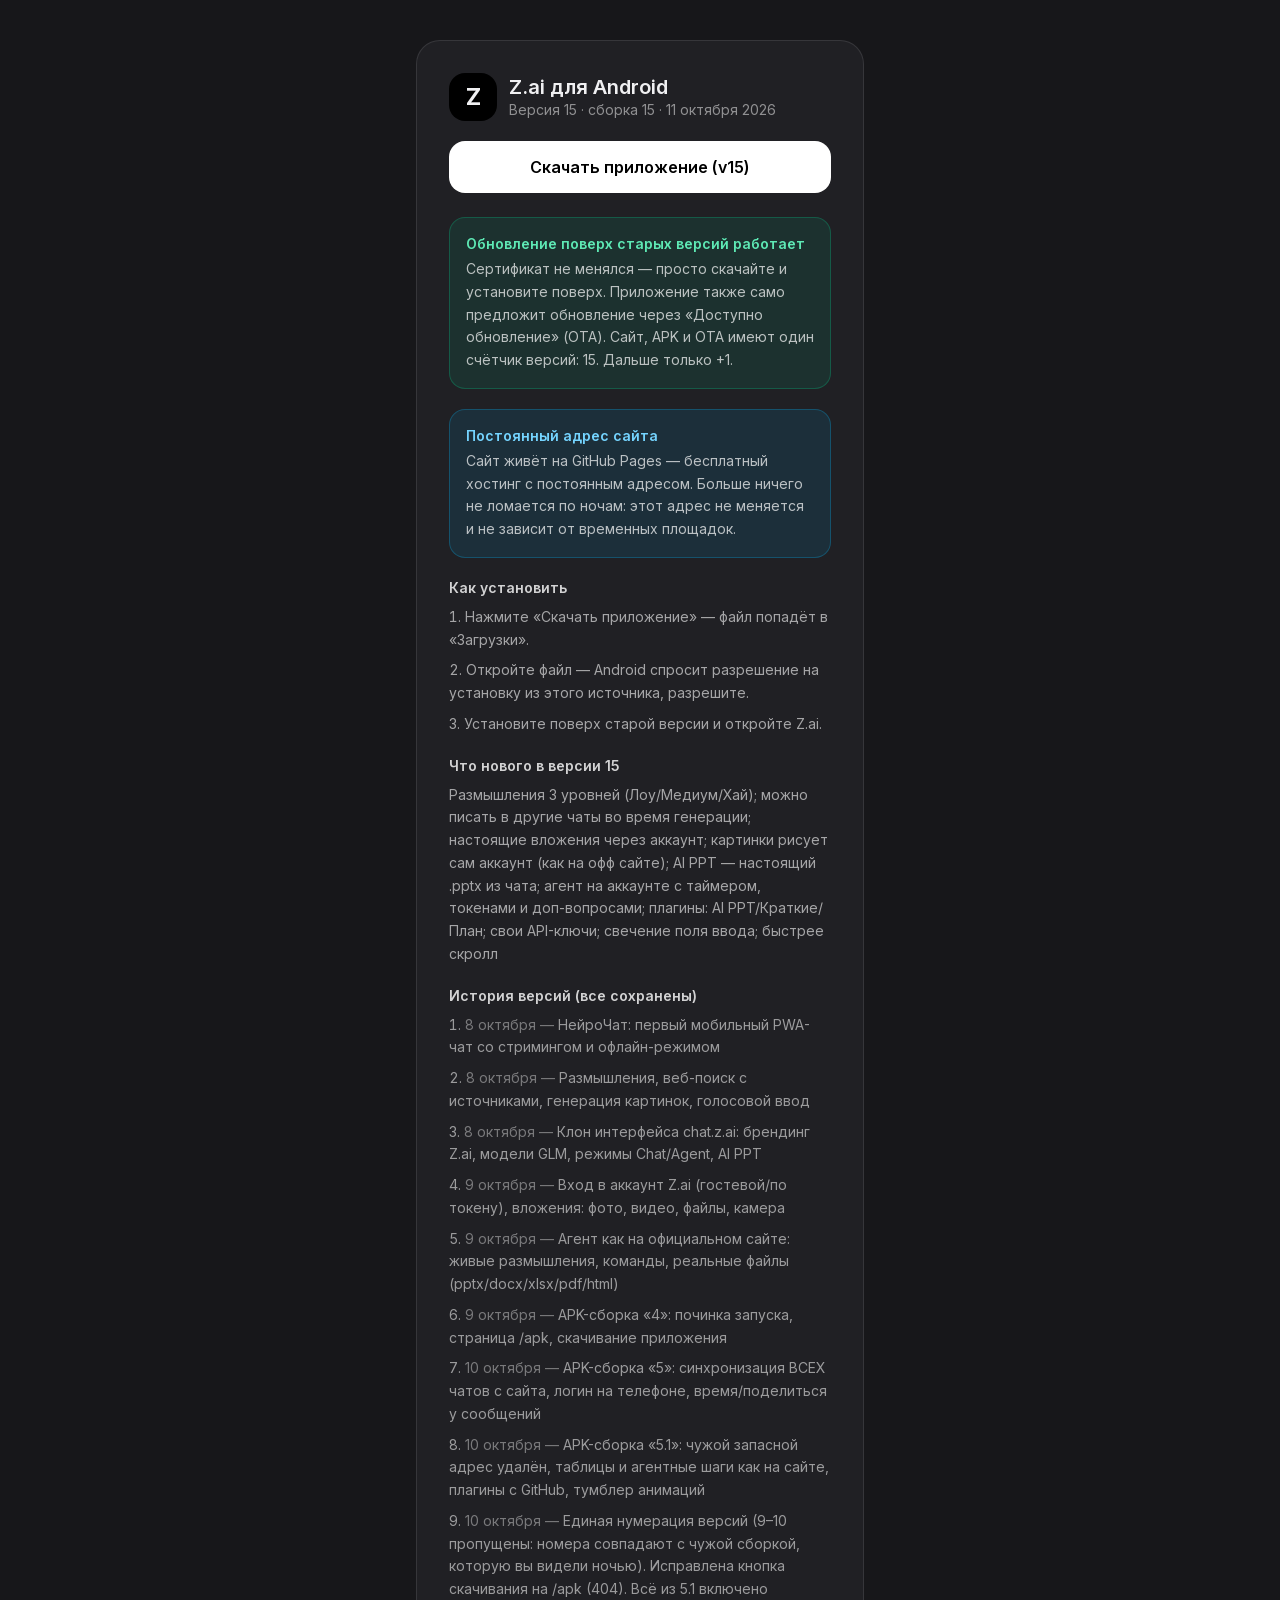
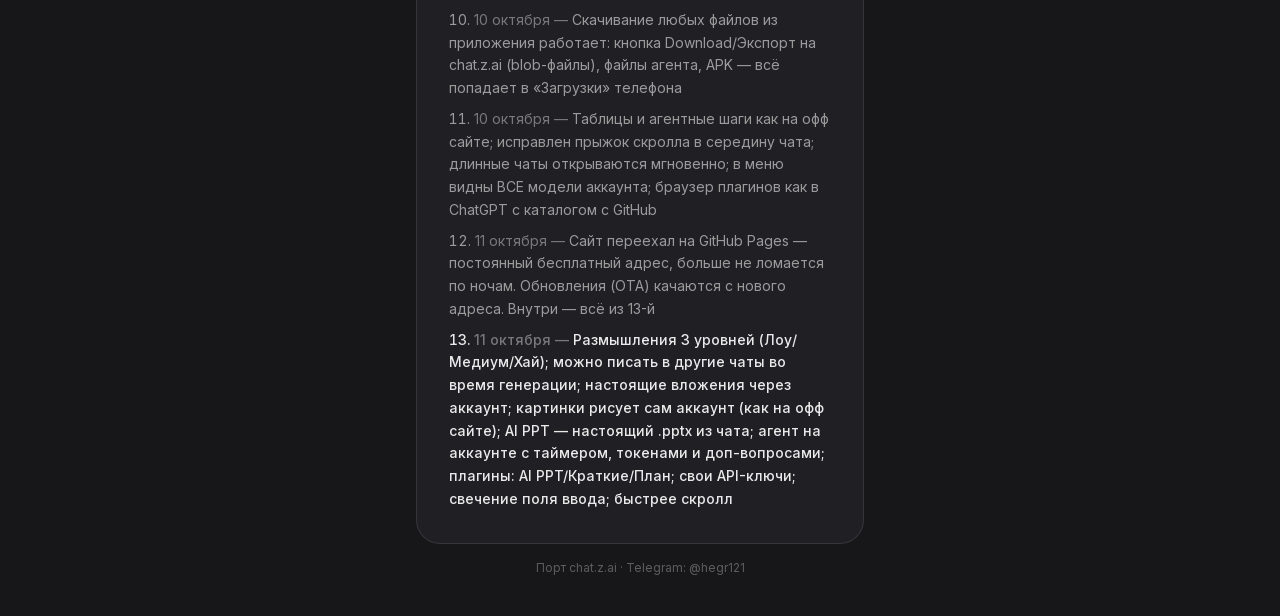
==== apk/index.html @ a21dbff3 "ZaiChat site v15: thinking levels, per-chat gen, account attachments/images, AI PPT, plugins, API ke" ====
<!DOCTYPE html><!--lP8f8WKboZcvRfP_M4YXX--><html lang="ru"><head><meta charSet="utf-8"/><meta name="viewport" content="width=device-width, initial-scale=1, maximum-scale=1, viewport-fit=cover, interactive-widget=resizes-content"/><link rel="preload" href="/_next/static/media/83afe278b6a6bb3c-s.p.3a6ba036.woff2" as="font" crossorigin="" type="font/woff2"/><link rel="preload" href="/_next/static/media/9c72aa0f40e4eef8-s.p.18a48cbc.woff2" as="font" crossorigin="" type="font/woff2"/><link rel="stylesheet" href="/_next/static/chunks/fb846ce9725e7ab9.css" data-precedence="next"/><link rel="stylesheet" href="/_next/static/chunks/ff6df49542fda8ba.css" data-precedence="next"/><link rel="preload" as="script" fetchPriority="low" href="/_next/static/chunks/786dca262d025f5f.js"/><script src="/_next/static/chunks/9a9aa2ad4cd0af8f.js" async=""></script><script src="/_next/static/chunks/05f6a547675409a8.js" async=""></script><script src="/_next/static/chunks/turbopack-af562b177c5a9201.js" async=""></script><script src="/_next/static/chunks/faf623f99a4e5a36.js" async=""></script><script src="/_next/static/chunks/28f1d545190c4591.js" async=""></script><script src="/_next/static/chunks/c4c79d5d0b280aeb.js" async=""></script><script src="/_next/static/chunks/ac47f5bcab0610f4.js" async=""></script><meta name="next-size-adjust" content=""/><meta name="theme-color" media="(prefers-color-scheme: dark)" content="#17171a"/><meta name="theme-color" media="(prefers-color-scheme: light)" content="#ffffff"/><title>Z.ai — AI Chatbot &amp; Agent powered by GLM</title><meta name="description" content="Z.ai на твоём телефоне: чат с GLM-5.3, Agent, выбор модели, размышления, поиск и картинки. Оптимизировано для мобильного, устанавливается как приложение."/><meta name="application-name" content="Z.ai"/><link rel="manifest" href="/manifest.json"/><meta name="keywords" content="Z.ai,GLM,AI чат,ассистент,агент,нейросеть"/><meta name="format-detection" content="telephone=no"/><meta name="mobile-web-app-capable" content="yes"/><meta name="apple-mobile-web-app-title" content="Z.ai"/><meta name="apple-mobile-web-app-status-bar-style" content="black-translucent"/><meta property="og:title" content="Z.ai — AI Chatbot &amp; Agent powered by GLM"/><meta property="og:description" content="Чат с GLM-5.3 / 5.2 / Flash, режим агента, оптимизация под телефон."/><meta property="og:locale" content="ru_RU"/><meta property="og:type" content="website"/><meta name="twitter:card" content="summary"/><meta name="twitter:title" content="Z.ai — AI Chatbot &amp; Agent powered by GLM"/><meta name="twitter:description" content="Чат с GLM-5.3 / 5.2 / Flash, режим агента, оптимизация под телефон."/><link rel="icon" href="/favicon.png" sizes="64x64" type="image/png"/><link rel="icon" href="/icons/icon-192.png" sizes="192x192" type="image/png"/><link rel="apple-touch-icon" href="/icons/apple-touch-icon.png"/><script src="/_next/static/chunks/a6dad97d9634a72d.js" noModule=""></script></head><body class="inter_46b0ff47-module__fANJgG__variable font-sans antialiased bg-background text-foreground"><div hidden=""><!--$--><!--/$--></div><script>((a,b,c,d,e,f,g,h)=>{let i=document.documentElement,j=["light","dark"];function k(b){var c;(Array.isArray(a)?a:[a]).forEach(a=>{let c="class"===a,d=c&&f?e.map(a=>f[a]||a):e;c?(i.classList.remove(...d),i.classList.add(f&&f[b]?f[b]:b)):i.setAttribute(a,b)}),c=b,h&&j.includes(c)&&(i.style.colorScheme=c)}if(d)k(d);else try{let a=localStorage.getItem(b)||c,d=g&&"system"===a?window.matchMedia("(prefers-color-scheme: dark)").matches?"dark":"light":a;k(d)}catch(a){}})("class","theme","dark",null,["light","dark"],null,true,true)</script><main class="min-h-dvh bg-[#17171a] text-[#f0f0f2] flex items-center justify-center px-4 py-10"><div class="w-full max-w-md"><div class="rounded-3xl bg-[#202024] border border-white/10 p-6 sm:p-8"><div class="flex items-center gap-3 mb-5"><div class="w-12 h-12 rounded-2xl bg-black flex items-center justify-center text-2xl font-bold select-none">Z</div><div><h1 class="text-xl font-semibold leading-tight">Z.ai для Android</h1><p class="text-sm text-white/50">Версия <!-- -->15<!-- --> · сборка <!-- -->15<!-- --> · <!-- -->11 октября 2026</p></div></div><a href="/apk/ZaiChat-15.apk" download="ZaiChat-15.apk" class="block w-full text-center rounded-2xl bg-white text-black font-semibold text-base py-3.5 mb-6 active:scale-[0.98] transition">Скачать приложение (v<!-- -->15<!-- -->)</a><div class="rounded-2xl bg-emerald-400/10 border border-emerald-400/25 p-4 mb-5"><p class="text-sm font-semibold text-emerald-300 mb-1">Обновление поверх старых версий работает</p><p class="text-sm text-white/70 leading-relaxed">Сертификат не менялся — просто скачайте и установите поверх. Приложение также само предложит обновление через «Доступно обновление» (OTA). Сайт, APK и OTA имеют один счётчик версий: <!-- -->15<!-- -->. Дальше только +1.</p></div><div class="rounded-2xl bg-sky-400/10 border border-sky-400/25 p-4 mb-5"><p class="text-sm font-semibold text-sky-300 mb-1">Постоянный адрес сайта</p><p class="text-sm text-white/70 leading-relaxed">Сайт живёт на GitHub Pages — бесплатный хостинг с постоянным адресом. Больше ничего не ломается по ночам: этот адрес не меняется и не зависит от временных площадок.</p></div><h2 class="text-sm font-semibold text-white/80 mb-2">Как установить</h2><ol class="text-sm text-white/60 space-y-2 list-decimal list-inside leading-relaxed mb-5"><li>Нажмите «Скачать приложение» — файл попадёт в «Загрузки».</li><li>Откройте файл — Android спросит разрешение на установку из этого источника, разрешите.</li><li>Установите поверх старой версии и откройте Z.ai.</li></ol><h2 class="text-sm font-semibold text-white/80 mb-2">Что нового в версии <!-- -->15</h2><p class="text-sm text-white/60 leading-relaxed mb-5">Размышления 3 уровней (Лоу/Медиум/Хай); можно писать в другие чаты во время генерации; настоящие вложения через аккаунт; картинки рисует сам аккаунт (как на офф сайте); AI PPT — настоящий .pptx из чата; агент на аккаунте с таймером, токенами и доп-вопросами; плагины: AI PPT/Краткие/План; свои API-ключи; свечение поля ввода; быстрее скролл</p><h2 class="text-sm font-semibold text-white/80 mb-2">История версий (все сохранены)</h2><ol class="text-sm text-white/55 space-y-2 list-decimal list-inside leading-relaxed"><li class=""><span class="text-white/40">8 октября<!-- --> — </span>НейроЧат: первый мобильный PWA-чат со стримингом и офлайн-режимом</li><li class=""><span class="text-white/40">8 октября<!-- --> — </span>Размышления, веб-поиск с источниками, генерация картинок, голосовой ввод</li><li class=""><span class="text-white/40">8 октября<!-- --> — </span>Клон интерфейса chat.z.ai: брендинг Z.ai, модели GLM, режимы Chat/Agent, AI PPT</li><li class=""><span class="text-white/40">9 октября<!-- --> — </span>Вход в аккаунт Z.ai (гостевой/по токену), вложения: фото, видео, файлы, камера</li><li class=""><span class="text-white/40">9 октября<!-- --> — </span>Агент как на официальном сайте: живые размышления, команды, реальные файлы (pptx/docx/xlsx/pdf/html)</li><li class=""><span class="text-white/40">9 октября<!-- --> — </span>APK-сборка «4»: починка запуска, страница /apk, скачивание приложения</li><li class=""><span class="text-white/40">10 октября<!-- --> — </span>APK-сборка «5»: синхронизация ВСЕХ чатов с сайта, логин на телефоне, время/поделиться у сообщений</li><li class=""><span class="text-white/40">10 октября<!-- --> — </span>APK-сборка «5.1»: чужой запасной адрес удалён, таблицы и агентные шаги как на сайте, плагины с GitHub, тумблер анимаций</li><li class=""><span class="text-white/40">10 октября<!-- --> — </span>Единая нумерация версий (9–10 пропущены: номера совпадают с чужой сборкой, которую вы видели ночью). Исправлена кнопка скачивания на /apk (404). Всё из 5.1 включено</li><li class=""><span class="text-white/40">10 октября<!-- --> — </span>Скачивание любых файлов из приложения работает: кнопка Download/Экспорт на chat.z.ai (blob-файлы), файлы агента, APK — всё попадает в «Загрузки» телефона</li><li class=""><span class="text-white/40">10 октября<!-- --> — </span>Таблицы и агентные шаги как на офф сайте; исправлен прыжок скролла в середину чата; длинные чаты открываются мгновенно; в меню видны ВСЕ модели аккаунта; браузер плагинов как в ChatGPT с каталогом с GitHub</li><li class=""><span class="text-white/40">11 октября<!-- --> — </span>Сайт переехал на GitHub Pages — постоянный бесплатный адрес, больше не ломается по ночам. Обновления (OTA) качаются с нового адреса. Внутри — всё из 13-й</li><li class="text-white/90 font-medium"><span class="text-white/40">11 октября<!-- --> — </span>Размышления 3 уровней (Лоу/Медиум/Хай); можно писать в другие чаты во время генерации; настоящие вложения через аккаунт; картинки рисует сам аккаунт (как на офф сайте); AI PPT — настоящий .pptx из чата; агент на аккаунте с таймером, токенами и доп-вопросами; плагины: AI PPT/Краткие/План; свои API-ключи; свечение поля ввода; быстрее скролл</li></ol></div><p class="text-center text-xs text-white/30 mt-4">Порт chat.z.ai · Telegram: @hegr121</p></div></main><!--$--><!--/$--><div role="region" aria-label="Notifications (F8)" tabindex="-1" style="pointer-events:none"><ol tabindex="-1" class="fixed top-0 z-[100] flex max-h-screen w-full flex-col-reverse p-4 sm:bottom-0 sm:right-0 sm:top-auto sm:flex-col md:max-w-[420px]"></ol></div><script src="/_next/static/chunks/786dca262d025f5f.js" id="_R_" async=""></script><script>(self.__next_f=self.__next_f||[]).push([0])</script><script>self.__next_f.push([1,"1:\"$Sreact.fragment\"\n2:I[63178,[\"/_next/static/chunks/faf623f99a4e5a36.js\",\"/_next/static/chunks/28f1d545190c4591.js\"],\"ThemeProvider\"]\n3:I[39756,[\"/_next/static/chunks/c4c79d5d0b280aeb.js\"],\"default\"]\n4:I[37457,[\"/_next/static/chunks/c4c79d5d0b280aeb.js\"],\"default\"]\n5:I[77855,[\"/_next/static/chunks/faf623f99a4e5a36.js\",\"/_next/static/chunks/28f1d545190c4591.js\"],\"Toaster\"]\n6:I[47257,[\"/_next/static/chunks/c4c79d5d0b280aeb.js\"],\"ClientPageRoot\"]\n7:I[65212,[\"/_next/static/chunks/faf623f99a4e5a36.js\",\"/_next/static/chunks/28f1d545190c4591.js\",\"/_next/static/chunks/ac47f5bcab0610f4.js\"],\"default\"]\na:I[97367,[\"/_next/static/chunks/c4c79d5d0b280aeb.js\"],\"OutletBoundary\"]\nb:\"$Sreact.suspense\"\nd:I[97367,[\"/_next/static/chunks/c4c79d5d0b280aeb.js\"],\"ViewportBoundary\"]\nf:I[97367,[\"/_next/static/chunks/c4c79d5d0b280aeb.js\"],\"MetadataBoundary\"]\n11:I[68027,[\"/_next/static/chunks/c4c79d5d0b280aeb.js\"],\"default\"]\n:HL[\"/_next/static/chunks/fb846ce9725e7ab9.css\",\"style\"]\n:HL[\"/_next/static/chunks/ff6df49542fda8ba.css\",\"style\"]\n:HL[\"/_next/static/media/83afe278b6a6bb3c-s.p.3a6ba036.woff2\",\"font\",{\"crossOrigin\":\"\",\"type\":\"font/woff2\"}]\n:HL[\"/_next/static/media/9c72aa0f40e4eef8-s.p.18a48cbc.woff2\",\"font\",{\"crossOrigin\":\"\",\"type\":\"font/woff2\"}]\n"])</script><script>self.__next_f.push([1,"0:{\"P\":null,\"b\":\"lP8f8WKboZcvRfP_M4YXX\",\"c\":[\"\",\"apk\"],\"q\":\"\",\"i\":false,\"f\":[[[\"\",{\"children\":[\"apk\",{\"children\":[\"__PAGE__\",{}]}]},\"$undefined\",\"$undefined\",true],[[\"$\",\"$1\",\"c\",{\"children\":[[[\"$\",\"link\",\"0\",{\"rel\":\"stylesheet\",\"href\":\"/_next/static/chunks/fb846ce9725e7ab9.css\",\"precedence\":\"next\",\"crossOrigin\":\"$undefined\",\"nonce\":\"$undefined\"}],[\"$\",\"link\",\"1\",{\"rel\":\"stylesheet\",\"href\":\"/_next/static/chunks/ff6df49542fda8ba.css\",\"precedence\":\"next\",\"crossOrigin\":\"$undefined\",\"nonce\":\"$undefined\"}],[\"$\",\"script\",\"script-0\",{\"src\":\"/_next/static/chunks/faf623f99a4e5a36.js\",\"async\":true,\"nonce\":\"$undefined\"}],[\"$\",\"script\",\"script-1\",{\"src\":\"/_next/static/chunks/28f1d545190c4591.js\",\"async\":true,\"nonce\":\"$undefined\"}]],[\"$\",\"html\",null,{\"lang\":\"ru\",\"suppressHydrationWarning\":true,\"children\":[\"$\",\"body\",null,{\"className\":\"inter_46b0ff47-module__fANJgG__variable font-sans antialiased bg-background text-foreground\",\"children\":[\"$\",\"$L2\",null,{\"attribute\":\"class\",\"defaultTheme\":\"dark\",\"enableSystem\":true,\"disableTransitionOnChange\":true,\"children\":[[\"$\",\"$L3\",null,{\"parallelRouterKey\":\"children\",\"error\":\"$undefined\",\"errorStyles\":\"$undefined\",\"errorScripts\":\"$undefined\",\"template\":[\"$\",\"$L4\",null,{}],\"templateStyles\":\"$undefined\",\"templateScripts\":\"$undefined\",\"notFound\":[[[\"$\",\"title\",null,{\"children\":\"404: This page could not be found.\"}],[\"$\",\"div\",null,{\"style\":{\"fontFamily\":\"system-ui,\\\"Segoe UI\\\",Roboto,Helvetica,Arial,sans-serif,\\\"Apple Color Emoji\\\",\\\"Segoe UI Emoji\\\"\",\"height\":\"100vh\",\"textAlign\":\"center\",\"display\":\"flex\",\"flexDirection\":\"column\",\"alignItems\":\"center\",\"justifyContent\":\"center\"},\"children\":[\"$\",\"div\",null,{\"children\":[[\"$\",\"style\",null,{\"dangerouslySetInnerHTML\":{\"__html\":\"body{color:#000;background:#fff;margin:0}.next-error-h1{border-right:1px solid rgba(0,0,0,.3)}@media (prefers-color-scheme:dark){body{color:#fff;background:#000}.next-error-h1{border-right:1px solid rgba(255,255,255,.3)}}\"}}],[\"$\",\"h1\",null,{\"className\":\"next-error-h1\",\"style\":{\"display\":\"inline-block\",\"margin\":\"0 20px 0 0\",\"padding\":\"0 23px 0 0\",\"fontSize\":24,\"fontWeight\":500,\"verticalAlign\":\"top\",\"lineHeight\":\"49px\"},\"children\":404}],[\"$\",\"div\",null,{\"style\":{\"display\":\"inline-block\"},\"children\":[\"$\",\"h2\",null,{\"style\":{\"fontSize\":14,\"fontWeight\":400,\"lineHeight\":\"49px\",\"margin\":0},\"children\":\"This page could not be found.\"}]}]]}]}]],[]],\"forbidden\":\"$undefined\",\"unauthorized\":\"$undefined\"}],[\"$\",\"$L5\",null,{}]]}]}]}]]}],{\"children\":[[\"$\",\"$1\",\"c\",{\"children\":[null,[\"$\",\"$L3\",null,{\"parallelRouterKey\":\"children\",\"error\":\"$undefined\",\"errorStyles\":\"$undefined\",\"errorScripts\":\"$undefined\",\"template\":[\"$\",\"$L4\",null,{}],\"templateStyles\":\"$undefined\",\"templateScripts\":\"$undefined\",\"notFound\":\"$undefined\",\"forbidden\":\"$undefined\",\"unauthorized\":\"$undefined\"}]]}],{\"children\":[[\"$\",\"$1\",\"c\",{\"children\":[[\"$\",\"$L6\",null,{\"Component\":\"$7\",\"serverProvidedParams\":{\"searchParams\":{},\"params\":{},\"promises\":[\"$@8\",\"$@9\"]}}],[[\"$\",\"script\",\"script-0\",{\"src\":\"/_next/static/chunks/ac47f5bcab0610f4.js\",\"async\":true,\"nonce\":\"$undefined\"}]],[\"$\",\"$La\",null,{\"children\":[\"$\",\"$b\",null,{\"name\":\"Next.MetadataOutlet\",\"children\":\"$@c\"}]}]]}],{},null,false,false]},null,false,false]},null,false,false],[\"$\",\"$1\",\"h\",{\"children\":[null,[\"$\",\"$Ld\",null,{\"children\":\"$Le\"}],[\"$\",\"div\",null,{\"hidden\":true,\"children\":[\"$\",\"$Lf\",null,{\"children\":[\"$\",\"$b\",null,{\"name\":\"Next.Metadata\",\"children\":\"$L10\"}]}]}],[\"$\",\"meta\",null,{\"name\":\"next-size-adjust\",\"content\":\"\"}]]}],false]],\"m\":\"$undefined\",\"G\":[\"$11\",[]],\"S\":true}\n"])</script><script>self.__next_f.push([1,"8:{}\n9:\"$0:f:0:1:1:children:1:children:0:props:children:0:props:serverProvidedParams:params\"\n"])</script><script>self.__next_f.push([1,"e:[[\"$\",\"meta\",\"0\",{\"charSet\":\"utf-8\"}],[\"$\",\"meta\",\"1\",{\"name\":\"viewport\",\"content\":\"width=device-width, initial-scale=1, maximum-scale=1, viewport-fit=cover, interactive-widget=resizes-content\"}],[\"$\",\"meta\",\"2\",{\"name\":\"theme-color\",\"media\":\"(prefers-color-scheme: dark)\",\"content\":\"#17171a\"}],[\"$\",\"meta\",\"3\",{\"name\":\"theme-color\",\"media\":\"(prefers-color-scheme: light)\",\"content\":\"#ffffff\"}]]\n"])</script><script>self.__next_f.push([1,"12:I[27201,[\"/_next/static/chunks/c4c79d5d0b280aeb.js\"],\"IconMark\"]\nc:null\n"])</script><script>self.__next_f.push([1,"10:[[\"$\",\"title\",\"0\",{\"children\":\"Z.ai — AI Chatbot \u0026 Agent powered by GLM\"}],[\"$\",\"meta\",\"1\",{\"name\":\"description\",\"content\":\"Z.ai на твоём телефоне: чат с GLM-5.3, Agent, выбор модели, размышления, поиск и картинки. Оптимизировано для мобильного, устанавливается как приложение.\"}],[\"$\",\"meta\",\"2\",{\"name\":\"application-name\",\"content\":\"Z.ai\"}],[\"$\",\"link\",\"3\",{\"rel\":\"manifest\",\"href\":\"/manifest.json\",\"crossOrigin\":\"$undefined\"}],[\"$\",\"meta\",\"4\",{\"name\":\"keywords\",\"content\":\"Z.ai,GLM,AI чат,ассистент,агент,нейросеть\"}],[\"$\",\"meta\",\"5\",{\"name\":\"format-detection\",\"content\":\"telephone=no\"}],[\"$\",\"meta\",\"6\",{\"name\":\"mobile-web-app-capable\",\"content\":\"yes\"}],[\"$\",\"meta\",\"7\",{\"name\":\"apple-mobile-web-app-title\",\"content\":\"Z.ai\"}],[\"$\",\"meta\",\"8\",{\"name\":\"apple-mobile-web-app-status-bar-style\",\"content\":\"black-translucent\"}],[\"$\",\"meta\",\"9\",{\"property\":\"og:title\",\"content\":\"Z.ai — AI Chatbot \u0026 Agent powered by GLM\"}],[\"$\",\"meta\",\"10\",{\"property\":\"og:description\",\"content\":\"Чат с GLM-5.3 / 5.2 / Flash, режим агента, оптимизация под телефон.\"}],[\"$\",\"meta\",\"11\",{\"property\":\"og:locale\",\"content\":\"ru_RU\"}],[\"$\",\"meta\",\"12\",{\"property\":\"og:type\",\"content\":\"website\"}],[\"$\",\"meta\",\"13\",{\"name\":\"twitter:card\",\"content\":\"summary\"}],[\"$\",\"meta\",\"14\",{\"name\":\"twitter:title\",\"content\":\"Z.ai — AI Chatbot \u0026 Agent powered by GLM\"}],[\"$\",\"meta\",\"15\",{\"name\":\"twitter:description\",\"content\":\"Чат с GLM-5.3 / 5.2 / Flash, режим агента, оптимизация под телефон.\"}],[\"$\",\"link\",\"16\",{\"rel\":\"icon\",\"href\":\"/favicon.png\",\"sizes\":\"64x64\",\"type\":\"image/png\"}],[\"$\",\"link\",\"17\",{\"rel\":\"icon\",\"href\":\"/icons/icon-192.png\",\"sizes\":\"192x192\",\"type\":\"image/png\"}],[\"$\",\"link\",\"18\",{\"rel\":\"apple-touch-icon\",\"href\":\"/icons/apple-touch-icon.png\"}],[\"$\",\"$L12\",\"19\",{}]]\n"])</script></body></html>
---- _next/static/chunks/fb846ce9725e7ab9.css ----
@font-face{font-family:Inter;font-style:normal;font-weight:100 900;font-display:swap;src:url(../media/2c55a0e60120577a-s.2a48534a.woff2)format("woff2");unicode-range:U+460-52F,U+1C80-1C8A,U+20B4,U+2DE0-2DFF,U+A640-A69F,U+FE2E-FE2F}@font-face{font-family:Inter;font-style:normal;font-weight:100 900;font-display:swap;src:url(../media/9c72aa0f40e4eef8-s.p.18a48cbc.woff2)format("woff2");unicode-range:U+301,U+400-45F,U+490-491,U+4B0-4B1,U+2116}@font-face{font-family:Inter;font-style:normal;font-weight:100 900;font-display:swap;src:url(../media/ad66f9afd8947f86-s.7a40eb73.woff2)format("woff2");unicode-range:U+1F??}@font-face{font-family:Inter;font-style:normal;font-weight:100 900;font-display:swap;src:url(../media/5476f68d60460930-s.c995e352.woff2)format("woff2");unicode-range:U+370-377,U+37A-37F,U+384-38A,U+38C,U+38E-3A1,U+3A3-3FF}@font-face{font-family:Inter;font-style:normal;font-weight:100 900;font-display:swap;src:url(../media/2bbe8d2671613f1f-s.76dcb0b2.woff2)format("woff2");unicode-range:U+102-103,U+110-111,U+128-129,U+168-169,U+1A0-1A1,U+1AF-1B0,U+300-301,U+303-304,U+308-309,U+323,U+329,U+1EA0-1EF9,U+20AB}@font-face{font-family:Inter;font-style:normal;font-weight:100 900;font-display:swap;src:url(../media/1bffadaabf893a1e-s.7cd81963.woff2)format("woff2");unicode-range:U+100-2BA,U+2BD-2C5,U+2C7-2CC,U+2CE-2D7,U+2DD-2FF,U+304,U+308,U+329,U+1D00-1DBF,U+1E00-1E9F,U+1EF2-1EFF,U+2020,U+20A0-20AB,U+20AD-20C4,U+2113,U+2C60-2C7F,U+A720-A7FF}@font-face{font-family:Inter;font-style:normal;font-weight:100 900;font-display:swap;src:url(../media/83afe278b6a6bb3c-s.p.3a6ba036.woff2)format("woff2");unicode-range:U+??,U+131,U+152-153,U+2BB-2BC,U+2C6,U+2DA,U+2DC,U+304,U+308,U+329,U+2000-206F,U+20AC,U+2122,U+2191,U+2193,U+2212,U+2215,U+FEFF,U+FFFD}@font-face{font-family:Inter Fallback;src:local(Arial);ascent-override:90.44%;descent-override:22.52%;line-gap-override:0.0%;size-adjust:107.12%}.inter_46b0ff47-module__fANJgG__className{font-family:Inter,Inter Fallback;font-style:normal}.inter_46b0ff47-module__fANJgG__variable{--font-geist-sans:"Inter","Inter Fallback"}
---- _next/static/chunks/ff6df49542fda8ba.css ----
@layer properties{@supports (((-webkit-hyphens:none)) and (not (margin-trim:inline))) or ((-moz-orient:inline) and (not (color:rgb(from red r g b)))){*,:before,:after,::backdrop{--tw-translate-x:0;--tw-translate-y:0;--tw-translate-z:0;--tw-scale-x:1;--tw-scale-y:1;--tw-scale-z:1;--tw-rotate-x:initial;--tw-rotate-y:initial;--tw-rotate-z:initial;--tw-skew-x:initial;--tw-skew-y:initial;--tw-pan-x:initial;--tw-pan-y:initial;--tw-pinch-zoom:initial;--tw-scroll-snap-strictness:proximity;--tw-space-y-reverse:0;--tw-space-x-reverse:0;--tw-divide-x-reverse:0;--tw-border-style:solid;--tw-divide-y-reverse:0;--tw-gradient-position:initial;--tw-gradient-from:#0000;--tw-gradient-via:#0000;--tw-gradient-to:#0000;--tw-gradient-stops:initial;--tw-gradient-via-stops:initial;--tw-gradient-from-position:0%;--tw-gradient-via-position:50%;--tw-gradient-to-position:100%;--tw-leading:initial;--tw-font-weight:initial;--tw-tracking:initial;--tw-ordinal:initial;--tw-slashed-zero:initial;--tw-numeric-figure:initial;--tw-numeric-spacing:initial;--tw-numeric-fraction:initial;--tw-shadow:0 0 #0000;--tw-shadow-color:initial;--tw-shadow-alpha:100%;--tw-inset-shadow:0 0 #0000;--tw-inset-shadow-color:initial;--tw-inset-shadow-alpha:100%;--tw-ring-color:initial;--tw-ring-shadow:0 0 #0000;--tw-inset-ring-color:initial;--tw-inset-ring-shadow:0 0 #0000;--tw-ring-inset:initial;--tw-ring-offset-width:0px;--tw-ring-offset-color:#fff;--tw-ring-offset-shadow:0 0 #0000;--tw-outline-style:solid;--tw-blur:initial;--tw-brightness:initial;--tw-contrast:initial;--tw-grayscale:initial;--tw-hue-rotate:initial;--tw-invert:initial;--tw-opacity:initial;--tw-saturate:initial;--tw-sepia:initial;--tw-drop-shadow:initial;--tw-drop-shadow-color:initial;--tw-drop-shadow-alpha:100%;--tw-drop-shadow-size:initial;--tw-backdrop-blur:initial;--tw-backdrop-brightness:initial;--tw-backdrop-contrast:initial;--tw-backdrop-grayscale:initial;--tw-backdrop-hue-rotate:initial;--tw-backdrop-invert:initial;--tw-backdrop-opacity:initial;--tw-backdrop-saturate:initial;--tw-backdrop-sepia:initial;--tw-duration:initial;--tw-ease:initial;--tw-contain-size:initial;--tw-contain-layout:initial;--tw-contain-paint:initial;--tw-contain-style:initial;--tw-text-shadow-color:initial;--tw-text-shadow-alpha:100%;--tw-content:"";--tw-animation-delay:0s;--tw-animation-direction:normal;--tw-animation-duration:initial;--tw-animation-fill-mode:none;--tw-animation-iteration-count:1;--tw-enter-blur:0;--tw-enter-opacity:1;--tw-enter-rotate:0;--tw-enter-scale:1;--tw-enter-translate-x:0;--tw-enter-translate-y:0;--tw-exit-blur:0;--tw-exit-opacity:1;--tw-exit-rotate:0;--tw-exit-scale:1;--tw-exit-translate-x:0;--tw-exit-translate-y:0}}}@layer theme{:root,:host{--font-serif:ui-serif,Georgia,Cambria,"Times New Roman",Times,serif;--color-red-50:#fef2f2;--color-red-200:#ffcaca;--color-red-300:#ffa3a3;--color-red-400:#ff6568;--color-red-500:#fb2c36;--color-red-600:#e40014;--color-red-700:#bf000f;--color-red-800:#9f0712;--color-red-900:#82181a;--color-amber-300:#ffd236;--color-amber-400:#fcbb00;--color-amber-500:#f99c00;--color-amber-600:#dd7400;--color-yellow-200:#fff085;--color-yellow-500:#edb200;--color-yellow-700:#a36100;--color-green-100:#dcfce7;--color-green-200:#b9f8cf;--color-green-300:#7bf1a8;--color-green-400:#05df72;--color-green-500:#00c758;--color-green-700:#008138;--color-green-800:#016630;--color-green-900:#0d542b;--color-emerald-300:#5ee9b5;--color-emerald-400:#00d294;--color-emerald-500:#00bb7f;--color-emerald-600:#009767;--color-emerald-700:#007956;--color-teal-50:#f0fdfa;--color-teal-200:#96f7e4;--color-teal-500:#00baa7;--color-teal-800:#005f5a;--color-teal-900:#0b4f4a;--color-cyan-900:#104e64;--color-sky-200:#b8e6fe;--color-sky-300:#77d4ff;--color-sky-400:#00bcfe;--color-sky-500:#00a5ef;--color-sky-600:#0084cc;--color-sky-700:#0069a4;--color-blue-50:#eff6ff;--color-blue-100:#dbeafe;--color-blue-200:#bedbff;--color-blue-400:#54a2ff;--color-blue-500:#3080ff;--color-blue-600:#155dfc;--color-blue-700:#1447e6;--color-blue-800:#193cb8;--color-blue-900:#1c398e;--color-violet-500:#8d54ff;--color-purple-100:#f3e8ff;--color-fuchsia-500:#e12afb;--color-slate-100:#f1f5f9;--color-slate-700:#314158;--color-gray-50:#f9fafb;--color-gray-100:#f3f4f6;--color-gray-200:#e5e7eb;--color-gray-300:#d1d5dc;--color-gray-400:#99a1af;--color-gray-500:#6a7282;--color-gray-600:#4a5565;--color-gray-700:#364153;--color-gray-800:#1e2939;--color-gray-900:#101828;--color-gray-950:#030712;--color-zinc-200:#e4e4e7;--color-zinc-300:#d4d4d8;--color-zinc-800:#27272a;--color-neutral-50:#fafafa;--color-neutral-100:#f5f5f5;--color-neutral-200:#e5e5e5;--color-neutral-700:#404040;--color-neutral-800:#262626;--color-neutral-900:#171717;--color-stone-100:#f5f5f4;--color-stone-900:#1c1917;--color-stone-950:#0c0a09;--color-black:#000;--color-white:#fff;--spacing:.25rem;--container-xs:20rem;--container-sm:24rem;--container-md:28rem;--container-lg:32rem;--container-3xl:48rem;--text-xs:.75rem;--text-xs--line-height:calc(1/.75);--text-sm:.875rem;--text-sm--line-height:calc(1.25/.875);--text-base:1rem;--text-base--line-height:calc(1.5/1);--text-lg:1.125rem;--text-lg--line-height:calc(1.75/1.125);--text-xl:1.25rem;--text-xl--line-height:calc(1.75/1.25);--text-2xl:1.5rem;--text-2xl--line-height:calc(2/1.5);--text-3xl:1.875rem;--text-3xl--line-height:calc(2.25/1.875);--text-5xl:3rem;--text-5xl--line-height:1;--font-weight-normal:400;--font-weight-medium:500;--font-weight-semibold:600;--font-weight-bold:700;--tracking-tight:-.025em;--tracking-wide:.025em;--tracking-wider:.05em;--tracking-widest:.1em;--leading-tight:1.25;--leading-snug:1.375;--leading-relaxed:1.625;--radius-xs:.125rem;--radius-2xl:1rem;--radius-3xl:1.5rem;--ease-in:cubic-bezier(.4,0,1,1);--ease-out:cubic-bezier(0,0,.2,1);--ease-in-out:cubic-bezier(.4,0,.2,1);--animate-spin:spin 1s linear infinite;--animate-pulse:pulse 2s cubic-bezier(.4,0,.6,1)infinite;--blur-sm:8px;--blur-md:12px;--blur-lg:16px;--blur-xl:24px;--aspect-video:16/9;--default-transition-duration:.15s;--default-transition-timing-function:cubic-bezier(.4,0,.2,1);--default-font-family:var(--font-geist-sans);--default-mono-font-family:var(--font-geist-mono);--color-border:var(--border)}@supports (color:lab(0% 0 0)){:root,:host{--color-red-50:lab(96.5005% 4.18508 1.52328);--color-red-200:lab(86.017% 19.8815 7.75869);--color-red-300:lab(76.5514% 36.422 15.5335);--color-red-400:lab(63.7053% 60.745 31.3109);--color-red-500:lab(55.4814% 75.0732 48.8528);--color-red-600:lab(48.4493% 77.4328 61.5452);--color-red-700:lab(40.4273% 67.2623 53.7441);--color-red-800:lab(33.7174% 55.8993 41.0293);--color-red-900:lab(28.5139% 44.5539 29.0463);--color-amber-300:lab(86.4156% 6.13147 78.3961);--color-amber-400:lab(80.1641% 16.6016 99.2089);--color-amber-500:lab(72.7183% 31.8672 97.9407);--color-amber-600:lab(60.3514% 40.5624 87.1228);--color-yellow-200:lab(94.3433% -5.00429 52.9663);--color-yellow-500:lab(76.3898% 14.5258 98.4589);--color-yellow-700:lab(47.8202% 25.2426 66.5015);--color-green-100:lab(96.1861% -13.8464 6.52365);--color-green-200:lab(92.4222% -26.4702 12.9427);--color-green-300:lab(86.9953% -47.2691 25.0054);--color-green-400:lab(78.503% -64.9265 39.7492);--color-green-500:lab(70.5521% -66.5147 45.8073);--color-green-700:lab(47.0329% -47.0239 31.4788);--color-green-800:lab(37.4616% -36.7971 22.9692);--color-green-900:lab(30.797% -29.6927 17.382);--color-emerald-300:lab(83.9203% -48.7124 13.8849);--color-emerald-400:lab(75.0771% -60.7313 19.4147);--color-emerald-500:lab(66.9756% -58.27 19.5419);--color-emerald-600:lab(55.0481% -49.9246 15.93);--color-emerald-700:lab(44.4871% -41.0396 11.0361);--color-teal-50:lab(98.3189% -4.74921 -.111711);--color-teal-200:lab(90.7612% -33.1343 -.542295);--color-teal-500:lab(67.3859% -49.0983 -2.63511);--color-teal-800:lab(35.5975% -26.6648 -4.34487);--color-teal-900:lab(29.506% -21.4706 -3.59886);--color-cyan-900:lab(30.372% -13.1853 -18.7887);--color-sky-200:lab(88.6983% -11.3978 -16.8488);--color-sky-300:lab(80.3307% -20.2945 -31.385);--color-sky-400:lab(70.687% -23.6078 -45.9483);--color-sky-500:lab(63.3038% -18.433 -51.0407);--color-sky-600:lab(51.7754% -11.4712 -49.8349);--color-sky-700:lab(41.6013% -9.10804 -42.5647);--color-blue-50:lab(96.492% -1.14644 -5.11479);--color-blue-100:lab(92.0301% -2.24757 -11.6453);--color-blue-200:lab(86.15% -4.04379 -21.0797);--color-blue-400:lab(65.0361% -1.42065 -56.9802);--color-blue-500:lab(54.1736% 13.3369 -74.6839);--color-blue-600:lab(44.0605% 29.0279 -86.0352);--color-blue-700:lab(36.9089% 35.0961 -85.6872);--color-blue-800:lab(30.2514% 27.7853 -70.2699);--color-blue-900:lab(26.1542% 15.7545 -51.5504);--color-violet-500:lab(49.9355% 55.1776 -81.8963);--color-purple-100:lab(93.3333% 6.97437 -9.83434);--color-fuchsia-500:lab(56.4256% 83.132 -64.639);--color-slate-100:lab(96.286% -.852436 -2.46847);--color-slate-700:lab(26.9569% -1.47016 -15.6993);--color-gray-50:lab(98.2596% -.247031 -.706708);--color-gray-100:lab(96.1596% -.0823438 -1.13575);--color-gray-200:lab(91.6229% -.159115 -2.26791);--color-gray-300:lab(85.1236% -.612259 -3.7138);--color-gray-400:lab(65.9269% -.832707 -8.17473);--color-gray-500:lab(47.7841% -.393182 -10.0268);--color-gray-600:lab(35.6337% -1.58697 -10.8425);--color-gray-700:lab(27.1134% -.956401 -12.3224);--color-gray-800:lab(16.1051% -1.18239 -11.7533);--color-gray-900:lab(8.11897% .811279 -12.254);--color-gray-950:lab(1.90334% .278696 -5.48866);--color-zinc-200:lab(90.6853% .399232 -1.45452);--color-zinc-300:lab(84.9837% .601262 -2.17986);--color-zinc-800:lab(15.7305% .613764 -2.16959);--color-neutral-50:lab(98.26% 0 0);--color-neutral-100:lab(96.52% -.0000298023 .0000119209);--color-neutral-200:lab(90.952% 0 -.0000119209);--color-neutral-700:lab(27.036% 0 0);--color-neutral-800:lab(15.204% 0 -.00000596046);--color-neutral-900:lab(7.78201% -.0000149012 0);--color-stone-100:lab(96.5286% -.0991821 .364268);--color-stone-900:lab(9.03835% 1.15298 1.92955);--color-stone-950:lab(2.86037% .455312 .568903)}}}@layer base{*,:after,:before,::backdrop{box-sizing:border-box;border:0 solid;margin:0;padding:0}::file-selector-button{box-sizing:border-box;border:0 solid;margin:0;padding:0}html,:host{-webkit-text-size-adjust:100%;tab-size:4;line-height:1.5;font-family:var(--default-font-family,ui-sans-serif,system-ui,sans-serif,"Apple Color Emoji","Segoe UI Emoji","Segoe UI Symbol","Noto Color Emoji");font-feature-settings:var(--default-font-feature-settings,normal);font-variation-settings:var(--default-font-variation-settings,normal);-webkit-tap-highlight-color:transparent}hr{height:0;color:inherit;border-top-width:1px}abbr:where([title]){-webkit-text-decoration:underline dotted;text-decoration:underline dotted}h1,h2,h3,h4,h5,h6{font-size:inherit;font-weight:inherit}a{color:inherit;-webkit-text-decoration:inherit;-webkit-text-decoration:inherit;-webkit-text-decoration:inherit;-webkit-text-decoration:inherit;text-decoration:inherit}b,strong{font-weight:bolder}code,kbd,samp,pre{font-family:var(--default-mono-font-family,ui-monospace,SFMono-Regular,Menlo,Monaco,Consolas,"Liberation Mono","Courier New",monospace);font-feature-settings:var(--default-mono-font-feature-settings,normal);font-variation-settings:var(--default-mono-font-variation-settings,normal);font-size:1em}small{font-size:80%}sub,sup{vertical-align:baseline;font-size:75%;line-height:0;position:relative}sub{bottom:-.25em}sup{top:-.5em}table{text-indent:0;border-color:inherit;border-collapse:collapse}:-moz-focusring{outline:auto}progress{vertical-align:baseline}summary{display:list-item}ol,ul,menu{list-style:none}img,svg,video,canvas,audio,iframe,embed,object{vertical-align:middle;display:block}img,video{max-width:100%;height:auto}button,input,select,optgroup,textarea{font:inherit;font-feature-settings:inherit;font-variation-settings:inherit;letter-spacing:inherit;color:inherit;opacity:1;background-color:#0000;border-radius:0}::file-selector-button{font:inherit;font-feature-settings:inherit;font-variation-settings:inherit;letter-spacing:inherit;color:inherit;opacity:1;background-color:#0000;border-radius:0}:where(select:is([multiple],[size])) optgroup{font-weight:bolder}:where(select:is([multiple],[size])) optgroup option{padding-inline-start:20px}::file-selector-button{margin-inline-end:4px}::placeholder{opacity:1}@supports (not ((-webkit-appearance:-apple-pay-button))) or (contain-intrinsic-size:1px){::placeholder{color:currentColor}@supports (color:color-mix(in lab, red, red)){::placeholder{color:color-mix(in oklab,currentcolor 50%,transparent)}}}textarea{resize:vertical}::-webkit-search-decoration{-webkit-appearance:none}::-webkit-date-and-time-value{min-height:1lh;text-align:inherit}::-webkit-datetime-edit{display:inline-flex}::-webkit-datetime-edit-fields-wrapper{padding:0}::-webkit-datetime-edit{padding-block:0}::-webkit-datetime-edit-year-field{padding-block:0}::-webkit-datetime-edit-month-field{padding-block:0}::-webkit-datetime-edit-day-field{padding-block:0}::-webkit-datetime-edit-hour-field{padding-block:0}::-webkit-datetime-edit-minute-field{padding-block:0}::-webkit-datetime-edit-second-field{padding-block:0}::-webkit-datetime-edit-millisecond-field{padding-block:0}::-webkit-datetime-edit-meridiem-field{padding-block:0}::-webkit-calendar-picker-indicator{line-height:1}:-moz-ui-invalid{box-shadow:none}button,input:where([type=button],[type=reset],[type=submit]){appearance:button}::file-selector-button{appearance:button}::-webkit-inner-spin-button{height:auto}::-webkit-outer-spin-button{height:auto}[hidden]:where(:not([hidden=until-found])){display:none!important}*{border-color:var(--border);outline-color:var(--ring)}@supports (color:color-mix(in lab, red, red)){*{outline-color:color-mix(in oklab,var(--ring)50%,transparent)}}html{overscroll-behavior-y:none;-webkit-text-size-adjust:100%}body{background-color:var(--background);color:var(--foreground);-webkit-tap-highlight-color:transparent;text-rendering:optimizeLegibility}input,textarea,select{font-size:16px}}@layer components;@layer utilities{.\@container\/card-header{container:card-header/inline-size}.\@container\/input{container:input/inline-size}.\@container\/review-info{container:review-info/inline-size}.\@container{container-type:inline-size}.pointer-events-auto{pointer-events:auto}.pointer-events-none{pointer-events:none}.collapse{visibility:collapse}.invisible{visibility:hidden}.visible{visibility:visible}.visible\!{visibility:visible!important}.sr-only{clip-path:inset(50%);white-space:nowrap;border-width:0;width:1px;height:1px;margin:-1px;padding:0;position:absolute;overflow:hidden}.not-sr-only{clip-path:none;white-space:normal;width:auto;height:auto;margin:0;padding:0;position:static;overflow:visible}.absolute{position:absolute}.fixed{position:fixed}.relative{position:relative}.static{position:static}.sticky{position:sticky}.inset-0{inset:calc(var(--spacing)*0)}.inset-x-0{inset-inline:calc(var(--spacing)*0)}.inset-y-0{inset-block:calc(var(--spacing)*0)}.-top-0\.25{top:calc(var(--spacing)*-.25)}.-top-1\.5{top:calc(var(--spacing)*-1.5)}.-top-2{top:calc(var(--spacing)*-2)}.-top-12{top:calc(var(--spacing)*-12)}.top-0{top:calc(var(--spacing)*0)}.top-0\.5{top:calc(var(--spacing)*.5)}.top-1{top:calc(var(--spacing)*1)}.top-1\.5{top:calc(var(--spacing)*1.5)}.top-1\/2{top:50%}.top-2{top:calc(var(--spacing)*2)}.top-2\.5{top:calc(var(--spacing)*2.5)}.top-3{top:calc(var(--spacing)*3)}.top-3\.5{top:calc(var(--spacing)*3.5)}.top-4{top:calc(var(--spacing)*4)}.top-5{top:calc(var(--spacing)*5)}.top-8{top:calc(var(--spacing)*8)}.top-\[-5px\]{top:-5px}.top-\[1px\]{top:1px}.top-\[2px\]{top:2px}.top-\[4px\]{top:4px}.top-\[50\%\]{top:50%}.top-\[60\%\]{top:60%}.top-\[60px\]{top:60px}.top-\[74px\]{top:74px}.top-\[calc\(100\%_-_1px\)\]{top:calc(100% - 1px)}.top-full{top:100%}.-right-1\.5{right:calc(var(--spacing)*-1.5)}.-right-2{right:calc(var(--spacing)*-2)}.-right-12{right:calc(var(--spacing)*-12)}.-right-\[56px\]{right:-56px}.right-0{right:calc(var(--spacing)*0)}.right-0\.5{right:calc(var(--spacing)*.5)}.right-1{right:calc(var(--spacing)*1)}.right-1\.5{right:calc(var(--spacing)*1.5)}.right-2{right:calc(var(--spacing)*2)}.right-2\.5{right:calc(var(--spacing)*2.5)}.right-3{right:calc(var(--spacing)*3)}.right-4{right:calc(var(--spacing)*4)}.right-5{right:calc(var(--spacing)*5)}.right-9{right:calc(var(--spacing)*9)}.right-\[8px\]{right:8px}.right-\[44px\]{right:44px}.-bottom-7{bottom:calc(var(--spacing)*-7)}.-bottom-12{bottom:calc(var(--spacing)*-12)}.bottom-0{bottom:calc(var(--spacing)*0)}.bottom-0\.5{bottom:calc(var(--spacing)*.5)}.bottom-1{bottom:calc(var(--spacing)*1)}.bottom-2{bottom:calc(var(--spacing)*2)}.bottom-3{bottom:calc(var(--spacing)*3)}.-left-1{left:calc(var(--spacing)*-1)}.-left-12{left:calc(var(--spacing)*-12)}.-left-\[56px\]{left:-56px}.left-0{left:calc(var(--spacing)*0)}.left-0\.5{left:calc(var(--spacing)*.5)}.left-1{left:calc(var(--spacing)*1)}.left-1\/2{left:50%}.left-2{left:calc(var(--spacing)*2)}.left-3{left:calc(var(--spacing)*3)}.left-\[-5px\]{left:-5px}.left-\[4px\]{left:4px}.left-\[7px\]{left:7px}.left-\[8px\]{left:8px}.left-\[24px\]{left:24px}.left-\[50\%\]{left:50%}.isolate{isolation:isolate}.isolation-auto{isolation:auto}.-z-1{z-index:calc(1*-1)}.z-0{z-index:0}.z-1{z-index:1}.z-10{z-index:10}.z-11{z-index:11}.z-19{z-index:19}.z-20{z-index:20}.z-30{z-index:30}.z-40{z-index:40}.z-50{z-index:50}.z-100{z-index:100}.z-999{z-index:999}.z-9999{z-index:9999}.z-10000{z-index:10000}.z-\[-1\]{z-index:-1}.z-\[1\]{z-index:1}.z-\[2\]{z-index:2}.z-\[10\]{z-index:10}.z-\[40\]{z-index:40}.z-\[60\]{z-index:60}.z-\[100\]{z-index:100}.z-\[101\]{z-index:101}.z-\[9998\]{z-index:9998}.z-\[9999\]{z-index:9999}.z-\[10000\]{z-index:10000}.z-\[10010\]{z-index:10010}.z-\[50000\]{z-index:50000}.z-\[50001\]{z-index:50001}.col-span-1{grid-column:span 1/span 1}.col-span-2{grid-column:span 2/span 2}.col-start-1{grid-column-start:1}.col-start-2{grid-column-start:2}.row-10{grid-row:10}.row-span-2{grid-row:span 2/span 2}.row-start-1{grid-row-start:1}.container{width:100%}@media (min-width:40rem){.container{max-width:40rem}}@media (min-width:48rem){.container{max-width:48rem}}@media (min-width:64rem){.container{max-width:64rem}}@media (min-width:80rem){.container{max-width:80rem}}@media (min-width:96rem){.container{max-width:96rem}}.m-0{margin:calc(var(--spacing)*0)}.m-0\.5{margin:calc(var(--spacing)*.5)}.m-0\.25{margin:calc(var(--spacing)*.25)}.m-1{margin:calc(var(--spacing)*1)}.m-2\.5{margin:calc(var(--spacing)*2.5)}.m-3\.5{margin:calc(var(--spacing)*3.5)}.m-4{margin:calc(var(--spacing)*4)}.m-auto{margin:auto}.-mx-1{margin-inline:calc(var(--spacing)*-1)}.-mx-2{margin-inline:calc(var(--spacing)*-2)}.-mx-3{margin-inline:calc(var(--spacing)*-3)}.mx-0\.5{margin-inline:calc(var(--spacing)*.5)}.mx-1{margin-inline:calc(var(--spacing)*1)}.mx-1\.5{margin-inline:calc(var(--spacing)*1.5)}.mx-2{margin-inline:calc(var(--spacing)*2)}.mx-3\.5{margin-inline:calc(var(--spacing)*3.5)}.mx-4{margin-inline:calc(var(--spacing)*4)}.mx-5{margin-inline:calc(var(--spacing)*5)}.mx-\[1px\]{margin-inline:1px}.mx-\[20\%\]{margin-inline:20%}.mx-auto{margin-inline:auto}.my-0{margin-block:calc(var(--spacing)*0)}.my-0\.5{margin-block:calc(var(--spacing)*.5)}.my-1{margin-block:calc(var(--spacing)*1)}.my-2{margin-block:calc(var(--spacing)*2)}.my-2\.5{margin-block:calc(var(--spacing)*2.5)}.my-3{margin-block:calc(var(--spacing)*3)}.my-4{margin-block:calc(var(--spacing)*4)}.my-10{margin-block:calc(var(--spacing)*10)}.my-auto{margin-block:auto}.ms-1{margin-inline-start:calc(var(--spacing)*1)}.-mt-0\.5{margin-top:calc(var(--spacing)*-.5)}.-mt-1{margin-top:calc(var(--spacing)*-1)}.-mt-2{margin-top:calc(var(--spacing)*-2)}.-mt-4{margin-top:calc(var(--spacing)*-4)}.-mt-\[57px\]{margin-top:-57px}.mt-0{margin-top:calc(var(--spacing)*0)}.mt-0\.5{margin-top:calc(var(--spacing)*.5)}.mt-1{margin-top:calc(var(--spacing)*1)}.mt-1\.5{margin-top:calc(var(--spacing)*1.5)}.mt-2{margin-top:calc(var(--spacing)*2)}.mt-2\!{margin-top:calc(var(--spacing)*2)!important}.mt-2\.5{margin-top:calc(var(--spacing)*2.5)}.mt-3{margin-top:calc(var(--spacing)*3)}.mt-4{margin-top:calc(var(--spacing)*4)}.mt-5{margin-top:calc(var(--spacing)*5)}.mt-6{margin-top:calc(var(--spacing)*6)}.mt-7{margin-top:calc(var(--spacing)*7)}.mt-8{margin-top:calc(var(--spacing)*8)}.mt-13{margin-top:calc(var(--spacing)*13)}.mt-\[6px\]{margin-top:6px}.mt-\[12px\]{margin-top:12px}.mt-\[14px\]{margin-top:14px}.mt-\[15\%\]{margin-top:15%}.mt-auto{margin-top:auto}.-mr-1{margin-right:calc(var(--spacing)*-1)}.-mr-4{margin-right:calc(var(--spacing)*-4)}.mr-0\.5{margin-right:calc(var(--spacing)*.5)}.mr-1{margin-right:calc(var(--spacing)*1)}.mr-1\.5{margin-right:calc(var(--spacing)*1.5)}.mr-2{margin-right:calc(var(--spacing)*2)}.mr-3{margin-right:calc(var(--spacing)*3)}.mr-4{margin-right:calc(var(--spacing)*4)}.mr-14{margin-right:calc(var(--spacing)*14)}.mr-\[-8px\]{margin-right:-8px}.-mb-8{margin-bottom:calc(var(--spacing)*-8)}.mb-0\.5{margin-bottom:calc(var(--spacing)*.5)}.mb-1{margin-bottom:calc(var(--spacing)*1)}.mb-1\.5{margin-bottom:calc(var(--spacing)*1.5)}.mb-2{margin-bottom:calc(var(--spacing)*2)}.mb-2\.5{margin-bottom:calc(var(--spacing)*2.5)}.mb-3{margin-bottom:calc(var(--spacing)*3)}.mb-4{margin-bottom:calc(var(--spacing)*4)}.mb-5{margin-bottom:calc(var(--spacing)*5)}.mb-6{margin-bottom:calc(var(--spacing)*6)}.mb-8{margin-bottom:calc(var(--spacing)*8)}.mb-13{margin-bottom:calc(var(--spacing)*13)}.mb-\[6px\]{margin-bottom:6px}.mb-auto{margin-bottom:auto}.-ml-0\.25{margin-left:calc(var(--spacing)*-.25)}.-ml-1{margin-left:calc(var(--spacing)*-1)}.-ml-1\.5{margin-left:calc(var(--spacing)*-1.5)}.-ml-2{margin-left:calc(var(--spacing)*-2)}.-ml-4{margin-left:calc(var(--spacing)*-4)}.ml-0{margin-left:calc(var(--spacing)*0)}.ml-0\.5{margin-left:calc(var(--spacing)*.5)}.ml-1{margin-left:calc(var(--spacing)*1)}.ml-2{margin-left:calc(var(--spacing)*2)}.ml-3{margin-left:calc(var(--spacing)*3)}.ml-5{margin-left:calc(var(--spacing)*5)}.ml-6{margin-left:calc(var(--spacing)*6)}.ml-12{margin-left:calc(var(--spacing)*12)}.ml-\[-4px\]{margin-left:-4px}.ml-\[4\.5rem\]{margin-left:4.5rem}.ml-auto{margin-left:auto}.line-clamp-1{-webkit-line-clamp:1;-webkit-box-orient:vertical;display:-webkit-box;overflow:hidden}.line-clamp-2{-webkit-line-clamp:2;-webkit-box-orient:vertical;display:-webkit-box;overflow:hidden}.line-clamp-3{-webkit-line-clamp:3;-webkit-box-orient:vertical;display:-webkit-box;overflow:hidden}.line-clamp-4{-webkit-line-clamp:4;-webkit-box-orient:vertical;display:-webkit-box;overflow:hidden}.\!hidden{display:none!important}.block{display:block}.block\!{display:block!important}.contents{display:contents}.flex{display:flex}.flow-root{display:flow-root}.grid{display:grid}.hidden{display:none}.hidden\!{display:none!important}.inline{display:inline}.inline-block{display:inline-block}.inline-flex{display:inline-flex}.inline-grid{display:inline-grid}.inline-table{display:inline-table}.list-item{display:list-item}.table{display:table}.table\!{display:table!important}.table-caption{display:table-caption}.table-cell{display:table-cell}.table-column{display:table-column}.table-column-group{display:table-column-group}.table-footer-group{display:table-footer-group}.table-header-group{display:table-header-group}.table-row{display:table-row}.table-row-group{display:table-row-group}.field-sizing-content{field-sizing:content}.aspect-16\/9{aspect-ratio:16/9}.aspect-\[3\/4\]{aspect-ratio:3/4}.aspect-\[16\/9\]{aspect-ratio:16/9}.aspect-\[138\/108\]{aspect-ratio:138/108}.aspect-square{aspect-ratio:1}.aspect-video{aspect-ratio:var(--aspect-video)}.size-\(--cell-size\){width:var(--cell-size);height:var(--cell-size)}.size-0\.5{width:calc(var(--spacing)*.5);height:calc(var(--spacing)*.5)}.size-1{width:calc(var(--spacing)*1);height:calc(var(--spacing)*1)}.size-1\.5{width:calc(var(--spacing)*1.5);height:calc(var(--spacing)*1.5)}.size-2{width:calc(var(--spacing)*2);height:calc(var(--spacing)*2)}.size-2\.5{width:calc(var(--spacing)*2.5);height:calc(var(--spacing)*2.5)}.size-3{width:calc(var(--spacing)*3);height:calc(var(--spacing)*3)}.size-3\.5{width:calc(var(--spacing)*3.5);height:calc(var(--spacing)*3.5)}.size-4{width:calc(var(--spacing)*4);height:calc(var(--spacing)*4)}.size-4\.5{width:calc(var(--spacing)*4.5);height:calc(var(--spacing)*4.5)}.size-5{width:calc(var(--spacing)*5);height:calc(var(--spacing)*5)}.size-6{width:calc(var(--spacing)*6);height:calc(var(--spacing)*6)}.size-7{width:calc(var(--spacing)*7);height:calc(var(--spacing)*7)}.size-8{width:calc(var(--spacing)*8);height:calc(var(--spacing)*8)}.size-9{width:calc(var(--spacing)*9);height:calc(var(--spacing)*9)}.size-10{width:calc(var(--spacing)*10);height:calc(var(--spacing)*10)}.size-11{width:calc(var(--spacing)*11);height:calc(var(--spacing)*11)}.size-12{width:calc(var(--spacing)*12);height:calc(var(--spacing)*12)}.size-16{width:calc(var(--spacing)*16);height:calc(var(--spacing)*16)}.size-20{width:calc(var(--spacing)*20);height:calc(var(--spacing)*20)}.size-45{width:calc(var(--spacing)*45);height:calc(var(--spacing)*45)}.size-\[6px\]{width:6px;height:6px}.size-\[10px\]{width:10px;height:10px}.size-\[12px\]{width:12px;height:12px}.size-\[14px\]{width:14px;height:14px}.size-\[16px\]{width:16px;height:16px}.size-\[18px\]{width:18px;height:18px}.size-\[19\.2px\]{width:19.2px;height:19.2px}.size-\[20px\]{width:20px;height:20px}.size-\[24px\]{width:24px;height:24px}.size-\[30px\]{width:30px;height:30px}.size-\[79px\]{width:79px;height:79px}.size-\[180px\]{width:180px;height:180px}.size-\[190px\]{width:190px;height:190px}.size-auto{width:auto;height:auto}.size-full{width:100%;height:100%}.h-\(--cell-size\){height:var(--cell-size)}.h-0{height:calc(var(--spacing)*0)}.h-0\.5{height:calc(var(--spacing)*.5)}.h-0\.25{height:calc(var(--spacing)*.25)}.h-1{height:calc(var(--spacing)*1)}.h-1\.5{height:calc(var(--spacing)*1.5)}.h-2{height:calc(var(--spacing)*2)}.h-2\.5{height:calc(var(--spacing)*2.5)}.h-3{height:calc(var(--spacing)*3)}.h-3\.5{height:calc(var(--spacing)*3.5)}.h-4{height:calc(var(--spacing)*4)}.h-4\.5{height:calc(var(--spacing)*4.5)}.h-5{height:calc(var(--spacing)*5)}.h-5\.5{height:calc(var(--spacing)*5.5)}.h-6{height:calc(var(--spacing)*6)}.h-7{height:calc(var(--spacing)*7)}.h-7\.5{height:calc(var(--spacing)*7.5)}.h-8{height:calc(var(--spacing)*8)}.h-9{height:calc(var(--spacing)*9)}.h-9\.5{height:calc(var(--spacing)*9.5)}.h-10{height:calc(var(--spacing)*10)}.h-10\.5{height:calc(var(--spacing)*10.5)}.h-11{height:calc(var(--spacing)*11)}.h-12{height:calc(var(--spacing)*12)}.h-14{height:calc(var(--spacing)*14)}.h-16{height:calc(var(--spacing)*16)}.h-24{height:calc(var(--spacing)*24)}.h-32{height:calc(var(--spacing)*32)}.h-36{height:calc(var(--spacing)*36)}.h-40{height:calc(var(--spacing)*40)}.h-50{height:calc(var(--spacing)*50)}.h-56{height:calc(var(--spacing)*56)}.h-64{height:calc(var(--spacing)*64)}.h-80{height:calc(var(--spacing)*80)}.h-84{height:calc(var(--spacing)*84)}.h-96{height:calc(var(--spacing)*96)}.h-120{height:calc(var(--spacing)*120)}.h-\[1\.15rem\]{height:1.15rem}.h-\[1lh\]{height:1lh}.h-\[1px\]{height:1px}.h-\[2\.5rem\]{height:2.5rem}.h-\[4px\]{height:4px}.h-\[5\.333px\]{height:5.333px}.h-\[8px\]{height:8px}.h-\[14\.375px\]{height:14.375px}.h-\[18px\]{height:18px}.h-\[20px\]{height:20px}.h-\[26px\]{height:26px}.h-\[30px\]{height:30px}.h-\[32px\]{height:32px}.h-\[52px\]{height:52px}.h-\[58px\]{height:58px}.h-\[70px\]{height:70px}.h-\[70vh\]{height:70vh}.h-\[72px\]{height:72px}.h-\[82px\]{height:82px}.h-\[92dvh\]{height:92dvh}.h-\[100dvh\]{height:100dvh}.h-\[120px\]{height:120px}.h-\[170px\]{height:170px}.h-\[260px\]{height:260px}.h-\[450px\]{height:450px}.h-\[540px\]{height:540px}.h-\[704px\]{height:704px}.h-\[720px\]{height:720px}.h-\[calc\(100\%-1px\)\]{height:calc(100% - 1px)}.h-\[var\(--radix-navigation-menu-viewport-height\)\]{height:var(--radix-navigation-menu-viewport-height)}.h-\[var\(--radix-select-trigger-height\)\]{height:var(--radix-select-trigger-height)}.h-auto{height:auto}.h-dvh{height:100dvh}.h-fit{height:fit-content}.h-full{height:100%}.h-px{height:1px}.h-screen{height:100vh}.h-svh{height:100svh}.max-h-\(--radix-context-menu-content-available-height\){max-height:var(--radix-context-menu-content-available-height)}.max-h-\(--radix-dropdown-menu-content-available-height\){max-height:var(--radix-dropdown-menu-content-available-height)}.max-h-\(--radix-select-content-available-height\){max-height:var(--radix-select-content-available-height)}.max-h-34{max-height:calc(var(--spacing)*34)}.max-h-40{max-height:calc(var(--spacing)*40)}.max-h-44{max-height:calc(var(--spacing)*44)}.max-h-48{max-height:calc(var(--spacing)*48)}.max-h-52{max-height:calc(var(--spacing)*52)}.max-h-56{max-height:calc(var(--spacing)*56)}.max-h-60{max-height:calc(var(--spacing)*60)}.max-h-64{max-height:calc(var(--spacing)*64)}.max-h-80{max-height:calc(var(--spacing)*80)}.max-h-96{max-height:calc(var(--spacing)*96)}.max-h-\[22\.2968px\]{max-height:22.2968px}.max-h-\[22rem\]{max-height:22rem}.max-h-\[28rem\]{max-height:28rem}.max-h-\[60vh\]{max-height:60vh}.max-h-\[70vh\]{max-height:70vh}.max-h-\[100dvh\]{max-height:100dvh}.max-h-\[114px\]{max-height:114px}.max-h-\[124px\]{max-height:124px}.max-h-\[140px\]{max-height:140px}.max-h-\[160px\]{max-height:160px}.max-h-\[163px\]{max-height:163px}.max-h-\[200px\]{max-height:200px}.max-h-\[280px\]{max-height:280px}.max-h-\[292px\]{max-height:292px}.max-h-\[300px\]{max-height:300px}.max-h-\[306px\]{max-height:306px}.max-h-\[320px\]{max-height:320px}.max-h-\[360px\]{max-height:360px}.max-h-\[400px\]{max-height:400px}.max-h-\[420px\]{max-height:420px}.max-h-fit{max-height:fit-content}.max-h-full{max-height:100%}.max-h-screen{max-height:100vh}.min-h-0{min-height:calc(var(--spacing)*0)}.min-h-2\.5{min-height:calc(var(--spacing)*2.5)}.min-h-4{min-height:calc(var(--spacing)*4)}.min-h-5{min-height:calc(var(--spacing)*5)}.min-h-8{min-height:calc(var(--spacing)*8)}.min-h-9{min-height:calc(var(--spacing)*9)}.min-h-10{min-height:calc(var(--spacing)*10)}.min-h-14{min-height:calc(var(--spacing)*14)}.min-h-16{min-height:calc(var(--spacing)*16)}.min-h-30{min-height:calc(var(--spacing)*30)}.min-h-\[36px\]{min-height:36px}.min-h-\[352px\]{min-height:352px}.min-h-\[calc\(30cqw\)\]{min-height:30cqw}.min-h-dvh{min-height:100dvh}.min-h-full{min-height:100%}.min-h-screen{min-height:100vh}.min-h-svh{min-height:100svh}.w-\(--cell-size\){width:var(--cell-size)}.w-\(--sidebar-width\){width:var(--sidebar-width)}.w-0{width:calc(var(--spacing)*0)}.w-1{width:calc(var(--spacing)*1)}.w-1\.5{width:calc(var(--spacing)*1.5)}.w-1\/2{width:50%}.w-2{width:calc(var(--spacing)*2)}.w-2\.5{width:calc(var(--spacing)*2.5)}.w-2\/3{width:66.6667%}.w-3{width:calc(var(--spacing)*3)}.w-3\.5{width:calc(var(--spacing)*3.5)}.w-3\/4{width:75%}.w-4{width:calc(var(--spacing)*4)}.w-4\.5{width:calc(var(--spacing)*4.5)}.w-5{width:calc(var(--spacing)*5)}.w-6{width:calc(var(--spacing)*6)}.w-7{width:calc(var(--spacing)*7)}.w-7\.5{width:calc(var(--spacing)*7.5)}.w-7\/10{width:70%}.w-8{width:calc(var(--spacing)*8)}.w-9{width:calc(var(--spacing)*9)}.w-10{width:calc(var(--spacing)*10)}.w-11{width:calc(var(--spacing)*11)}.w-12{width:calc(var(--spacing)*12)}.w-14{width:calc(var(--spacing)*14)}.w-16{width:calc(var(--spacing)*16)}.w-20{width:calc(var(--spacing)*20)}.w-28{width:calc(var(--spacing)*28)}.w-32{width:calc(var(--spacing)*32)}.w-36{width:calc(var(--spacing)*36)}.w-44{width:calc(var(--spacing)*44)}.w-60{width:calc(var(--spacing)*60)}.w-64{width:calc(var(--spacing)*64)}.w-72{width:calc(var(--spacing)*72)}.w-80{width:calc(var(--spacing)*80)}.w-105{width:calc(var(--spacing)*105)}.w-\[1px\]{width:1px}.w-\[6\.5rem\]{width:6.5rem}.w-\[7px\]{width:7px}.w-\[9\.333px\]{width:9.333px}.w-\[16px\]{width:16px}.w-\[17\.5px\]{width:17.5px}.w-\[22\.5rem\]{width:22.5rem}.w-\[25rem\]{width:25rem}.w-\[28rem\]{width:28rem}.w-\[30px\]{width:30px}.w-\[32px\]{width:32px}.w-\[32rem\]{width:32rem}.w-\[40px\]{width:40px}.w-\[42rem\]{width:42rem}.w-\[48px\]{width:48px}.w-\[53rem\]{width:53rem}.w-\[70\%\]{width:70%}.w-\[74px\]{width:74px}.w-\[80px\]{width:80px}.w-\[100dvw\]{width:100dvw}.w-\[100px\]{width:100px}.w-\[130px\]{width:130px}.w-\[134px\]{width:134px}.w-\[168px\]{width:168px}.w-\[180px\]{width:180px}.w-\[200px\]{width:200px}.w-\[220px\]{width:220px}.w-\[228px\]{width:228px}.w-\[248px\]{width:248px}.w-\[280px\]{width:280px}.w-\[286px\]{width:286px}.w-\[300px\]{width:300px}.w-\[320px\]{width:320px}.w-\[321px\]{width:321px}.w-\[360px\]{width:360px}.w-\[366px\]{width:366px}.w-\[375px\]{width:375px}.w-\[389px\]{width:389px}.w-\[440px\]{width:440px}.w-\[480px\]{width:480px}.w-\[520px\]{width:520px}.w-\[718px\]{width:718px}.w-\[780px\]{width:780px}.w-\[960px\]{width:960px}.w-\[1280px\]{width:1280px}.w-\[calc\(100vw-2rem\)\]{width:calc(100vw - 2rem)}.w-auto{width:auto}.w-fit{width:fit-content}.w-full{width:100%}.w-max{width:max-content}.w-px{width:1px}.w-screen{width:100vw}.max-w-\(--skeleton-width\){max-width:var(--skeleton-width)}.max-w-1\/2{max-width:50%}.max-w-1\/3{max-width:33.3333%}.max-w-3xl{max-width:var(--container-3xl)}.max-w-4\/5{max-width:80%}.max-w-15{max-width:calc(var(--spacing)*15)}.max-w-40{max-width:calc(var(--spacing)*40)}.max-w-80{max-width:calc(var(--spacing)*80)}.max-w-90{max-width:calc(var(--spacing)*90)}.max-w-112{max-width:calc(var(--spacing)*112)}.max-w-120{max-width:calc(var(--spacing)*120)}.max-w-\[28\.8px\]{max-width:28.8px}.max-w-\[48rem\]{max-width:48rem}.max-w-\[56px\]{max-width:56px}.max-w-\[70\%\]{max-width:70%}.max-w-\[80\%\]{max-width:80%}.max-w-\[85\%\]{max-width:85%}.max-w-\[90\%\]{max-width:90%}.max-w-\[96\%\]{max-width:96%}.max-w-\[120px\]{max-width:120px}.max-w-\[130px\]{max-width:130px}.max-w-\[160px\]{max-width:160px}.max-w-\[180px\]{max-width:180px}.max-w-\[200px\]{max-width:200px}.max-w-\[214px\]{max-width:214px}.max-w-\[218px\]{max-width:218px}.max-w-\[230px\]{max-width:230px}.max-w-\[240px\]{max-width:240px}.max-w-\[244px\]{max-width:244px}.max-w-\[260px\]{max-width:260px}.max-w-\[280px\]{max-width:280px}.max-w-\[300px\]{max-width:300px}.max-w-\[346px\]{max-width:346px}.max-w-\[366px\]{max-width:366px}.max-w-\[400px\]{max-width:400px}.max-w-\[456px\]{max-width:456px}.max-w-\[480px\]{max-width:480px}.max-w-\[500px\]{max-width:500px}.max-w-\[520px\]{max-width:520px}.max-w-\[600px\]{max-width:600px}.max-w-\[640px\]{max-width:640px}.max-w-\[718px\]{max-width:718px}.max-w-\[768px\]{max-width:768px}.max-w-\[780px\]{max-width:780px}.max-w-\[792px\]{max-width:792px}.max-w-\[794px\]{max-width:794px}.max-w-\[808px\]{max-width:808px}.max-w-\[946px\]{max-width:946px}.max-w-\[960px\]{max-width:960px}.max-w-\[992px\]{max-width:992px}.max-w-\[calc\(100\%-2\.5rem\)\]{max-width:calc(100% - 2.5rem)}.max-w-\[calc\(100\%-2rem\)\]{max-width:calc(100% - 2rem)}.max-w-\[calc\(100\%-4\.5rem\)\]{max-width:calc(100% - 4.5rem)}.max-w-\[calc\(100\%-16px\)\]{max-width:calc(100% - 16px)}.max-w-\[calc\(100vw-1rem\)\]{max-width:calc(100vw - 1rem)}.max-w-\[calc\(100vw-2rem\)\]{max-width:calc(100vw - 2rem)}.max-w-\[calc\(100vw-24px\)\]{max-width:calc(100vw - 24px)}.max-w-\[calc\(100vw-32px\)\]{max-width:calc(100vw - 32px)}.max-w-full{max-width:100%}.max-w-max{max-width:max-content}.max-w-md{max-width:var(--container-md)}.max-w-none{max-width:none}.max-w-sm{max-width:var(--container-sm)}.max-w-xs{max-width:var(--container-xs)}.min-w-\(--cell-size\){min-width:var(--cell-size)}.min-w-0{min-width:calc(var(--spacing)*0)}.min-w-1\/4{min-width:25%}.min-w-4{min-width:calc(var(--spacing)*4)}.min-w-4\.5{min-width:calc(var(--spacing)*4.5)}.min-w-5{min-width:calc(var(--spacing)*5)}.min-w-8{min-width:calc(var(--spacing)*8)}.min-w-9{min-width:calc(var(--spacing)*9)}.min-w-10{min-width:calc(var(--spacing)*10)}.min-w-14{min-width:calc(var(--spacing)*14)}.min-w-16{min-width:calc(var(--spacing)*16)}.min-w-40{min-width:calc(var(--spacing)*40)}.min-w-44{min-width:calc(var(--spacing)*44)}.min-w-50{min-width:calc(var(--spacing)*50)}.min-w-80{min-width:calc(var(--spacing)*80)}.min-w-\[4\.5rem\]{min-width:4.5rem}.min-w-\[8rem\]{min-width:8rem}.min-w-\[12rem\]{min-width:12rem}.min-w-\[34px\]{min-width:34px}.min-w-\[46px\]{min-width:46px}.min-w-\[70px\]{min-width:70px}.min-w-\[81px\]{min-width:81px}.min-w-\[97px\]{min-width:97px}.min-w-\[100px\]{min-width:100px}.min-w-\[110px\]{min-width:110px}.min-w-\[112px\]{min-width:112px}.min-w-\[125\.5px\]{min-width:125.5px}.min-w-\[130px\]{min-width:130px}.min-w-\[180px\]{min-width:180px}.min-w-\[200px\]{min-width:200px}.min-w-\[228px\]{min-width:228px}.min-w-\[240px\]{min-width:240px}.min-w-\[320px\]{min-width:320px}.min-w-\[334px\]{min-width:334px}.min-w-\[360px\]{min-width:360px}.min-w-\[400px\]{min-width:400px}.min-w-\[500px\]{min-width:500px}.min-w-\[620px\]{min-width:620px}.min-w-\[var\(--bits-combobox-anchor-width\)\]{min-width:var(--bits-combobox-anchor-width)}.min-w-\[var\(--radix-select-trigger-width\)\]{min-width:var(--radix-select-trigger-width)}.min-w-fit{min-width:fit-content}.min-w-full{min-width:100%}.flex-1{flex:1}.flex-auto{flex:auto}.flex-none{flex:none}.flex-shrink-0{flex-shrink:0}.shrink{flex-shrink:1}.shrink-0{flex-shrink:0}.shrink-1{flex-shrink:1}.flex-grow,.grow{flex-grow:1}.grow-0{flex-grow:0}.basis-0{flex-basis:calc(var(--spacing)*0)}.basis-2\/3{flex-basis:66.6667%}.basis-full{flex-basis:100%}.table-auto{table-layout:auto}.caption-bottom{caption-side:bottom}.border-collapse{border-collapse:collapse}.origin-\(--radix-context-menu-content-transform-origin\){transform-origin:var(--radix-context-menu-content-transform-origin)}.origin-\(--radix-dropdown-menu-content-transform-origin\){transform-origin:var(--radix-dropdown-menu-content-transform-origin)}.origin-\(--radix-hover-card-content-transform-origin\){transform-origin:var(--radix-hover-card-content-transform-origin)}.origin-\(--radix-menubar-content-transform-origin\){transform-origin:var(--radix-menubar-content-transform-origin)}.origin-\(--radix-popover-content-transform-origin\){transform-origin:var(--radix-popover-content-transform-origin)}.origin-\(--radix-select-content-transform-origin\){transform-origin:var(--radix-select-content-transform-origin)}.origin-\(--radix-tooltip-content-transform-origin\){transform-origin:var(--radix-tooltip-content-transform-origin)}.origin-bottom{transform-origin:bottom}.origin-bottom-right{transform-origin:100% 100%}.origin-top-left{transform-origin:0 0}.-translate-x-0\.5{--tw-translate-x:calc(var(--spacing)*-.5);translate:var(--tw-translate-x)var(--tw-translate-y)}.-translate-x-1{--tw-translate-x:calc(var(--spacing)*-1);translate:var(--tw-translate-x)var(--tw-translate-y)}.-translate-x-1\/2{--tw-translate-x:calc(calc(1/2*100%)*-1);translate:var(--tw-translate-x)var(--tw-translate-y)}.-translate-x-\[0\.5px\]{--tw-translate-x:calc(.5px*-1);translate:var(--tw-translate-x)var(--tw-translate-y)}.-translate-x-px{--tw-translate-x:-1px;translate:var(--tw-translate-x)var(--tw-translate-y)}.translate-x-\[-1\.1px\]{--tw-translate-x:-1.1px;translate:var(--tw-translate-x)var(--tw-translate-y)}.translate-x-\[-1px\]{--tw-translate-x:-1px;translate:var(--tw-translate-x)var(--tw-translate-y)}.translate-x-\[-50\%\]{--tw-translate-x:-50%;translate:var(--tw-translate-x)var(--tw-translate-y)}.translate-x-px{--tw-translate-x:1px;translate:var(--tw-translate-x)var(--tw-translate-y)}.-translate-y-1\/2{--tw-translate-y:calc(calc(1/2*100%)*-1);translate:var(--tw-translate-x)var(--tw-translate-y)}.-translate-y-\[calc\(100\%-1px\)\]{--tw-translate-y:calc(calc(100% - 1px)*-1);translate:var(--tw-translate-x)var(--tw-translate-y)}.translate-y-0\.5{--tw-translate-y:calc(var(--spacing)*.5);translate:var(--tw-translate-x)var(--tw-translate-y)}.translate-y-1{--tw-translate-y:calc(var(--spacing)*1);translate:var(--tw-translate-x)var(--tw-translate-y)}.translate-y-2{--tw-translate-y:calc(var(--spacing)*2);translate:var(--tw-translate-x)var(--tw-translate-y)}.translate-y-35{--tw-translate-y:calc(var(--spacing)*35);translate:var(--tw-translate-x)var(--tw-translate-y)}.translate-y-\[-2px\]{--tw-translate-y:-2px;translate:var(--tw-translate-x)var(--tw-translate-y)}.translate-y-\[-28px\]{--tw-translate-y:-28px;translate:var(--tw-translate-x)var(--tw-translate-y)}.translate-y-\[-50\%\]{--tw-translate-y:-50%;translate:var(--tw-translate-x)var(--tw-translate-y)}.translate-y-\[0\.5px\]{--tw-translate-y:.5px;translate:var(--tw-translate-x)var(--tw-translate-y)}.translate-y-\[1px\]{--tw-translate-y:1px;translate:var(--tw-translate-x)var(--tw-translate-y)}.translate-y-\[2px\]{--tw-translate-y:2px;translate:var(--tw-translate-x)var(--tw-translate-y)}.translate-y-\[calc\(-50\%_-_2px\)\]{--tw-translate-y:calc(-50% - 2px);translate:var(--tw-translate-x)var(--tw-translate-y)}.translate-none{translate:none}.scale-x-\[-1\]{--tw-scale-x:-1;scale:var(--tw-scale-x)var(--tw-scale-y)}.scale-3d{scale:var(--tw-scale-x)var(--tw-scale-y)var(--tw-scale-z)}.-rotate-90{rotate:-90deg}.-rotate-180{rotate:-180deg}.rotate-45{rotate:45deg}.rotate-90{rotate:90deg}.rotate-180{rotate:180deg}.transform{transform:var(--tw-rotate-x,)var(--tw-rotate-y,)var(--tw-rotate-z,)var(--tw-skew-x,)var(--tw-skew-y,)}.animate-\[blink_1s_infinite\]{animation:1s infinite blink}.animate-caret-blink{animation:1.25s ease-out infinite caret-blink}.animate-in{animation:enter var(--tw-animation-duration,var(--tw-duration,.15s))var(--tw-ease,ease)var(--tw-animation-delay,0s)var(--tw-animation-iteration-count,1)var(--tw-animation-direction,normal)var(--tw-animation-fill-mode,none)}.animate-pulse{animation:var(--animate-pulse)}.animate-spin{animation:var(--animate-spin)}.cursor-default{cursor:default}.cursor-none{cursor:none}.cursor-not-allowed{cursor:not-allowed}.cursor-pointer{cursor:pointer}.cursor-text{cursor:text}.touch-pinch-zoom{--tw-pinch-zoom:pinch-zoom;touch-action:var(--tw-pan-x,)var(--tw-pan-y,)var(--tw-pinch-zoom,)}.touch-none{touch-action:none}.resize{resize:both}.resize-none{resize:none}.snap-x{scroll-snap-type:x var(--tw-scroll-snap-strictness)}.snap-mandatory{--tw-scroll-snap-strictness:mandatory}.snap-center{scroll-snap-align:center}.scroll-my-1{scroll-margin-block:calc(var(--spacing)*1)}.scroll-py-1{scroll-padding-block:calc(var(--spacing)*1)}.list-inside{list-style-position:inside}.list-decimal{list-style-type:decimal}.list-disc{list-style-type:disc}.list-none{list-style-type:none}.appearance-none{appearance:none}.columns-2{columns:2}.break-inside-avoid{break-inside:avoid}.auto-rows-min{grid-auto-rows:min-content}.grid-cols-1{grid-template-columns:repeat(1,minmax(0,1fr))}.grid-cols-2{grid-template-columns:repeat(2,minmax(0,1fr))}.grid-cols-3{grid-template-columns:repeat(3,minmax(0,1fr))}.grid-cols-4{grid-template-columns:repeat(4,minmax(0,1fr))}.grid-cols-\[0_1fr\]{grid-template-columns:0 1fr}.grid-cols-\[24px_minmax\(0\,1fr\)\]{grid-template-columns:24px minmax(0,1fr)}.grid-rows-2{grid-template-rows:repeat(2,minmax(0,1fr))}.grid-rows-\[0fr\]{grid-template-rows:0fr}.grid-rows-\[1fr\]{grid-template-rows:1fr}.grid-rows-\[auto_auto\]{grid-template-rows:auto auto}.flex-col{flex-direction:column}.flex-col-reverse{flex-direction:column-reverse}.flex-row{flex-direction:row}.flex-row-reverse{flex-direction:row-reverse}.flex-nowrap{flex-wrap:nowrap}.flex-wrap{flex-wrap:wrap}.place-items-center{place-items:center}.items-center{align-items:center}.items-center-safe{align-items:safe center}.items-end{align-items:flex-end}.items-start{align-items:flex-start}.items-stretch{align-items:stretch}.justify-around{justify-content:space-around}.justify-between{justify-content:space-between}.justify-center{justify-content:center}.justify-center-safe{justify-content:safe center}.justify-end{justify-content:flex-end}.justify-end-safe{justify-content:safe flex-end}.justify-start{justify-content:flex-start}.justify-items-center-safe{justify-items:safe center}.justify-items-start{justify-items:start}.gap-0{gap:calc(var(--spacing)*0)}.gap-0\.5{gap:calc(var(--spacing)*.5)}.gap-1{gap:calc(var(--spacing)*1)}.gap-1\.5{gap:calc(var(--spacing)*1.5)}.gap-2{gap:calc(var(--spacing)*2)}.gap-2\.5{gap:calc(var(--spacing)*2.5)}.gap-2\.25{gap:calc(var(--spacing)*2.25)}.gap-3{gap:calc(var(--spacing)*3)}.gap-4{gap:calc(var(--spacing)*4)}.gap-5{gap:calc(var(--spacing)*5)}.gap-6{gap:calc(var(--spacing)*6)}.gap-8{gap:calc(var(--spacing)*8)}.gap-25{gap:calc(var(--spacing)*25)}.gap-\[2px\]{gap:2px}.gap-\[4px\]{gap:4px}.gap-\[6px\]{gap:6px}.gap-\[8px\]{gap:8px}.gap-px{gap:1px}:where(.-space-y-0\.5>:not(:last-child)){--tw-space-y-reverse:0;margin-block-start:calc(calc(var(--spacing)*-.5)*var(--tw-space-y-reverse));margin-block-end:calc(calc(var(--spacing)*-.5)*calc(1 - var(--tw-space-y-reverse)))}:where(.space-y-0>:not(:last-child)){--tw-space-y-reverse:0;margin-block-start:calc(calc(var(--spacing)*0)*var(--tw-space-y-reverse));margin-block-end:calc(calc(var(--spacing)*0)*calc(1 - var(--tw-space-y-reverse)))}:where(.space-y-0\.5>:not(:last-child)){--tw-space-y-reverse:0;margin-block-start:calc(calc(var(--spacing)*.5)*var(--tw-space-y-reverse));margin-block-end:calc(calc(var(--spacing)*.5)*calc(1 - var(--tw-space-y-reverse)))}:where(.space-y-1>:not(:last-child)){--tw-space-y-reverse:0;margin-block-start:calc(calc(var(--spacing)*1)*var(--tw-space-y-reverse));margin-block-end:calc(calc(var(--spacing)*1)*calc(1 - var(--tw-space-y-reverse)))}:where(.space-y-1\.5>:not(:last-child)){--tw-space-y-reverse:0;margin-block-start:calc(calc(var(--spacing)*1.5)*var(--tw-space-y-reverse));margin-block-end:calc(calc(var(--spacing)*1.5)*calc(1 - var(--tw-space-y-reverse)))}:where(.space-y-2>:not(:last-child)){--tw-space-y-reverse:0;margin-block-start:calc(calc(var(--spacing)*2)*var(--tw-space-y-reverse));margin-block-end:calc(calc(var(--spacing)*2)*calc(1 - var(--tw-space-y-reverse)))}:where(.space-y-2\.5>:not(:last-child)){--tw-space-y-reverse:0;margin-block-start:calc(calc(var(--spacing)*2.5)*var(--tw-space-y-reverse));margin-block-end:calc(calc(var(--spacing)*2.5)*calc(1 - var(--tw-space-y-reverse)))}:where(.space-y-3>:not(:last-child)){--tw-space-y-reverse:0;margin-block-start:calc(calc(var(--spacing)*3)*var(--tw-space-y-reverse));margin-block-end:calc(calc(var(--spacing)*3)*calc(1 - var(--tw-space-y-reverse)))}:where(.space-y-4>:not(:last-child)){--tw-space-y-reverse:0;margin-block-start:calc(calc(var(--spacing)*4)*var(--tw-space-y-reverse));margin-block-end:calc(calc(var(--spacing)*4)*calc(1 - var(--tw-space-y-reverse)))}:where(.space-y-5>:not(:last-child)){--tw-space-y-reverse:0;margin-block-start:calc(calc(var(--spacing)*5)*var(--tw-space-y-reverse));margin-block-end:calc(calc(var(--spacing)*5)*calc(1 - var(--tw-space-y-reverse)))}:where(.space-y-reverse>:not(:last-child)){--tw-space-y-reverse:1}:where(.-space-x-2>:not(:last-child)){--tw-space-x-reverse:0;margin-inline-start:calc(calc(var(--spacing)*-2)*var(--tw-space-x-reverse));margin-inline-end:calc(calc(var(--spacing)*-2)*calc(1 - var(--tw-space-x-reverse)))}:where(.space-x-1>:not(:last-child)){--tw-space-x-reverse:0;margin-inline-start:calc(calc(var(--spacing)*1)*var(--tw-space-x-reverse));margin-inline-end:calc(calc(var(--spacing)*1)*calc(1 - var(--tw-space-x-reverse)))}:where(.space-x-1\.5>:not(:last-child)){--tw-space-x-reverse:0;margin-inline-start:calc(calc(var(--spacing)*1.5)*var(--tw-space-x-reverse));margin-inline-end:calc(calc(var(--spacing)*1.5)*calc(1 - var(--tw-space-x-reverse)))}:where(.space-x-2>:not(:last-child)){--tw-space-x-reverse:0;margin-inline-start:calc(calc(var(--spacing)*2)*var(--tw-space-x-reverse));margin-inline-end:calc(calc(var(--spacing)*2)*calc(1 - var(--tw-space-x-reverse)))}:where(.space-x-reverse>:not(:last-child)){--tw-space-x-reverse:1}.gap-y-0\.5{row-gap:calc(var(--spacing)*.5)}:where(.divide-x>:not(:last-child)){--tw-divide-x-reverse:0;border-inline-style:var(--tw-border-style);border-inline-start-width:calc(1px*var(--tw-divide-x-reverse));border-inline-end-width:calc(1px*calc(1 - var(--tw-divide-x-reverse)))}:where(.divide-y>:not(:last-child)){--tw-divide-y-reverse:0;border-bottom-style:var(--tw-border-style);border-top-style:var(--tw-border-style);border-top-width:calc(1px*var(--tw-divide-y-reverse));border-bottom-width:calc(1px*calc(1 - var(--tw-divide-y-reverse)))}:where(.divide-y-reverse>:not(:last-child)){--tw-divide-y-reverse:1}.self-center{align-self:center}.self-end{align-self:flex-end}.self-start{align-self:flex-start}.self-stretch{align-self:stretch}.justify-self-end{justify-self:flex-end}.justify-self-end-safe{justify-self:safe flex-end}.truncate{text-overflow:ellipsis;white-space:nowrap;overflow:hidden}.overflow-auto{overflow:auto}.overflow-clip{overflow:clip}.overflow-hidden{overflow:hidden}.overflow-visible{overflow:visible}.overflow-x-auto{overflow-x:auto}.overflow-x-hidden{overflow-x:hidden}.overflow-x-scroll{overflow-x:scroll}.overflow-y-auto{overflow-y:auto}.overflow-y-hidden{overflow-y:hidden}.overflow-y-scroll{overflow-y:scroll}.overflow-y-visible{overflow-y:visible}.overscroll-contain{overscroll-behavior:contain}.rounded{border-radius:.25rem}.rounded-2xl{border-radius:var(--radius-2xl)}.rounded-3xl{border-radius:var(--radius-3xl)}.rounded-\[2px\]{border-radius:2px}.rounded-\[3\.5px\]{border-radius:3.5px}.rounded-\[3px\]{border-radius:3px}.rounded-\[4\.8px\]{border-radius:4.8px}.rounded-\[4px\]{border-radius:4px}.rounded-\[5px\]{border-radius:5px}.rounded-\[6px\]{border-radius:6px}.rounded-\[7px\]{border-radius:7px}.rounded-\[8px\]{border-radius:8px}.rounded-\[10px\]{border-radius:10px}.rounded-\[12px\]{border-radius:12px}.rounded-\[14px\]{border-radius:14px}.rounded-\[16px\]{border-radius:16px}.rounded-\[26px\]{border-radius:26px}.rounded-\[99px\]{border-radius:99px}.rounded-\[999px\]{border-radius:999px}.rounded-\[inherit\]{border-radius:inherit}.rounded-full{border-radius:3.40282e38px}.rounded-lg{border-radius:var(--radius)}.rounded-md{border-radius:calc(var(--radius) - 2px)}.rounded-none{border-radius:0}.rounded-none\!{border-radius:0!important}.rounded-sm{border-radius:calc(var(--radius) - 4px)}.rounded-xl{border-radius:calc(var(--radius) + 4px)}.rounded-xs{border-radius:var(--radius-xs)}.rounded-s{border-start-start-radius:.25rem;border-end-start-radius:.25rem}.rounded-ss{border-start-start-radius:.25rem}.rounded-e{border-start-end-radius:.25rem;border-end-end-radius:.25rem}.rounded-se{border-start-end-radius:.25rem}.rounded-ee{border-end-end-radius:.25rem}.rounded-es{border-end-start-radius:.25rem}.rounded-t{border-top-left-radius:.25rem;border-top-right-radius:.25rem}.rounded-t-2xl{border-top-left-radius:var(--radius-2xl);border-top-right-radius:var(--radius-2xl)}.rounded-t-lg{border-top-left-radius:var(--radius);border-top-right-radius:var(--radius)}.rounded-t-xl{border-top-left-radius:calc(var(--radius) + 4px);border-top-right-radius:calc(var(--radius) + 4px)}.rounded-l{border-top-left-radius:.25rem;border-bottom-left-radius:.25rem}.rounded-l-md{border-top-left-radius:calc(var(--radius) - 2px);border-bottom-left-radius:calc(var(--radius) - 2px)}.rounded-tl{border-top-left-radius:.25rem}.rounded-tl-\[12px\]{border-top-left-radius:12px}.rounded-tl-md{border-top-left-radius:calc(var(--radius) - 2px)}.rounded-tl-sm{border-top-left-radius:calc(var(--radius) - 4px)}.rounded-tl-xl{border-top-left-radius:calc(var(--radius) + 4px)}.rounded-r{border-top-right-radius:.25rem;border-bottom-right-radius:.25rem}.rounded-r-lg{border-top-right-radius:var(--radius);border-bottom-right-radius:var(--radius)}.rounded-r-md{border-top-right-radius:calc(var(--radius) - 2px);border-bottom-right-radius:calc(var(--radius) - 2px)}.rounded-r-xl{border-top-right-radius:calc(var(--radius) + 4px);border-bottom-right-radius:calc(var(--radius) + 4px)}.rounded-tr{border-top-right-radius:.25rem}.rounded-tr-\[12px\]{border-top-right-radius:12px}.rounded-tr-xl{border-top-right-radius:calc(var(--radius) + 4px)}.rounded-b{border-bottom-right-radius:.25rem;border-bottom-left-radius:.25rem}.rounded-b-2xl{border-bottom-right-radius:var(--radius-2xl);border-bottom-left-radius:var(--radius-2xl)}.rounded-b-lg{border-bottom-right-radius:var(--radius);border-bottom-left-radius:var(--radius)}.rounded-b-lg\!{border-bottom-right-radius:var(--radius)!important;border-bottom-left-radius:var(--radius)!important}.rounded-b-xl{border-bottom-right-radius:calc(var(--radius) + 4px);border-bottom-left-radius:calc(var(--radius) + 4px)}.rounded-br{border-bottom-right-radius:.25rem}.rounded-br-lg{border-bottom-right-radius:var(--radius)}.rounded-bl{border-bottom-left-radius:.25rem}.rounded-bl-lg{border-bottom-left-radius:var(--radius)}.border{border-style:var(--tw-border-style);border-width:1px}.border-0{border-style:var(--tw-border-style);border-width:0}.border-1{border-style:var(--tw-border-style);border-width:1px}.border-2{border-style:var(--tw-border-style);border-width:2px}.border-\[0\.5px\]{border-style:var(--tw-border-style);border-width:.5px}.border-\[1\.5px\]{border-style:var(--tw-border-style);border-width:1.5px}.border-\[3px\]{border-style:var(--tw-border-style);border-width:3px}.border-x{border-inline-style:var(--tw-border-style);border-inline-width:1px}.border-y{border-block-style:var(--tw-border-style);border-block-width:1px}.border-s{border-inline-start-style:var(--tw-border-style);border-inline-start-width:1px}.border-e{border-inline-end-style:var(--tw-border-style);border-inline-end-width:1px}.border-t{border-top-style:var(--tw-border-style);border-top-width:1px}.border-t-0{border-top-style:var(--tw-border-style);border-top-width:0}.border-t-1{border-top-style:var(--tw-border-style);border-top-width:1px}.border-r,.border-r-1{border-right-style:var(--tw-border-style);border-right-width:1px}.border-b{border-bottom-style:var(--tw-border-style);border-bottom-width:1px}.border-b-0{border-bottom-style:var(--tw-border-style);border-bottom-width:0}.border-b-1{border-bottom-style:var(--tw-border-style);border-bottom-width:1px}.border-b-2{border-bottom-style:var(--tw-border-style);border-bottom-width:2px}.border-b-\[1\.5px\]{border-bottom-style:var(--tw-border-style);border-bottom-width:1.5px}.border-l,.border-l-1{border-left-style:var(--tw-border-style);border-left-width:1px}.border-l-3{border-left-style:var(--tw-border-style);border-left-width:3px}.border-l-4{border-left-style:var(--tw-border-style);border-left-width:4px}.border-l-\[1\.5px\]{border-left-style:var(--tw-border-style);border-left-width:1.5px}.border-dashed{--tw-border-style:dashed;border-style:dashed}.border-none{--tw-border-style:none;border-style:none}.border-\(--color-border\){border-color:var(--color-border)}.border-\[\#0D0D0D\]\/12{border-color:#0d0d0d1f;border-color:lab(3.63549% -.00000745058 .00000298023/.12)}.border-\[\#0d0d0d1a\]{border-color:#0d0d0d1a}.border-\[\#0d0d0d\]\/12{border-color:#0d0d0d1f;border-color:lab(3.63549% -.00000745058 .00000298023/.12)}.border-\[\#000\]\/8{border-color:#00000014;border-color:lab(0% 0 0/.08)}.border-\[\#0000000A\]{border-color:#0000000a}.border-\[\#0000001F\]{border-color:#0000001f}.border-\[\#D0D5DD\]{border-color:#d0d5dd}.border-\[\#D92D20\]{border-color:#d92d20}.border-\[\#DBDBDB\]{border-color:#dbdbdb}.border-\[\#DBDBDB\]\/60{border-color:#dbdbdb99;border-color:lab(87.406% 0 .0000119209/.6)}.border-\[\#E0E0E0\]{border-color:#e0e0e0}.border-\[\#EAECF0\]{border-color:#eaecf0}.border-\[\#EBEBEB\]{border-color:#ebebeb}.border-\[\#afd6fa\]\/60{border-color:#afd6fa99;border-color:lab(83.7256% -7.13375 -22.1332/.6)}.border-\[\#d1d5dc\]{border-color:#d1d5dc}.border-\[\#dbdbdb1f\]{border-color:#dbdbdb1f}.border-\[\#dbdbdb\]{border-color:#dbdbdb}.border-amber-400\/25{border-color:#fcbb0040}@supports (color:color-mix(in lab, red, red)){.border-amber-400\/25{border-color:color-mix(in oklab,var(--color-amber-400)25%,transparent)}}.border-black\/8{border-color:#00000014}@supports (color:color-mix(in lab, red, red)){.border-black\/8{border-color:color-mix(in oklab,var(--color-black)8%,transparent)}}.border-black\/10{border-color:#0000001a}@supports (color:color-mix(in lab, red, red)){.border-black\/10{border-color:color-mix(in oklab,var(--color-black)10%,transparent)}}.border-black\/12{border-color:#0000001f}@supports (color:color-mix(in lab, red, red)){.border-black\/12{border-color:color-mix(in oklab,var(--color-black)12%,transparent)}}.border-black\/15{border-color:#00000026}@supports (color:color-mix(in lab, red, red)){.border-black\/15{border-color:color-mix(in oklab,var(--color-black)15%,transparent)}}.border-black\/16{border-color:#00000029}@supports (color:color-mix(in lab, red, red)){.border-black\/16{border-color:color-mix(in oklab,var(--color-black)16%,transparent)}}.border-black\/20{border-color:#0003}@supports (color:color-mix(in lab, red, red)){.border-black\/20{border-color:color-mix(in oklab,var(--color-black)20%,transparent)}}.border-black\/24{border-color:#0000003d}@supports (color:color-mix(in lab, red, red)){.border-black\/24{border-color:color-mix(in oklab,var(--color-black)24%,transparent)}}.border-black\/30{border-color:#0000004d}@supports (color:color-mix(in lab, red, red)){.border-black\/30{border-color:color-mix(in oklab,var(--color-black)30%,transparent)}}.border-black\/50{border-color:#00000080}@supports (color:color-mix(in lab, red, red)){.border-black\/50{border-color:color-mix(in oklab,var(--color-black)50%,transparent)}}.border-black\/\[0\.06\]{border-color:#0000000f}@supports (color:color-mix(in lab, red, red)){.border-black\/\[0\.06\]{border-color:color-mix(in oklab,var(--color-black)6%,transparent)}}.border-black\/\[0\.08\]{border-color:#00000014}@supports (color:color-mix(in lab, red, red)){.border-black\/\[0\.08\]{border-color:color-mix(in oklab,var(--color-black)8%,transparent)}}.border-black\/\[0\.12\]{border-color:#0000001f}@supports (color:color-mix(in lab, red, red)){.border-black\/\[0\.12\]{border-color:color-mix(in oklab,var(--color-black)12%,transparent)}}.border-blue-500{border-color:var(--color-blue-500)}.border-border,.border-border\/40{border-color:var(--border)}@supports (color:color-mix(in lab, red, red)){.border-border\/40{border-color:color-mix(in oklab,var(--border)40%,transparent)}}.border-border\/50{border-color:var(--border)}@supports (color:color-mix(in lab, red, red)){.border-border\/50{border-color:color-mix(in oklab,var(--border)50%,transparent)}}.border-border\/60{border-color:var(--border)}@supports (color:color-mix(in lab, red, red)){.border-border\/60{border-color:color-mix(in oklab,var(--border)60%,transparent)}}.border-border\/70{border-color:var(--border)}@supports (color:color-mix(in lab, red, red)){.border-border\/70{border-color:color-mix(in oklab,var(--border)70%,transparent)}}.border-border\/80{border-color:var(--border)}@supports (color:color-mix(in lab, red, red)){.border-border\/80{border-color:color-mix(in oklab,var(--border)80%,transparent)}}.border-destructive{border-color:var(--destructive)}.border-emerald-400\/25{border-color:#00d29440}@supports (color:color-mix(in lab, red, red)){.border-emerald-400\/25{border-color:color-mix(in oklab,var(--color-emerald-400)25%,transparent)}}.border-gray-50{border-color:var(--color-gray-50)}.border-gray-100{border-color:var(--color-gray-100)}.border-gray-200{border-color:var(--color-gray-200)}.border-gray-300{border-color:var(--color-gray-300)}.border-gray-900{border-color:var(--color-gray-900)}.border-input{border-color:var(--input)}.border-muted{border-color:var(--muted)}.border-muted-foreground\/60{border-color:var(--muted-foreground)}@supports (color:color-mix(in lab, red, red)){.border-muted-foreground\/60{border-color:color-mix(in oklab,var(--muted-foreground)60%,transparent)}}.border-neutral-200{border-color:var(--color-neutral-200)}.border-primary{border-color:var(--primary)}.border-red-200{border-color:var(--color-red-200)}.border-red-500{border-color:var(--color-red-500)}.border-red-500\/20{border-color:#fb2c3633}@supports (color:color-mix(in lab, red, red)){.border-red-500\/20{border-color:color-mix(in oklab,var(--color-red-500)20%,transparent)}}.border-red-500\/25{border-color:#fb2c3640}@supports (color:color-mix(in lab, red, red)){.border-red-500\/25{border-color:color-mix(in oklab,var(--color-red-500)25%,transparent)}}.border-red-600\/10{border-color:#e400141a}@supports (color:color-mix(in lab, red, red)){.border-red-600\/10{border-color:color-mix(in oklab,var(--color-red-600)10%,transparent)}}.border-sidebar-border{border-color:var(--sidebar-border)}.border-sky-200{border-color:var(--color-sky-200)}.border-sky-400\/25{border-color:#00bcfe40}@supports (color:color-mix(in lab, red, red)){.border-sky-400\/25{border-color:color-mix(in oklab,var(--color-sky-400)25%,transparent)}}.border-teal-500{border-color:var(--color-teal-500)}.border-transparent{border-color:#0000}.border-white{border-color:var(--color-white)}.border-white\/10{border-color:#ffffff1a}@supports (color:color-mix(in lab, red, red)){.border-white\/10{border-color:color-mix(in oklab,var(--color-white)10%,transparent)}}.border-white\/15{border-color:#ffffff26}@supports (color:color-mix(in lab, red, red)){.border-white\/15{border-color:color-mix(in oklab,var(--color-white)15%,transparent)}}.border-white\/20{border-color:#fff3}@supports (color:color-mix(in lab, red, red)){.border-white\/20{border-color:color-mix(in oklab,var(--color-white)20%,transparent)}}.border-zinc-300{border-color:var(--color-zinc-300)}.border-zinc-300\/10{border-color:#d4d4d81a}@supports (color:color-mix(in lab, red, red)){.border-zinc-300\/10{border-color:color-mix(in oklab,var(--color-zinc-300)10%,transparent)}}.border-t-foreground{border-top-color:var(--foreground)}.border-t-transparent{border-top-color:#0000}.border-l-transparent{border-left-color:#0000}.bg-\(--color-bg\){background-color:var(--color-bg)}.bg-\[\#0C0C0C\]{background-color:#0c0c0c}.bg-\[\#0D0D0D\]{background-color:#0d0d0d}.bg-\[\#0D0D0D\]\/4{background-color:#0d0d0d0a;background-color:lab(3.63549% -.00000745058 .00000298023/.04)}.bg-\[\#0d0d0d\]{background-color:#0d0d0d}.bg-\[\#0d0d0d\]\/80{background-color:#0d0d0dcc;background-color:lab(3.63549% -.00000745058 .00000298023/.8)}.bg-\[\#0d0d10\]{background-color:#0d0d10}.bg-\[\#0d0d11\]{background-color:#0d0d11}.bg-\[\#000\]{background-color:#000}.bg-\[\#000\]\/6{background-color:#0000000f;background-color:lab(0% 0 0/.06)}.bg-\[\#000\]\/8{background-color:#00000014;background-color:lab(0% 0 0/.08)}.bg-\[\#000\]\/12{background-color:#0000001f;background-color:lab(0% 0 0/.12)}.bg-\[\#1E1E1E\]{background-color:#1e1e1e}.bg-\[\#1FC16B\]{background-color:#1fc16b}.bg-\[\#1c6727\]{background-color:#1c6727}.bg-\[\#2E90FA\]{background-color:#2e90fa}.bg-\[\#2d2d2d\]{background-color:#2d2d2d}.bg-\[\#484A58\]{background-color:#484a58}.bg-\[\#888\]{background-color:#888}.bg-\[\#17171a\]{background-color:#17171a}.bg-\[\#039855\]{background-color:#039855}.bg-\[\#202024\]{background-color:#202024}.bg-\[\#D4D4D4\]{background-color:#d4d4d4}.bg-\[\#E0E0E0\]{background-color:#e0e0e0}.bg-\[\#E6E6E6\]{background-color:#e6e6e6}.bg-\[\#E8DDCF\]{background-color:#e8ddcf}.bg-\[\#E8ECF0\]{background-color:#e8ecf0}.bg-\[\#EAEAEA\]{background-color:#eaeaea}.bg-\[\#ECFDF3\]{background-color:#ecfdf3}.bg-\[\#EDEDED\]{background-color:#ededed}.bg-\[\#EF4444\]{background-color:#ef4444}.bg-\[\#F0F0F0\]{background-color:#f0f0f0}.bg-\[\#F2F4F6\]{background-color:#f2f4f6}.bg-\[\#F4F6F8\]{background-color:#f4f6f8}.bg-\[\#F5F5F5\]{background-color:#f5f5f5}.bg-\[\#F7F7F7\]{background-color:#f7f7f7}.bg-\[\#F7F9FA\]{background-color:#f7f9fa}.bg-\[\#F8F8F8\]{background-color:#f8f8f8}.bg-\[\#F9FAFB\]{background-color:#f9fafb}.bg-\[\#F04438\]{background-color:#f04438}.bg-\[\#FAFAFA\]{background-color:#fafafa}.bg-\[\#FEF3F2\]{background-color:#fef3f2}.bg-\[\#FEFEFE\]{background-color:#fefefe}.bg-\[\#FFFFFF\]{background-color:#fff}.bg-\[\#d1fadf\]{background-color:#d1fadf}.bg-\[\#d92d20\]{background-color:#d92d20}.bg-\[\#e44c3d\]{background-color:#e44c3d}.bg-\[\#e48d21\]{background-color:#e48d21}.bg-\[\#f0f0f0\]{background-color:#f0f0f0}.bg-\[\#f0f7fe\]{background-color:#f0f7fe}.bg-\[\#f3f3f3\]{background-color:#f3f3f3}.bg-\[\#f5f5f5\]{background-color:#f5f5f5}.bg-\[\#f7f7f7\]{background-color:#f7f7f7}.bg-\[\#f8f8f8\]{background-color:#f8f8f8}.bg-\[\#f9f9f9\]{background-color:#f9f9f9}.bg-\[\#f9fafb\]{background-color:#f9fafb}.bg-\[\#fdfdfd\]{background-color:#fdfdfd}.bg-\[\#fee4e2\]{background-color:#fee4e2}.bg-\[\#fef0c7\]{background-color:#fef0c7}.bg-\[rgba\(0\,0\,0\,0\.08\)\]{background-color:#00000014}.bg-\[rgba\(0\,0\,0\,0\.16\)\]{background-color:#00000029}.bg-\[rgba\(13\,13\,13\,0\.04\)\]{background-color:#0d0d0d0a}.bg-\[rgba\(13\,13\,13\,0\.06\)\]{background-color:#0d0d0d0f}.bg-\[rgba\(13\,13\,13\,0\.32\)\]{background-color:#0d0d0d52}.bg-accent{background-color:var(--accent)}.bg-amber-400\/10{background-color:#fcbb001a}@supports (color:color-mix(in lab, red, red)){.bg-amber-400\/10{background-color:color-mix(in oklab,var(--color-amber-400)10%,transparent)}}.bg-amber-500{background-color:var(--color-amber-500)}.bg-amber-500\/10{background-color:#f99c001a}@supports (color:color-mix(in lab, red, red)){.bg-amber-500\/10{background-color:color-mix(in oklab,var(--color-amber-500)10%,transparent)}}.bg-amber-500\/15{background-color:#f99c0026}@supports (color:color-mix(in lab, red, red)){.bg-amber-500\/15{background-color:color-mix(in oklab,var(--color-amber-500)15%,transparent)}}.bg-amber-600{background-color:var(--color-amber-600)}.bg-background,.bg-background\/70{background-color:var(--background)}@supports (color:color-mix(in lab, red, red)){.bg-background\/70{background-color:color-mix(in oklab,var(--background)70%,transparent)}}.bg-background\/80{background-color:var(--background)}@supports (color:color-mix(in lab, red, red)){.bg-background\/80{background-color:color-mix(in oklab,var(--background)80%,transparent)}}.bg-background\/90{background-color:var(--background)}@supports (color:color-mix(in lab, red, red)){.bg-background\/90{background-color:color-mix(in oklab,var(--background)90%,transparent)}}.bg-black{background-color:var(--color-black)}.bg-black\/0{background-color:#0000}@supports (color:color-mix(in lab, red, red)){.bg-black\/0{background-color:color-mix(in oklab,var(--color-black)0%,transparent)}}.bg-black\/4{background-color:#0000000a}@supports (color:color-mix(in lab, red, red)){.bg-black\/4{background-color:color-mix(in oklab,var(--color-black)4%,transparent)}}.bg-black\/5{background-color:#0000000d}@supports (color:color-mix(in lab, red, red)){.bg-black\/5{background-color:color-mix(in oklab,var(--color-black)5%,transparent)}}.bg-black\/6{background-color:#0000000f}@supports (color:color-mix(in lab, red, red)){.bg-black\/6{background-color:color-mix(in oklab,var(--color-black)6%,transparent)}}.bg-black\/8{background-color:#00000014}@supports (color:color-mix(in lab, red, red)){.bg-black\/8{background-color:color-mix(in oklab,var(--color-black)8%,transparent)}}.bg-black\/10{background-color:#0000001a}@supports (color:color-mix(in lab, red, red)){.bg-black\/10{background-color:color-mix(in oklab,var(--color-black)10%,transparent)}}.bg-black\/20{background-color:#0003}@supports (color:color-mix(in lab, red, red)){.bg-black\/20{background-color:color-mix(in oklab,var(--color-black)20%,transparent)}}.bg-black\/40{background-color:#0006}@supports (color:color-mix(in lab, red, red)){.bg-black\/40{background-color:color-mix(in oklab,var(--color-black)40%,transparent)}}.bg-black\/45{background-color:#00000073}@supports (color:color-mix(in lab, red, red)){.bg-black\/45{background-color:color-mix(in oklab,var(--color-black)45%,transparent)}}.bg-black\/50{background-color:#00000080}@supports (color:color-mix(in lab, red, red)){.bg-black\/50{background-color:color-mix(in oklab,var(--color-black)50%,transparent)}}.bg-black\/60{background-color:#0009}@supports (color:color-mix(in lab, red, red)){.bg-black\/60{background-color:color-mix(in oklab,var(--color-black)60%,transparent)}}.bg-black\/80{background-color:#000c}@supports (color:color-mix(in lab, red, red)){.bg-black\/80{background-color:color-mix(in oklab,var(--color-black)80%,transparent)}}.bg-black\/90{background-color:#000000e6}@supports (color:color-mix(in lab, red, red)){.bg-black\/90{background-color:color-mix(in oklab,var(--color-black)90%,transparent)}}.bg-black\/\[0\.02\]{background-color:#00000005}@supports (color:color-mix(in lab, red, red)){.bg-black\/\[0\.02\]{background-color:color-mix(in oklab,var(--color-black)2%,transparent)}}.bg-black\/\[0\.03\]{background-color:#00000008}@supports (color:color-mix(in lab, red, red)){.bg-black\/\[0\.03\]{background-color:color-mix(in oklab,var(--color-black)3%,transparent)}}.bg-blue-50{background-color:var(--color-blue-50)}.bg-blue-100{background-color:var(--color-blue-100)}.bg-blue-500{background-color:var(--color-blue-500)}.bg-blue-500\/20{background-color:#3080ff33}@supports (color:color-mix(in lab, red, red)){.bg-blue-500\/20{background-color:color-mix(in oklab,var(--color-blue-500)20%,transparent)}}.bg-blue-600{background-color:var(--color-blue-600)}.bg-border{background-color:var(--border)}.bg-card{background-color:var(--card)}.bg-current\/15{background-color:currentColor}@supports (color:color-mix(in lab, red, red)){.bg-current\/15{background-color:color-mix(in oklab,currentcolor 15%,transparent)}}.bg-destructive{background-color:var(--destructive)}.bg-emerald-400\/10{background-color:#00d2941a}@supports (color:color-mix(in lab, red, red)){.bg-emerald-400\/10{background-color:color-mix(in oklab,var(--color-emerald-400)10%,transparent)}}.bg-emerald-500\/15{background-color:#00bb7f26}@supports (color:color-mix(in lab, red, red)){.bg-emerald-500\/15{background-color:color-mix(in oklab,var(--color-emerald-500)15%,transparent)}}.bg-emerald-600{background-color:var(--color-emerald-600)}.bg-foreground,.bg-foreground\/\[0\.07\]{background-color:var(--foreground)}@supports (color:color-mix(in lab, red, red)){.bg-foreground\/\[0\.07\]{background-color:color-mix(in oklab,var(--foreground)7.0%,transparent)}}.bg-gray-50{background-color:var(--color-gray-50)}.bg-gray-100{background-color:var(--color-gray-100)}.bg-gray-200{background-color:var(--color-gray-200)}.bg-gray-300{background-color:var(--color-gray-300)}.bg-gray-500\/20{background-color:#6a728233}@supports (color:color-mix(in lab, red, red)){.bg-gray-500\/20{background-color:color-mix(in oklab,var(--color-gray-500)20%,transparent)}}.bg-gray-900{background-color:var(--color-gray-900)}.bg-green-100{background-color:var(--color-green-100)}.bg-green-500\/10{background-color:#00c7581a}@supports (color:color-mix(in lab, red, red)){.bg-green-500\/10{background-color:color-mix(in oklab,var(--color-green-500)10%,transparent)}}.bg-green-500\/20{background-color:#00c75833}@supports (color:color-mix(in lab, red, red)){.bg-green-500\/20{background-color:color-mix(in oklab,var(--color-green-500)20%,transparent)}}.bg-muted{background-color:var(--muted)}.bg-muted-foreground\/50{background-color:var(--muted-foreground)}@supports (color:color-mix(in lab, red, red)){.bg-muted-foreground\/50{background-color:color-mix(in oklab,var(--muted-foreground)50%,transparent)}}.bg-muted\/30{background-color:var(--muted)}@supports (color:color-mix(in lab, red, red)){.bg-muted\/30{background-color:color-mix(in oklab,var(--muted)30%,transparent)}}.bg-muted\/40{background-color:var(--muted)}@supports (color:color-mix(in lab, red, red)){.bg-muted\/40{background-color:color-mix(in oklab,var(--muted)40%,transparent)}}.bg-muted\/50{background-color:var(--muted)}@supports (color:color-mix(in lab, red, red)){.bg-muted\/50{background-color:color-mix(in oklab,var(--muted)50%,transparent)}}.bg-muted\/70{background-color:var(--muted)}@supports (color:color-mix(in lab, red, red)){.bg-muted\/70{background-color:color-mix(in oklab,var(--muted)70%,transparent)}}.bg-neutral-50\/90{background-color:#fafafae6}@supports (color:color-mix(in lab, red, red)){.bg-neutral-50\/90{background-color:color-mix(in oklab,var(--color-neutral-50)90%,transparent)}}.bg-neutral-100{background-color:var(--color-neutral-100)}.bg-neutral-800{background-color:var(--color-neutral-800)}.bg-popover{background-color:var(--popover)}.bg-primary,.bg-primary\/10{background-color:var(--primary)}@supports (color:color-mix(in lab, red, red)){.bg-primary\/10{background-color:color-mix(in oklab,var(--primary)10%,transparent)}}.bg-primary\/20{background-color:var(--primary)}@supports (color:color-mix(in lab, red, red)){.bg-primary\/20{background-color:color-mix(in oklab,var(--primary)20%,transparent)}}.bg-purple-100{background-color:var(--color-purple-100)}.bg-red-50{background-color:var(--color-red-50)}.bg-red-500{background-color:var(--color-red-500)}.bg-red-500\/5{background-color:#fb2c360d}@supports (color:color-mix(in lab, red, red)){.bg-red-500\/5{background-color:color-mix(in oklab,var(--color-red-500)5%,transparent)}}.bg-red-500\/10{background-color:#fb2c361a}@supports (color:color-mix(in lab, red, red)){.bg-red-500\/10{background-color:color-mix(in oklab,var(--color-red-500)10%,transparent)}}.bg-red-500\/20{background-color:#fb2c3633}@supports (color:color-mix(in lab, red, red)){.bg-red-500\/20{background-color:color-mix(in oklab,var(--color-red-500)20%,transparent)}}.bg-red-600{background-color:var(--color-red-600)}.bg-red-600\/10{background-color:#e400141a}@supports (color:color-mix(in lab, red, red)){.bg-red-600\/10{background-color:color-mix(in oklab,var(--color-red-600)10%,transparent)}}.bg-secondary{background-color:var(--secondary)}.bg-sidebar{background-color:var(--sidebar)}.bg-sidebar-accent{background-color:var(--sidebar-accent)}.bg-sidebar-border{background-color:var(--sidebar-border)}.bg-sky-400\/10{background-color:#00bcfe1a}@supports (color:color-mix(in lab, red, red)){.bg-sky-400\/10{background-color:color-mix(in oklab,var(--color-sky-400)10%,transparent)}}.bg-stone-950{background-color:var(--color-stone-950)}.bg-stone-950\/8{background-color:#0c0a0914}@supports (color:color-mix(in lab, red, red)){.bg-stone-950\/8{background-color:color-mix(in oklab,var(--color-stone-950)8%,transparent)}}.bg-stone-950\/10{background-color:#0c0a091a}@supports (color:color-mix(in lab, red, red)){.bg-stone-950\/10{background-color:color-mix(in oklab,var(--color-stone-950)10%,transparent)}}.bg-stone-950\/40{background-color:#0c0a0966}@supports (color:color-mix(in lab, red, red)){.bg-stone-950\/40{background-color:color-mix(in oklab,var(--color-stone-950)40%,transparent)}}.bg-teal-50{background-color:var(--color-teal-50)}.bg-transparent{background-color:#0000}.bg-transparent\!{background-color:#0000!important}.bg-white{background-color:var(--color-white)}.bg-white\/5{background-color:#ffffff0d}@supports (color:color-mix(in lab, red, red)){.bg-white\/5{background-color:color-mix(in oklab,var(--color-white)5%,transparent)}}.bg-white\/10{background-color:#ffffff1a}@supports (color:color-mix(in lab, red, red)){.bg-white\/10{background-color:color-mix(in oklab,var(--color-white)10%,transparent)}}.bg-white\/12{background-color:#ffffff1f}@supports (color:color-mix(in lab, red, red)){.bg-white\/12{background-color:color-mix(in oklab,var(--color-white)12%,transparent)}}.bg-white\/30{background-color:#ffffff4d}@supports (color:color-mix(in lab, red, red)){.bg-white\/30{background-color:color-mix(in oklab,var(--color-white)30%,transparent)}}.bg-white\/50{background-color:#ffffff80}@supports (color:color-mix(in lab, red, red)){.bg-white\/50{background-color:color-mix(in oklab,var(--color-white)50%,transparent)}}.bg-white\/60{background-color:#fff9}@supports (color:color-mix(in lab, red, red)){.bg-white\/60{background-color:color-mix(in oklab,var(--color-white)60%,transparent)}}.bg-white\/70{background-color:#ffffffb3}@supports (color:color-mix(in lab, red, red)){.bg-white\/70{background-color:color-mix(in oklab,var(--color-white)70%,transparent)}}.bg-white\/90{background-color:#ffffffe6}@supports (color:color-mix(in lab, red, red)){.bg-white\/90{background-color:color-mix(in oklab,var(--color-white)90%,transparent)}}.bg-white\/95{background-color:#fffffff2}@supports (color:color-mix(in lab, red, red)){.bg-white\/95{background-color:color-mix(in oklab,var(--color-white)95%,transparent)}}.bg-white\/\[0\.04\]{background-color:#ffffff0a}@supports (color:color-mix(in lab, red, red)){.bg-white\/\[0\.04\]{background-color:color-mix(in oklab,var(--color-white)4%,transparent)}}.bg-yellow-500\/20{background-color:#edb20033}@supports (color:color-mix(in lab, red, red)){.bg-yellow-500\/20{background-color:color-mix(in oklab,var(--color-yellow-500)20%,transparent)}}.bg-zinc-800{background-color:var(--color-zinc-800)}.bg-linear-to-l{--tw-gradient-position:to left}@supports (background-image:linear-gradient(in lab, red, red)){.bg-linear-to-l{--tw-gradient-position:to left in oklab}}.bg-linear-to-l{background-image:linear-gradient(var(--tw-gradient-stops))}.bg-linear-to-t{--tw-gradient-position:to top}@supports (background-image:linear-gradient(in lab, red, red)){.bg-linear-to-t{--tw-gradient-position:to top in oklab}}.bg-linear-to-t{background-image:linear-gradient(var(--tw-gradient-stops))}.bg-gradient-to-b{--tw-gradient-position:to bottom in oklab;background-image:linear-gradient(var(--tw-gradient-stops))}.bg-gradient-to-r{--tw-gradient-position:to right in oklab;background-image:linear-gradient(var(--tw-gradient-stops))}.bg-gradient-to-t{--tw-gradient-position:to top in oklab;background-image:linear-gradient(var(--tw-gradient-stops))}.bg-\[linear-gradient\(90deg\,rgba\(0\,0\,0\,0\.04\)_0\%\,rgba\(0\,0\,0\,0\.04\)_100\%\)\,linear-gradient\(90deg\,\#FFFFFF_0\%\,\#FFFFFF_100\%\)\]{background-image:linear-gradient(90deg,#0000000a 0% 100%),linear-gradient(90deg,#fff 0% 100%)}.bg-\[linear-gradient\(90deg\,rgba\(255\,255\,255\,0\.2\)_0\%\,rgba\(255\,255\,255\,0\.2\)_100\%\)\,linear-gradient\(90deg\,\#d1e9ff_0\%\,\#d1e9ff_100\%\)\]{background-image:linear-gradient(90deg,#fff3 0% 100%),linear-gradient(90deg,#d1e9ff 0% 100%)}.bg-\[linear-gradient\(135deg\,\#FFFFFF_39\.06\%\,rgba\(236\,236\,236\,0\.8\)_98\.44\%\)\]{background-image:linear-gradient(135deg,#fff 39.06%,#ecececcc 98.44%)}.bg-\[linear-gradient\(180deg\,rgba\(255\,255\,255\,0\)_0\%\,rgba\(255\,255\,255\,0\.02\)_100\%\)\]{background-image:linear-gradient(#fff0 0%,#ffffff05 100%)}.bg-\[linear-gradient\(180deg\,rgba\(255\,255\,255\,0\.1\)_0\%\,rgba\(255\,255\,255\,0\)_100\%\)\,linear-gradient\(90deg\,\#0D0D0D_0\%\,\#0D0D0D_100\%\)\]{background-image:linear-gradient(#ffffff1a 0%,#fff0 100%),linear-gradient(90deg,#0d0d0d 0% 100%)}.bg-\[url\(https\:\/\/z-cdn\.chatglm\.cn\/z-ai\/static\/logo\.svg\)\]{background-image:url(https://z-cdn.chatglm.cn/z-ai/static/logo.svg)}.bg-none{background-image:none}.from-\[\#EAEAEA\]\/0{--tw-gradient-from:#0000;--tw-gradient-stops:var(--tw-gradient-via-stops,var(--tw-gradient-position),var(--tw-gradient-from)var(--tw-gradient-from-position),var(--tw-gradient-to)var(--tw-gradient-to-position))}@supports (color:lab(0% 0 0)){.from-\[\#EAEAEA\]\/0{--tw-gradient-from:lab(0% 0 0/0)}}.from-\[\#FBFCFDAC\]{--tw-gradient-from:#fbfcfdac;--tw-gradient-stops:var(--tw-gradient-via-stops,var(--tw-gradient-position),var(--tw-gradient-from)var(--tw-gradient-from-position),var(--tw-gradient-to)var(--tw-gradient-to-position))}.from-black\/60{--tw-gradient-from:#0009}@supports (color:color-mix(in lab, red, red)){.from-black\/60{--tw-gradient-from:color-mix(in oklab,var(--color-black)60%,transparent)}}.from-black\/60{--tw-gradient-stops:var(--tw-gradient-via-stops,var(--tw-gradient-position),var(--tw-gradient-from)var(--tw-gradient-from-position),var(--tw-gradient-to)var(--tw-gradient-to-position))}.from-sky-500{--tw-gradient-from:var(--color-sky-500);--tw-gradient-stops:var(--tw-gradient-via-stops,var(--tw-gradient-position),var(--tw-gradient-from)var(--tw-gradient-from-position),var(--tw-gradient-to)var(--tw-gradient-to-position))}.from-violet-500{--tw-gradient-from:var(--color-violet-500);--tw-gradient-stops:var(--tw-gradient-via-stops,var(--tw-gradient-position),var(--tw-gradient-from)var(--tw-gradient-from-position),var(--tw-gradient-to)var(--tw-gradient-to-position))}.from-white{--tw-gradient-from:var(--color-white);--tw-gradient-stops:var(--tw-gradient-via-stops,var(--tw-gradient-position),var(--tw-gradient-from)var(--tw-gradient-from-position),var(--tw-gradient-to)var(--tw-gradient-to-position))}.from-80\%{--tw-gradient-from-position:80%}.via-\[\#EAEAEA\]{--tw-gradient-via:#eaeaea;--tw-gradient-via-stops:var(--tw-gradient-position),var(--tw-gradient-from)var(--tw-gradient-from-position),var(--tw-gradient-via)var(--tw-gradient-via-position),var(--tw-gradient-to)var(--tw-gradient-to-position);--tw-gradient-stops:var(--tw-gradient-via-stops)}.via-70\%{--tw-gradient-via-position:70%}.to-\[\#EAEAEA\]{--tw-gradient-to:#eaeaea;--tw-gradient-stops:var(--tw-gradient-via-stops,var(--tw-gradient-position),var(--tw-gradient-from)var(--tw-gradient-from-position),var(--tw-gradient-to)var(--tw-gradient-to-position))}.to-fuchsia-500{--tw-gradient-to:var(--color-fuchsia-500);--tw-gradient-stops:var(--tw-gradient-via-stops,var(--tw-gradient-position),var(--tw-gradient-from)var(--tw-gradient-from-position),var(--tw-gradient-to)var(--tw-gradient-to-position))}.to-transparent{--tw-gradient-to:transparent;--tw-gradient-stops:var(--tw-gradient-via-stops,var(--tw-gradient-position),var(--tw-gradient-from)var(--tw-gradient-from-position),var(--tw-gradient-to)var(--tw-gradient-to-position))}.to-violet-500{--tw-gradient-to:var(--color-violet-500);--tw-gradient-stops:var(--tw-gradient-via-stops,var(--tw-gradient-position),var(--tw-gradient-from)var(--tw-gradient-from-position),var(--tw-gradient-to)var(--tw-gradient-to-position))}.to-white\/85{--tw-gradient-to:#ffffffd9}@supports (color:color-mix(in lab, red, red)){.to-white\/85{--tw-gradient-to:color-mix(in oklab,var(--color-white)85%,transparent)}}.to-white\/85{--tw-gradient-stops:var(--tw-gradient-via-stops,var(--tw-gradient-position),var(--tw-gradient-from)var(--tw-gradient-from-position),var(--tw-gradient-to)var(--tw-gradient-to-position))}.bg-contain{background-size:contain}.bg-cover{background-size:cover}.bg-center{background-position:50%}.bg-no-repeat{background-repeat:no-repeat}.bg-repeat{background-repeat:repeat}.mask-no-clip{-webkit-mask-clip:no-clip;mask-clip:no-clip}.mask-repeat{-webkit-mask-repeat:repeat;mask-repeat:repeat}.fill-\[\#0C0C0C\]{fill:#0c0c0c}.fill-current{fill:currentColor}.fill-primary{fill:var(--primary)}.fill-primary-foreground{fill:var(--primary-foreground)}.object-contain{object-fit:contain}.object-cover{object-fit:cover}.object-scale-down{object-fit:scale-down}.object-center{object-position:center}.p-0{padding:calc(var(--spacing)*0)}.p-0\.5{padding:calc(var(--spacing)*.5)}.p-0\.25{padding:calc(var(--spacing)*.25)}.p-0\.75{padding:calc(var(--spacing)*.75)}.p-1{padding:calc(var(--spacing)*1)}.p-1\.5{padding:calc(var(--spacing)*1.5)}.p-1\.25{padding:calc(var(--spacing)*1.25)}.p-1\.75{padding:calc(var(--spacing)*1.75)}.p-2{padding:calc(var(--spacing)*2)}.p-2\!{padding:calc(var(--spacing)*2)!important}.p-2\.5{padding:calc(var(--spacing)*2.5)}.p-3{padding:calc(var(--spacing)*3)}.p-3\.5{padding:calc(var(--spacing)*3.5)}.p-4{padding:calc(var(--spacing)*4)}.p-5{padding:calc(var(--spacing)*5)}.p-6{padding:calc(var(--spacing)*6)}.p-126{padding:calc(var(--spacing)*126)}.p-\[3px\]{padding:3px}.p-\[8px\]{padding:8px}.p-px{padding:1px}.px-\(--cell-size\){padding-inline:var(--cell-size)}.px-0\.5{padding-inline:calc(var(--spacing)*.5)}.px-1{padding-inline:calc(var(--spacing)*1)}.px-1\.5{padding-inline:calc(var(--spacing)*1.5)}.px-2{padding-inline:calc(var(--spacing)*2)}.px-2\.5{padding-inline:calc(var(--spacing)*2.5)}.px-3{padding-inline:calc(var(--spacing)*3)}.px-3\!{padding-inline:calc(var(--spacing)*3)!important}.px-3\.5{padding-inline:calc(var(--spacing)*3.5)}.px-4{padding-inline:calc(var(--spacing)*4)}.px-4\.5{padding-inline:calc(var(--spacing)*4.5)}.px-5{padding-inline:calc(var(--spacing)*5)}.px-6{padding-inline:calc(var(--spacing)*6)}.px-8{padding-inline:calc(var(--spacing)*8)}.px-10{padding-inline:calc(var(--spacing)*10)}.px-\[2px\]{padding-inline:2px}.px-\[3px\]{padding-inline:3px}.px-\[6px\]{padding-inline:6px}.px-\[8px\]{padding-inline:8px}.px-\[12px\]{padding-inline:12px}.px-\[16px\]{padding-inline:16px}.px-\[44px\]{padding-inline:44px}.px-\[60px\]{padding-inline:60px}.py-0\.5{padding-block:calc(var(--spacing)*.5)}.py-0\.25{padding-block:calc(var(--spacing)*.25)}.py-0\.75{padding-block:calc(var(--spacing)*.75)}.py-1{padding-block:calc(var(--spacing)*1)}.py-1\.5{padding-block:calc(var(--spacing)*1.5)}.py-1\.5\!{padding-block:calc(var(--spacing)*1.5)!important}.py-1\.25{padding-block:calc(var(--spacing)*1.25)}.py-2{padding-block:calc(var(--spacing)*2)}.py-2\.5{padding-block:calc(var(--spacing)*2.5)}.py-3{padding-block:calc(var(--spacing)*3)}.py-3\!{padding-block:calc(var(--spacing)*3)!important}.py-3\.5{padding-block:calc(var(--spacing)*3.5)}.py-4{padding-block:calc(var(--spacing)*4)}.py-4\.5{padding-block:calc(var(--spacing)*4.5)}.py-5{padding-block:calc(var(--spacing)*5)}.py-6{padding-block:calc(var(--spacing)*6)}.py-8{padding-block:calc(var(--spacing)*8)}.py-10{padding-block:calc(var(--spacing)*10)}.py-\[0\.2px\]{padding-block:.2px}.py-\[2px\]{padding-block:2px}.py-\[3px\]{padding-block:3px}.py-\[4px\]{padding-block:4px}.py-\[5px\]{padding-block:5px}.py-\[6px\]{padding-block:6px}.py-\[8px\]{padding-block:8px}.py-\[9px\]{padding-block:9px}.py-\[16px\]{padding-block:16px}.pt-0{padding-top:calc(var(--spacing)*0)}.pt-0\.5{padding-top:calc(var(--spacing)*.5)}.pt-1{padding-top:calc(var(--spacing)*1)}.pt-1\.5{padding-top:calc(var(--spacing)*1.5)}.pt-2{padding-top:calc(var(--spacing)*2)}.pt-3{padding-top:calc(var(--spacing)*3)}.pt-3\.5{padding-top:calc(var(--spacing)*3.5)}.pt-4{padding-top:calc(var(--spacing)*4)}.pt-8{padding-top:calc(var(--spacing)*8)}.pt-9{padding-top:calc(var(--spacing)*9)}.pt-15{padding-top:calc(var(--spacing)*15)}.pt-\[64px\]{padding-top:64px}.pt-\[70px\]{padding-top:70px}.pr-0{padding-right:calc(var(--spacing)*0)}.pr-1{padding-right:calc(var(--spacing)*1)}.pr-1\.5{padding-right:calc(var(--spacing)*1.5)}.pr-2{padding-right:calc(var(--spacing)*2)}.pr-2\.5{padding-right:calc(var(--spacing)*2.5)}.pr-3{padding-right:calc(var(--spacing)*3)}.pr-3\.5{padding-right:calc(var(--spacing)*3.5)}.pr-4{padding-right:calc(var(--spacing)*4)}.pr-6{padding-right:calc(var(--spacing)*6)}.pr-8{padding-right:calc(var(--spacing)*8)}.pr-9{padding-right:calc(var(--spacing)*9)}.pr-14{padding-right:calc(var(--spacing)*14)}.pr-\[8px\]{padding-right:8px}.pb-0{padding-bottom:calc(var(--spacing)*0)}.pb-1{padding-bottom:calc(var(--spacing)*1)}.pb-1\.5{padding-bottom:calc(var(--spacing)*1.5)}.pb-2{padding-bottom:calc(var(--spacing)*2)}.pb-2\.5{padding-bottom:calc(var(--spacing)*2.5)}.pb-3{padding-bottom:calc(var(--spacing)*3)}.pb-3\.5{padding-bottom:calc(var(--spacing)*3.5)}.pb-4{padding-bottom:calc(var(--spacing)*4)}.pb-5{padding-bottom:calc(var(--spacing)*5)}.pb-6{padding-bottom:calc(var(--spacing)*6)}.pb-10{padding-bottom:calc(var(--spacing)*10)}.pb-16{padding-bottom:calc(var(--spacing)*16)}.pb-20{padding-bottom:calc(var(--spacing)*20)}.pb-\[1px\]{padding-bottom:1px}.pb-\[70px\]{padding-bottom:70px}.pb-\[max\(0\.75rem\,env\(safe-area-inset-bottom\)\)\]{padding-bottom:max(.75rem,env(safe-area-inset-bottom))}.pl-1{padding-left:calc(var(--spacing)*1)}.pl-1\.5{padding-left:calc(var(--spacing)*1.5)}.pl-2{padding-left:calc(var(--spacing)*2)}.pl-2\.5{padding-left:calc(var(--spacing)*2.5)}.pl-2\.25{padding-left:calc(var(--spacing)*2.25)}.pl-3{padding-left:calc(var(--spacing)*3)}.pl-3\.5{padding-left:calc(var(--spacing)*3.5)}.pl-4{padding-left:calc(var(--spacing)*4)}.pl-5{padding-left:calc(var(--spacing)*5)}.pl-6{padding-left:calc(var(--spacing)*6)}.pl-6\!{padding-left:calc(var(--spacing)*6)!important}.pl-8{padding-left:calc(var(--spacing)*8)}.pl-9{padding-left:calc(var(--spacing)*9)}.pl-\[2px\]{padding-left:2px}.pl-\[6px\]{padding-left:6px}.pl-\[21px\]{padding-left:21px}.text-center{text-align:center}.text-left{text-align:left}.text-right{text-align:right}.text-start{text-align:start}.align-middle{vertical-align:middle}.align-text-bottom{vertical-align:text-bottom}.align-top{vertical-align:top}.\[font-family\:Geist\,sans-serif\]{font-family:Geist,sans-serif}.font-\[\'Geist\'\]{font-family:Geist}.font-\[\'IowanOldSt\\\\_BT\'\]{font-family:IowanOldSt_BT}.font-\[\'IowanOldSt_BT\'\]{font-family:IowanOldSt BT}.font-\[\'PingFang_SC\'\]{font-family:PingFang SC}.font-mono{font-family:var(--font-geist-mono)}.font-sans{font-family:var(--font-geist-sans)}.font-serif{font-family:var(--font-serif)}.text-2xl{font-size:var(--text-2xl);line-height:var(--tw-leading,var(--text-2xl--line-height))}.text-3xl{font-size:var(--text-3xl);line-height:var(--tw-leading,var(--text-3xl--line-height))}.text-5xl{font-size:var(--text-5xl);line-height:var(--tw-leading,var(--text-5xl--line-height))}.text-base{font-size:var(--text-base);line-height:var(--tw-leading,var(--text-base--line-height))}.text-lg{font-size:var(--text-lg);line-height:var(--tw-leading,var(--text-lg--line-height))}.text-sm{font-size:var(--text-sm);line-height:var(--tw-leading,var(--text-sm--line-height))}.text-xl{font-size:var(--text-xl);line-height:var(--tw-leading,var(--text-xl--line-height))}.text-xs{font-size:var(--text-xs);line-height:var(--tw-leading,var(--text-xs--line-height))}.text-\[0\.7rem\]{font-size:.7rem}.text-\[0\.8rem\]{font-size:.8rem}.text-\[0\.85em\]{font-size:.85em}.text-\[0px\]{font-size:0}.text-\[9px\]{font-size:9px}.text-\[10px\]{font-size:10px}.text-\[11px\]{font-size:11px}.text-\[12px\]{font-size:12px}.text-\[13px\]{font-size:13px}.text-\[14px\]{font-size:14px}.text-\[15px\]{font-size:15px}.text-\[16px\]{font-size:16px}.text-\[17px\]{font-size:17px}.text-\[18px\]{font-size:18px}.text-\[20px\]{font-size:20px}.text-\[24px\]{font-size:24px}.text-\[40px\]{font-size:40px}.leading-3\.5{--tw-leading:calc(var(--spacing)*3.5);line-height:calc(var(--spacing)*3.5)}.leading-4{--tw-leading:calc(var(--spacing)*4);line-height:calc(var(--spacing)*4)}.leading-4\.5{--tw-leading:calc(var(--spacing)*4.5);line-height:calc(var(--spacing)*4.5)}.leading-5{--tw-leading:calc(var(--spacing)*5);line-height:calc(var(--spacing)*5)}.leading-6{--tw-leading:calc(var(--spacing)*6);line-height:calc(var(--spacing)*6)}.leading-7{--tw-leading:calc(var(--spacing)*7);line-height:calc(var(--spacing)*7)}.leading-8{--tw-leading:calc(var(--spacing)*8);line-height:calc(var(--spacing)*8)}.leading-\[1\.3\]{--tw-leading:1.3;line-height:1.3}.leading-\[13px\]{--tw-leading:13px;line-height:13px}.leading-\[14px\]{--tw-leading:14px;line-height:14px}.leading-\[16\.25px\]{--tw-leading:16.25px;line-height:16.25px}.leading-\[16px\]{--tw-leading:16px;line-height:16px}.leading-\[18px\]{--tw-leading:18px;line-height:18px}.leading-\[20px\]{--tw-leading:20px;line-height:20px}.leading-\[24px\]{--tw-leading:24px;line-height:24px}.leading-\[52px\]{--tw-leading:52px;line-height:52px}.leading-\[150\%\]{--tw-leading:150%;line-height:150%}.leading-none{--tw-leading:1;line-height:1}.leading-relaxed{--tw-leading:var(--leading-relaxed);line-height:var(--leading-relaxed)}.leading-snug{--tw-leading:var(--leading-snug);line-height:var(--leading-snug)}.leading-tight{--tw-leading:var(--leading-tight);line-height:var(--leading-tight)}.font-bold{--tw-font-weight:var(--font-weight-bold);font-weight:var(--font-weight-bold)}.font-medium{--tw-font-weight:var(--font-weight-medium);font-weight:var(--font-weight-medium)}.font-medium\!{--tw-font-weight:var(--font-weight-medium)!important;font-weight:var(--font-weight-medium)!important}.font-normal{--tw-font-weight:var(--font-weight-normal);font-weight:var(--font-weight-normal)}.font-semibold{--tw-font-weight:var(--font-weight-semibold);font-weight:var(--font-weight-semibold)}.tracking-\[-0\.03px\]{--tw-tracking:-.03px;letter-spacing:-.03px}.tracking-\[-0\.07px\]{--tw-tracking:-.07px;letter-spacing:-.07px}.tracking-\[-0\.08px\]{--tw-tracking:-.08px;letter-spacing:-.08px}.tracking-\[-0\.16px\]{--tw-tracking:-.16px;letter-spacing:-.16px}.tracking-\[-0\.18px\]{--tw-tracking:-.18px;letter-spacing:-.18px}.tracking-\[-0\.078px\]{--tw-tracking:-.078px;letter-spacing:-.078px}.tracking-\[-0\.084px\]{--tw-tracking:-.084px;letter-spacing:-.084px}.tracking-\[-0\.192px\]{--tw-tracking:-.192px;letter-spacing:-.192px}.tracking-\[-0\.0325px\]{--tw-tracking:-.0325px;letter-spacing:-.0325px}.tracking-\[-2\.4px\]{--tw-tracking:-2.4px;letter-spacing:-2.4px}.tracking-\[0\.06px\]{--tw-tracking:.06px;letter-spacing:.06px}.tracking-tight{--tw-tracking:var(--tracking-tight);letter-spacing:var(--tracking-tight)}.tracking-wide{--tw-tracking:var(--tracking-wide);letter-spacing:var(--tracking-wide)}.tracking-wider{--tw-tracking:var(--tracking-wider);letter-spacing:var(--tracking-wider)}.tracking-widest{--tw-tracking:var(--tracking-widest);letter-spacing:var(--tracking-widest)}.text-balance{text-wrap:balance}.text-nowrap{text-wrap:nowrap}.text-wrap{text-wrap:wrap}.break-normal{overflow-wrap:normal;word-break:normal}.break-words{overflow-wrap:break-word}.break-all{word-break:break-all}.text-clip{text-overflow:clip}.text-ellipsis{text-overflow:ellipsis}.whitespace-nowrap{white-space:nowrap}.whitespace-pre{white-space:pre}.whitespace-pre-line{white-space:pre-line}.whitespace-pre-wrap{white-space:pre-wrap}.\!text-white{color:var(--color-white)!important}.text-\[\#0D0D0D\]{color:#0d0d0d}.text-\[\#0D0D0D\]\/24{color:#0d0d0d3d;color:lab(3.63549% -.00000745058 .00000298023/.24)}.text-\[\#0D0D0D\]\/30{color:#0d0d0d4d;color:lab(3.63549% -.00000745058 .00000298023/.3)}.text-\[\#0D0D0D\]\/40{color:#0d0d0d66;color:lab(3.63549% -.00000745058 .00000298023/.4)}.text-\[\#0D0D0D\]\/50{color:#0d0d0d80;color:lab(3.63549% -.00000745058 .00000298023/.5)}.text-\[\#0D0D0D\]\/60{color:#0d0d0d99;color:lab(3.63549% -.00000745058 .00000298023/.6)}.text-\[\#0D0D0D\]\/80{color:#0d0d0dcc;color:lab(3.63549% -.00000745058 .00000298023/.8)}.text-\[\#0d0d0d\]{color:#0d0d0d}.text-\[\#0d0d0d\]\/40{color:#0d0d0d66;color:lab(3.63549% -.00000745058 .00000298023/.4)}.text-\[\#0d0d0d\]\/80{color:#0d0d0dcc;color:lab(3.63549% -.00000745058 .00000298023/.8)}.text-\[\#0d0d0d\]\/80\!{color:#0d0d0dcc!important;color:lab(3.63549% -.00000745058 .00000298023/.8)!important}.text-\[\#00cceb\]{color:#00cceb}.text-\[\#000\]{color:#000}.text-\[\#000\]\/40{color:#0006;color:lab(0% 0 0/.4)}.text-\[\#000\]\/50{color:#00000080;color:lab(0% 0 0/.5)}.text-\[\#000\]\/60{color:#0009;color:lab(0% 0 0/.6)}.text-\[\#000\]\/70{color:#000000b3;color:lab(0% 0 0/.7)}.text-\[\#000\]\/80{color:#000c;color:lab(0% 0 0/.8)}.text-\[\#1B1B1B\]{color:#1b1b1b}.text-\[\#1B1B1B\]\/60{color:#1b1b1b99;color:lab(9.76696% 0 0/.6)}.text-\[\#1B1818\]\/80{color:#1b1818cc;color:lab(8.60249% 1.532 .563923/.8)}.text-\[\#2ddc44\]{color:#2ddc44}.text-\[\#9c27b0\]{color:#9c27b0}.text-\[\#16A34A\]{color:#16a34a}.text-\[\#31CE6F\]{color:#31ce6f}.text-\[\#0068e0\]{color:#0068e0}.text-\[\#110F0F\]\/20{color:#110f0f33;color:lab(4.48154% .740975 .265297/.2)}.text-\[\#0881F0\]{color:#0881f0}.text-\[\#888\]{color:#888}.text-\[\#1296DB\],.text-\[\#1296db\]{color:#1296db}.text-\[\#8945E9\]{color:#8945e9}.text-\[\#009900\]{color:#090}.text-\[\#009944\]{color:#094}.text-\[\#039855\]{color:#039855}.text-\[\#44454f\]{color:#44454f}.text-\[\#067647\]{color:#067647}.text-\[\#212126\]{color:#212126}.text-\[\#737373\]{color:#737373}.text-\[\#A3A3A3\]{color:#a3a3a3}.text-\[\#B42318\]{color:#b42318}.text-\[\#D11A2A\]{color:#d11a2a}.text-\[\#D92D20\]{color:#d92d20}.text-\[\#F8FAFC\]{color:#f8fafc}.text-\[\#F07010\]{color:#f07010}.text-\[\#FF8C00\]{color:#ff8c00}.text-\[\#FF161A\]{color:#ff161a}.text-\[\#FF3300\]{color:#f30}.text-\[\#FF4098\]{color:#ff4098}.text-\[\#d92d20\]{color:#d92d20}.text-\[\#dc6803\]{color:#dc6803}.text-\[\#e44c3d\]{color:#e44c3d}.text-\[\#f0f0f2\]{color:#f0f0f2}.text-\[\#fff\]{color:#fff}.text-\[0D0D0D\]\/60{color:color-mix(in oklab,0D0D0D 60%,transparent)}.text-\[0d0d0d\]\/60{color:color-mix(in oklab,0d0d0d 60%,transparent)}.text-\[rgb\(49\,49\,50\)\]{color:#313132}.text-\[rgba\(13\,13\,13\,0\.4\)\]{color:#0d0d0d66}.text-\[rgba\(13\,13\,13\,0\.6\)\]{color:#0d0d0d99}.text-\[rgba\(13\,13\,13\,0\.8\)\]{color:#0d0d0dcc}.text-accent-foreground{color:var(--accent-foreground)}.text-amber-300{color:var(--color-amber-300)}.text-amber-500{color:var(--color-amber-500)}.text-amber-600{color:var(--color-amber-600)}.text-background{color:var(--background)}.text-black{color:var(--color-black)}.text-black\/10{color:#0000001a}@supports (color:color-mix(in lab, red, red)){.text-black\/10{color:color-mix(in oklab,var(--color-black)10%,transparent)}}.text-black\/30{color:#0000004d}@supports (color:color-mix(in lab, red, red)){.text-black\/30{color:color-mix(in oklab,var(--color-black)30%,transparent)}}.text-black\/40{color:#0006}@supports (color:color-mix(in lab, red, red)){.text-black\/40{color:color-mix(in oklab,var(--color-black)40%,transparent)}}.text-black\/50{color:#00000080}@supports (color:color-mix(in lab, red, red)){.text-black\/50{color:color-mix(in oklab,var(--color-black)50%,transparent)}}.text-black\/56{color:#0000008f}@supports (color:color-mix(in lab, red, red)){.text-black\/56{color:color-mix(in oklab,var(--color-black)56%,transparent)}}.text-black\/60{color:#0009}@supports (color:color-mix(in lab, red, red)){.text-black\/60{color:color-mix(in oklab,var(--color-black)60%,transparent)}}.text-black\/70{color:#000000b3}@supports (color:color-mix(in lab, red, red)){.text-black\/70{color:color-mix(in oklab,var(--color-black)70%,transparent)}}.text-black\/80{color:#000c}@supports (color:color-mix(in lab, red, red)){.text-black\/80{color:color-mix(in oklab,var(--color-black)80%,transparent)}}.text-black\/90{color:#000000e6}@supports (color:color-mix(in lab, red, red)){.text-black\/90{color:color-mix(in oklab,var(--color-black)90%,transparent)}}.text-blue-500{color:var(--color-blue-500)}.text-blue-600{color:var(--color-blue-600)}.text-blue-700{color:var(--color-blue-700)}.text-blue-800{color:var(--color-blue-800)}.text-card-foreground{color:var(--card-foreground)}.text-current{color:currentColor}.text-destructive{color:var(--destructive)}.text-emerald-300{color:var(--color-emerald-300)}.text-emerald-500{color:var(--color-emerald-500)}.text-emerald-500\/90{color:#00bb7fe6}@supports (color:color-mix(in lab, red, red)){.text-emerald-500\/90{color:color-mix(in oklab,var(--color-emerald-500)90%,transparent)}}.text-emerald-600{color:var(--color-emerald-600)}.text-foreground,.text-foreground\/50{color:var(--foreground)}@supports (color:color-mix(in lab, red, red)){.text-foreground\/50{color:color-mix(in oklab,var(--foreground)50%,transparent)}}.text-foreground\/80{color:var(--foreground)}@supports (color:color-mix(in lab, red, red)){.text-foreground\/80{color:color-mix(in oklab,var(--foreground)80%,transparent)}}.text-foreground\/85{color:var(--foreground)}@supports (color:color-mix(in lab, red, red)){.text-foreground\/85{color:color-mix(in oklab,var(--foreground)85%,transparent)}}.text-gray-100{color:var(--color-gray-100)}.text-gray-300{color:var(--color-gray-300)}.text-gray-400{color:var(--color-gray-400)}.text-gray-500{color:var(--color-gray-500)}.text-gray-500\/80{color:#6a7282cc}@supports (color:color-mix(in lab, red, red)){.text-gray-500\/80{color:color-mix(in oklab,var(--color-gray-500)80%,transparent)}}.text-gray-600{color:var(--color-gray-600)}.text-gray-700{color:var(--color-gray-700)}.text-gray-800{color:var(--color-gray-800)}.text-gray-900{color:var(--color-gray-900)}.text-gray-900\/40{color:#10182866}@supports (color:color-mix(in lab, red, red)){.text-gray-900\/40{color:color-mix(in oklab,var(--color-gray-900)40%,transparent)}}.text-gray-900\/80{color:#101828cc}@supports (color:color-mix(in lab, red, red)){.text-gray-900\/80{color:color-mix(in oklab,var(--color-gray-900)80%,transparent)}}.text-green-400{color:var(--color-green-400)}.text-green-500{color:var(--color-green-500)}.text-green-700{color:var(--color-green-700)}.text-green-800{color:var(--color-green-800)}.text-input{color:var(--input)}.text-muted{color:var(--muted)}.text-muted-foreground,.text-muted-foreground\/60{color:var(--muted-foreground)}@supports (color:color-mix(in lab, red, red)){.text-muted-foreground\/60{color:color-mix(in oklab,var(--muted-foreground)60%,transparent)}}.text-muted-foreground\/70{color:var(--muted-foreground)}@supports (color:color-mix(in lab, red, red)){.text-muted-foreground\/70{color:color-mix(in oklab,var(--muted-foreground)70%,transparent)}}.text-muted-foreground\/80{color:var(--muted-foreground)}@supports (color:color-mix(in lab, red, red)){.text-muted-foreground\/80{color:color-mix(in oklab,var(--muted-foreground)80%,transparent)}}.text-neutral-200{color:var(--color-neutral-200)}.text-neutral-800{color:var(--color-neutral-800)}.text-popover-foreground{color:var(--popover-foreground)}.text-primary{color:var(--primary)}.text-primary-foreground{color:var(--primary-foreground)}.text-red-400{color:var(--color-red-400)}.text-red-500{color:var(--color-red-500)}.text-red-600{color:var(--color-red-600)}.text-red-700{color:var(--color-red-700)}.text-red-800{color:var(--color-red-800)}.text-secondary-foreground{color:var(--secondary-foreground)}.text-sidebar-accent-foreground{color:var(--sidebar-accent-foreground)}.text-sidebar-foreground,.text-sidebar-foreground\/40{color:var(--sidebar-foreground)}@supports (color:color-mix(in lab, red, red)){.text-sidebar-foreground\/40{color:color-mix(in oklab,var(--sidebar-foreground)40%,transparent)}}.text-sidebar-foreground\/45{color:var(--sidebar-foreground)}@supports (color:color-mix(in lab, red, red)){.text-sidebar-foreground\/45{color:color-mix(in oklab,var(--sidebar-foreground)45%,transparent)}}.text-sidebar-foreground\/50{color:var(--sidebar-foreground)}@supports (color:color-mix(in lab, red, red)){.text-sidebar-foreground\/50{color:color-mix(in oklab,var(--sidebar-foreground)50%,transparent)}}.text-sidebar-foreground\/60{color:var(--sidebar-foreground)}@supports (color:color-mix(in lab, red, red)){.text-sidebar-foreground\/60{color:color-mix(in oklab,var(--sidebar-foreground)60%,transparent)}}.text-sidebar-foreground\/70{color:var(--sidebar-foreground)}@supports (color:color-mix(in lab, red, red)){.text-sidebar-foreground\/70{color:color-mix(in oklab,var(--sidebar-foreground)70%,transparent)}}.text-sidebar-foreground\/80{color:var(--sidebar-foreground)}@supports (color:color-mix(in lab, red, red)){.text-sidebar-foreground\/80{color:color-mix(in oklab,var(--sidebar-foreground)80%,transparent)}}.text-sidebar-foreground\/85{color:var(--sidebar-foreground)}@supports (color:color-mix(in lab, red, red)){.text-sidebar-foreground\/85{color:color-mix(in oklab,var(--sidebar-foreground)85%,transparent)}}.text-sky-300{color:var(--color-sky-300)}.text-sky-500{color:var(--color-sky-500)}.text-sky-600{color:var(--color-sky-600)}.text-stone-900{color:var(--color-stone-900)}.text-stone-950{color:var(--color-stone-950)}.text-stone-950\/40{color:#0c0a0966}@supports (color:color-mix(in lab, red, red)){.text-stone-950\/40{color:color-mix(in oklab,var(--color-stone-950)40%,transparent)}}.text-stone-950\/80{color:#0c0a09cc}@supports (color:color-mix(in lab, red, red)){.text-stone-950\/80{color:color-mix(in oklab,var(--color-stone-950)80%,transparent)}}.text-teal-800{color:var(--color-teal-800)}.text-transparent{color:#0000}.text-violet-500{color:var(--color-violet-500)}.text-white{color:var(--color-white)}.text-white\/30{color:#ffffff4d}@supports (color:color-mix(in lab, red, red)){.text-white\/30{color:color-mix(in oklab,var(--color-white)30%,transparent)}}.text-white\/40{color:#fff6}@supports (color:color-mix(in lab, red, red)){.text-white\/40{color:color-mix(in oklab,var(--color-white)40%,transparent)}}.text-white\/50{color:#ffffff80}@supports (color:color-mix(in lab, red, red)){.text-white\/50{color:color-mix(in oklab,var(--color-white)50%,transparent)}}.text-white\/55{color:#ffffff8c}@supports (color:color-mix(in lab, red, red)){.text-white\/55{color:color-mix(in oklab,var(--color-white)55%,transparent)}}.text-white\/60{color:#fff9}@supports (color:color-mix(in lab, red, red)){.text-white\/60{color:color-mix(in oklab,var(--color-white)60%,transparent)}}.text-white\/70{color:#ffffffb3}@supports (color:color-mix(in lab, red, red)){.text-white\/70{color:color-mix(in oklab,var(--color-white)70%,transparent)}}.text-white\/80{color:#fffc}@supports (color:color-mix(in lab, red, red)){.text-white\/80{color:color-mix(in oklab,var(--color-white)80%,transparent)}}.text-white\/90{color:#ffffffe6}@supports (color:color-mix(in lab, red, red)){.text-white\/90{color:color-mix(in oklab,var(--color-white)90%,transparent)}}.text-white\/95{color:#fffffff2}@supports (color:color-mix(in lab, red, red)){.text-white\/95{color:color-mix(in oklab,var(--color-white)95%,transparent)}}.text-yellow-500{color:var(--color-yellow-500)}.text-yellow-700{color:var(--color-yellow-700)}.text-zinc-200{color:var(--color-zinc-200)}.text-zinc-300{color:var(--color-zinc-300)}.text-zinc-300\/90{color:#d4d4d8e6}@supports (color:color-mix(in lab, red, red)){.text-zinc-300\/90{color:color-mix(in oklab,var(--color-zinc-300)90%,transparent)}}.capitalize{text-transform:capitalize}.lowercase{text-transform:lowercase}.normal-case{text-transform:none}.uppercase{text-transform:uppercase}.italic{font-style:italic}.italic\!{font-style:italic!important}.not-italic{font-style:normal}.diagonal-fractions{--tw-numeric-fraction:diagonal-fractions;font-variant-numeric:var(--tw-ordinal,)var(--tw-slashed-zero,)var(--tw-numeric-figure,)var(--tw-numeric-spacing,)var(--tw-numeric-fraction,)}.lining-nums{--tw-numeric-figure:lining-nums;font-variant-numeric:var(--tw-ordinal,)var(--tw-slashed-zero,)var(--tw-numeric-figure,)var(--tw-numeric-spacing,)var(--tw-numeric-fraction,)}.oldstyle-nums{--tw-numeric-figure:oldstyle-nums;font-variant-numeric:var(--tw-ordinal,)var(--tw-slashed-zero,)var(--tw-numeric-figure,)var(--tw-numeric-spacing,)var(--tw-numeric-fraction,)}.ordinal{--tw-ordinal:ordinal;font-variant-numeric:var(--tw-ordinal,)var(--tw-slashed-zero,)var(--tw-numeric-figure,)var(--tw-numeric-spacing,)var(--tw-numeric-fraction,)}.proportional-nums{--tw-numeric-spacing:proportional-nums;font-variant-numeric:var(--tw-ordinal,)var(--tw-slashed-zero,)var(--tw-numeric-figure,)var(--tw-numeric-spacing,)var(--tw-numeric-fraction,)}.slashed-zero{--tw-slashed-zero:slashed-zero;font-variant-numeric:var(--tw-ordinal,)var(--tw-slashed-zero,)var(--tw-numeric-figure,)var(--tw-numeric-spacing,)var(--tw-numeric-fraction,)}.stacked-fractions{--tw-numeric-fraction:stacked-fractions;font-variant-numeric:var(--tw-ordinal,)var(--tw-slashed-zero,)var(--tw-numeric-figure,)var(--tw-numeric-spacing,)var(--tw-numeric-fraction,)}.tabular-nums{--tw-numeric-spacing:tabular-nums;font-variant-numeric:var(--tw-ordinal,)var(--tw-slashed-zero,)var(--tw-numeric-figure,)var(--tw-numeric-spacing,)var(--tw-numeric-fraction,)}.normal-nums{font-variant-numeric:normal}.line-through{text-decoration-line:line-through}.no-underline{text-decoration-line:none}.overline{text-decoration-line:overline}.underline{text-decoration-line:underline}.underline-offset-2{text-underline-offset:2px}.underline-offset-4{text-underline-offset:4px}.antialiased{-webkit-font-smoothing:antialiased;-moz-osx-font-smoothing:grayscale}.subpixel-antialiased{-webkit-font-smoothing:auto;-moz-osx-font-smoothing:auto}.placeholder-gray-400::placeholder{color:var(--color-gray-400)}.placeholder-input::placeholder{color:var(--input)}.\!opacity-30{opacity:.3!important}.opacity-0{opacity:0}.opacity-20{opacity:.2}.opacity-25{opacity:.25}.opacity-30{opacity:.3}.opacity-40{opacity:.4}.opacity-50{opacity:.5}.opacity-60{opacity:.6}.opacity-70{opacity:.7}.opacity-75{opacity:.75}.opacity-80{opacity:.8}.opacity-90{opacity:.9}.opacity-100{opacity:1}.shadow{--tw-shadow:0 1px 3px 0 var(--tw-shadow-color,#0000001a),0 1px 2px -1px var(--tw-shadow-color,#0000001a);box-shadow:var(--tw-inset-shadow),var(--tw-inset-ring-shadow),var(--tw-ring-offset-shadow),var(--tw-ring-shadow),var(--tw-shadow)}.shadow-\[0_0_0_1px_hsl\(var\(--sidebar-border\)\)\]{--tw-shadow:0 0 0 1px var(--tw-shadow-color,hsl(var(--sidebar-border)));box-shadow:var(--tw-inset-shadow),var(--tw-inset-ring-shadow),var(--tw-ring-offset-shadow),var(--tw-ring-shadow),var(--tw-shadow)}.shadow-\[0_0_0_1px_rgba\(0\,0\,0\,0\.08\)\,0_1px_0_0_rgba\(0\,0\,0\,0\.02\)\,0_2px_3px_-1px_rgba\(0\,0\,0\,0\.08\)\]{--tw-shadow:0 0 0 1px var(--tw-shadow-color,#00000014),0 1px 0 0 var(--tw-shadow-color,#00000005),0 2px 3px -1px var(--tw-shadow-color,#00000014);box-shadow:var(--tw-inset-shadow),var(--tw-inset-ring-shadow),var(--tw-ring-offset-shadow),var(--tw-ring-shadow),var(--tw-shadow)}.shadow-\[0_0_0_1px_rgba\(0\,0\,0\,0\.08\)\,0_1px_2px_0_rgba\(0\,0\,0\,0\.08\)\,inset_0_0_0_1px_\#FFFFFF\]{--tw-shadow:0 0 0 1px var(--tw-shadow-color,#00000014),0 1px 2px 0 var(--tw-shadow-color,#00000014),inset 0 0 0 1px var(--tw-shadow-color,#fff);box-shadow:var(--tw-inset-shadow),var(--tw-inset-ring-shadow),var(--tw-ring-offset-shadow),var(--tw-ring-shadow),var(--tw-shadow)}.shadow-\[0_0_0_1px_rgba\(0\,0\,0\,0\.12\)\]{--tw-shadow:0 0 0 1px var(--tw-shadow-color,#0000001f);box-shadow:var(--tw-inset-shadow),var(--tw-inset-ring-shadow),var(--tw-ring-offset-shadow),var(--tw-ring-shadow),var(--tw-shadow)}.shadow-\[0_0_0_6px_var\(--color-bg-surface\)\]{--tw-shadow:0 0 0 6px var(--tw-shadow-color,var(--color-bg-surface));box-shadow:var(--tw-inset-shadow),var(--tw-inset-ring-shadow),var(--tw-ring-offset-shadow),var(--tw-ring-shadow),var(--tw-shadow)}.shadow-\[0_0_1px_0_rgba\(0\,0\,0\,0\.11\)\,0_0_0_1px_\#DBDBDB\,0_1px_2px_0_rgba\(16\,24\,40\,0\.05\)\,0_4px_8px_0_rgba\(0\,0\,0\,0\.08\)\]{--tw-shadow:0 0 1px 0 var(--tw-shadow-color,#0000001c),0 0 0 1px var(--tw-shadow-color,#dbdbdb),0 1px 2px 0 var(--tw-shadow-color,#1018280d),0 4px 8px 0 var(--tw-shadow-color,#00000014);box-shadow:var(--tw-inset-shadow),var(--tw-inset-ring-shadow),var(--tw-ring-offset-shadow),var(--tw-ring-shadow),var(--tw-shadow)}.shadow-\[0_1px_0_0_\#DBDBDB\]{--tw-shadow:0 1px 0 0 var(--tw-shadow-color,#dbdbdb);box-shadow:var(--tw-inset-shadow),var(--tw-inset-ring-shadow),var(--tw-ring-offset-shadow),var(--tw-ring-shadow),var(--tw-shadow)}.shadow-\[0_1px_2px_0_rgba\(10\,13\,20\,0\.03\)\]{--tw-shadow:0 1px 2px 0 var(--tw-shadow-color,#0a0d1408);box-shadow:var(--tw-inset-shadow),var(--tw-inset-ring-shadow),var(--tw-ring-offset-shadow),var(--tw-ring-shadow),var(--tw-shadow)}.shadow-\[0_2px_5px_rgba\(0\,0\,0\,0\.15\)\,0_10px_16px_rgba\(0\,0\,0\,0\.12\)\]{--tw-shadow:0 2px 5px var(--tw-shadow-color,#00000026),0 10px 16px var(--tw-shadow-color,#0000001f);box-shadow:var(--tw-inset-shadow),var(--tw-inset-ring-shadow),var(--tw-ring-offset-shadow),var(--tw-ring-shadow),var(--tw-shadow)}.shadow-\[0_4px_8px_0px_\#0000001F\]{--tw-shadow:0 4px 8px 0px var(--tw-shadow-color,#0000001f);box-shadow:var(--tw-inset-shadow),var(--tw-inset-ring-shadow),var(--tw-ring-offset-shadow),var(--tw-ring-shadow),var(--tw-shadow)}.shadow-\[0_8px_16px_-6px_rgba\(0\,0\,0\,0\.1\)\]{--tw-shadow:0 8px 16px -6px var(--tw-shadow-color,#0000001a);box-shadow:var(--tw-inset-shadow),var(--tw-inset-ring-shadow),var(--tw-ring-offset-shadow),var(--tw-ring-shadow),var(--tw-shadow)}.shadow-\[0_12px_36px_rgba\(0\,0\,0\,0\.16\)\]{--tw-shadow:0 12px 36px var(--tw-shadow-color,#00000029);box-shadow:var(--tw-inset-shadow),var(--tw-inset-ring-shadow),var(--tw-ring-offset-shadow),var(--tw-ring-shadow),var(--tw-shadow)}.shadow-\[0_24px_80px_rgba\(0\,0\,0\,0\.24\)\]{--tw-shadow:0 24px 80px var(--tw-shadow-color,#0000003d);box-shadow:var(--tw-inset-shadow),var(--tw-inset-ring-shadow),var(--tw-ring-offset-shadow),var(--tw-ring-shadow),var(--tw-shadow)}.shadow-\[0_35px_10px_0_rgba\(130\,130\,130\,0\.00\)\,0_22px_9px_0_rgba\(130\,130\,130\,0\.01\)\,0_12px_7px_0_rgba\(130\,130\,130\,0\.05\)\,0_6px_6px_0_rgba\(130\,130\,130\,0\.09\)\,0_1px_3px_0_rgba\(130\,130\,130\,0\.10\)\]{--tw-shadow:0 35px 10px 0 var(--tw-shadow-color,#82828200),0 22px 9px 0 var(--tw-shadow-color,#82828203),0 12px 7px 0 var(--tw-shadow-color,#8282820d),0 6px 6px 0 var(--tw-shadow-color,#82828217),0 1px 3px 0 var(--tw-shadow-color,#8282821a);box-shadow:var(--tw-inset-shadow),var(--tw-inset-ring-shadow),var(--tw-ring-offset-shadow),var(--tw-ring-shadow),var(--tw-shadow)}.shadow-\[0px_0px_0px_0px_rgba\(16\,24\,40\,0\)\,0px_0px_0px_0px_rgba\(0\,0\,0\,0\)\]{--tw-shadow:0px 0px 0px 0px var(--tw-shadow-color,#10182800),0px 0px 0px 0px var(--tw-shadow-color,#0000);box-shadow:var(--tw-inset-shadow),var(--tw-inset-ring-shadow),var(--tw-ring-offset-shadow),var(--tw-ring-shadow),var(--tw-shadow)}.shadow-\[0px_0px_0px_1px_\#E0E0E0\,0px_1px_2px_0px_rgba\(16\,24\,40\,0\.05\)\,0px_4px_8px_0px_rgba\(0\,0\,0\,0\.08\)\]{--tw-shadow:0px 0px 0px 1px var(--tw-shadow-color,#e0e0e0),0px 1px 2px 0px var(--tw-shadow-color,#1018280d),0px 4px 8px 0px var(--tw-shadow-color,#00000014);box-shadow:var(--tw-inset-shadow),var(--tw-inset-ring-shadow),var(--tw-ring-offset-shadow),var(--tw-ring-shadow),var(--tw-shadow)}.shadow-\[0px_0px_0px_1px_rgba\(0\,0\,0\,0\.08\)\,0px_1px_0px_0px_rgba\(0\,0\,0\,0\.02\)\,0px_2px_3px_-1px_rgba\(0\,0\,0\,0\.08\)\]{--tw-shadow:0px 0px 0px 1px var(--tw-shadow-color,#00000014),0px 1px 0px 0px var(--tw-shadow-color,#00000005),0px 2px 3px -1px var(--tw-shadow-color,#00000014);box-shadow:var(--tw-inset-shadow),var(--tw-inset-ring-shadow),var(--tw-ring-offset-shadow),var(--tw-ring-shadow),var(--tw-shadow)}.shadow-\[0px_0px_0px_1px_rgba\(0\,0\,0\,0\.08\)\,0px_1px_0px_0px_rgba\(0\,0\,0\,0\.02\)\]{--tw-shadow:0px 0px 0px 1px var(--tw-shadow-color,#00000014),0px 1px 0px 0px var(--tw-shadow-color,#00000005);box-shadow:var(--tw-inset-shadow),var(--tw-inset-ring-shadow),var(--tw-ring-offset-shadow),var(--tw-ring-shadow),var(--tw-shadow)}.shadow-\[0px_0px_0px_1px_rgba\(0\,0\,0\,0\.08\)\,0px_1px_2px_0px_rgba\(0\,0\,0\,0\.08\)\,inset_0px_0px_0px_1px_rgba\(255\,255\,255\,1\.00\)\]{--tw-shadow:0px 0px 0px 1px var(--tw-shadow-color,#00000014),0px 1px 2px 0px var(--tw-shadow-color,#00000014),inset 0px 0px 0px 1px var(--tw-shadow-color,#fff);box-shadow:var(--tw-inset-shadow),var(--tw-inset-ring-shadow),var(--tw-ring-offset-shadow),var(--tw-ring-shadow),var(--tw-shadow)}.shadow-\[0px_0px_0px_1px_rgba\(0\,0\,0\,0\.11\)\]{--tw-shadow:0px 0px 0px 1px var(--tw-shadow-color,#0000001c);box-shadow:var(--tw-inset-shadow),var(--tw-inset-ring-shadow),var(--tw-ring-offset-shadow),var(--tw-ring-shadow),var(--tw-shadow)}.shadow-\[0px_0px_0px_1px_rgba\(0\,0\,0\,0\.12\)\]{--tw-shadow:0px 0px 0px 1px var(--tw-shadow-color,#0000001f);box-shadow:var(--tw-inset-shadow),var(--tw-inset-ring-shadow),var(--tw-ring-offset-shadow),var(--tw-ring-shadow),var(--tw-shadow)}.shadow-\[0px_0px_0px_1px_rgba\(5\,96\,54\,0\.08\)\,0px_1px_0px_0px_rgba\(5\,96\,54\,0\.02\)\,0px_2px_3px_-1px_rgba\(5\,96\,54\,0\.08\)\]{--tw-shadow:0px 0px 0px 1px var(--tw-shadow-color,#05603614),0px 1px 0px 0px var(--tw-shadow-color,#05603605),0px 2px 3px -1px var(--tw-shadow-color,#05603614);box-shadow:var(--tw-inset-shadow),var(--tw-inset-ring-shadow),var(--tw-ring-offset-shadow),var(--tw-ring-shadow),var(--tw-shadow)}.shadow-\[0px_0px_0px_1px_rgba\(78\,29\,9\,0\.08\)\,0px_1px_0px_0px_rgba\(78\,29\,9\,0\.02\)\,0px_2px_3px_-1px_rgba\(78\,29\,9\,0\.08\)\]{--tw-shadow:0px 0px 0px 1px var(--tw-shadow-color,#4e1d0914),0px 1px 0px 0px var(--tw-shadow-color,#4e1d0905),0px 2px 3px -1px var(--tw-shadow-color,#4e1d0914);box-shadow:var(--tw-inset-shadow),var(--tw-inset-ring-shadow),var(--tw-ring-offset-shadow),var(--tw-ring-shadow),var(--tw-shadow)}.shadow-\[0px_0px_0px_1px_rgba\(127\,29\,20\,0\.08\)\,0px_1px_0px_0px_rgba\(127\,29\,20\,0\.02\)\,0px_2px_3px_-1px_rgba\(127\,29\,20\,0\.08\)\]{--tw-shadow:0px 0px 0px 1px var(--tw-shadow-color,#7f1d1414),0px 1px 0px 0px var(--tw-shadow-color,#7f1d1405),0px 2px 3px -1px var(--tw-shadow-color,#7f1d1414);box-shadow:var(--tw-inset-shadow),var(--tw-inset-ring-shadow),var(--tw-ring-offset-shadow),var(--tw-ring-shadow),var(--tw-shadow)}.shadow-\[0px_0px_0px_1px_rgba\(219\,219\,219\,1\.00\)\,0px_0px_0px_4px_rgba\(0\,0\,0\,0\.08\)\]{--tw-shadow:0px 0px 0px 1px var(--tw-shadow-color,#dbdbdb),0px 0px 0px 4px var(--tw-shadow-color,#00000014);box-shadow:var(--tw-inset-shadow),var(--tw-inset-ring-shadow),var(--tw-ring-offset-shadow),var(--tw-ring-shadow),var(--tw-shadow)}.shadow-\[0px_0px_0px_1px_rgba\(228\,76\,61\,0\.08\)\,0px_1px_0px_0px_rgba\(228\,76\,61\,0\.02\)\,0px_2px_3px_-1px_rgba\(228\,76\,61\,0\.08\)\]{--tw-shadow:0px 0px 0px 1px var(--tw-shadow-color,#e44c3d14),0px 1px 0px 0px var(--tw-shadow-color,#e44c3d05),0px 2px 3px -1px var(--tw-shadow-color,#e44c3d14);box-shadow:var(--tw-inset-shadow),var(--tw-inset-ring-shadow),var(--tw-ring-offset-shadow),var(--tw-ring-shadow),var(--tw-shadow)}.shadow-\[0px_0px_0px_1px_rgba\(255\,255\,255\,0\.18\)\]{--tw-shadow:0px 0px 0px 1px var(--tw-shadow-color,#ffffff2e);box-shadow:var(--tw-inset-shadow),var(--tw-inset-ring-shadow),var(--tw-ring-offset-shadow),var(--tw-ring-shadow),var(--tw-shadow)}.shadow-\[0px_0px_1px_0px_rgba\(0\,0\,0\,0\.11\)\,0px_0px_0px_1px_rgba\(0\,0\,0\,0\.11\)\,0px_1px_2px_0px_rgba\(16\,24\,40\,0\.05\)\]{--tw-shadow:0px 0px 1px 0px var(--tw-shadow-color,#0000001c),0px 0px 0px 1px var(--tw-shadow-color,#0000001c),0px 1px 2px 0px var(--tw-shadow-color,#1018280d);box-shadow:var(--tw-inset-shadow),var(--tw-inset-ring-shadow),var(--tw-ring-offset-shadow),var(--tw-ring-shadow),var(--tw-shadow)}.shadow-\[0px_0px_6px_0px_rgba\(0\,0\,0\,0\.08\)\]{--tw-shadow:0px 0px 6px 0px var(--tw-shadow-color,#00000014);box-shadow:var(--tw-inset-shadow),var(--tw-inset-ring-shadow),var(--tw-ring-offset-shadow),var(--tw-ring-shadow),var(--tw-shadow)}.shadow-\[0px_1px_0px_0px_rgba\(255\,255\,255\,0\.12\)\]{--tw-shadow:0px 1px 0px 0px var(--tw-shadow-color,#ffffff1f);box-shadow:var(--tw-inset-shadow),var(--tw-inset-ring-shadow),var(--tw-ring-offset-shadow),var(--tw-ring-shadow),var(--tw-shadow)}.shadow-\[0px_1px_1px_0px_rgba\(0\,0\,0\,0\.24\)\,0px_2px_3px_0px_rgba\(0\,0\,0\,0\.2\)\,0px_0px_0px_1px_\#0D0D0D\,inset_0px_1px_1px_0px_rgba\(255\,255\,255\,0\.07\)\]{--tw-shadow:0px 1px 1px 0px var(--tw-shadow-color,#0000003d),0px 2px 3px 0px var(--tw-shadow-color,#0003),0px 0px 0px 1px var(--tw-shadow-color,#0d0d0d),inset 0px 1px 1px 0px var(--tw-shadow-color,#ffffff12);box-shadow:var(--tw-inset-shadow),var(--tw-inset-ring-shadow),var(--tw-ring-offset-shadow),var(--tw-ring-shadow),var(--tw-shadow)}.shadow-\[0px_1px_1px_0px_rgba\(0\,0\,0\,0\.24\)\,0px_2px_3px_0px_rgba\(0\,0\,0\,0\.20\)\,0px_0px_0px_1px_rgba\(13\,13\,13\,1\)\]{--tw-shadow:0px 1px 1px 0px var(--tw-shadow-color,#0000003d),0px 2px 3px 0px var(--tw-shadow-color,#0003),0px 0px 0px 1px var(--tw-shadow-color,#0d0d0d);box-shadow:var(--tw-inset-shadow),var(--tw-inset-ring-shadow),var(--tw-ring-offset-shadow),var(--tw-ring-shadow),var(--tw-shadow)}.shadow-\[0px_1px_1px_0px_rgba\(10\,13\,20\,0\.03\)\]{--tw-shadow:0px 1px 1px 0px var(--tw-shadow-color,#0a0d1408);box-shadow:var(--tw-inset-shadow),var(--tw-inset-ring-shadow),var(--tw-ring-offset-shadow),var(--tw-ring-shadow),var(--tw-shadow)}.shadow-\[0px_1px_2px_0px_\#0A0D1408\]{--tw-shadow:0px 1px 2px 0px var(--tw-shadow-color,#0a0d1408);box-shadow:var(--tw-inset-shadow),var(--tw-inset-ring-shadow),var(--tw-ring-offset-shadow),var(--tw-ring-shadow),var(--tw-shadow)}.shadow-\[0px_1px_2px_0px_rgba\(0\,0\,0\,0\.05\)\]{--tw-shadow:0px 1px 2px 0px var(--tw-shadow-color,#0000000d);box-shadow:var(--tw-inset-shadow),var(--tw-inset-ring-shadow),var(--tw-ring-offset-shadow),var(--tw-ring-shadow),var(--tw-shadow)}.shadow-\[0px_1px_2px_0px_rgba\(10\,13\,20\,0\.03\)\]{--tw-shadow:0px 1px 2px 0px var(--tw-shadow-color,#0a0d1408);box-shadow:var(--tw-inset-shadow),var(--tw-inset-ring-shadow),var(--tw-ring-offset-shadow),var(--tw-ring-shadow),var(--tw-shadow)}.shadow-\[0px_1px_2px_0px_rgba\(16\,24\,40\,0\.05\)\,0px_4px_8px_0px_rgba\(0\,0\,0\,0\.08\)\]{--tw-shadow:0px 1px 2px 0px var(--tw-shadow-color,#1018280d),0px 4px 8px 0px var(--tw-shadow-color,#00000014);box-shadow:var(--tw-inset-shadow),var(--tw-inset-ring-shadow),var(--tw-ring-offset-shadow),var(--tw-ring-shadow),var(--tw-shadow)}.shadow-\[0px_1px_2px_0px_rgba\(16\,24\,40\,0\.05\)\]{--tw-shadow:0px 1px 2px 0px var(--tw-shadow-color,#1018280d);box-shadow:var(--tw-inset-shadow),var(--tw-inset-ring-shadow),var(--tw-ring-offset-shadow),var(--tw-ring-shadow),var(--tw-shadow)}.shadow-\[0px_2px_3px_-1px_rgba\(0\,0\,0\,0\.08\)\,0px_1px_0px_0px_rgba\(0\,0\,0\,0\.02\)\,0px_0px_0px_1px_rgba\(0\,0\,0\,0\.08\)\]{--tw-shadow:0px 2px 3px -1px var(--tw-shadow-color,#00000014),0px 1px 0px 0px var(--tw-shadow-color,#00000005),0px 0px 0px 1px var(--tw-shadow-color,#00000014);box-shadow:var(--tw-inset-shadow),var(--tw-inset-ring-shadow),var(--tw-ring-offset-shadow),var(--tw-ring-shadow),var(--tw-shadow)}.shadow-\[0px_2px_4px_-2px_rgba\(16\,24\,40\,0\.06\)\]{--tw-shadow:0px 2px 4px -2px var(--tw-shadow-color,#1018280f);box-shadow:var(--tw-inset-shadow),var(--tw-inset-ring-shadow),var(--tw-ring-offset-shadow),var(--tw-ring-shadow),var(--tw-shadow)}.shadow-\[0px_2px_4px_0px_rgba\(14\,18\,27\,0\.08\)\,0px_4px_8px_0px_rgba\(27\,28\,29\,0\.06\)\]{--tw-shadow:0px 2px 4px 0px var(--tw-shadow-color,#0e121b14),0px 4px 8px 0px var(--tw-shadow-color,#1b1c1d0f);box-shadow:var(--tw-inset-shadow),var(--tw-inset-ring-shadow),var(--tw-ring-offset-shadow),var(--tw-ring-shadow),var(--tw-shadow)}.shadow-\[0px_2px_8px_0px_rgba\(0\,0\,0\,0\.08\)\,0px_0px_0px_1px_rgba\(219\,219\,219\,0\.80\)\,inset_0px_0px_1px_0px_rgba\(255\,255\,255\,1\.00\)\]{--tw-shadow:0px 2px 8px 0px var(--tw-shadow-color,#00000014),0px 0px 0px 1px var(--tw-shadow-color,#dbdbdbcc),inset 0px 0px 1px 0px var(--tw-shadow-color,#fff);box-shadow:var(--tw-inset-shadow),var(--tw-inset-ring-shadow),var(--tw-ring-offset-shadow),var(--tw-ring-shadow),var(--tw-shadow)}.shadow-\[0px_2px_8px_0px_rgba\(0\,0\,0\,0\.08\)\,inset_0px_0px_1px_0px_\#12b76a\]{--tw-shadow:0px 2px 8px 0px var(--tw-shadow-color,#00000014),inset 0px 0px 1px 0px var(--tw-shadow-color,#12b76a);box-shadow:var(--tw-inset-shadow),var(--tw-inset-ring-shadow),var(--tw-ring-offset-shadow),var(--tw-ring-shadow),var(--tw-shadow)}.shadow-\[0px_2px_8px_0px_rgba\(0\,0\,0\,0\.08\)\,inset_0px_0px_1px_0px_\#f04438\]{--tw-shadow:0px 2px 8px 0px var(--tw-shadow-color,#00000014),inset 0px 0px 1px 0px var(--tw-shadow-color,#f04438);box-shadow:var(--tw-inset-shadow),var(--tw-inset-ring-shadow),var(--tw-ring-offset-shadow),var(--tw-ring-shadow),var(--tw-shadow)}.shadow-\[0px_2px_8px_0px_rgba\(0\,0\,0\,0\.08\)\,inset_0px_0px_1px_0px_\#f79009\]{--tw-shadow:0px 2px 8px 0px var(--tw-shadow-color,#00000014),inset 0px 0px 1px 0px var(--tw-shadow-color,#f79009);box-shadow:var(--tw-inset-shadow),var(--tw-inset-ring-shadow),var(--tw-ring-offset-shadow),var(--tw-ring-shadow),var(--tw-shadow)}.shadow-\[0px_2px_8px_0px_rgba\(0\,0\,0\,0\.08\)\,inset_0px_0px_1px_0px_rgba\(0\,0\,0\,0\.3\)\]{--tw-shadow:0px 2px 8px 0px var(--tw-shadow-color,#00000014),inset 0px 0px 1px 0px var(--tw-shadow-color,#0000004d);box-shadow:var(--tw-inset-shadow),var(--tw-inset-ring-shadow),var(--tw-ring-offset-shadow),var(--tw-ring-shadow),var(--tw-shadow)}.shadow-\[0px_4px_6px_-2px_rgba\(16\,24\,40\,0\.03\)\]{--tw-shadow:0px 4px 6px -2px var(--tw-shadow-color,#10182808);box-shadow:var(--tw-inset-shadow),var(--tw-inset-ring-shadow),var(--tw-ring-offset-shadow),var(--tw-ring-shadow),var(--tw-shadow)}.shadow-\[0px_4px_6px_0px_rgba\(0\,0\,0\,0\.06\)\]{--tw-shadow:0px 4px 6px 0px var(--tw-shadow-color,#0000000f);box-shadow:var(--tw-inset-shadow),var(--tw-inset-ring-shadow),var(--tw-ring-offset-shadow),var(--tw-ring-shadow),var(--tw-shadow)}.shadow-\[0px_4px_8px_0px_rgba\(0\,0\,0\,0\.08\)\,0px_1px_2px_0px_rgba\(16\,24\,40\,0\.05\)\,0px_0px_0px_1px_rgba\(219\,219\,219\,1\.00\)\,0px_0px_1px_0px_rgba\(0\,0\,0\,0\.11\)\]{--tw-shadow:0px 4px 8px 0px var(--tw-shadow-color,#00000014),0px 1px 2px 0px var(--tw-shadow-color,#1018280d),0px 0px 0px 1px var(--tw-shadow-color,#dbdbdb),0px 0px 1px 0px var(--tw-shadow-color,#0000001c);box-shadow:var(--tw-inset-shadow),var(--tw-inset-ring-shadow),var(--tw-ring-offset-shadow),var(--tw-ring-shadow),var(--tw-shadow)}.shadow-\[0px_4px_16px_0px_\#0000000D\],.shadow-\[0px_4px_16px_0px_rgba\(0\,0\,0\,0\.05\)\]{--tw-shadow:0px 4px 16px 0px var(--tw-shadow-color,#0000000d);box-shadow:var(--tw-inset-shadow),var(--tw-inset-ring-shadow),var(--tw-ring-offset-shadow),var(--tw-ring-shadow),var(--tw-shadow)}.shadow-\[0px_8px_16px_-6px_rgba\(0\,0\,0\,0\.10\)\]{--tw-shadow:0px 8px 16px -6px var(--tw-shadow-color,#0000001a);box-shadow:var(--tw-inset-shadow),var(--tw-inset-ring-shadow),var(--tw-ring-offset-shadow),var(--tw-ring-shadow),var(--tw-shadow)}.shadow-\[0px_8px_16px_-6px_rgba\(0\,0\,0\,0\.12\)\]{--tw-shadow:0px 8px 16px -6px var(--tw-shadow-color,#0000001f);box-shadow:var(--tw-inset-shadow),var(--tw-inset-ring-shadow),var(--tw-ring-offset-shadow),var(--tw-ring-shadow),var(--tw-shadow)}.shadow-\[0px_12px_16px_0px_rgba\(16\,24\,40\,0\.08\)\,0px_4px_6px_0px_rgba\(16\,24\,40\,0\.03\)\]{--tw-shadow:0px 12px 16px 0px var(--tw-shadow-color,#10182814),0px 4px 6px 0px var(--tw-shadow-color,#10182808);box-shadow:var(--tw-inset-shadow),var(--tw-inset-ring-shadow),var(--tw-ring-offset-shadow),var(--tw-ring-shadow),var(--tw-shadow)}.shadow-\[0px_20px_24px_-4px_rgba\(16\,24\,40\,0\.08\)\,0px_8px_8px_-4px_rgba\(16\,24\,40\,0\.03\)\,0px_0px_0px_1px_rgba\(0\,0\,0\,0\.06\)\]{--tw-shadow:0px 20px 24px -4px var(--tw-shadow-color,#10182814),0px 8px 8px -4px var(--tw-shadow-color,#10182808),0px 0px 0px 1px var(--tw-shadow-color,#0000000f);box-shadow:var(--tw-inset-shadow),var(--tw-inset-ring-shadow),var(--tw-ring-offset-shadow),var(--tw-ring-shadow),var(--tw-shadow)}.shadow-\[0px_20px_24px_-4px_rgba\(16\,24\,40\,0\.08\)\,0px_8px_8px_-4px_rgba\(16\,24\,40\,0\.03\)\]{--tw-shadow:0px 20px 24px -4px var(--tw-shadow-color,#10182814),0px 8px 8px -4px var(--tw-shadow-color,#10182808);box-shadow:var(--tw-inset-shadow),var(--tw-inset-ring-shadow),var(--tw-ring-offset-shadow),var(--tw-ring-shadow),var(--tw-shadow)}.shadow-\[inset_0_0_1px_0_rgba\(0\,0\,0\,1\)\,0_1px_2px_0_rgba\(0\,0\,0\,0\.04\)\,0_4px_24px_0_rgba\(0\,0\,0\,0\.08\)\]{--tw-shadow:inset 0 0 1px 0 var(--tw-shadow-color,#000),0 1px 2px 0 var(--tw-shadow-color,#0000000a),0 4px 24px 0 var(--tw-shadow-color,#00000014);box-shadow:var(--tw-inset-shadow),var(--tw-inset-ring-shadow),var(--tw-ring-offset-shadow),var(--tw-ring-shadow),var(--tw-shadow)}.shadow-\[inset_0px_1px_1px_0px_rgba\(255\,255\,255\,0\.07\)\]{--tw-shadow:inset 0px 1px 1px 0px var(--tw-shadow-color,#ffffff12);box-shadow:var(--tw-inset-shadow),var(--tw-inset-ring-shadow),var(--tw-ring-offset-shadow),var(--tw-ring-shadow),var(--tw-shadow)}.shadow-lg{--tw-shadow:0 10px 15px -3px var(--tw-shadow-color,#0000001a),0 4px 6px -4px var(--tw-shadow-color,#0000001a);box-shadow:var(--tw-inset-shadow),var(--tw-inset-ring-shadow),var(--tw-ring-offset-shadow),var(--tw-ring-shadow),var(--tw-shadow)}.shadow-md{--tw-shadow:0 4px 6px -1px var(--tw-shadow-color,#0000001a),0 2px 4px -2px var(--tw-shadow-color,#0000001a);box-shadow:var(--tw-inset-shadow),var(--tw-inset-ring-shadow),var(--tw-ring-offset-shadow),var(--tw-ring-shadow),var(--tw-shadow)}.shadow-none{--tw-shadow:0 0 #0000;box-shadow:var(--tw-inset-shadow),var(--tw-inset-ring-shadow),var(--tw-ring-offset-shadow),var(--tw-ring-shadow),var(--tw-shadow)}.shadow-sm{--tw-shadow:0 1px 3px 0 var(--tw-shadow-color,#0000001a),0 1px 2px -1px var(--tw-shadow-color,#0000001a);box-shadow:var(--tw-inset-shadow),var(--tw-inset-ring-shadow),var(--tw-ring-offset-shadow),var(--tw-ring-shadow),var(--tw-shadow)}.shadow-xl{--tw-shadow:0 20px 25px -5px var(--tw-shadow-color,#0000001a),0 8px 10px -6px var(--tw-shadow-color,#0000001a);box-shadow:var(--tw-inset-shadow),var(--tw-inset-ring-shadow),var(--tw-ring-offset-shadow),var(--tw-ring-shadow),var(--tw-shadow)}.shadow-xs{--tw-shadow:0 1px 2px 0 var(--tw-shadow-color,#0000000d);box-shadow:var(--tw-inset-shadow),var(--tw-inset-ring-shadow),var(--tw-ring-offset-shadow),var(--tw-ring-shadow),var(--tw-shadow)}.ring{--tw-ring-shadow:var(--tw-ring-inset,)0 0 0 calc(1px + var(--tw-ring-offset-width))var(--tw-ring-color,currentcolor);box-shadow:var(--tw-inset-shadow),var(--tw-inset-ring-shadow),var(--tw-ring-offset-shadow),var(--tw-ring-shadow),var(--tw-shadow)}.ring-0{--tw-ring-shadow:var(--tw-ring-inset,)0 0 0 calc(0px + var(--tw-ring-offset-width))var(--tw-ring-color,currentcolor);box-shadow:var(--tw-inset-shadow),var(--tw-inset-ring-shadow),var(--tw-ring-offset-shadow),var(--tw-ring-shadow),var(--tw-shadow)}.ring-2{--tw-ring-shadow:var(--tw-ring-inset,)0 0 0 calc(2px + var(--tw-ring-offset-width))var(--tw-ring-color,currentcolor);box-shadow:var(--tw-inset-shadow),var(--tw-inset-ring-shadow),var(--tw-ring-offset-shadow),var(--tw-ring-shadow),var(--tw-shadow)}.inset-ring{--tw-inset-ring-shadow:inset 0 0 0 1px var(--tw-inset-ring-color,currentcolor);box-shadow:var(--tw-inset-shadow),var(--tw-inset-ring-shadow),var(--tw-ring-offset-shadow),var(--tw-ring-shadow),var(--tw-shadow)}.shadow-black\/10{--tw-shadow-color:#0000001a}@supports (color:color-mix(in lab, red, red)){.shadow-black\/10{--tw-shadow-color:color-mix(in oklab,color-mix(in oklab,var(--color-black)10%,transparent)var(--tw-shadow-alpha),transparent)}}.ring-ring\/50{--tw-ring-color:var(--ring)}@supports (color:color-mix(in lab, red, red)){.ring-ring\/50{--tw-ring-color:color-mix(in oklab,var(--ring)50%,transparent)}}.ring-sidebar-ring{--tw-ring-color:var(--sidebar-ring)}.ring-offset-background{--tw-ring-offset-color:var(--background)}.outline-hidden{--tw-outline-style:none;outline-style:none}@media (forced-colors:active){.outline-hidden{outline-offset:2px;outline:2px solid #0000}}.outline,.outline-1{outline-style:var(--tw-outline-style);outline-width:1px}.outline-3{outline-style:var(--tw-outline-style);outline-width:3px}.outline-\[1\.5px\]{outline-style:var(--tw-outline-style);outline-width:1.5px}.-outline-offset-1{outline-offset:calc(1px*-1)}.-outline-offset-\[2px\]{outline-offset:calc(2px*-1)}.outline-offset-\[-0\.50px\]{outline-offset:-.5px}.outline-offset-\[-1px\]{outline-offset:-1px}.outline-black\!{outline-color:var(--color-black)!important}.outline-blue-200{outline-color:var(--color-blue-200)}.outline-gray-100{outline-color:var(--color-gray-100)}.outline-gray-200{outline-color:var(--color-gray-200)}.outline-gray-300{outline-color:var(--color-gray-300)}.outline-transparent{outline-color:#0000}.outline-white\/10{outline-color:#ffffff1a}@supports (color:color-mix(in lab, red, red)){.outline-white\/10{outline-color:color-mix(in oklab,var(--color-white)10%,transparent)}}.outline-zinc-300{outline-color:var(--color-zinc-300)}.blur{--tw-blur:blur(8px);filter:var(--tw-blur,)var(--tw-brightness,)var(--tw-contrast,)var(--tw-grayscale,)var(--tw-hue-rotate,)var(--tw-invert,)var(--tw-saturate,)var(--tw-sepia,)var(--tw-drop-shadow,)}.blur-sm{--tw-blur:blur(var(--blur-sm));filter:var(--tw-blur,)var(--tw-brightness,)var(--tw-contrast,)var(--tw-grayscale,)var(--tw-hue-rotate,)var(--tw-invert,)var(--tw-saturate,)var(--tw-sepia,)var(--tw-drop-shadow,)}.drop-shadow{--tw-drop-shadow-size:drop-shadow(0 1px 2px var(--tw-drop-shadow-color,#0000001a))drop-shadow(0 1px 1px var(--tw-drop-shadow-color,#0000000f));--tw-drop-shadow:drop-shadow(0 1px 2px #0000001a)drop-shadow(0 1px 1px #0000000f);filter:var(--tw-blur,)var(--tw-brightness,)var(--tw-contrast,)var(--tw-grayscale,)var(--tw-hue-rotate,)var(--tw-invert,)var(--tw-saturate,)var(--tw-sepia,)var(--tw-drop-shadow,)}.grayscale{--tw-grayscale:grayscale(100%);filter:var(--tw-blur,)var(--tw-brightness,)var(--tw-contrast,)var(--tw-grayscale,)var(--tw-hue-rotate,)var(--tw-invert,)var(--tw-saturate,)var(--tw-sepia,)var(--tw-drop-shadow,)}.invert{--tw-invert:invert(100%);filter:var(--tw-blur,)var(--tw-brightness,)var(--tw-contrast,)var(--tw-grayscale,)var(--tw-hue-rotate,)var(--tw-invert,)var(--tw-saturate,)var(--tw-sepia,)var(--tw-drop-shadow,)}.\!filter{filter:var(--tw-blur,)var(--tw-brightness,)var(--tw-contrast,)var(--tw-grayscale,)var(--tw-hue-rotate,)var(--tw-invert,)var(--tw-saturate,)var(--tw-sepia,)var(--tw-drop-shadow,)!important}.filter{filter:var(--tw-blur,)var(--tw-brightness,)var(--tw-contrast,)var(--tw-grayscale,)var(--tw-hue-rotate,)var(--tw-invert,)var(--tw-saturate,)var(--tw-sepia,)var(--tw-drop-shadow,)}.filter\!{filter:var(--tw-blur,)var(--tw-brightness,)var(--tw-contrast,)var(--tw-grayscale,)var(--tw-hue-rotate,)var(--tw-invert,)var(--tw-saturate,)var(--tw-sepia,)var(--tw-drop-shadow,)!important}.backdrop-blur{--tw-backdrop-blur:blur(8px);-webkit-backdrop-filter:var(--tw-backdrop-blur,)var(--tw-backdrop-brightness,)var(--tw-backdrop-contrast,)var(--tw-backdrop-grayscale,)var(--tw-backdrop-hue-rotate,)var(--tw-backdrop-invert,)var(--tw-backdrop-opacity,)var(--tw-backdrop-saturate,)var(--tw-backdrop-sepia,);backdrop-filter:var(--tw-backdrop-blur,)var(--tw-backdrop-brightness,)var(--tw-backdrop-contrast,)var(--tw-backdrop-grayscale,)var(--tw-backdrop-hue-rotate,)var(--tw-backdrop-invert,)var(--tw-backdrop-opacity,)var(--tw-backdrop-saturate,)var(--tw-backdrop-sepia,)}.backdrop-blur-\[1px\]{--tw-backdrop-blur:blur(1px);-webkit-backdrop-filter:var(--tw-backdrop-blur,)var(--tw-backdrop-brightness,)var(--tw-backdrop-contrast,)var(--tw-backdrop-grayscale,)var(--tw-backdrop-hue-rotate,)var(--tw-backdrop-invert,)var(--tw-backdrop-opacity,)var(--tw-backdrop-saturate,)var(--tw-backdrop-sepia,);backdrop-filter:var(--tw-backdrop-blur,)var(--tw-backdrop-brightness,)var(--tw-backdrop-contrast,)var(--tw-backdrop-grayscale,)var(--tw-backdrop-hue-rotate,)var(--tw-backdrop-invert,)var(--tw-backdrop-opacity,)var(--tw-backdrop-saturate,)var(--tw-backdrop-sepia,)}.backdrop-blur-\[2px\]{--tw-backdrop-blur:blur(2px);-webkit-backdrop-filter:var(--tw-backdrop-blur,)var(--tw-backdrop-brightness,)var(--tw-backdrop-contrast,)var(--tw-backdrop-grayscale,)var(--tw-backdrop-hue-rotate,)var(--tw-backdrop-invert,)var(--tw-backdrop-opacity,)var(--tw-backdrop-saturate,)var(--tw-backdrop-sepia,);backdrop-filter:var(--tw-backdrop-blur,)var(--tw-backdrop-brightness,)var(--tw-backdrop-contrast,)var(--tw-backdrop-grayscale,)var(--tw-backdrop-hue-rotate,)var(--tw-backdrop-invert,)var(--tw-backdrop-opacity,)var(--tw-backdrop-saturate,)var(--tw-backdrop-sepia,)}.backdrop-blur-\[3px\]{--tw-backdrop-blur:blur(3px);-webkit-backdrop-filter:var(--tw-backdrop-blur,)var(--tw-backdrop-brightness,)var(--tw-backdrop-contrast,)var(--tw-backdrop-grayscale,)var(--tw-backdrop-hue-rotate,)var(--tw-backdrop-invert,)var(--tw-backdrop-opacity,)var(--tw-backdrop-saturate,)var(--tw-backdrop-sepia,);backdrop-filter:var(--tw-backdrop-blur,)var(--tw-backdrop-brightness,)var(--tw-backdrop-contrast,)var(--tw-backdrop-grayscale,)var(--tw-backdrop-hue-rotate,)var(--tw-backdrop-invert,)var(--tw-backdrop-opacity,)var(--tw-backdrop-saturate,)var(--tw-backdrop-sepia,)}.backdrop-blur-\[4px\]{--tw-backdrop-blur:blur(4px);-webkit-backdrop-filter:var(--tw-backdrop-blur,)var(--tw-backdrop-brightness,)var(--tw-backdrop-contrast,)var(--tw-backdrop-grayscale,)var(--tw-backdrop-hue-rotate,)var(--tw-backdrop-invert,)var(--tw-backdrop-opacity,)var(--tw-backdrop-saturate,)var(--tw-backdrop-sepia,);backdrop-filter:var(--tw-backdrop-blur,)var(--tw-backdrop-brightness,)var(--tw-backdrop-contrast,)var(--tw-backdrop-grayscale,)var(--tw-backdrop-hue-rotate,)var(--tw-backdrop-invert,)var(--tw-backdrop-opacity,)var(--tw-backdrop-saturate,)var(--tw-backdrop-sepia,)}.backdrop-blur-lg{--tw-backdrop-blur:blur(var(--blur-lg));-webkit-backdrop-filter:var(--tw-backdrop-blur,)var(--tw-backdrop-brightness,)var(--tw-backdrop-contrast,)var(--tw-backdrop-grayscale,)var(--tw-backdrop-hue-rotate,)var(--tw-backdrop-invert,)var(--tw-backdrop-opacity,)var(--tw-backdrop-saturate,)var(--tw-backdrop-sepia,);backdrop-filter:var(--tw-backdrop-blur,)var(--tw-backdrop-brightness,)var(--tw-backdrop-contrast,)var(--tw-backdrop-grayscale,)var(--tw-backdrop-hue-rotate,)var(--tw-backdrop-invert,)var(--tw-backdrop-opacity,)var(--tw-backdrop-saturate,)var(--tw-backdrop-sepia,)}.backdrop-blur-md{--tw-backdrop-blur:blur(var(--blur-md));-webkit-backdrop-filter:var(--tw-backdrop-blur,)var(--tw-backdrop-brightness,)var(--tw-backdrop-contrast,)var(--tw-backdrop-grayscale,)var(--tw-backdrop-hue-rotate,)var(--tw-backdrop-invert,)var(--tw-backdrop-opacity,)var(--tw-backdrop-saturate,)var(--tw-backdrop-sepia,);backdrop-filter:var(--tw-backdrop-blur,)var(--tw-backdrop-brightness,)var(--tw-backdrop-contrast,)var(--tw-backdrop-grayscale,)var(--tw-backdrop-hue-rotate,)var(--tw-backdrop-invert,)var(--tw-backdrop-opacity,)var(--tw-backdrop-saturate,)var(--tw-backdrop-sepia,)}.backdrop-blur-sm{--tw-backdrop-blur:blur(var(--blur-sm));-webkit-backdrop-filter:var(--tw-backdrop-blur,)var(--tw-backdrop-brightness,)var(--tw-backdrop-contrast,)var(--tw-backdrop-grayscale,)var(--tw-backdrop-hue-rotate,)var(--tw-backdrop-invert,)var(--tw-backdrop-opacity,)var(--tw-backdrop-saturate,)var(--tw-backdrop-sepia,);backdrop-filter:var(--tw-backdrop-blur,)var(--tw-backdrop-brightness,)var(--tw-backdrop-contrast,)var(--tw-backdrop-grayscale,)var(--tw-backdrop-hue-rotate,)var(--tw-backdrop-invert,)var(--tw-backdrop-opacity,)var(--tw-backdrop-saturate,)var(--tw-backdrop-sepia,)}.backdrop-blur-xl{--tw-backdrop-blur:blur(var(--blur-xl));-webkit-backdrop-filter:var(--tw-backdrop-blur,)var(--tw-backdrop-brightness,)var(--tw-backdrop-contrast,)var(--tw-backdrop-grayscale,)var(--tw-backdrop-hue-rotate,)var(--tw-backdrop-invert,)var(--tw-backdrop-opacity,)var(--tw-backdrop-saturate,)var(--tw-backdrop-sepia,);backdrop-filter:var(--tw-backdrop-blur,)var(--tw-backdrop-brightness,)var(--tw-backdrop-contrast,)var(--tw-backdrop-grayscale,)var(--tw-backdrop-hue-rotate,)var(--tw-backdrop-invert,)var(--tw-backdrop-opacity,)var(--tw-backdrop-saturate,)var(--tw-backdrop-sepia,)}.backdrop-grayscale{--tw-backdrop-grayscale:grayscale(100%);-webkit-backdrop-filter:var(--tw-backdrop-blur,)var(--tw-backdrop-brightness,)var(--tw-backdrop-contrast,)var(--tw-backdrop-grayscale,)var(--tw-backdrop-hue-rotate,)var(--tw-backdrop-invert,)var(--tw-backdrop-opacity,)var(--tw-backdrop-saturate,)var(--tw-backdrop-sepia,);backdrop-filter:var(--tw-backdrop-blur,)var(--tw-backdrop-brightness,)var(--tw-backdrop-contrast,)var(--tw-backdrop-grayscale,)var(--tw-backdrop-hue-rotate,)var(--tw-backdrop-invert,)var(--tw-backdrop-opacity,)var(--tw-backdrop-saturate,)var(--tw-backdrop-sepia,)}.backdrop-invert{--tw-backdrop-invert:invert(100%);-webkit-backdrop-filter:var(--tw-backdrop-blur,)var(--tw-backdrop-brightness,)var(--tw-backdrop-contrast,)var(--tw-backdrop-grayscale,)var(--tw-backdrop-hue-rotate,)var(--tw-backdrop-invert,)var(--tw-backdrop-opacity,)var(--tw-backdrop-saturate,)var(--tw-backdrop-sepia,);backdrop-filter:var(--tw-backdrop-blur,)var(--tw-backdrop-brightness,)var(--tw-backdrop-contrast,)var(--tw-backdrop-grayscale,)var(--tw-backdrop-hue-rotate,)var(--tw-backdrop-invert,)var(--tw-backdrop-opacity,)var(--tw-backdrop-saturate,)var(--tw-backdrop-sepia,)}.backdrop-sepia{--tw-backdrop-sepia:sepia(100%);-webkit-backdrop-filter:var(--tw-backdrop-blur,)var(--tw-backdrop-brightness,)var(--tw-backdrop-contrast,)var(--tw-backdrop-grayscale,)var(--tw-backdrop-hue-rotate,)var(--tw-backdrop-invert,)var(--tw-backdrop-opacity,)var(--tw-backdrop-saturate,)var(--tw-backdrop-sepia,);backdrop-filter:var(--tw-backdrop-blur,)var(--tw-backdrop-brightness,)var(--tw-backdrop-contrast,)var(--tw-backdrop-grayscale,)var(--tw-backdrop-hue-rotate,)var(--tw-backdrop-invert,)var(--tw-backdrop-opacity,)var(--tw-backdrop-saturate,)var(--tw-backdrop-sepia,)}.backdrop-filter{-webkit-backdrop-filter:var(--tw-backdrop-blur,)var(--tw-backdrop-brightness,)var(--tw-backdrop-contrast,)var(--tw-backdrop-grayscale,)var(--tw-backdrop-hue-rotate,)var(--tw-backdrop-invert,)var(--tw-backdrop-opacity,)var(--tw-backdrop-saturate,)var(--tw-backdrop-sepia,);backdrop-filter:var(--tw-backdrop-blur,)var(--tw-backdrop-brightness,)var(--tw-backdrop-contrast,)var(--tw-backdrop-grayscale,)var(--tw-backdrop-hue-rotate,)var(--tw-backdrop-invert,)var(--tw-backdrop-opacity,)var(--tw-backdrop-saturate,)var(--tw-backdrop-sepia,)}.transition{transition-property:color,background-color,border-color,outline-color,text-decoration-color,fill,stroke,--tw-gradient-from,--tw-gradient-via,--tw-gradient-to,opacity,box-shadow,transform,translate,scale,rotate,filter,-webkit-backdrop-filter,backdrop-filter,display,content-visibility,overlay,pointer-events;transition-timing-function:var(--tw-ease,var(--default-transition-timing-function));transition-duration:var(--tw-duration,var(--default-transition-duration))}.transition-\[background-color\,box-shadow\,color\,opacity\]{transition-property:background-color,box-shadow,color,opacity;transition-timing-function:var(--tw-ease,var(--default-transition-timing-function));transition-duration:var(--tw-duration,var(--default-transition-duration))}.transition-\[background-color\,box-shadow\,opacity\]{transition-property:background-color,box-shadow,opacity;transition-timing-function:var(--tw-ease,var(--default-transition-timing-function));transition-duration:var(--tw-duration,var(--default-transition-duration))}.transition-\[background-color\,box-shadow\]{transition-property:background-color,box-shadow;transition-timing-function:var(--tw-ease,var(--default-transition-timing-function));transition-duration:var(--tw-duration,var(--default-transition-duration))}.transition-\[background-color\,opacity\,box-shadow\]{transition-property:background-color,opacity,box-shadow;transition-timing-function:var(--tw-ease,var(--default-transition-timing-function));transition-duration:var(--tw-duration,var(--default-transition-duration))}.transition-\[border-color\,box-shadow\,opacity\]{transition-property:border-color,box-shadow,opacity;transition-timing-function:var(--tw-ease,var(--default-transition-timing-function));transition-duration:var(--tw-duration,var(--default-transition-duration))}.transition-\[color\,box-shadow\]{transition-property:color,box-shadow;transition-timing-function:var(--tw-ease,var(--default-transition-timing-function));transition-duration:var(--tw-duration,var(--default-transition-duration))}.transition-\[grid-template-rows\]{transition-property:grid-template-rows;transition-timing-function:var(--tw-ease,var(--default-transition-timing-function));transition-duration:var(--tw-duration,var(--default-transition-duration))}.transition-\[left\,right\,width\]{transition-property:left,right,width;transition-timing-function:var(--tw-ease,var(--default-transition-timing-function));transition-duration:var(--tw-duration,var(--default-transition-duration))}.transition-\[margin\,opacity\]{transition-property:margin,opacity;transition-timing-function:var(--tw-ease,var(--default-transition-timing-function));transition-duration:var(--tw-duration,var(--default-transition-duration))}.transition-\[width\,height\,padding\]{transition-property:width,height,padding;transition-timing-function:var(--tw-ease,var(--default-transition-timing-function));transition-duration:var(--tw-duration,var(--default-transition-duration))}.transition-\[width\]{transition-property:width;transition-timing-function:var(--tw-ease,var(--default-transition-timing-function));transition-duration:var(--tw-duration,var(--default-transition-duration))}.transition-all{transition-property:all;transition-timing-function:var(--tw-ease,var(--default-transition-timing-function));transition-duration:var(--tw-duration,var(--default-transition-duration))}.transition-colors{transition-property:color,background-color,border-color,outline-color,text-decoration-color,fill,stroke,--tw-gradient-from,--tw-gradient-via,--tw-gradient-to;transition-timing-function:var(--tw-ease,var(--default-transition-timing-function));transition-duration:var(--tw-duration,var(--default-transition-duration))}.transition-opacity{transition-property:opacity;transition-timing-function:var(--tw-ease,var(--default-transition-timing-function));transition-duration:var(--tw-duration,var(--default-transition-duration))}.transition-shadow{transition-property:box-shadow;transition-timing-function:var(--tw-ease,var(--default-transition-timing-function));transition-duration:var(--tw-duration,var(--default-transition-duration))}.transition-transform{transition-property:transform,translate,scale,rotate;transition-timing-function:var(--tw-ease,var(--default-transition-timing-function));transition-duration:var(--tw-duration,var(--default-transition-duration))}.transition-none{transition-property:none}.duration-75{--tw-duration:75ms;transition-duration:75ms}.duration-150{--tw-duration:.15s;transition-duration:.15s}.duration-200{--tw-duration:.2s;transition-duration:.2s}.duration-300{--tw-duration:.3s;transition-duration:.3s}.duration-500{--tw-duration:.5s;transition-duration:.5s}.duration-1000{--tw-duration:1s;transition-duration:1s}.ease-in{--tw-ease:var(--ease-in);transition-timing-function:var(--ease-in)}.ease-in-out{--tw-ease:var(--ease-in-out);transition-timing-function:var(--ease-in-out)}.ease-linear{--tw-ease:linear;transition-timing-function:linear}.ease-out{--tw-ease:var(--ease-out);transition-timing-function:var(--ease-out)}.will-change-transform{will-change:transform}.contain-paint{--tw-contain-paint:paint;contain:var(--tw-contain-size,)var(--tw-contain-layout,)var(--tw-contain-paint,)var(--tw-contain-style,)}.fade-in-0{--tw-enter-opacity:0}.outline-none{--tw-outline-style:none;outline-style:none}.select-all{-webkit-user-select:all;user-select:all}.select-none{-webkit-user-select:none;user-select:none}.zoom-in-95{--tw-enter-scale:.95}.\[--cell-size\:--spacing\(8\)\]{--cell-size:calc(var(--spacing)*8)}.\[-ms-overflow-style\:none\]{-ms-overflow-style:none}.\[animation-delay\:60ms\]{animation-delay:60ms}.\[animation-delay\:120ms\]{animation-delay:.12s}.\[animation-delay\:150ms\]{animation-delay:.15s}.\[animation-delay\:180ms\]{animation-delay:.18s}.\[animation-delay\:300ms\]{animation-delay:.3s}.\[background\:linear-gradient\(to_left\,rgba\(254\,254\,254\,0\)_0\%\,\#FEFEFE_46\.875\%\)\]{background:linear-gradient(270deg,#fefefe00 0%,#fefefe 46.875%)}.\[background\:linear-gradient\(to_right\,rgba\(254\,254\,254\,0\)_0\%\,\#FEFEFE_46\.875\%\)\]{background:linear-gradient(90deg,#fefefe00 0%,#fefefe 46.875%)}.\[h\:��\]{h:��}.\[scrollbar-width\:none\]{scrollbar-width:none}.\[vmconfig\:address\]{vmconfig:address}.backface-hidden{backface-visibility:hidden}:where(.divide-x-reverse>:not(:last-child)){--tw-divide-x-reverse:1}.fade-in{--tw-enter-opacity:0}.fade-out{--tw-exit-opacity:0}.paused{animation-play-state:paused}.ring-inset{--tw-ring-inset:inset}.running{animation-play-state:running}.text-shadow-sm{text-shadow:0px 1px 0px var(--tw-text-shadow-color,#00000013),0px 1px 1px var(--tw-text-shadow-color,#00000013),0px 2px 2px var(--tw-text-shadow-color,#00000013)}.transform-3d{transform-style:preserve-3d}.zoom-in{--tw-enter-scale:0}.zoom-out{--tw-exit-scale:0}.group-focus-within\/menu-item\:opacity-100:is(:where(.group\/menu-item):focus-within *){opacity:1}@media (hover:hover){.group-hover\:visible:is(:where(.group):hover *){visibility:visible}.group-hover\:flex:is(:where(.group):hover *){display:flex}.group-hover\:scale-105:is(:where(.group):hover *){--tw-scale-x:105%;--tw-scale-y:105%;--tw-scale-z:105%;scale:var(--tw-scale-x)var(--tw-scale-y)}.group-hover\:scale-\[1\.2\]:is(:where(.group):hover *){scale:1.2}.group-hover\:bg-black\/20:is(:where(.group):hover *){background-color:#0003}@supports (color:color-mix(in lab, red, red)){.group-hover\:bg-black\/20:is(:where(.group):hover *){background-color:color-mix(in oklab,var(--color-black)20%,transparent)}}.group-hover\:opacity-0:is(:where(.group):hover *){opacity:0}.group-hover\:opacity-100:is(:where(.group):hover *){opacity:1}.group-hover\/citations\:text-white\/80:is(:where(.group\/citations):hover *){color:#fffc}@supports (color:color-mix(in lab, red, red)){.group-hover\/citations\:text-white\/80:is(:where(.group\/citations):hover *){color:color-mix(in oklab,var(--color-white)80%,transparent)}}.group-hover\/countdown-button\:opacity-100:is(:where(.group\/countdown-button):hover *){opacity:1}.group-hover\/item\:flex:is(:where(.group\/item):hover *){display:flex}.group-hover\/item\:hidden:is(:where(.group\/item):hover *){display:none}.group-hover\/menu-item\:opacity-100:is(:where(.group\/menu-item):hover *){opacity:1}.group-hover\/mermaid\:block:is(:where(.group\/mermaid):hover *){display:block}.group-hover\/ppt-slide\:translate-y-0:is(:where(.group\/ppt-slide):hover *){--tw-translate-y:calc(var(--spacing)*0);translate:var(--tw-translate-x)var(--tw-translate-y)}.group-hover\/ppt-slide\:bg-black\/20:is(:where(.group\/ppt-slide):hover *){background-color:#0003}@supports (color:color-mix(in lab, red, red)){.group-hover\/ppt-slide\:bg-black\/20:is(:where(.group\/ppt-slide):hover *){background-color:color-mix(in oklab,var(--color-black)20%,transparent)}}.group-hover\/ppt-slide\:opacity-100:is(:where(.group\/ppt-slide):hover *),.group-hover\/table\:opacity-100:is(:where(.group\/table):hover *){opacity:1}.group-hover\/tags\:visible:is(:where(.group\/tags):hover *){visibility:visible}}.group-has-data-\[sidebar\=menu-action\]\/menu-item\:pr-8:is(:where(.group\/menu-item):has([data-sidebar=menu-action]) *){padding-right:calc(var(--spacing)*8)}.group-data-\[collapsible\=icon\]\:-mt-8:is(:where(.group)[data-collapsible=icon] *){margin-top:calc(var(--spacing)*-8)}.group-data-\[collapsible\=icon\]\:hidden:is(:where(.group)[data-collapsible=icon] *){display:none}.group-data-\[collapsible\=icon\]\:size-8\!:is(:where(.group)[data-collapsible=icon] *){width:calc(var(--spacing)*8)!important;height:calc(var(--spacing)*8)!important}.group-data-\[collapsible\=icon\]\:w-\(--sidebar-width-icon\):is(:where(.group)[data-collapsible=icon] *){width:var(--sidebar-width-icon)}.group-data-\[collapsible\=icon\]\:w-\[calc\(var\(--sidebar-width-icon\)\+\(--spacing\(4\)\)\)\]:is(:where(.group)[data-collapsible=icon] *){width:calc(var(--sidebar-width-icon) + (calc(var(--spacing)*4)))}.group-data-\[collapsible\=icon\]\:w-\[calc\(var\(--sidebar-width-icon\)\+\(--spacing\(4\)\)\+2px\)\]:is(:where(.group)[data-collapsible=icon] *){width:calc(var(--sidebar-width-icon) + (calc(var(--spacing)*4)) + 2px)}.group-data-\[collapsible\=icon\]\:overflow-hidden:is(:where(.group)[data-collapsible=icon] *){overflow:hidden}.group-data-\[collapsible\=icon\]\:p-0\!:is(:where(.group)[data-collapsible=icon] *){padding:calc(var(--spacing)*0)!important}.group-data-\[collapsible\=icon\]\:p-2\!:is(:where(.group)[data-collapsible=icon] *){padding:calc(var(--spacing)*2)!important}.group-data-\[collapsible\=icon\]\:opacity-0:is(:where(.group)[data-collapsible=icon] *){opacity:0}.group-data-\[collapsible\=offcanvas\]\:right-\[calc\(var\(--sidebar-width\)\*-1\)\]:is(:where(.group)[data-collapsible=offcanvas] *){right:calc(var(--sidebar-width)*-1)}.group-data-\[collapsible\=offcanvas\]\:left-\[calc\(var\(--sidebar-width\)\*-1\)\]:is(:where(.group)[data-collapsible=offcanvas] *){left:calc(var(--sidebar-width)*-1)}.group-data-\[collapsible\=offcanvas\]\:w-0:is(:where(.group)[data-collapsible=offcanvas] *){width:calc(var(--spacing)*0)}.group-data-\[collapsible\=offcanvas\]\:translate-x-0:is(:where(.group)[data-collapsible=offcanvas] *){--tw-translate-x:calc(var(--spacing)*0);translate:var(--tw-translate-x)var(--tw-translate-y)}.group-data-\[disabled\=true\]\:pointer-events-none:is(:where(.group)[data-disabled=true] *){pointer-events:none}.group-data-\[disabled\=true\]\:opacity-50:is(:where(.group)[data-disabled=true] *){opacity:.5}.group-data-\[focused\=true\]\/day\:relative:is(:where(.group\/day)[data-focused=true] *){position:relative}.group-data-\[focused\=true\]\/day\:z-10:is(:where(.group\/day)[data-focused=true] *){z-index:10}.group-data-\[focused\=true\]\/day\:border-ring:is(:where(.group\/day)[data-focused=true] *){border-color:var(--ring)}.group-data-\[focused\=true\]\/day\:ring-\[3px\]:is(:where(.group\/day)[data-focused=true] *){--tw-ring-shadow:var(--tw-ring-inset,)0 0 0 calc(3px + var(--tw-ring-offset-width))var(--tw-ring-color,currentcolor);box-shadow:var(--tw-inset-shadow),var(--tw-inset-ring-shadow),var(--tw-ring-offset-shadow),var(--tw-ring-shadow),var(--tw-shadow)}.group-data-\[focused\=true\]\/day\:ring-ring\/50:is(:where(.group\/day)[data-focused=true] *){--tw-ring-color:var(--ring)}@supports (color:color-mix(in lab, red, red)){.group-data-\[focused\=true\]\/day\:ring-ring\/50:is(:where(.group\/day)[data-focused=true] *){--tw-ring-color:color-mix(in oklab,var(--ring)50%,transparent)}}.group-data-\[side\=left\]\:-right-4:is(:where(.group)[data-side=left] *){right:calc(var(--spacing)*-4)}.group-data-\[side\=left\]\:border-r:is(:where(.group)[data-side=left] *){border-right-style:var(--tw-border-style);border-right-width:1px}.group-data-\[side\=right\]\:left-0:is(:where(.group)[data-side=right] *){left:calc(var(--spacing)*0)}.group-data-\[side\=right\]\:rotate-180:is(:where(.group)[data-side=right] *){rotate:180deg}.group-data-\[side\=right\]\:border-l:is(:where(.group)[data-side=right] *){border-left-style:var(--tw-border-style);border-left-width:1px}.group-data-\[state\=open\]\:rotate-180:is(:where(.group)[data-state=open] *){rotate:180deg}.group-data-\[variant\=floating\]\:rounded-lg:is(:where(.group)[data-variant=floating] *){border-radius:var(--radius)}.group-data-\[variant\=floating\]\:border:is(:where(.group)[data-variant=floating] *){border-style:var(--tw-border-style);border-width:1px}.group-data-\[variant\=floating\]\:border-sidebar-border:is(:where(.group)[data-variant=floating] *){border-color:var(--sidebar-border)}.group-data-\[variant\=floating\]\:shadow-sm:is(:where(.group)[data-variant=floating] *){--tw-shadow:0 1px 3px 0 var(--tw-shadow-color,#0000001a),0 1px 2px -1px var(--tw-shadow-color,#0000001a);box-shadow:var(--tw-inset-shadow),var(--tw-inset-ring-shadow),var(--tw-ring-offset-shadow),var(--tw-ring-shadow),var(--tw-shadow)}.group-data-\[vaul-drawer-direction\=bottom\]\/drawer-content\:block:is(:where(.group\/drawer-content)[data-vaul-drawer-direction=bottom] *){display:block}.group-data-\[vaul-drawer-direction\=bottom\]\/drawer-content\:text-center:is(:where(.group\/drawer-content)[data-vaul-drawer-direction=bottom] *),.group-data-\[vaul-drawer-direction\=top\]\/drawer-content\:text-center:is(:where(.group\/drawer-content)[data-vaul-drawer-direction=top] *){text-align:center}.group-data-\[viewport\=false\]\/navigation-menu\:top-full:is(:where(.group\/navigation-menu)[data-viewport=false] *){top:100%}.group-data-\[viewport\=false\]\/navigation-menu\:mt-1\.5:is(:where(.group\/navigation-menu)[data-viewport=false] *){margin-top:calc(var(--spacing)*1.5)}.group-data-\[viewport\=false\]\/navigation-menu\:overflow-hidden:is(:where(.group\/navigation-menu)[data-viewport=false] *){overflow:hidden}.group-data-\[viewport\=false\]\/navigation-menu\:rounded-md:is(:where(.group\/navigation-menu)[data-viewport=false] *){border-radius:calc(var(--radius) - 2px)}.group-data-\[viewport\=false\]\/navigation-menu\:border:is(:where(.group\/navigation-menu)[data-viewport=false] *){border-style:var(--tw-border-style);border-width:1px}.group-data-\[viewport\=false\]\/navigation-menu\:bg-popover:is(:where(.group\/navigation-menu)[data-viewport=false] *){background-color:var(--popover)}.group-data-\[viewport\=false\]\/navigation-menu\:text-popover-foreground:is(:where(.group\/navigation-menu)[data-viewport=false] *){color:var(--popover-foreground)}.group-data-\[viewport\=false\]\/navigation-menu\:shadow:is(:where(.group\/navigation-menu)[data-viewport=false] *){--tw-shadow:0 1px 3px 0 var(--tw-shadow-color,#0000001a),0 1px 2px -1px var(--tw-shadow-color,#0000001a);box-shadow:var(--tw-inset-shadow),var(--tw-inset-ring-shadow),var(--tw-ring-offset-shadow),var(--tw-ring-shadow),var(--tw-shadow)}.group-data-\[viewport\=false\]\/navigation-menu\:duration-200:is(:where(.group\/navigation-menu)[data-viewport=false] *){--tw-duration:.2s;transition-duration:.2s}.group-\[\.destructive\]\:border-muted\/40:is(:where(.group).destructive *){border-color:var(--muted)}@supports (color:color-mix(in lab, red, red)){.group-\[\.destructive\]\:border-muted\/40:is(:where(.group).destructive *){border-color:color-mix(in oklab,var(--muted)40%,transparent)}}.group-\[\.destructive\]\:text-red-300:is(:where(.group).destructive *){color:var(--color-red-300)}@media (hover:hover){.peer-hover\/menu-button\:text-sidebar-accent-foreground:is(:where(.peer\/menu-button):hover~*){color:var(--sidebar-accent-foreground)}}.peer-disabled\:cursor-not-allowed:is(:where(.peer):disabled~*){cursor:not-allowed}.peer-disabled\:opacity-50:is(:where(.peer):disabled~*){opacity:.5}.peer-data-\[active\=true\]\/menu-button\:text-sidebar-accent-foreground:is(:where(.peer\/menu-button)[data-active=true]~*){color:var(--sidebar-accent-foreground)}.peer-data-\[size\=default\]\/menu-button\:top-1\.5:is(:where(.peer\/menu-button)[data-size=default]~*){top:calc(var(--spacing)*1.5)}.peer-data-\[size\=lg\]\/menu-button\:top-2\.5:is(:where(.peer\/menu-button)[data-size=lg]~*){top:calc(var(--spacing)*2.5)}.peer-data-\[size\=sm\]\/menu-button\:top-1:is(:where(.peer\/menu-button)[data-size=sm]~*){top:calc(var(--spacing)*1)}.first-letter\:capitalize:first-letter{text-transform:capitalize}.marker\:text-black ::marker{color:var(--color-black)}.marker\:text-black::marker{color:var(--color-black)}.marker\:text-black ::-webkit-details-marker{color:var(--color-black)}.marker\:text-black::-webkit-details-marker{color:var(--color-black)}.selection\:bg-primary ::selection,.selection\:bg-primary::selection{background-color:var(--primary)}.selection\:text-primary-foreground ::selection,.selection\:text-primary-foreground::selection{color:var(--primary-foreground)}.file\:inline-flex::file-selector-button{display:inline-flex}.file\:h-7::file-selector-button{height:calc(var(--spacing)*7)}.file\:border-0::file-selector-button{border-style:var(--tw-border-style);border-width:0}.file\:bg-transparent::file-selector-button{background-color:#0000}.file\:text-sm::file-selector-button{font-size:var(--text-sm);line-height:var(--tw-leading,var(--text-sm--line-height))}.file\:font-medium::file-selector-button{--tw-font-weight:var(--font-weight-medium);font-weight:var(--font-weight-medium)}.file\:text-foreground::file-selector-button{color:var(--foreground)}.placeholder\:text-sm::placeholder{font-size:var(--text-sm);line-height:var(--tw-leading,var(--text-sm--line-height))}.placeholder\:text-\[\#0D0D0D\]\/35::placeholder{color:#0d0d0d59;color:lab(3.63549% -.00000745058 .00000298023/.35)}.placeholder\:text-black\/30::placeholder{color:#0000004d}@supports (color:color-mix(in lab, red, red)){.placeholder\:text-black\/30::placeholder{color:color-mix(in oklab,var(--color-black)30%,transparent)}}.placeholder\:text-gray-300::placeholder{color:var(--color-gray-300)}.placeholder\:text-muted-foreground::placeholder,.placeholder\:text-muted-foreground\/70::placeholder{color:var(--muted-foreground)}@supports (color:color-mix(in lab, red, red)){.placeholder\:text-muted-foreground\/70::placeholder{color:color-mix(in oklab,var(--muted-foreground)70%,transparent)}}.after\:absolute:after{content:var(--tw-content);position:absolute}.after\:-inset-2:after{content:var(--tw-content);inset:calc(var(--spacing)*-2)}.after\:inset-y-0:after{content:var(--tw-content);inset-block:calc(var(--spacing)*0)}.after\:left-1\/2:after{content:var(--tw-content);left:50%}.after\:w-1:after{content:var(--tw-content);width:calc(var(--spacing)*1)}.after\:w-\[2px\]:after{content:var(--tw-content);width:2px}.after\:-translate-x-1\/2:after{content:var(--tw-content);--tw-translate-x:calc(calc(1/2*100%)*-1);translate:var(--tw-translate-x)var(--tw-translate-y)}.group-data-\[collapsible\=offcanvas\]\:after\:left-full:is(:where(.group)[data-collapsible=offcanvas] *):after{content:var(--tw-content);left:100%}.first\:rounded-l-md:first-child{border-top-left-radius:calc(var(--radius) - 2px);border-bottom-left-radius:calc(var(--radius) - 2px)}.first\:border-l:first-child{border-left-style:var(--tw-border-style);border-left-width:1px}.last\:mb-0:last-child{margin-bottom:calc(var(--spacing)*0)}.last\:rounded-r-md:last-child{border-top-right-radius:calc(var(--radius) - 2px);border-bottom-right-radius:calc(var(--radius) - 2px)}.last\:border-b-0:last-child{border-bottom-style:var(--tw-border-style);border-bottom-width:0}.focus-within\:border-black\/20:focus-within{border-color:#0003}@supports (color:color-mix(in lab, red, red)){.focus-within\:border-black\/20:focus-within{border-color:color-mix(in oklab,var(--color-black)20%,transparent)}}.focus-within\:border-muted-foreground\/40:focus-within{border-color:var(--muted-foreground)}@supports (color:color-mix(in lab, red, red)){.focus-within\:border-muted-foreground\/40:focus-within{border-color:color-mix(in oklab,var(--muted-foreground)40%,transparent)}}@media (hover:hover){.hover\:animate-\[pulse_0\.2s_ease-in-out_infinite\]:hover{animation:.2s ease-in-out infinite pulse}.hover\:border-\[\#0D0D0D\]:hover{border-color:#0d0d0d}.hover\:border-\[\#bbb\]:hover{border-color:#bbb}.hover\:border-\[\#c0c0c0\]:hover{border-color:silver}.hover\:border-black\/40:hover{border-color:#0006}@supports (color:color-mix(in lab, red, red)){.hover\:border-black\/40:hover{border-color:color-mix(in oklab,var(--color-black)40%,transparent)}}.hover\:\!bg-red-500:hover{background-color:var(--color-red-500)!important}.hover\:bg-\[\#0D0D0D\]\/\[0\.04\]:hover{background-color:#0d0d0d0a;background-color:lab(3.63549% -.00000745058 .00000298023/.04)}.hover\:bg-\[\#0d0d0d\]:hover{background-color:#0d0d0d}.hover\:bg-\[\#0d0d0d\]\/3:hover{background-color:#0d0d0d08;background-color:lab(3.63549% -.00000745058 .00000298023/.03)}.hover\:bg-\[\#0d0d0d\]\/4:hover{background-color:#0d0d0d0a;background-color:lab(3.63549% -.00000745058 .00000298023/.04)}.hover\:bg-\[\#0d0d0d\]\/6:hover{background-color:#0d0d0d0f;background-color:lab(3.63549% -.00000745058 .00000298023/.06)}.hover\:bg-\[\#0d0d0d\]\/8:hover{background-color:#0d0d0d14;background-color:lab(3.63549% -.00000745058 .00000298023/.08)}.hover\:bg-\[\#00cceb\]\/10:hover{background-color:#00cceb1a;background-color:lab(75.0286% -35.2186 -27.9445/.1)}.hover\:bg-\[\#000\]\/4:hover{background-color:#0000000a;background-color:lab(0% 0 0/.04)}.hover\:bg-\[\#000\]\/6:hover{background-color:#0000000f;background-color:lab(0% 0 0/.06)}.hover\:bg-\[\#2a2a2a\]:hover{background-color:#2a2a2a}.hover\:bg-\[\#5A5C66\]:hover{background-color:#5a5c66}.hover\:bg-\[\#9c27b0\]\/10:hover{background-color:#9c27b01a;background-color:lab(40.3825% 60.1147 -48.1258/.1)}.hover\:bg-\[\#027a45\]:hover{background-color:#027a45}.hover\:bg-\[\#1296DB\]\/10:hover,.hover\:bg-\[\#1296db\]\/10:hover{background-color:#1296db1a;background-color:lab(58.314% -14.1251 -45.0368/.1)}.hover\:bg-\[\#8945E9\]\/10:hover{background-color:#8945e91a;background-color:lab(45.32% 53.9116 -73.2367/.1)}.hover\:bg-\[\#009900\]\/10:hover{background-color:#0099001a;background-color:lab(54.9032% -54.1383 55.3155/.1)}.hover\:bg-\[\#009944\]\/10:hover{background-color:#0099441a;background-color:lab(55.2641% -50.165 34.0757/.1)}.hover\:bg-\[\#E5E5E5\]:hover{background-color:#e5e5e5}.hover\:bg-\[\#ECEEF0\]:hover{background-color:#eceef0}.hover\:bg-\[\#EF4444\]\/84:hover{background-color:#ef4444d6;background-color:lab(55.7853% 65.6165 40.7976/.84)}.hover\:bg-\[\#F0F0F0\]:hover{background-color:#f0f0f0}.hover\:bg-\[\#F2F4F6\]:hover{background-color:#f2f4f6}.hover\:bg-\[\#F4F6F8\]:hover{background-color:#f4f6f8}.hover\:bg-\[\#F07010\]\/10:hover{background-color:#f070101a;background-color:lab(62.5366% 47.32 68.0198/.1)}.hover\:bg-\[\#FF8C00\]\/10:hover{background-color:#ff8c001a;background-color:lab(70.2107% 39.7827 76.09/.1)}.hover\:bg-\[\#FF161A\]\/10:hover{background-color:#ff161a1a;background-color:lab(54.9559% 79.2726 62.5162/.1)}.hover\:bg-\[\#FF3300\]\/10:hover{background-color:#ff33001a;background-color:lab(56.7058% 74.099 70.3785/.1)}.hover\:bg-\[\#FF4098\]\/10:hover{background-color:#ff40981a;background-color:lab(59.7332% 75.4501 -2.51209/.1)}.hover\:bg-\[\#c1251a\]:hover{background-color:#c1251a}.hover\:bg-\[\#d17d17\]:hover{background-color:#d17d17}.hover\:bg-\[\#d04235\]:hover{background-color:#d04235}.hover\:bg-\[\#ebebeb\]:hover{background-color:#ebebeb}.hover\:bg-\[\#f3f3f3\]:hover{background-color:#f3f3f3}.hover\:bg-\[rgba\(13\,13\,13\,0\.1\)\]:hover{background-color:#0d0d0d1a}.hover\:bg-accent:hover{background-color:var(--accent)}.hover\:bg-amber-500\/25:hover{background-color:#f99c0040}@supports (color:color-mix(in lab, red, red)){.hover\:bg-amber-500\/25:hover{background-color:color-mix(in oklab,var(--color-amber-500)25%,transparent)}}.hover\:bg-black\/3:hover{background-color:#00000008}@supports (color:color-mix(in lab, red, red)){.hover\:bg-black\/3:hover{background-color:color-mix(in oklab,var(--color-black)3%,transparent)}}.hover\:bg-black\/4:hover{background-color:#0000000a}@supports (color:color-mix(in lab, red, red)){.hover\:bg-black\/4:hover{background-color:color-mix(in oklab,var(--color-black)4%,transparent)}}.hover\:bg-black\/5:hover{background-color:#0000000d}@supports (color:color-mix(in lab, red, red)){.hover\:bg-black\/5:hover{background-color:color-mix(in oklab,var(--color-black)5%,transparent)}}.hover\:bg-black\/6:hover{background-color:#0000000f}@supports (color:color-mix(in lab, red, red)){.hover\:bg-black\/6:hover{background-color:color-mix(in oklab,var(--color-black)6%,transparent)}}.hover\:bg-black\/10:hover{background-color:#0000001a}@supports (color:color-mix(in lab, red, red)){.hover\:bg-black\/10:hover{background-color:color-mix(in oklab,var(--color-black)10%,transparent)}}.hover\:bg-black\/20:hover{background-color:#0003}@supports (color:color-mix(in lab, red, red)){.hover\:bg-black\/20:hover{background-color:color-mix(in oklab,var(--color-black)20%,transparent)}}.hover\:bg-black\/50:hover{background-color:#00000080}@supports (color:color-mix(in lab, red, red)){.hover\:bg-black\/50:hover{background-color:color-mix(in oklab,var(--color-black)50%,transparent)}}.hover\:bg-black\/60:hover{background-color:#0009}@supports (color:color-mix(in lab, red, red)){.hover\:bg-black\/60:hover{background-color:color-mix(in oklab,var(--color-black)60%,transparent)}}.hover\:bg-black\/71:hover{background-color:#000000b5}@supports (color:color-mix(in lab, red, red)){.hover\:bg-black\/71:hover{background-color:color-mix(in oklab,var(--color-black)71%,transparent)}}.hover\:bg-black\/90:hover{background-color:#000000e6}@supports (color:color-mix(in lab, red, red)){.hover\:bg-black\/90:hover{background-color:color-mix(in oklab,var(--color-black)90%,transparent)}}.hover\:bg-black\/\[0\.02\]:hover{background-color:#00000005}@supports (color:color-mix(in lab, red, red)){.hover\:bg-black\/\[0\.02\]:hover{background-color:color-mix(in oklab,var(--color-black)2%,transparent)}}.hover\:bg-black\/\[0\.03\]:hover{background-color:#00000008}@supports (color:color-mix(in lab, red, red)){.hover\:bg-black\/\[0\.03\]:hover{background-color:color-mix(in oklab,var(--color-black)3%,transparent)}}.hover\:bg-black\/\[0\.04\]:hover{background-color:#0000000a}@supports (color:color-mix(in lab, red, red)){.hover\:bg-black\/\[0\.04\]:hover{background-color:color-mix(in oklab,var(--color-black)4%,transparent)}}.hover\:bg-blue-50:hover{background-color:var(--color-blue-50)}.hover\:bg-blue-700:hover{background-color:var(--color-blue-700)}.hover\:bg-destructive\/90:hover{background-color:var(--destructive)}@supports (color:color-mix(in lab, red, red)){.hover\:bg-destructive\/90:hover{background-color:color-mix(in oklab,var(--destructive)90%,transparent)}}.hover\:bg-emerald-700:hover{background-color:var(--color-emerald-700)}.hover\:bg-gray-50:hover{background-color:var(--color-gray-50)}.hover\:bg-gray-100:hover{background-color:var(--color-gray-100)}.hover\:bg-gray-200:hover{background-color:var(--color-gray-200)}.hover\:bg-gray-300:hover{background-color:var(--color-gray-300)}.hover\:bg-gray-900:hover{background-color:var(--color-gray-900)}.hover\:bg-muted:hover,.hover\:bg-muted\/50:hover{background-color:var(--muted)}@supports (color:color-mix(in lab, red, red)){.hover\:bg-muted\/50:hover{background-color:color-mix(in oklab,var(--muted)50%,transparent)}}.hover\:bg-primary:hover,.hover\:bg-primary\/20:hover{background-color:var(--primary)}@supports (color:color-mix(in lab, red, red)){.hover\:bg-primary\/20:hover{background-color:color-mix(in oklab,var(--primary)20%,transparent)}}.hover\:bg-primary\/90:hover{background-color:var(--primary)}@supports (color:color-mix(in lab, red, red)){.hover\:bg-primary\/90:hover{background-color:color-mix(in oklab,var(--primary)90%,transparent)}}.hover\:bg-red-500\/10:hover{background-color:#fb2c361a}@supports (color:color-mix(in lab, red, red)){.hover\:bg-red-500\/10:hover{background-color:color-mix(in oklab,var(--color-red-500)10%,transparent)}}.hover\:bg-red-600:hover{background-color:var(--color-red-600)}.hover\:bg-red-700:hover{background-color:var(--color-red-700)}.hover\:bg-secondary:hover,.hover\:bg-secondary\/80:hover{background-color:var(--secondary)}@supports (color:color-mix(in lab, red, red)){.hover\:bg-secondary\/80:hover{background-color:color-mix(in oklab,var(--secondary)80%,transparent)}}.hover\:bg-sidebar-accent:hover,.hover\:bg-sidebar-accent\/60:hover{background-color:var(--sidebar-accent)}@supports (color:color-mix(in lab, red, red)){.hover\:bg-sidebar-accent\/60:hover{background-color:color-mix(in oklab,var(--sidebar-accent)60%,transparent)}}.hover\:bg-stone-100:hover{background-color:var(--color-stone-100)}.hover\:bg-stone-900:hover{background-color:var(--color-stone-900)}.hover\:bg-stone-950\/3:hover{background-color:#0c0a0908}@supports (color:color-mix(in lab, red, red)){.hover\:bg-stone-950\/3:hover{background-color:color-mix(in oklab,var(--color-stone-950)3%,transparent)}}.hover\:bg-stone-950\/5:hover{background-color:#0c0a090d}@supports (color:color-mix(in lab, red, red)){.hover\:bg-stone-950\/5:hover{background-color:color-mix(in oklab,var(--color-stone-950)5%,transparent)}}.hover\:bg-stone-950\/10:hover{background-color:#0c0a091a}@supports (color:color-mix(in lab, red, red)){.hover\:bg-stone-950\/10:hover{background-color:color-mix(in oklab,var(--color-stone-950)10%,transparent)}}.hover\:bg-stone-950\/84:hover{background-color:#0c0a09d6}@supports (color:color-mix(in lab, red, red)){.hover\:bg-stone-950\/84:hover{background-color:color-mix(in oklab,var(--color-stone-950)84%,transparent)}}.hover\:bg-white:hover{background-color:var(--color-white)}.hover\:bg-white\/10:hover{background-color:#ffffff1a}@supports (color:color-mix(in lab, red, red)){.hover\:bg-white\/10:hover{background-color:color-mix(in oklab,var(--color-white)10%,transparent)}}.hover\:bg-white\/20:hover{background-color:#fff3}@supports (color:color-mix(in lab, red, red)){.hover\:bg-white\/20:hover{background-color:color-mix(in oklab,var(--color-white)20%,transparent)}}.hover\:bg-white\/50:hover{background-color:#ffffff80}@supports (color:color-mix(in lab, red, red)){.hover\:bg-white\/50:hover{background-color:color-mix(in oklab,var(--color-white)50%,transparent)}}.hover\:bg-white\/95:hover{background-color:#fffffff2}@supports (color:color-mix(in lab, red, red)){.hover\:bg-white\/95:hover{background-color:color-mix(in oklab,var(--color-white)95%,transparent)}}.hover\:bg-\[linear-gradient\(90deg\,rgba\(0\,0\,0\,0\.06\)_0\%\,rgba\(0\,0\,0\,0\.06\)_100\%\)\,linear-gradient\(90deg\,\#FFFFFF_0\%\,\#FFFFFF_100\%\)\]:hover{background-image:linear-gradient(90deg,#0000000f 0% 100%),linear-gradient(90deg,#fff 0% 100%)}.hover\:bg-\[linear-gradient\(180deg\,rgba\(255\,255\,255\,0\.24\)_0\%\,rgba\(0\,0\,0\,0\.24\)_100\%\)\]:hover{background-image:linear-gradient(#ffffff3d 0%,#0000003d 100%)}.hover\:font-medium:hover{--tw-font-weight:var(--font-weight-medium);font-weight:var(--font-weight-medium)}.hover\:\!text-white:hover{color:var(--color-white)!important}.hover\:text-\[\#0D0D0D\]:hover{color:#0d0d0d}.hover\:text-\[\#0D0D0D\]\/50:hover{color:#0d0d0d80;color:lab(3.63549% -.00000745058 .00000298023/.5)}.hover\:text-\[\#0D0D0D\]\/80:hover{color:#0d0d0dcc;color:lab(3.63549% -.00000745058 .00000298023/.8)}.hover\:text-\[\#47\,48\,48\]:hover{color:#47,48,48}.hover\:text-accent-foreground:hover{color:var(--accent-foreground)}.hover\:text-black:hover{color:var(--color-black)}.hover\:text-black\/80:hover{color:#000c}@supports (color:color-mix(in lab, red, red)){.hover\:text-black\/80:hover{color:color-mix(in oklab,var(--color-black)80%,transparent)}}.hover\:text-foreground:hover{color:var(--foreground)}.hover\:text-gray-700:hover{color:var(--color-gray-700)}.hover\:text-gray-900:hover{color:var(--color-gray-900)}.hover\:text-gray-900\/80:hover{color:#101828cc}@supports (color:color-mix(in lab, red, red)){.hover\:text-gray-900\/80:hover{color:color-mix(in oklab,var(--color-gray-900)80%,transparent)}}.hover\:text-muted-foreground:hover{color:var(--muted-foreground)}.hover\:text-primary-foreground:hover{color:var(--primary-foreground)}.hover\:text-red-500:hover{color:var(--color-red-500)}.hover\:text-sidebar-accent-foreground:hover{color:var(--sidebar-accent-foreground)}.hover\:text-sidebar-foreground:hover{color:var(--sidebar-foreground)}.hover\:text-white:hover{color:var(--color-white)}.hover\:text-white\/80:hover{color:#fffc}@supports (color:color-mix(in lab, red, red)){.hover\:text-white\/80:hover{color:color-mix(in oklab,var(--color-white)80%,transparent)}}.hover\:underline:hover{text-decoration-line:underline}.hover\:opacity-75:hover{opacity:.75}.hover\:opacity-80:hover{opacity:.8}.hover\:opacity-90:hover{opacity:.9}.hover\:opacity-100:hover{opacity:1}.hover\:shadow-\[0_0_0_1px_hsl\(var\(--sidebar-accent\)\)\]:hover{--tw-shadow:0 0 0 1px var(--tw-shadow-color,hsl(var(--sidebar-accent)));box-shadow:var(--tw-inset-shadow),var(--tw-inset-ring-shadow),var(--tw-ring-offset-shadow),var(--tw-ring-shadow),var(--tw-shadow)}.hover\:shadow-\[0px_1px_2px_0px_rgba\(16\,24\,40\,0\.05\)\,0px_0px_0px_1px_rgba\(0\,0\,0\,0\.11\)\]:hover{--tw-shadow:0px 1px 2px 0px var(--tw-shadow-color,#1018280d),0px 0px 0px 1px var(--tw-shadow-color,#0000001c);box-shadow:var(--tw-inset-shadow),var(--tw-inset-ring-shadow),var(--tw-ring-offset-shadow),var(--tw-ring-shadow),var(--tw-shadow)}.hover\:shadow-lg:hover{--tw-shadow:0 10px 15px -3px var(--tw-shadow-color,#0000001a),0 4px 6px -4px var(--tw-shadow-color,#0000001a);box-shadow:var(--tw-inset-shadow),var(--tw-inset-ring-shadow),var(--tw-ring-offset-shadow),var(--tw-ring-shadow),var(--tw-shadow)}.hover\:shadow-md:hover{--tw-shadow:0 4px 6px -1px var(--tw-shadow-color,#0000001a),0 2px 4px -2px var(--tw-shadow-color,#0000001a);box-shadow:var(--tw-inset-shadow),var(--tw-inset-ring-shadow),var(--tw-ring-offset-shadow),var(--tw-ring-shadow),var(--tw-shadow)}.hover\:ring-4:hover{--tw-ring-shadow:var(--tw-ring-inset,)0 0 0 calc(4px + var(--tw-ring-offset-width))var(--tw-ring-color,currentcolor);box-shadow:var(--tw-inset-shadow),var(--tw-inset-ring-shadow),var(--tw-ring-offset-shadow),var(--tw-ring-shadow),var(--tw-shadow)}.hover\:outline-neutral-900:hover{outline-color:var(--color-neutral-900)}.hover\:outline-zinc-300:hover{outline-color:var(--color-zinc-300)}.hover\:group-data-\[collapsible\=offcanvas\]\:bg-sidebar:hover:is(:where(.group)[data-collapsible=offcanvas] *){background-color:var(--sidebar)}.group-\[\.destructive\]\:hover\:border-destructive\/30:is(:where(.group).destructive *):hover{border-color:var(--destructive)}@supports (color:color-mix(in lab, red, red)){.group-\[\.destructive\]\:hover\:border-destructive\/30:is(:where(.group).destructive *):hover{border-color:color-mix(in oklab,var(--destructive)30%,transparent)}}.group-\[\.destructive\]\:hover\:bg-destructive:is(:where(.group).destructive *):hover{background-color:var(--destructive)}.group-\[\.destructive\]\:hover\:text-red-50:is(:where(.group).destructive *):hover{color:var(--color-red-50)}.hover\:after\:bg-sidebar-border:hover:after{content:var(--tw-content);background-color:var(--sidebar-border)}}.focus\:z-10:focus{z-index:10}.focus\:border-black\/20:focus{border-color:#0003}@supports (color:color-mix(in lab, red, red)){.focus\:border-black\/20:focus{border-color:color-mix(in oklab,var(--color-black)20%,transparent)}}.focus\:border-black\/40:focus{border-color:#0006}@supports (color:color-mix(in lab, red, red)){.focus\:border-black\/40:focus{border-color:color-mix(in oklab,var(--color-black)40%,transparent)}}.focus\:border-transparent:focus{border-color:#0000}.focus\:bg-\[\#0D0D0D\]\/\[0\.04\]:focus{background-color:#0d0d0d0a;background-color:lab(3.63549% -.00000745058 .00000298023/.04)}.focus\:bg-accent:focus{background-color:var(--accent)}.focus\:text-\[\#0D0D0D\]:focus{color:#0d0d0d}.focus\:text-accent-foreground:focus{color:var(--accent-foreground)}.focus\:text-red-500:focus{color:var(--color-red-500)}.focus\:opacity-100:focus{opacity:1}.focus\:ring-1:focus{--tw-ring-shadow:var(--tw-ring-inset,)0 0 0 calc(1px + var(--tw-ring-offset-width))var(--tw-ring-color,currentcolor);box-shadow:var(--tw-inset-shadow),var(--tw-inset-ring-shadow),var(--tw-ring-offset-shadow),var(--tw-ring-shadow),var(--tw-shadow)}.focus\:ring-2:focus{--tw-ring-shadow:var(--tw-ring-inset,)0 0 0 calc(2px + var(--tw-ring-offset-width))var(--tw-ring-color,currentcolor);box-shadow:var(--tw-inset-shadow),var(--tw-inset-ring-shadow),var(--tw-ring-offset-shadow),var(--tw-ring-shadow),var(--tw-shadow)}.focus\:ring-blue-500:focus{--tw-ring-color:var(--color-blue-500)}.focus\:ring-ring:focus{--tw-ring-color:var(--ring)}.focus\:ring-offset-2:focus{--tw-ring-offset-width:2px;--tw-ring-offset-shadow:var(--tw-ring-inset,)0 0 0 var(--tw-ring-offset-width)var(--tw-ring-offset-color)}.focus\:outline-hidden:focus{--tw-outline-style:none;outline-style:none}@media (forced-colors:active){.focus\:outline-hidden:focus{outline-offset:2px;outline:2px solid #0000}}.focus\:outline-none:focus{--tw-outline-style:none;outline-style:none}.group-\[\.destructive\]\:focus\:ring-destructive:is(:where(.group).destructive *):focus{--tw-ring-color:var(--destructive)}.group-\[\.destructive\]\:focus\:ring-red-400:is(:where(.group).destructive *):focus{--tw-ring-color:var(--color-red-400)}.group-\[\.destructive\]\:focus\:ring-offset-red-600:is(:where(.group).destructive *):focus{--tw-ring-offset-color:var(--color-red-600)}.focus-visible\:z-10:focus-visible{z-index:10}.focus-visible\:border-ring:focus-visible{border-color:var(--ring)}.focus-visible\:ring-1:focus-visible{--tw-ring-shadow:var(--tw-ring-inset,)0 0 0 calc(1px + var(--tw-ring-offset-width))var(--tw-ring-color,currentcolor);box-shadow:var(--tw-inset-shadow),var(--tw-inset-ring-shadow),var(--tw-ring-offset-shadow),var(--tw-ring-shadow),var(--tw-shadow)}.focus-visible\:ring-2:focus-visible{--tw-ring-shadow:var(--tw-ring-inset,)0 0 0 calc(2px + var(--tw-ring-offset-width))var(--tw-ring-color,currentcolor);box-shadow:var(--tw-inset-shadow),var(--tw-inset-ring-shadow),var(--tw-ring-offset-shadow),var(--tw-ring-shadow),var(--tw-shadow)}.focus-visible\:ring-4:focus-visible{--tw-ring-shadow:var(--tw-ring-inset,)0 0 0 calc(4px + var(--tw-ring-offset-width))var(--tw-ring-color,currentcolor);box-shadow:var(--tw-inset-shadow),var(--tw-inset-ring-shadow),var(--tw-ring-offset-shadow),var(--tw-ring-shadow),var(--tw-shadow)}.focus-visible\:ring-\[3px\]:focus-visible{--tw-ring-shadow:var(--tw-ring-inset,)0 0 0 calc(3px + var(--tw-ring-offset-width))var(--tw-ring-color,currentcolor);box-shadow:var(--tw-inset-shadow),var(--tw-inset-ring-shadow),var(--tw-ring-offset-shadow),var(--tw-ring-shadow),var(--tw-shadow)}.focus-visible\:ring-destructive\/20:focus-visible{--tw-ring-color:var(--destructive)}@supports (color:color-mix(in lab, red, red)){.focus-visible\:ring-destructive\/20:focus-visible{--tw-ring-color:color-mix(in oklab,var(--destructive)20%,transparent)}}.focus-visible\:ring-foreground:focus-visible{--tw-ring-color:var(--foreground)}.focus-visible\:ring-ring:focus-visible,.focus-visible\:ring-ring\/50:focus-visible{--tw-ring-color:var(--ring)}@supports (color:color-mix(in lab, red, red)){.focus-visible\:ring-ring\/50:focus-visible{--tw-ring-color:color-mix(in oklab,var(--ring)50%,transparent)}}.focus-visible\:ring-offset-1:focus-visible{--tw-ring-offset-width:1px;--tw-ring-offset-shadow:var(--tw-ring-inset,)0 0 0 var(--tw-ring-offset-width)var(--tw-ring-offset-color)}.focus-visible\:ring-offset-background:focus-visible{--tw-ring-offset-color:var(--background)}.focus-visible\:outline-hidden:focus-visible{--tw-outline-style:none;outline-style:none}@media (forced-colors:active){.focus-visible\:outline-hidden:focus-visible{outline-offset:2px;outline:2px solid #0000}}.focus-visible\:outline-1:focus-visible{outline-style:var(--tw-outline-style);outline-width:1px}.focus-visible\:outline-ring:focus-visible{outline-color:var(--ring)}.focus-visible\:outline-none:focus-visible{--tw-outline-style:none;outline-style:none}.active\:scale-90:active{--tw-scale-x:90%;--tw-scale-y:90%;--tw-scale-z:90%;scale:var(--tw-scale-x)var(--tw-scale-y)}.active\:scale-95:active{--tw-scale-x:95%;--tw-scale-y:95%;--tw-scale-z:95%;scale:var(--tw-scale-x)var(--tw-scale-y)}.active\:scale-\[0\.98\]:active{scale:.98}.active\:bg-\[\#025c35\]:active{background-color:#025c35}.active\:bg-\[\#EF4444\]\/84:active{background-color:#ef4444d6;background-color:lab(55.7853% 65.6165 40.7976/.84)}.active\:bg-\[\#a91d14\]:active{background-color:#a91d14}.active\:bg-\[\#bc392d\]:active{background-color:#bc392d}.active\:bg-\[\#c0720f\]:active{background-color:#c0720f}.active\:bg-black\/85:active{background-color:#000000d9}@supports (color:color-mix(in lab, red, red)){.active\:bg-black\/85:active{background-color:color-mix(in oklab,var(--color-black)85%,transparent)}}.active\:bg-black\/\[0\.04\]:active{background-color:#0000000a}@supports (color:color-mix(in lab, red, red)){.active\:bg-black\/\[0\.04\]:active{background-color:color-mix(in oklab,var(--color-black)4%,transparent)}}.active\:bg-sidebar-accent:active{background-color:var(--sidebar-accent)}.active\:bg-stone-950\/84:active{background-color:#0c0a09d6}@supports (color:color-mix(in lab, red, red)){.active\:bg-stone-950\/84:active{background-color:color-mix(in oklab,var(--color-stone-950)84%,transparent)}}.active\:bg-white\/90:active{background-color:#ffffffe6}@supports (color:color-mix(in lab, red, red)){.active\:bg-white\/90:active{background-color:color-mix(in oklab,var(--color-white)90%,transparent)}}.active\:text-sidebar-accent-foreground:active{color:var(--sidebar-accent-foreground)}.active\:shadow-\[0px_0px_0px_4px_rgba\(0\,0\,0\,0\.15\)\]:active{--tw-shadow:0px 0px 0px 4px var(--tw-shadow-color,#00000026);box-shadow:var(--tw-inset-shadow),var(--tw-inset-ring-shadow),var(--tw-ring-offset-shadow),var(--tw-ring-shadow),var(--tw-shadow)}.active\:shadow-\[0px_0px_0px_4px_rgba\(239\,68\,68\,0\.15\)\]:active{--tw-shadow:0px 0px 0px 4px var(--tw-shadow-color,#ef444426);box-shadow:var(--tw-inset-shadow),var(--tw-inset-ring-shadow),var(--tw-ring-offset-shadow),var(--tw-ring-shadow),var(--tw-shadow)}.disabled\:pointer-events-none:disabled{pointer-events:none}.disabled\:cursor-not-allowed:disabled{cursor:not-allowed}.disabled\:bg-\[\#D0D5DD\]:disabled{background-color:#d0d5dd}.disabled\:bg-black\/\[0\.03\]:disabled{background-color:#00000008}@supports (color:color-mix(in lab, red, red)){.disabled\:bg-black\/\[0\.03\]:disabled{background-color:color-mix(in oklab,var(--color-black)3%,transparent)}}.disabled\:bg-blue-400:disabled{background-color:var(--color-blue-400)}.disabled\:bg-emerald-400:disabled{background-color:var(--color-emerald-400)}.disabled\:bg-gray-50:disabled{background-color:var(--color-gray-50)}.disabled\:bg-gray-400\!:disabled{background-color:var(--color-gray-400)!important}.disabled\:bg-gray-500:disabled{background-color:var(--color-gray-500)}.disabled\:bg-muted:disabled{background-color:var(--muted)}.disabled\:text-\[\#0D0D0D\]\/40:disabled{color:#0d0d0d66;color:lab(3.63549% -.00000745058 .00000298023/.4)}.disabled\:text-\[\#0D0D0D\]\/60:disabled{color:#0d0d0d99;color:lab(3.63549% -.00000745058 .00000298023/.6)}.disabled\:text-black\/30:disabled{color:#0000004d}@supports (color:color-mix(in lab, red, red)){.disabled\:text-black\/30:disabled{color:color-mix(in oklab,var(--color-black)30%,transparent)}}.disabled\:text-gray-300:disabled{color:var(--color-gray-300)}.disabled\:text-gray-500:disabled{color:var(--color-gray-500)}.disabled\:text-muted-foreground:disabled{color:var(--muted-foreground)}.disabled\:opacity-0:disabled{opacity:0}.disabled\:opacity-20:disabled{opacity:.2}.disabled\:opacity-30:disabled{opacity:.3}.disabled\:opacity-35:disabled{opacity:.35}.disabled\:opacity-40:disabled{opacity:.4}.disabled\:opacity-50:disabled{opacity:.5}.disabled\:opacity-60:disabled{opacity:.6}@media (hover:hover){.disabled\:hover\:bg-transparent:disabled:hover{background-color:#0000}.disabled\:hover\:bg-none:disabled:hover{background-image:none}}:where([data-side=left]) .in-data-\[side\=left\]\:cursor-w-resize{cursor:w-resize}:where([data-side=right]) .in-data-\[side\=right\]\:cursor-e-resize{cursor:e-resize}.has-focus\:border-ring:has(:focus){border-color:var(--ring)}.has-focus\:ring-\[3px\]:has(:focus){--tw-ring-shadow:var(--tw-ring-inset,)0 0 0 calc(3px + var(--tw-ring-offset-width))var(--tw-ring-color,currentcolor);box-shadow:var(--tw-inset-shadow),var(--tw-inset-ring-shadow),var(--tw-ring-offset-shadow),var(--tw-ring-shadow),var(--tw-shadow)}.has-focus\:ring-ring\/50:has(:focus){--tw-ring-color:var(--ring)}@supports (color:color-mix(in lab, red, red)){.has-focus\:ring-ring\/50:has(:focus){--tw-ring-color:color-mix(in oklab,var(--ring)50%,transparent)}}.has-disabled\:opacity-50:has(:disabled){opacity:.5}.has-data-\[slot\=card-action\]\:grid-cols-\[1fr_auto\]:has([data-slot=card-action]){grid-template-columns:1fr auto}.has-data-\[variant\=inset\]\:bg-sidebar:has([data-variant=inset]){background-color:var(--sidebar)}.has-\[\>svg\]\:grid-cols-\[calc\(var\(--spacing\)\*4\)_1fr\]:has(>svg){grid-template-columns:calc(var(--spacing)*4)1fr}.has-\[\>svg\]\:gap-x-3:has(>svg){column-gap:calc(var(--spacing)*3)}.has-\[\>svg\]\:px-2\.5:has(>svg){padding-inline:calc(var(--spacing)*2.5)}.has-\[\>svg\]\:px-3:has(>svg){padding-inline:calc(var(--spacing)*3)}.has-\[\>svg\]\:px-4:has(>svg){padding-inline:calc(var(--spacing)*4)}.aria-disabled\:pointer-events-none[aria-disabled=true]{pointer-events:none}.aria-disabled\:hidden[aria-disabled=true]{display:none}.aria-disabled\:cursor-not-allowed[aria-disabled=true]{cursor:not-allowed}.aria-disabled\:opacity-50[aria-disabled=true]{opacity:.5}@media (hover:hover){.aria-disabled\:hover\:bg-black\/20[aria-disabled=true]:hover{background-color:#0003}@supports (color:color-mix(in lab, red, red)){.aria-disabled\:hover\:bg-black\/20[aria-disabled=true]:hover{background-color:color-mix(in oklab,var(--color-black)20%,transparent)}}}.aria-invalid\:border-destructive[aria-invalid=true]{border-color:var(--destructive)}.aria-invalid\:ring-destructive\/20[aria-invalid=true]{--tw-ring-color:var(--destructive)}@supports (color:color-mix(in lab, red, red)){.aria-invalid\:ring-destructive\/20[aria-invalid=true]{--tw-ring-color:color-mix(in oklab,var(--destructive)20%,transparent)}}.aria-selected\:text-muted-foreground[aria-selected=true]{color:var(--muted-foreground)}.data-hovered\:bg-\[\#0d0d0d\]\/4[data-hovered]{background-color:#0d0d0d0a;background-color:lab(3.63549% -.00000745058 .00000298023/.04)}.data-\[active\=true\]\:z-10[data-active=true]{z-index:10}.data-\[active\=true\]\:mb-1[data-active=true]{margin-bottom:calc(var(--spacing)*1)}.data-\[active\=true\]\:border-ring[data-active=true]{border-color:var(--ring)}.data-\[active\=true\]\:bg-\[\#0d0d0d\]\/4[data-active=true]{background-color:#0d0d0d0a;background-color:lab(3.63549% -.00000745058 .00000298023/.04)}.data-\[active\=true\]\:bg-\[\#F0F7FE\][data-active=true]{background-color:#f0f7fe}.data-\[active\=true\]\:bg-accent\/50[data-active=true]{background-color:var(--accent)}@supports (color:color-mix(in lab, red, red)){.data-\[active\=true\]\:bg-accent\/50[data-active=true]{background-color:color-mix(in oklab,var(--accent)50%,transparent)}}.data-\[active\=true\]\:bg-black\/4[data-active=true]{background-color:#0000000a}@supports (color:color-mix(in lab, red, red)){.data-\[active\=true\]\:bg-black\/4[data-active=true]{background-color:color-mix(in oklab,var(--color-black)4%,transparent)}}.data-\[active\=true\]\:bg-sidebar-accent[data-active=true]{background-color:var(--sidebar-accent)}.data-\[active\=true\]\:bg-stone-950\/5[data-active=true]{background-color:#0c0a090d}@supports (color:color-mix(in lab, red, red)){.data-\[active\=true\]\:bg-stone-950\/5[data-active=true]{background-color:color-mix(in oklab,var(--color-stone-950)5%,transparent)}}.data-\[active\=true\]\:font-medium[data-active=true]{--tw-font-weight:var(--font-weight-medium);font-weight:var(--font-weight-medium)}.data-\[active\=true\]\:text-\[\#0881F0\][data-active=true]{color:#0881f0}.data-\[active\=true\]\:text-accent-foreground[data-active=true]{color:var(--accent-foreground)}.data-\[active\=true\]\:text-sidebar-accent-foreground[data-active=true]{color:var(--sidebar-accent-foreground)}.data-\[active\=true\]\:opacity-60[data-active=true]{opacity:.6}.data-\[active\=true\]\:ring-\[3px\][data-active=true]{--tw-ring-shadow:var(--tw-ring-inset,)0 0 0 calc(3px + var(--tw-ring-offset-width))var(--tw-ring-color,currentcolor);box-shadow:var(--tw-inset-shadow),var(--tw-inset-ring-shadow),var(--tw-ring-offset-shadow),var(--tw-ring-shadow),var(--tw-shadow)}.data-\[active\=true\]\:ring-ring\/50[data-active=true]{--tw-ring-color:var(--ring)}@supports (color:color-mix(in lab, red, red)){.data-\[active\=true\]\:ring-ring\/50[data-active=true]{--tw-ring-color:color-mix(in oklab,var(--ring)50%,transparent)}}@media (hover:hover){.data-\[active\=true\]\:hover\:bg-accent[data-active=true]:hover{background-color:var(--accent)}}.data-\[active\=true\]\:focus\:bg-accent[data-active=true]:focus{background-color:var(--accent)}.data-\[active\=true\]\:aria-invalid\:border-destructive[data-active=true][aria-invalid=true]{border-color:var(--destructive)}.data-\[active\=true\]\:aria-invalid\:ring-destructive\/20[data-active=true][aria-invalid=true]{--tw-ring-color:var(--destructive)}@supports (color:color-mix(in lab, red, red)){.data-\[active\=true\]\:aria-invalid\:ring-destructive\/20[data-active=true][aria-invalid=true]{--tw-ring-color:color-mix(in oklab,var(--destructive)20%,transparent)}}@media (hover:hover){.data-\[autoThink\=false\]\:hover\:bg-black\/5[data-autoThink="false"]:hover{background-color:#0000000d}@supports (color:color-mix(in lab, red, red)){.data-\[autoThink\=false\]\:hover\:bg-black\/5[data-autoThink="false"]:hover{background-color:color-mix(in oklab,var(--color-black)5%,transparent)}}}.data-\[autoThink\=false\]\:disabled\:text-gray-500[data-autoThink="false"]:disabled{color:var(--color-gray-500)}.data-\[autoThink\=true\]\:bg-\[\#F0F7FE\][data-autoThink="true"]{background-color:#f0f7fe}.data-\[autoThink\=true\]\:text-\[\#0881F0\][data-autoThink="true"]{color:#0881f0}.data-\[autoThink\=true\]\:disabled\:text-gray-500[data-autoThink="true"]:disabled{color:var(--color-gray-500)}.data-\[collapsed\=false\]\:w-\[264px\][data-collapsed=false]{width:264px}.data-\[collapsed\=false\]\:max-w-\[264px\][data-collapsed=false]{max-width:264px}.data-\[collapsed\=true\]\:-rotate-180[data-collapsed=true]{rotate:-180deg}.data-\[collapsed\=true\]\:cursor-pointer[data-collapsed=true]{cursor:pointer}.data-\[disabled\]\:pointer-events-none[data-disabled]{pointer-events:none}.data-\[disabled\]\:opacity-50[data-disabled]{opacity:.5}.data-\[disabled\=true\]\:pointer-events-none[data-disabled=true]{pointer-events:none}.data-\[disabled\=true\]\:opacity-50[data-disabled=true]{opacity:.5}.data-\[editing\=true\]\:bg-black\/4[data-editing=true]{background-color:#0000000a}@supports (color:color-mix(in lab, red, red)){.data-\[editing\=true\]\:bg-black\/4[data-editing=true]{background-color:color-mix(in oklab,var(--color-black)4%,transparent)}}.data-\[editing\=true\]\:text-\[\#0D0D0D\][data-editing=true]{color:#0d0d0d}.data-\[error\=true\]\:text-destructive[data-error=true]{color:var(--destructive)}.data-\[expanded\=false\]\:max-h-\[128px\][data-expanded=false]{max-height:128px}.data-\[expanded\=false\]\:max-h-\[360px\][data-expanded=false]{max-height:360px}.data-\[expanded\=false\]\:overflow-y-auto[data-expanded=false]{overflow-y:auto}.data-\[highlighted\]\:bg-\[\#0D0D0D\]\/\[0\.04\][data-highlighted],.data-\[highlighted\]\:bg-\[\#0d0d0d\]\/4[data-highlighted]{background-color:#0d0d0d0a;background-color:lab(3.63549% -.00000745058 .00000298023/.04)}.data-\[highlighted\]\:text-\[\#0D0D0D\][data-highlighted]{color:#0d0d0d}.data-\[inset\]\:pl-8[data-inset]{padding-left:calc(var(--spacing)*8)}.data-\[kind\=cron\]\:cursor-default[data-kind=cron]{cursor:default}.data-\[lang\=cn\]\:line-clamp-2[data-lang=cn]{-webkit-line-clamp:2;-webkit-box-orient:vertical;display:-webkit-box;overflow:hidden}.data-\[lang\=en\]\:line-clamp-4[data-lang=en]{-webkit-line-clamp:4;-webkit-box-orient:vertical;display:-webkit-box;overflow:hidden}.data-\[mediaMobile\=false\]\:top-0[data-mediaMobile="false"]{top:calc(var(--spacing)*0)}.data-\[mediaMobile\=false\]\:flex-wrap[data-mediaMobile="false"]{flex-wrap:wrap}.data-\[mediaMobile\=false\]\:overflow-hidden[data-mediaMobile="false"]{overflow:hidden}.data-\[mediaMobile\=true\]\:bottom-0[data-mediaMobile="true"]{bottom:calc(var(--spacing)*0)}.data-\[mediaMobile\=true\]\:overflow-x-auto[data-mediaMobile="true"]{overflow-x:auto}.data-\[mobile\=false\]\:w-\[390px\][data-mobile=false]{width:390px}.data-\[mobile\=false\]\:flex-row[data-mobile=false]{flex-direction:row}.data-\[mobile\=false\]\:pt-5[data-mobile=false]{padding-top:calc(var(--spacing)*5)}.data-\[mobile\=false\]\:outline-dashed[data-mobile=false]{--tw-outline-style:dashed;outline-style:dashed}.data-\[mobile\=false\]\:data-\[collapsed\=true\]\:w-\[56px\][data-mobile=false][data-collapsed=true]{width:56px}.data-\[mobile\=true\]\:h-48[data-mobile=true]{height:calc(var(--spacing)*48)}.data-\[mobile\=true\]\:h-\[178px\][data-mobile=true]{height:178px}.data-\[mobile\=true\]\:h-auto[data-mobile=true]{height:auto}.data-\[mobile\=true\]\:w-full[data-mobile=true]{width:100%}.data-\[mobile\=true\]\:flex-col[data-mobile=true]{flex-direction:column}.data-\[mobile\=true\]\:gap-2[data-mobile=true]{gap:calc(var(--spacing)*2)}.data-\[mobile\=true\]\:gap-4[data-mobile=true]{gap:calc(var(--spacing)*4)}.data-\[mobile\=true\]\:object-bottom[data-mobile=true]{object-position:bottom}.data-\[mobile\=true\]\:p-4[data-mobile=true]{padding:calc(var(--spacing)*4)}.data-\[mobile\=true\]\:data-\[collapsed\=true\]\:w-0[data-mobile=true][data-collapsed=true]{width:calc(var(--spacing)*0)}.data-\[motion\=from-end\]\:slide-in-from-right-52[data-motion=from-end]{--tw-enter-translate-x:calc(52*var(--spacing))}.data-\[motion\=from-start\]\:slide-in-from-left-52[data-motion=from-start]{--tw-enter-translate-x:calc(52*var(--spacing)*-1)}.data-\[motion\=to-end\]\:slide-out-to-right-52[data-motion=to-end]{--tw-exit-translate-x:calc(52*var(--spacing))}.data-\[motion\=to-start\]\:slide-out-to-left-52[data-motion=to-start]{--tw-exit-translate-x:calc(52*var(--spacing)*-1)}.data-\[motion\^\=from-\]\:animate-in[data-motion^=from-]{animation:enter var(--tw-animation-duration,var(--tw-duration,.15s))var(--tw-ease,ease)var(--tw-animation-delay,0s)var(--tw-animation-iteration-count,1)var(--tw-animation-direction,normal)var(--tw-animation-fill-mode,none)}.data-\[motion\^\=from-\]\:fade-in[data-motion^=from-]{--tw-enter-opacity:0}.data-\[motion\^\=to-\]\:animate-out[data-motion^=to-]{animation:exit var(--tw-animation-duration,var(--tw-duration,.15s))var(--tw-ease,ease)var(--tw-animation-delay,0s)var(--tw-animation-iteration-count,1)var(--tw-animation-direction,normal)var(--tw-animation-fill-mode,none)}.data-\[motion\^\=to-\]\:fade-out[data-motion^=to-]{--tw-exit-opacity:0}.data-\[open\=false\]\:w-0[data-open=false]{width:calc(var(--spacing)*0)}.data-\[open\=false\]\:py-\[4px\][data-open=false]{padding-block:4px}.data-\[open\=false\]\:text-\[12px\][data-open=false]{font-size:12px}.data-\[open\=false\]\:tracking-\[0\.12px\][data-open=false]{--tw-tracking:.12px;letter-spacing:.12px}.data-\[open\=true\]\:bg-black\/5[data-open=true]{background-color:#0000000d}@supports (color:color-mix(in lab, red, red)){.data-\[open\=true\]\:bg-black\/5[data-open=true]{background-color:color-mix(in oklab,var(--color-black)5%,transparent)}}.data-\[open\=true\]\:pt-\[4px\][data-open=true]{padding-top:4px}.data-\[open\=true\]\:pb-\[8px\][data-open=true]{padding-bottom:8px}.data-\[open\=true\]\:text-\[13px\][data-open=true]{font-size:13px}.data-\[open\=true\]\:tracking-\[0\.13px\][data-open=true]{--tw-tracking:.13px;letter-spacing:.13px}.data-\[orientation\=horizontal\]\:h-1\.5[data-orientation=horizontal]{height:calc(var(--spacing)*1.5)}.data-\[orientation\=horizontal\]\:h-\[1px\][data-orientation=horizontal]{height:1px}.data-\[orientation\=horizontal\]\:h-full[data-orientation=horizontal]{height:100%}.data-\[orientation\=horizontal\]\:h-px[data-orientation=horizontal]{height:1px}.data-\[orientation\=horizontal\]\:w-full[data-orientation=horizontal]{width:100%}.data-\[orientation\=vertical\]\:h-4[data-orientation=vertical]{height:calc(var(--spacing)*4)}.data-\[orientation\=vertical\]\:h-full[data-orientation=vertical]{height:100%}.data-\[orientation\=vertical\]\:min-h-4[data-orientation=vertical]{min-height:calc(var(--spacing)*4)}.data-\[orientation\=vertical\]\:min-h-44[data-orientation=vertical]{min-height:calc(var(--spacing)*44)}.data-\[orientation\=vertical\]\:w-1\.5[data-orientation=vertical]{width:calc(var(--spacing)*1.5)}.data-\[orientation\=vertical\]\:w-\[1px\][data-orientation=vertical]{width:1px}.data-\[orientation\=vertical\]\:w-auto[data-orientation=vertical]{width:auto}.data-\[orientation\=vertical\]\:w-full[data-orientation=vertical]{width:100%}.data-\[orientation\=vertical\]\:w-px[data-orientation=vertical]{width:1px}.data-\[orientation\=vertical\]\:flex-col[data-orientation=vertical]{flex-direction:column}.data-\[outline-control\=true\]\:rounded-2xl[data-outline-control=true]{border-radius:var(--radius-2xl)}.data-\[outline-control\=true\]\:border[data-outline-control=true]{border-style:var(--tw-border-style);border-width:1px}.data-\[outline-control\=true\]\:border-\[\#DBDBDB\]\/60[data-outline-control=true]{border-color:#dbdbdb99;border-color:lab(87.406% 0 .0000119209/.6)}.data-\[outline-control\=true\]\:bg-\[\#F8F8F8\][data-outline-control=true]{background-color:#f8f8f8}.data-\[outline-control\=true\]\:p-\[3px\][data-outline-control=true]{padding:3px}.data-\[outline-control\=true\]\:text-\[\#0D0D0D\]\/80[data-outline-control=true]{color:#0d0d0dcc;color:lab(3.63549% -.00000745058 .00000298023/.8)}.data-\[outline-control\=true\]\:data-\[im-status\=true\]\:border-blue-200\/60[data-outline-control=true][data-im-status=true]{border-color:#bedbff99}@supports (color:color-mix(in lab, red, red)){.data-\[outline-control\=true\]\:data-\[im-status\=true\]\:border-blue-200\/60[data-outline-control=true][data-im-status=true]{border-color:color-mix(in oklab,var(--color-blue-200)60%,transparent)}}.data-\[outline-control\=true\]\:data-\[im-status\=true\]\:bg-blue-50[data-outline-control=true][data-im-status=true]{background-color:var(--color-blue-50)}.data-\[panel-group-direction\=vertical\]\:h-px[data-panel-group-direction=vertical]{height:1px}.data-\[panel-group-direction\=vertical\]\:w-full[data-panel-group-direction=vertical]{width:100%}.data-\[panel-group-direction\=vertical\]\:flex-col[data-panel-group-direction=vertical]{flex-direction:column}.data-\[panel-group-direction\=vertical\]\:after\:left-0[data-panel-group-direction=vertical]:after{content:var(--tw-content);left:calc(var(--spacing)*0)}.data-\[panel-group-direction\=vertical\]\:after\:h-1[data-panel-group-direction=vertical]:after{content:var(--tw-content);height:calc(var(--spacing)*1)}.data-\[panel-group-direction\=vertical\]\:after\:w-full[data-panel-group-direction=vertical]:after{content:var(--tw-content);width:100%}.data-\[panel-group-direction\=vertical\]\:after\:translate-x-0[data-panel-group-direction=vertical]:after{content:var(--tw-content);--tw-translate-x:calc(var(--spacing)*0);translate:var(--tw-translate-x)var(--tw-translate-y)}.data-\[panel-group-direction\=vertical\]\:after\:-translate-y-1\/2[data-panel-group-direction=vertical]:after{content:var(--tw-content);--tw-translate-y:calc(calc(1/2*100%)*-1);translate:var(--tw-translate-x)var(--tw-translate-y)}.data-\[placeholder\]\:text-muted-foreground[data-placeholder]{color:var(--muted-foreground)}.data-\[priority\=high\]\:border-\[\#E8485033\][data-priority=high]{border-color:#e8485033}.data-\[priority\=high\]\:bg-\[\#E848501A\][data-priority=high]{background-color:#e848501a}.data-\[priority\=high\]\:text-\[\#B60F18\][data-priority=high]{color:#b60f18}.data-\[priority\=low\]\:border-\[\#28B4A033\][data-priority=low]{border-color:#28b4a033}.data-\[priority\=low\]\:bg-\[\#28B4A01A\][data-priority=low]{background-color:#28b4a01a}.data-\[priority\=low\]\:text-\[\#009983\][data-priority=low]{color:#009983}.data-\[priority\=medium\]\:border-\[\#FB860333\][data-priority=medium]{border-color:#fb860333}.data-\[priority\=medium\]\:bg-\[\#FB86031A\][data-priority=medium]{background-color:#fb86031a}.data-\[priority\=medium\]\:text-\[\#80603C\][data-priority=medium]{color:#80603c}.data-\[range-end\=true\]\:rounded-md[data-range-end=true]{border-radius:calc(var(--radius) - 2px)}.data-\[range-end\=true\]\:rounded-r-md[data-range-end=true]{border-top-right-radius:calc(var(--radius) - 2px);border-bottom-right-radius:calc(var(--radius) - 2px)}.data-\[range-end\=true\]\:bg-primary[data-range-end=true]{background-color:var(--primary)}.data-\[range-end\=true\]\:text-primary-foreground[data-range-end=true]{color:var(--primary-foreground)}.data-\[range-middle\=true\]\:rounded-none[data-range-middle=true]{border-radius:0}.data-\[range-middle\=true\]\:bg-accent[data-range-middle=true]{background-color:var(--accent)}.data-\[range-middle\=true\]\:text-accent-foreground[data-range-middle=true]{color:var(--accent-foreground)}.data-\[range-start\=true\]\:rounded-md[data-range-start=true]{border-radius:calc(var(--radius) - 2px)}.data-\[range-start\=true\]\:rounded-l-md[data-range-start=true]{border-top-left-radius:calc(var(--radius) - 2px);border-bottom-left-radius:calc(var(--radius) - 2px)}.data-\[range-start\=true\]\:bg-primary[data-range-start=true]{background-color:var(--primary)}.data-\[range-start\=true\]\:text-primary-foreground[data-range-start=true]{color:var(--primary-foreground)}.data-\[running\=true\]\:bg-green-500[data-running=true]{background-color:var(--color-green-500)}.data-\[running\=true\]\:outline-green-100[data-running=true]{outline-color:var(--color-green-100)}.data-\[selected\]\:bg-\[\#0d0d0d\]\/4[data-selected]{background-color:#0d0d0d0a;background-color:lab(3.63549% -.00000745058 .00000298023/.04)}.data-\[selected-single\=true\]\:bg-primary[data-selected-single=true]{background-color:var(--primary)}.data-\[selected-single\=true\]\:text-primary-foreground[data-selected-single=true]{color:var(--primary-foreground)}.data-\[selected\=true\]\:rounded-none[data-selected=true]{border-radius:0}.data-\[selected\=true\]\:border-none[data-selected=true]{--tw-border-style:none;border-style:none}.data-\[selected\=true\]\:border-\[\#aaa\][data-selected=true]{border-color:#aaa}.data-\[selected\=true\]\:bg-\[\#000\]\/4[data-selected=true]{background-color:#0000000a;background-color:lab(0% 0 0/.04)}.data-\[selected\=true\]\:bg-\[\#F0F7FE\][data-selected=true]{background-color:#f0f7fe}.data-\[selected\=true\]\:bg-accent[data-selected=true]{background-color:var(--accent)}.data-\[selected\=true\]\:bg-black\/4[data-selected=true]{background-color:#0000000a}@supports (color:color-mix(in lab, red, red)){.data-\[selected\=true\]\:bg-black\/4[data-selected=true]{background-color:color-mix(in oklab,var(--color-black)4%,transparent)}}.data-\[selected\=true\]\:bg-black\/5[data-selected=true]{background-color:#0000000d}@supports (color:color-mix(in lab, red, red)){.data-\[selected\=true\]\:bg-black\/5[data-selected=true]{background-color:color-mix(in oklab,var(--color-black)5%,transparent)}}.data-\[selected\=true\]\:text-\[\#0D0D0D\]\/80[data-selected=true]{color:#0d0d0dcc;color:lab(3.63549% -.00000745058 .00000298023/.8)}.data-\[selected\=true\]\:text-\[\#0881F0\][data-selected=true]{color:#0881f0}.data-\[selected\=true\]\:text-accent-foreground[data-selected=true]{color:var(--accent-foreground)}.data-\[selected\=true\]\:text-black\/80[data-selected=true]{color:#000c}@supports (color:color-mix(in lab, red, red)){.data-\[selected\=true\]\:text-black\/80[data-selected=true]{color:color-mix(in oklab,var(--color-black)80%,transparent)}}.data-\[selected\=true\]\:opacity-100[data-selected=true]{opacity:1}.data-\[selected\=true\]\:shadow-\[0_0_0_2px_\#1B1818CC\,0_0_0_1px_\#F7F7F7\][data-selected=true]{--tw-shadow:0 0 0 2px var(--tw-shadow-color,#1b1818cc),0 0 0 1px var(--tw-shadow-color,#f7f7f7);box-shadow:var(--tw-inset-shadow),var(--tw-inset-ring-shadow),var(--tw-ring-offset-shadow),var(--tw-ring-shadow),var(--tw-shadow)}.data-\[selected\=true\]\:shadow-\[0px_0px_0px_2px_rgba\(27\,24\,24\,0\.80\)\,0px_0px_0px_1px_rgba\(247\,247\,247\,1\.00\)\][data-selected=true]{--tw-shadow:0px 0px 0px 2px var(--tw-shadow-color,#1b1818cc),0px 0px 0px 1px var(--tw-shadow-color,#f7f7f7);box-shadow:var(--tw-inset-shadow),var(--tw-inset-ring-shadow),var(--tw-ring-offset-shadow),var(--tw-ring-shadow),var(--tw-shadow)}.data-\[selected\=true\]\:outline-stone-900\/80[data-selected=true]{outline-color:#1c1917cc}@supports (color:color-mix(in lab, red, red)){.data-\[selected\=true\]\:outline-stone-900\/80[data-selected=true]{outline-color:color-mix(in oklab,var(--color-stone-900)80%,transparent)}}.data-\[selected\=true\]\:outline-zinc-300[data-selected=true]{outline-color:var(--color-zinc-300)}.data-\[selected\=true\]\:disabled\:text-gray-500[data-selected=true]:disabled{color:var(--color-gray-500)}.data-\[side\=bottom\]\:translate-y-1[data-side=bottom]{--tw-translate-y:calc(var(--spacing)*1);translate:var(--tw-translate-x)var(--tw-translate-y)}.data-\[side\=bottom\]\:slide-in-from-top-2[data-side=bottom]{--tw-enter-translate-y:calc(2*var(--spacing)*-1)}.data-\[side\=left\]\:-translate-x-1[data-side=left]{--tw-translate-x:calc(var(--spacing)*-1);translate:var(--tw-translate-x)var(--tw-translate-y)}.data-\[side\=left\]\:slide-in-from-right-2[data-side=left]{--tw-enter-translate-x:calc(2*var(--spacing))}.data-\[side\=right\]\:translate-x-1[data-side=right]{--tw-translate-x:calc(var(--spacing)*1);translate:var(--tw-translate-x)var(--tw-translate-y)}.data-\[side\=right\]\:slide-in-from-left-2[data-side=right]{--tw-enter-translate-x:calc(2*var(--spacing)*-1)}.data-\[side\=top\]\:-translate-y-1[data-side=top]{--tw-translate-y:calc(var(--spacing)*-1);translate:var(--tw-translate-x)var(--tw-translate-y)}.data-\[side\=top\]\:slide-in-from-bottom-2[data-side=top]{--tw-enter-translate-y:calc(2*var(--spacing))}.data-\[size\=default\]\:h-9[data-size=default]{height:calc(var(--spacing)*9)}.data-\[size\=sm\]\:h-8[data-size=sm]{height:calc(var(--spacing)*8)}:is(.\*\:data-\[slot\=alert-description\]\:text-destructive\/90>*)[data-slot=alert-description]{color:var(--destructive)}@supports (color:color-mix(in lab, red, red)){:is(.\*\:data-\[slot\=alert-description\]\:text-destructive\/90>*)[data-slot=alert-description]{color:color-mix(in oklab,var(--destructive)90%,transparent)}}:is(.\*\*\:data-\[slot\=command-input-wrapper\]\:h-12 *)[data-slot=command-input-wrapper]{height:calc(var(--spacing)*12)}:is(.\*\*\:data-\[slot\=navigation-menu-link\]\:focus\:ring-0 *)[data-slot=navigation-menu-link]:focus{--tw-ring-shadow:var(--tw-ring-inset,)0 0 0 calc(0px + var(--tw-ring-offset-width))var(--tw-ring-color,currentcolor);box-shadow:var(--tw-inset-shadow),var(--tw-inset-ring-shadow),var(--tw-ring-offset-shadow),var(--tw-ring-shadow),var(--tw-shadow)}:is(.\*\*\:data-\[slot\=navigation-menu-link\]\:focus\:outline-none *)[data-slot=navigation-menu-link]:focus{--tw-outline-style:none;outline-style:none}:is(.\*\:data-\[slot\=select-value\]\:line-clamp-1>*)[data-slot=select-value]{-webkit-line-clamp:1;-webkit-box-orient:vertical;display:-webkit-box;overflow:hidden}:is(.\*\:data-\[slot\=select-value\]\:flex>*)[data-slot=select-value]{display:flex}:is(.\*\:data-\[slot\=select-value\]\:items-center>*)[data-slot=select-value]{align-items:center}:is(.\*\:data-\[slot\=select-value\]\:gap-2>*)[data-slot=select-value]{gap:calc(var(--spacing)*2)}.data-\[state\=active\]\:bg-background[data-state=active]{background-color:var(--background)}.data-\[state\=active\]\:bg-black[data-state=active]{background-color:var(--color-black)}.data-\[state\=active\]\:bg-black\/6[data-state=active]{background-color:#0000000f}@supports (color:color-mix(in lab, red, red)){.data-\[state\=active\]\:bg-black\/6[data-state=active]{background-color:color-mix(in oklab,var(--color-black)6%,transparent)}}.data-\[state\=active\]\:bg-white[data-state=active]{background-color:var(--color-white)}.data-\[state\=active\]\:text-\[\#0D0D0D\]\/80[data-state=active],.data-\[state\=active\]\:text-\[\#0d0d0d\]\/80[data-state=active]{color:#0d0d0dcc;color:lab(3.63549% -.00000745058 .00000298023/.8)}.data-\[state\=active\]\:text-white[data-state=active]{color:var(--color-white)}.data-\[state\=active\]\:shadow-sm[data-state=active]{--tw-shadow:0 1px 3px 0 var(--tw-shadow-color,#0000001a),0 1px 2px -1px var(--tw-shadow-color,#0000001a);box-shadow:var(--tw-inset-shadow),var(--tw-inset-ring-shadow),var(--tw-ring-offset-shadow),var(--tw-ring-shadow),var(--tw-shadow)}@media (hover:hover){.data-\[state\=active\]\:hover\:bg-white[data-state=active]:hover{background-color:var(--color-white)}}.data-\[state\=checked\]\:translate-x-3[data-state=checked]{--tw-translate-x:calc(var(--spacing)*3);translate:var(--tw-translate-x)var(--tw-translate-y)}.data-\[state\=checked\]\:translate-x-3\.5[data-state=checked]{--tw-translate-x:calc(var(--spacing)*3.5);translate:var(--tw-translate-x)var(--tw-translate-y)}.data-\[state\=checked\]\:translate-x-5\.5[data-state=checked]{--tw-translate-x:calc(var(--spacing)*5.5);translate:var(--tw-translate-x)var(--tw-translate-y)}.data-\[state\=checked\]\:translate-x-\[calc\(100\%-2px\)\][data-state=checked]{--tw-translate-x:calc(100% - 2px);translate:var(--tw-translate-x)var(--tw-translate-y)}.data-\[state\=checked\]\:border-primary[data-state=checked]{border-color:var(--primary)}.data-\[state\=checked\]\:bg-\[\#0D0D0D\][data-state=checked]{background-color:#0d0d0d}.data-\[state\=checked\]\:bg-\[\#0D99FF\][data-state=checked]{background-color:#0d99ff}.data-\[state\=checked\]\:bg-\[\#0d0d0d\][data-state=checked]{background-color:#0d0d0d}.data-\[state\=checked\]\:bg-\[\#FEFEFE\][data-state=checked]{background-color:#fefefe}.data-\[state\=checked\]\:bg-primary[data-state=checked]{background-color:var(--primary)}.data-\[state\=checked\]\:text-primary-foreground[data-state=checked]{color:var(--primary-foreground)}.data-\[state\=closed\]\:animate-accordion-up[data-state=closed]{animation:accordion-up var(--tw-animation-duration,var(--tw-duration,.2s))var(--tw-ease,ease-out)var(--tw-animation-delay,0s)var(--tw-animation-iteration-count,1)var(--tw-animation-direction,normal)var(--tw-animation-fill-mode,none)}.data-\[state\=closed\]\:animate-out[data-state=closed]{animation:exit var(--tw-animation-duration,var(--tw-duration,.15s))var(--tw-ease,ease)var(--tw-animation-delay,0s)var(--tw-animation-iteration-count,1)var(--tw-animation-direction,normal)var(--tw-animation-fill-mode,none)}.data-\[state\=closed\]\:duration-300[data-state=closed]{--tw-duration:.3s;transition-duration:.3s}.data-\[state\=closed\]\:fade-out-0[data-state=closed]{--tw-exit-opacity:0}.data-\[state\=closed\]\:fade-out-80[data-state=closed]{--tw-exit-opacity:.8}.data-\[state\=closed\]\:zoom-out-95[data-state=closed]{--tw-exit-scale:.95}.data-\[state\=closed\]\:slide-out-to-bottom[data-state=closed]{--tw-exit-translate-y:100%}.data-\[state\=closed\]\:slide-out-to-left[data-state=closed]{--tw-exit-translate-x:-100%}.data-\[state\=closed\]\:slide-out-to-right[data-state=closed]{--tw-exit-translate-x:100%}.data-\[state\=closed\]\:slide-out-to-right-full[data-state=closed]{--tw-exit-translate-x:calc(1*100%)}.data-\[state\=closed\]\:slide-out-to-top[data-state=closed]{--tw-exit-translate-y:-100%}.group-data-\[viewport\=false\]\/navigation-menu\:data-\[state\=closed\]\:animate-out:is(:where(.group\/navigation-menu)[data-viewport=false] *)[data-state=closed]{animation:exit var(--tw-animation-duration,var(--tw-duration,.15s))var(--tw-ease,ease)var(--tw-animation-delay,0s)var(--tw-animation-iteration-count,1)var(--tw-animation-direction,normal)var(--tw-animation-fill-mode,none)}.group-data-\[viewport\=false\]\/navigation-menu\:data-\[state\=closed\]\:fade-out-0:is(:where(.group\/navigation-menu)[data-viewport=false] *)[data-state=closed]{--tw-exit-opacity:0}.group-data-\[viewport\=false\]\/navigation-menu\:data-\[state\=closed\]\:zoom-out-95:is(:where(.group\/navigation-menu)[data-viewport=false] *)[data-state=closed]{--tw-exit-scale:.95}.data-\[state\=hidden\]\:animate-out[data-state=hidden]{animation:exit var(--tw-animation-duration,var(--tw-duration,.15s))var(--tw-ease,ease)var(--tw-animation-delay,0s)var(--tw-animation-iteration-count,1)var(--tw-animation-direction,normal)var(--tw-animation-fill-mode,none)}.data-\[state\=hidden\]\:fade-out[data-state=hidden]{--tw-exit-opacity:0}.data-\[state\=on\]\:bg-accent[data-state=on]{background-color:var(--accent)}.data-\[state\=on\]\:text-accent-foreground[data-state=on]{color:var(--accent-foreground)}.data-\[state\=open\]\:flex[data-state=open]{display:flex}.data-\[state\=open\]\:animate-accordion-down[data-state=open]{animation:accordion-down var(--tw-animation-duration,var(--tw-duration,.2s))var(--tw-ease,ease-out)var(--tw-animation-delay,0s)var(--tw-animation-iteration-count,1)var(--tw-animation-direction,normal)var(--tw-animation-fill-mode,none)}.data-\[state\=open\]\:animate-in[data-state=open]{animation:enter var(--tw-animation-duration,var(--tw-duration,.15s))var(--tw-ease,ease)var(--tw-animation-delay,0s)var(--tw-animation-iteration-count,1)var(--tw-animation-direction,normal)var(--tw-animation-fill-mode,none)}.data-\[state\=open\]\:bg-accent[data-state=open],.data-\[state\=open\]\:bg-accent\/50[data-state=open]{background-color:var(--accent)}@supports (color:color-mix(in lab, red, red)){.data-\[state\=open\]\:bg-accent\/50[data-state=open]{background-color:color-mix(in oklab,var(--accent)50%,transparent)}}.data-\[state\=open\]\:bg-secondary[data-state=open]{background-color:var(--secondary)}.data-\[state\=open\]\:text-accent-foreground[data-state=open]{color:var(--accent-foreground)}.data-\[state\=open\]\:text-muted-foreground[data-state=open]{color:var(--muted-foreground)}.data-\[state\=open\]\:opacity-100[data-state=open]{opacity:1}.data-\[state\=open\]\:duration-500[data-state=open]{--tw-duration:.5s;transition-duration:.5s}.data-\[state\=open\]\:fade-in-0[data-state=open]{--tw-enter-opacity:0}.data-\[state\=open\]\:zoom-in-90[data-state=open]{--tw-enter-scale:.9}.data-\[state\=open\]\:zoom-in-95[data-state=open]{--tw-enter-scale:.95}.data-\[state\=open\]\:slide-in-from-bottom[data-state=open]{--tw-enter-translate-y:100%}.data-\[state\=open\]\:slide-in-from-left[data-state=open]{--tw-enter-translate-x:-100%}.data-\[state\=open\]\:slide-in-from-right[data-state=open]{--tw-enter-translate-x:100%}.data-\[state\=open\]\:slide-in-from-top[data-state=open]{--tw-enter-translate-y:-100%}.data-\[state\=open\]\:slide-in-from-top-full[data-state=open]{--tw-enter-translate-y:calc(1*-100%)}.group-data-\[viewport\=false\]\/navigation-menu\:data-\[state\=open\]\:animate-in:is(:where(.group\/navigation-menu)[data-viewport=false] *)[data-state=open]{animation:enter var(--tw-animation-duration,var(--tw-duration,.15s))var(--tw-ease,ease)var(--tw-animation-delay,0s)var(--tw-animation-iteration-count,1)var(--tw-animation-direction,normal)var(--tw-animation-fill-mode,none)}.group-data-\[viewport\=false\]\/navigation-menu\:data-\[state\=open\]\:fade-in-0:is(:where(.group\/navigation-menu)[data-viewport=false] *)[data-state=open]{--tw-enter-opacity:0}.group-data-\[viewport\=false\]\/navigation-menu\:data-\[state\=open\]\:zoom-in-95:is(:where(.group\/navigation-menu)[data-viewport=false] *)[data-state=open]{--tw-enter-scale:.95}@media (hover:hover){.data-\[state\=open\]\:hover\:bg-accent[data-state=open]:hover{background-color:var(--accent)}.data-\[state\=open\]\:hover\:bg-sidebar-accent[data-state=open]:hover{background-color:var(--sidebar-accent)}.data-\[state\=open\]\:hover\:text-sidebar-accent-foreground[data-state=open]:hover{color:var(--sidebar-accent-foreground)}}.data-\[state\=open\]\:focus\:bg-accent[data-state=open]:focus{background-color:var(--accent)}.data-\[state\=selected\]\:bg-muted[data-state=selected]{background-color:var(--muted)}.data-\[state\=unchecked\]\:translate-x-0[data-state=unchecked]{--tw-translate-x:calc(var(--spacing)*0);translate:var(--tw-translate-x)var(--tw-translate-y)}.data-\[state\=unchecked\]\:bg-\[\#D4D4D4\][data-state=unchecked]{background-color:#d4d4d4}.data-\[state\=unchecked\]\:bg-\[\#E6E6E6\][data-state=unchecked]{background-color:#e6e6e6}.data-\[state\=unchecked\]\:bg-\[\#FAFAFA\][data-state=unchecked]{background-color:#fafafa}.data-\[state\=unchecked\]\:bg-\[\#e6e6e6\][data-state=unchecked]{background-color:#e6e6e6}.data-\[state\=unchecked\]\:bg-input[data-state=unchecked]{background-color:var(--input)}.data-\[state\=visible\]\:animate-in[data-state=visible]{animation:enter var(--tw-animation-duration,var(--tw-duration,.15s))var(--tw-ease,ease)var(--tw-animation-delay,0s)var(--tw-animation-iteration-count,1)var(--tw-animation-direction,normal)var(--tw-animation-fill-mode,none)}.data-\[state\=visible\]\:fade-in[data-state=visible]{--tw-enter-opacity:0}.data-\[status\=completed\]\:line-through[data-status=completed]{text-decoration-line:line-through}.data-\[status\=in\\\\_progress\]\:opacity-100[data-status=in_progress]{opacity:1}.data-\[swipe\=cancel\]\:translate-x-0[data-swipe=cancel]{--tw-translate-x:calc(var(--spacing)*0);translate:var(--tw-translate-x)var(--tw-translate-y)}.data-\[swipe\=end\]\:translate-x-\[var\(--radix-toast-swipe-end-x\)\][data-swipe=end]{--tw-translate-x:var(--radix-toast-swipe-end-x);translate:var(--tw-translate-x)var(--tw-translate-y)}.data-\[swipe\=end\]\:animate-out[data-swipe=end]{animation:exit var(--tw-animation-duration,var(--tw-duration,.15s))var(--tw-ease,ease)var(--tw-animation-delay,0s)var(--tw-animation-iteration-count,1)var(--tw-animation-direction,normal)var(--tw-animation-fill-mode,none)}.data-\[swipe\=move\]\:translate-x-\[var\(--radix-toast-swipe-move-x\)\][data-swipe=move]{--tw-translate-x:var(--radix-toast-swipe-move-x);translate:var(--tw-translate-x)var(--tw-translate-y)}.data-\[swipe\=move\]\:transition-none[data-swipe=move]{transition-property:none}.data-\[variant\=destructive\]\:text-destructive[data-variant=destructive]{color:var(--destructive)}.data-\[variant\=destructive\]\:focus\:bg-destructive\/10[data-variant=destructive]:focus{background-color:var(--destructive)}@supports (color:color-mix(in lab, red, red)){.data-\[variant\=destructive\]\:focus\:bg-destructive\/10[data-variant=destructive]:focus{background-color:color-mix(in oklab,var(--destructive)10%,transparent)}}.data-\[variant\=destructive\]\:focus\:text-destructive[data-variant=destructive]:focus{color:var(--destructive)}.data-\[variant\=outline\]\:border-l-0[data-variant=outline]{border-left-style:var(--tw-border-style);border-left-width:0}.data-\[variant\=outline\]\:shadow-xs[data-variant=outline]{--tw-shadow:0 1px 2px 0 var(--tw-shadow-color,#0000000d);box-shadow:var(--tw-inset-shadow),var(--tw-inset-ring-shadow),var(--tw-ring-offset-shadow),var(--tw-ring-shadow),var(--tw-shadow)}.data-\[variant\=outline\]\:first\:border-l[data-variant=outline]:first-child{border-left-style:var(--tw-border-style);border-left-width:1px}.data-\[vaul-drawer-direction\=bottom\]\:inset-x-0[data-vaul-drawer-direction=bottom]{inset-inline:calc(var(--spacing)*0)}.data-\[vaul-drawer-direction\=bottom\]\:bottom-0[data-vaul-drawer-direction=bottom]{bottom:calc(var(--spacing)*0)}.data-\[vaul-drawer-direction\=bottom\]\:mt-24[data-vaul-drawer-direction=bottom]{margin-top:calc(var(--spacing)*24)}.data-\[vaul-drawer-direction\=bottom\]\:max-h-\[80vh\][data-vaul-drawer-direction=bottom]{max-height:80vh}.data-\[vaul-drawer-direction\=bottom\]\:rounded-t-lg[data-vaul-drawer-direction=bottom]{border-top-left-radius:var(--radius);border-top-right-radius:var(--radius)}.data-\[vaul-drawer-direction\=bottom\]\:border-t[data-vaul-drawer-direction=bottom]{border-top-style:var(--tw-border-style);border-top-width:1px}.data-\[vaul-drawer-direction\=left\]\:inset-y-0[data-vaul-drawer-direction=left]{inset-block:calc(var(--spacing)*0)}.data-\[vaul-drawer-direction\=left\]\:left-0[data-vaul-drawer-direction=left]{left:calc(var(--spacing)*0)}.data-\[vaul-drawer-direction\=left\]\:w-3\/4[data-vaul-drawer-direction=left]{width:75%}.data-\[vaul-drawer-direction\=left\]\:border-r[data-vaul-drawer-direction=left]{border-right-style:var(--tw-border-style);border-right-width:1px}.data-\[vaul-drawer-direction\=right\]\:inset-y-0[data-vaul-drawer-direction=right]{inset-block:calc(var(--spacing)*0)}.data-\[vaul-drawer-direction\=right\]\:right-0[data-vaul-drawer-direction=right]{right:calc(var(--spacing)*0)}.data-\[vaul-drawer-direction\=right\]\:w-3\/4[data-vaul-drawer-direction=right]{width:75%}.data-\[vaul-drawer-direction\=right\]\:border-l[data-vaul-drawer-direction=right]{border-left-style:var(--tw-border-style);border-left-width:1px}.data-\[vaul-drawer-direction\=top\]\:inset-x-0[data-vaul-drawer-direction=top]{inset-inline:calc(var(--spacing)*0)}.data-\[vaul-drawer-direction\=top\]\:top-0[data-vaul-drawer-direction=top]{top:calc(var(--spacing)*0)}.data-\[vaul-drawer-direction\=top\]\:mb-24[data-vaul-drawer-direction=top]{margin-bottom:calc(var(--spacing)*24)}.data-\[vaul-drawer-direction\=top\]\:max-h-\[80vh\][data-vaul-drawer-direction=top]{max-height:80vh}.data-\[vaul-drawer-direction\=top\]\:rounded-b-lg[data-vaul-drawer-direction=top]{border-bottom-right-radius:var(--radius);border-bottom-left-radius:var(--radius)}.data-\[vaul-drawer-direction\=top\]\:border-b[data-vaul-drawer-direction=top]{border-bottom-style:var(--tw-border-style);border-bottom-width:1px}@media (hover:hover){.data-\[vlmTool\=false\]\:hover\:bg-black\/5[data-vlmTool="false"]:hover{background-color:#0000000d}@supports (color:color-mix(in lab, red, red)){.data-\[vlmTool\=false\]\:hover\:bg-black\/5[data-vlmTool="false"]:hover{background-color:color-mix(in oklab,var(--color-black)5%,transparent)}}}.data-\[vlmTool\=false\]\:disabled\:text-gray-500[data-vlmTool="false"]:disabled{color:var(--color-gray-500)}@media not all and (min-width:48rem){.max-md\:text-xs{font-size:var(--text-xs);line-height:var(--tw-leading,var(--text-xs--line-height))}}@media not all and (min-width:40rem){.max-sm\:gap-2{gap:calc(var(--spacing)*2)}}@media (min-width:40rem){.sm\:top-auto{top:auto}.sm\:right-0{right:calc(var(--spacing)*0)}.sm\:bottom-0{bottom:calc(var(--spacing)*0)}.sm\:block{display:block}.sm\:flex{display:flex}.sm\:inline{display:inline}.sm\:h-\[85dvh\]{height:85dvh}.sm\:w-\[48rem\]{width:48rem}.sm\:w-\[240px\]{width:240px}.sm\:max-w-\[75\%\]{max-width:75%}.sm\:max-w-lg{max-width:var(--container-lg)}.sm\:max-w-sm{max-width:var(--container-sm)}.sm\:grid-cols-2{grid-template-columns:repeat(2,minmax(0,1fr))}.sm\:grid-cols-3{grid-template-columns:repeat(3,minmax(0,1fr))}.sm\:flex-col{flex-direction:column}.sm\:flex-row{flex-direction:row}.sm\:items-center{align-items:center}.sm\:items-start{align-items:flex-start}.sm\:justify-center{justify-content:center}.sm\:justify-end{justify-content:flex-end}.sm\:gap-2\.5{gap:calc(var(--spacing)*2.5)}.sm\:gap-6{gap:calc(var(--spacing)*6)}:where(.sm\:space-x-6>:not(:last-child)){--tw-space-x-reverse:0;margin-inline-start:calc(calc(var(--spacing)*6)*var(--tw-space-x-reverse));margin-inline-end:calc(calc(var(--spacing)*6)*calc(1 - var(--tw-space-x-reverse)))}.sm\:p-8{padding:calc(var(--spacing)*8)}.sm\:px-4{padding-inline:calc(var(--spacing)*4)}.sm\:px-5{padding-inline:calc(var(--spacing)*5)}.sm\:pr-2\.5{padding-right:calc(var(--spacing)*2.5)}.sm\:pl-2\.5{padding-left:calc(var(--spacing)*2.5)}.sm\:text-left{text-align:left}.data-\[state\=open\]\:sm\:slide-in-from-bottom-full[data-state=open]{--tw-enter-translate-y:calc(1*100%)}.data-\[vaul-drawer-direction\=left\]\:sm\:max-w-sm[data-vaul-drawer-direction=left],.data-\[vaul-drawer-direction\=right\]\:sm\:max-w-sm[data-vaul-drawer-direction=right]{max-width:var(--container-sm)}}@media (min-width:48rem){.md\:absolute{position:absolute}.md\:ml-0{margin-left:calc(var(--spacing)*0)}.md\:block{display:block}.md\:flex{display:flex}.md\:hidden{display:none}.md\:w-\[var\(--radix-navigation-menu-viewport-width\)\]{width:var(--radix-navigation-menu-viewport-width)}.md\:w-auto{width:auto}.md\:max-w-\[420px\]{max-width:420px}.md\:max-w-\[calc\(100\%-260px\)\]{max-width:calc(100% - 260px)}.md\:min-w-\[280px\]{min-width:280px}.md\:translate-x-\[260px\]{--tw-translate-x:260px;translate:var(--tw-translate-x)var(--tw-translate-y)}.md\:grid-cols-4{grid-template-columns:repeat(4,minmax(0,1fr))}.md\:flex-row{flex-direction:row}.md\:gap-1\.5{gap:calc(var(--spacing)*1.5)}.md\:overflow-auto{overflow:auto}.md\:px-0{padding-inline:calc(var(--spacing)*0)}.md\:py-15{padding-block:calc(var(--spacing)*15)}.md\:pr-0{padding-right:calc(var(--spacing)*0)}.md\:text-left{text-align:left}.md\:text-sm{font-size:var(--text-sm);line-height:var(--tw-leading,var(--text-sm--line-height))}.md\:opacity-0{opacity:0}@media (hover:hover){.md\:group-hover\:opacity-100:is(:where(.group):hover *){opacity:1}}.md\:peer-data-\[variant\=inset\]\:m-2:is(:where(.peer)[data-variant=inset]~*){margin:calc(var(--spacing)*2)}.md\:peer-data-\[variant\=inset\]\:ml-0:is(:where(.peer)[data-variant=inset]~*){margin-left:calc(var(--spacing)*0)}.md\:peer-data-\[variant\=inset\]\:rounded-xl:is(:where(.peer)[data-variant=inset]~*){border-radius:calc(var(--radius) + 4px)}.md\:peer-data-\[variant\=inset\]\:shadow-sm:is(:where(.peer)[data-variant=inset]~*){--tw-shadow:0 1px 3px 0 var(--tw-shadow-color,#0000001a),0 1px 2px -1px var(--tw-shadow-color,#0000001a);box-shadow:var(--tw-inset-shadow),var(--tw-inset-ring-shadow),var(--tw-ring-offset-shadow),var(--tw-ring-shadow),var(--tw-shadow)}.md\:peer-data-\[variant\=inset\]\:peer-data-\[state\=collapsed\]\:ml-2:is(:where(.peer)[data-variant=inset]~*):is(:where(.peer)[data-state=collapsed]~*){margin-left:calc(var(--spacing)*2)}.md\:after\:hidden:after{content:var(--tw-content);display:none}}@media (min-width:64rem){.lg\:max-h-full{max-height:100%}.lg\:grid-cols-3{grid-template-columns:repeat(3,minmax(0,1fr))}.lg\:grid-cols-5{grid-template-columns:repeat(5,minmax(0,1fr))}}@media (min-width:80rem){.xl\:grid-cols-6{grid-template-columns:repeat(6,minmax(0,1fr))}}@media (min-width:96rem){.\32 xl\:max-w-\[854px\]{max-width:854px}.\32 xl\:max-w-\[894px\]{max-width:894px}}@container not (min-width:510px){.\@max-\[510px\]\:hidden{display:none}.\@max-\[510px\]\:aspect-square{aspect-ratio:1}.\@max-\[510px\]\:max-w-\[145px\]{max-width:145px}.\@max-\[510px\]\:p-1\.5{padding:calc(var(--spacing)*1.5)}}@container review-info not (min-width:500px){.\@max-\[500px\]\/review-info\:invisible{visibility:hidden}}@container input not (min-width:500px){.\@max-\[500px\]\/input\:mr-0{margin-right:calc(var(--spacing)*0)}.\@max-\[500px\]\/input\:hidden{display:none}}@container review-info not (min-width:500px){.\@max-\[500px\]\/review-info\:hidden{display:none}}@container input not (min-width:500px){.\@max-\[500px\]\/input\:gap-\[4px\]{gap:4px}.\@max-\[500px\]\/input\:px-1\.25{padding-inline:calc(var(--spacing)*1.25)}.\@max-\[500px\]\/input\:pr-1{padding-right:calc(var(--spacing)*1)}}@container not (min-width:28rem){.\@max-md\:top-2{top:calc(var(--spacing)*2)}.\@max-md\:right-2{right:calc(var(--spacing)*2)}.\@max-md\:left-2{left:calc(var(--spacing)*2)}.\@max-md\:mt-3{margin-top:calc(var(--spacing)*3)}.\@max-md\:hidden{display:none}.\@max-md\:size-3{width:calc(var(--spacing)*3);height:calc(var(--spacing)*3)}.\@max-md\:px-2{padding-inline:calc(var(--spacing)*2)}.\@max-md\:px-2\.5{padding-inline:calc(var(--spacing)*2.5)}.\@max-md\:py-0\.5{padding-block:calc(var(--spacing)*.5)}.\@max-md\:py-1{padding-block:calc(var(--spacing)*1)}.\@max-md\:text-xs{font-size:var(--text-xs);line-height:var(--tw-leading,var(--text-xs--line-height))}.\@max-md\:text-\[24px\]{font-size:24px}}@container (min-width:24rem){.\@sm\:gap-3\.5{gap:calc(var(--spacing)*3.5)}}@container (min-width:28rem){.\@md\:max-w-3xl{max-width:var(--container-3xl)}}@container (min-width:36rem){.\@xl\:text-\[52px\]{font-size:52px}.\@xl\:text-\[60px\]{font-size:60px}}.ltr\:mr-3:where(:not(:lang(ae),:lang(ar),:lang(arc),:lang(bcc),:lang(bqi),:lang(ckb),:lang(dv),:lang(fa),:lang(glk),:lang(he),:lang(ku),:lang(mzn),:lang(nqo),:lang(pnb),:lang(ps),:lang(sd),:lang(ug),:lang(ur),:lang(yi)),[dir=ltr],[dir=ltr] *){margin-right:calc(var(--spacing)*3)}.rtl\:ml-3:where(:is(:lang(ae),:lang(ar),:lang(arc),:lang(bcc),:lang(bqi),:lang(ckb),:lang(dv),:lang(fa),:lang(glk),:lang(he),:lang(ku),:lang(mzn),:lang(nqo),:lang(pnb),:lang(ps),:lang(sd),:lang(ug),:lang(ur),:lang(yi)),[dir=rtl],[dir=rtl] *){margin-left:calc(var(--spacing)*3)}.dark\:rounded-\[10px\]:is(.dark *){border-radius:10px}.dark\:rounded-lg:is(.dark *){border-radius:var(--radius)}.dark\:rounded-md:is(.dark *){border-radius:calc(var(--radius) - 2px)}.dark\:rounded-xl:is(.dark *){border-radius:calc(var(--radius) + 4px)}.dark\:border:is(.dark *){border-style:var(--tw-border-style);border-width:1px}.dark\:border-none:is(.dark *){--tw-border-style:none;border-style:none}.dark\:border-\[\#2E2E2E\]:is(.dark *),.dark\:border-\[\#2e2e2e\]:is(.dark *){border-color:#2e2e2e}.dark\:border-\[\#0068e0\]\/30:is(.dark *){border-color:#0068e04d;border-color:lab(44.8611% 12.401 -69.3226/.3)}.dark\:border-\[\#393939\]:is(.dark *){border-color:#393939}.dark\:border-\[\#404040\]:is(.dark *){border-color:#404040}.dark\:border-\[\#434343\]:is(.dark *){border-color:#434343}.dark\:border-\[\#EBEBEB\]\/16:is(.dark *){border-color:#ebebeb29;border-color:lab(93.0481% .0000298023 0/.16)}.dark\:border-\[\#FDA29B\]:is(.dark *){border-color:#fda29b}.dark\:border-\[\#FFFFFF0D\]:is(.dark *){border-color:#ffffff0d}.dark\:border-\[\#FFFFFF1F\]:is(.dark *){border-color:#ffffff1f}.dark\:border-\[\#FFFFFF14\]:is(.dark *){border-color:#ffffff14}.dark\:border-\[\#dbdbdb1f\]:is(.dark *){border-color:#dbdbdb1f}.dark\:border-\[\#fff\]\/12:is(.dark *){border-color:#ffffff1f;border-color:lab(100% -.0000298023 .0000119209/.12)}.dark\:border-\[rgba\(224\,224\,224\,0\.12\)\]:is(.dark *){border-color:#e0e0e01f}.dark\:border-gray-300\/25:is(.dark *){border-color:#d1d5dc40}@supports (color:color-mix(in lab, red, red)){.dark\:border-gray-300\/25:is(.dark *){border-color:color-mix(in oklab,var(--color-gray-300)25%,transparent)}}.dark\:border-gray-600:is(.dark *){border-color:var(--color-gray-600)}.dark\:border-gray-700:is(.dark *){border-color:var(--color-gray-700)}.dark\:border-gray-700\/10:is(.dark *){border-color:#3641531a}@supports (color:color-mix(in lab, red, red)){.dark\:border-gray-700\/10:is(.dark *){border-color:color-mix(in oklab,var(--color-gray-700)10%,transparent)}}.dark\:border-gray-800:is(.dark *){border-color:var(--color-gray-800)}.dark\:border-gray-900:is(.dark *){border-color:var(--color-gray-900)}.dark\:border-input:is(.dark *){border-color:var(--input)}.dark\:border-neutral-700:is(.dark *){border-color:var(--color-neutral-700)}.dark\:border-red-800:is(.dark *){border-color:var(--color-red-800)}.dark\:border-sky-700:is(.dark *){border-color:var(--color-sky-700)}.dark\:border-stone-950\/20:is(.dark *){border-color:#0c0a0933}@supports (color:color-mix(in lab, red, red)){.dark\:border-stone-950\/20:is(.dark *){border-color:color-mix(in oklab,var(--color-stone-950)20%,transparent)}}.dark\:border-transparent:is(.dark *){border-color:#0000}.dark\:border-white:is(.dark *){border-color:var(--color-white)}.dark\:border-white\/8:is(.dark *){border-color:#ffffff14}@supports (color:color-mix(in lab, red, red)){.dark\:border-white\/8:is(.dark *){border-color:color-mix(in oklab,var(--color-white)8%,transparent)}}.dark\:border-white\/10:is(.dark *){border-color:#ffffff1a}@supports (color:color-mix(in lab, red, red)){.dark\:border-white\/10:is(.dark *){border-color:color-mix(in oklab,var(--color-white)10%,transparent)}}.dark\:border-white\/12:is(.dark *){border-color:#ffffff1f}@supports (color:color-mix(in lab, red, red)){.dark\:border-white\/12:is(.dark *){border-color:color-mix(in oklab,var(--color-white)12%,transparent)}}.dark\:border-white\/20:is(.dark *){border-color:#fff3}@supports (color:color-mix(in lab, red, red)){.dark\:border-white\/20:is(.dark *){border-color:color-mix(in oklab,var(--color-white)20%,transparent)}}.dark\:border-white\/24:is(.dark *){border-color:#ffffff3d}@supports (color:color-mix(in lab, red, red)){.dark\:border-white\/24:is(.dark *){border-color:color-mix(in oklab,var(--color-white)24%,transparent)}}.dark\:border-white\/30:is(.dark *){border-color:#ffffff4d}@supports (color:color-mix(in lab, red, red)){.dark\:border-white\/30:is(.dark *){border-color:color-mix(in oklab,var(--color-white)30%,transparent)}}.dark\:border-white\/50:is(.dark *){border-color:#ffffff80}@supports (color:color-mix(in lab, red, red)){.dark\:border-white\/50:is(.dark *){border-color:color-mix(in oklab,var(--color-white)50%,transparent)}}.dark\:border-white\/80:is(.dark *){border-color:#fffc}@supports (color:color-mix(in lab, red, red)){.dark\:border-white\/80:is(.dark *){border-color:color-mix(in oklab,var(--color-white)80%,transparent)}}.dark\:border-white\/\[0\.08\]:is(.dark *){border-color:#ffffff14}@supports (color:color-mix(in lab, red, red)){.dark\:border-white\/\[0\.08\]:is(.dark *){border-color:color-mix(in oklab,var(--color-white)8%,transparent)}}.dark\:border-white\/\[0\.12\]:is(.dark *){border-color:#ffffff1f}@supports (color:color-mix(in lab, red, red)){.dark\:border-white\/\[0\.12\]:is(.dark *){border-color:color-mix(in oklab,var(--color-white)12%,transparent)}}.dark\:border-zinc-300\/10:is(.dark *){border-color:#d4d4d81a}@supports (color:color-mix(in lab, red, red)){.dark\:border-zinc-300\/10:is(.dark *){border-color:color-mix(in oklab,var(--color-zinc-300)10%,transparent)}}.dark\:bg-\[\#0C0E10\]:is(.dark *){background-color:#0c0e10}.dark\:bg-\[\#0d0d0d\]:is(.dark *){background-color:#0d0d0d}.dark\:bg-\[\#1C1C1C\]:is(.dark *){background-color:#1c1c1c}.dark\:bg-\[\#1E1E1E\]:is(.dark *){background-color:#1e1e1e}.dark\:bg-\[\#1F1F1F\]:is(.dark *){background-color:#1f1f1f}.dark\:bg-\[\#1e1e1e\]:is(.dark *){background-color:#1e1e1e}.dark\:bg-\[\#1f1f1f\]:is(.dark *){background-color:#1f1f1f}.dark\:bg-\[\#2B2B2B\]:is(.dark *){background-color:#2b2b2b}.dark\:bg-\[\#3d1614\]:is(.dark *){background-color:#3d1614}.dark\:bg-\[\#0068e0\]\/10:is(.dark *){background-color:#0068e01a;background-color:lab(44.8611% 12.401 -69.3226/.1)}.dark\:bg-\[\#272A2F\]:is(.dark *){background-color:#272a2f}.dark\:bg-\[\#484A58\]:is(.dark *){background-color:#484a58}.dark\:bg-\[\#10321F\]:is(.dark *),.dark\:bg-\[\#10321f\]:is(.dark *){background-color:#10321f}.dark\:bg-\[\#16181A\]:is(.dark *){background-color:#16181a}.dark\:bg-\[\#25282A\]:is(.dark *){background-color:#25282a}.dark\:bg-\[\#26282A\]:is(.dark *){background-color:#26282a}.dark\:bg-\[\#33363d\]:is(.dark *){background-color:#33363d}.dark\:bg-\[\#37383B\]:is(.dark *){background-color:#37383b}.dark\:bg-\[\#93370d\]:is(.dark *){background-color:#93370d}.dark\:bg-\[\#141618\]:is(.dark *){background-color:#141618}.dark\:bg-\[\#161616\]:is(.dark *){background-color:#161616}.dark\:bg-\[\#171717\]:is(.dark *){background-color:#171717}.dark\:bg-\[\#202020\]:is(.dark *){background-color:#202020}.dark\:bg-\[\#202123\]:is(.dark *){background-color:#202123}.dark\:bg-\[\#202124\]:is(.dark *){background-color:#202124}.dark\:bg-\[\#242424\]:is(.dark *){background-color:#242424}.dark\:bg-\[\#252525\]:is(.dark *){background-color:#252525}.dark\:bg-\[\#292929\]:is(.dark *){background-color:#292929}.dark\:bg-\[\#292929\]\/90:is(.dark *){background-color:#292929e6;background-color:lab(16.589% -.0000149012 .0000119209/.9)}.dark\:bg-\[\#353535\]:is(.dark *){background-color:#353535}.dark\:bg-\[\#F7F7F70F\]:is(.dark *){background-color:#f7f7f70f}.dark\:bg-\[\#FF4D4F\]:is(.dark *){background-color:#ff4d4f}.dark\:bg-\[\#FFF\]\/8:is(.dark *){background-color:#ffffff14;background-color:lab(100% -.0000298023 .0000119209/.08)}.dark\:bg-\[\#daeeff\]:is(.dark *){background-color:#daeeff}.dark\:bg-\[\#f1f3f9\]:is(.dark *){background-color:#f1f3f9}.dark\:bg-\[\#f3f3f3\]\/8:is(.dark *){background-color:#f3f3f314;background-color:lab(95.8417% -.0000298023 .0000119209/.08)}.dark\:bg-\[\#f3f3f30C\]:is(.dark *){background-color:#f3f3f30c}.dark\:bg-\[\#fff\]:is(.dark *){background-color:#fff}.dark\:bg-\[\#fff\]\/8:is(.dark *){background-color:#ffffff14;background-color:lab(100% -.0000298023 .0000119209/.08)}.dark\:bg-\[\#fff\]\/10:is(.dark *){background-color:#ffffff1a;background-color:lab(100% -.0000298023 .0000119209/.1)}.dark\:bg-\[\#fff\]\/12:is(.dark *){background-color:#ffffff1f;background-color:lab(100% -.0000298023 .0000119209/.12)}.dark\:bg-\[\#fff\]\/80:is(.dark *){background-color:#fffc;background-color:lab(100% -.0000298023 .0000119209/.8)}.dark\:bg-\[rgba\(236\,236\,236\,0\.12\)\]:is(.dark *){background-color:#ececec1f}.dark\:bg-\[rgba\(255\,255\,255\,0\.08\)\]:is(.dark *){background-color:#ffffff14}.dark\:bg-\[rgba\(255\,255\,255\,0\.12\)\]:is(.dark *){background-color:#ffffff1f}.dark\:bg-\[rgba\(255\,255\,255\,0\.16\)\]:is(.dark *){background-color:#ffffff29}.dark\:bg-\[rgba\(255\,255\,255\,0\.32\)\]:is(.dark *){background-color:#ffffff52}.dark\:bg-black:is(.dark *){background-color:var(--color-black)}.dark\:bg-black\/10:is(.dark *){background-color:#0000001a}@supports (color:color-mix(in lab, red, red)){.dark\:bg-black\/10:is(.dark *){background-color:color-mix(in oklab,var(--color-black)10%,transparent)}}.dark\:bg-black\/20:is(.dark *){background-color:#0003}@supports (color:color-mix(in lab, red, red)){.dark\:bg-black\/20:is(.dark *){background-color:color-mix(in oklab,var(--color-black)20%,transparent)}}.dark\:bg-black\/30:is(.dark *){background-color:#0000004d}@supports (color:color-mix(in lab, red, red)){.dark\:bg-black\/30:is(.dark *){background-color:color-mix(in oklab,var(--color-black)30%,transparent)}}.dark\:bg-black\/60:is(.dark *){background-color:#0009}@supports (color:color-mix(in lab, red, red)){.dark\:bg-black\/60:is(.dark *){background-color:color-mix(in oklab,var(--color-black)60%,transparent)}}.dark\:bg-blue-400:is(.dark *){background-color:var(--color-blue-400)}.dark\:bg-blue-900:is(.dark *){background-color:var(--color-blue-900)}.dark\:bg-destructive\/60:is(.dark *){background-color:var(--destructive)}@supports (color:color-mix(in lab, red, red)){.dark\:bg-destructive\/60:is(.dark *){background-color:color-mix(in oklab,var(--destructive)60%,transparent)}}.dark\:bg-gray-600:is(.dark *){background-color:var(--color-gray-600)}.dark\:bg-gray-700:is(.dark *){background-color:var(--color-gray-700)}.dark\:bg-gray-800:is(.dark *){background-color:var(--color-gray-800)}.dark\:bg-gray-800\/90:is(.dark *){background-color:#1e2939e6}@supports (color:color-mix(in lab, red, red)){.dark\:bg-gray-800\/90:is(.dark *){background-color:color-mix(in oklab,var(--color-gray-800)90%,transparent)}}.dark\:bg-gray-900:is(.dark *){background-color:var(--color-gray-900)}.dark\:bg-gray-900\/50:is(.dark *){background-color:#10182880}@supports (color:color-mix(in lab, red, red)){.dark\:bg-gray-900\/50:is(.dark *){background-color:color-mix(in oklab,var(--color-gray-900)50%,transparent)}}.dark\:bg-gray-950:is(.dark *){background-color:var(--color-gray-950)}.dark\:bg-green-400:is(.dark *){background-color:var(--color-green-400)}.dark\:bg-green-900:is(.dark *){background-color:var(--color-green-900)}.dark\:bg-input\/30:is(.dark *){background-color:var(--input)}@supports (color:color-mix(in lab, red, red)){.dark\:bg-input\/30:is(.dark *){background-color:color-mix(in oklab,var(--input)30%,transparent)}}.dark\:bg-neutral-50:is(.dark *){background-color:var(--color-neutral-50)}.dark\:bg-neutral-700:is(.dark *){background-color:var(--color-neutral-700)}.dark\:bg-red-900\/30:is(.dark *){background-color:#82181a4d}@supports (color:color-mix(in lab, red, red)){.dark\:bg-red-900\/30:is(.dark *){background-color:color-mix(in oklab,var(--color-red-900)30%,transparent)}}.dark\:bg-slate-100:is(.dark *){background-color:var(--color-slate-100)}.dark\:bg-stone-950\/10:is(.dark *){background-color:#0c0a091a}@supports (color:color-mix(in lab, red, red)){.dark\:bg-stone-950\/10:is(.dark *){background-color:color-mix(in oklab,var(--color-stone-950)10%,transparent)}}.dark\:bg-teal-900\/20:is(.dark *){background-color:#0b4f4a33}@supports (color:color-mix(in lab, red, red)){.dark\:bg-teal-900\/20:is(.dark *){background-color:color-mix(in oklab,var(--color-teal-900)20%,transparent)}}.dark\:bg-transparent:is(.dark *){background-color:#0000}.dark\:bg-white:is(.dark *){background-color:var(--color-white)}.dark\:bg-white\/3:is(.dark *){background-color:#ffffff08}@supports (color:color-mix(in lab, red, red)){.dark\:bg-white\/3:is(.dark *){background-color:color-mix(in oklab,var(--color-white)3%,transparent)}}.dark\:bg-white\/4:is(.dark *){background-color:#ffffff0a}@supports (color:color-mix(in lab, red, red)){.dark\:bg-white\/4:is(.dark *){background-color:color-mix(in oklab,var(--color-white)4%,transparent)}}.dark\:bg-white\/5:is(.dark *){background-color:#ffffff0d}@supports (color:color-mix(in lab, red, red)){.dark\:bg-white\/5:is(.dark *){background-color:color-mix(in oklab,var(--color-white)5%,transparent)}}.dark\:bg-white\/6:is(.dark *){background-color:#ffffff0f}@supports (color:color-mix(in lab, red, red)){.dark\:bg-white\/6:is(.dark *){background-color:color-mix(in oklab,var(--color-white)6%,transparent)}}.dark\:bg-white\/8:is(.dark *){background-color:#ffffff14}@supports (color:color-mix(in lab, red, red)){.dark\:bg-white\/8:is(.dark *){background-color:color-mix(in oklab,var(--color-white)8%,transparent)}}.dark\:bg-white\/10:is(.dark *){background-color:#ffffff1a}@supports (color:color-mix(in lab, red, red)){.dark\:bg-white\/10:is(.dark *){background-color:color-mix(in oklab,var(--color-white)10%,transparent)}}.dark\:bg-white\/12:is(.dark *){background-color:#ffffff1f}@supports (color:color-mix(in lab, red, red)){.dark\:bg-white\/12:is(.dark *){background-color:color-mix(in oklab,var(--color-white)12%,transparent)}}.dark\:bg-white\/20:is(.dark *){background-color:#fff3}@supports (color:color-mix(in lab, red, red)){.dark\:bg-white\/20:is(.dark *){background-color:color-mix(in oklab,var(--color-white)20%,transparent)}}.dark\:bg-white\/25:is(.dark *){background-color:#ffffff40}@supports (color:color-mix(in lab, red, red)){.dark\:bg-white\/25:is(.dark *){background-color:color-mix(in oklab,var(--color-white)25%,transparent)}}.dark\:bg-white\/40:is(.dark *){background-color:#fff6}@supports (color:color-mix(in lab, red, red)){.dark\:bg-white\/40:is(.dark *){background-color:color-mix(in oklab,var(--color-white)40%,transparent)}}.dark\:bg-white\/60:is(.dark *){background-color:#fff9}@supports (color:color-mix(in lab, red, red)){.dark\:bg-white\/60:is(.dark *){background-color:color-mix(in oklab,var(--color-white)60%,transparent)}}.dark\:bg-white\/80:is(.dark *){background-color:#fffc}@supports (color:color-mix(in lab, red, red)){.dark\:bg-white\/80:is(.dark *){background-color:color-mix(in oklab,var(--color-white)80%,transparent)}}.dark\:bg-white\/90:is(.dark *){background-color:#ffffffe6}@supports (color:color-mix(in lab, red, red)){.dark\:bg-white\/90:is(.dark *){background-color:color-mix(in oklab,var(--color-white)90%,transparent)}}.dark\:bg-white\/\[0\.02\]:is(.dark *){background-color:#ffffff05}@supports (color:color-mix(in lab, red, red)){.dark\:bg-white\/\[0\.02\]:is(.dark *){background-color:color-mix(in oklab,var(--color-white)2%,transparent)}}.dark\:bg-white\/\[0\.03\]:is(.dark *){background-color:#ffffff08}@supports (color:color-mix(in lab, red, red)){.dark\:bg-white\/\[0\.03\]:is(.dark *){background-color:color-mix(in oklab,var(--color-white)3%,transparent)}}.dark\:bg-white\/\[0\.04\]:is(.dark *){background-color:#ffffff0a}@supports (color:color-mix(in lab, red, red)){.dark\:bg-white\/\[0\.04\]:is(.dark *){background-color:color-mix(in oklab,var(--color-white)4%,transparent)}}.dark\:bg-white\/\[0\.08\]:is(.dark *){background-color:#ffffff14}@supports (color:color-mix(in lab, red, red)){.dark\:bg-white\/\[0\.08\]:is(.dark *){background-color:color-mix(in oklab,var(--color-white)8%,transparent)}}.dark\:bg-white\/\[0\.92\]:is(.dark *){background-color:#ffffffeb}@supports (color:color-mix(in lab, red, red)){.dark\:bg-white\/\[0\.92\]:is(.dark *){background-color:color-mix(in oklab,var(--color-white)92%,transparent)}}.dark\:bg-zinc-800:is(.dark *){background-color:var(--color-zinc-800)}.dark\:bg-gradient-to-b:is(.dark *){--tw-gradient-position:to bottom in oklab;background-image:linear-gradient(var(--tw-gradient-stops))}.dark\:bg-\[linear-gradient\(180deg\,rgba\(0\,0\,0\,0\)_0\%\,rgba\(255\,255\,255\,0\.04\)_100\%\)\]:is(.dark *){background-image:linear-gradient(#0000 0%,#ffffff0a 100%)}.dark\:bg-none:is(.dark *){background-image:none}.dark\:from-\[\#111415BC\]:is(.dark *){--tw-gradient-from:#111415bc;--tw-gradient-stops:var(--tw-gradient-via-stops,var(--tw-gradient-position),var(--tw-gradient-from)var(--tw-gradient-from-position),var(--tw-gradient-to)var(--tw-gradient-to-position))}.dark\:from-gray-900:is(.dark *){--tw-gradient-from:var(--color-gray-900);--tw-gradient-stops:var(--tw-gradient-via-stops,var(--tw-gradient-position),var(--tw-gradient-from)var(--tw-gradient-from-position),var(--tw-gradient-to)var(--tw-gradient-to-position))}.dark\:from-transparent:is(.dark *){--tw-gradient-from:transparent;--tw-gradient-stops:var(--tw-gradient-via-stops,var(--tw-gradient-position),var(--tw-gradient-from)var(--tw-gradient-from-position),var(--tw-gradient-to)var(--tw-gradient-to-position))}.dark\:via-neutral-700:is(.dark *){--tw-gradient-via:var(--color-neutral-700);--tw-gradient-via-stops:var(--tw-gradient-position),var(--tw-gradient-from)var(--tw-gradient-from-position),var(--tw-gradient-via)var(--tw-gradient-via-position),var(--tw-gradient-to)var(--tw-gradient-to-position);--tw-gradient-stops:var(--tw-gradient-via-stops)}.dark\:via-70\%:is(.dark *){--tw-gradient-via-position:70%}.dark\:to-gray-900\/90:is(.dark *){--tw-gradient-to:#101828e6}@supports (color:color-mix(in lab, red, red)){.dark\:to-gray-900\/90:is(.dark *){--tw-gradient-to:color-mix(in oklab,var(--color-gray-900)90%,transparent)}}.dark\:to-gray-900\/90:is(.dark *){--tw-gradient-stops:var(--tw-gradient-via-stops,var(--tw-gradient-position),var(--tw-gradient-from)var(--tw-gradient-from-position),var(--tw-gradient-to)var(--tw-gradient-to-position))}.dark\:to-neutral-700:is(.dark *){--tw-gradient-to:var(--color-neutral-700);--tw-gradient-stops:var(--tw-gradient-via-stops,var(--tw-gradient-position),var(--tw-gradient-from)var(--tw-gradient-from-position),var(--tw-gradient-to)var(--tw-gradient-to-position))}.dark\:pb-4:is(.dark *){padding-bottom:calc(var(--spacing)*4)}.dark\:text-\[\#0D0D0D\]:is(.dark *),.dark\:text-\[\#0d0d0d\]:is(.dark *){color:#0d0d0d}.dark\:text-\[\#000\]:is(.dark *){color:#000}.dark\:text-\[\#1f1f1f\]:is(.dark *){color:#1f1f1f}.dark\:text-\[\#4AA8FF\]:is(.dark *){color:#4aa8ff}.dark\:text-\[\#6CE9A6\]:is(.dark *){color:#6ce9a6}.dark\:text-\[\#D1D5DC\]:is(.dark *){color:#d1d5dc}.dark\:text-\[\#FDA29B\]:is(.dark *){color:#fda29b}.dark\:text-\[\#FFB8C2\]:is(.dark *){color:#ffb8c2}.dark\:text-\[\#eb5545\]:is(.dark *){color:#eb5545}.dark\:text-\[\#f59e0b\]:is(.dark *){color:#f59e0b}.dark\:text-\[\#fff\]:is(.dark *){color:#fff}.dark\:text-\[\#fff\]\/30:is(.dark *){color:#ffffff4d;color:lab(100% -.0000298023 .0000119209/.3)}.dark\:text-\[\#fff\]\/40:is(.dark *){color:#fff6;color:lab(100% -.0000298023 .0000119209/.4)}.dark\:text-\[\#fff\]\/60:is(.dark *){color:#fff9;color:lab(100% -.0000298023 .0000119209/.6)}.dark\:text-\[\#fff\]\/70:is(.dark *){color:#ffffffb3;color:lab(100% -.0000298023 .0000119209/.7)}.dark\:text-\[\#fff\]\/80:is(.dark *){color:#fffc;color:lab(100% -.0000298023 .0000119209/.8)}.dark\:text-\[\#fff\]\/80\!:is(.dark *){color:#fffc!important;color:lab(100% -.0000298023 .0000119209/.8)!important}.dark\:text-\[rgba\(255\,255\,255\,0\.4\)\]:is(.dark *){color:#fff6}.dark\:text-\[rgba\(255\,255\,255\,0\.6\)\]:is(.dark *){color:#fff9}.dark\:text-\[rgba\(255\,255\,255\,0\.8\)\]:is(.dark *){color:#fffc}.dark\:text-amber-400:is(.dark *){color:var(--color-amber-400)}.dark\:text-black:is(.dark *){color:var(--color-black)}.dark\:text-blue-200:is(.dark *){color:var(--color-blue-200)}.dark\:text-emerald-400:is(.dark *){color:var(--color-emerald-400)}.dark\:text-gray-100:is(.dark *){color:var(--color-gray-100)}.dark\:text-gray-200:is(.dark *){color:var(--color-gray-200)}.dark\:text-gray-300:is(.dark *){color:var(--color-gray-300)}.dark\:text-gray-400:is(.dark *){color:var(--color-gray-400)}.dark\:text-gray-500:is(.dark *){color:var(--color-gray-500)}.dark\:text-gray-600:is(.dark *){color:var(--color-gray-600)}.dark\:text-gray-800:is(.dark *){color:var(--color-gray-800)}.dark\:text-green-200:is(.dark *){color:var(--color-green-200)}.dark\:text-green-300:is(.dark *){color:var(--color-green-300)}.dark\:text-green-400:is(.dark *){color:var(--color-green-400)}.dark\:text-muted-foreground:is(.dark *){color:var(--muted-foreground)}.dark\:text-neutral-700:is(.dark *){color:var(--color-neutral-700)}.dark\:text-red-200:is(.dark *){color:var(--color-red-200)}.dark\:text-red-300:is(.dark *){color:var(--color-red-300)}.dark\:text-red-400:is(.dark *){color:var(--color-red-400)}.dark\:text-red-600:is(.dark *){color:var(--color-red-600)}.dark\:text-sky-300:is(.dark *){color:var(--color-sky-300)}.dark\:text-stone-950:is(.dark *){color:var(--color-stone-950)}.dark\:text-stone-950\/60:is(.dark *){color:#0c0a0999}@supports (color:color-mix(in lab, red, red)){.dark\:text-stone-950\/60:is(.dark *){color:color-mix(in oklab,var(--color-stone-950)60%,transparent)}}.dark\:text-teal-200:is(.dark *){color:var(--color-teal-200)}.dark\:text-white:is(.dark *){color:var(--color-white)}.dark\:text-white\/10:is(.dark *){color:#ffffff1a}@supports (color:color-mix(in lab, red, red)){.dark\:text-white\/10:is(.dark *){color:color-mix(in oklab,var(--color-white)10%,transparent)}}.dark\:text-white\/24:is(.dark *){color:#ffffff3d}@supports (color:color-mix(in lab, red, red)){.dark\:text-white\/24:is(.dark *){color:color-mix(in oklab,var(--color-white)24%,transparent)}}.dark\:text-white\/30:is(.dark *){color:#ffffff4d}@supports (color:color-mix(in lab, red, red)){.dark\:text-white\/30:is(.dark *){color:color-mix(in oklab,var(--color-white)30%,transparent)}}.dark\:text-white\/40:is(.dark *){color:#fff6}@supports (color:color-mix(in lab, red, red)){.dark\:text-white\/40:is(.dark *){color:color-mix(in oklab,var(--color-white)40%,transparent)}}.dark\:text-white\/45:is(.dark *){color:#ffffff73}@supports (color:color-mix(in lab, red, red)){.dark\:text-white\/45:is(.dark *){color:color-mix(in oklab,var(--color-white)45%,transparent)}}.dark\:text-white\/50:is(.dark *){color:#ffffff80}@supports (color:color-mix(in lab, red, red)){.dark\:text-white\/50:is(.dark *){color:color-mix(in oklab,var(--color-white)50%,transparent)}}.dark\:text-white\/56:is(.dark *){color:#ffffff8f}@supports (color:color-mix(in lab, red, red)){.dark\:text-white\/56:is(.dark *){color:color-mix(in oklab,var(--color-white)56%,transparent)}}.dark\:text-white\/60:is(.dark *){color:#fff9}@supports (color:color-mix(in lab, red, red)){.dark\:text-white\/60:is(.dark *){color:color-mix(in oklab,var(--color-white)60%,transparent)}}.dark\:text-white\/70:is(.dark *){color:#ffffffb3}@supports (color:color-mix(in lab, red, red)){.dark\:text-white\/70:is(.dark *){color:color-mix(in oklab,var(--color-white)70%,transparent)}}.dark\:text-white\/80:is(.dark *){color:#fffc}@supports (color:color-mix(in lab, red, red)){.dark\:text-white\/80:is(.dark *){color:color-mix(in oklab,var(--color-white)80%,transparent)}}.dark\:text-white\/85:is(.dark *){color:#ffffffd9}@supports (color:color-mix(in lab, red, red)){.dark\:text-white\/85:is(.dark *){color:color-mix(in oklab,var(--color-white)85%,transparent)}}.dark\:text-white\/90:is(.dark *){color:#ffffffe6}@supports (color:color-mix(in lab, red, red)){.dark\:text-white\/90:is(.dark *){color:color-mix(in oklab,var(--color-white)90%,transparent)}}.dark\:text-yellow-200:is(.dark *){color:var(--color-yellow-200)}.dark\:opacity-10:is(.dark *){opacity:.1}.dark\:shadow-\[0_0_0_1px_\#00000008\,0_1px_2px_0_\#00000008\,inset_0_0_0_1px_\#FFFFFF0C\]:is(.dark *){--tw-shadow:0 0 0 1px var(--tw-shadow-color,#00000008),0 1px 2px 0 var(--tw-shadow-color,#00000008),inset 0 0 0 1px var(--tw-shadow-color,#ffffff0c);box-shadow:var(--tw-inset-shadow),var(--tw-inset-ring-shadow),var(--tw-ring-offset-shadow),var(--tw-ring-shadow),var(--tw-shadow)}.dark\:shadow-\[0_0_1px_0_rgba\(0\,0\,0\,0\.11\)\,0_1px_2px_0_rgba\(16\,24\,40\,0\.05\)\,0_4px_8px_0_rgba\(0\,0\,0\,0\.08\)\]:is(.dark *){--tw-shadow:0 0 1px 0 var(--tw-shadow-color,#0000001c),0 1px 2px 0 var(--tw-shadow-color,#1018280d),0 4px 8px 0 var(--tw-shadow-color,#00000014);box-shadow:var(--tw-inset-shadow),var(--tw-inset-ring-shadow),var(--tw-ring-offset-shadow),var(--tw-ring-shadow),var(--tw-shadow)}.dark\:shadow-\[0px_0px_0px_1px_rgba\(255\,255\,255\,0\.08\)\,0px_1px_0px_0px_rgba\(255\,255\,255\,0\.02\)\]:is(.dark *){--tw-shadow:0px 0px 0px 1px var(--tw-shadow-color,#ffffff14),0px 1px 0px 0px var(--tw-shadow-color,#ffffff05);box-shadow:var(--tw-inset-shadow),var(--tw-inset-ring-shadow),var(--tw-ring-offset-shadow),var(--tw-ring-shadow),var(--tw-shadow)}.dark\:shadow-\[0px_0px_0px_1px_rgba\(255\,255\,255\,0\.08\)\,0px_1px_2px_0px_rgba\(0\,0\,0\,0\.36\)\,0px_8px_24px_0px_rgba\(0\,0\,0\,0\.42\)\]:is(.dark *){--tw-shadow:0px 0px 0px 1px var(--tw-shadow-color,#ffffff14),0px 1px 2px 0px var(--tw-shadow-color,#0000005c),0px 8px 24px 0px var(--tw-shadow-color,#0000006b);box-shadow:var(--tw-inset-shadow),var(--tw-inset-ring-shadow),var(--tw-ring-offset-shadow),var(--tw-ring-shadow),var(--tw-shadow)}.dark\:shadow-\[0px_0px_0px_1px_rgba\(255\,255\,255\,0\.08\)\,0px_1px_2px_0px_rgba\(255\,255\,255\,0\.02\)\,inset_0px_0px_0px_1px_rgba\(22\,22\,22\,0\.80\)\]:is(.dark *){--tw-shadow:0px 0px 0px 1px var(--tw-shadow-color,#ffffff14),0px 1px 2px 0px var(--tw-shadow-color,#ffffff05),inset 0px 0px 0px 1px var(--tw-shadow-color,#161616cc);box-shadow:var(--tw-inset-shadow),var(--tw-inset-ring-shadow),var(--tw-ring-offset-shadow),var(--tw-ring-shadow),var(--tw-shadow)}.dark\:shadow-\[0px_0px_0px_1px_rgba\(255\,255\,255\,0\.8\)\,0px_1px_0px_0px_rgba\(0\,0\,0\,0\.04\)\,0px_2px_3px_-1px_rgba\(0\,0\,0\,0\.12\)\]:is(.dark *){--tw-shadow:0px 0px 0px 1px var(--tw-shadow-color,#fffc),0px 1px 0px 0px var(--tw-shadow-color,#0000000a),0px 2px 3px -1px var(--tw-shadow-color,#0000001f);box-shadow:var(--tw-inset-shadow),var(--tw-inset-ring-shadow),var(--tw-ring-offset-shadow),var(--tw-ring-shadow),var(--tw-shadow)}.dark\:shadow-\[0px_0px_0px_1px_rgba\(255\,255\,255\,0\.11\)\]:is(.dark *){--tw-shadow:0px 0px 0px 1px var(--tw-shadow-color,#ffffff1c);box-shadow:var(--tw-inset-shadow),var(--tw-inset-ring-shadow),var(--tw-ring-offset-shadow),var(--tw-ring-shadow),var(--tw-shadow)}.dark\:shadow-\[0px_0px_0px_1px_rgba\(255\,255\,255\,0\.12\)\]:is(.dark *){--tw-shadow:0px 0px 0px 1px var(--tw-shadow-color,#ffffff1f);box-shadow:var(--tw-inset-shadow),var(--tw-inset-ring-shadow),var(--tw-ring-offset-shadow),var(--tw-ring-shadow),var(--tw-shadow)}.dark\:shadow-\[0px_1px_0px_0px_\#FFFFFF14\]:is(.dark *){--tw-shadow:0px 1px 0px 0px var(--tw-shadow-color,#ffffff14);box-shadow:var(--tw-inset-shadow),var(--tw-inset-ring-shadow),var(--tw-ring-offset-shadow),var(--tw-ring-shadow),var(--tw-shadow)}.dark\:shadow-\[0px_1px_1px_0px_rgba\(255\,255\,255\,0\.12\)\,0px_2px_3px_0px_rgba\(255\,255\,255\,0\.08\)\,0px_0px_0px_1px_rgba\(255\,255\,255\,0\.9\)\,inset_0px_1px_1px_0px_rgba\(255\,255\,255\,0\.35\)\]:is(.dark *){--tw-shadow:0px 1px 1px 0px var(--tw-shadow-color,#ffffff1f),0px 2px 3px 0px var(--tw-shadow-color,#ffffff14),0px 0px 0px 1px var(--tw-shadow-color,#ffffffe6),inset 0px 1px 1px 0px var(--tw-shadow-color,#ffffff59);box-shadow:var(--tw-inset-shadow),var(--tw-inset-ring-shadow),var(--tw-ring-offset-shadow),var(--tw-ring-shadow),var(--tw-shadow)}.dark\:shadow-\[0px_1px_2px_0px_rgba\(13\,13\,13\,0\.20\)\]:is(.dark *){--tw-shadow:0px 1px 2px 0px var(--tw-shadow-color,#0d0d0d33);box-shadow:var(--tw-inset-shadow),var(--tw-inset-ring-shadow),var(--tw-ring-offset-shadow),var(--tw-ring-shadow),var(--tw-shadow)}.dark\:shadow-\[0px_1px_2px_0px_rgba\(255\,255\,255\,0\.08\)\,0px_0px_0px_1px_rgba\(255\,255\,255\,0\.08\)\,inset_0px_0px_0px_1px_rgba\(22\,22\,22\,0\.80\)\]:is(.dark *){--tw-shadow:0px 1px 2px 0px var(--tw-shadow-color,#ffffff14),0px 0px 0px 1px var(--tw-shadow-color,#ffffff14),inset 0px 0px 0px 1px var(--tw-shadow-color,#161616cc);box-shadow:var(--tw-inset-shadow),var(--tw-inset-ring-shadow),var(--tw-ring-offset-shadow),var(--tw-ring-shadow),var(--tw-shadow)}.dark\:shadow-\[0px_2px_8px_0px_rgba\(0\,0\,0\,0\.08\)\,0px_0px_0px_1px_rgba\(219\,219\,219\,0\.12\)\,inset_0px_0px_1px_0px_rgba\(255\,255\,255\,0\.12\)\]:is(.dark *){--tw-shadow:0px 2px 8px 0px var(--tw-shadow-color,#00000014),0px 0px 0px 1px var(--tw-shadow-color,#dbdbdb1f),inset 0px 0px 1px 0px var(--tw-shadow-color,#ffffff1f);box-shadow:var(--tw-inset-shadow),var(--tw-inset-ring-shadow),var(--tw-ring-offset-shadow),var(--tw-ring-shadow),var(--tw-shadow)}.dark\:shadow-\[0px_4px_6px_0px_rgba\(0\,0\,0\,0\.06\)\]:is(.dark *){--tw-shadow:0px 4px 6px 0px var(--tw-shadow-color,#0000000f);box-shadow:var(--tw-inset-shadow),var(--tw-inset-ring-shadow),var(--tw-ring-offset-shadow),var(--tw-ring-shadow),var(--tw-shadow)}.dark\:shadow-\[0px_4px_8px_0px_rgba\(0\,0\,0\,0\.08\)\,0px_1px_2px_0px_rgba\(16\,24\,40\,0\.05\)\,0px_0px_1px_0px_rgba\(0\,0\,0\,0\.11\)\]:is(.dark *){--tw-shadow:0px 4px 8px 0px var(--tw-shadow-color,#00000014),0px 1px 2px 0px var(--tw-shadow-color,#1018280d),0px 0px 1px 0px var(--tw-shadow-color,#0000001c);box-shadow:var(--tw-inset-shadow),var(--tw-inset-ring-shadow),var(--tw-ring-offset-shadow),var(--tw-ring-shadow),var(--tw-shadow)}.dark\:shadow-\[0px_4px_16px_0px_\#0000000D\]:is(.dark *){--tw-shadow:0px 4px 16px 0px var(--tw-shadow-color,#0000000d);box-shadow:var(--tw-inset-shadow),var(--tw-inset-ring-shadow),var(--tw-ring-offset-shadow),var(--tw-ring-shadow),var(--tw-shadow)}.dark\:shadow-\[0px_12px_24px_-12px_rgba\(0\,0\,0\,0\.55\)\]:is(.dark *){--tw-shadow:0px 12px 24px -12px var(--tw-shadow-color,#0000008c);box-shadow:var(--tw-inset-shadow),var(--tw-inset-ring-shadow),var(--tw-ring-offset-shadow),var(--tw-ring-shadow),var(--tw-shadow)}.dark\:shadow-\[0px_20px_24px_-4px_rgba\(16\,24\,40\,0\.08\)\,0px_8px_8px_-4px_rgba\(16\,24\,40\,0\.03\)\]:is(.dark *){--tw-shadow:0px 20px 24px -4px var(--tw-shadow-color,#10182814),0px 8px 8px -4px var(--tw-shadow-color,#10182808);box-shadow:var(--tw-inset-shadow),var(--tw-inset-ring-shadow),var(--tw-ring-offset-shadow),var(--tw-ring-shadow),var(--tw-shadow)}.dark\:shadow-\[0px_35px_10px_0px_\#00000000\,0px_22px_9px_0px_\#00000003\,0px_12px_7px_0px_\#0000000D\,0px_6px_6px_0px_\#00000017\,0px_1px_3px_0px_\#0000001A\]:is(.dark *){--tw-shadow:0px 35px 10px 0px var(--tw-shadow-color,#0000),0px 22px 9px 0px var(--tw-shadow-color,#00000003),0px 12px 7px 0px var(--tw-shadow-color,#0000000d),0px 6px 6px 0px var(--tw-shadow-color,#00000017),0px 1px 3px 0px var(--tw-shadow-color,#0000001a);box-shadow:var(--tw-inset-shadow),var(--tw-inset-ring-shadow),var(--tw-ring-offset-shadow),var(--tw-ring-shadow),var(--tw-shadow)}.dark\:shadow-lg:is(.dark *){--tw-shadow:0 10px 15px -3px var(--tw-shadow-color,#0000001a),0 4px 6px -4px var(--tw-shadow-color,#0000001a);box-shadow:var(--tw-inset-shadow),var(--tw-inset-ring-shadow),var(--tw-ring-offset-shadow),var(--tw-ring-shadow),var(--tw-shadow)}.dark\:shadow-none:is(.dark *){--tw-shadow:0 0 #0000;box-shadow:var(--tw-inset-shadow),var(--tw-inset-ring-shadow),var(--tw-ring-offset-shadow),var(--tw-ring-shadow),var(--tw-shadow)}.dark\:outline-cyan-900:is(.dark *){outline-color:var(--color-cyan-900)}.dark\:outline-gray-600:is(.dark *){outline-color:var(--color-gray-600)}.dark\:outline-gray-800:is(.dark *){outline-color:var(--color-gray-800)}.dark\:outline-white\/10:is(.dark *){outline-color:#ffffff1a}@supports (color:color-mix(in lab, red, red)){.dark\:outline-white\/10:is(.dark *){outline-color:color-mix(in oklab,var(--color-white)10%,transparent)}}.dark\:invert:is(.dark *){--tw-invert:invert(100%);filter:var(--tw-blur,)var(--tw-brightness,)var(--tw-contrast,)var(--tw-grayscale,)var(--tw-hue-rotate,)var(--tw-invert,)var(--tw-saturate,)var(--tw-sepia,)var(--tw-drop-shadow,)}.dark\:invert-\[80\%\]:is(.dark *){--tw-invert:invert(80%);filter:var(--tw-blur,)var(--tw-brightness,)var(--tw-contrast,)var(--tw-grayscale,)var(--tw-hue-rotate,)var(--tw-invert,)var(--tw-saturate,)var(--tw-sepia,)var(--tw-drop-shadow,)}.dark\:filter-\[invert\(1\)\]:is(.dark *){filter:invert()}.dark\:\[background\:linear-gradient\(to_left\,rgba\(31\,31\,31\,0\)_0\%\,\#1F1F1F_46\.875\%\)\]:is(.dark *){background:linear-gradient(270deg,#1f1f1f00 0%,#1f1f1f 46.875%)}.dark\:\[background\:linear-gradient\(to_right\,rgba\(31\,31\,31\,0\)_0\%\,\#1F1F1F_46\.875\%\)\]:is(.dark *){background:linear-gradient(90deg,#1f1f1f00 0%,#1f1f1f 46.875%)}@media (hover:hover){.dark\:group-hover\/citations\:text-\[\#000\]\/80:is(.dark *):is(:where(.group\/citations):hover *){color:#000c;color:lab(0% 0 0/.8)}}.dark\:marker\:text-white:is(.dark *) ::marker{color:var(--color-white)}.dark\:marker\:text-white:is(.dark *)::marker{color:var(--color-white)}.dark\:marker\:text-white:is(.dark *) ::-webkit-details-marker{color:var(--color-white)}.dark\:marker\:text-white:is(.dark *)::-webkit-details-marker{color:var(--color-white)}.dark\:placeholder\:text-gray-700:is(.dark *)::placeholder{color:var(--color-gray-700)}.dark\:placeholder\:text-white\/30:is(.dark *)::placeholder{color:#ffffff4d}@supports (color:color-mix(in lab, red, red)){.dark\:placeholder\:text-white\/30:is(.dark *)::placeholder{color:color-mix(in oklab,var(--color-white)30%,transparent)}}.dark\:placeholder\:text-white\/35:is(.dark *)::placeholder{color:#ffffff59}@supports (color:color-mix(in lab, red, red)){.dark\:placeholder\:text-white\/35:is(.dark *)::placeholder{color:color-mix(in oklab,var(--color-white)35%,transparent)}}.dark\:focus-within\:border-white\/20:is(.dark *):focus-within{border-color:#fff3}@supports (color:color-mix(in lab, red, red)){.dark\:focus-within\:border-white\/20:is(.dark *):focus-within{border-color:color-mix(in oklab,var(--color-white)20%,transparent)}}@media (hover:hover){.dark\:hover\:border-\[\#555\]:is(.dark *):hover{border-color:#555}.dark\:hover\:border-white:is(.dark *):hover{border-color:var(--color-white)}.dark\:hover\:border-white\/12:is(.dark *):hover{border-color:#ffffff1f}@supports (color:color-mix(in lab, red, red)){.dark\:hover\:border-white\/12:is(.dark *):hover{border-color:color-mix(in oklab,var(--color-white)12%,transparent)}}.dark\:hover\:border-white\/20:is(.dark *):hover{border-color:#fff3}@supports (color:color-mix(in lab, red, red)){.dark\:hover\:border-white\/20:is(.dark *):hover{border-color:color-mix(in oklab,var(--color-white)20%,transparent)}}.dark\:hover\:border-white\/40:is(.dark *):hover{border-color:#fff6}@supports (color:color-mix(in lab, red, red)){.dark\:hover\:border-white\/40:is(.dark *):hover{border-color:color-mix(in oklab,var(--color-white)40%,transparent)}}.dark\:hover\:bg-\[\#2a2a2a\]:is(.dark *):hover{background-color:#2a2a2a}.dark\:hover\:bg-\[\#5A5C68\]:is(.dark *):hover{background-color:#5a5c68}.dark\:hover\:bg-\[\#272A2F\]:is(.dark *):hover{background-color:#272a2f}.dark\:hover\:bg-\[\#37383A\]:is(.dark *):hover{background-color:#37383a}.dark\:hover\:bg-\[\#161616\]:is(.dark *):hover{background-color:#161616}.dark\:hover\:bg-\[\#292929\]:is(.dark *):hover{background-color:#292929}.dark\:hover\:bg-\[\#f3f3f3\]:is(.dark *):hover{background-color:#f3f3f3}.dark\:hover\:bg-\[\#fff\]\/3:is(.dark *):hover{background-color:#ffffff08;background-color:lab(100% -.0000298023 .0000119209/.03)}.dark\:hover\:bg-\[\#fff\]\/8:is(.dark *):hover{background-color:#ffffff14;background-color:lab(100% -.0000298023 .0000119209/.08)}.dark\:hover\:bg-accent\/50:is(.dark *):hover{background-color:var(--accent)}@supports (color:color-mix(in lab, red, red)){.dark\:hover\:bg-accent\/50:is(.dark *):hover{background-color:color-mix(in oklab,var(--accent)50%,transparent)}}.dark\:hover\:bg-black\/10:is(.dark *):hover{background-color:#0000001a}@supports (color:color-mix(in lab, red, red)){.dark\:hover\:bg-black\/10:is(.dark *):hover{background-color:color-mix(in oklab,var(--color-black)10%,transparent)}}.dark\:hover\:bg-gray-100:is(.dark *):hover{background-color:var(--color-gray-100)}.dark\:hover\:bg-gray-500:is(.dark *):hover{background-color:var(--color-gray-500)}.dark\:hover\:bg-gray-600:is(.dark *):hover{background-color:var(--color-gray-600)}.dark\:hover\:bg-gray-700:is(.dark *):hover{background-color:var(--color-gray-700)}.dark\:hover\:bg-gray-800:is(.dark *):hover{background-color:var(--color-gray-800)}.dark\:hover\:bg-input\/50:is(.dark *):hover{background-color:var(--input)}@supports (color:color-mix(in lab, red, red)){.dark\:hover\:bg-input\/50:is(.dark *):hover{background-color:color-mix(in oklab,var(--input)50%,transparent)}}.dark\:hover\:bg-neutral-50\/90:is(.dark *):hover{background-color:#fafafae6}@supports (color:color-mix(in lab, red, red)){.dark\:hover\:bg-neutral-50\/90:is(.dark *):hover{background-color:color-mix(in oklab,var(--color-neutral-50)90%,transparent)}}.dark\:hover\:bg-stone-950\/10:is(.dark *):hover{background-color:#0c0a091a}@supports (color:color-mix(in lab, red, red)){.dark\:hover\:bg-stone-950\/10:is(.dark *):hover{background-color:color-mix(in oklab,var(--color-stone-950)10%,transparent)}}.dark\:hover\:bg-white\/3:is(.dark *):hover{background-color:#ffffff08}@supports (color:color-mix(in lab, red, red)){.dark\:hover\:bg-white\/3:is(.dark *):hover{background-color:color-mix(in oklab,var(--color-white)3%,transparent)}}.dark\:hover\:bg-white\/4:is(.dark *):hover{background-color:#ffffff0a}@supports (color:color-mix(in lab, red, red)){.dark\:hover\:bg-white\/4:is(.dark *):hover{background-color:color-mix(in oklab,var(--color-white)4%,transparent)}}.dark\:hover\:bg-white\/5:is(.dark *):hover{background-color:#ffffff0d}@supports (color:color-mix(in lab, red, red)){.dark\:hover\:bg-white\/5:is(.dark *):hover{background-color:color-mix(in oklab,var(--color-white)5%,transparent)}}.dark\:hover\:bg-white\/6:is(.dark *):hover{background-color:#ffffff0f}@supports (color:color-mix(in lab, red, red)){.dark\:hover\:bg-white\/6:is(.dark *):hover{background-color:color-mix(in oklab,var(--color-white)6%,transparent)}}.dark\:hover\:bg-white\/8:is(.dark *):hover{background-color:#ffffff14}@supports (color:color-mix(in lab, red, red)){.dark\:hover\:bg-white\/8:is(.dark *):hover{background-color:color-mix(in oklab,var(--color-white)8%,transparent)}}.dark\:hover\:bg-white\/10:is(.dark *):hover{background-color:#ffffff1a}@supports (color:color-mix(in lab, red, red)){.dark\:hover\:bg-white\/10:is(.dark *):hover{background-color:color-mix(in oklab,var(--color-white)10%,transparent)}}.dark\:hover\:bg-white\/12:is(.dark *):hover{background-color:#ffffff1f}@supports (color:color-mix(in lab, red, red)){.dark\:hover\:bg-white\/12:is(.dark *):hover{background-color:color-mix(in oklab,var(--color-white)12%,transparent)}}.dark\:hover\:bg-white\/20:is(.dark *):hover{background-color:#fff3}@supports (color:color-mix(in lab, red, red)){.dark\:hover\:bg-white\/20:is(.dark *):hover{background-color:color-mix(in oklab,var(--color-white)20%,transparent)}}.dark\:hover\:bg-white\/90:is(.dark *):hover{background-color:#ffffffe6}@supports (color:color-mix(in lab, red, red)){.dark\:hover\:bg-white\/90:is(.dark *):hover{background-color:color-mix(in oklab,var(--color-white)90%,transparent)}}.dark\:hover\:bg-white\/95:is(.dark *):hover{background-color:#fffffff2}@supports (color:color-mix(in lab, red, red)){.dark\:hover\:bg-white\/95:is(.dark *):hover{background-color:color-mix(in oklab,var(--color-white)95%,transparent)}}.dark\:hover\:bg-white\/\[0\.04\]:is(.dark *):hover{background-color:#ffffff0a}@supports (color:color-mix(in lab, red, red)){.dark\:hover\:bg-white\/\[0\.04\]:is(.dark *):hover{background-color:color-mix(in oklab,var(--color-white)4%,transparent)}}.dark\:hover\:bg-white\/\[0\.06\]:is(.dark *):hover{background-color:#ffffff0f}@supports (color:color-mix(in lab, red, red)){.dark\:hover\:bg-white\/\[0\.06\]:is(.dark *):hover{background-color:color-mix(in oklab,var(--color-white)6%,transparent)}}.dark\:hover\:bg-white\/\[0\.08\]:is(.dark *):hover{background-color:#ffffff14}@supports (color:color-mix(in lab, red, red)){.dark\:hover\:bg-white\/\[0\.08\]:is(.dark *):hover{background-color:color-mix(in oklab,var(--color-white)8%,transparent)}}.dark\:hover\:bg-white\/\[0\.14\]:is(.dark *):hover{background-color:#ffffff24}@supports (color:color-mix(in lab, red, red)){.dark\:hover\:bg-white\/\[0\.14\]:is(.dark *):hover{background-color:color-mix(in oklab,var(--color-white)14.0%,transparent)}}.hover\:dark\:bg-stone-900:hover:is(.dark *){background-color:var(--color-stone-900)}.hover\:dark\:bg-white\/4:hover:is(.dark *){background-color:#ffffff0a}@supports (color:color-mix(in lab, red, red)){.hover\:dark\:bg-white\/4:hover:is(.dark *){background-color:color-mix(in oklab,var(--color-white)4%,transparent)}}.dark\:hover\:bg-none:is(.dark *):hover{background-image:none}.dark\:hover\:text-\[\#000\]\/80:is(.dark *):hover{color:#000c;color:lab(0% 0 0/.8)}.dark\:hover\:text-accent-foreground:is(.dark *):hover{color:var(--accent-foreground)}.dark\:hover\:text-gray-300:is(.dark *):hover{color:var(--color-gray-300)}.dark\:hover\:text-white:is(.dark *):hover{color:var(--color-white)}.dark\:hover\:text-white\/50:is(.dark *):hover{color:#ffffff80}@supports (color:color-mix(in lab, red, red)){.dark\:hover\:text-white\/50:is(.dark *):hover{color:color-mix(in oklab,var(--color-white)50%,transparent)}}.dark\:hover\:text-white\/60:is(.dark *):hover{color:#fff9}@supports (color:color-mix(in lab, red, red)){.dark\:hover\:text-white\/60:is(.dark *):hover{color:color-mix(in oklab,var(--color-white)60%,transparent)}}.dark\:hover\:text-white\/80:is(.dark *):hover{color:#fffc}@supports (color:color-mix(in lab, red, red)){.dark\:hover\:text-white\/80:is(.dark *):hover{color:color-mix(in oklab,var(--color-white)80%,transparent)}}.dark\:hover\:shadow-\[0px_1px_2px_0px_rgba\(16\,24\,40\,0\.05\)\,0px_0px_0px_1px_rgba\(255\,255\,255\,0\.11\)\]:is(.dark *):hover{--tw-shadow:0px 1px 2px 0px var(--tw-shadow-color,#1018280d),0px 0px 0px 1px var(--tw-shadow-color,#ffffff1c);box-shadow:var(--tw-inset-shadow),var(--tw-inset-ring-shadow),var(--tw-ring-offset-shadow),var(--tw-ring-shadow),var(--tw-shadow)}.dark\:hover\:outline-neutral-900\/40:is(.dark *):hover{outline-color:#17171766}@supports (color:color-mix(in lab, red, red)){.dark\:hover\:outline-neutral-900\/40:is(.dark *):hover{outline-color:color-mix(in oklab,var(--color-neutral-900)40%,transparent)}}}.dark\:focus\:border-white\/20:is(.dark *):focus{border-color:#fff3}@supports (color:color-mix(in lab, red, red)){.dark\:focus\:border-white\/20:is(.dark *):focus{border-color:color-mix(in oklab,var(--color-white)20%,transparent)}}.dark\:focus\:border-white\/40:is(.dark *):focus{border-color:#fff6}@supports (color:color-mix(in lab, red, red)){.dark\:focus\:border-white\/40:is(.dark *):focus{border-color:color-mix(in oklab,var(--color-white)40%,transparent)}}.dark\:focus\:bg-white\/\[0\.08\]:is(.dark *):focus{background-color:#ffffff14}@supports (color:color-mix(in lab, red, red)){.dark\:focus\:bg-white\/\[0\.08\]:is(.dark *):focus{background-color:color-mix(in oklab,var(--color-white)8%,transparent)}}.dark\:focus\:text-white:is(.dark *):focus{color:var(--color-white)}.dark\:focus-visible\:ring-destructive\/40:is(.dark *):focus-visible{--tw-ring-color:var(--destructive)}@supports (color:color-mix(in lab, red, red)){.dark\:focus-visible\:ring-destructive\/40:is(.dark *):focus-visible{--tw-ring-color:color-mix(in oklab,var(--destructive)40%,transparent)}}.dark\:active\:bg-white\/90:is(.dark *):active{background-color:#ffffffe6}@supports (color:color-mix(in lab, red, red)){.dark\:active\:bg-white\/90:is(.dark *):active{background-color:color-mix(in oklab,var(--color-white)90%,transparent)}}.dark\:active\:bg-white\/\[0\.1\]:is(.dark *):active{background-color:#ffffff1a}@supports (color:color-mix(in lab, red, red)){.dark\:active\:bg-white\/\[0\.1\]:is(.dark *):active{background-color:color-mix(in oklab,var(--color-white)10%,transparent)}}.dark\:active\:bg-white\/\[0\.08\]:is(.dark *):active{background-color:#ffffff14}@supports (color:color-mix(in lab, red, red)){.dark\:active\:bg-white\/\[0\.08\]:is(.dark *):active{background-color:color-mix(in oklab,var(--color-white)8%,transparent)}}.dark\:active\:shadow-\[0px_0px_0px_4px_rgba\(255\,255\,255\,0\.15\)\]:is(.dark *):active{--tw-shadow:0px 0px 0px 4px var(--tw-shadow-color,#ffffff26);box-shadow:var(--tw-inset-shadow),var(--tw-inset-ring-shadow),var(--tw-ring-offset-shadow),var(--tw-ring-shadow),var(--tw-shadow)}.dark\:disabled\:bg-gray-300\/25:is(.dark *):disabled{background-color:#d1d5dc40}@supports (color:color-mix(in lab, red, red)){.dark\:disabled\:bg-gray-300\/25:is(.dark *):disabled{background-color:color-mix(in oklab,var(--color-gray-300)25%,transparent)}}.dark\:disabled\:bg-white\/\[0\.04\]:is(.dark *):disabled{background-color:#ffffff0a}@supports (color:color-mix(in lab, red, red)){.dark\:disabled\:bg-white\/\[0\.04\]:is(.dark *):disabled{background-color:color-mix(in oklab,var(--color-white)4%,transparent)}}.disabled\:dark\:bg-gray-900:disabled:is(.dark *){background-color:var(--color-gray-900)}.dark\:disabled\:text-gray-600:is(.dark *):disabled{color:var(--color-gray-600)}.dark\:disabled\:text-white\/40:is(.dark *):disabled{color:#fff6}@supports (color:color-mix(in lab, red, red)){.dark\:disabled\:text-white\/40:is(.dark *):disabled{color:color-mix(in oklab,var(--color-white)40%,transparent)}}.dark\:disabled\:text-white\/60:is(.dark *):disabled{color:#fff9}@supports (color:color-mix(in lab, red, red)){.dark\:disabled\:text-white\/60:is(.dark *):disabled{color:color-mix(in oklab,var(--color-white)60%,transparent)}}.disabled\:dark\:text-white\/30:disabled:is(.dark *){color:#ffffff4d}@supports (color:color-mix(in lab, red, red)){.disabled\:dark\:text-white\/30:disabled:is(.dark *){color:color-mix(in oklab,var(--color-white)30%,transparent)}}@media (hover:hover){.dark\:disabled\:hover\:bg-transparent:is(.dark *):disabled:hover{background-color:#0000}.dark\:aria-disabled\:hover\:bg-white\/20:is(.dark *)[aria-disabled=true]:hover{background-color:#fff3}@supports (color:color-mix(in lab, red, red)){.dark\:aria-disabled\:hover\:bg-white\/20:is(.dark *)[aria-disabled=true]:hover{background-color:color-mix(in oklab,var(--color-white)20%,transparent)}}}.dark\:aria-invalid\:ring-destructive\/40:is(.dark *)[aria-invalid=true]{--tw-ring-color:var(--destructive)}@supports (color:color-mix(in lab, red, red)){.dark\:aria-invalid\:ring-destructive\/40:is(.dark *)[aria-invalid=true]{--tw-ring-color:color-mix(in oklab,var(--destructive)40%,transparent)}}.dark\:data-hovered\:bg-gray-800:is(.dark *)[data-hovered]{background-color:var(--color-gray-800)}.dark\:data-\[active\=true\]\:bg-white\/4:is(.dark *)[data-active=true]{background-color:#ffffff0a}@supports (color:color-mix(in lab, red, red)){.dark\:data-\[active\=true\]\:bg-white\/4:is(.dark *)[data-active=true]{background-color:color-mix(in oklab,var(--color-white)4%,transparent)}}.dark\:data-\[active\=true\]\:bg-white\/5:is(.dark *)[data-active=true]{background-color:#ffffff0d}@supports (color:color-mix(in lab, red, red)){.dark\:data-\[active\=true\]\:bg-white\/5:is(.dark *)[data-active=true]{background-color:color-mix(in oklab,var(--color-white)5%,transparent)}}.dark\:data-\[active\=true\]\:bg-white\/10:is(.dark *)[data-active=true]{background-color:#ffffff1a}@supports (color:color-mix(in lab, red, red)){.dark\:data-\[active\=true\]\:bg-white\/10:is(.dark *)[data-active=true]{background-color:color-mix(in oklab,var(--color-white)10%,transparent)}}.dark\:data-\[active\=true\]\:text-white:is(.dark *)[data-active=true]{color:var(--color-white)}.dark\:data-\[active\=true\]\:aria-invalid\:ring-destructive\/40:is(.dark *)[data-active=true][aria-invalid=true]{--tw-ring-color:var(--destructive)}@supports (color:color-mix(in lab, red, red)){.dark\:data-\[active\=true\]\:aria-invalid\:ring-destructive\/40:is(.dark *)[data-active=true][aria-invalid=true]{--tw-ring-color:color-mix(in oklab,var(--destructive)40%,transparent)}}@media (hover:hover){.data-\[autoThink\=false\]\:dark\:hover\:bg-white\/5[data-autoThink="false"]:is(.dark *):hover{background-color:#ffffff0d}@supports (color:color-mix(in lab, red, red)){.data-\[autoThink\=false\]\:dark\:hover\:bg-white\/5[data-autoThink="false"]:is(.dark *):hover{background-color:color-mix(in oklab,var(--color-white)5%,transparent)}}}.data-\[autoThink\=false\]\:dark\:disabled\:bg-gray-600[data-autoThink="false"]:is(.dark *):disabled{background-color:var(--color-gray-600)}.data-\[autoThink\=false\]\:dark\:disabled\:text-gray-500[data-autoThink="false"]:is(.dark *):disabled{color:var(--color-gray-500)}.data-\[autoThink\=true\]\:dark\:bg-white\/10[data-autoThink="true"]:is(.dark *){background-color:#ffffff1a}@supports (color:color-mix(in lab, red, red)){.data-\[autoThink\=true\]\:dark\:bg-white\/10[data-autoThink="true"]:is(.dark *){background-color:color-mix(in oklab,var(--color-white)10%,transparent)}}.data-\[autoThink\=true\]\:dark\:text-white[data-autoThink="true"]:is(.dark *){color:var(--color-white)}.data-\[autoThink\=true\]\:dark\:disabled\:bg-gray-600[data-autoThink="true"]:is(.dark *):disabled{background-color:var(--color-gray-600)}.data-\[autoThink\=true\]\:dark\:disabled\:text-gray-500[data-autoThink="true"]:is(.dark *):disabled{color:var(--color-gray-500)}.dark\:data-\[editing\=true\]\:text-white\/80:is(.dark *)[data-editing=true]{color:#fffc}@supports (color:color-mix(in lab, red, red)){.dark\:data-\[editing\=true\]\:text-white\/80:is(.dark *)[data-editing=true]{color:color-mix(in oklab,var(--color-white)80%,transparent)}}.dark\:data-\[highlighted\]\:bg-white\/\[0\.08\]:is(.dark *)[data-highlighted]{background-color:#ffffff14}@supports (color:color-mix(in lab, red, red)){.dark\:data-\[highlighted\]\:bg-white\/\[0\.08\]:is(.dark *)[data-highlighted]{background-color:color-mix(in oklab,var(--color-white)8%,transparent)}}.dark\:data-\[highlighted\]\:text-white:is(.dark *)[data-highlighted]{color:var(--color-white)}.dark\:data-\[open\=true\]\:bg-white\/5:is(.dark *)[data-open=true]{background-color:#ffffff0d}@supports (color:color-mix(in lab, red, red)){.dark\:data-\[open\=true\]\:bg-white\/5:is(.dark *)[data-open=true]{background-color:color-mix(in oklab,var(--color-white)5%,transparent)}}.data-\[outline-control\=true\]\:dark\:border-\[\#434343\]\/30[data-outline-control=true]:is(.dark *){border-color:#4343434d;border-color:lab(28.414% 0 0/.3)}.data-\[outline-control\=true\]\:dark\:bg-\[\#1E1E1E\][data-outline-control=true]:is(.dark *){background-color:#1e1e1e}.data-\[outline-control\=true\]\:dark\:text-white\/80[data-outline-control=true]:is(.dark *){color:#fffc}@supports (color:color-mix(in lab, red, red)){.data-\[outline-control\=true\]\:dark\:text-white\/80[data-outline-control=true]:is(.dark *){color:color-mix(in oklab,var(--color-white)80%,transparent)}}.dark\:data-\[outline-control\=true\]\:data-\[im-status\=true\]\:bg-slate-700:is(.dark *)[data-outline-control=true][data-im-status=true]{background-color:var(--color-slate-700)}.dark\:data-\[running\=true\]\:bg-green-500:is(.dark *)[data-running=true]{background-color:var(--color-green-500)}.dark\:data-\[running\=true\]\:outline-green-100:is(.dark *)[data-running=true]{outline-color:var(--color-green-100)}.dark\:data-\[selected\]\:bg-gray-800:is(.dark *)[data-selected]{background-color:var(--color-gray-800)}.dark\:data-\[selected\]\:text-white:is(.dark *)[data-selected]{color:var(--color-white)}@media (hover:hover){.dark\:hover\:data-\[selected\]\:text-white:is(.dark *):hover[data-selected]{color:var(--color-white)}}.dark\:data-\[selected\=true\]\:border-\[\#666\]:is(.dark *)[data-selected=true]{border-color:#666}.dark\:data-\[selected\=true\]\:border-white\/80:is(.dark *)[data-selected=true]{border-color:#fffc}@supports (color:color-mix(in lab, red, red)){.dark\:data-\[selected\=true\]\:border-white\/80:is(.dark *)[data-selected=true]{border-color:color-mix(in oklab,var(--color-white)80%,transparent)}}.dark\:data-\[selected\=true\]\:bg-black\/4:is(.dark *)[data-selected=true]{background-color:#0000000a}@supports (color:color-mix(in lab, red, red)){.dark\:data-\[selected\=true\]\:bg-black\/4:is(.dark *)[data-selected=true]{background-color:color-mix(in oklab,var(--color-black)4%,transparent)}}.dark\:data-\[selected\=true\]\:bg-white\/4:is(.dark *)[data-selected=true]{background-color:#ffffff0a}@supports (color:color-mix(in lab, red, red)){.dark\:data-\[selected\=true\]\:bg-white\/4:is(.dark *)[data-selected=true]{background-color:color-mix(in oklab,var(--color-white)4%,transparent)}}.dark\:data-\[selected\=true\]\:bg-white\/8:is(.dark *)[data-selected=true]{background-color:#ffffff14}@supports (color:color-mix(in lab, red, red)){.dark\:data-\[selected\=true\]\:bg-white\/8:is(.dark *)[data-selected=true]{background-color:color-mix(in oklab,var(--color-white)8%,transparent)}}.dark\:data-\[selected\=true\]\:bg-white\/10:is(.dark *)[data-selected=true]{background-color:#ffffff1a}@supports (color:color-mix(in lab, red, red)){.dark\:data-\[selected\=true\]\:bg-white\/10:is(.dark *)[data-selected=true]{background-color:color-mix(in oklab,var(--color-white)10%,transparent)}}.data-\[selected\=true\]\:dark\:bg-white\/10[data-selected=true]:is(.dark *){background-color:#ffffff1a}@supports (color:color-mix(in lab, red, red)){.data-\[selected\=true\]\:dark\:bg-white\/10[data-selected=true]:is(.dark *){background-color:color-mix(in oklab,var(--color-white)10%,transparent)}}.dark\:data-\[selected\=true\]\:text-white\/70:is(.dark *)[data-selected=true]{color:#ffffffb3}@supports (color:color-mix(in lab, red, red)){.dark\:data-\[selected\=true\]\:text-white\/70:is(.dark *)[data-selected=true]{color:color-mix(in oklab,var(--color-white)70%,transparent)}}.dark\:data-\[selected\=true\]\:text-white\/80:is(.dark *)[data-selected=true]{color:#fffc}@supports (color:color-mix(in lab, red, red)){.dark\:data-\[selected\=true\]\:text-white\/80:is(.dark *)[data-selected=true]{color:color-mix(in oklab,var(--color-white)80%,transparent)}}.data-\[selected\=true\]\:dark\:text-white[data-selected=true]:is(.dark *){color:var(--color-white)}.dark\:data-\[selected\=true\]\:shadow-\[0px_0px_0px_2px_rgba\(255\,255\,255\,0\.80\)\,0px_0px_0px_1px_rgba\(22\,22\,22\,1\.00\)\]:is(.dark *)[data-selected=true]{--tw-shadow:0px 0px 0px 2px var(--tw-shadow-color,#fffc),0px 0px 0px 1px var(--tw-shadow-color,#161616);box-shadow:var(--tw-inset-shadow),var(--tw-inset-ring-shadow),var(--tw-ring-offset-shadow),var(--tw-ring-shadow),var(--tw-shadow)}.dark\:data-\[selected\=true\]\:outline-neutral-900\/40:is(.dark *)[data-selected=true]{outline-color:#17171766}@supports (color:color-mix(in lab, red, red)){.dark\:data-\[selected\=true\]\:outline-neutral-900\/40:is(.dark *)[data-selected=true]{outline-color:color-mix(in oklab,var(--color-neutral-900)40%,transparent)}}.data-\[selected\=true\]\:dark\:disabled\:bg-gray-600[data-selected=true]:is(.dark *):disabled{background-color:var(--color-gray-600)}.data-\[selected\=true\]\:dark\:disabled\:text-gray-500[data-selected=true]:is(.dark *):disabled{color:var(--color-gray-500)}.dark\:data-\[state\=active\]\:border-input:is(.dark *)[data-state=active]{border-color:var(--input)}.dark\:data-\[state\=active\]\:bg-\[\#0C0E10\]:is(.dark *)[data-state=active]{background-color:#0c0e10}.dark\:data-\[state\=active\]\:bg-input\/30:is(.dark *)[data-state=active]{background-color:var(--input)}@supports (color:color-mix(in lab, red, red)){.dark\:data-\[state\=active\]\:bg-input\/30:is(.dark *)[data-state=active]{background-color:color-mix(in oklab,var(--input)30%,transparent)}}.dark\:data-\[state\=active\]\:bg-white:is(.dark *)[data-state=active]{background-color:var(--color-white)}.dark\:data-\[state\=active\]\:bg-white\/6:is(.dark *)[data-state=active]{background-color:#ffffff0f}@supports (color:color-mix(in lab, red, red)){.dark\:data-\[state\=active\]\:bg-white\/6:is(.dark *)[data-state=active]{background-color:color-mix(in oklab,var(--color-white)6%,transparent)}}.dark\:data-\[state\=active\]\:text-black:is(.dark *)[data-state=active]{color:var(--color-black)}.dark\:data-\[state\=active\]\:text-foreground:is(.dark *)[data-state=active]{color:var(--foreground)}.dark\:data-\[state\=active\]\:text-white\/80:is(.dark *)[data-state=active]{color:#fffc}@supports (color:color-mix(in lab, red, red)){.dark\:data-\[state\=active\]\:text-white\/80:is(.dark *)[data-state=active]{color:color-mix(in oklab,var(--color-white)80%,transparent)}}@media (hover:hover){.dark\:data-\[state\=active\]\:hover\:bg-\[\#0C0E10\]:is(.dark *)[data-state=active]:hover{background-color:#0c0e10}}.dark\:data-\[state\=checked\]\:border-\[rgba\(13\,13\,13\,0\.12\)\]:is(.dark *)[data-state=checked]{border-color:#0d0d0d1f}.dark\:data-\[state\=checked\]\:bg-\[\#0D0D0D\]:is(.dark *)[data-state=checked]{background-color:#0d0d0d}.dark\:data-\[state\=checked\]\:bg-\[rgba\(254\,254\,254\,0\.92\)\]:is(.dark *)[data-state=checked]{background-color:#fefefeeb}.dark\:data-\[state\=checked\]\:bg-primary:is(.dark *)[data-state=checked]{background-color:var(--primary)}.dark\:data-\[state\=checked\]\:bg-primary-foreground:is(.dark *)[data-state=checked]{background-color:var(--primary-foreground)}.dark\:data-\[state\=checked\]\:bg-white\/80:is(.dark *)[data-state=checked]{background-color:#fffc}@supports (color:color-mix(in lab, red, red)){.dark\:data-\[state\=checked\]\:bg-white\/80:is(.dark *)[data-state=checked]{background-color:color-mix(in oklab,var(--color-white)80%,transparent)}}.dark\:data-\[state\=highlighted\]\:bg-gray-800:is(.dark *)[data-state=highlighted]{background-color:var(--color-gray-800)}.dark\:data-\[state\=unchecked\]\:bg-foreground:is(.dark *)[data-state=unchecked]{background-color:var(--foreground)}.dark\:data-\[state\=unchecked\]\:bg-input\/80:is(.dark *)[data-state=unchecked]{background-color:var(--input)}@supports (color:color-mix(in lab, red, red)){.dark\:data-\[state\=unchecked\]\:bg-input\/80:is(.dark *)[data-state=unchecked]{background-color:color-mix(in oklab,var(--input)80%,transparent)}}.dark\:data-\[state\=unchecked\]\:bg-white\/10:is(.dark *)[data-state=unchecked]{background-color:#ffffff1a}@supports (color:color-mix(in lab, red, red)){.dark\:data-\[state\=unchecked\]\:bg-white\/10:is(.dark *)[data-state=unchecked]{background-color:color-mix(in oklab,var(--color-white)10%,transparent)}}.dark\:data-\[state\=unchecked\]\:bg-white\/35:is(.dark *)[data-state=unchecked]{background-color:#ffffff59}@supports (color:color-mix(in lab, red, red)){.dark\:data-\[state\=unchecked\]\:bg-white\/35:is(.dark *)[data-state=unchecked]{background-color:color-mix(in oklab,var(--color-white)35%,transparent)}}.dark\:data-\[variant\=destructive\]\:focus\:bg-destructive\/20:is(.dark *)[data-variant=destructive]:focus{background-color:var(--destructive)}@supports (color:color-mix(in lab, red, red)){.dark\:data-\[variant\=destructive\]\:focus\:bg-destructive\/20:is(.dark *)[data-variant=destructive]:focus{background-color:color-mix(in oklab,var(--destructive)20%,transparent)}}@media (hover:hover){.data-\[vlmTool\=false\]\:dark\:hover\:bg-white\/5[data-vlmTool="false"]:is(.dark *):hover{background-color:#ffffff0d}@supports (color:color-mix(in lab, red, red)){.data-\[vlmTool\=false\]\:dark\:hover\:bg-white\/5[data-vlmTool="false"]:is(.dark *):hover{background-color:color-mix(in oklab,var(--color-white)5%,transparent)}}}.data-\[vlmTool\=false\]\:dark\:disabled\:bg-gray-600[data-vlmTool="false"]:is(.dark *):disabled{background-color:var(--color-gray-600)}.data-\[vlmTool\=false\]\:dark\:disabled\:text-gray-500[data-vlmTool="false"]:is(.dark *):disabled{color:var(--color-gray-500)}.\[\&_\.recharts-cartesian-axis-tick_text\]\:fill-muted-foreground .recharts-cartesian-axis-tick text{fill:var(--muted-foreground)}.\[\&_\.recharts-cartesian-grid_line\[stroke\=\'\#ccc\'\]\]\:stroke-border\/50 .recharts-cartesian-grid line[stroke=\#ccc]{stroke:var(--border)}@supports (color:color-mix(in lab, red, red)){.\[\&_\.recharts-cartesian-grid_line\[stroke\=\'\#ccc\'\]\]\:stroke-border\/50 .recharts-cartesian-grid line[stroke=\#ccc]{stroke:color-mix(in oklab,var(--border)50%,transparent)}}.\[\&_\.recharts-curve\.recharts-tooltip-cursor\]\:stroke-border .recharts-curve.recharts-tooltip-cursor{stroke:var(--border)}.\[\&_\.recharts-dot\[stroke\=\'\#fff\'\]\]\:stroke-transparent .recharts-dot[stroke=\#fff]{stroke:#0000}.\[\&_\.recharts-layer\]\:outline-hidden .recharts-layer{--tw-outline-style:none;outline-style:none}@media (forced-colors:active){.\[\&_\.recharts-layer\]\:outline-hidden .recharts-layer{outline-offset:2px;outline:2px solid #0000}}.\[\&_\.recharts-polar-grid_\[stroke\=\'\#ccc\'\]\]\:stroke-border .recharts-polar-grid [stroke=\#ccc]{stroke:var(--border)}.\[\&_\.recharts-radial-bar-background-sector\]\:fill-muted .recharts-radial-bar-background-sector,.\[\&_\.recharts-rectangle\.recharts-tooltip-cursor\]\:fill-muted .recharts-rectangle.recharts-tooltip-cursor{fill:var(--muted)}.\[\&_\.recharts-reference-line_\[stroke\=\'\#ccc\'\]\]\:stroke-border .recharts-reference-line [stroke=\#ccc]{stroke:var(--border)}.\[\&_\.recharts-sector\]\:outline-hidden .recharts-sector{--tw-outline-style:none;outline-style:none}@media (forced-colors:active){.\[\&_\.recharts-sector\]\:outline-hidden .recharts-sector{outline-offset:2px;outline:2px solid #0000}}.\[\&_\.recharts-sector\[stroke\=\'\#fff\'\]\]\:stroke-transparent .recharts-sector[stroke=\#fff]{stroke:#0000}.\[\&_\.recharts-surface\]\:outline-hidden .recharts-surface{--tw-outline-style:none;outline-style:none}@media (forced-colors:active){.\[\&_\.recharts-surface\]\:outline-hidden .recharts-surface{outline-offset:2px;outline:2px solid #0000}}.\[\&_\[cmdk-group-heading\]\]\:px-2 [cmdk-group-heading]{padding-inline:calc(var(--spacing)*2)}.\[\&_\[cmdk-group-heading\]\]\:py-1\.5 [cmdk-group-heading]{padding-block:calc(var(--spacing)*1.5)}.\[\&_\[cmdk-group-heading\]\]\:text-xs [cmdk-group-heading]{font-size:var(--text-xs);line-height:var(--tw-leading,var(--text-xs--line-height))}.\[\&_\[cmdk-group-heading\]\]\:font-medium [cmdk-group-heading]{--tw-font-weight:var(--font-weight-medium);font-weight:var(--font-weight-medium)}.\[\&_\[cmdk-group-heading\]\]\:text-muted-foreground [cmdk-group-heading]{color:var(--muted-foreground)}.\[\&_\[cmdk-group\]\]\:px-2 [cmdk-group]{padding-inline:calc(var(--spacing)*2)}.\[\&_\[cmdk-group\]\:not\(\[hidden\]\)_\~\[cmdk-group\]\]\:pt-0 [cmdk-group]:not([hidden])~[cmdk-group]{padding-top:calc(var(--spacing)*0)}.\[\&_\[cmdk-input-wrapper\]_svg\]\:h-5 [cmdk-input-wrapper] svg{height:calc(var(--spacing)*5)}.\[\&_\[cmdk-input-wrapper\]_svg\]\:w-5 [cmdk-input-wrapper] svg{width:calc(var(--spacing)*5)}.\[\&_\[cmdk-input\]\]\:h-12 [cmdk-input]{height:calc(var(--spacing)*12)}.\[\&_\[cmdk-item\]\]\:px-2 [cmdk-item]{padding-inline:calc(var(--spacing)*2)}.\[\&_\[cmdk-item\]\]\:py-3 [cmdk-item]{padding-block:calc(var(--spacing)*3)}.\[\&_\[cmdk-item\]_svg\]\:h-5 [cmdk-item] svg{height:calc(var(--spacing)*5)}.\[\&_\[cmdk-item\]_svg\]\:w-5 [cmdk-item] svg{width:calc(var(--spacing)*5)}.\[\&_p\]\:leading-relaxed p{--tw-leading:var(--leading-relaxed);line-height:var(--leading-relaxed)}.\[\&_svg\]\:pointer-events-none svg{pointer-events:none}.\[\&_svg\]\:shrink-0 svg{flex-shrink:0}.\[\&_svg\:not\(\[class\*\=\'size-\'\]\)\]\:size-4 svg:not([class*=size-]){width:calc(var(--spacing)*4);height:calc(var(--spacing)*4)}.\[\&_svg\:not\(\[class\*\=\'text-\'\]\)\]\:text-muted-foreground svg:not([class*=text-]){color:var(--muted-foreground)}.\[\&_tr\]\:border-b tr{border-bottom-style:var(--tw-border-style);border-bottom-width:1px}.\[\&_tr\:last-child\]\:border-0 tr:last-child{border-style:var(--tw-border-style);border-width:0}.\[\&\+div\]\:text-xs+div{font-size:var(--text-xs);line-height:var(--tw-leading,var(--text-xs--line-height))}.\[\&\:first-child\[data-selected\=true\]_button\]\:rounded-l-md:first-child[data-selected=true] button{border-top-left-radius:calc(var(--radius) - 2px);border-bottom-left-radius:calc(var(--radius) - 2px)}.\[\&\:has\(\[role\=checkbox\]\)\]\:pr-0:has([role=checkbox]){padding-right:calc(var(--spacing)*0)}.\[\.border-b\]\:pb-6.border-b{padding-bottom:calc(var(--spacing)*6)}.\[\.border-t\]\:pt-6.border-t{padding-top:calc(var(--spacing)*6)}:is(.rtl\:\*\*\:\[\.rdp-button\\_next\>svg\]\:rotate-180:where(:is(:lang(ae),:lang(ar),:lang(arc),:lang(bcc),:lang(bqi),:lang(ckb),:lang(dv),:lang(fa),:lang(glk),:lang(he),:lang(ku),:lang(mzn),:lang(nqo),:lang(pnb),:lang(ps),:lang(sd),:lang(ug),:lang(ur),:lang(yi)),[dir=rtl],[dir=rtl] *) *):is(.rdp-button_next>svg),:is(.rtl\:\*\*\:\[\.rdp-button\\_previous\>svg\]\:rotate-180:where(:is(:lang(ae),:lang(ar),:lang(arc),:lang(bcc),:lang(bqi),:lang(ckb),:lang(dv),:lang(fa),:lang(glk),:lang(he),:lang(ku),:lang(mzn),:lang(nqo),:lang(pnb),:lang(ps),:lang(sd),:lang(ug),:lang(ur),:lang(yi)),[dir=rtl],[dir=rtl] *) *):is(.rdp-button_previous>svg){rotate:180deg}:is(.\*\:\[span\]\:last\:flex>*):is(span):last-child{display:flex}:is(.\*\:\[span\]\:last\:items-center>*):is(span):last-child{align-items:center}:is(.\*\:\[span\]\:last\:gap-2>*):is(span):last-child{gap:calc(var(--spacing)*2)}:is(.data-\[variant\=destructive\]\:\*\:\[svg\]\:\!text-destructive[data-variant=destructive]>*):is(svg){color:var(--destructive)!important}.\[\&\:last-child\[data-selected\=true\]_button\]\:rounded-r-md:last-child[data-selected=true] button{border-top-right-radius:calc(var(--radius) - 2px);border-bottom-right-radius:calc(var(--radius) - 2px)}.\[\&\>\[role\=checkbox\]\]\:translate-y-\[2px\]>[role=checkbox]{--tw-translate-y:2px;translate:var(--tw-translate-x)var(--tw-translate-y)}.\[\&\>button\]\:hidden>button{display:none}.\[\&\>span\]\:text-xs>span{font-size:var(--text-xs);line-height:var(--tw-leading,var(--text-xs--line-height))}.\[\&\>span\]\:opacity-70>span{opacity:.7}.\[\&\>span\:last-child\]\:truncate>span:last-child{text-overflow:ellipsis;white-space:nowrap;overflow:hidden}.\[\&\>svg\]\:pointer-events-none>svg{pointer-events:none}.\[\&\>svg\]\:size-3>svg{width:calc(var(--spacing)*3);height:calc(var(--spacing)*3)}.\[\&\>svg\]\:size-3\.5>svg{width:calc(var(--spacing)*3.5);height:calc(var(--spacing)*3.5)}.\[\&\>svg\]\:size-4>svg{width:calc(var(--spacing)*4);height:calc(var(--spacing)*4)}.\[\&\>svg\]\:h-2\.5>svg{height:calc(var(--spacing)*2.5)}.\[\&\>svg\]\:h-3>svg{height:calc(var(--spacing)*3)}.\[\&\>svg\]\:w-2\.5>svg{width:calc(var(--spacing)*2.5)}.\[\&\>svg\]\:w-3>svg{width:calc(var(--spacing)*3)}.\[\&\>svg\]\:shrink-0>svg{flex-shrink:0}.\[\&\>svg\]\:translate-y-0\.5>svg{--tw-translate-y:calc(var(--spacing)*.5);translate:var(--tw-translate-x)var(--tw-translate-y)}.\[\&\>svg\]\:text-current>svg{color:currentColor}.\[\&\>svg\]\:text-muted-foreground>svg{color:var(--muted-foreground)}.\[\&\>svg\]\:text-sidebar-accent-foreground>svg{color:var(--sidebar-accent-foreground)}.\[\&\>tr\]\:last\:border-b-0>tr:last-child{border-bottom-style:var(--tw-border-style);border-bottom-width:0}.\[\&\[data-panel-group-direction\=vertical\]\>div\]\:rotate-90[data-panel-group-direction=vertical]>div{rotate:90deg}.\[\&\[data-state\=open\]\>svg\]\:rotate-180[data-state=open]>svg{rotate:180deg}[data-side=left][data-collapsible=offcanvas] .\[\[data-side\=left\]\[data-collapsible\=offcanvas\]_\&\]\:-right-2{right:calc(var(--spacing)*-2)}[data-side=left][data-state=collapsed] .\[\[data-side\=left\]\[data-state\=collapsed\]_\&\]\:cursor-e-resize{cursor:e-resize}[data-side=right][data-collapsible=offcanvas] .\[\[data-side\=right\]\[data-collapsible\=offcanvas\]_\&\]\:-left-2{left:calc(var(--spacing)*-2)}[data-side=right][data-state=collapsed] .\[\[data-side\=right\]\[data-state\=collapsed\]_\&\]\:cursor-w-resize{cursor:w-resize}[data-slot=card-content] .\[\[data-slot\=card-content\]_\&\]\:bg-transparent,[data-slot=popover-content] .\[\[data-slot\=popover-content\]_\&\]\:bg-transparent{background-color:#0000}@media (hover:hover){a.\[a\&\]\:hover\:bg-accent:hover{background-color:var(--accent)}a.\[a\&\]\:hover\:bg-destructive\/90:hover{background-color:var(--destructive)}@supports (color:color-mix(in lab, red, red)){a.\[a\&\]\:hover\:bg-destructive\/90:hover{background-color:color-mix(in oklab,var(--destructive)90%,transparent)}}a.\[a\&\]\:hover\:bg-primary\/90:hover{background-color:var(--primary)}@supports (color:color-mix(in lab, red, red)){a.\[a\&\]\:hover\:bg-primary\/90:hover{background-color:color-mix(in oklab,var(--primary)90%,transparent)}}a.\[a\&\]\:hover\:bg-secondary\/90:hover{background-color:var(--secondary)}@supports (color:color-mix(in lab, red, red)){a.\[a\&\]\:hover\:bg-secondary\/90:hover{background-color:color-mix(in oklab,var(--secondary)90%,transparent)}}a.\[a\&\]\:hover\:text-accent-foreground:hover{color:var(--accent-foreground)}}}@property --tw-animation-delay{syntax:"*";inherits:false;initial-value:0s}@property --tw-animation-direction{syntax:"*";inherits:false;initial-value:normal}@property --tw-animation-duration{syntax:"*";inherits:false}@property --tw-animation-fill-mode{syntax:"*";inherits:false;initial-value:none}@property --tw-animation-iteration-count{syntax:"*";inherits:false;initial-value:1}@property --tw-enter-blur{syntax:"*";inherits:false;initial-value:0}@property --tw-enter-opacity{syntax:"*";inherits:false;initial-value:1}@property --tw-enter-rotate{syntax:"*";inherits:false;initial-value:0}@property --tw-enter-scale{syntax:"*";inherits:false;initial-value:1}@property --tw-enter-translate-x{syntax:"*";inherits:false;initial-value:0}@property --tw-enter-translate-y{syntax:"*";inherits:false;initial-value:0}@property --tw-exit-blur{syntax:"*";inherits:false;initial-value:0}@property --tw-exit-opacity{syntax:"*";inherits:false;initial-value:1}@property --tw-exit-rotate{syntax:"*";inherits:false;initial-value:0}@property --tw-exit-scale{syntax:"*";inherits:false;initial-value:1}@property --tw-exit-translate-x{syntax:"*";inherits:false;initial-value:0}@property --tw-exit-translate-y{syntax:"*";inherits:false;initial-value:0}:root{--radius:.625rem;--background:#fff;--foreground:#131316;--card:#fff;--card-foreground:#131316;--popover:#fff;--popover-foreground:#131316;--primary:#131316;--primary-foreground:#fafafa;--secondary:#f4f4f5;--secondary-foreground:#131316;--muted:#f4f4f5;--muted-foreground:#6e6e76;--accent:#f4f4f5;--accent-foreground:#131316;--destructive:#e40014;--border:#e6e6e9;--input:#e6e6e9;--ring:#a1a1aa;--chart-1:#f05100;--chart-2:#009588;--chart-3:#104e64;--chart-4:#fcbb00;--chart-5:#f99c00;--sidebar:#f8f8f9;--sidebar-foreground:#131316;--sidebar-primary:#131316;--sidebar-primary-foreground:#fafafa;--sidebar-accent:#ececef;--sidebar-accent-foreground:#131316;--sidebar-border:#e9e9ec;--sidebar-ring:#a1a1aa}@supports (color:lab(0% 0 0)){:root{--destructive:lab(48.4493% 77.4328 61.5452);--chart-1:lab(57.1026% 64.2584 89.8886);--chart-2:lab(55.0223% -41.0774 -3.90277);--chart-3:lab(30.372% -13.1853 -18.7887);--chart-4:lab(80.1641% 16.6016 99.2089);--chart-5:lab(72.7183% 31.8672 97.9407)}}.dark{--background:#202024;--foreground:#ededf0;--card:#26262b;--card-foreground:#ededf0;--popover:#26262b;--popover-foreground:#ededf0;--primary:#ededf0;--primary-foreground:#17171a;--secondary:#2a2a2f;--secondary-foreground:#ededf0;--muted:#2a2a2f;--muted-foreground:#9b9ba1;--accent:#2a2a2f;--accent-foreground:#ededf0;--destructive:#ff6568;--border:#303036;--input:#2e2e33;--ring:#52525b;--chart-1:#1447e6;--chart-2:#00bb7f;--chart-3:#f99c00;--chart-4:#ac4bff;--chart-5:#ff2357;--sidebar:#17171a;--sidebar-foreground:#ededf0;--sidebar-primary:#ededf0;--sidebar-primary-foreground:#17171a;--sidebar-accent:#242429;--sidebar-accent-foreground:#ededf0;--sidebar-border:#26262b;--sidebar-ring:#52525b}@supports (color:lab(0% 0 0)){.dark{--destructive:lab(63.7053% 60.745 31.3109);--chart-1:lab(36.9089% 35.0961 -85.6872);--chart-2:lab(66.9756% -58.27 19.5419);--chart-3:lab(72.7183% 31.8672 97.9407);--chart-4:lab(52.0183% 66.11 -78.2316);--chart-5:lab(56.101% 79.4328 31.4532)}}.h-dvh{height:100dvh}@supports not (height:100dvh){.h-dvh{height:100vh}}.nice-scroll{scrollbar-width:thin;scrollbar-color:oklch(55% 0 0/.35) transparent}.nice-scroll::-webkit-scrollbar{width:5px;height:5px}.nice-scroll::-webkit-scrollbar-thumb{background:#71717159;background:lab(47.8% 0 .0000119209/.35);border-radius:999px}.nice-scroll::-webkit-scrollbar-track{background:0 0}@keyframes msg-in{0%{opacity:0;transform:translateY(8px)}to{opacity:1;transform:translate(0)}}.msg-in{will-change:opacity,transform;content-visibility:auto;contain-intrinsic-size:auto 120px;animation:.28s cubic-bezier(.21,1.02,.73,1) both msg-in}@keyframes typing-dot{0%,60%,to{opacity:.4;transform:translate(0)}30%{opacity:1;transform:translateY(-4px)}}.typing-dot{background:var(--foreground);border-radius:999px;width:6px;height:6px;animation:1.1s ease-in-out infinite typing-dot;display:inline-block}@keyframes thinking-shimmer{0%{background-position:-160% 0}to{background-position:260% 0}}.thinking-shimmer{background:linear-gradient(90deg,currentColor 35%,var(--foreground)50%,currentColor 65%);color:#0000;background-size:160% 100%;-webkit-background-clip:text;background-clip:text;animation:1.6s linear infinite thinking-shimmer}@keyframes rec-pulse{0%{box-shadow:0 0 #ef444473}70%{box-shadow:0 0 0 10px #ef444400}to{box-shadow:0 0 #ef444400}}.rec-pulse{animation:1.4s ease-out infinite rec-pulse}@media (prefers-reduced-motion:reduce){.msg-in,.typing-dot,.thinking-shimmer,.rec-pulse{animation:none}.thinking-shimmer{color:inherit;background:0 0}}.md-body{word-break:break-word;overflow-wrap:anywhere;line-height:1.65}.md-body>:first-child{margin-top:0}.md-body>:last-child{margin-bottom:0}.md-body p{margin:.5em 0}.md-body h1,.md-body h2,.md-body h3,.md-body h4{margin:1em 0 .4em;font-weight:700;line-height:1.3}.md-body h1{font-size:1.25em}.md-body h2{font-size:1.15em}.md-body h3{font-size:1.05em}.md-body ul,.md-body ol{margin:.5em 0;padding-left:1.4em}.md-body ul{list-style:outside}.md-body ol{list-style:decimal}.md-body li{margin:.25em 0}.md-body li>p{margin:.15em 0}.md-body blockquote{border-left:3px solid var(--border);color:var(--muted-foreground);margin:.6em 0;padding-left:.9em}.md-body hr{border:0;border-top:1px solid var(--border);margin:1em 0}.md-body pre code{font-size:inherit;background:0 0;padding:0}.md-body strong{font-weight:700}[data-accent=emerald]{--primary:#059669;--primary-foreground:#fff;--ring:#10b981;--sidebar-primary:#059669}.dark[data-accent=emerald]{--primary:#34d399;--primary-foreground:#06281d;--ring:#34d399;--sidebar-primary:#34d399}[data-accent=violet]{--primary:#7c3aed;--primary-foreground:#fff;--ring:#8b5cf6;--sidebar-primary:#7c3aed}.dark[data-accent=violet]{--primary:#a78bfa;--primary-foreground:#22103d;--ring:#a78bfa;--sidebar-primary:#a78bfa}[data-accent=amber]{--primary:#d97706;--primary-foreground:#fff;--ring:#f59e0b;--sidebar-primary:#d97706}.dark[data-accent=amber]{--primary:#fbbf24;--primary-foreground:#3a2503;--ring:#fbbf24;--sidebar-primary:#fbbf24}[data-accent=rose]{--primary:#e11d48;--primary-foreground:#fff;--ring:#fb7185;--sidebar-primary:#e11d48}.dark[data-accent=rose]{--primary:#fb7185;--primary-foreground:#3d0a18;--ring:#fb7185;--sidebar-primary:#fb7185}[data-accent=cyan]{--primary:#0891b2;--primary-foreground:#fff;--ring:#22d3ee;--sidebar-primary:#0891b2}.dark[data-accent=cyan]{--primary:#22d3ee;--primary-foreground:#062a33;--ring:#22d3ee;--sidebar-primary:#22d3ee}[data-font=s]{--chat-zoom:.9}[data-font=m]{--chat-zoom:1}[data-font=l]{--chat-zoom:1.1}[data-font=xl]{--chat-zoom:1.22}.chat-zoom{zoom:var(--chat-zoom,1)}.wallpaper-layer{z-index:-10;pointer-events:none;background-position:50%;background-repeat:no-repeat;background-size:cover;position:fixed;inset:0}[data-wallpaper=aurora]{background-image:radial-gradient(70% 55% at 15% 8%,#34d39947,#0000 62%),radial-gradient(55% 60% at 88% 15%,#22d3ee33,#0000 60%),radial-gradient(85% 70% at 50% 108%,#10b98129,#0000 65%)}[data-wallpaper=sunset]{background-image:radial-gradient(75% 55% at 18% 5%,#fb923c42,#0000 60%),radial-gradient(60% 55% at 90% 22%,#f43f5e2e,#0000 62%),radial-gradient(90% 65% at 50% 110%,#facc151f,#0000 68%)}[data-wallpaper=forest]{background-image:radial-gradient(70% 50% at 12% 10%,#4ade8033,#0000 62%),radial-gradient(60% 60% at 92% 25%,#2dd4bf24,#0000 60%),radial-gradient(95% 70% at 50% 112%,#16a34a24,#0000 66%)}[data-wallpaper=midnight]{background-image:radial-gradient(65% 45% at 20% 6%,#818cf833,#0000 60%),radial-gradient(55% 50% at 85% 18%,#3b82f624,#0000 62%),radial-gradient(90% 65% at 50% 112%,#581c8733,#0000 68%)}[data-wallpaper=custom]{position:fixed}.wallpaper-layer:after{content:"";background:#0000001f;position:absolute;inset:0}.dark .wallpaper-layer:after{background:#00000061}[data-effects=off] .msg-in,[data-effects=off] .typing-dot,[data-effects=off] .thinking-shimmer,[data-effects=off] .rec-pulse,[data-effects=off] .term-cursor{animation:none!important}[data-effects=off] .thinking-shimmer{color:inherit;background:0 0}[data-effects=off] *,[data-effects=off] :before,[data-effects=off] :after{scroll-behavior:auto!important;transition-duration:.01ms!important;animation-duration:.01ms!important;animation-iteration-count:1!important}.md-table-wrap{border:1px solid var(--border);-webkit-overflow-scrolling:touch;border-radius:.75rem;width:100%;margin:.75rem 0;overflow-x:auto}.md-table-wrap table{border-collapse:separate;border-spacing:0;min-width:max-content;font-size:13.5px;line-height:1.5}.md-body thead th{background:var(--muted)}@supports (color:color-mix(in lab, red, red)){.md-body thead th{background:color-mix(in srgb,var(--muted)75%,transparent)}}.md-body thead th{text-align:left;white-space:nowrap;font-weight:600;position:sticky;top:0}.md-body th,.md-body td{border-right:1px solid var(--border);padding:.5rem .85rem}@supports (color:color-mix(in lab, red, red)){.md-body th,.md-body td{border-right:1px solid color-mix(in srgb,var(--border)60%,transparent)}}.md-body th,.md-body td{border-bottom:1px solid var(--border)}@supports (color:color-mix(in lab, red, red)){.md-body th,.md-body td{border-bottom:1px solid color-mix(in srgb,var(--border)60%,transparent)}}.md-body th,.md-body td{vertical-align:top;text-align:left}.md-body thead tr th{border-bottom:1px solid var(--border)}.md-body th:last-child,.md-body td:last-child{border-right:none}.md-body tbody tr:last-child td{border-bottom:none}.md-body tbody tr:nth-child(2n) td{background:var(--muted)}@supports (color:color-mix(in lab, red, red)){.md-body tbody tr:nth-child(2n) td{background:color-mix(in srgb,var(--muted)22%,transparent)}}.nice-scroll,.msg-in{overflow-anchor:none}@keyframes term-blink{0%,55%{opacity:1}56%,to{opacity:0}}.term-cursor{vertical-align:text-bottom;background:#34d399;width:7px;height:12px;margin-left:2px;animation:1.1s step-end infinite term-blink;display:inline-block}@keyframes input-glow{0%,to{box-shadow:0 0 0 1px color-mix(in srgb,var(--primary)38%,transparent),0 0 14px color-mix(in srgb,var(--primary)16%,transparent)}50%{box-shadow:0 0 0 1.5px color-mix(in srgb,var(--primary)62%,transparent),0 0 26px color-mix(in srgb,var(--primary)26%,transparent)}}.input-glow:focus-within{border-color:var(--primary)}@supports (color:color-mix(in lab, red, red)){.input-glow:focus-within{border-color:color-mix(in srgb,var(--primary)45%,var(--border))}}.input-glow:focus-within{animation:2.6s ease-in-out infinite input-glow}@property --tw-translate-x{syntax:"*";inherits:false;initial-value:0}@property --tw-translate-y{syntax:"*";inherits:false;initial-value:0}@property --tw-translate-z{syntax:"*";inherits:false;initial-value:0}@property --tw-scale-x{syntax:"*";inherits:false;initial-value:1}@property --tw-scale-y{syntax:"*";inherits:false;initial-value:1}@property --tw-scale-z{syntax:"*";inherits:false;initial-value:1}@property --tw-rotate-x{syntax:"*";inherits:false}@property --tw-rotate-y{syntax:"*";inherits:false}@property --tw-rotate-z{syntax:"*";inherits:false}@property --tw-skew-x{syntax:"*";inherits:false}@property --tw-skew-y{syntax:"*";inherits:false}@property --tw-pan-x{syntax:"*";inherits:false}@property --tw-pan-y{syntax:"*";inherits:false}@property --tw-pinch-zoom{syntax:"*";inherits:false}@property --tw-scroll-snap-strictness{syntax:"*";inherits:false;initial-value:proximity}@property --tw-space-y-reverse{syntax:"*";inherits:false;initial-value:0}@property --tw-space-x-reverse{syntax:"*";inherits:false;initial-value:0}@property --tw-divide-x-reverse{syntax:"*";inherits:false;initial-value:0}@property --tw-border-style{syntax:"*";inherits:false;initial-value:solid}@property --tw-divide-y-reverse{syntax:"*";inherits:false;initial-value:0}@property --tw-gradient-position{syntax:"*";inherits:false}@property --tw-gradient-from{syntax:"<color>";inherits:false;initial-value:#0000}@property --tw-gradient-via{syntax:"<color>";inherits:false;initial-value:#0000}@property --tw-gradient-to{syntax:"<color>";inherits:false;initial-value:#0000}@property --tw-gradient-stops{syntax:"*";inherits:false}@property --tw-gradient-via-stops{syntax:"*";inherits:false}@property --tw-gradient-from-position{syntax:"<length-percentage>";inherits:false;initial-value:0%}@property --tw-gradient-via-position{syntax:"<length-percentage>";inherits:false;initial-value:50%}@property --tw-gradient-to-position{syntax:"<length-percentage>";inherits:false;initial-value:100%}@property --tw-leading{syntax:"*";inherits:false}@property --tw-font-weight{syntax:"*";inherits:false}@property --tw-tracking{syntax:"*";inherits:false}@property --tw-ordinal{syntax:"*";inherits:false}@property --tw-slashed-zero{syntax:"*";inherits:false}@property --tw-numeric-figure{syntax:"*";inherits:false}@property --tw-numeric-spacing{syntax:"*";inherits:false}@property --tw-numeric-fraction{syntax:"*";inherits:false}@property --tw-shadow{syntax:"*";inherits:false;initial-value:0 0 #0000}@property --tw-shadow-color{syntax:"*";inherits:false}@property --tw-shadow-alpha{syntax:"<percentage>";inherits:false;initial-value:100%}@property --tw-inset-shadow{syntax:"*";inherits:false;initial-value:0 0 #0000}@property --tw-inset-shadow-color{syntax:"*";inherits:false}@property --tw-inset-shadow-alpha{syntax:"<percentage>";inherits:false;initial-value:100%}@property --tw-ring-color{syntax:"*";inherits:false}@property --tw-ring-shadow{syntax:"*";inherits:false;initial-value:0 0 #0000}@property --tw-inset-ring-color{syntax:"*";inherits:false}@property --tw-inset-ring-shadow{syntax:"*";inherits:false;initial-value:0 0 #0000}@property --tw-ring-inset{syntax:"*";inherits:false}@property --tw-ring-offset-width{syntax:"<length>";inherits:false;initial-value:0}@property --tw-ring-offset-color{syntax:"*";inherits:false;initial-value:#fff}@property --tw-ring-offset-shadow{syntax:"*";inherits:false;initial-value:0 0 #0000}@property --tw-outline-style{syntax:"*";inherits:false;initial-value:solid}@property --tw-blur{syntax:"*";inherits:false}@property --tw-brightness{syntax:"*";inherits:false}@property --tw-contrast{syntax:"*";inherits:false}@property --tw-grayscale{syntax:"*";inherits:false}@property --tw-hue-rotate{syntax:"*";inherits:false}@property --tw-invert{syntax:"*";inherits:false}@property --tw-opacity{syntax:"*";inherits:false}@property --tw-saturate{syntax:"*";inherits:false}@property --tw-sepia{syntax:"*";inherits:false}@property --tw-drop-shadow{syntax:"*";inherits:false}@property --tw-drop-shadow-color{syntax:"*";inherits:false}@property --tw-drop-shadow-alpha{syntax:"<percentage>";inherits:false;initial-value:100%}@property --tw-drop-shadow-size{syntax:"*";inherits:false}@property --tw-backdrop-blur{syntax:"*";inherits:false}@property --tw-backdrop-brightness{syntax:"*";inherits:false}@property --tw-backdrop-contrast{syntax:"*";inherits:false}@property --tw-backdrop-grayscale{syntax:"*";inherits:false}@property --tw-backdrop-hue-rotate{syntax:"*";inherits:false}@property --tw-backdrop-invert{syntax:"*";inherits:false}@property --tw-backdrop-opacity{syntax:"*";inherits:false}@property --tw-backdrop-saturate{syntax:"*";inherits:false}@property --tw-backdrop-sepia{syntax:"*";inherits:false}@property --tw-duration{syntax:"*";inherits:false}@property --tw-ease{syntax:"*";inherits:false}@property --tw-contain-size{syntax:"*";inherits:false}@property --tw-contain-layout{syntax:"*";inherits:false}@property --tw-contain-paint{syntax:"*";inherits:false}@property --tw-contain-style{syntax:"*";inherits:false}@property --tw-text-shadow-color{syntax:"*";inherits:false}@property --tw-text-shadow-alpha{syntax:"<percentage>";inherits:false;initial-value:100%}@property --tw-content{syntax:"*";inherits:false;initial-value:""}@keyframes spin{to{transform:rotate(360deg)}}@keyframes pulse{50%{opacity:.5}}@keyframes enter{0%{opacity:var(--tw-enter-opacity,1);transform:translate3d(var(--tw-enter-translate-x,0),var(--tw-enter-translate-y,0),0)scale3d(var(--tw-enter-scale,1),var(--tw-enter-scale,1),var(--tw-enter-scale,1))rotate(var(--tw-enter-rotate,0));filter:blur(var(--tw-enter-blur,0))}}@keyframes exit{to{opacity:var(--tw-exit-opacity,1);transform:translate3d(var(--tw-exit-translate-x,0),var(--tw-exit-translate-y,0),0)scale3d(var(--tw-exit-scale,1),var(--tw-exit-scale,1),var(--tw-exit-scale,1))rotate(var(--tw-exit-rotate,0));filter:blur(var(--tw-exit-blur,0))}}@keyframes accordion-down{0%{height:0}to{height:var(--radix-accordion-content-height,var(--bits-accordion-content-height,var(--reka-accordion-content-height,var(--kb-accordion-content-height,var(--ngp-accordion-content-height,auto)))))}}@keyframes accordion-up{0%{height:var(--radix-accordion-content-height,var(--bits-accordion-content-height,var(--reka-accordion-content-height,var(--kb-accordion-content-height,var(--ngp-accordion-content-height,auto)))))}to{height:0}}@keyframes caret-blink{0%,70%,to{opacity:1}20%,50%{opacity:0}}
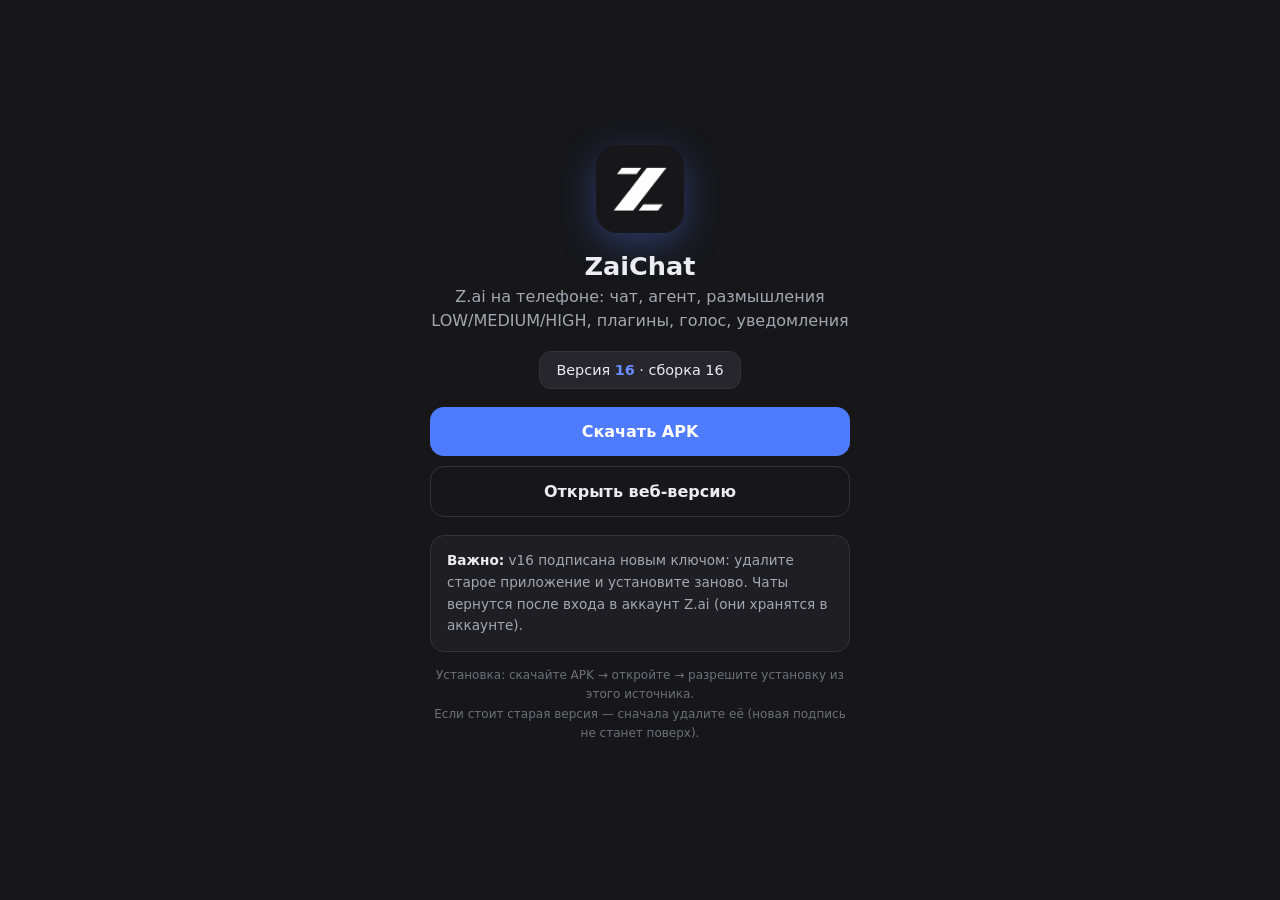
==== commit bfa8a859: "v16: шеринг чата, нативный микрофон, иконки, уведомления, фикс смены иконки, КОРЕНЬ 'сервер не отвеч" ====
--- a/apk/index.html
+++ b/apk/index.html
@@ -1 +1,46 @@
-<!DOCTYPE html><!--lP8f8WKboZcvRfP_M4YXX--><html lang="ru"><head><meta charSet="utf-8"/><meta name="viewport" content="width=device-width, initial-scale=1, maximum-scale=1, viewport-fit=cover, interactive-widget=resizes-content"/><link rel="preload" href="/_next/static/media/83afe278b6a6bb3c-s.p.3a6ba036.woff2" as="font" crossorigin="" type="font/woff2"/><link rel="preload" href="/_next/static/media/9c72aa0f40e4eef8-s.p.18a48cbc.woff2" as="font" crossorigin="" type="font/woff2"/><link rel="stylesheet" href="/_next/static/chunks/fb846ce9725e7ab9.css" data-precedence="next"/><link rel="stylesheet" href="/_next/static/chunks/ff6df49542fda8ba.css" data-precedence="next"/><link rel="preload" as="script" fetchPriority="low" href="/_next/static/chunks/786dca262d025f5f.js"/><script src="/_next/static/chunks/9a9aa2ad4cd0af8f.js" async=""></script><script src="/_next/static/chunks/05f6a547675409a8.js" async=""></script><script src="/_next/static/chunks/turbopack-af562b177c5a9201.js" async=""></script><script src="/_next/static/chunks/faf623f99a4e5a36.js" async=""></script><script src="/_next/static/chunks/28f1d545190c4591.js" async=""></script><script src="/_next/static/chunks/c4c79d5d0b280aeb.js" async=""></script><script src="/_next/static/chunks/ac47f5bcab0610f4.js" async=""></script><meta name="next-size-adjust" content=""/><meta name="theme-color" media="(prefers-color-scheme: dark)" content="#17171a"/><meta name="theme-color" media="(prefers-color-scheme: light)" content="#ffffff"/><title>Z.ai — AI Chatbot &amp; Agent powered by GLM</title><meta name="description" content="Z.ai на твоём телефоне: чат с GLM-5.3, Agent, выбор модели, размышления, поиск и картинки. Оптимизировано для мобильного, устанавливается как приложение."/><meta name="application-name" content="Z.ai"/><link rel="manifest" href="/manifest.json"/><meta name="keywords" content="Z.ai,GLM,AI чат,ассистент,агент,нейросеть"/><meta name="format-detection" content="telephone=no"/><meta name="mobile-web-app-capable" content="yes"/><meta name="apple-mobile-web-app-title" content="Z.ai"/><meta name="apple-mobile-web-app-status-bar-style" content="black-translucent"/><meta property="og:title" content="Z.ai — AI Chatbot &amp; Agent powered by GLM"/><meta property="og:description" content="Чат с GLM-5.3 / 5.2 / Flash, режим агента, оптимизация под телефон."/><meta property="og:locale" content="ru_RU"/><meta property="og:type" content="website"/><meta name="twitter:card" content="summary"/><meta name="twitter:title" content="Z.ai — AI Chatbot &amp; Agent powered by GLM"/><meta name="twitter:description" content="Чат с GLM-5.3 / 5.2 / Flash, режим агента, оптимизация под телефон."/><link rel="icon" href="/favicon.png" sizes="64x64" type="image/png"/><link rel="icon" href="/icons/icon-192.png" sizes="192x192" type="image/png"/><link rel="apple-touch-icon" href="/icons/apple-touch-icon.png"/><script src="/_next/static/chunks/a6dad97d9634a72d.js" noModule=""></script></head><body class="inter_46b0ff47-module__fANJgG__variable font-sans antialiased bg-background text-foreground"><div hidden=""><!--$--><!--/$--></div><script>((a,b,c,d,e,f,g,h)=>{let i=document.documentElement,j=["light","dark"];function k(b){var c;(Array.isArray(a)?a:[a]).forEach(a=>{let c="class"===a,d=c&&f?e.map(a=>f[a]||a):e;c?(i.classList.remove(...d),i.classList.add(f&&f[b]?f[b]:b)):i.setAttribute(a,b)}),c=b,h&&j.includes(c)&&(i.style.colorScheme=c)}if(d)k(d);else try{let a=localStorage.getItem(b)||c,d=g&&"system"===a?window.matchMedia("(prefers-color-scheme: dark)").matches?"dark":"light":a;k(d)}catch(a){}})("class","theme","dark",null,["light","dark"],null,true,true)</script><main class="min-h-dvh bg-[#17171a] text-[#f0f0f2] flex items-center justify-center px-4 py-10"><div class="w-full max-w-md"><div class="rounded-3xl bg-[#202024] border border-white/10 p-6 sm:p-8"><div class="flex items-center gap-3 mb-5"><div class="w-12 h-12 rounded-2xl bg-black flex items-center justify-center text-2xl font-bold select-none">Z</div><div><h1 class="text-xl font-semibold leading-tight">Z.ai для Android</h1><p class="text-sm text-white/50">Версия <!-- -->15<!-- --> · сборка <!-- -->15<!-- --> · <!-- -->11 октября 2026</p></div></div><a href="/apk/ZaiChat-15.apk" download="ZaiChat-15.apk" class="block w-full text-center rounded-2xl bg-white text-black font-semibold text-base py-3.5 mb-6 active:scale-[0.98] transition">Скачать приложение (v<!-- -->15<!-- -->)</a><div class="rounded-2xl bg-emerald-400/10 border border-emerald-400/25 p-4 mb-5"><p class="text-sm font-semibold text-emerald-300 mb-1">Обновление поверх старых версий работает</p><p class="text-sm text-white/70 leading-relaxed">Сертификат не менялся — просто скачайте и установите поверх. Приложение также само предложит обновление через «Доступно обновление» (OTA). Сайт, APK и OTA имеют один счётчик версий: <!-- -->15<!-- -->. Дальше только +1.</p></div><div class="rounded-2xl bg-sky-400/10 border border-sky-400/25 p-4 mb-5"><p class="text-sm font-semibold text-sky-300 mb-1">Постоянный адрес сайта</p><p class="text-sm text-white/70 leading-relaxed">Сайт живёт на GitHub Pages — бесплатный хостинг с постоянным адресом. Больше ничего не ломается по ночам: этот адрес не меняется и не зависит от временных площадок.</p></div><h2 class="text-sm font-semibold text-white/80 mb-2">Как установить</h2><ol class="text-sm text-white/60 space-y-2 list-decimal list-inside leading-relaxed mb-5"><li>Нажмите «Скачать приложение» — файл попадёт в «Загрузки».</li><li>Откройте файл — Android спросит разрешение на установку из этого источника, разрешите.</li><li>Установите поверх старой версии и откройте Z.ai.</li></ol><h2 class="text-sm font-semibold text-white/80 mb-2">Что нового в версии <!-- -->15</h2><p class="text-sm text-white/60 leading-relaxed mb-5">Размышления 3 уровней (Лоу/Медиум/Хай); можно писать в другие чаты во время генерации; настоящие вложения через аккаунт; картинки рисует сам аккаунт (как на офф сайте); AI PPT — настоящий .pptx из чата; агент на аккаунте с таймером, токенами и доп-вопросами; плагины: AI PPT/Краткие/План; свои API-ключи; свечение поля ввода; быстрее скролл</p><h2 class="text-sm font-semibold text-white/80 mb-2">История версий (все сохранены)</h2><ol class="text-sm text-white/55 space-y-2 list-decimal list-inside leading-relaxed"><li class=""><span class="text-white/40">8 октября<!-- --> — </span>НейроЧат: первый мобильный PWA-чат со стримингом и офлайн-режимом</li><li class=""><span class="text-white/40">8 октября<!-- --> — </span>Размышления, веб-поиск с источниками, генерация картинок, голосовой ввод</li><li class=""><span class="text-white/40">8 октября<!-- --> — </span>Клон интерфейса chat.z.ai: брендинг Z.ai, модели GLM, режимы Chat/Agent, AI PPT</li><li class=""><span class="text-white/40">9 октября<!-- --> — </span>Вход в аккаунт Z.ai (гостевой/по токену), вложения: фото, видео, файлы, камера</li><li class=""><span class="text-white/40">9 октября<!-- --> — </span>Агент как на официальном сайте: живые размышления, команды, реальные файлы (pptx/docx/xlsx/pdf/html)</li><li class=""><span class="text-white/40">9 октября<!-- --> — </span>APK-сборка «4»: починка запуска, страница /apk, скачивание приложения</li><li class=""><span class="text-white/40">10 октября<!-- --> — </span>APK-сборка «5»: синхронизация ВСЕХ чатов с сайта, логин на телефоне, время/поделиться у сообщений</li><li class=""><span class="text-white/40">10 октября<!-- --> — </span>APK-сборка «5.1»: чужой запасной адрес удалён, таблицы и агентные шаги как на сайте, плагины с GitHub, тумблер анимаций</li><li class=""><span class="text-white/40">10 октября<!-- --> — </span>Единая нумерация версий (9–10 пропущены: номера совпадают с чужой сборкой, которую вы видели ночью). Исправлена кнопка скачивания на /apk (404). Всё из 5.1 включено</li><li class=""><span class="text-white/40">10 октября<!-- --> — </span>Скачивание любых файлов из приложения работает: кнопка Download/Экспорт на chat.z.ai (blob-файлы), файлы агента, APK — всё попадает в «Загрузки» телефона</li><li class=""><span class="text-white/40">10 октября<!-- --> — </span>Таблицы и агентные шаги как на офф сайте; исправлен прыжок скролла в середину чата; длинные чаты открываются мгновенно; в меню видны ВСЕ модели аккаунта; браузер плагинов как в ChatGPT с каталогом с GitHub</li><li class=""><span class="text-white/40">11 октября<!-- --> — </span>Сайт переехал на GitHub Pages — постоянный бесплатный адрес, больше не ломается по ночам. Обновления (OTA) качаются с нового адреса. Внутри — всё из 13-й</li><li class="text-white/90 font-medium"><span class="text-white/40">11 октября<!-- --> — </span>Размышления 3 уровней (Лоу/Медиум/Хай); можно писать в другие чаты во время генерации; настоящие вложения через аккаунт; картинки рисует сам аккаунт (как на офф сайте); AI PPT — настоящий .pptx из чата; агент на аккаунте с таймером, токенами и доп-вопросами; плагины: AI PPT/Краткие/План; свои API-ключи; свечение поля ввода; быстрее скролл</li></ol></div><p class="text-center text-xs text-white/30 mt-4">Порт chat.z.ai · Telegram: @hegr121</p></div></main><!--$--><!--/$--><div role="region" aria-label="Notifications (F8)" tabindex="-1" style="pointer-events:none"><ol tabindex="-1" class="fixed top-0 z-[100] flex max-h-screen w-full flex-col-reverse p-4 sm:bottom-0 sm:right-0 sm:top-auto sm:flex-col md:max-w-[420px]"></ol></div><script src="/_next/static/chunks/786dca262d025f5f.js" id="_R_" async=""></script><script>(self.__next_f=self.__next_f||[]).push([0])</script><script>self.__next_f.push([1,"1:\"$Sreact.fragment\"\n2:I[63178,[\"/_next/static/chunks/faf623f99a4e5a36.js\",\"/_next/static/chunks/28f1d545190c4591.js\"],\"ThemeProvider\"]\n3:I[39756,[\"/_next/static/chunks/c4c79d5d0b280aeb.js\"],\"default\"]\n4:I[37457,[\"/_next/static/chunks/c4c79d5d0b280aeb.js\"],\"default\"]\n5:I[77855,[\"/_next/static/chunks/faf623f99a4e5a36.js\",\"/_next/static/chunks/28f1d545190c4591.js\"],\"Toaster\"]\n6:I[47257,[\"/_next/static/chunks/c4c79d5d0b280aeb.js\"],\"ClientPageRoot\"]\n7:I[65212,[\"/_next/static/chunks/faf623f99a4e5a36.js\",\"/_next/static/chunks/28f1d545190c4591.js\",\"/_next/static/chunks/ac47f5bcab0610f4.js\"],\"default\"]\na:I[97367,[\"/_next/static/chunks/c4c79d5d0b280aeb.js\"],\"OutletBoundary\"]\nb:\"$Sreact.suspense\"\nd:I[97367,[\"/_next/static/chunks/c4c79d5d0b280aeb.js\"],\"ViewportBoundary\"]\nf:I[97367,[\"/_next/static/chunks/c4c79d5d0b280aeb.js\"],\"MetadataBoundary\"]\n11:I[68027,[\"/_next/static/chunks/c4c79d5d0b280aeb.js\"],\"default\"]\n:HL[\"/_next/static/chunks/fb846ce9725e7ab9.css\",\"style\"]\n:HL[\"/_next/static/chunks/ff6df49542fda8ba.css\",\"style\"]\n:HL[\"/_next/static/media/83afe278b6a6bb3c-s.p.3a6ba036.woff2\",\"font\",{\"crossOrigin\":\"\",\"type\":\"font/woff2\"}]\n:HL[\"/_next/static/media/9c72aa0f40e4eef8-s.p.18a48cbc.woff2\",\"font\",{\"crossOrigin\":\"\",\"type\":\"font/woff2\"}]\n"])</script><script>self.__next_f.push([1,"0:{\"P\":null,\"b\":\"lP8f8WKboZcvRfP_M4YXX\",\"c\":[\"\",\"apk\"],\"q\":\"\",\"i\":false,\"f\":[[[\"\",{\"children\":[\"apk\",{\"children\":[\"__PAGE__\",{}]}]},\"$undefined\",\"$undefined\",true],[[\"$\",\"$1\",\"c\",{\"children\":[[[\"$\",\"link\",\"0\",{\"rel\":\"stylesheet\",\"href\":\"/_next/static/chunks/fb846ce9725e7ab9.css\",\"precedence\":\"next\",\"crossOrigin\":\"$undefined\",\"nonce\":\"$undefined\"}],[\"$\",\"link\",\"1\",{\"rel\":\"stylesheet\",\"href\":\"/_next/static/chunks/ff6df49542fda8ba.css\",\"precedence\":\"next\",\"crossOrigin\":\"$undefined\",\"nonce\":\"$undefined\"}],[\"$\",\"script\",\"script-0\",{\"src\":\"/_next/static/chunks/faf623f99a4e5a36.js\",\"async\":true,\"nonce\":\"$undefined\"}],[\"$\",\"script\",\"script-1\",{\"src\":\"/_next/static/chunks/28f1d545190c4591.js\",\"async\":true,\"nonce\":\"$undefined\"}]],[\"$\",\"html\",null,{\"lang\":\"ru\",\"suppressHydrationWarning\":true,\"children\":[\"$\",\"body\",null,{\"className\":\"inter_46b0ff47-module__fANJgG__variable font-sans antialiased bg-background text-foreground\",\"children\":[\"$\",\"$L2\",null,{\"attribute\":\"class\",\"defaultTheme\":\"dark\",\"enableSystem\":true,\"disableTransitionOnChange\":true,\"children\":[[\"$\",\"$L3\",null,{\"parallelRouterKey\":\"children\",\"error\":\"$undefined\",\"errorStyles\":\"$undefined\",\"errorScripts\":\"$undefined\",\"template\":[\"$\",\"$L4\",null,{}],\"templateStyles\":\"$undefined\",\"templateScripts\":\"$undefined\",\"notFound\":[[[\"$\",\"title\",null,{\"children\":\"404: This page could not be found.\"}],[\"$\",\"div\",null,{\"style\":{\"fontFamily\":\"system-ui,\\\"Segoe UI\\\",Roboto,Helvetica,Arial,sans-serif,\\\"Apple Color Emoji\\\",\\\"Segoe UI Emoji\\\"\",\"height\":\"100vh\",\"textAlign\":\"center\",\"display\":\"flex\",\"flexDirection\":\"column\",\"alignItems\":\"center\",\"justifyContent\":\"center\"},\"children\":[\"$\",\"div\",null,{\"children\":[[\"$\",\"style\",null,{\"dangerouslySetInnerHTML\":{\"__html\":\"body{color:#000;background:#fff;margin:0}.next-error-h1{border-right:1px solid rgba(0,0,0,.3)}@media (prefers-color-scheme:dark){body{color:#fff;background:#000}.next-error-h1{border-right:1px solid rgba(255,255,255,.3)}}\"}}],[\"$\",\"h1\",null,{\"className\":\"next-error-h1\",\"style\":{\"display\":\"inline-block\",\"margin\":\"0 20px 0 0\",\"padding\":\"0 23px 0 0\",\"fontSize\":24,\"fontWeight\":500,\"verticalAlign\":\"top\",\"lineHeight\":\"49px\"},\"children\":404}],[\"$\",\"div\",null,{\"style\":{\"display\":\"inline-block\"},\"children\":[\"$\",\"h2\",null,{\"style\":{\"fontSize\":14,\"fontWeight\":400,\"lineHeight\":\"49px\",\"margin\":0},\"children\":\"This page could not be found.\"}]}]]}]}]],[]],\"forbidden\":\"$undefined\",\"unauthorized\":\"$undefined\"}],[\"$\",\"$L5\",null,{}]]}]}]}]]}],{\"children\":[[\"$\",\"$1\",\"c\",{\"children\":[null,[\"$\",\"$L3\",null,{\"parallelRouterKey\":\"children\",\"error\":\"$undefined\",\"errorStyles\":\"$undefined\",\"errorScripts\":\"$undefined\",\"template\":[\"$\",\"$L4\",null,{}],\"templateStyles\":\"$undefined\",\"templateScripts\":\"$undefined\",\"notFound\":\"$undefined\",\"forbidden\":\"$undefined\",\"unauthorized\":\"$undefined\"}]]}],{\"children\":[[\"$\",\"$1\",\"c\",{\"children\":[[\"$\",\"$L6\",null,{\"Component\":\"$7\",\"serverProvidedParams\":{\"searchParams\":{},\"params\":{},\"promises\":[\"$@8\",\"$@9\"]}}],[[\"$\",\"script\",\"script-0\",{\"src\":\"/_next/static/chunks/ac47f5bcab0610f4.js\",\"async\":true,\"nonce\":\"$undefined\"}]],[\"$\",\"$La\",null,{\"children\":[\"$\",\"$b\",null,{\"name\":\"Next.MetadataOutlet\",\"children\":\"$@c\"}]}]]}],{},null,false,false]},null,false,false]},null,false,false],[\"$\",\"$1\",\"h\",{\"children\":[null,[\"$\",\"$Ld\",null,{\"children\":\"$Le\"}],[\"$\",\"div\",null,{\"hidden\":true,\"children\":[\"$\",\"$Lf\",null,{\"children\":[\"$\",\"$b\",null,{\"name\":\"Next.Metadata\",\"children\":\"$L10\"}]}]}],[\"$\",\"meta\",null,{\"name\":\"next-size-adjust\",\"content\":\"\"}]]}],false]],\"m\":\"$undefined\",\"G\":[\"$11\",[]],\"S\":true}\n"])</script><script>self.__next_f.push([1,"8:{}\n9:\"$0:f:0:1:1:children:1:children:0:props:children:0:props:serverProvidedParams:params\"\n"])</script><script>self.__next_f.push([1,"e:[[\"$\",\"meta\",\"0\",{\"charSet\":\"utf-8\"}],[\"$\",\"meta\",\"1\",{\"name\":\"viewport\",\"content\":\"width=device-width, initial-scale=1, maximum-scale=1, viewport-fit=cover, interactive-widget=resizes-content\"}],[\"$\",\"meta\",\"2\",{\"name\":\"theme-color\",\"media\":\"(prefers-color-scheme: dark)\",\"content\":\"#17171a\"}],[\"$\",\"meta\",\"3\",{\"name\":\"theme-color\",\"media\":\"(prefers-color-scheme: light)\",\"content\":\"#ffffff\"}]]\n"])</script><script>self.__next_f.push([1,"12:I[27201,[\"/_next/static/chunks/c4c79d5d0b280aeb.js\"],\"IconMark\"]\nc:null\n"])</script><script>self.__next_f.push([1,"10:[[\"$\",\"title\",\"0\",{\"children\":\"Z.ai — AI Chatbot \u0026 Agent powered by GLM\"}],[\"$\",\"meta\",\"1\",{\"name\":\"description\",\"content\":\"Z.ai на твоём телефоне: чат с GLM-5.3, Agent, выбор модели, размышления, поиск и картинки. Оптимизировано для мобильного, устанавливается как приложение.\"}],[\"$\",\"meta\",\"2\",{\"name\":\"application-name\",\"content\":\"Z.ai\"}],[\"$\",\"link\",\"3\",{\"rel\":\"manifest\",\"href\":\"/manifest.json\",\"crossOrigin\":\"$undefined\"}],[\"$\",\"meta\",\"4\",{\"name\":\"keywords\",\"content\":\"Z.ai,GLM,AI чат,ассистент,агент,нейросеть\"}],[\"$\",\"meta\",\"5\",{\"name\":\"format-detection\",\"content\":\"telephone=no\"}],[\"$\",\"meta\",\"6\",{\"name\":\"mobile-web-app-capable\",\"content\":\"yes\"}],[\"$\",\"meta\",\"7\",{\"name\":\"apple-mobile-web-app-title\",\"content\":\"Z.ai\"}],[\"$\",\"meta\",\"8\",{\"name\":\"apple-mobile-web-app-status-bar-style\",\"content\":\"black-translucent\"}],[\"$\",\"meta\",\"9\",{\"property\":\"og:title\",\"content\":\"Z.ai — AI Chatbot \u0026 Agent powered by GLM\"}],[\"$\",\"meta\",\"10\",{\"property\":\"og:description\",\"content\":\"Чат с GLM-5.3 / 5.2 / Flash, режим агента, оптимизация под телефон.\"}],[\"$\",\"meta\",\"11\",{\"property\":\"og:locale\",\"content\":\"ru_RU\"}],[\"$\",\"meta\",\"12\",{\"property\":\"og:type\",\"content\":\"website\"}],[\"$\",\"meta\",\"13\",{\"name\":\"twitter:card\",\"content\":\"summary\"}],[\"$\",\"meta\",\"14\",{\"name\":\"twitter:title\",\"content\":\"Z.ai — AI Chatbot \u0026 Agent powered by GLM\"}],[\"$\",\"meta\",\"15\",{\"name\":\"twitter:description\",\"content\":\"Чат с GLM-5.3 / 5.2 / Flash, режим агента, оптимизация под телефон.\"}],[\"$\",\"link\",\"16\",{\"rel\":\"icon\",\"href\":\"/favicon.png\",\"sizes\":\"64x64\",\"type\":\"image/png\"}],[\"$\",\"link\",\"17\",{\"rel\":\"icon\",\"href\":\"/icons/icon-192.png\",\"sizes\":\"192x192\",\"type\":\"image/png\"}],[\"$\",\"link\",\"18\",{\"rel\":\"apple-touch-icon\",\"href\":\"/icons/apple-touch-icon.png\"}],[\"$\",\"$L12\",\"19\",{}]]\n"])</script></body></html>+<!DOCTYPE html>
+<html lang="ru">
+<head>
+<meta charset="utf-8">
+<meta name="viewport" content="width=device-width, initial-scale=1, viewport-fit=cover">
+<meta name="theme-color" content="#17171a">
+<title>ZaiChat — скачать приложение</title>
+<style>
+*,*::before,*::after{box-sizing:border-box}
+body{margin:0;font-family:system-ui,-apple-system,"Segoe UI",Roboto,sans-serif;background:#17171a;color:#ececf1;min-height:100dvh;display:flex;align-items:center;justify-content:center;padding:24px}
+.card{max-width:420px;width:100%;text-align:center}
+.logo{width:88px;height:88px;border-radius:22px;box-shadow:0 10px 36px rgba(79,124,255,.35)}
+h1{margin:14px 0 4px;font-size:1.6rem}
+.sub{color:#a6a6b3;margin:0 0 18px;line-height:1.5}
+.ver{display:inline-block;background:#26262c;border:1px solid #33333b;border-radius:12px;padding:10px 16px;font-size:.9rem;margin-bottom:18px}
+.ver b{color:#6c8dff}
+.btn{display:block;width:100%;background:#4f7cff;color:#fff;border:0;border-radius:14px;padding:15px;font-size:1rem;font-weight:700;cursor:pointer;text-decoration:none}
+.btn:active{opacity:.85}
+.ghost{background:transparent;border:1px solid #33333b;color:#ececf1;margin-top:10px}
+.notes{background:#1e1e23;border:1px solid #33333b;border-radius:14px;padding:14px 16px;text-align:left;font-size:.85rem;color:#a6a6b3;line-height:1.6;margin-top:18px}
+.notes b{color:#ececf1}
+.hint{font-size:.75rem;color:#6f6f7c;margin-top:14px;line-height:1.6}
+a{color:#6c8dff}
+</style>
+</head>
+<body>
+<div class="card">
+  <img class="logo" src="/icons/icon-192.png" alt="ZaiChat">
+  <h1>ZaiChat</h1>
+  <p class="sub">Z.ai на телефоне: чат, агент, размышления LOW/MEDIUM/HIGH, плагины, голос, уведомления</p>
+  <div class="ver" id="ver">Загрузка версии…</div>
+  <a class="btn" id="dl" href="/apk/ZaiChat-16.apk" download>Скачать APK</a>
+  <a class="btn ghost" href="/">Открыть веб-версию</a>
+  <div class="notes" id="notes"></div>
+  <p class="hint">Установка: скачайте APK → откройте → разрешите установку из этого источника.<br>Если стоит старая версия — сначала удалите её (новая подпись не станет поверх).</p>
+</div>
+<script>
+fetch('/apk/version.json?nocache=' + Date.now()).then(r => r.json()).then(v => {
+  document.getElementById('ver').innerHTML = 'Версия <b>' + v.versionName + '</b> · сборка ' + v.versionCode;
+  if (v.apkUrl) document.getElementById('dl').href = v.apkUrl;
+  if (v.reinstall) document.getElementById('notes').innerHTML = '<b>Важно:</b> ' + (v.notesRu || 'Новая версия подписана другим ключом — сначала удалите старое приложение, затем установите это. История чатов синхронизируется с аккаунтом Z.ai после входа.');
+  else if (v.notes) document.getElementById('notes').textContent = v.notes;
+}).catch(() => { document.getElementById('ver').textContent = 'Версия 16'; });
+</script>
+</body>
+</html>
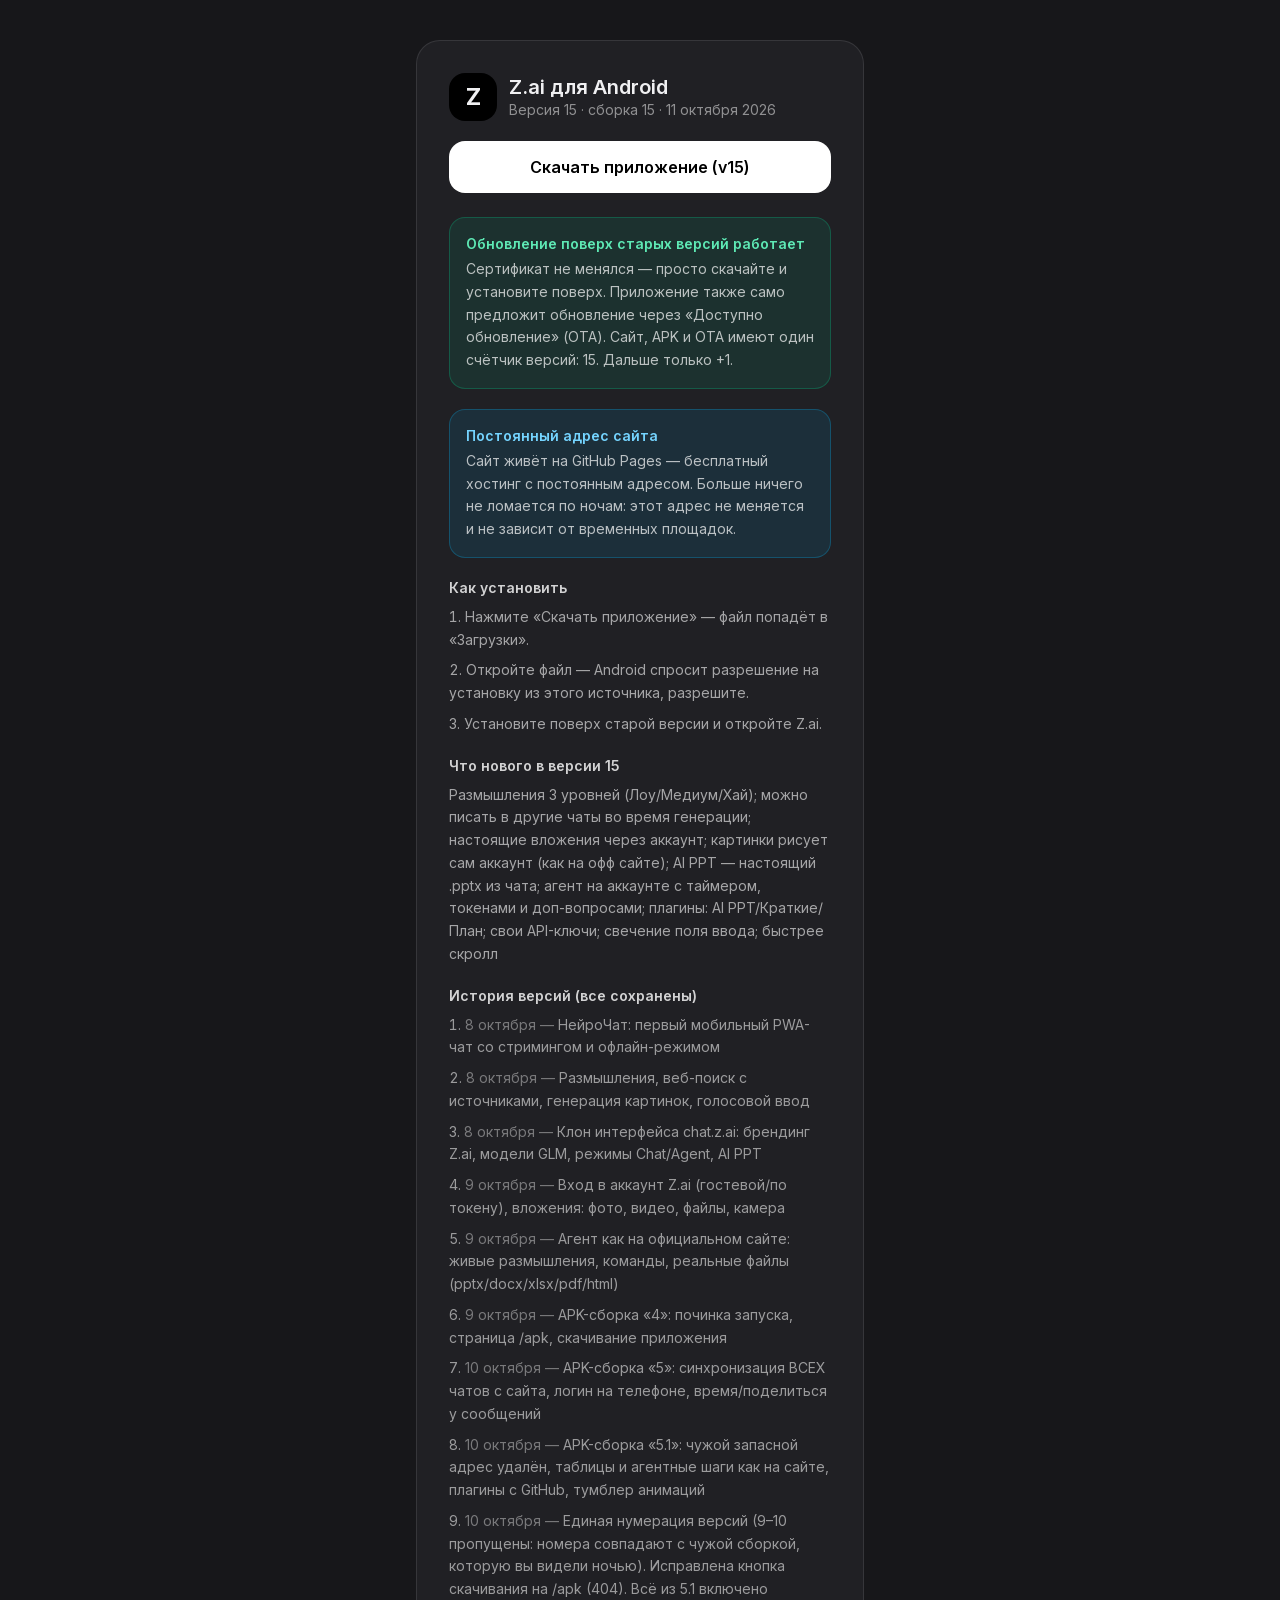
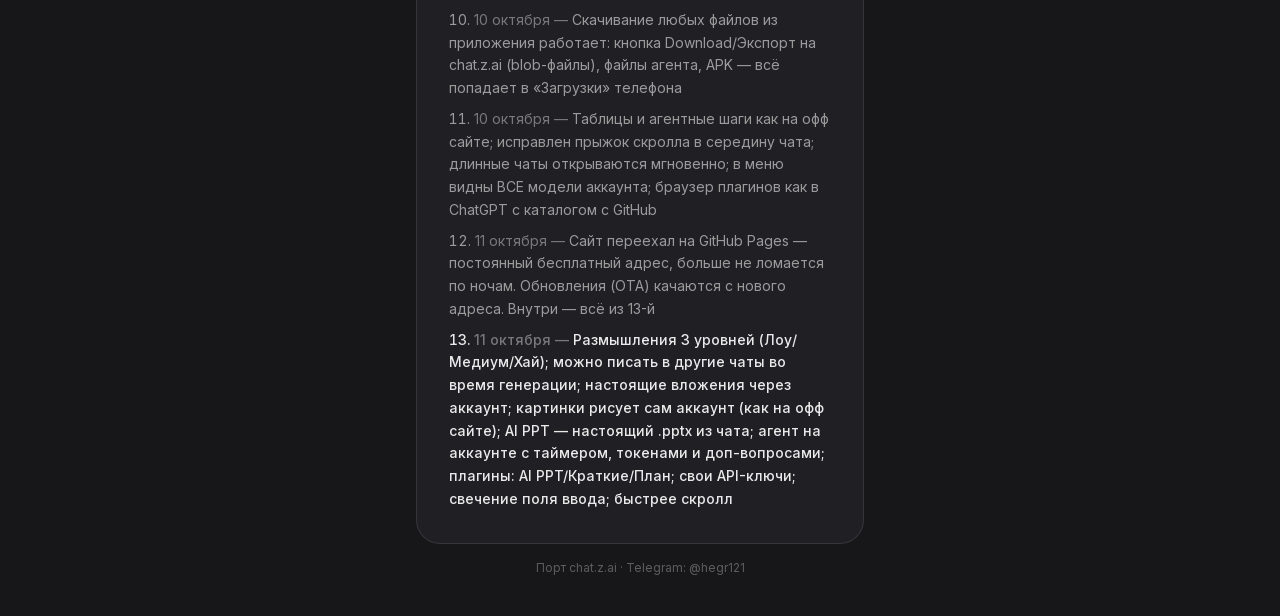
==== commit bea6dca2: "Rollback: возврат сайта к v15 по требованию владельца (v16.4b откачена)" ====
--- a/apk/index.html
+++ b/apk/index.html
@@ -1,46 +1 @@
-<!DOCTYPE html>
-<html lang="ru">
-<head>
-<meta charset="utf-8">
-<meta name="viewport" content="width=device-width, initial-scale=1, viewport-fit=cover">
-<meta name="theme-color" content="#17171a">
-<title>ZaiChat — скачать приложение</title>
-<style>
-*,*::before,*::after{box-sizing:border-box}
-body{margin:0;font-family:system-ui,-apple-system,"Segoe UI",Roboto,sans-serif;background:#17171a;color:#ececf1;min-height:100dvh;display:flex;align-items:center;justify-content:center;padding:24px}
-.card{max-width:420px;width:100%;text-align:center}
-.logo{width:88px;height:88px;border-radius:22px;box-shadow:0 10px 36px rgba(79,124,255,.35)}
-h1{margin:14px 0 4px;font-size:1.6rem}
-.sub{color:#a6a6b3;margin:0 0 18px;line-height:1.5}
-.ver{display:inline-block;background:#26262c;border:1px solid #33333b;border-radius:12px;padding:10px 16px;font-size:.9rem;margin-bottom:18px}
-.ver b{color:#6c8dff}
-.btn{display:block;width:100%;background:#4f7cff;color:#fff;border:0;border-radius:14px;padding:15px;font-size:1rem;font-weight:700;cursor:pointer;text-decoration:none}
-.btn:active{opacity:.85}
-.ghost{background:transparent;border:1px solid #33333b;color:#ececf1;margin-top:10px}
-.notes{background:#1e1e23;border:1px solid #33333b;border-radius:14px;padding:14px 16px;text-align:left;font-size:.85rem;color:#a6a6b3;line-height:1.6;margin-top:18px}
-.notes b{color:#ececf1}
-.hint{font-size:.75rem;color:#6f6f7c;margin-top:14px;line-height:1.6}
-a{color:#6c8dff}
-</style>
-</head>
-<body>
-<div class="card">
-  <img class="logo" src="/icons/icon-192.png" alt="ZaiChat">
-  <h1>ZaiChat</h1>
-  <p class="sub">Z.ai на телефоне: чат, агент, размышления LOW/MEDIUM/HIGH, плагины, голос, уведомления</p>
-  <div class="ver" id="ver">Загрузка версии…</div>
-  <a class="btn" id="dl" href="/apk/ZaiChat-16.apk" download>Скачать APK</a>
-  <a class="btn ghost" href="/">Открыть веб-версию</a>
-  <div class="notes" id="notes"></div>
-  <p class="hint">Установка: скачайте APK → откройте → разрешите установку из этого источника.<br>Если стоит старая версия — сначала удалите её (новая подпись не станет поверх).</p>
-</div>
-<script>
-fetch('/apk/version.json?nocache=' + Date.now()).then(r => r.json()).then(v => {
-  document.getElementById('ver').innerHTML = 'Версия <b>' + v.versionName + '</b> · сборка ' + v.versionCode;
-  if (v.apkUrl) document.getElementById('dl').href = v.apkUrl;
-  if (v.reinstall) document.getElementById('notes').innerHTML = '<b>Важно:</b> ' + (v.notesRu || 'Новая версия подписана другим ключом — сначала удалите старое приложение, затем установите это. История чатов синхронизируется с аккаунтом Z.ai после входа.');
-  else if (v.notes) document.getElementById('notes').textContent = v.notes;
-}).catch(() => { document.getElementById('ver').textContent = 'Версия 16'; });
-</script>
-</body>
-</html>
+<!DOCTYPE html><!--lP8f8WKboZcvRfP_M4YXX--><html lang="ru"><head><meta charSet="utf-8"/><meta name="viewport" content="width=device-width, initial-scale=1, maximum-scale=1, viewport-fit=cover, interactive-widget=resizes-content"/><link rel="preload" href="/_next/static/media/83afe278b6a6bb3c-s.p.3a6ba036.woff2" as="font" crossorigin="" type="font/woff2"/><link rel="preload" href="/_next/static/media/9c72aa0f40e4eef8-s.p.18a48cbc.woff2" as="font" crossorigin="" type="font/woff2"/><link rel="stylesheet" href="/_next/static/chunks/fb846ce9725e7ab9.css" data-precedence="next"/><link rel="stylesheet" href="/_next/static/chunks/ff6df49542fda8ba.css" data-precedence="next"/><link rel="preload" as="script" fetchPriority="low" href="/_next/static/chunks/786dca262d025f5f.js"/><script src="/_next/static/chunks/9a9aa2ad4cd0af8f.js" async=""></script><script src="/_next/static/chunks/05f6a547675409a8.js" async=""></script><script src="/_next/static/chunks/turbopack-af562b177c5a9201.js" async=""></script><script src="/_next/static/chunks/faf623f99a4e5a36.js" async=""></script><script src="/_next/static/chunks/28f1d545190c4591.js" async=""></script><script src="/_next/static/chunks/c4c79d5d0b280aeb.js" async=""></script><script src="/_next/static/chunks/ac47f5bcab0610f4.js" async=""></script><meta name="next-size-adjust" content=""/><meta name="theme-color" media="(prefers-color-scheme: dark)" content="#17171a"/><meta name="theme-color" media="(prefers-color-scheme: light)" content="#ffffff"/><title>Z.ai — AI Chatbot &amp; Agent powered by GLM</title><meta name="description" content="Z.ai на твоём телефоне: чат с GLM-5.3, Agent, выбор модели, размышления, поиск и картинки. Оптимизировано для мобильного, устанавливается как приложение."/><meta name="application-name" content="Z.ai"/><link rel="manifest" href="/manifest.json"/><meta name="keywords" content="Z.ai,GLM,AI чат,ассистент,агент,нейросеть"/><meta name="format-detection" content="telephone=no"/><meta name="mobile-web-app-capable" content="yes"/><meta name="apple-mobile-web-app-title" content="Z.ai"/><meta name="apple-mobile-web-app-status-bar-style" content="black-translucent"/><meta property="og:title" content="Z.ai — AI Chatbot &amp; Agent powered by GLM"/><meta property="og:description" content="Чат с GLM-5.3 / 5.2 / Flash, режим агента, оптимизация под телефон."/><meta property="og:locale" content="ru_RU"/><meta property="og:type" content="website"/><meta name="twitter:card" content="summary"/><meta name="twitter:title" content="Z.ai — AI Chatbot &amp; Agent powered by GLM"/><meta name="twitter:description" content="Чат с GLM-5.3 / 5.2 / Flash, режим агента, оптимизация под телефон."/><link rel="icon" href="/favicon.png" sizes="64x64" type="image/png"/><link rel="icon" href="/icons/icon-192.png" sizes="192x192" type="image/png"/><link rel="apple-touch-icon" href="/icons/apple-touch-icon.png"/><script src="/_next/static/chunks/a6dad97d9634a72d.js" noModule=""></script></head><body class="inter_46b0ff47-module__fANJgG__variable font-sans antialiased bg-background text-foreground"><div hidden=""><!--$--><!--/$--></div><script>((a,b,c,d,e,f,g,h)=>{let i=document.documentElement,j=["light","dark"];function k(b){var c;(Array.isArray(a)?a:[a]).forEach(a=>{let c="class"===a,d=c&&f?e.map(a=>f[a]||a):e;c?(i.classList.remove(...d),i.classList.add(f&&f[b]?f[b]:b)):i.setAttribute(a,b)}),c=b,h&&j.includes(c)&&(i.style.colorScheme=c)}if(d)k(d);else try{let a=localStorage.getItem(b)||c,d=g&&"system"===a?window.matchMedia("(prefers-color-scheme: dark)").matches?"dark":"light":a;k(d)}catch(a){}})("class","theme","dark",null,["light","dark"],null,true,true)</script><main class="min-h-dvh bg-[#17171a] text-[#f0f0f2] flex items-center justify-center px-4 py-10"><div class="w-full max-w-md"><div class="rounded-3xl bg-[#202024] border border-white/10 p-6 sm:p-8"><div class="flex items-center gap-3 mb-5"><div class="w-12 h-12 rounded-2xl bg-black flex items-center justify-center text-2xl font-bold select-none">Z</div><div><h1 class="text-xl font-semibold leading-tight">Z.ai для Android</h1><p class="text-sm text-white/50">Версия <!-- -->15<!-- --> · сборка <!-- -->15<!-- --> · <!-- -->11 октября 2026</p></div></div><a href="/apk/ZaiChat-15.apk" download="ZaiChat-15.apk" class="block w-full text-center rounded-2xl bg-white text-black font-semibold text-base py-3.5 mb-6 active:scale-[0.98] transition">Скачать приложение (v<!-- -->15<!-- -->)</a><div class="rounded-2xl bg-emerald-400/10 border border-emerald-400/25 p-4 mb-5"><p class="text-sm font-semibold text-emerald-300 mb-1">Обновление поверх старых версий работает</p><p class="text-sm text-white/70 leading-relaxed">Сертификат не менялся — просто скачайте и установите поверх. Приложение также само предложит обновление через «Доступно обновление» (OTA). Сайт, APK и OTA имеют один счётчик версий: <!-- -->15<!-- -->. Дальше только +1.</p></div><div class="rounded-2xl bg-sky-400/10 border border-sky-400/25 p-4 mb-5"><p class="text-sm font-semibold text-sky-300 mb-1">Постоянный адрес сайта</p><p class="text-sm text-white/70 leading-relaxed">Сайт живёт на GitHub Pages — бесплатный хостинг с постоянным адресом. Больше ничего не ломается по ночам: этот адрес не меняется и не зависит от временных площадок.</p></div><h2 class="text-sm font-semibold text-white/80 mb-2">Как установить</h2><ol class="text-sm text-white/60 space-y-2 list-decimal list-inside leading-relaxed mb-5"><li>Нажмите «Скачать приложение» — файл попадёт в «Загрузки».</li><li>Откройте файл — Android спросит разрешение на установку из этого источника, разрешите.</li><li>Установите поверх старой версии и откройте Z.ai.</li></ol><h2 class="text-sm font-semibold text-white/80 mb-2">Что нового в версии <!-- -->15</h2><p class="text-sm text-white/60 leading-relaxed mb-5">Размышления 3 уровней (Лоу/Медиум/Хай); можно писать в другие чаты во время генерации; настоящие вложения через аккаунт; картинки рисует сам аккаунт (как на офф сайте); AI PPT — настоящий .pptx из чата; агент на аккаунте с таймером, токенами и доп-вопросами; плагины: AI PPT/Краткие/План; свои API-ключи; свечение поля ввода; быстрее скролл</p><h2 class="text-sm font-semibold text-white/80 mb-2">История версий (все сохранены)</h2><ol class="text-sm text-white/55 space-y-2 list-decimal list-inside leading-relaxed"><li class=""><span class="text-white/40">8 октября<!-- --> — </span>НейроЧат: первый мобильный PWA-чат со стримингом и офлайн-режимом</li><li class=""><span class="text-white/40">8 октября<!-- --> — </span>Размышления, веб-поиск с источниками, генерация картинок, голосовой ввод</li><li class=""><span class="text-white/40">8 октября<!-- --> — </span>Клон интерфейса chat.z.ai: брендинг Z.ai, модели GLM, режимы Chat/Agent, AI PPT</li><li class=""><span class="text-white/40">9 октября<!-- --> — </span>Вход в аккаунт Z.ai (гостевой/по токену), вложения: фото, видео, файлы, камера</li><li class=""><span class="text-white/40">9 октября<!-- --> — </span>Агент как на официальном сайте: живые размышления, команды, реальные файлы (pptx/docx/xlsx/pdf/html)</li><li class=""><span class="text-white/40">9 октября<!-- --> — </span>APK-сборка «4»: починка запуска, страница /apk, скачивание приложения</li><li class=""><span class="text-white/40">10 октября<!-- --> — </span>APK-сборка «5»: синхронизация ВСЕХ чатов с сайта, логин на телефоне, время/поделиться у сообщений</li><li class=""><span class="text-white/40">10 октября<!-- --> — </span>APK-сборка «5.1»: чужой запасной адрес удалён, таблицы и агентные шаги как на сайте, плагины с GitHub, тумблер анимаций</li><li class=""><span class="text-white/40">10 октября<!-- --> — </span>Единая нумерация версий (9–10 пропущены: номера совпадают с чужой сборкой, которую вы видели ночью). Исправлена кнопка скачивания на /apk (404). Всё из 5.1 включено</li><li class=""><span class="text-white/40">10 октября<!-- --> — </span>Скачивание любых файлов из приложения работает: кнопка Download/Экспорт на chat.z.ai (blob-файлы), файлы агента, APK — всё попадает в «Загрузки» телефона</li><li class=""><span class="text-white/40">10 октября<!-- --> — </span>Таблицы и агентные шаги как на офф сайте; исправлен прыжок скролла в середину чата; длинные чаты открываются мгновенно; в меню видны ВСЕ модели аккаунта; браузер плагинов как в ChatGPT с каталогом с GitHub</li><li class=""><span class="text-white/40">11 октября<!-- --> — </span>Сайт переехал на GitHub Pages — постоянный бесплатный адрес, больше не ломается по ночам. Обновления (OTA) качаются с нового адреса. Внутри — всё из 13-й</li><li class="text-white/90 font-medium"><span class="text-white/40">11 октября<!-- --> — </span>Размышления 3 уровней (Лоу/Медиум/Хай); можно писать в другие чаты во время генерации; настоящие вложения через аккаунт; картинки рисует сам аккаунт (как на офф сайте); AI PPT — настоящий .pptx из чата; агент на аккаунте с таймером, токенами и доп-вопросами; плагины: AI PPT/Краткие/План; свои API-ключи; свечение поля ввода; быстрее скролл</li></ol></div><p class="text-center text-xs text-white/30 mt-4">Порт chat.z.ai · Telegram: @hegr121</p></div></main><!--$--><!--/$--><div role="region" aria-label="Notifications (F8)" tabindex="-1" style="pointer-events:none"><ol tabindex="-1" class="fixed top-0 z-[100] flex max-h-screen w-full flex-col-reverse p-4 sm:bottom-0 sm:right-0 sm:top-auto sm:flex-col md:max-w-[420px]"></ol></div><script src="/_next/static/chunks/786dca262d025f5f.js" id="_R_" async=""></script><script>(self.__next_f=self.__next_f||[]).push([0])</script><script>self.__next_f.push([1,"1:\"$Sreact.fragment\"\n2:I[63178,[\"/_next/static/chunks/faf623f99a4e5a36.js\",\"/_next/static/chunks/28f1d545190c4591.js\"],\"ThemeProvider\"]\n3:I[39756,[\"/_next/static/chunks/c4c79d5d0b280aeb.js\"],\"default\"]\n4:I[37457,[\"/_next/static/chunks/c4c79d5d0b280aeb.js\"],\"default\"]\n5:I[77855,[\"/_next/static/chunks/faf623f99a4e5a36.js\",\"/_next/static/chunks/28f1d545190c4591.js\"],\"Toaster\"]\n6:I[47257,[\"/_next/static/chunks/c4c79d5d0b280aeb.js\"],\"ClientPageRoot\"]\n7:I[65212,[\"/_next/static/chunks/faf623f99a4e5a36.js\",\"/_next/static/chunks/28f1d545190c4591.js\",\"/_next/static/chunks/ac47f5bcab0610f4.js\"],\"default\"]\na:I[97367,[\"/_next/static/chunks/c4c79d5d0b280aeb.js\"],\"OutletBoundary\"]\nb:\"$Sreact.suspense\"\nd:I[97367,[\"/_next/static/chunks/c4c79d5d0b280aeb.js\"],\"ViewportBoundary\"]\nf:I[97367,[\"/_next/static/chunks/c4c79d5d0b280aeb.js\"],\"MetadataBoundary\"]\n11:I[68027,[\"/_next/static/chunks/c4c79d5d0b280aeb.js\"],\"default\"]\n:HL[\"/_next/static/chunks/fb846ce9725e7ab9.css\",\"style\"]\n:HL[\"/_next/static/chunks/ff6df49542fda8ba.css\",\"style\"]\n:HL[\"/_next/static/media/83afe278b6a6bb3c-s.p.3a6ba036.woff2\",\"font\",{\"crossOrigin\":\"\",\"type\":\"font/woff2\"}]\n:HL[\"/_next/static/media/9c72aa0f40e4eef8-s.p.18a48cbc.woff2\",\"font\",{\"crossOrigin\":\"\",\"type\":\"font/woff2\"}]\n"])</script><script>self.__next_f.push([1,"0:{\"P\":null,\"b\":\"lP8f8WKboZcvRfP_M4YXX\",\"c\":[\"\",\"apk\"],\"q\":\"\",\"i\":false,\"f\":[[[\"\",{\"children\":[\"apk\",{\"children\":[\"__PAGE__\",{}]}]},\"$undefined\",\"$undefined\",true],[[\"$\",\"$1\",\"c\",{\"children\":[[[\"$\",\"link\",\"0\",{\"rel\":\"stylesheet\",\"href\":\"/_next/static/chunks/fb846ce9725e7ab9.css\",\"precedence\":\"next\",\"crossOrigin\":\"$undefined\",\"nonce\":\"$undefined\"}],[\"$\",\"link\",\"1\",{\"rel\":\"stylesheet\",\"href\":\"/_next/static/chunks/ff6df49542fda8ba.css\",\"precedence\":\"next\",\"crossOrigin\":\"$undefined\",\"nonce\":\"$undefined\"}],[\"$\",\"script\",\"script-0\",{\"src\":\"/_next/static/chunks/faf623f99a4e5a36.js\",\"async\":true,\"nonce\":\"$undefined\"}],[\"$\",\"script\",\"script-1\",{\"src\":\"/_next/static/chunks/28f1d545190c4591.js\",\"async\":true,\"nonce\":\"$undefined\"}]],[\"$\",\"html\",null,{\"lang\":\"ru\",\"suppressHydrationWarning\":true,\"children\":[\"$\",\"body\",null,{\"className\":\"inter_46b0ff47-module__fANJgG__variable font-sans antialiased bg-background text-foreground\",\"children\":[\"$\",\"$L2\",null,{\"attribute\":\"class\",\"defaultTheme\":\"dark\",\"enableSystem\":true,\"disableTransitionOnChange\":true,\"children\":[[\"$\",\"$L3\",null,{\"parallelRouterKey\":\"children\",\"error\":\"$undefined\",\"errorStyles\":\"$undefined\",\"errorScripts\":\"$undefined\",\"template\":[\"$\",\"$L4\",null,{}],\"templateStyles\":\"$undefined\",\"templateScripts\":\"$undefined\",\"notFound\":[[[\"$\",\"title\",null,{\"children\":\"404: This page could not be found.\"}],[\"$\",\"div\",null,{\"style\":{\"fontFamily\":\"system-ui,\\\"Segoe UI\\\",Roboto,Helvetica,Arial,sans-serif,\\\"Apple Color Emoji\\\",\\\"Segoe UI Emoji\\\"\",\"height\":\"100vh\",\"textAlign\":\"center\",\"display\":\"flex\",\"flexDirection\":\"column\",\"alignItems\":\"center\",\"justifyContent\":\"center\"},\"children\":[\"$\",\"div\",null,{\"children\":[[\"$\",\"style\",null,{\"dangerouslySetInnerHTML\":{\"__html\":\"body{color:#000;background:#fff;margin:0}.next-error-h1{border-right:1px solid rgba(0,0,0,.3)}@media (prefers-color-scheme:dark){body{color:#fff;background:#000}.next-error-h1{border-right:1px solid rgba(255,255,255,.3)}}\"}}],[\"$\",\"h1\",null,{\"className\":\"next-error-h1\",\"style\":{\"display\":\"inline-block\",\"margin\":\"0 20px 0 0\",\"padding\":\"0 23px 0 0\",\"fontSize\":24,\"fontWeight\":500,\"verticalAlign\":\"top\",\"lineHeight\":\"49px\"},\"children\":404}],[\"$\",\"div\",null,{\"style\":{\"display\":\"inline-block\"},\"children\":[\"$\",\"h2\",null,{\"style\":{\"fontSize\":14,\"fontWeight\":400,\"lineHeight\":\"49px\",\"margin\":0},\"children\":\"This page could not be found.\"}]}]]}]}]],[]],\"forbidden\":\"$undefined\",\"unauthorized\":\"$undefined\"}],[\"$\",\"$L5\",null,{}]]}]}]}]]}],{\"children\":[[\"$\",\"$1\",\"c\",{\"children\":[null,[\"$\",\"$L3\",null,{\"parallelRouterKey\":\"children\",\"error\":\"$undefined\",\"errorStyles\":\"$undefined\",\"errorScripts\":\"$undefined\",\"template\":[\"$\",\"$L4\",null,{}],\"templateStyles\":\"$undefined\",\"templateScripts\":\"$undefined\",\"notFound\":\"$undefined\",\"forbidden\":\"$undefined\",\"unauthorized\":\"$undefined\"}]]}],{\"children\":[[\"$\",\"$1\",\"c\",{\"children\":[[\"$\",\"$L6\",null,{\"Component\":\"$7\",\"serverProvidedParams\":{\"searchParams\":{},\"params\":{},\"promises\":[\"$@8\",\"$@9\"]}}],[[\"$\",\"script\",\"script-0\",{\"src\":\"/_next/static/chunks/ac47f5bcab0610f4.js\",\"async\":true,\"nonce\":\"$undefined\"}]],[\"$\",\"$La\",null,{\"children\":[\"$\",\"$b\",null,{\"name\":\"Next.MetadataOutlet\",\"children\":\"$@c\"}]}]]}],{},null,false,false]},null,false,false]},null,false,false],[\"$\",\"$1\",\"h\",{\"children\":[null,[\"$\",\"$Ld\",null,{\"children\":\"$Le\"}],[\"$\",\"div\",null,{\"hidden\":true,\"children\":[\"$\",\"$Lf\",null,{\"children\":[\"$\",\"$b\",null,{\"name\":\"Next.Metadata\",\"children\":\"$L10\"}]}]}],[\"$\",\"meta\",null,{\"name\":\"next-size-adjust\",\"content\":\"\"}]]}],false]],\"m\":\"$undefined\",\"G\":[\"$11\",[]],\"S\":true}\n"])</script><script>self.__next_f.push([1,"8:{}\n9:\"$0:f:0:1:1:children:1:children:0:props:children:0:props:serverProvidedParams:params\"\n"])</script><script>self.__next_f.push([1,"e:[[\"$\",\"meta\",\"0\",{\"charSet\":\"utf-8\"}],[\"$\",\"meta\",\"1\",{\"name\":\"viewport\",\"content\":\"width=device-width, initial-scale=1, maximum-scale=1, viewport-fit=cover, interactive-widget=resizes-content\"}],[\"$\",\"meta\",\"2\",{\"name\":\"theme-color\",\"media\":\"(prefers-color-scheme: dark)\",\"content\":\"#17171a\"}],[\"$\",\"meta\",\"3\",{\"name\":\"theme-color\",\"media\":\"(prefers-color-scheme: light)\",\"content\":\"#ffffff\"}]]\n"])</script><script>self.__next_f.push([1,"12:I[27201,[\"/_next/static/chunks/c4c79d5d0b280aeb.js\"],\"IconMark\"]\nc:null\n"])</script><script>self.__next_f.push([1,"10:[[\"$\",\"title\",\"0\",{\"children\":\"Z.ai — AI Chatbot \u0026 Agent powered by GLM\"}],[\"$\",\"meta\",\"1\",{\"name\":\"description\",\"content\":\"Z.ai на твоём телефоне: чат с GLM-5.3, Agent, выбор модели, размышления, поиск и картинки. Оптимизировано для мобильного, устанавливается как приложение.\"}],[\"$\",\"meta\",\"2\",{\"name\":\"application-name\",\"content\":\"Z.ai\"}],[\"$\",\"link\",\"3\",{\"rel\":\"manifest\",\"href\":\"/manifest.json\",\"crossOrigin\":\"$undefined\"}],[\"$\",\"meta\",\"4\",{\"name\":\"keywords\",\"content\":\"Z.ai,GLM,AI чат,ассистент,агент,нейросеть\"}],[\"$\",\"meta\",\"5\",{\"name\":\"format-detection\",\"content\":\"telephone=no\"}],[\"$\",\"meta\",\"6\",{\"name\":\"mobile-web-app-capable\",\"content\":\"yes\"}],[\"$\",\"meta\",\"7\",{\"name\":\"apple-mobile-web-app-title\",\"content\":\"Z.ai\"}],[\"$\",\"meta\",\"8\",{\"name\":\"apple-mobile-web-app-status-bar-style\",\"content\":\"black-translucent\"}],[\"$\",\"meta\",\"9\",{\"property\":\"og:title\",\"content\":\"Z.ai — AI Chatbot \u0026 Agent powered by GLM\"}],[\"$\",\"meta\",\"10\",{\"property\":\"og:description\",\"content\":\"Чат с GLM-5.3 / 5.2 / Flash, режим агента, оптимизация под телефон.\"}],[\"$\",\"meta\",\"11\",{\"property\":\"og:locale\",\"content\":\"ru_RU\"}],[\"$\",\"meta\",\"12\",{\"property\":\"og:type\",\"content\":\"website\"}],[\"$\",\"meta\",\"13\",{\"name\":\"twitter:card\",\"content\":\"summary\"}],[\"$\",\"meta\",\"14\",{\"name\":\"twitter:title\",\"content\":\"Z.ai — AI Chatbot \u0026 Agent powered by GLM\"}],[\"$\",\"meta\",\"15\",{\"name\":\"twitter:description\",\"content\":\"Чат с GLM-5.3 / 5.2 / Flash, режим агента, оптимизация под телефон.\"}],[\"$\",\"link\",\"16\",{\"rel\":\"icon\",\"href\":\"/favicon.png\",\"sizes\":\"64x64\",\"type\":\"image/png\"}],[\"$\",\"link\",\"17\",{\"rel\":\"icon\",\"href\":\"/icons/icon-192.png\",\"sizes\":\"192x192\",\"type\":\"image/png\"}],[\"$\",\"link\",\"18\",{\"rel\":\"apple-touch-icon\",\"href\":\"/icons/apple-touch-icon.png\"}],[\"$\",\"$L12\",\"19\",{}]]\n"])</script></body></html>
--- a/_next/static/chunks/fb846ce9725e7ab9.css
+++ b/_next/static/chunks/fb846ce9725e7ab9.css
@@ -0,0 +1 @@
+@font-face{font-family:Inter;font-style:normal;font-weight:100 900;font-display:swap;src:url(../media/2c55a0e60120577a-s.2a48534a.woff2)format("woff2");unicode-range:U+460-52F,U+1C80-1C8A,U+20B4,U+2DE0-2DFF,U+A640-A69F,U+FE2E-FE2F}@font-face{font-family:Inter;font-style:normal;font-weight:100 900;font-display:swap;src:url(../media/9c72aa0f40e4eef8-s.p.18a48cbc.woff2)format("woff2");unicode-range:U+301,U+400-45F,U+490-491,U+4B0-4B1,U+2116}@font-face{font-family:Inter;font-style:normal;font-weight:100 900;font-display:swap;src:url(../media/ad66f9afd8947f86-s.7a40eb73.woff2)format("woff2");unicode-range:U+1F??}@font-face{font-family:Inter;font-style:normal;font-weight:100 900;font-display:swap;src:url(../media/5476f68d60460930-s.c995e352.woff2)format("woff2");unicode-range:U+370-377,U+37A-37F,U+384-38A,U+38C,U+38E-3A1,U+3A3-3FF}@font-face{font-family:Inter;font-style:normal;font-weight:100 900;font-display:swap;src:url(../media/2bbe8d2671613f1f-s.76dcb0b2.woff2)format("woff2");unicode-range:U+102-103,U+110-111,U+128-129,U+168-169,U+1A0-1A1,U+1AF-1B0,U+300-301,U+303-304,U+308-309,U+323,U+329,U+1EA0-1EF9,U+20AB}@font-face{font-family:Inter;font-style:normal;font-weight:100 900;font-display:swap;src:url(../media/1bffadaabf893a1e-s.7cd81963.woff2)format("woff2");unicode-range:U+100-2BA,U+2BD-2C5,U+2C7-2CC,U+2CE-2D7,U+2DD-2FF,U+304,U+308,U+329,U+1D00-1DBF,U+1E00-1E9F,U+1EF2-1EFF,U+2020,U+20A0-20AB,U+20AD-20C4,U+2113,U+2C60-2C7F,U+A720-A7FF}@font-face{font-family:Inter;font-style:normal;font-weight:100 900;font-display:swap;src:url(../media/83afe278b6a6bb3c-s.p.3a6ba036.woff2)format("woff2");unicode-range:U+??,U+131,U+152-153,U+2BB-2BC,U+2C6,U+2DA,U+2DC,U+304,U+308,U+329,U+2000-206F,U+20AC,U+2122,U+2191,U+2193,U+2212,U+2215,U+FEFF,U+FFFD}@font-face{font-family:Inter Fallback;src:local(Arial);ascent-override:90.44%;descent-override:22.52%;line-gap-override:0.0%;size-adjust:107.12%}.inter_46b0ff47-module__fANJgG__className{font-family:Inter,Inter Fallback;font-style:normal}.inter_46b0ff47-module__fANJgG__variable{--font-geist-sans:"Inter","Inter Fallback"}
--- a/_next/static/chunks/ff6df49542fda8ba.css
+++ b/_next/static/chunks/ff6df49542fda8ba.css
@@ -0,0 +1 @@
+@layer properties{@supports (((-webkit-hyphens:none)) and (not (margin-trim:inline))) or ((-moz-orient:inline) and (not (color:rgb(from red r g b)))){*,:before,:after,::backdrop{--tw-translate-x:0;--tw-translate-y:0;--tw-translate-z:0;--tw-scale-x:1;--tw-scale-y:1;--tw-scale-z:1;--tw-rotate-x:initial;--tw-rotate-y:initial;--tw-rotate-z:initial;--tw-skew-x:initial;--tw-skew-y:initial;--tw-pan-x:initial;--tw-pan-y:initial;--tw-pinch-zoom:initial;--tw-scroll-snap-strictness:proximity;--tw-space-y-reverse:0;--tw-space-x-reverse:0;--tw-divide-x-reverse:0;--tw-border-style:solid;--tw-divide-y-reverse:0;--tw-gradient-position:initial;--tw-gradient-from:#0000;--tw-gradient-via:#0000;--tw-gradient-to:#0000;--tw-gradient-stops:initial;--tw-gradient-via-stops:initial;--tw-gradient-from-position:0%;--tw-gradient-via-position:50%;--tw-gradient-to-position:100%;--tw-leading:initial;--tw-font-weight:initial;--tw-tracking:initial;--tw-ordinal:initial;--tw-slashed-zero:initial;--tw-numeric-figure:initial;--tw-numeric-spacing:initial;--tw-numeric-fraction:initial;--tw-shadow:0 0 #0000;--tw-shadow-color:initial;--tw-shadow-alpha:100%;--tw-inset-shadow:0 0 #0000;--tw-inset-shadow-color:initial;--tw-inset-shadow-alpha:100%;--tw-ring-color:initial;--tw-ring-shadow:0 0 #0000;--tw-inset-ring-color:initial;--tw-inset-ring-shadow:0 0 #0000;--tw-ring-inset:initial;--tw-ring-offset-width:0px;--tw-ring-offset-color:#fff;--tw-ring-offset-shadow:0 0 #0000;--tw-outline-style:solid;--tw-blur:initial;--tw-brightness:initial;--tw-contrast:initial;--tw-grayscale:initial;--tw-hue-rotate:initial;--tw-invert:initial;--tw-opacity:initial;--tw-saturate:initial;--tw-sepia:initial;--tw-drop-shadow:initial;--tw-drop-shadow-color:initial;--tw-drop-shadow-alpha:100%;--tw-drop-shadow-size:initial;--tw-backdrop-blur:initial;--tw-backdrop-brightness:initial;--tw-backdrop-contrast:initial;--tw-backdrop-grayscale:initial;--tw-backdrop-hue-rotate:initial;--tw-backdrop-invert:initial;--tw-backdrop-opacity:initial;--tw-backdrop-saturate:initial;--tw-backdrop-sepia:initial;--tw-duration:initial;--tw-ease:initial;--tw-contain-size:initial;--tw-contain-layout:initial;--tw-contain-paint:initial;--tw-contain-style:initial;--tw-text-shadow-color:initial;--tw-text-shadow-alpha:100%;--tw-content:"";--tw-animation-delay:0s;--tw-animation-direction:normal;--tw-animation-duration:initial;--tw-animation-fill-mode:none;--tw-animation-iteration-count:1;--tw-enter-blur:0;--tw-enter-opacity:1;--tw-enter-rotate:0;--tw-enter-scale:1;--tw-enter-translate-x:0;--tw-enter-translate-y:0;--tw-exit-blur:0;--tw-exit-opacity:1;--tw-exit-rotate:0;--tw-exit-scale:1;--tw-exit-translate-x:0;--tw-exit-translate-y:0}}}@layer theme{:root,:host{--font-serif:ui-serif,Georgia,Cambria,"Times New Roman",Times,serif;--color-red-50:#fef2f2;--color-red-200:#ffcaca;--color-red-300:#ffa3a3;--color-red-400:#ff6568;--color-red-500:#fb2c36;--color-red-600:#e40014;--color-red-700:#bf000f;--color-red-800:#9f0712;--color-red-900:#82181a;--color-amber-300:#ffd236;--color-amber-400:#fcbb00;--color-amber-500:#f99c00;--color-amber-600:#dd7400;--color-yellow-200:#fff085;--color-yellow-500:#edb200;--color-yellow-700:#a36100;--color-green-100:#dcfce7;--color-green-200:#b9f8cf;--color-green-300:#7bf1a8;--color-green-400:#05df72;--color-green-500:#00c758;--color-green-700:#008138;--color-green-800:#016630;--color-green-900:#0d542b;--color-emerald-300:#5ee9b5;--color-emerald-400:#00d294;--color-emerald-500:#00bb7f;--color-emerald-600:#009767;--color-emerald-700:#007956;--color-teal-50:#f0fdfa;--color-teal-200:#96f7e4;--color-teal-500:#00baa7;--color-teal-800:#005f5a;--color-teal-900:#0b4f4a;--color-cyan-900:#104e64;--color-sky-200:#b8e6fe;--color-sky-300:#77d4ff;--color-sky-400:#00bcfe;--color-sky-500:#00a5ef;--color-sky-600:#0084cc;--color-sky-700:#0069a4;--color-blue-50:#eff6ff;--color-blue-100:#dbeafe;--color-blue-200:#bedbff;--color-blue-400:#54a2ff;--color-blue-500:#3080ff;--color-blue-600:#155dfc;--color-blue-700:#1447e6;--color-blue-800:#193cb8;--color-blue-900:#1c398e;--color-violet-500:#8d54ff;--color-purple-100:#f3e8ff;--color-fuchsia-500:#e12afb;--color-slate-100:#f1f5f9;--color-slate-700:#314158;--color-gray-50:#f9fafb;--color-gray-100:#f3f4f6;--color-gray-200:#e5e7eb;--color-gray-300:#d1d5dc;--color-gray-400:#99a1af;--color-gray-500:#6a7282;--color-gray-600:#4a5565;--color-gray-700:#364153;--color-gray-800:#1e2939;--color-gray-900:#101828;--color-gray-950:#030712;--color-zinc-200:#e4e4e7;--color-zinc-300:#d4d4d8;--color-zinc-800:#27272a;--color-neutral-50:#fafafa;--color-neutral-100:#f5f5f5;--color-neutral-200:#e5e5e5;--color-neutral-700:#404040;--color-neutral-800:#262626;--color-neutral-900:#171717;--color-stone-100:#f5f5f4;--color-stone-900:#1c1917;--color-stone-950:#0c0a09;--color-black:#000;--color-white:#fff;--spacing:.25rem;--container-xs:20rem;--container-sm:24rem;--container-md:28rem;--container-lg:32rem;--container-3xl:48rem;--text-xs:.75rem;--text-xs--line-height:calc(1/.75);--text-sm:.875rem;--text-sm--line-height:calc(1.25/.875);--text-base:1rem;--text-base--line-height:calc(1.5/1);--text-lg:1.125rem;--text-lg--line-height:calc(1.75/1.125);--text-xl:1.25rem;--text-xl--line-height:calc(1.75/1.25);--text-2xl:1.5rem;--text-2xl--line-height:calc(2/1.5);--text-3xl:1.875rem;--text-3xl--line-height:calc(2.25/1.875);--text-5xl:3rem;--text-5xl--line-height:1;--font-weight-normal:400;--font-weight-medium:500;--font-weight-semibold:600;--font-weight-bold:700;--tracking-tight:-.025em;--tracking-wide:.025em;--tracking-wider:.05em;--tracking-widest:.1em;--leading-tight:1.25;--leading-snug:1.375;--leading-relaxed:1.625;--radius-xs:.125rem;--radius-2xl:1rem;--radius-3xl:1.5rem;--ease-in:cubic-bezier(.4,0,1,1);--ease-out:cubic-bezier(0,0,.2,1);--ease-in-out:cubic-bezier(.4,0,.2,1);--animate-spin:spin 1s linear infinite;--animate-pulse:pulse 2s cubic-bezier(.4,0,.6,1)infinite;--blur-sm:8px;--blur-md:12px;--blur-lg:16px;--blur-xl:24px;--aspect-video:16/9;--default-transition-duration:.15s;--default-transition-timing-function:cubic-bezier(.4,0,.2,1);--default-font-family:var(--font-geist-sans);--default-mono-font-family:var(--font-geist-mono);--color-border:var(--border)}@supports (color:lab(0% 0 0)){:root,:host{--color-red-50:lab(96.5005% 4.18508 1.52328);--color-red-200:lab(86.017% 19.8815 7.75869);--color-red-300:lab(76.5514% 36.422 15.5335);--color-red-400:lab(63.7053% 60.745 31.3109);--color-red-500:lab(55.4814% 75.0732 48.8528);--color-red-600:lab(48.4493% 77.4328 61.5452);--color-red-700:lab(40.4273% 67.2623 53.7441);--color-red-800:lab(33.7174% 55.8993 41.0293);--color-red-900:lab(28.5139% 44.5539 29.0463);--color-amber-300:lab(86.4156% 6.13147 78.3961);--color-amber-400:lab(80.1641% 16.6016 99.2089);--color-amber-500:lab(72.7183% 31.8672 97.9407);--color-amber-600:lab(60.3514% 40.5624 87.1228);--color-yellow-200:lab(94.3433% -5.00429 52.9663);--color-yellow-500:lab(76.3898% 14.5258 98.4589);--color-yellow-700:lab(47.8202% 25.2426 66.5015);--color-green-100:lab(96.1861% -13.8464 6.52365);--color-green-200:lab(92.4222% -26.4702 12.9427);--color-green-300:lab(86.9953% -47.2691 25.0054);--color-green-400:lab(78.503% -64.9265 39.7492);--color-green-500:lab(70.5521% -66.5147 45.8073);--color-green-700:lab(47.0329% -47.0239 31.4788);--color-green-800:lab(37.4616% -36.7971 22.9692);--color-green-900:lab(30.797% -29.6927 17.382);--color-emerald-300:lab(83.9203% -48.7124 13.8849);--color-emerald-400:lab(75.0771% -60.7313 19.4147);--color-emerald-500:lab(66.9756% -58.27 19.5419);--color-emerald-600:lab(55.0481% -49.9246 15.93);--color-emerald-700:lab(44.4871% -41.0396 11.0361);--color-teal-50:lab(98.3189% -4.74921 -.111711);--color-teal-200:lab(90.7612% -33.1343 -.542295);--color-teal-500:lab(67.3859% -49.0983 -2.63511);--color-teal-800:lab(35.5975% -26.6648 -4.34487);--color-teal-900:lab(29.506% -21.4706 -3.59886);--color-cyan-900:lab(30.372% -13.1853 -18.7887);--color-sky-200:lab(88.6983% -11.3978 -16.8488);--color-sky-300:lab(80.3307% -20.2945 -31.385);--color-sky-400:lab(70.687% -23.6078 -45.9483);--color-sky-500:lab(63.3038% -18.433 -51.0407);--color-sky-600:lab(51.7754% -11.4712 -49.8349);--color-sky-700:lab(41.6013% -9.10804 -42.5647);--color-blue-50:lab(96.492% -1.14644 -5.11479);--color-blue-100:lab(92.0301% -2.24757 -11.6453);--color-blue-200:lab(86.15% -4.04379 -21.0797);--color-blue-400:lab(65.0361% -1.42065 -56.9802);--color-blue-500:lab(54.1736% 13.3369 -74.6839);--color-blue-600:lab(44.0605% 29.0279 -86.0352);--color-blue-700:lab(36.9089% 35.0961 -85.6872);--color-blue-800:lab(30.2514% 27.7853 -70.2699);--color-blue-900:lab(26.1542% 15.7545 -51.5504);--color-violet-500:lab(49.9355% 55.1776 -81.8963);--color-purple-100:lab(93.3333% 6.97437 -9.83434);--color-fuchsia-500:lab(56.4256% 83.132 -64.639);--color-slate-100:lab(96.286% -.852436 -2.46847);--color-slate-700:lab(26.9569% -1.47016 -15.6993);--color-gray-50:lab(98.2596% -.247031 -.706708);--color-gray-100:lab(96.1596% -.0823438 -1.13575);--color-gray-200:lab(91.6229% -.159115 -2.26791);--color-gray-300:lab(85.1236% -.612259 -3.7138);--color-gray-400:lab(65.9269% -.832707 -8.17473);--color-gray-500:lab(47.7841% -.393182 -10.0268);--color-gray-600:lab(35.6337% -1.58697 -10.8425);--color-gray-700:lab(27.1134% -.956401 -12.3224);--color-gray-800:lab(16.1051% -1.18239 -11.7533);--color-gray-900:lab(8.11897% .811279 -12.254);--color-gray-950:lab(1.90334% .278696 -5.48866);--color-zinc-200:lab(90.6853% .399232 -1.45452);--color-zinc-300:lab(84.9837% .601262 -2.17986);--color-zinc-800:lab(15.7305% .613764 -2.16959);--color-neutral-50:lab(98.26% 0 0);--color-neutral-100:lab(96.52% -.0000298023 .0000119209);--color-neutral-200:lab(90.952% 0 -.0000119209);--color-neutral-700:lab(27.036% 0 0);--color-neutral-800:lab(15.204% 0 -.00000596046);--color-neutral-900:lab(7.78201% -.0000149012 0);--color-stone-100:lab(96.5286% -.0991821 .364268);--color-stone-900:lab(9.03835% 1.15298 1.92955);--color-stone-950:lab(2.86037% .455312 .568903)}}}@layer base{*,:after,:before,::backdrop{box-sizing:border-box;border:0 solid;margin:0;padding:0}::file-selector-button{box-sizing:border-box;border:0 solid;margin:0;padding:0}html,:host{-webkit-text-size-adjust:100%;tab-size:4;line-height:1.5;font-family:var(--default-font-family,ui-sans-serif,system-ui,sans-serif,"Apple Color Emoji","Segoe UI Emoji","Segoe UI Symbol","Noto Color Emoji");font-feature-settings:var(--default-font-feature-settings,normal);font-variation-settings:var(--default-font-variation-settings,normal);-webkit-tap-highlight-color:transparent}hr{height:0;color:inherit;border-top-width:1px}abbr:where([title]){-webkit-text-decoration:underline dotted;text-decoration:underline dotted}h1,h2,h3,h4,h5,h6{font-size:inherit;font-weight:inherit}a{color:inherit;-webkit-text-decoration:inherit;-webkit-text-decoration:inherit;-webkit-text-decoration:inherit;-webkit-text-decoration:inherit;text-decoration:inherit}b,strong{font-weight:bolder}code,kbd,samp,pre{font-family:var(--default-mono-font-family,ui-monospace,SFMono-Regular,Menlo,Monaco,Consolas,"Liberation Mono","Courier New",monospace);font-feature-settings:var(--default-mono-font-feature-settings,normal);font-variation-settings:var(--default-mono-font-variation-settings,normal);font-size:1em}small{font-size:80%}sub,sup{vertical-align:baseline;font-size:75%;line-height:0;position:relative}sub{bottom:-.25em}sup{top:-.5em}table{text-indent:0;border-color:inherit;border-collapse:collapse}:-moz-focusring{outline:auto}progress{vertical-align:baseline}summary{display:list-item}ol,ul,menu{list-style:none}img,svg,video,canvas,audio,iframe,embed,object{vertical-align:middle;display:block}img,video{max-width:100%;height:auto}button,input,select,optgroup,textarea{font:inherit;font-feature-settings:inherit;font-variation-settings:inherit;letter-spacing:inherit;color:inherit;opacity:1;background-color:#0000;border-radius:0}::file-selector-button{font:inherit;font-feature-settings:inherit;font-variation-settings:inherit;letter-spacing:inherit;color:inherit;opacity:1;background-color:#0000;border-radius:0}:where(select:is([multiple],[size])) optgroup{font-weight:bolder}:where(select:is([multiple],[size])) optgroup option{padding-inline-start:20px}::file-selector-button{margin-inline-end:4px}::placeholder{opacity:1}@supports (not ((-webkit-appearance:-apple-pay-button))) or (contain-intrinsic-size:1px){::placeholder{color:currentColor}@supports (color:color-mix(in lab, red, red)){::placeholder{color:color-mix(in oklab,currentcolor 50%,transparent)}}}textarea{resize:vertical}::-webkit-search-decoration{-webkit-appearance:none}::-webkit-date-and-time-value{min-height:1lh;text-align:inherit}::-webkit-datetime-edit{display:inline-flex}::-webkit-datetime-edit-fields-wrapper{padding:0}::-webkit-datetime-edit{padding-block:0}::-webkit-datetime-edit-year-field{padding-block:0}::-webkit-datetime-edit-month-field{padding-block:0}::-webkit-datetime-edit-day-field{padding-block:0}::-webkit-datetime-edit-hour-field{padding-block:0}::-webkit-datetime-edit-minute-field{padding-block:0}::-webkit-datetime-edit-second-field{padding-block:0}::-webkit-datetime-edit-millisecond-field{padding-block:0}::-webkit-datetime-edit-meridiem-field{padding-block:0}::-webkit-calendar-picker-indicator{line-height:1}:-moz-ui-invalid{box-shadow:none}button,input:where([type=button],[type=reset],[type=submit]){appearance:button}::file-selector-button{appearance:button}::-webkit-inner-spin-button{height:auto}::-webkit-outer-spin-button{height:auto}[hidden]:where(:not([hidden=until-found])){display:none!important}*{border-color:var(--border);outline-color:var(--ring)}@supports (color:color-mix(in lab, red, red)){*{outline-color:color-mix(in oklab,var(--ring)50%,transparent)}}html{overscroll-behavior-y:none;-webkit-text-size-adjust:100%}body{background-color:var(--background);color:var(--foreground);-webkit-tap-highlight-color:transparent;text-rendering:optimizeLegibility}input,textarea,select{font-size:16px}}@layer components;@layer utilities{.\@container\/card-header{container:card-header/inline-size}.\@container\/input{container:input/inline-size}.\@container\/review-info{container:review-info/inline-size}.\@container{container-type:inline-size}.pointer-events-auto{pointer-events:auto}.pointer-events-none{pointer-events:none}.collapse{visibility:collapse}.invisible{visibility:hidden}.visible{visibility:visible}.visible\!{visibility:visible!important}.sr-only{clip-path:inset(50%);white-space:nowrap;border-width:0;width:1px;height:1px;margin:-1px;padding:0;position:absolute;overflow:hidden}.not-sr-only{clip-path:none;white-space:normal;width:auto;height:auto;margin:0;padding:0;position:static;overflow:visible}.absolute{position:absolute}.fixed{position:fixed}.relative{position:relative}.static{position:static}.sticky{position:sticky}.inset-0{inset:calc(var(--spacing)*0)}.inset-x-0{inset-inline:calc(var(--spacing)*0)}.inset-y-0{inset-block:calc(var(--spacing)*0)}.-top-0\.25{top:calc(var(--spacing)*-.25)}.-top-1\.5{top:calc(var(--spacing)*-1.5)}.-top-2{top:calc(var(--spacing)*-2)}.-top-12{top:calc(var(--spacing)*-12)}.top-0{top:calc(var(--spacing)*0)}.top-0\.5{top:calc(var(--spacing)*.5)}.top-1{top:calc(var(--spacing)*1)}.top-1\.5{top:calc(var(--spacing)*1.5)}.top-1\/2{top:50%}.top-2{top:calc(var(--spacing)*2)}.top-2\.5{top:calc(var(--spacing)*2.5)}.top-3{top:calc(var(--spacing)*3)}.top-3\.5{top:calc(var(--spacing)*3.5)}.top-4{top:calc(var(--spacing)*4)}.top-5{top:calc(var(--spacing)*5)}.top-8{top:calc(var(--spacing)*8)}.top-\[-5px\]{top:-5px}.top-\[1px\]{top:1px}.top-\[2px\]{top:2px}.top-\[4px\]{top:4px}.top-\[50\%\]{top:50%}.top-\[60\%\]{top:60%}.top-\[60px\]{top:60px}.top-\[74px\]{top:74px}.top-\[calc\(100\%_-_1px\)\]{top:calc(100% - 1px)}.top-full{top:100%}.-right-1\.5{right:calc(var(--spacing)*-1.5)}.-right-2{right:calc(var(--spacing)*-2)}.-right-12{right:calc(var(--spacing)*-12)}.-right-\[56px\]{right:-56px}.right-0{right:calc(var(--spacing)*0)}.right-0\.5{right:calc(var(--spacing)*.5)}.right-1{right:calc(var(--spacing)*1)}.right-1\.5{right:calc(var(--spacing)*1.5)}.right-2{right:calc(var(--spacing)*2)}.right-2\.5{right:calc(var(--spacing)*2.5)}.right-3{right:calc(var(--spacing)*3)}.right-4{right:calc(var(--spacing)*4)}.right-5{right:calc(var(--spacing)*5)}.right-9{right:calc(var(--spacing)*9)}.right-\[8px\]{right:8px}.right-\[44px\]{right:44px}.-bottom-7{bottom:calc(var(--spacing)*-7)}.-bottom-12{bottom:calc(var(--spacing)*-12)}.bottom-0{bottom:calc(var(--spacing)*0)}.bottom-0\.5{bottom:calc(var(--spacing)*.5)}.bottom-1{bottom:calc(var(--spacing)*1)}.bottom-2{bottom:calc(var(--spacing)*2)}.bottom-3{bottom:calc(var(--spacing)*3)}.-left-1{left:calc(var(--spacing)*-1)}.-left-12{left:calc(var(--spacing)*-12)}.-left-\[56px\]{left:-56px}.left-0{left:calc(var(--spacing)*0)}.left-0\.5{left:calc(var(--spacing)*.5)}.left-1{left:calc(var(--spacing)*1)}.left-1\/2{left:50%}.left-2{left:calc(var(--spacing)*2)}.left-3{left:calc(var(--spacing)*3)}.left-\[-5px\]{left:-5px}.left-\[4px\]{left:4px}.left-\[7px\]{left:7px}.left-\[8px\]{left:8px}.left-\[24px\]{left:24px}.left-\[50\%\]{left:50%}.isolate{isolation:isolate}.isolation-auto{isolation:auto}.-z-1{z-index:calc(1*-1)}.z-0{z-index:0}.z-1{z-index:1}.z-10{z-index:10}.z-11{z-index:11}.z-19{z-index:19}.z-20{z-index:20}.z-30{z-index:30}.z-40{z-index:40}.z-50{z-index:50}.z-100{z-index:100}.z-999{z-index:999}.z-9999{z-index:9999}.z-10000{z-index:10000}.z-\[-1\]{z-index:-1}.z-\[1\]{z-index:1}.z-\[2\]{z-index:2}.z-\[10\]{z-index:10}.z-\[40\]{z-index:40}.z-\[60\]{z-index:60}.z-\[100\]{z-index:100}.z-\[101\]{z-index:101}.z-\[9998\]{z-index:9998}.z-\[9999\]{z-index:9999}.z-\[10000\]{z-index:10000}.z-\[10010\]{z-index:10010}.z-\[50000\]{z-index:50000}.z-\[50001\]{z-index:50001}.col-span-1{grid-column:span 1/span 1}.col-span-2{grid-column:span 2/span 2}.col-start-1{grid-column-start:1}.col-start-2{grid-column-start:2}.row-10{grid-row:10}.row-span-2{grid-row:span 2/span 2}.row-start-1{grid-row-start:1}.container{width:100%}@media (min-width:40rem){.container{max-width:40rem}}@media (min-width:48rem){.container{max-width:48rem}}@media (min-width:64rem){.container{max-width:64rem}}@media (min-width:80rem){.container{max-width:80rem}}@media (min-width:96rem){.container{max-width:96rem}}.m-0{margin:calc(var(--spacing)*0)}.m-0\.5{margin:calc(var(--spacing)*.5)}.m-0\.25{margin:calc(var(--spacing)*.25)}.m-1{margin:calc(var(--spacing)*1)}.m-2\.5{margin:calc(var(--spacing)*2.5)}.m-3\.5{margin:calc(var(--spacing)*3.5)}.m-4{margin:calc(var(--spacing)*4)}.m-auto{margin:auto}.-mx-1{margin-inline:calc(var(--spacing)*-1)}.-mx-2{margin-inline:calc(var(--spacing)*-2)}.-mx-3{margin-inline:calc(var(--spacing)*-3)}.mx-0\.5{margin-inline:calc(var(--spacing)*.5)}.mx-1{margin-inline:calc(var(--spacing)*1)}.mx-1\.5{margin-inline:calc(var(--spacing)*1.5)}.mx-2{margin-inline:calc(var(--spacing)*2)}.mx-3\.5{margin-inline:calc(var(--spacing)*3.5)}.mx-4{margin-inline:calc(var(--spacing)*4)}.mx-5{margin-inline:calc(var(--spacing)*5)}.mx-\[1px\]{margin-inline:1px}.mx-\[20\%\]{margin-inline:20%}.mx-auto{margin-inline:auto}.my-0{margin-block:calc(var(--spacing)*0)}.my-0\.5{margin-block:calc(var(--spacing)*.5)}.my-1{margin-block:calc(var(--spacing)*1)}.my-2{margin-block:calc(var(--spacing)*2)}.my-2\.5{margin-block:calc(var(--spacing)*2.5)}.my-3{margin-block:calc(var(--spacing)*3)}.my-4{margin-block:calc(var(--spacing)*4)}.my-10{margin-block:calc(var(--spacing)*10)}.my-auto{margin-block:auto}.ms-1{margin-inline-start:calc(var(--spacing)*1)}.-mt-0\.5{margin-top:calc(var(--spacing)*-.5)}.-mt-1{margin-top:calc(var(--spacing)*-1)}.-mt-2{margin-top:calc(var(--spacing)*-2)}.-mt-4{margin-top:calc(var(--spacing)*-4)}.-mt-\[57px\]{margin-top:-57px}.mt-0{margin-top:calc(var(--spacing)*0)}.mt-0\.5{margin-top:calc(var(--spacing)*.5)}.mt-1{margin-top:calc(var(--spacing)*1)}.mt-1\.5{margin-top:calc(var(--spacing)*1.5)}.mt-2{margin-top:calc(var(--spacing)*2)}.mt-2\!{margin-top:calc(var(--spacing)*2)!important}.mt-2\.5{margin-top:calc(var(--spacing)*2.5)}.mt-3{margin-top:calc(var(--spacing)*3)}.mt-4{margin-top:calc(var(--spacing)*4)}.mt-5{margin-top:calc(var(--spacing)*5)}.mt-6{margin-top:calc(var(--spacing)*6)}.mt-7{margin-top:calc(var(--spacing)*7)}.mt-8{margin-top:calc(var(--spacing)*8)}.mt-13{margin-top:calc(var(--spacing)*13)}.mt-\[6px\]{margin-top:6px}.mt-\[12px\]{margin-top:12px}.mt-\[14px\]{margin-top:14px}.mt-\[15\%\]{margin-top:15%}.mt-auto{margin-top:auto}.-mr-1{margin-right:calc(var(--spacing)*-1)}.-mr-4{margin-right:calc(var(--spacing)*-4)}.mr-0\.5{margin-right:calc(var(--spacing)*.5)}.mr-1{margin-right:calc(var(--spacing)*1)}.mr-1\.5{margin-right:calc(var(--spacing)*1.5)}.mr-2{margin-right:calc(var(--spacing)*2)}.mr-3{margin-right:calc(var(--spacing)*3)}.mr-4{margin-right:calc(var(--spacing)*4)}.mr-14{margin-right:calc(var(--spacing)*14)}.mr-\[-8px\]{margin-right:-8px}.-mb-8{margin-bottom:calc(var(--spacing)*-8)}.mb-0\.5{margin-bottom:calc(var(--spacing)*.5)}.mb-1{margin-bottom:calc(var(--spacing)*1)}.mb-1\.5{margin-bottom:calc(var(--spacing)*1.5)}.mb-2{margin-bottom:calc(var(--spacing)*2)}.mb-2\.5{margin-bottom:calc(var(--spacing)*2.5)}.mb-3{margin-bottom:calc(var(--spacing)*3)}.mb-4{margin-bottom:calc(var(--spacing)*4)}.mb-5{margin-bottom:calc(var(--spacing)*5)}.mb-6{margin-bottom:calc(var(--spacing)*6)}.mb-8{margin-bottom:calc(var(--spacing)*8)}.mb-13{margin-bottom:calc(var(--spacing)*13)}.mb-\[6px\]{margin-bottom:6px}.mb-auto{margin-bottom:auto}.-ml-0\.25{margin-left:calc(var(--spacing)*-.25)}.-ml-1{margin-left:calc(var(--spacing)*-1)}.-ml-1\.5{margin-left:calc(var(--spacing)*-1.5)}.-ml-2{margin-left:calc(var(--spacing)*-2)}.-ml-4{margin-left:calc(var(--spacing)*-4)}.ml-0{margin-left:calc(var(--spacing)*0)}.ml-0\.5{margin-left:calc(var(--spacing)*.5)}.ml-1{margin-left:calc(var(--spacing)*1)}.ml-2{margin-left:calc(var(--spacing)*2)}.ml-3{margin-left:calc(var(--spacing)*3)}.ml-5{margin-left:calc(var(--spacing)*5)}.ml-6{margin-left:calc(var(--spacing)*6)}.ml-12{margin-left:calc(var(--spacing)*12)}.ml-\[-4px\]{margin-left:-4px}.ml-\[4\.5rem\]{margin-left:4.5rem}.ml-auto{margin-left:auto}.line-clamp-1{-webkit-line-clamp:1;-webkit-box-orient:vertical;display:-webkit-box;overflow:hidden}.line-clamp-2{-webkit-line-clamp:2;-webkit-box-orient:vertical;display:-webkit-box;overflow:hidden}.line-clamp-3{-webkit-line-clamp:3;-webkit-box-orient:vertical;display:-webkit-box;overflow:hidden}.line-clamp-4{-webkit-line-clamp:4;-webkit-box-orient:vertical;display:-webkit-box;overflow:hidden}.\!hidden{display:none!important}.block{display:block}.block\!{display:block!important}.contents{display:contents}.flex{display:flex}.flow-root{display:flow-root}.grid{display:grid}.hidden{display:none}.hidden\!{display:none!important}.inline{display:inline}.inline-block{display:inline-block}.inline-flex{display:inline-flex}.inline-grid{display:inline-grid}.inline-table{display:inline-table}.list-item{display:list-item}.table{display:table}.table\!{display:table!important}.table-caption{display:table-caption}.table-cell{display:table-cell}.table-column{display:table-column}.table-column-group{display:table-column-group}.table-footer-group{display:table-footer-group}.table-header-group{display:table-header-group}.table-row{display:table-row}.table-row-group{display:table-row-group}.field-sizing-content{field-sizing:content}.aspect-16\/9{aspect-ratio:16/9}.aspect-\[3\/4\]{aspect-ratio:3/4}.aspect-\[16\/9\]{aspect-ratio:16/9}.aspect-\[138\/108\]{aspect-ratio:138/108}.aspect-square{aspect-ratio:1}.aspect-video{aspect-ratio:var(--aspect-video)}.size-\(--cell-size\){width:var(--cell-size);height:var(--cell-size)}.size-0\.5{width:calc(var(--spacing)*.5);height:calc(var(--spacing)*.5)}.size-1{width:calc(var(--spacing)*1);height:calc(var(--spacing)*1)}.size-1\.5{width:calc(var(--spacing)*1.5);height:calc(var(--spacing)*1.5)}.size-2{width:calc(var(--spacing)*2);height:calc(var(--spacing)*2)}.size-2\.5{width:calc(var(--spacing)*2.5);height:calc(var(--spacing)*2.5)}.size-3{width:calc(var(--spacing)*3);height:calc(var(--spacing)*3)}.size-3\.5{width:calc(var(--spacing)*3.5);height:calc(var(--spacing)*3.5)}.size-4{width:calc(var(--spacing)*4);height:calc(var(--spacing)*4)}.size-4\.5{width:calc(var(--spacing)*4.5);height:calc(var(--spacing)*4.5)}.size-5{width:calc(var(--spacing)*5);height:calc(var(--spacing)*5)}.size-6{width:calc(var(--spacing)*6);height:calc(var(--spacing)*6)}.size-7{width:calc(var(--spacing)*7);height:calc(var(--spacing)*7)}.size-8{width:calc(var(--spacing)*8);height:calc(var(--spacing)*8)}.size-9{width:calc(var(--spacing)*9);height:calc(var(--spacing)*9)}.size-10{width:calc(var(--spacing)*10);height:calc(var(--spacing)*10)}.size-11{width:calc(var(--spacing)*11);height:calc(var(--spacing)*11)}.size-12{width:calc(var(--spacing)*12);height:calc(var(--spacing)*12)}.size-16{width:calc(var(--spacing)*16);height:calc(var(--spacing)*16)}.size-20{width:calc(var(--spacing)*20);height:calc(var(--spacing)*20)}.size-45{width:calc(var(--spacing)*45);height:calc(var(--spacing)*45)}.size-\[6px\]{width:6px;height:6px}.size-\[10px\]{width:10px;height:10px}.size-\[12px\]{width:12px;height:12px}.size-\[14px\]{width:14px;height:14px}.size-\[16px\]{width:16px;height:16px}.size-\[18px\]{width:18px;height:18px}.size-\[19\.2px\]{width:19.2px;height:19.2px}.size-\[20px\]{width:20px;height:20px}.size-\[24px\]{width:24px;height:24px}.size-\[30px\]{width:30px;height:30px}.size-\[79px\]{width:79px;height:79px}.size-\[180px\]{width:180px;height:180px}.size-\[190px\]{width:190px;height:190px}.size-auto{width:auto;height:auto}.size-full{width:100%;height:100%}.h-\(--cell-size\){height:var(--cell-size)}.h-0{height:calc(var(--spacing)*0)}.h-0\.5{height:calc(var(--spacing)*.5)}.h-0\.25{height:calc(var(--spacing)*.25)}.h-1{height:calc(var(--spacing)*1)}.h-1\.5{height:calc(var(--spacing)*1.5)}.h-2{height:calc(var(--spacing)*2)}.h-2\.5{height:calc(var(--spacing)*2.5)}.h-3{height:calc(var(--spacing)*3)}.h-3\.5{height:calc(var(--spacing)*3.5)}.h-4{height:calc(var(--spacing)*4)}.h-4\.5{height:calc(var(--spacing)*4.5)}.h-5{height:calc(var(--spacing)*5)}.h-5\.5{height:calc(var(--spacing)*5.5)}.h-6{height:calc(var(--spacing)*6)}.h-7{height:calc(var(--spacing)*7)}.h-7\.5{height:calc(var(--spacing)*7.5)}.h-8{height:calc(var(--spacing)*8)}.h-9{height:calc(var(--spacing)*9)}.h-9\.5{height:calc(var(--spacing)*9.5)}.h-10{height:calc(var(--spacing)*10)}.h-10\.5{height:calc(var(--spacing)*10.5)}.h-11{height:calc(var(--spacing)*11)}.h-12{height:calc(var(--spacing)*12)}.h-14{height:calc(var(--spacing)*14)}.h-16{height:calc(var(--spacing)*16)}.h-24{height:calc(var(--spacing)*24)}.h-32{height:calc(var(--spacing)*32)}.h-36{height:calc(var(--spacing)*36)}.h-40{height:calc(var(--spacing)*40)}.h-50{height:calc(var(--spacing)*50)}.h-56{height:calc(var(--spacing)*56)}.h-64{height:calc(var(--spacing)*64)}.h-80{height:calc(var(--spacing)*80)}.h-84{height:calc(var(--spacing)*84)}.h-96{height:calc(var(--spacing)*96)}.h-120{height:calc(var(--spacing)*120)}.h-\[1\.15rem\]{height:1.15rem}.h-\[1lh\]{height:1lh}.h-\[1px\]{height:1px}.h-\[2\.5rem\]{height:2.5rem}.h-\[4px\]{height:4px}.h-\[5\.333px\]{height:5.333px}.h-\[8px\]{height:8px}.h-\[14\.375px\]{height:14.375px}.h-\[18px\]{height:18px}.h-\[20px\]{height:20px}.h-\[26px\]{height:26px}.h-\[30px\]{height:30px}.h-\[32px\]{height:32px}.h-\[52px\]{height:52px}.h-\[58px\]{height:58px}.h-\[70px\]{height:70px}.h-\[70vh\]{height:70vh}.h-\[72px\]{height:72px}.h-\[82px\]{height:82px}.h-\[92dvh\]{height:92dvh}.h-\[100dvh\]{height:100dvh}.h-\[120px\]{height:120px}.h-\[170px\]{height:170px}.h-\[260px\]{height:260px}.h-\[450px\]{height:450px}.h-\[540px\]{height:540px}.h-\[704px\]{height:704px}.h-\[720px\]{height:720px}.h-\[calc\(100\%-1px\)\]{height:calc(100% - 1px)}.h-\[var\(--radix-navigation-menu-viewport-height\)\]{height:var(--radix-navigation-menu-viewport-height)}.h-\[var\(--radix-select-trigger-height\)\]{height:var(--radix-select-trigger-height)}.h-auto{height:auto}.h-dvh{height:100dvh}.h-fit{height:fit-content}.h-full{height:100%}.h-px{height:1px}.h-screen{height:100vh}.h-svh{height:100svh}.max-h-\(--radix-context-menu-content-available-height\){max-height:var(--radix-context-menu-content-available-height)}.max-h-\(--radix-dropdown-menu-content-available-height\){max-height:var(--radix-dropdown-menu-content-available-height)}.max-h-\(--radix-select-content-available-height\){max-height:var(--radix-select-content-available-height)}.max-h-34{max-height:calc(var(--spacing)*34)}.max-h-40{max-height:calc(var(--spacing)*40)}.max-h-44{max-height:calc(var(--spacing)*44)}.max-h-48{max-height:calc(var(--spacing)*48)}.max-h-52{max-height:calc(var(--spacing)*52)}.max-h-56{max-height:calc(var(--spacing)*56)}.max-h-60{max-height:calc(var(--spacing)*60)}.max-h-64{max-height:calc(var(--spacing)*64)}.max-h-80{max-height:calc(var(--spacing)*80)}.max-h-96{max-height:calc(var(--spacing)*96)}.max-h-\[22\.2968px\]{max-height:22.2968px}.max-h-\[22rem\]{max-height:22rem}.max-h-\[28rem\]{max-height:28rem}.max-h-\[60vh\]{max-height:60vh}.max-h-\[70vh\]{max-height:70vh}.max-h-\[100dvh\]{max-height:100dvh}.max-h-\[114px\]{max-height:114px}.max-h-\[124px\]{max-height:124px}.max-h-\[140px\]{max-height:140px}.max-h-\[160px\]{max-height:160px}.max-h-\[163px\]{max-height:163px}.max-h-\[200px\]{max-height:200px}.max-h-\[280px\]{max-height:280px}.max-h-\[292px\]{max-height:292px}.max-h-\[300px\]{max-height:300px}.max-h-\[306px\]{max-height:306px}.max-h-\[320px\]{max-height:320px}.max-h-\[360px\]{max-height:360px}.max-h-\[400px\]{max-height:400px}.max-h-\[420px\]{max-height:420px}.max-h-fit{max-height:fit-content}.max-h-full{max-height:100%}.max-h-screen{max-height:100vh}.min-h-0{min-height:calc(var(--spacing)*0)}.min-h-2\.5{min-height:calc(var(--spacing)*2.5)}.min-h-4{min-height:calc(var(--spacing)*4)}.min-h-5{min-height:calc(var(--spacing)*5)}.min-h-8{min-height:calc(var(--spacing)*8)}.min-h-9{min-height:calc(var(--spacing)*9)}.min-h-10{min-height:calc(var(--spacing)*10)}.min-h-14{min-height:calc(var(--spacing)*14)}.min-h-16{min-height:calc(var(--spacing)*16)}.min-h-30{min-height:calc(var(--spacing)*30)}.min-h-\[36px\]{min-height:36px}.min-h-\[352px\]{min-height:352px}.min-h-\[calc\(30cqw\)\]{min-height:30cqw}.min-h-dvh{min-height:100dvh}.min-h-full{min-height:100%}.min-h-screen{min-height:100vh}.min-h-svh{min-height:100svh}.w-\(--cell-size\){width:var(--cell-size)}.w-\(--sidebar-width\){width:var(--sidebar-width)}.w-0{width:calc(var(--spacing)*0)}.w-1{width:calc(var(--spacing)*1)}.w-1\.5{width:calc(var(--spacing)*1.5)}.w-1\/2{width:50%}.w-2{width:calc(var(--spacing)*2)}.w-2\.5{width:calc(var(--spacing)*2.5)}.w-2\/3{width:66.6667%}.w-3{width:calc(var(--spacing)*3)}.w-3\.5{width:calc(var(--spacing)*3.5)}.w-3\/4{width:75%}.w-4{width:calc(var(--spacing)*4)}.w-4\.5{width:calc(var(--spacing)*4.5)}.w-5{width:calc(var(--spacing)*5)}.w-6{width:calc(var(--spacing)*6)}.w-7{width:calc(var(--spacing)*7)}.w-7\.5{width:calc(var(--spacing)*7.5)}.w-7\/10{width:70%}.w-8{width:calc(var(--spacing)*8)}.w-9{width:calc(var(--spacing)*9)}.w-10{width:calc(var(--spacing)*10)}.w-11{width:calc(var(--spacing)*11)}.w-12{width:calc(var(--spacing)*12)}.w-14{width:calc(var(--spacing)*14)}.w-16{width:calc(var(--spacing)*16)}.w-20{width:calc(var(--spacing)*20)}.w-28{width:calc(var(--spacing)*28)}.w-32{width:calc(var(--spacing)*32)}.w-36{width:calc(var(--spacing)*36)}.w-44{width:calc(var(--spacing)*44)}.w-60{width:calc(var(--spacing)*60)}.w-64{width:calc(var(--spacing)*64)}.w-72{width:calc(var(--spacing)*72)}.w-80{width:calc(var(--spacing)*80)}.w-105{width:calc(var(--spacing)*105)}.w-\[1px\]{width:1px}.w-\[6\.5rem\]{width:6.5rem}.w-\[7px\]{width:7px}.w-\[9\.333px\]{width:9.333px}.w-\[16px\]{width:16px}.w-\[17\.5px\]{width:17.5px}.w-\[22\.5rem\]{width:22.5rem}.w-\[25rem\]{width:25rem}.w-\[28rem\]{width:28rem}.w-\[30px\]{width:30px}.w-\[32px\]{width:32px}.w-\[32rem\]{width:32rem}.w-\[40px\]{width:40px}.w-\[42rem\]{width:42rem}.w-\[48px\]{width:48px}.w-\[53rem\]{width:53rem}.w-\[70\%\]{width:70%}.w-\[74px\]{width:74px}.w-\[80px\]{width:80px}.w-\[100dvw\]{width:100dvw}.w-\[100px\]{width:100px}.w-\[130px\]{width:130px}.w-\[134px\]{width:134px}.w-\[168px\]{width:168px}.w-\[180px\]{width:180px}.w-\[200px\]{width:200px}.w-\[220px\]{width:220px}.w-\[228px\]{width:228px}.w-\[248px\]{width:248px}.w-\[280px\]{width:280px}.w-\[286px\]{width:286px}.w-\[300px\]{width:300px}.w-\[320px\]{width:320px}.w-\[321px\]{width:321px}.w-\[360px\]{width:360px}.w-\[366px\]{width:366px}.w-\[375px\]{width:375px}.w-\[389px\]{width:389px}.w-\[440px\]{width:440px}.w-\[480px\]{width:480px}.w-\[520px\]{width:520px}.w-\[718px\]{width:718px}.w-\[780px\]{width:780px}.w-\[960px\]{width:960px}.w-\[1280px\]{width:1280px}.w-\[calc\(100vw-2rem\)\]{width:calc(100vw - 2rem)}.w-auto{width:auto}.w-fit{width:fit-content}.w-full{width:100%}.w-max{width:max-content}.w-px{width:1px}.w-screen{width:100vw}.max-w-\(--skeleton-width\){max-width:var(--skeleton-width)}.max-w-1\/2{max-width:50%}.max-w-1\/3{max-width:33.3333%}.max-w-3xl{max-width:var(--container-3xl)}.max-w-4\/5{max-width:80%}.max-w-15{max-width:calc(var(--spacing)*15)}.max-w-40{max-width:calc(var(--spacing)*40)}.max-w-80{max-width:calc(var(--spacing)*80)}.max-w-90{max-width:calc(var(--spacing)*90)}.max-w-112{max-width:calc(var(--spacing)*112)}.max-w-120{max-width:calc(var(--spacing)*120)}.max-w-\[28\.8px\]{max-width:28.8px}.max-w-\[48rem\]{max-width:48rem}.max-w-\[56px\]{max-width:56px}.max-w-\[70\%\]{max-width:70%}.max-w-\[80\%\]{max-width:80%}.max-w-\[85\%\]{max-width:85%}.max-w-\[90\%\]{max-width:90%}.max-w-\[96\%\]{max-width:96%}.max-w-\[120px\]{max-width:120px}.max-w-\[130px\]{max-width:130px}.max-w-\[160px\]{max-width:160px}.max-w-\[180px\]{max-width:180px}.max-w-\[200px\]{max-width:200px}.max-w-\[214px\]{max-width:214px}.max-w-\[218px\]{max-width:218px}.max-w-\[230px\]{max-width:230px}.max-w-\[240px\]{max-width:240px}.max-w-\[244px\]{max-width:244px}.max-w-\[260px\]{max-width:260px}.max-w-\[280px\]{max-width:280px}.max-w-\[300px\]{max-width:300px}.max-w-\[346px\]{max-width:346px}.max-w-\[366px\]{max-width:366px}.max-w-\[400px\]{max-width:400px}.max-w-\[456px\]{max-width:456px}.max-w-\[480px\]{max-width:480px}.max-w-\[500px\]{max-width:500px}.max-w-\[520px\]{max-width:520px}.max-w-\[600px\]{max-width:600px}.max-w-\[640px\]{max-width:640px}.max-w-\[718px\]{max-width:718px}.max-w-\[768px\]{max-width:768px}.max-w-\[780px\]{max-width:780px}.max-w-\[792px\]{max-width:792px}.max-w-\[794px\]{max-width:794px}.max-w-\[808px\]{max-width:808px}.max-w-\[946px\]{max-width:946px}.max-w-\[960px\]{max-width:960px}.max-w-\[992px\]{max-width:992px}.max-w-\[calc\(100\%-2\.5rem\)\]{max-width:calc(100% - 2.5rem)}.max-w-\[calc\(100\%-2rem\)\]{max-width:calc(100% - 2rem)}.max-w-\[calc\(100\%-4\.5rem\)\]{max-width:calc(100% - 4.5rem)}.max-w-\[calc\(100\%-16px\)\]{max-width:calc(100% - 16px)}.max-w-\[calc\(100vw-1rem\)\]{max-width:calc(100vw - 1rem)}.max-w-\[calc\(100vw-2rem\)\]{max-width:calc(100vw - 2rem)}.max-w-\[calc\(100vw-24px\)\]{max-width:calc(100vw - 24px)}.max-w-\[calc\(100vw-32px\)\]{max-width:calc(100vw - 32px)}.max-w-full{max-width:100%}.max-w-max{max-width:max-content}.max-w-md{max-width:var(--container-md)}.max-w-none{max-width:none}.max-w-sm{max-width:var(--container-sm)}.max-w-xs{max-width:var(--container-xs)}.min-w-\(--cell-size\){min-width:var(--cell-size)}.min-w-0{min-width:calc(var(--spacing)*0)}.min-w-1\/4{min-width:25%}.min-w-4{min-width:calc(var(--spacing)*4)}.min-w-4\.5{min-width:calc(var(--spacing)*4.5)}.min-w-5{min-width:calc(var(--spacing)*5)}.min-w-8{min-width:calc(var(--spacing)*8)}.min-w-9{min-width:calc(var(--spacing)*9)}.min-w-10{min-width:calc(var(--spacing)*10)}.min-w-14{min-width:calc(var(--spacing)*14)}.min-w-16{min-width:calc(var(--spacing)*16)}.min-w-40{min-width:calc(var(--spacing)*40)}.min-w-44{min-width:calc(var(--spacing)*44)}.min-w-50{min-width:calc(var(--spacing)*50)}.min-w-80{min-width:calc(var(--spacing)*80)}.min-w-\[4\.5rem\]{min-width:4.5rem}.min-w-\[8rem\]{min-width:8rem}.min-w-\[12rem\]{min-width:12rem}.min-w-\[34px\]{min-width:34px}.min-w-\[46px\]{min-width:46px}.min-w-\[70px\]{min-width:70px}.min-w-\[81px\]{min-width:81px}.min-w-\[97px\]{min-width:97px}.min-w-\[100px\]{min-width:100px}.min-w-\[110px\]{min-width:110px}.min-w-\[112px\]{min-width:112px}.min-w-\[125\.5px\]{min-width:125.5px}.min-w-\[130px\]{min-width:130px}.min-w-\[180px\]{min-width:180px}.min-w-\[200px\]{min-width:200px}.min-w-\[228px\]{min-width:228px}.min-w-\[240px\]{min-width:240px}.min-w-\[320px\]{min-width:320px}.min-w-\[334px\]{min-width:334px}.min-w-\[360px\]{min-width:360px}.min-w-\[400px\]{min-width:400px}.min-w-\[500px\]{min-width:500px}.min-w-\[620px\]{min-width:620px}.min-w-\[var\(--bits-combobox-anchor-width\)\]{min-width:var(--bits-combobox-anchor-width)}.min-w-\[var\(--radix-select-trigger-width\)\]{min-width:var(--radix-select-trigger-width)}.min-w-fit{min-width:fit-content}.min-w-full{min-width:100%}.flex-1{flex:1}.flex-auto{flex:auto}.flex-none{flex:none}.flex-shrink-0{flex-shrink:0}.shrink{flex-shrink:1}.shrink-0{flex-shrink:0}.shrink-1{flex-shrink:1}.flex-grow,.grow{flex-grow:1}.grow-0{flex-grow:0}.basis-0{flex-basis:calc(var(--spacing)*0)}.basis-2\/3{flex-basis:66.6667%}.basis-full{flex-basis:100%}.table-auto{table-layout:auto}.caption-bottom{caption-side:bottom}.border-collapse{border-collapse:collapse}.origin-\(--radix-context-menu-content-transform-origin\){transform-origin:var(--radix-context-menu-content-transform-origin)}.origin-\(--radix-dropdown-menu-content-transform-origin\){transform-origin:var(--radix-dropdown-menu-content-transform-origin)}.origin-\(--radix-hover-card-content-transform-origin\){transform-origin:var(--radix-hover-card-content-transform-origin)}.origin-\(--radix-menubar-content-transform-origin\){transform-origin:var(--radix-menubar-content-transform-origin)}.origin-\(--radix-popover-content-transform-origin\){transform-origin:var(--radix-popover-content-transform-origin)}.origin-\(--radix-select-content-transform-origin\){transform-origin:var(--radix-select-content-transform-origin)}.origin-\(--radix-tooltip-content-transform-origin\){transform-origin:var(--radix-tooltip-content-transform-origin)}.origin-bottom{transform-origin:bottom}.origin-bottom-right{transform-origin:100% 100%}.origin-top-left{transform-origin:0 0}.-translate-x-0\.5{--tw-translate-x:calc(var(--spacing)*-.5);translate:var(--tw-translate-x)var(--tw-translate-y)}.-translate-x-1{--tw-translate-x:calc(var(--spacing)*-1);translate:var(--tw-translate-x)var(--tw-translate-y)}.-translate-x-1\/2{--tw-translate-x:calc(calc(1/2*100%)*-1);translate:var(--tw-translate-x)var(--tw-translate-y)}.-translate-x-\[0\.5px\]{--tw-translate-x:calc(.5px*-1);translate:var(--tw-translate-x)var(--tw-translate-y)}.-translate-x-px{--tw-translate-x:-1px;translate:var(--tw-translate-x)var(--tw-translate-y)}.translate-x-\[-1\.1px\]{--tw-translate-x:-1.1px;translate:var(--tw-translate-x)var(--tw-translate-y)}.translate-x-\[-1px\]{--tw-translate-x:-1px;translate:var(--tw-translate-x)var(--tw-translate-y)}.translate-x-\[-50\%\]{--tw-translate-x:-50%;translate:var(--tw-translate-x)var(--tw-translate-y)}.translate-x-px{--tw-translate-x:1px;translate:var(--tw-translate-x)var(--tw-translate-y)}.-translate-y-1\/2{--tw-translate-y:calc(calc(1/2*100%)*-1);translate:var(--tw-translate-x)var(--tw-translate-y)}.-translate-y-\[calc\(100\%-1px\)\]{--tw-translate-y:calc(calc(100% - 1px)*-1);translate:var(--tw-translate-x)var(--tw-translate-y)}.translate-y-0\.5{--tw-translate-y:calc(var(--spacing)*.5);translate:var(--tw-translate-x)var(--tw-translate-y)}.translate-y-1{--tw-translate-y:calc(var(--spacing)*1);translate:var(--tw-translate-x)var(--tw-translate-y)}.translate-y-2{--tw-translate-y:calc(var(--spacing)*2);translate:var(--tw-translate-x)var(--tw-translate-y)}.translate-y-35{--tw-translate-y:calc(var(--spacing)*35);translate:var(--tw-translate-x)var(--tw-translate-y)}.translate-y-\[-2px\]{--tw-translate-y:-2px;translate:var(--tw-translate-x)var(--tw-translate-y)}.translate-y-\[-28px\]{--tw-translate-y:-28px;translate:var(--tw-translate-x)var(--tw-translate-y)}.translate-y-\[-50\%\]{--tw-translate-y:-50%;translate:var(--tw-translate-x)var(--tw-translate-y)}.translate-y-\[0\.5px\]{--tw-translate-y:.5px;translate:var(--tw-translate-x)var(--tw-translate-y)}.translate-y-\[1px\]{--tw-translate-y:1px;translate:var(--tw-translate-x)var(--tw-translate-y)}.translate-y-\[2px\]{--tw-translate-y:2px;translate:var(--tw-translate-x)var(--tw-translate-y)}.translate-y-\[calc\(-50\%_-_2px\)\]{--tw-translate-y:calc(-50% - 2px);translate:var(--tw-translate-x)var(--tw-translate-y)}.translate-none{translate:none}.scale-x-\[-1\]{--tw-scale-x:-1;scale:var(--tw-scale-x)var(--tw-scale-y)}.scale-3d{scale:var(--tw-scale-x)var(--tw-scale-y)var(--tw-scale-z)}.-rotate-90{rotate:-90deg}.-rotate-180{rotate:-180deg}.rotate-45{rotate:45deg}.rotate-90{rotate:90deg}.rotate-180{rotate:180deg}.transform{transform:var(--tw-rotate-x,)var(--tw-rotate-y,)var(--tw-rotate-z,)var(--tw-skew-x,)var(--tw-skew-y,)}.animate-\[blink_1s_infinite\]{animation:1s infinite blink}.animate-caret-blink{animation:1.25s ease-out infinite caret-blink}.animate-in{animation:enter var(--tw-animation-duration,var(--tw-duration,.15s))var(--tw-ease,ease)var(--tw-animation-delay,0s)var(--tw-animation-iteration-count,1)var(--tw-animation-direction,normal)var(--tw-animation-fill-mode,none)}.animate-pulse{animation:var(--animate-pulse)}.animate-spin{animation:var(--animate-spin)}.cursor-default{cursor:default}.cursor-none{cursor:none}.cursor-not-allowed{cursor:not-allowed}.cursor-pointer{cursor:pointer}.cursor-text{cursor:text}.touch-pinch-zoom{--tw-pinch-zoom:pinch-zoom;touch-action:var(--tw-pan-x,)var(--tw-pan-y,)var(--tw-pinch-zoom,)}.touch-none{touch-action:none}.resize{resize:both}.resize-none{resize:none}.snap-x{scroll-snap-type:x var(--tw-scroll-snap-strictness)}.snap-mandatory{--tw-scroll-snap-strictness:mandatory}.snap-center{scroll-snap-align:center}.scroll-my-1{scroll-margin-block:calc(var(--spacing)*1)}.scroll-py-1{scroll-padding-block:calc(var(--spacing)*1)}.list-inside{list-style-position:inside}.list-decimal{list-style-type:decimal}.list-disc{list-style-type:disc}.list-none{list-style-type:none}.appearance-none{appearance:none}.columns-2{columns:2}.break-inside-avoid{break-inside:avoid}.auto-rows-min{grid-auto-rows:min-content}.grid-cols-1{grid-template-columns:repeat(1,minmax(0,1fr))}.grid-cols-2{grid-template-columns:repeat(2,minmax(0,1fr))}.grid-cols-3{grid-template-columns:repeat(3,minmax(0,1fr))}.grid-cols-4{grid-template-columns:repeat(4,minmax(0,1fr))}.grid-cols-\[0_1fr\]{grid-template-columns:0 1fr}.grid-cols-\[24px_minmax\(0\,1fr\)\]{grid-template-columns:24px minmax(0,1fr)}.grid-rows-2{grid-template-rows:repeat(2,minmax(0,1fr))}.grid-rows-\[0fr\]{grid-template-rows:0fr}.grid-rows-\[1fr\]{grid-template-rows:1fr}.grid-rows-\[auto_auto\]{grid-template-rows:auto auto}.flex-col{flex-direction:column}.flex-col-reverse{flex-direction:column-reverse}.flex-row{flex-direction:row}.flex-row-reverse{flex-direction:row-reverse}.flex-nowrap{flex-wrap:nowrap}.flex-wrap{flex-wrap:wrap}.place-items-center{place-items:center}.items-center{align-items:center}.items-center-safe{align-items:safe center}.items-end{align-items:flex-end}.items-start{align-items:flex-start}.items-stretch{align-items:stretch}.justify-around{justify-content:space-around}.justify-between{justify-content:space-between}.justify-center{justify-content:center}.justify-center-safe{justify-content:safe center}.justify-end{justify-content:flex-end}.justify-end-safe{justify-content:safe flex-end}.justify-start{justify-content:flex-start}.justify-items-center-safe{justify-items:safe center}.justify-items-start{justify-items:start}.gap-0{gap:calc(var(--spacing)*0)}.gap-0\.5{gap:calc(var(--spacing)*.5)}.gap-1{gap:calc(var(--spacing)*1)}.gap-1\.5{gap:calc(var(--spacing)*1.5)}.gap-2{gap:calc(var(--spacing)*2)}.gap-2\.5{gap:calc(var(--spacing)*2.5)}.gap-2\.25{gap:calc(var(--spacing)*2.25)}.gap-3{gap:calc(var(--spacing)*3)}.gap-4{gap:calc(var(--spacing)*4)}.gap-5{gap:calc(var(--spacing)*5)}.gap-6{gap:calc(var(--spacing)*6)}.gap-8{gap:calc(var(--spacing)*8)}.gap-25{gap:calc(var(--spacing)*25)}.gap-\[2px\]{gap:2px}.gap-\[4px\]{gap:4px}.gap-\[6px\]{gap:6px}.gap-\[8px\]{gap:8px}.gap-px{gap:1px}:where(.-space-y-0\.5>:not(:last-child)){--tw-space-y-reverse:0;margin-block-start:calc(calc(var(--spacing)*-.5)*var(--tw-space-y-reverse));margin-block-end:calc(calc(var(--spacing)*-.5)*calc(1 - var(--tw-space-y-reverse)))}:where(.space-y-0>:not(:last-child)){--tw-space-y-reverse:0;margin-block-start:calc(calc(var(--spacing)*0)*var(--tw-space-y-reverse));margin-block-end:calc(calc(var(--spacing)*0)*calc(1 - var(--tw-space-y-reverse)))}:where(.space-y-0\.5>:not(:last-child)){--tw-space-y-reverse:0;margin-block-start:calc(calc(var(--spacing)*.5)*var(--tw-space-y-reverse));margin-block-end:calc(calc(var(--spacing)*.5)*calc(1 - var(--tw-space-y-reverse)))}:where(.space-y-1>:not(:last-child)){--tw-space-y-reverse:0;margin-block-start:calc(calc(var(--spacing)*1)*var(--tw-space-y-reverse));margin-block-end:calc(calc(var(--spacing)*1)*calc(1 - var(--tw-space-y-reverse)))}:where(.space-y-1\.5>:not(:last-child)){--tw-space-y-reverse:0;margin-block-start:calc(calc(var(--spacing)*1.5)*var(--tw-space-y-reverse));margin-block-end:calc(calc(var(--spacing)*1.5)*calc(1 - var(--tw-space-y-reverse)))}:where(.space-y-2>:not(:last-child)){--tw-space-y-reverse:0;margin-block-start:calc(calc(var(--spacing)*2)*var(--tw-space-y-reverse));margin-block-end:calc(calc(var(--spacing)*2)*calc(1 - var(--tw-space-y-reverse)))}:where(.space-y-2\.5>:not(:last-child)){--tw-space-y-reverse:0;margin-block-start:calc(calc(var(--spacing)*2.5)*var(--tw-space-y-reverse));margin-block-end:calc(calc(var(--spacing)*2.5)*calc(1 - var(--tw-space-y-reverse)))}:where(.space-y-3>:not(:last-child)){--tw-space-y-reverse:0;margin-block-start:calc(calc(var(--spacing)*3)*var(--tw-space-y-reverse));margin-block-end:calc(calc(var(--spacing)*3)*calc(1 - var(--tw-space-y-reverse)))}:where(.space-y-4>:not(:last-child)){--tw-space-y-reverse:0;margin-block-start:calc(calc(var(--spacing)*4)*var(--tw-space-y-reverse));margin-block-end:calc(calc(var(--spacing)*4)*calc(1 - var(--tw-space-y-reverse)))}:where(.space-y-5>:not(:last-child)){--tw-space-y-reverse:0;margin-block-start:calc(calc(var(--spacing)*5)*var(--tw-space-y-reverse));margin-block-end:calc(calc(var(--spacing)*5)*calc(1 - var(--tw-space-y-reverse)))}:where(.space-y-reverse>:not(:last-child)){--tw-space-y-reverse:1}:where(.-space-x-2>:not(:last-child)){--tw-space-x-reverse:0;margin-inline-start:calc(calc(var(--spacing)*-2)*var(--tw-space-x-reverse));margin-inline-end:calc(calc(var(--spacing)*-2)*calc(1 - var(--tw-space-x-reverse)))}:where(.space-x-1>:not(:last-child)){--tw-space-x-reverse:0;margin-inline-start:calc(calc(var(--spacing)*1)*var(--tw-space-x-reverse));margin-inline-end:calc(calc(var(--spacing)*1)*calc(1 - var(--tw-space-x-reverse)))}:where(.space-x-1\.5>:not(:last-child)){--tw-space-x-reverse:0;margin-inline-start:calc(calc(var(--spacing)*1.5)*var(--tw-space-x-reverse));margin-inline-end:calc(calc(var(--spacing)*1.5)*calc(1 - var(--tw-space-x-reverse)))}:where(.space-x-2>:not(:last-child)){--tw-space-x-reverse:0;margin-inline-start:calc(calc(var(--spacing)*2)*var(--tw-space-x-reverse));margin-inline-end:calc(calc(var(--spacing)*2)*calc(1 - var(--tw-space-x-reverse)))}:where(.space-x-reverse>:not(:last-child)){--tw-space-x-reverse:1}.gap-y-0\.5{row-gap:calc(var(--spacing)*.5)}:where(.divide-x>:not(:last-child)){--tw-divide-x-reverse:0;border-inline-style:var(--tw-border-style);border-inline-start-width:calc(1px*var(--tw-divide-x-reverse));border-inline-end-width:calc(1px*calc(1 - var(--tw-divide-x-reverse)))}:where(.divide-y>:not(:last-child)){--tw-divide-y-reverse:0;border-bottom-style:var(--tw-border-style);border-top-style:var(--tw-border-style);border-top-width:calc(1px*var(--tw-divide-y-reverse));border-bottom-width:calc(1px*calc(1 - var(--tw-divide-y-reverse)))}:where(.divide-y-reverse>:not(:last-child)){--tw-divide-y-reverse:1}.self-center{align-self:center}.self-end{align-self:flex-end}.self-start{align-self:flex-start}.self-stretch{align-self:stretch}.justify-self-end{justify-self:flex-end}.justify-self-end-safe{justify-self:safe flex-end}.truncate{text-overflow:ellipsis;white-space:nowrap;overflow:hidden}.overflow-auto{overflow:auto}.overflow-clip{overflow:clip}.overflow-hidden{overflow:hidden}.overflow-visible{overflow:visible}.overflow-x-auto{overflow-x:auto}.overflow-x-hidden{overflow-x:hidden}.overflow-x-scroll{overflow-x:scroll}.overflow-y-auto{overflow-y:auto}.overflow-y-hidden{overflow-y:hidden}.overflow-y-scroll{overflow-y:scroll}.overflow-y-visible{overflow-y:visible}.overscroll-contain{overscroll-behavior:contain}.rounded{border-radius:.25rem}.rounded-2xl{border-radius:var(--radius-2xl)}.rounded-3xl{border-radius:var(--radius-3xl)}.rounded-\[2px\]{border-radius:2px}.rounded-\[3\.5px\]{border-radius:3.5px}.rounded-\[3px\]{border-radius:3px}.rounded-\[4\.8px\]{border-radius:4.8px}.rounded-\[4px\]{border-radius:4px}.rounded-\[5px\]{border-radius:5px}.rounded-\[6px\]{border-radius:6px}.rounded-\[7px\]{border-radius:7px}.rounded-\[8px\]{border-radius:8px}.rounded-\[10px\]{border-radius:10px}.rounded-\[12px\]{border-radius:12px}.rounded-\[14px\]{border-radius:14px}.rounded-\[16px\]{border-radius:16px}.rounded-\[26px\]{border-radius:26px}.rounded-\[99px\]{border-radius:99px}.rounded-\[999px\]{border-radius:999px}.rounded-\[inherit\]{border-radius:inherit}.rounded-full{border-radius:3.40282e38px}.rounded-lg{border-radius:var(--radius)}.rounded-md{border-radius:calc(var(--radius) - 2px)}.rounded-none{border-radius:0}.rounded-none\!{border-radius:0!important}.rounded-sm{border-radius:calc(var(--radius) - 4px)}.rounded-xl{border-radius:calc(var(--radius) + 4px)}.rounded-xs{border-radius:var(--radius-xs)}.rounded-s{border-start-start-radius:.25rem;border-end-start-radius:.25rem}.rounded-ss{border-start-start-radius:.25rem}.rounded-e{border-start-end-radius:.25rem;border-end-end-radius:.25rem}.rounded-se{border-start-end-radius:.25rem}.rounded-ee{border-end-end-radius:.25rem}.rounded-es{border-end-start-radius:.25rem}.rounded-t{border-top-left-radius:.25rem;border-top-right-radius:.25rem}.rounded-t-2xl{border-top-left-radius:var(--radius-2xl);border-top-right-radius:var(--radius-2xl)}.rounded-t-lg{border-top-left-radius:var(--radius);border-top-right-radius:var(--radius)}.rounded-t-xl{border-top-left-radius:calc(var(--radius) + 4px);border-top-right-radius:calc(var(--radius) + 4px)}.rounded-l{border-top-left-radius:.25rem;border-bottom-left-radius:.25rem}.rounded-l-md{border-top-left-radius:calc(var(--radius) - 2px);border-bottom-left-radius:calc(var(--radius) - 2px)}.rounded-tl{border-top-left-radius:.25rem}.rounded-tl-\[12px\]{border-top-left-radius:12px}.rounded-tl-md{border-top-left-radius:calc(var(--radius) - 2px)}.rounded-tl-sm{border-top-left-radius:calc(var(--radius) - 4px)}.rounded-tl-xl{border-top-left-radius:calc(var(--radius) + 4px)}.rounded-r{border-top-right-radius:.25rem;border-bottom-right-radius:.25rem}.rounded-r-lg{border-top-right-radius:var(--radius);border-bottom-right-radius:var(--radius)}.rounded-r-md{border-top-right-radius:calc(var(--radius) - 2px);border-bottom-right-radius:calc(var(--radius) - 2px)}.rounded-r-xl{border-top-right-radius:calc(var(--radius) + 4px);border-bottom-right-radius:calc(var(--radius) + 4px)}.rounded-tr{border-top-right-radius:.25rem}.rounded-tr-\[12px\]{border-top-right-radius:12px}.rounded-tr-xl{border-top-right-radius:calc(var(--radius) + 4px)}.rounded-b{border-bottom-right-radius:.25rem;border-bottom-left-radius:.25rem}.rounded-b-2xl{border-bottom-right-radius:var(--radius-2xl);border-bottom-left-radius:var(--radius-2xl)}.rounded-b-lg{border-bottom-right-radius:var(--radius);border-bottom-left-radius:var(--radius)}.rounded-b-lg\!{border-bottom-right-radius:var(--radius)!important;border-bottom-left-radius:var(--radius)!important}.rounded-b-xl{border-bottom-right-radius:calc(var(--radius) + 4px);border-bottom-left-radius:calc(var(--radius) + 4px)}.rounded-br{border-bottom-right-radius:.25rem}.rounded-br-lg{border-bottom-right-radius:var(--radius)}.rounded-bl{border-bottom-left-radius:.25rem}.rounded-bl-lg{border-bottom-left-radius:var(--radius)}.border{border-style:var(--tw-border-style);border-width:1px}.border-0{border-style:var(--tw-border-style);border-width:0}.border-1{border-style:var(--tw-border-style);border-width:1px}.border-2{border-style:var(--tw-border-style);border-width:2px}.border-\[0\.5px\]{border-style:var(--tw-border-style);border-width:.5px}.border-\[1\.5px\]{border-style:var(--tw-border-style);border-width:1.5px}.border-\[3px\]{border-style:var(--tw-border-style);border-width:3px}.border-x{border-inline-style:var(--tw-border-style);border-inline-width:1px}.border-y{border-block-style:var(--tw-border-style);border-block-width:1px}.border-s{border-inline-start-style:var(--tw-border-style);border-inline-start-width:1px}.border-e{border-inline-end-style:var(--tw-border-style);border-inline-end-width:1px}.border-t{border-top-style:var(--tw-border-style);border-top-width:1px}.border-t-0{border-top-style:var(--tw-border-style);border-top-width:0}.border-t-1{border-top-style:var(--tw-border-style);border-top-width:1px}.border-r,.border-r-1{border-right-style:var(--tw-border-style);border-right-width:1px}.border-b{border-bottom-style:var(--tw-border-style);border-bottom-width:1px}.border-b-0{border-bottom-style:var(--tw-border-style);border-bottom-width:0}.border-b-1{border-bottom-style:var(--tw-border-style);border-bottom-width:1px}.border-b-2{border-bottom-style:var(--tw-border-style);border-bottom-width:2px}.border-b-\[1\.5px\]{border-bottom-style:var(--tw-border-style);border-bottom-width:1.5px}.border-l,.border-l-1{border-left-style:var(--tw-border-style);border-left-width:1px}.border-l-3{border-left-style:var(--tw-border-style);border-left-width:3px}.border-l-4{border-left-style:var(--tw-border-style);border-left-width:4px}.border-l-\[1\.5px\]{border-left-style:var(--tw-border-style);border-left-width:1.5px}.border-dashed{--tw-border-style:dashed;border-style:dashed}.border-none{--tw-border-style:none;border-style:none}.border-\(--color-border\){border-color:var(--color-border)}.border-\[\#0D0D0D\]\/12{border-color:#0d0d0d1f;border-color:lab(3.63549% -.00000745058 .00000298023/.12)}.border-\[\#0d0d0d1a\]{border-color:#0d0d0d1a}.border-\[\#0d0d0d\]\/12{border-color:#0d0d0d1f;border-color:lab(3.63549% -.00000745058 .00000298023/.12)}.border-\[\#000\]\/8{border-color:#00000014;border-color:lab(0% 0 0/.08)}.border-\[\#0000000A\]{border-color:#0000000a}.border-\[\#0000001F\]{border-color:#0000001f}.border-\[\#D0D5DD\]{border-color:#d0d5dd}.border-\[\#D92D20\]{border-color:#d92d20}.border-\[\#DBDBDB\]{border-color:#dbdbdb}.border-\[\#DBDBDB\]\/60{border-color:#dbdbdb99;border-color:lab(87.406% 0 .0000119209/.6)}.border-\[\#E0E0E0\]{border-color:#e0e0e0}.border-\[\#EAECF0\]{border-color:#eaecf0}.border-\[\#EBEBEB\]{border-color:#ebebeb}.border-\[\#afd6fa\]\/60{border-color:#afd6fa99;border-color:lab(83.7256% -7.13375 -22.1332/.6)}.border-\[\#d1d5dc\]{border-color:#d1d5dc}.border-\[\#dbdbdb1f\]{border-color:#dbdbdb1f}.border-\[\#dbdbdb\]{border-color:#dbdbdb}.border-amber-400\/25{border-color:#fcbb0040}@supports (color:color-mix(in lab, red, red)){.border-amber-400\/25{border-color:color-mix(in oklab,var(--color-amber-400)25%,transparent)}}.border-black\/8{border-color:#00000014}@supports (color:color-mix(in lab, red, red)){.border-black\/8{border-color:color-mix(in oklab,var(--color-black)8%,transparent)}}.border-black\/10{border-color:#0000001a}@supports (color:color-mix(in lab, red, red)){.border-black\/10{border-color:color-mix(in oklab,var(--color-black)10%,transparent)}}.border-black\/12{border-color:#0000001f}@supports (color:color-mix(in lab, red, red)){.border-black\/12{border-color:color-mix(in oklab,var(--color-black)12%,transparent)}}.border-black\/15{border-color:#00000026}@supports (color:color-mix(in lab, red, red)){.border-black\/15{border-color:color-mix(in oklab,var(--color-black)15%,transparent)}}.border-black\/16{border-color:#00000029}@supports (color:color-mix(in lab, red, red)){.border-black\/16{border-color:color-mix(in oklab,var(--color-black)16%,transparent)}}.border-black\/20{border-color:#0003}@supports (color:color-mix(in lab, red, red)){.border-black\/20{border-color:color-mix(in oklab,var(--color-black)20%,transparent)}}.border-black\/24{border-color:#0000003d}@supports (color:color-mix(in lab, red, red)){.border-black\/24{border-color:color-mix(in oklab,var(--color-black)24%,transparent)}}.border-black\/30{border-color:#0000004d}@supports (color:color-mix(in lab, red, red)){.border-black\/30{border-color:color-mix(in oklab,var(--color-black)30%,transparent)}}.border-black\/50{border-color:#00000080}@supports (color:color-mix(in lab, red, red)){.border-black\/50{border-color:color-mix(in oklab,var(--color-black)50%,transparent)}}.border-black\/\[0\.06\]{border-color:#0000000f}@supports (color:color-mix(in lab, red, red)){.border-black\/\[0\.06\]{border-color:color-mix(in oklab,var(--color-black)6%,transparent)}}.border-black\/\[0\.08\]{border-color:#00000014}@supports (color:color-mix(in lab, red, red)){.border-black\/\[0\.08\]{border-color:color-mix(in oklab,var(--color-black)8%,transparent)}}.border-black\/\[0\.12\]{border-color:#0000001f}@supports (color:color-mix(in lab, red, red)){.border-black\/\[0\.12\]{border-color:color-mix(in oklab,var(--color-black)12%,transparent)}}.border-blue-500{border-color:var(--color-blue-500)}.border-border,.border-border\/40{border-color:var(--border)}@supports (color:color-mix(in lab, red, red)){.border-border\/40{border-color:color-mix(in oklab,var(--border)40%,transparent)}}.border-border\/50{border-color:var(--border)}@supports (color:color-mix(in lab, red, red)){.border-border\/50{border-color:color-mix(in oklab,var(--border)50%,transparent)}}.border-border\/60{border-color:var(--border)}@supports (color:color-mix(in lab, red, red)){.border-border\/60{border-color:color-mix(in oklab,var(--border)60%,transparent)}}.border-border\/70{border-color:var(--border)}@supports (color:color-mix(in lab, red, red)){.border-border\/70{border-color:color-mix(in oklab,var(--border)70%,transparent)}}.border-border\/80{border-color:var(--border)}@supports (color:color-mix(in lab, red, red)){.border-border\/80{border-color:color-mix(in oklab,var(--border)80%,transparent)}}.border-destructive{border-color:var(--destructive)}.border-emerald-400\/25{border-color:#00d29440}@supports (color:color-mix(in lab, red, red)){.border-emerald-400\/25{border-color:color-mix(in oklab,var(--color-emerald-400)25%,transparent)}}.border-gray-50{border-color:var(--color-gray-50)}.border-gray-100{border-color:var(--color-gray-100)}.border-gray-200{border-color:var(--color-gray-200)}.border-gray-300{border-color:var(--color-gray-300)}.border-gray-900{border-color:var(--color-gray-900)}.border-input{border-color:var(--input)}.border-muted{border-color:var(--muted)}.border-muted-foreground\/60{border-color:var(--muted-foreground)}@supports (color:color-mix(in lab, red, red)){.border-muted-foreground\/60{border-color:color-mix(in oklab,var(--muted-foreground)60%,transparent)}}.border-neutral-200{border-color:var(--color-neutral-200)}.border-primary{border-color:var(--primary)}.border-red-200{border-color:var(--color-red-200)}.border-red-500{border-color:var(--color-red-500)}.border-red-500\/20{border-color:#fb2c3633}@supports (color:color-mix(in lab, red, red)){.border-red-500\/20{border-color:color-mix(in oklab,var(--color-red-500)20%,transparent)}}.border-red-500\/25{border-color:#fb2c3640}@supports (color:color-mix(in lab, red, red)){.border-red-500\/25{border-color:color-mix(in oklab,var(--color-red-500)25%,transparent)}}.border-red-600\/10{border-color:#e400141a}@supports (color:color-mix(in lab, red, red)){.border-red-600\/10{border-color:color-mix(in oklab,var(--color-red-600)10%,transparent)}}.border-sidebar-border{border-color:var(--sidebar-border)}.border-sky-200{border-color:var(--color-sky-200)}.border-sky-400\/25{border-color:#00bcfe40}@supports (color:color-mix(in lab, red, red)){.border-sky-400\/25{border-color:color-mix(in oklab,var(--color-sky-400)25%,transparent)}}.border-teal-500{border-color:var(--color-teal-500)}.border-transparent{border-color:#0000}.border-white{border-color:var(--color-white)}.border-white\/10{border-color:#ffffff1a}@supports (color:color-mix(in lab, red, red)){.border-white\/10{border-color:color-mix(in oklab,var(--color-white)10%,transparent)}}.border-white\/15{border-color:#ffffff26}@supports (color:color-mix(in lab, red, red)){.border-white\/15{border-color:color-mix(in oklab,var(--color-white)15%,transparent)}}.border-white\/20{border-color:#fff3}@supports (color:color-mix(in lab, red, red)){.border-white\/20{border-color:color-mix(in oklab,var(--color-white)20%,transparent)}}.border-zinc-300{border-color:var(--color-zinc-300)}.border-zinc-300\/10{border-color:#d4d4d81a}@supports (color:color-mix(in lab, red, red)){.border-zinc-300\/10{border-color:color-mix(in oklab,var(--color-zinc-300)10%,transparent)}}.border-t-foreground{border-top-color:var(--foreground)}.border-t-transparent{border-top-color:#0000}.border-l-transparent{border-left-color:#0000}.bg-\(--color-bg\){background-color:var(--color-bg)}.bg-\[\#0C0C0C\]{background-color:#0c0c0c}.bg-\[\#0D0D0D\]{background-color:#0d0d0d}.bg-\[\#0D0D0D\]\/4{background-color:#0d0d0d0a;background-color:lab(3.63549% -.00000745058 .00000298023/.04)}.bg-\[\#0d0d0d\]{background-color:#0d0d0d}.bg-\[\#0d0d0d\]\/80{background-color:#0d0d0dcc;background-color:lab(3.63549% -.00000745058 .00000298023/.8)}.bg-\[\#0d0d10\]{background-color:#0d0d10}.bg-\[\#0d0d11\]{background-color:#0d0d11}.bg-\[\#000\]{background-color:#000}.bg-\[\#000\]\/6{background-color:#0000000f;background-color:lab(0% 0 0/.06)}.bg-\[\#000\]\/8{background-color:#00000014;background-color:lab(0% 0 0/.08)}.bg-\[\#000\]\/12{background-color:#0000001f;background-color:lab(0% 0 0/.12)}.bg-\[\#1E1E1E\]{background-color:#1e1e1e}.bg-\[\#1FC16B\]{background-color:#1fc16b}.bg-\[\#1c6727\]{background-color:#1c6727}.bg-\[\#2E90FA\]{background-color:#2e90fa}.bg-\[\#2d2d2d\]{background-color:#2d2d2d}.bg-\[\#484A58\]{background-color:#484a58}.bg-\[\#888\]{background-color:#888}.bg-\[\#17171a\]{background-color:#17171a}.bg-\[\#039855\]{background-color:#039855}.bg-\[\#202024\]{background-color:#202024}.bg-\[\#D4D4D4\]{background-color:#d4d4d4}.bg-\[\#E0E0E0\]{background-color:#e0e0e0}.bg-\[\#E6E6E6\]{background-color:#e6e6e6}.bg-\[\#E8DDCF\]{background-color:#e8ddcf}.bg-\[\#E8ECF0\]{background-color:#e8ecf0}.bg-\[\#EAEAEA\]{background-color:#eaeaea}.bg-\[\#ECFDF3\]{background-color:#ecfdf3}.bg-\[\#EDEDED\]{background-color:#ededed}.bg-\[\#EF4444\]{background-color:#ef4444}.bg-\[\#F0F0F0\]{background-color:#f0f0f0}.bg-\[\#F2F4F6\]{background-color:#f2f4f6}.bg-\[\#F4F6F8\]{background-color:#f4f6f8}.bg-\[\#F5F5F5\]{background-color:#f5f5f5}.bg-\[\#F7F7F7\]{background-color:#f7f7f7}.bg-\[\#F7F9FA\]{background-color:#f7f9fa}.bg-\[\#F8F8F8\]{background-color:#f8f8f8}.bg-\[\#F9FAFB\]{background-color:#f9fafb}.bg-\[\#F04438\]{background-color:#f04438}.bg-\[\#FAFAFA\]{background-color:#fafafa}.bg-\[\#FEF3F2\]{background-color:#fef3f2}.bg-\[\#FEFEFE\]{background-color:#fefefe}.bg-\[\#FFFFFF\]{background-color:#fff}.bg-\[\#d1fadf\]{background-color:#d1fadf}.bg-\[\#d92d20\]{background-color:#d92d20}.bg-\[\#e44c3d\]{background-color:#e44c3d}.bg-\[\#e48d21\]{background-color:#e48d21}.bg-\[\#f0f0f0\]{background-color:#f0f0f0}.bg-\[\#f0f7fe\]{background-color:#f0f7fe}.bg-\[\#f3f3f3\]{background-color:#f3f3f3}.bg-\[\#f5f5f5\]{background-color:#f5f5f5}.bg-\[\#f7f7f7\]{background-color:#f7f7f7}.bg-\[\#f8f8f8\]{background-color:#f8f8f8}.bg-\[\#f9f9f9\]{background-color:#f9f9f9}.bg-\[\#f9fafb\]{background-color:#f9fafb}.bg-\[\#fdfdfd\]{background-color:#fdfdfd}.bg-\[\#fee4e2\]{background-color:#fee4e2}.bg-\[\#fef0c7\]{background-color:#fef0c7}.bg-\[rgba\(0\,0\,0\,0\.08\)\]{background-color:#00000014}.bg-\[rgba\(0\,0\,0\,0\.16\)\]{background-color:#00000029}.bg-\[rgba\(13\,13\,13\,0\.04\)\]{background-color:#0d0d0d0a}.bg-\[rgba\(13\,13\,13\,0\.06\)\]{background-color:#0d0d0d0f}.bg-\[rgba\(13\,13\,13\,0\.32\)\]{background-color:#0d0d0d52}.bg-accent{background-color:var(--accent)}.bg-amber-400\/10{background-color:#fcbb001a}@supports (color:color-mix(in lab, red, red)){.bg-amber-400\/10{background-color:color-mix(in oklab,var(--color-amber-400)10%,transparent)}}.bg-amber-500{background-color:var(--color-amber-500)}.bg-amber-500\/10{background-color:#f99c001a}@supports (color:color-mix(in lab, red, red)){.bg-amber-500\/10{background-color:color-mix(in oklab,var(--color-amber-500)10%,transparent)}}.bg-amber-500\/15{background-color:#f99c0026}@supports (color:color-mix(in lab, red, red)){.bg-amber-500\/15{background-color:color-mix(in oklab,var(--color-amber-500)15%,transparent)}}.bg-amber-600{background-color:var(--color-amber-600)}.bg-background,.bg-background\/70{background-color:var(--background)}@supports (color:color-mix(in lab, red, red)){.bg-background\/70{background-color:color-mix(in oklab,var(--background)70%,transparent)}}.bg-background\/80{background-color:var(--background)}@supports (color:color-mix(in lab, red, red)){.bg-background\/80{background-color:color-mix(in oklab,var(--background)80%,transparent)}}.bg-background\/90{background-color:var(--background)}@supports (color:color-mix(in lab, red, red)){.bg-background\/90{background-color:color-mix(in oklab,var(--background)90%,transparent)}}.bg-black{background-color:var(--color-black)}.bg-black\/0{background-color:#0000}@supports (color:color-mix(in lab, red, red)){.bg-black\/0{background-color:color-mix(in oklab,var(--color-black)0%,transparent)}}.bg-black\/4{background-color:#0000000a}@supports (color:color-mix(in lab, red, red)){.bg-black\/4{background-color:color-mix(in oklab,var(--color-black)4%,transparent)}}.bg-black\/5{background-color:#0000000d}@supports (color:color-mix(in lab, red, red)){.bg-black\/5{background-color:color-mix(in oklab,var(--color-black)5%,transparent)}}.bg-black\/6{background-color:#0000000f}@supports (color:color-mix(in lab, red, red)){.bg-black\/6{background-color:color-mix(in oklab,var(--color-black)6%,transparent)}}.bg-black\/8{background-color:#00000014}@supports (color:color-mix(in lab, red, red)){.bg-black\/8{background-color:color-mix(in oklab,var(--color-black)8%,transparent)}}.bg-black\/10{background-color:#0000001a}@supports (color:color-mix(in lab, red, red)){.bg-black\/10{background-color:color-mix(in oklab,var(--color-black)10%,transparent)}}.bg-black\/20{background-color:#0003}@supports (color:color-mix(in lab, red, red)){.bg-black\/20{background-color:color-mix(in oklab,var(--color-black)20%,transparent)}}.bg-black\/40{background-color:#0006}@supports (color:color-mix(in lab, red, red)){.bg-black\/40{background-color:color-mix(in oklab,var(--color-black)40%,transparent)}}.bg-black\/45{background-color:#00000073}@supports (color:color-mix(in lab, red, red)){.bg-black\/45{background-color:color-mix(in oklab,var(--color-black)45%,transparent)}}.bg-black\/50{background-color:#00000080}@supports (color:color-mix(in lab, red, red)){.bg-black\/50{background-color:color-mix(in oklab,var(--color-black)50%,transparent)}}.bg-black\/60{background-color:#0009}@supports (color:color-mix(in lab, red, red)){.bg-black\/60{background-color:color-mix(in oklab,var(--color-black)60%,transparent)}}.bg-black\/80{background-color:#000c}@supports (color:color-mix(in lab, red, red)){.bg-black\/80{background-color:color-mix(in oklab,var(--color-black)80%,transparent)}}.bg-black\/90{background-color:#000000e6}@supports (color:color-mix(in lab, red, red)){.bg-black\/90{background-color:color-mix(in oklab,var(--color-black)90%,transparent)}}.bg-black\/\[0\.02\]{background-color:#00000005}@supports (color:color-mix(in lab, red, red)){.bg-black\/\[0\.02\]{background-color:color-mix(in oklab,var(--color-black)2%,transparent)}}.bg-black\/\[0\.03\]{background-color:#00000008}@supports (color:color-mix(in lab, red, red)){.bg-black\/\[0\.03\]{background-color:color-mix(in oklab,var(--color-black)3%,transparent)}}.bg-blue-50{background-color:var(--color-blue-50)}.bg-blue-100{background-color:var(--color-blue-100)}.bg-blue-500{background-color:var(--color-blue-500)}.bg-blue-500\/20{background-color:#3080ff33}@supports (color:color-mix(in lab, red, red)){.bg-blue-500\/20{background-color:color-mix(in oklab,var(--color-blue-500)20%,transparent)}}.bg-blue-600{background-color:var(--color-blue-600)}.bg-border{background-color:var(--border)}.bg-card{background-color:var(--card)}.bg-current\/15{background-color:currentColor}@supports (color:color-mix(in lab, red, red)){.bg-current\/15{background-color:color-mix(in oklab,currentcolor 15%,transparent)}}.bg-destructive{background-color:var(--destructive)}.bg-emerald-400\/10{background-color:#00d2941a}@supports (color:color-mix(in lab, red, red)){.bg-emerald-400\/10{background-color:color-mix(in oklab,var(--color-emerald-400)10%,transparent)}}.bg-emerald-500\/15{background-color:#00bb7f26}@supports (color:color-mix(in lab, red, red)){.bg-emerald-500\/15{background-color:color-mix(in oklab,var(--color-emerald-500)15%,transparent)}}.bg-emerald-600{background-color:var(--color-emerald-600)}.bg-foreground,.bg-foreground\/\[0\.07\]{background-color:var(--foreground)}@supports (color:color-mix(in lab, red, red)){.bg-foreground\/\[0\.07\]{background-color:color-mix(in oklab,var(--foreground)7.0%,transparent)}}.bg-gray-50{background-color:var(--color-gray-50)}.bg-gray-100{background-color:var(--color-gray-100)}.bg-gray-200{background-color:var(--color-gray-200)}.bg-gray-300{background-color:var(--color-gray-300)}.bg-gray-500\/20{background-color:#6a728233}@supports (color:color-mix(in lab, red, red)){.bg-gray-500\/20{background-color:color-mix(in oklab,var(--color-gray-500)20%,transparent)}}.bg-gray-900{background-color:var(--color-gray-900)}.bg-green-100{background-color:var(--color-green-100)}.bg-green-500\/10{background-color:#00c7581a}@supports (color:color-mix(in lab, red, red)){.bg-green-500\/10{background-color:color-mix(in oklab,var(--color-green-500)10%,transparent)}}.bg-green-500\/20{background-color:#00c75833}@supports (color:color-mix(in lab, red, red)){.bg-green-500\/20{background-color:color-mix(in oklab,var(--color-green-500)20%,transparent)}}.bg-muted{background-color:var(--muted)}.bg-muted-foreground\/50{background-color:var(--muted-foreground)}@supports (color:color-mix(in lab, red, red)){.bg-muted-foreground\/50{background-color:color-mix(in oklab,var(--muted-foreground)50%,transparent)}}.bg-muted\/30{background-color:var(--muted)}@supports (color:color-mix(in lab, red, red)){.bg-muted\/30{background-color:color-mix(in oklab,var(--muted)30%,transparent)}}.bg-muted\/40{background-color:var(--muted)}@supports (color:color-mix(in lab, red, red)){.bg-muted\/40{background-color:color-mix(in oklab,var(--muted)40%,transparent)}}.bg-muted\/50{background-color:var(--muted)}@supports (color:color-mix(in lab, red, red)){.bg-muted\/50{background-color:color-mix(in oklab,var(--muted)50%,transparent)}}.bg-muted\/70{background-color:var(--muted)}@supports (color:color-mix(in lab, red, red)){.bg-muted\/70{background-color:color-mix(in oklab,var(--muted)70%,transparent)}}.bg-neutral-50\/90{background-color:#fafafae6}@supports (color:color-mix(in lab, red, red)){.bg-neutral-50\/90{background-color:color-mix(in oklab,var(--color-neutral-50)90%,transparent)}}.bg-neutral-100{background-color:var(--color-neutral-100)}.bg-neutral-800{background-color:var(--color-neutral-800)}.bg-popover{background-color:var(--popover)}.bg-primary,.bg-primary\/10{background-color:var(--primary)}@supports (color:color-mix(in lab, red, red)){.bg-primary\/10{background-color:color-mix(in oklab,var(--primary)10%,transparent)}}.bg-primary\/20{background-color:var(--primary)}@supports (color:color-mix(in lab, red, red)){.bg-primary\/20{background-color:color-mix(in oklab,var(--primary)20%,transparent)}}.bg-purple-100{background-color:var(--color-purple-100)}.bg-red-50{background-color:var(--color-red-50)}.bg-red-500{background-color:var(--color-red-500)}.bg-red-500\/5{background-color:#fb2c360d}@supports (color:color-mix(in lab, red, red)){.bg-red-500\/5{background-color:color-mix(in oklab,var(--color-red-500)5%,transparent)}}.bg-red-500\/10{background-color:#fb2c361a}@supports (color:color-mix(in lab, red, red)){.bg-red-500\/10{background-color:color-mix(in oklab,var(--color-red-500)10%,transparent)}}.bg-red-500\/20{background-color:#fb2c3633}@supports (color:color-mix(in lab, red, red)){.bg-red-500\/20{background-color:color-mix(in oklab,var(--color-red-500)20%,transparent)}}.bg-red-600{background-color:var(--color-red-600)}.bg-red-600\/10{background-color:#e400141a}@supports (color:color-mix(in lab, red, red)){.bg-red-600\/10{background-color:color-mix(in oklab,var(--color-red-600)10%,transparent)}}.bg-secondary{background-color:var(--secondary)}.bg-sidebar{background-color:var(--sidebar)}.bg-sidebar-accent{background-color:var(--sidebar-accent)}.bg-sidebar-border{background-color:var(--sidebar-border)}.bg-sky-400\/10{background-color:#00bcfe1a}@supports (color:color-mix(in lab, red, red)){.bg-sky-400\/10{background-color:color-mix(in oklab,var(--color-sky-400)10%,transparent)}}.bg-stone-950{background-color:var(--color-stone-950)}.bg-stone-950\/8{background-color:#0c0a0914}@supports (color:color-mix(in lab, red, red)){.bg-stone-950\/8{background-color:color-mix(in oklab,var(--color-stone-950)8%,transparent)}}.bg-stone-950\/10{background-color:#0c0a091a}@supports (color:color-mix(in lab, red, red)){.bg-stone-950\/10{background-color:color-mix(in oklab,var(--color-stone-950)10%,transparent)}}.bg-stone-950\/40{background-color:#0c0a0966}@supports (color:color-mix(in lab, red, red)){.bg-stone-950\/40{background-color:color-mix(in oklab,var(--color-stone-950)40%,transparent)}}.bg-teal-50{background-color:var(--color-teal-50)}.bg-transparent{background-color:#0000}.bg-transparent\!{background-color:#0000!important}.bg-white{background-color:var(--color-white)}.bg-white\/5{background-color:#ffffff0d}@supports (color:color-mix(in lab, red, red)){.bg-white\/5{background-color:color-mix(in oklab,var(--color-white)5%,transparent)}}.bg-white\/10{background-color:#ffffff1a}@supports (color:color-mix(in lab, red, red)){.bg-white\/10{background-color:color-mix(in oklab,var(--color-white)10%,transparent)}}.bg-white\/12{background-color:#ffffff1f}@supports (color:color-mix(in lab, red, red)){.bg-white\/12{background-color:color-mix(in oklab,var(--color-white)12%,transparent)}}.bg-white\/30{background-color:#ffffff4d}@supports (color:color-mix(in lab, red, red)){.bg-white\/30{background-color:color-mix(in oklab,var(--color-white)30%,transparent)}}.bg-white\/50{background-color:#ffffff80}@supports (color:color-mix(in lab, red, red)){.bg-white\/50{background-color:color-mix(in oklab,var(--color-white)50%,transparent)}}.bg-white\/60{background-color:#fff9}@supports (color:color-mix(in lab, red, red)){.bg-white\/60{background-color:color-mix(in oklab,var(--color-white)60%,transparent)}}.bg-white\/70{background-color:#ffffffb3}@supports (color:color-mix(in lab, red, red)){.bg-white\/70{background-color:color-mix(in oklab,var(--color-white)70%,transparent)}}.bg-white\/90{background-color:#ffffffe6}@supports (color:color-mix(in lab, red, red)){.bg-white\/90{background-color:color-mix(in oklab,var(--color-white)90%,transparent)}}.bg-white\/95{background-color:#fffffff2}@supports (color:color-mix(in lab, red, red)){.bg-white\/95{background-color:color-mix(in oklab,var(--color-white)95%,transparent)}}.bg-white\/\[0\.04\]{background-color:#ffffff0a}@supports (color:color-mix(in lab, red, red)){.bg-white\/\[0\.04\]{background-color:color-mix(in oklab,var(--color-white)4%,transparent)}}.bg-yellow-500\/20{background-color:#edb20033}@supports (color:color-mix(in lab, red, red)){.bg-yellow-500\/20{background-color:color-mix(in oklab,var(--color-yellow-500)20%,transparent)}}.bg-zinc-800{background-color:var(--color-zinc-800)}.bg-linear-to-l{--tw-gradient-position:to left}@supports (background-image:linear-gradient(in lab, red, red)){.bg-linear-to-l{--tw-gradient-position:to left in oklab}}.bg-linear-to-l{background-image:linear-gradient(var(--tw-gradient-stops))}.bg-linear-to-t{--tw-gradient-position:to top}@supports (background-image:linear-gradient(in lab, red, red)){.bg-linear-to-t{--tw-gradient-position:to top in oklab}}.bg-linear-to-t{background-image:linear-gradient(var(--tw-gradient-stops))}.bg-gradient-to-b{--tw-gradient-position:to bottom in oklab;background-image:linear-gradient(var(--tw-gradient-stops))}.bg-gradient-to-r{--tw-gradient-position:to right in oklab;background-image:linear-gradient(var(--tw-gradient-stops))}.bg-gradient-to-t{--tw-gradient-position:to top in oklab;background-image:linear-gradient(var(--tw-gradient-stops))}.bg-\[linear-gradient\(90deg\,rgba\(0\,0\,0\,0\.04\)_0\%\,rgba\(0\,0\,0\,0\.04\)_100\%\)\,linear-gradient\(90deg\,\#FFFFFF_0\%\,\#FFFFFF_100\%\)\]{background-image:linear-gradient(90deg,#0000000a 0% 100%),linear-gradient(90deg,#fff 0% 100%)}.bg-\[linear-gradient\(90deg\,rgba\(255\,255\,255\,0\.2\)_0\%\,rgba\(255\,255\,255\,0\.2\)_100\%\)\,linear-gradient\(90deg\,\#d1e9ff_0\%\,\#d1e9ff_100\%\)\]{background-image:linear-gradient(90deg,#fff3 0% 100%),linear-gradient(90deg,#d1e9ff 0% 100%)}.bg-\[linear-gradient\(135deg\,\#FFFFFF_39\.06\%\,rgba\(236\,236\,236\,0\.8\)_98\.44\%\)\]{background-image:linear-gradient(135deg,#fff 39.06%,#ecececcc 98.44%)}.bg-\[linear-gradient\(180deg\,rgba\(255\,255\,255\,0\)_0\%\,rgba\(255\,255\,255\,0\.02\)_100\%\)\]{background-image:linear-gradient(#fff0 0%,#ffffff05 100%)}.bg-\[linear-gradient\(180deg\,rgba\(255\,255\,255\,0\.1\)_0\%\,rgba\(255\,255\,255\,0\)_100\%\)\,linear-gradient\(90deg\,\#0D0D0D_0\%\,\#0D0D0D_100\%\)\]{background-image:linear-gradient(#ffffff1a 0%,#fff0 100%),linear-gradient(90deg,#0d0d0d 0% 100%)}.bg-\[url\(https\:\/\/z-cdn\.chatglm\.cn\/z-ai\/static\/logo\.svg\)\]{background-image:url(https://z-cdn.chatglm.cn/z-ai/static/logo.svg)}.bg-none{background-image:none}.from-\[\#EAEAEA\]\/0{--tw-gradient-from:#0000;--tw-gradient-stops:var(--tw-gradient-via-stops,var(--tw-gradient-position),var(--tw-gradient-from)var(--tw-gradient-from-position),var(--tw-gradient-to)var(--tw-gradient-to-position))}@supports (color:lab(0% 0 0)){.from-\[\#EAEAEA\]\/0{--tw-gradient-from:lab(0% 0 0/0)}}.from-\[\#FBFCFDAC\]{--tw-gradient-from:#fbfcfdac;--tw-gradient-stops:var(--tw-gradient-via-stops,var(--tw-gradient-position),var(--tw-gradient-from)var(--tw-gradient-from-position),var(--tw-gradient-to)var(--tw-gradient-to-position))}.from-black\/60{--tw-gradient-from:#0009}@supports (color:color-mix(in lab, red, red)){.from-black\/60{--tw-gradient-from:color-mix(in oklab,var(--color-black)60%,transparent)}}.from-black\/60{--tw-gradient-stops:var(--tw-gradient-via-stops,var(--tw-gradient-position),var(--tw-gradient-from)var(--tw-gradient-from-position),var(--tw-gradient-to)var(--tw-gradient-to-position))}.from-sky-500{--tw-gradient-from:var(--color-sky-500);--tw-gradient-stops:var(--tw-gradient-via-stops,var(--tw-gradient-position),var(--tw-gradient-from)var(--tw-gradient-from-position),var(--tw-gradient-to)var(--tw-gradient-to-position))}.from-violet-500{--tw-gradient-from:var(--color-violet-500);--tw-gradient-stops:var(--tw-gradient-via-stops,var(--tw-gradient-position),var(--tw-gradient-from)var(--tw-gradient-from-position),var(--tw-gradient-to)var(--tw-gradient-to-position))}.from-white{--tw-gradient-from:var(--color-white);--tw-gradient-stops:var(--tw-gradient-via-stops,var(--tw-gradient-position),var(--tw-gradient-from)var(--tw-gradient-from-position),var(--tw-gradient-to)var(--tw-gradient-to-position))}.from-80\%{--tw-gradient-from-position:80%}.via-\[\#EAEAEA\]{--tw-gradient-via:#eaeaea;--tw-gradient-via-stops:var(--tw-gradient-position),var(--tw-gradient-from)var(--tw-gradient-from-position),var(--tw-gradient-via)var(--tw-gradient-via-position),var(--tw-gradient-to)var(--tw-gradient-to-position);--tw-gradient-stops:var(--tw-gradient-via-stops)}.via-70\%{--tw-gradient-via-position:70%}.to-\[\#EAEAEA\]{--tw-gradient-to:#eaeaea;--tw-gradient-stops:var(--tw-gradient-via-stops,var(--tw-gradient-position),var(--tw-gradient-from)var(--tw-gradient-from-position),var(--tw-gradient-to)var(--tw-gradient-to-position))}.to-fuchsia-500{--tw-gradient-to:var(--color-fuchsia-500);--tw-gradient-stops:var(--tw-gradient-via-stops,var(--tw-gradient-position),var(--tw-gradient-from)var(--tw-gradient-from-position),var(--tw-gradient-to)var(--tw-gradient-to-position))}.to-transparent{--tw-gradient-to:transparent;--tw-gradient-stops:var(--tw-gradient-via-stops,var(--tw-gradient-position),var(--tw-gradient-from)var(--tw-gradient-from-position),var(--tw-gradient-to)var(--tw-gradient-to-position))}.to-violet-500{--tw-gradient-to:var(--color-violet-500);--tw-gradient-stops:var(--tw-gradient-via-stops,var(--tw-gradient-position),var(--tw-gradient-from)var(--tw-gradient-from-position),var(--tw-gradient-to)var(--tw-gradient-to-position))}.to-white\/85{--tw-gradient-to:#ffffffd9}@supports (color:color-mix(in lab, red, red)){.to-white\/85{--tw-gradient-to:color-mix(in oklab,var(--color-white)85%,transparent)}}.to-white\/85{--tw-gradient-stops:var(--tw-gradient-via-stops,var(--tw-gradient-position),var(--tw-gradient-from)var(--tw-gradient-from-position),var(--tw-gradient-to)var(--tw-gradient-to-position))}.bg-contain{background-size:contain}.bg-cover{background-size:cover}.bg-center{background-position:50%}.bg-no-repeat{background-repeat:no-repeat}.bg-repeat{background-repeat:repeat}.mask-no-clip{-webkit-mask-clip:no-clip;mask-clip:no-clip}.mask-repeat{-webkit-mask-repeat:repeat;mask-repeat:repeat}.fill-\[\#0C0C0C\]{fill:#0c0c0c}.fill-current{fill:currentColor}.fill-primary{fill:var(--primary)}.fill-primary-foreground{fill:var(--primary-foreground)}.object-contain{object-fit:contain}.object-cover{object-fit:cover}.object-scale-down{object-fit:scale-down}.object-center{object-position:center}.p-0{padding:calc(var(--spacing)*0)}.p-0\.5{padding:calc(var(--spacing)*.5)}.p-0\.25{padding:calc(var(--spacing)*.25)}.p-0\.75{padding:calc(var(--spacing)*.75)}.p-1{padding:calc(var(--spacing)*1)}.p-1\.5{padding:calc(var(--spacing)*1.5)}.p-1\.25{padding:calc(var(--spacing)*1.25)}.p-1\.75{padding:calc(var(--spacing)*1.75)}.p-2{padding:calc(var(--spacing)*2)}.p-2\!{padding:calc(var(--spacing)*2)!important}.p-2\.5{padding:calc(var(--spacing)*2.5)}.p-3{padding:calc(var(--spacing)*3)}.p-3\.5{padding:calc(var(--spacing)*3.5)}.p-4{padding:calc(var(--spacing)*4)}.p-5{padding:calc(var(--spacing)*5)}.p-6{padding:calc(var(--spacing)*6)}.p-126{padding:calc(var(--spacing)*126)}.p-\[3px\]{padding:3px}.p-\[8px\]{padding:8px}.p-px{padding:1px}.px-\(--cell-size\){padding-inline:var(--cell-size)}.px-0\.5{padding-inline:calc(var(--spacing)*.5)}.px-1{padding-inline:calc(var(--spacing)*1)}.px-1\.5{padding-inline:calc(var(--spacing)*1.5)}.px-2{padding-inline:calc(var(--spacing)*2)}.px-2\.5{padding-inline:calc(var(--spacing)*2.5)}.px-3{padding-inline:calc(var(--spacing)*3)}.px-3\!{padding-inline:calc(var(--spacing)*3)!important}.px-3\.5{padding-inline:calc(var(--spacing)*3.5)}.px-4{padding-inline:calc(var(--spacing)*4)}.px-4\.5{padding-inline:calc(var(--spacing)*4.5)}.px-5{padding-inline:calc(var(--spacing)*5)}.px-6{padding-inline:calc(var(--spacing)*6)}.px-8{padding-inline:calc(var(--spacing)*8)}.px-10{padding-inline:calc(var(--spacing)*10)}.px-\[2px\]{padding-inline:2px}.px-\[3px\]{padding-inline:3px}.px-\[6px\]{padding-inline:6px}.px-\[8px\]{padding-inline:8px}.px-\[12px\]{padding-inline:12px}.px-\[16px\]{padding-inline:16px}.px-\[44px\]{padding-inline:44px}.px-\[60px\]{padding-inline:60px}.py-0\.5{padding-block:calc(var(--spacing)*.5)}.py-0\.25{padding-block:calc(var(--spacing)*.25)}.py-0\.75{padding-block:calc(var(--spacing)*.75)}.py-1{padding-block:calc(var(--spacing)*1)}.py-1\.5{padding-block:calc(var(--spacing)*1.5)}.py-1\.5\!{padding-block:calc(var(--spacing)*1.5)!important}.py-1\.25{padding-block:calc(var(--spacing)*1.25)}.py-2{padding-block:calc(var(--spacing)*2)}.py-2\.5{padding-block:calc(var(--spacing)*2.5)}.py-3{padding-block:calc(var(--spacing)*3)}.py-3\!{padding-block:calc(var(--spacing)*3)!important}.py-3\.5{padding-block:calc(var(--spacing)*3.5)}.py-4{padding-block:calc(var(--spacing)*4)}.py-4\.5{padding-block:calc(var(--spacing)*4.5)}.py-5{padding-block:calc(var(--spacing)*5)}.py-6{padding-block:calc(var(--spacing)*6)}.py-8{padding-block:calc(var(--spacing)*8)}.py-10{padding-block:calc(var(--spacing)*10)}.py-\[0\.2px\]{padding-block:.2px}.py-\[2px\]{padding-block:2px}.py-\[3px\]{padding-block:3px}.py-\[4px\]{padding-block:4px}.py-\[5px\]{padding-block:5px}.py-\[6px\]{padding-block:6px}.py-\[8px\]{padding-block:8px}.py-\[9px\]{padding-block:9px}.py-\[16px\]{padding-block:16px}.pt-0{padding-top:calc(var(--spacing)*0)}.pt-0\.5{padding-top:calc(var(--spacing)*.5)}.pt-1{padding-top:calc(var(--spacing)*1)}.pt-1\.5{padding-top:calc(var(--spacing)*1.5)}.pt-2{padding-top:calc(var(--spacing)*2)}.pt-3{padding-top:calc(var(--spacing)*3)}.pt-3\.5{padding-top:calc(var(--spacing)*3.5)}.pt-4{padding-top:calc(var(--spacing)*4)}.pt-8{padding-top:calc(var(--spacing)*8)}.pt-9{padding-top:calc(var(--spacing)*9)}.pt-15{padding-top:calc(var(--spacing)*15)}.pt-\[64px\]{padding-top:64px}.pt-\[70px\]{padding-top:70px}.pr-0{padding-right:calc(var(--spacing)*0)}.pr-1{padding-right:calc(var(--spacing)*1)}.pr-1\.5{padding-right:calc(var(--spacing)*1.5)}.pr-2{padding-right:calc(var(--spacing)*2)}.pr-2\.5{padding-right:calc(var(--spacing)*2.5)}.pr-3{padding-right:calc(var(--spacing)*3)}.pr-3\.5{padding-right:calc(var(--spacing)*3.5)}.pr-4{padding-right:calc(var(--spacing)*4)}.pr-6{padding-right:calc(var(--spacing)*6)}.pr-8{padding-right:calc(var(--spacing)*8)}.pr-9{padding-right:calc(var(--spacing)*9)}.pr-14{padding-right:calc(var(--spacing)*14)}.pr-\[8px\]{padding-right:8px}.pb-0{padding-bottom:calc(var(--spacing)*0)}.pb-1{padding-bottom:calc(var(--spacing)*1)}.pb-1\.5{padding-bottom:calc(var(--spacing)*1.5)}.pb-2{padding-bottom:calc(var(--spacing)*2)}.pb-2\.5{padding-bottom:calc(var(--spacing)*2.5)}.pb-3{padding-bottom:calc(var(--spacing)*3)}.pb-3\.5{padding-bottom:calc(var(--spacing)*3.5)}.pb-4{padding-bottom:calc(var(--spacing)*4)}.pb-5{padding-bottom:calc(var(--spacing)*5)}.pb-6{padding-bottom:calc(var(--spacing)*6)}.pb-10{padding-bottom:calc(var(--spacing)*10)}.pb-16{padding-bottom:calc(var(--spacing)*16)}.pb-20{padding-bottom:calc(var(--spacing)*20)}.pb-\[1px\]{padding-bottom:1px}.pb-\[70px\]{padding-bottom:70px}.pb-\[max\(0\.75rem\,env\(safe-area-inset-bottom\)\)\]{padding-bottom:max(.75rem,env(safe-area-inset-bottom))}.pl-1{padding-left:calc(var(--spacing)*1)}.pl-1\.5{padding-left:calc(var(--spacing)*1.5)}.pl-2{padding-left:calc(var(--spacing)*2)}.pl-2\.5{padding-left:calc(var(--spacing)*2.5)}.pl-2\.25{padding-left:calc(var(--spacing)*2.25)}.pl-3{padding-left:calc(var(--spacing)*3)}.pl-3\.5{padding-left:calc(var(--spacing)*3.5)}.pl-4{padding-left:calc(var(--spacing)*4)}.pl-5{padding-left:calc(var(--spacing)*5)}.pl-6{padding-left:calc(var(--spacing)*6)}.pl-6\!{padding-left:calc(var(--spacing)*6)!important}.pl-8{padding-left:calc(var(--spacing)*8)}.pl-9{padding-left:calc(var(--spacing)*9)}.pl-\[2px\]{padding-left:2px}.pl-\[6px\]{padding-left:6px}.pl-\[21px\]{padding-left:21px}.text-center{text-align:center}.text-left{text-align:left}.text-right{text-align:right}.text-start{text-align:start}.align-middle{vertical-align:middle}.align-text-bottom{vertical-align:text-bottom}.align-top{vertical-align:top}.\[font-family\:Geist\,sans-serif\]{font-family:Geist,sans-serif}.font-\[\'Geist\'\]{font-family:Geist}.font-\[\'IowanOldSt\\\\_BT\'\]{font-family:IowanOldSt_BT}.font-\[\'IowanOldSt_BT\'\]{font-family:IowanOldSt BT}.font-\[\'PingFang_SC\'\]{font-family:PingFang SC}.font-mono{font-family:var(--font-geist-mono)}.font-sans{font-family:var(--font-geist-sans)}.font-serif{font-family:var(--font-serif)}.text-2xl{font-size:var(--text-2xl);line-height:var(--tw-leading,var(--text-2xl--line-height))}.text-3xl{font-size:var(--text-3xl);line-height:var(--tw-leading,var(--text-3xl--line-height))}.text-5xl{font-size:var(--text-5xl);line-height:var(--tw-leading,var(--text-5xl--line-height))}.text-base{font-size:var(--text-base);line-height:var(--tw-leading,var(--text-base--line-height))}.text-lg{font-size:var(--text-lg);line-height:var(--tw-leading,var(--text-lg--line-height))}.text-sm{font-size:var(--text-sm);line-height:var(--tw-leading,var(--text-sm--line-height))}.text-xl{font-size:var(--text-xl);line-height:var(--tw-leading,var(--text-xl--line-height))}.text-xs{font-size:var(--text-xs);line-height:var(--tw-leading,var(--text-xs--line-height))}.text-\[0\.7rem\]{font-size:.7rem}.text-\[0\.8rem\]{font-size:.8rem}.text-\[0\.85em\]{font-size:.85em}.text-\[0px\]{font-size:0}.text-\[9px\]{font-size:9px}.text-\[10px\]{font-size:10px}.text-\[11px\]{font-size:11px}.text-\[12px\]{font-size:12px}.text-\[13px\]{font-size:13px}.text-\[14px\]{font-size:14px}.text-\[15px\]{font-size:15px}.text-\[16px\]{font-size:16px}.text-\[17px\]{font-size:17px}.text-\[18px\]{font-size:18px}.text-\[20px\]{font-size:20px}.text-\[24px\]{font-size:24px}.text-\[40px\]{font-size:40px}.leading-3\.5{--tw-leading:calc(var(--spacing)*3.5);line-height:calc(var(--spacing)*3.5)}.leading-4{--tw-leading:calc(var(--spacing)*4);line-height:calc(var(--spacing)*4)}.leading-4\.5{--tw-leading:calc(var(--spacing)*4.5);line-height:calc(var(--spacing)*4.5)}.leading-5{--tw-leading:calc(var(--spacing)*5);line-height:calc(var(--spacing)*5)}.leading-6{--tw-leading:calc(var(--spacing)*6);line-height:calc(var(--spacing)*6)}.leading-7{--tw-leading:calc(var(--spacing)*7);line-height:calc(var(--spacing)*7)}.leading-8{--tw-leading:calc(var(--spacing)*8);line-height:calc(var(--spacing)*8)}.leading-\[1\.3\]{--tw-leading:1.3;line-height:1.3}.leading-\[13px\]{--tw-leading:13px;line-height:13px}.leading-\[14px\]{--tw-leading:14px;line-height:14px}.leading-\[16\.25px\]{--tw-leading:16.25px;line-height:16.25px}.leading-\[16px\]{--tw-leading:16px;line-height:16px}.leading-\[18px\]{--tw-leading:18px;line-height:18px}.leading-\[20px\]{--tw-leading:20px;line-height:20px}.leading-\[24px\]{--tw-leading:24px;line-height:24px}.leading-\[52px\]{--tw-leading:52px;line-height:52px}.leading-\[150\%\]{--tw-leading:150%;line-height:150%}.leading-none{--tw-leading:1;line-height:1}.leading-relaxed{--tw-leading:var(--leading-relaxed);line-height:var(--leading-relaxed)}.leading-snug{--tw-leading:var(--leading-snug);line-height:var(--leading-snug)}.leading-tight{--tw-leading:var(--leading-tight);line-height:var(--leading-tight)}.font-bold{--tw-font-weight:var(--font-weight-bold);font-weight:var(--font-weight-bold)}.font-medium{--tw-font-weight:var(--font-weight-medium);font-weight:var(--font-weight-medium)}.font-medium\!{--tw-font-weight:var(--font-weight-medium)!important;font-weight:var(--font-weight-medium)!important}.font-normal{--tw-font-weight:var(--font-weight-normal);font-weight:var(--font-weight-normal)}.font-semibold{--tw-font-weight:var(--font-weight-semibold);font-weight:var(--font-weight-semibold)}.tracking-\[-0\.03px\]{--tw-tracking:-.03px;letter-spacing:-.03px}.tracking-\[-0\.07px\]{--tw-tracking:-.07px;letter-spacing:-.07px}.tracking-\[-0\.08px\]{--tw-tracking:-.08px;letter-spacing:-.08px}.tracking-\[-0\.16px\]{--tw-tracking:-.16px;letter-spacing:-.16px}.tracking-\[-0\.18px\]{--tw-tracking:-.18px;letter-spacing:-.18px}.tracking-\[-0\.078px\]{--tw-tracking:-.078px;letter-spacing:-.078px}.tracking-\[-0\.084px\]{--tw-tracking:-.084px;letter-spacing:-.084px}.tracking-\[-0\.192px\]{--tw-tracking:-.192px;letter-spacing:-.192px}.tracking-\[-0\.0325px\]{--tw-tracking:-.0325px;letter-spacing:-.0325px}.tracking-\[-2\.4px\]{--tw-tracking:-2.4px;letter-spacing:-2.4px}.tracking-\[0\.06px\]{--tw-tracking:.06px;letter-spacing:.06px}.tracking-tight{--tw-tracking:var(--tracking-tight);letter-spacing:var(--tracking-tight)}.tracking-wide{--tw-tracking:var(--tracking-wide);letter-spacing:var(--tracking-wide)}.tracking-wider{--tw-tracking:var(--tracking-wider);letter-spacing:var(--tracking-wider)}.tracking-widest{--tw-tracking:var(--tracking-widest);letter-spacing:var(--tracking-widest)}.text-balance{text-wrap:balance}.text-nowrap{text-wrap:nowrap}.text-wrap{text-wrap:wrap}.break-normal{overflow-wrap:normal;word-break:normal}.break-words{overflow-wrap:break-word}.break-all{word-break:break-all}.text-clip{text-overflow:clip}.text-ellipsis{text-overflow:ellipsis}.whitespace-nowrap{white-space:nowrap}.whitespace-pre{white-space:pre}.whitespace-pre-line{white-space:pre-line}.whitespace-pre-wrap{white-space:pre-wrap}.\!text-white{color:var(--color-white)!important}.text-\[\#0D0D0D\]{color:#0d0d0d}.text-\[\#0D0D0D\]\/24{color:#0d0d0d3d;color:lab(3.63549% -.00000745058 .00000298023/.24)}.text-\[\#0D0D0D\]\/30{color:#0d0d0d4d;color:lab(3.63549% -.00000745058 .00000298023/.3)}.text-\[\#0D0D0D\]\/40{color:#0d0d0d66;color:lab(3.63549% -.00000745058 .00000298023/.4)}.text-\[\#0D0D0D\]\/50{color:#0d0d0d80;color:lab(3.63549% -.00000745058 .00000298023/.5)}.text-\[\#0D0D0D\]\/60{color:#0d0d0d99;color:lab(3.63549% -.00000745058 .00000298023/.6)}.text-\[\#0D0D0D\]\/80{color:#0d0d0dcc;color:lab(3.63549% -.00000745058 .00000298023/.8)}.text-\[\#0d0d0d\]{color:#0d0d0d}.text-\[\#0d0d0d\]\/40{color:#0d0d0d66;color:lab(3.63549% -.00000745058 .00000298023/.4)}.text-\[\#0d0d0d\]\/80{color:#0d0d0dcc;color:lab(3.63549% -.00000745058 .00000298023/.8)}.text-\[\#0d0d0d\]\/80\!{color:#0d0d0dcc!important;color:lab(3.63549% -.00000745058 .00000298023/.8)!important}.text-\[\#00cceb\]{color:#00cceb}.text-\[\#000\]{color:#000}.text-\[\#000\]\/40{color:#0006;color:lab(0% 0 0/.4)}.text-\[\#000\]\/50{color:#00000080;color:lab(0% 0 0/.5)}.text-\[\#000\]\/60{color:#0009;color:lab(0% 0 0/.6)}.text-\[\#000\]\/70{color:#000000b3;color:lab(0% 0 0/.7)}.text-\[\#000\]\/80{color:#000c;color:lab(0% 0 0/.8)}.text-\[\#1B1B1B\]{color:#1b1b1b}.text-\[\#1B1B1B\]\/60{color:#1b1b1b99;color:lab(9.76696% 0 0/.6)}.text-\[\#1B1818\]\/80{color:#1b1818cc;color:lab(8.60249% 1.532 .563923/.8)}.text-\[\#2ddc44\]{color:#2ddc44}.text-\[\#9c27b0\]{color:#9c27b0}.text-\[\#16A34A\]{color:#16a34a}.text-\[\#31CE6F\]{color:#31ce6f}.text-\[\#0068e0\]{color:#0068e0}.text-\[\#110F0F\]\/20{color:#110f0f33;color:lab(4.48154% .740975 .265297/.2)}.text-\[\#0881F0\]{color:#0881f0}.text-\[\#888\]{color:#888}.text-\[\#1296DB\],.text-\[\#1296db\]{color:#1296db}.text-\[\#8945E9\]{color:#8945e9}.text-\[\#009900\]{color:#090}.text-\[\#009944\]{color:#094}.text-\[\#039855\]{color:#039855}.text-\[\#44454f\]{color:#44454f}.text-\[\#067647\]{color:#067647}.text-\[\#212126\]{color:#212126}.text-\[\#737373\]{color:#737373}.text-\[\#A3A3A3\]{color:#a3a3a3}.text-\[\#B42318\]{color:#b42318}.text-\[\#D11A2A\]{color:#d11a2a}.text-\[\#D92D20\]{color:#d92d20}.text-\[\#F8FAFC\]{color:#f8fafc}.text-\[\#F07010\]{color:#f07010}.text-\[\#FF8C00\]{color:#ff8c00}.text-\[\#FF161A\]{color:#ff161a}.text-\[\#FF3300\]{color:#f30}.text-\[\#FF4098\]{color:#ff4098}.text-\[\#d92d20\]{color:#d92d20}.text-\[\#dc6803\]{color:#dc6803}.text-\[\#e44c3d\]{color:#e44c3d}.text-\[\#f0f0f2\]{color:#f0f0f2}.text-\[\#fff\]{color:#fff}.text-\[0D0D0D\]\/60{color:color-mix(in oklab,0D0D0D 60%,transparent)}.text-\[0d0d0d\]\/60{color:color-mix(in oklab,0d0d0d 60%,transparent)}.text-\[rgb\(49\,49\,50\)\]{color:#313132}.text-\[rgba\(13\,13\,13\,0\.4\)\]{color:#0d0d0d66}.text-\[rgba\(13\,13\,13\,0\.6\)\]{color:#0d0d0d99}.text-\[rgba\(13\,13\,13\,0\.8\)\]{color:#0d0d0dcc}.text-accent-foreground{color:var(--accent-foreground)}.text-amber-300{color:var(--color-amber-300)}.text-amber-500{color:var(--color-amber-500)}.text-amber-600{color:var(--color-amber-600)}.text-background{color:var(--background)}.text-black{color:var(--color-black)}.text-black\/10{color:#0000001a}@supports (color:color-mix(in lab, red, red)){.text-black\/10{color:color-mix(in oklab,var(--color-black)10%,transparent)}}.text-black\/30{color:#0000004d}@supports (color:color-mix(in lab, red, red)){.text-black\/30{color:color-mix(in oklab,var(--color-black)30%,transparent)}}.text-black\/40{color:#0006}@supports (color:color-mix(in lab, red, red)){.text-black\/40{color:color-mix(in oklab,var(--color-black)40%,transparent)}}.text-black\/50{color:#00000080}@supports (color:color-mix(in lab, red, red)){.text-black\/50{color:color-mix(in oklab,var(--color-black)50%,transparent)}}.text-black\/56{color:#0000008f}@supports (color:color-mix(in lab, red, red)){.text-black\/56{color:color-mix(in oklab,var(--color-black)56%,transparent)}}.text-black\/60{color:#0009}@supports (color:color-mix(in lab, red, red)){.text-black\/60{color:color-mix(in oklab,var(--color-black)60%,transparent)}}.text-black\/70{color:#000000b3}@supports (color:color-mix(in lab, red, red)){.text-black\/70{color:color-mix(in oklab,var(--color-black)70%,transparent)}}.text-black\/80{color:#000c}@supports (color:color-mix(in lab, red, red)){.text-black\/80{color:color-mix(in oklab,var(--color-black)80%,transparent)}}.text-black\/90{color:#000000e6}@supports (color:color-mix(in lab, red, red)){.text-black\/90{color:color-mix(in oklab,var(--color-black)90%,transparent)}}.text-blue-500{color:var(--color-blue-500)}.text-blue-600{color:var(--color-blue-600)}.text-blue-700{color:var(--color-blue-700)}.text-blue-800{color:var(--color-blue-800)}.text-card-foreground{color:var(--card-foreground)}.text-current{color:currentColor}.text-destructive{color:var(--destructive)}.text-emerald-300{color:var(--color-emerald-300)}.text-emerald-500{color:var(--color-emerald-500)}.text-emerald-500\/90{color:#00bb7fe6}@supports (color:color-mix(in lab, red, red)){.text-emerald-500\/90{color:color-mix(in oklab,var(--color-emerald-500)90%,transparent)}}.text-emerald-600{color:var(--color-emerald-600)}.text-foreground,.text-foreground\/50{color:var(--foreground)}@supports (color:color-mix(in lab, red, red)){.text-foreground\/50{color:color-mix(in oklab,var(--foreground)50%,transparent)}}.text-foreground\/80{color:var(--foreground)}@supports (color:color-mix(in lab, red, red)){.text-foreground\/80{color:color-mix(in oklab,var(--foreground)80%,transparent)}}.text-foreground\/85{color:var(--foreground)}@supports (color:color-mix(in lab, red, red)){.text-foreground\/85{color:color-mix(in oklab,var(--foreground)85%,transparent)}}.text-gray-100{color:var(--color-gray-100)}.text-gray-300{color:var(--color-gray-300)}.text-gray-400{color:var(--color-gray-400)}.text-gray-500{color:var(--color-gray-500)}.text-gray-500\/80{color:#6a7282cc}@supports (color:color-mix(in lab, red, red)){.text-gray-500\/80{color:color-mix(in oklab,var(--color-gray-500)80%,transparent)}}.text-gray-600{color:var(--color-gray-600)}.text-gray-700{color:var(--color-gray-700)}.text-gray-800{color:var(--color-gray-800)}.text-gray-900{color:var(--color-gray-900)}.text-gray-900\/40{color:#10182866}@supports (color:color-mix(in lab, red, red)){.text-gray-900\/40{color:color-mix(in oklab,var(--color-gray-900)40%,transparent)}}.text-gray-900\/80{color:#101828cc}@supports (color:color-mix(in lab, red, red)){.text-gray-900\/80{color:color-mix(in oklab,var(--color-gray-900)80%,transparent)}}.text-green-400{color:var(--color-green-400)}.text-green-500{color:var(--color-green-500)}.text-green-700{color:var(--color-green-700)}.text-green-800{color:var(--color-green-800)}.text-input{color:var(--input)}.text-muted{color:var(--muted)}.text-muted-foreground,.text-muted-foreground\/60{color:var(--muted-foreground)}@supports (color:color-mix(in lab, red, red)){.text-muted-foreground\/60{color:color-mix(in oklab,var(--muted-foreground)60%,transparent)}}.text-muted-foreground\/70{color:var(--muted-foreground)}@supports (color:color-mix(in lab, red, red)){.text-muted-foreground\/70{color:color-mix(in oklab,var(--muted-foreground)70%,transparent)}}.text-muted-foreground\/80{color:var(--muted-foreground)}@supports (color:color-mix(in lab, red, red)){.text-muted-foreground\/80{color:color-mix(in oklab,var(--muted-foreground)80%,transparent)}}.text-neutral-200{color:var(--color-neutral-200)}.text-neutral-800{color:var(--color-neutral-800)}.text-popover-foreground{color:var(--popover-foreground)}.text-primary{color:var(--primary)}.text-primary-foreground{color:var(--primary-foreground)}.text-red-400{color:var(--color-red-400)}.text-red-500{color:var(--color-red-500)}.text-red-600{color:var(--color-red-600)}.text-red-700{color:var(--color-red-700)}.text-red-800{color:var(--color-red-800)}.text-secondary-foreground{color:var(--secondary-foreground)}.text-sidebar-accent-foreground{color:var(--sidebar-accent-foreground)}.text-sidebar-foreground,.text-sidebar-foreground\/40{color:var(--sidebar-foreground)}@supports (color:color-mix(in lab, red, red)){.text-sidebar-foreground\/40{color:color-mix(in oklab,var(--sidebar-foreground)40%,transparent)}}.text-sidebar-foreground\/45{color:var(--sidebar-foreground)}@supports (color:color-mix(in lab, red, red)){.text-sidebar-foreground\/45{color:color-mix(in oklab,var(--sidebar-foreground)45%,transparent)}}.text-sidebar-foreground\/50{color:var(--sidebar-foreground)}@supports (color:color-mix(in lab, red, red)){.text-sidebar-foreground\/50{color:color-mix(in oklab,var(--sidebar-foreground)50%,transparent)}}.text-sidebar-foreground\/60{color:var(--sidebar-foreground)}@supports (color:color-mix(in lab, red, red)){.text-sidebar-foreground\/60{color:color-mix(in oklab,var(--sidebar-foreground)60%,transparent)}}.text-sidebar-foreground\/70{color:var(--sidebar-foreground)}@supports (color:color-mix(in lab, red, red)){.text-sidebar-foreground\/70{color:color-mix(in oklab,var(--sidebar-foreground)70%,transparent)}}.text-sidebar-foreground\/80{color:var(--sidebar-foreground)}@supports (color:color-mix(in lab, red, red)){.text-sidebar-foreground\/80{color:color-mix(in oklab,var(--sidebar-foreground)80%,transparent)}}.text-sidebar-foreground\/85{color:var(--sidebar-foreground)}@supports (color:color-mix(in lab, red, red)){.text-sidebar-foreground\/85{color:color-mix(in oklab,var(--sidebar-foreground)85%,transparent)}}.text-sky-300{color:var(--color-sky-300)}.text-sky-500{color:var(--color-sky-500)}.text-sky-600{color:var(--color-sky-600)}.text-stone-900{color:var(--color-stone-900)}.text-stone-950{color:var(--color-stone-950)}.text-stone-950\/40{color:#0c0a0966}@supports (color:color-mix(in lab, red, red)){.text-stone-950\/40{color:color-mix(in oklab,var(--color-stone-950)40%,transparent)}}.text-stone-950\/80{color:#0c0a09cc}@supports (color:color-mix(in lab, red, red)){.text-stone-950\/80{color:color-mix(in oklab,var(--color-stone-950)80%,transparent)}}.text-teal-800{color:var(--color-teal-800)}.text-transparent{color:#0000}.text-violet-500{color:var(--color-violet-500)}.text-white{color:var(--color-white)}.text-white\/30{color:#ffffff4d}@supports (color:color-mix(in lab, red, red)){.text-white\/30{color:color-mix(in oklab,var(--color-white)30%,transparent)}}.text-white\/40{color:#fff6}@supports (color:color-mix(in lab, red, red)){.text-white\/40{color:color-mix(in oklab,var(--color-white)40%,transparent)}}.text-white\/50{color:#ffffff80}@supports (color:color-mix(in lab, red, red)){.text-white\/50{color:color-mix(in oklab,var(--color-white)50%,transparent)}}.text-white\/55{color:#ffffff8c}@supports (color:color-mix(in lab, red, red)){.text-white\/55{color:color-mix(in oklab,var(--color-white)55%,transparent)}}.text-white\/60{color:#fff9}@supports (color:color-mix(in lab, red, red)){.text-white\/60{color:color-mix(in oklab,var(--color-white)60%,transparent)}}.text-white\/70{color:#ffffffb3}@supports (color:color-mix(in lab, red, red)){.text-white\/70{color:color-mix(in oklab,var(--color-white)70%,transparent)}}.text-white\/80{color:#fffc}@supports (color:color-mix(in lab, red, red)){.text-white\/80{color:color-mix(in oklab,var(--color-white)80%,transparent)}}.text-white\/90{color:#ffffffe6}@supports (color:color-mix(in lab, red, red)){.text-white\/90{color:color-mix(in oklab,var(--color-white)90%,transparent)}}.text-white\/95{color:#fffffff2}@supports (color:color-mix(in lab, red, red)){.text-white\/95{color:color-mix(in oklab,var(--color-white)95%,transparent)}}.text-yellow-500{color:var(--color-yellow-500)}.text-yellow-700{color:var(--color-yellow-700)}.text-zinc-200{color:var(--color-zinc-200)}.text-zinc-300{color:var(--color-zinc-300)}.text-zinc-300\/90{color:#d4d4d8e6}@supports (color:color-mix(in lab, red, red)){.text-zinc-300\/90{color:color-mix(in oklab,var(--color-zinc-300)90%,transparent)}}.capitalize{text-transform:capitalize}.lowercase{text-transform:lowercase}.normal-case{text-transform:none}.uppercase{text-transform:uppercase}.italic{font-style:italic}.italic\!{font-style:italic!important}.not-italic{font-style:normal}.diagonal-fractions{--tw-numeric-fraction:diagonal-fractions;font-variant-numeric:var(--tw-ordinal,)var(--tw-slashed-zero,)var(--tw-numeric-figure,)var(--tw-numeric-spacing,)var(--tw-numeric-fraction,)}.lining-nums{--tw-numeric-figure:lining-nums;font-variant-numeric:var(--tw-ordinal,)var(--tw-slashed-zero,)var(--tw-numeric-figure,)var(--tw-numeric-spacing,)var(--tw-numeric-fraction,)}.oldstyle-nums{--tw-numeric-figure:oldstyle-nums;font-variant-numeric:var(--tw-ordinal,)var(--tw-slashed-zero,)var(--tw-numeric-figure,)var(--tw-numeric-spacing,)var(--tw-numeric-fraction,)}.ordinal{--tw-ordinal:ordinal;font-variant-numeric:var(--tw-ordinal,)var(--tw-slashed-zero,)var(--tw-numeric-figure,)var(--tw-numeric-spacing,)var(--tw-numeric-fraction,)}.proportional-nums{--tw-numeric-spacing:proportional-nums;font-variant-numeric:var(--tw-ordinal,)var(--tw-slashed-zero,)var(--tw-numeric-figure,)var(--tw-numeric-spacing,)var(--tw-numeric-fraction,)}.slashed-zero{--tw-slashed-zero:slashed-zero;font-variant-numeric:var(--tw-ordinal,)var(--tw-slashed-zero,)var(--tw-numeric-figure,)var(--tw-numeric-spacing,)var(--tw-numeric-fraction,)}.stacked-fractions{--tw-numeric-fraction:stacked-fractions;font-variant-numeric:var(--tw-ordinal,)var(--tw-slashed-zero,)var(--tw-numeric-figure,)var(--tw-numeric-spacing,)var(--tw-numeric-fraction,)}.tabular-nums{--tw-numeric-spacing:tabular-nums;font-variant-numeric:var(--tw-ordinal,)var(--tw-slashed-zero,)var(--tw-numeric-figure,)var(--tw-numeric-spacing,)var(--tw-numeric-fraction,)}.normal-nums{font-variant-numeric:normal}.line-through{text-decoration-line:line-through}.no-underline{text-decoration-line:none}.overline{text-decoration-line:overline}.underline{text-decoration-line:underline}.underline-offset-2{text-underline-offset:2px}.underline-offset-4{text-underline-offset:4px}.antialiased{-webkit-font-smoothing:antialiased;-moz-osx-font-smoothing:grayscale}.subpixel-antialiased{-webkit-font-smoothing:auto;-moz-osx-font-smoothing:auto}.placeholder-gray-400::placeholder{color:var(--color-gray-400)}.placeholder-input::placeholder{color:var(--input)}.\!opacity-30{opacity:.3!important}.opacity-0{opacity:0}.opacity-20{opacity:.2}.opacity-25{opacity:.25}.opacity-30{opacity:.3}.opacity-40{opacity:.4}.opacity-50{opacity:.5}.opacity-60{opacity:.6}.opacity-70{opacity:.7}.opacity-75{opacity:.75}.opacity-80{opacity:.8}.opacity-90{opacity:.9}.opacity-100{opacity:1}.shadow{--tw-shadow:0 1px 3px 0 var(--tw-shadow-color,#0000001a),0 1px 2px -1px var(--tw-shadow-color,#0000001a);box-shadow:var(--tw-inset-shadow),var(--tw-inset-ring-shadow),var(--tw-ring-offset-shadow),var(--tw-ring-shadow),var(--tw-shadow)}.shadow-\[0_0_0_1px_hsl\(var\(--sidebar-border\)\)\]{--tw-shadow:0 0 0 1px var(--tw-shadow-color,hsl(var(--sidebar-border)));box-shadow:var(--tw-inset-shadow),var(--tw-inset-ring-shadow),var(--tw-ring-offset-shadow),var(--tw-ring-shadow),var(--tw-shadow)}.shadow-\[0_0_0_1px_rgba\(0\,0\,0\,0\.08\)\,0_1px_0_0_rgba\(0\,0\,0\,0\.02\)\,0_2px_3px_-1px_rgba\(0\,0\,0\,0\.08\)\]{--tw-shadow:0 0 0 1px var(--tw-shadow-color,#00000014),0 1px 0 0 var(--tw-shadow-color,#00000005),0 2px 3px -1px var(--tw-shadow-color,#00000014);box-shadow:var(--tw-inset-shadow),var(--tw-inset-ring-shadow),var(--tw-ring-offset-shadow),var(--tw-ring-shadow),var(--tw-shadow)}.shadow-\[0_0_0_1px_rgba\(0\,0\,0\,0\.08\)\,0_1px_2px_0_rgba\(0\,0\,0\,0\.08\)\,inset_0_0_0_1px_\#FFFFFF\]{--tw-shadow:0 0 0 1px var(--tw-shadow-color,#00000014),0 1px 2px 0 var(--tw-shadow-color,#00000014),inset 0 0 0 1px var(--tw-shadow-color,#fff);box-shadow:var(--tw-inset-shadow),var(--tw-inset-ring-shadow),var(--tw-ring-offset-shadow),var(--tw-ring-shadow),var(--tw-shadow)}.shadow-\[0_0_0_1px_rgba\(0\,0\,0\,0\.12\)\]{--tw-shadow:0 0 0 1px var(--tw-shadow-color,#0000001f);box-shadow:var(--tw-inset-shadow),var(--tw-inset-ring-shadow),var(--tw-ring-offset-shadow),var(--tw-ring-shadow),var(--tw-shadow)}.shadow-\[0_0_0_6px_var\(--color-bg-surface\)\]{--tw-shadow:0 0 0 6px var(--tw-shadow-color,var(--color-bg-surface));box-shadow:var(--tw-inset-shadow),var(--tw-inset-ring-shadow),var(--tw-ring-offset-shadow),var(--tw-ring-shadow),var(--tw-shadow)}.shadow-\[0_0_1px_0_rgba\(0\,0\,0\,0\.11\)\,0_0_0_1px_\#DBDBDB\,0_1px_2px_0_rgba\(16\,24\,40\,0\.05\)\,0_4px_8px_0_rgba\(0\,0\,0\,0\.08\)\]{--tw-shadow:0 0 1px 0 var(--tw-shadow-color,#0000001c),0 0 0 1px var(--tw-shadow-color,#dbdbdb),0 1px 2px 0 var(--tw-shadow-color,#1018280d),0 4px 8px 0 var(--tw-shadow-color,#00000014);box-shadow:var(--tw-inset-shadow),var(--tw-inset-ring-shadow),var(--tw-ring-offset-shadow),var(--tw-ring-shadow),var(--tw-shadow)}.shadow-\[0_1px_0_0_\#DBDBDB\]{--tw-shadow:0 1px 0 0 var(--tw-shadow-color,#dbdbdb);box-shadow:var(--tw-inset-shadow),var(--tw-inset-ring-shadow),var(--tw-ring-offset-shadow),var(--tw-ring-shadow),var(--tw-shadow)}.shadow-\[0_1px_2px_0_rgba\(10\,13\,20\,0\.03\)\]{--tw-shadow:0 1px 2px 0 var(--tw-shadow-color,#0a0d1408);box-shadow:var(--tw-inset-shadow),var(--tw-inset-ring-shadow),var(--tw-ring-offset-shadow),var(--tw-ring-shadow),var(--tw-shadow)}.shadow-\[0_2px_5px_rgba\(0\,0\,0\,0\.15\)\,0_10px_16px_rgba\(0\,0\,0\,0\.12\)\]{--tw-shadow:0 2px 5px var(--tw-shadow-color,#00000026),0 10px 16px var(--tw-shadow-color,#0000001f);box-shadow:var(--tw-inset-shadow),var(--tw-inset-ring-shadow),var(--tw-ring-offset-shadow),var(--tw-ring-shadow),var(--tw-shadow)}.shadow-\[0_4px_8px_0px_\#0000001F\]{--tw-shadow:0 4px 8px 0px var(--tw-shadow-color,#0000001f);box-shadow:var(--tw-inset-shadow),var(--tw-inset-ring-shadow),var(--tw-ring-offset-shadow),var(--tw-ring-shadow),var(--tw-shadow)}.shadow-\[0_8px_16px_-6px_rgba\(0\,0\,0\,0\.1\)\]{--tw-shadow:0 8px 16px -6px var(--tw-shadow-color,#0000001a);box-shadow:var(--tw-inset-shadow),var(--tw-inset-ring-shadow),var(--tw-ring-offset-shadow),var(--tw-ring-shadow),var(--tw-shadow)}.shadow-\[0_12px_36px_rgba\(0\,0\,0\,0\.16\)\]{--tw-shadow:0 12px 36px var(--tw-shadow-color,#00000029);box-shadow:var(--tw-inset-shadow),var(--tw-inset-ring-shadow),var(--tw-ring-offset-shadow),var(--tw-ring-shadow),var(--tw-shadow)}.shadow-\[0_24px_80px_rgba\(0\,0\,0\,0\.24\)\]{--tw-shadow:0 24px 80px var(--tw-shadow-color,#0000003d);box-shadow:var(--tw-inset-shadow),var(--tw-inset-ring-shadow),var(--tw-ring-offset-shadow),var(--tw-ring-shadow),var(--tw-shadow)}.shadow-\[0_35px_10px_0_rgba\(130\,130\,130\,0\.00\)\,0_22px_9px_0_rgba\(130\,130\,130\,0\.01\)\,0_12px_7px_0_rgba\(130\,130\,130\,0\.05\)\,0_6px_6px_0_rgba\(130\,130\,130\,0\.09\)\,0_1px_3px_0_rgba\(130\,130\,130\,0\.10\)\]{--tw-shadow:0 35px 10px 0 var(--tw-shadow-color,#82828200),0 22px 9px 0 var(--tw-shadow-color,#82828203),0 12px 7px 0 var(--tw-shadow-color,#8282820d),0 6px 6px 0 var(--tw-shadow-color,#82828217),0 1px 3px 0 var(--tw-shadow-color,#8282821a);box-shadow:var(--tw-inset-shadow),var(--tw-inset-ring-shadow),var(--tw-ring-offset-shadow),var(--tw-ring-shadow),var(--tw-shadow)}.shadow-\[0px_0px_0px_0px_rgba\(16\,24\,40\,0\)\,0px_0px_0px_0px_rgba\(0\,0\,0\,0\)\]{--tw-shadow:0px 0px 0px 0px var(--tw-shadow-color,#10182800),0px 0px 0px 0px var(--tw-shadow-color,#0000);box-shadow:var(--tw-inset-shadow),var(--tw-inset-ring-shadow),var(--tw-ring-offset-shadow),var(--tw-ring-shadow),var(--tw-shadow)}.shadow-\[0px_0px_0px_1px_\#E0E0E0\,0px_1px_2px_0px_rgba\(16\,24\,40\,0\.05\)\,0px_4px_8px_0px_rgba\(0\,0\,0\,0\.08\)\]{--tw-shadow:0px 0px 0px 1px var(--tw-shadow-color,#e0e0e0),0px 1px 2px 0px var(--tw-shadow-color,#1018280d),0px 4px 8px 0px var(--tw-shadow-color,#00000014);box-shadow:var(--tw-inset-shadow),var(--tw-inset-ring-shadow),var(--tw-ring-offset-shadow),var(--tw-ring-shadow),var(--tw-shadow)}.shadow-\[0px_0px_0px_1px_rgba\(0\,0\,0\,0\.08\)\,0px_1px_0px_0px_rgba\(0\,0\,0\,0\.02\)\,0px_2px_3px_-1px_rgba\(0\,0\,0\,0\.08\)\]{--tw-shadow:0px 0px 0px 1px var(--tw-shadow-color,#00000014),0px 1px 0px 0px var(--tw-shadow-color,#00000005),0px 2px 3px -1px var(--tw-shadow-color,#00000014);box-shadow:var(--tw-inset-shadow),var(--tw-inset-ring-shadow),var(--tw-ring-offset-shadow),var(--tw-ring-shadow),var(--tw-shadow)}.shadow-\[0px_0px_0px_1px_rgba\(0\,0\,0\,0\.08\)\,0px_1px_0px_0px_rgba\(0\,0\,0\,0\.02\)\]{--tw-shadow:0px 0px 0px 1px var(--tw-shadow-color,#00000014),0px 1px 0px 0px var(--tw-shadow-color,#00000005);box-shadow:var(--tw-inset-shadow),var(--tw-inset-ring-shadow),var(--tw-ring-offset-shadow),var(--tw-ring-shadow),var(--tw-shadow)}.shadow-\[0px_0px_0px_1px_rgba\(0\,0\,0\,0\.08\)\,0px_1px_2px_0px_rgba\(0\,0\,0\,0\.08\)\,inset_0px_0px_0px_1px_rgba\(255\,255\,255\,1\.00\)\]{--tw-shadow:0px 0px 0px 1px var(--tw-shadow-color,#00000014),0px 1px 2px 0px var(--tw-shadow-color,#00000014),inset 0px 0px 0px 1px var(--tw-shadow-color,#fff);box-shadow:var(--tw-inset-shadow),var(--tw-inset-ring-shadow),var(--tw-ring-offset-shadow),var(--tw-ring-shadow),var(--tw-shadow)}.shadow-\[0px_0px_0px_1px_rgba\(0\,0\,0\,0\.11\)\]{--tw-shadow:0px 0px 0px 1px var(--tw-shadow-color,#0000001c);box-shadow:var(--tw-inset-shadow),var(--tw-inset-ring-shadow),var(--tw-ring-offset-shadow),var(--tw-ring-shadow),var(--tw-shadow)}.shadow-\[0px_0px_0px_1px_rgba\(0\,0\,0\,0\.12\)\]{--tw-shadow:0px 0px 0px 1px var(--tw-shadow-color,#0000001f);box-shadow:var(--tw-inset-shadow),var(--tw-inset-ring-shadow),var(--tw-ring-offset-shadow),var(--tw-ring-shadow),var(--tw-shadow)}.shadow-\[0px_0px_0px_1px_rgba\(5\,96\,54\,0\.08\)\,0px_1px_0px_0px_rgba\(5\,96\,54\,0\.02\)\,0px_2px_3px_-1px_rgba\(5\,96\,54\,0\.08\)\]{--tw-shadow:0px 0px 0px 1px var(--tw-shadow-color,#05603614),0px 1px 0px 0px var(--tw-shadow-color,#05603605),0px 2px 3px -1px var(--tw-shadow-color,#05603614);box-shadow:var(--tw-inset-shadow),var(--tw-inset-ring-shadow),var(--tw-ring-offset-shadow),var(--tw-ring-shadow),var(--tw-shadow)}.shadow-\[0px_0px_0px_1px_rgba\(78\,29\,9\,0\.08\)\,0px_1px_0px_0px_rgba\(78\,29\,9\,0\.02\)\,0px_2px_3px_-1px_rgba\(78\,29\,9\,0\.08\)\]{--tw-shadow:0px 0px 0px 1px var(--tw-shadow-color,#4e1d0914),0px 1px 0px 0px var(--tw-shadow-color,#4e1d0905),0px 2px 3px -1px var(--tw-shadow-color,#4e1d0914);box-shadow:var(--tw-inset-shadow),var(--tw-inset-ring-shadow),var(--tw-ring-offset-shadow),var(--tw-ring-shadow),var(--tw-shadow)}.shadow-\[0px_0px_0px_1px_rgba\(127\,29\,20\,0\.08\)\,0px_1px_0px_0px_rgba\(127\,29\,20\,0\.02\)\,0px_2px_3px_-1px_rgba\(127\,29\,20\,0\.08\)\]{--tw-shadow:0px 0px 0px 1px var(--tw-shadow-color,#7f1d1414),0px 1px 0px 0px var(--tw-shadow-color,#7f1d1405),0px 2px 3px -1px var(--tw-shadow-color,#7f1d1414);box-shadow:var(--tw-inset-shadow),var(--tw-inset-ring-shadow),var(--tw-ring-offset-shadow),var(--tw-ring-shadow),var(--tw-shadow)}.shadow-\[0px_0px_0px_1px_rgba\(219\,219\,219\,1\.00\)\,0px_0px_0px_4px_rgba\(0\,0\,0\,0\.08\)\]{--tw-shadow:0px 0px 0px 1px var(--tw-shadow-color,#dbdbdb),0px 0px 0px 4px var(--tw-shadow-color,#00000014);box-shadow:var(--tw-inset-shadow),var(--tw-inset-ring-shadow),var(--tw-ring-offset-shadow),var(--tw-ring-shadow),var(--tw-shadow)}.shadow-\[0px_0px_0px_1px_rgba\(228\,76\,61\,0\.08\)\,0px_1px_0px_0px_rgba\(228\,76\,61\,0\.02\)\,0px_2px_3px_-1px_rgba\(228\,76\,61\,0\.08\)\]{--tw-shadow:0px 0px 0px 1px var(--tw-shadow-color,#e44c3d14),0px 1px 0px 0px var(--tw-shadow-color,#e44c3d05),0px 2px 3px -1px var(--tw-shadow-color,#e44c3d14);box-shadow:var(--tw-inset-shadow),var(--tw-inset-ring-shadow),var(--tw-ring-offset-shadow),var(--tw-ring-shadow),var(--tw-shadow)}.shadow-\[0px_0px_0px_1px_rgba\(255\,255\,255\,0\.18\)\]{--tw-shadow:0px 0px 0px 1px var(--tw-shadow-color,#ffffff2e);box-shadow:var(--tw-inset-shadow),var(--tw-inset-ring-shadow),var(--tw-ring-offset-shadow),var(--tw-ring-shadow),var(--tw-shadow)}.shadow-\[0px_0px_1px_0px_rgba\(0\,0\,0\,0\.11\)\,0px_0px_0px_1px_rgba\(0\,0\,0\,0\.11\)\,0px_1px_2px_0px_rgba\(16\,24\,40\,0\.05\)\]{--tw-shadow:0px 0px 1px 0px var(--tw-shadow-color,#0000001c),0px 0px 0px 1px var(--tw-shadow-color,#0000001c),0px 1px 2px 0px var(--tw-shadow-color,#1018280d);box-shadow:var(--tw-inset-shadow),var(--tw-inset-ring-shadow),var(--tw-ring-offset-shadow),var(--tw-ring-shadow),var(--tw-shadow)}.shadow-\[0px_0px_6px_0px_rgba\(0\,0\,0\,0\.08\)\]{--tw-shadow:0px 0px 6px 0px var(--tw-shadow-color,#00000014);box-shadow:var(--tw-inset-shadow),var(--tw-inset-ring-shadow),var(--tw-ring-offset-shadow),var(--tw-ring-shadow),var(--tw-shadow)}.shadow-\[0px_1px_0px_0px_rgba\(255\,255\,255\,0\.12\)\]{--tw-shadow:0px 1px 0px 0px var(--tw-shadow-color,#ffffff1f);box-shadow:var(--tw-inset-shadow),var(--tw-inset-ring-shadow),var(--tw-ring-offset-shadow),var(--tw-ring-shadow),var(--tw-shadow)}.shadow-\[0px_1px_1px_0px_rgba\(0\,0\,0\,0\.24\)\,0px_2px_3px_0px_rgba\(0\,0\,0\,0\.2\)\,0px_0px_0px_1px_\#0D0D0D\,inset_0px_1px_1px_0px_rgba\(255\,255\,255\,0\.07\)\]{--tw-shadow:0px 1px 1px 0px var(--tw-shadow-color,#0000003d),0px 2px 3px 0px var(--tw-shadow-color,#0003),0px 0px 0px 1px var(--tw-shadow-color,#0d0d0d),inset 0px 1px 1px 0px var(--tw-shadow-color,#ffffff12);box-shadow:var(--tw-inset-shadow),var(--tw-inset-ring-shadow),var(--tw-ring-offset-shadow),var(--tw-ring-shadow),var(--tw-shadow)}.shadow-\[0px_1px_1px_0px_rgba\(0\,0\,0\,0\.24\)\,0px_2px_3px_0px_rgba\(0\,0\,0\,0\.20\)\,0px_0px_0px_1px_rgba\(13\,13\,13\,1\)\]{--tw-shadow:0px 1px 1px 0px var(--tw-shadow-color,#0000003d),0px 2px 3px 0px var(--tw-shadow-color,#0003),0px 0px 0px 1px var(--tw-shadow-color,#0d0d0d);box-shadow:var(--tw-inset-shadow),var(--tw-inset-ring-shadow),var(--tw-ring-offset-shadow),var(--tw-ring-shadow),var(--tw-shadow)}.shadow-\[0px_1px_1px_0px_rgba\(10\,13\,20\,0\.03\)\]{--tw-shadow:0px 1px 1px 0px var(--tw-shadow-color,#0a0d1408);box-shadow:var(--tw-inset-shadow),var(--tw-inset-ring-shadow),var(--tw-ring-offset-shadow),var(--tw-ring-shadow),var(--tw-shadow)}.shadow-\[0px_1px_2px_0px_\#0A0D1408\]{--tw-shadow:0px 1px 2px 0px var(--tw-shadow-color,#0a0d1408);box-shadow:var(--tw-inset-shadow),var(--tw-inset-ring-shadow),var(--tw-ring-offset-shadow),var(--tw-ring-shadow),var(--tw-shadow)}.shadow-\[0px_1px_2px_0px_rgba\(0\,0\,0\,0\.05\)\]{--tw-shadow:0px 1px 2px 0px var(--tw-shadow-color,#0000000d);box-shadow:var(--tw-inset-shadow),var(--tw-inset-ring-shadow),var(--tw-ring-offset-shadow),var(--tw-ring-shadow),var(--tw-shadow)}.shadow-\[0px_1px_2px_0px_rgba\(10\,13\,20\,0\.03\)\]{--tw-shadow:0px 1px 2px 0px var(--tw-shadow-color,#0a0d1408);box-shadow:var(--tw-inset-shadow),var(--tw-inset-ring-shadow),var(--tw-ring-offset-shadow),var(--tw-ring-shadow),var(--tw-shadow)}.shadow-\[0px_1px_2px_0px_rgba\(16\,24\,40\,0\.05\)\,0px_4px_8px_0px_rgba\(0\,0\,0\,0\.08\)\]{--tw-shadow:0px 1px 2px 0px var(--tw-shadow-color,#1018280d),0px 4px 8px 0px var(--tw-shadow-color,#00000014);box-shadow:var(--tw-inset-shadow),var(--tw-inset-ring-shadow),var(--tw-ring-offset-shadow),var(--tw-ring-shadow),var(--tw-shadow)}.shadow-\[0px_1px_2px_0px_rgba\(16\,24\,40\,0\.05\)\]{--tw-shadow:0px 1px 2px 0px var(--tw-shadow-color,#1018280d);box-shadow:var(--tw-inset-shadow),var(--tw-inset-ring-shadow),var(--tw-ring-offset-shadow),var(--tw-ring-shadow),var(--tw-shadow)}.shadow-\[0px_2px_3px_-1px_rgba\(0\,0\,0\,0\.08\)\,0px_1px_0px_0px_rgba\(0\,0\,0\,0\.02\)\,0px_0px_0px_1px_rgba\(0\,0\,0\,0\.08\)\]{--tw-shadow:0px 2px 3px -1px var(--tw-shadow-color,#00000014),0px 1px 0px 0px var(--tw-shadow-color,#00000005),0px 0px 0px 1px var(--tw-shadow-color,#00000014);box-shadow:var(--tw-inset-shadow),var(--tw-inset-ring-shadow),var(--tw-ring-offset-shadow),var(--tw-ring-shadow),var(--tw-shadow)}.shadow-\[0px_2px_4px_-2px_rgba\(16\,24\,40\,0\.06\)\]{--tw-shadow:0px 2px 4px -2px var(--tw-shadow-color,#1018280f);box-shadow:var(--tw-inset-shadow),var(--tw-inset-ring-shadow),var(--tw-ring-offset-shadow),var(--tw-ring-shadow),var(--tw-shadow)}.shadow-\[0px_2px_4px_0px_rgba\(14\,18\,27\,0\.08\)\,0px_4px_8px_0px_rgba\(27\,28\,29\,0\.06\)\]{--tw-shadow:0px 2px 4px 0px var(--tw-shadow-color,#0e121b14),0px 4px 8px 0px var(--tw-shadow-color,#1b1c1d0f);box-shadow:var(--tw-inset-shadow),var(--tw-inset-ring-shadow),var(--tw-ring-offset-shadow),var(--tw-ring-shadow),var(--tw-shadow)}.shadow-\[0px_2px_8px_0px_rgba\(0\,0\,0\,0\.08\)\,0px_0px_0px_1px_rgba\(219\,219\,219\,0\.80\)\,inset_0px_0px_1px_0px_rgba\(255\,255\,255\,1\.00\)\]{--tw-shadow:0px 2px 8px 0px var(--tw-shadow-color,#00000014),0px 0px 0px 1px var(--tw-shadow-color,#dbdbdbcc),inset 0px 0px 1px 0px var(--tw-shadow-color,#fff);box-shadow:var(--tw-inset-shadow),var(--tw-inset-ring-shadow),var(--tw-ring-offset-shadow),var(--tw-ring-shadow),var(--tw-shadow)}.shadow-\[0px_2px_8px_0px_rgba\(0\,0\,0\,0\.08\)\,inset_0px_0px_1px_0px_\#12b76a\]{--tw-shadow:0px 2px 8px 0px var(--tw-shadow-color,#00000014),inset 0px 0px 1px 0px var(--tw-shadow-color,#12b76a);box-shadow:var(--tw-inset-shadow),var(--tw-inset-ring-shadow),var(--tw-ring-offset-shadow),var(--tw-ring-shadow),var(--tw-shadow)}.shadow-\[0px_2px_8px_0px_rgba\(0\,0\,0\,0\.08\)\,inset_0px_0px_1px_0px_\#f04438\]{--tw-shadow:0px 2px 8px 0px var(--tw-shadow-color,#00000014),inset 0px 0px 1px 0px var(--tw-shadow-color,#f04438);box-shadow:var(--tw-inset-shadow),var(--tw-inset-ring-shadow),var(--tw-ring-offset-shadow),var(--tw-ring-shadow),var(--tw-shadow)}.shadow-\[0px_2px_8px_0px_rgba\(0\,0\,0\,0\.08\)\,inset_0px_0px_1px_0px_\#f79009\]{--tw-shadow:0px 2px 8px 0px var(--tw-shadow-color,#00000014),inset 0px 0px 1px 0px var(--tw-shadow-color,#f79009);box-shadow:var(--tw-inset-shadow),var(--tw-inset-ring-shadow),var(--tw-ring-offset-shadow),var(--tw-ring-shadow),var(--tw-shadow)}.shadow-\[0px_2px_8px_0px_rgba\(0\,0\,0\,0\.08\)\,inset_0px_0px_1px_0px_rgba\(0\,0\,0\,0\.3\)\]{--tw-shadow:0px 2px 8px 0px var(--tw-shadow-color,#00000014),inset 0px 0px 1px 0px var(--tw-shadow-color,#0000004d);box-shadow:var(--tw-inset-shadow),var(--tw-inset-ring-shadow),var(--tw-ring-offset-shadow),var(--tw-ring-shadow),var(--tw-shadow)}.shadow-\[0px_4px_6px_-2px_rgba\(16\,24\,40\,0\.03\)\]{--tw-shadow:0px 4px 6px -2px var(--tw-shadow-color,#10182808);box-shadow:var(--tw-inset-shadow),var(--tw-inset-ring-shadow),var(--tw-ring-offset-shadow),var(--tw-ring-shadow),var(--tw-shadow)}.shadow-\[0px_4px_6px_0px_rgba\(0\,0\,0\,0\.06\)\]{--tw-shadow:0px 4px 6px 0px var(--tw-shadow-color,#0000000f);box-shadow:var(--tw-inset-shadow),var(--tw-inset-ring-shadow),var(--tw-ring-offset-shadow),var(--tw-ring-shadow),var(--tw-shadow)}.shadow-\[0px_4px_8px_0px_rgba\(0\,0\,0\,0\.08\)\,0px_1px_2px_0px_rgba\(16\,24\,40\,0\.05\)\,0px_0px_0px_1px_rgba\(219\,219\,219\,1\.00\)\,0px_0px_1px_0px_rgba\(0\,0\,0\,0\.11\)\]{--tw-shadow:0px 4px 8px 0px var(--tw-shadow-color,#00000014),0px 1px 2px 0px var(--tw-shadow-color,#1018280d),0px 0px 0px 1px var(--tw-shadow-color,#dbdbdb),0px 0px 1px 0px var(--tw-shadow-color,#0000001c);box-shadow:var(--tw-inset-shadow),var(--tw-inset-ring-shadow),var(--tw-ring-offset-shadow),var(--tw-ring-shadow),var(--tw-shadow)}.shadow-\[0px_4px_16px_0px_\#0000000D\],.shadow-\[0px_4px_16px_0px_rgba\(0\,0\,0\,0\.05\)\]{--tw-shadow:0px 4px 16px 0px var(--tw-shadow-color,#0000000d);box-shadow:var(--tw-inset-shadow),var(--tw-inset-ring-shadow),var(--tw-ring-offset-shadow),var(--tw-ring-shadow),var(--tw-shadow)}.shadow-\[0px_8px_16px_-6px_rgba\(0\,0\,0\,0\.10\)\]{--tw-shadow:0px 8px 16px -6px var(--tw-shadow-color,#0000001a);box-shadow:var(--tw-inset-shadow),var(--tw-inset-ring-shadow),var(--tw-ring-offset-shadow),var(--tw-ring-shadow),var(--tw-shadow)}.shadow-\[0px_8px_16px_-6px_rgba\(0\,0\,0\,0\.12\)\]{--tw-shadow:0px 8px 16px -6px var(--tw-shadow-color,#0000001f);box-shadow:var(--tw-inset-shadow),var(--tw-inset-ring-shadow),var(--tw-ring-offset-shadow),var(--tw-ring-shadow),var(--tw-shadow)}.shadow-\[0px_12px_16px_0px_rgba\(16\,24\,40\,0\.08\)\,0px_4px_6px_0px_rgba\(16\,24\,40\,0\.03\)\]{--tw-shadow:0px 12px 16px 0px var(--tw-shadow-color,#10182814),0px 4px 6px 0px var(--tw-shadow-color,#10182808);box-shadow:var(--tw-inset-shadow),var(--tw-inset-ring-shadow),var(--tw-ring-offset-shadow),var(--tw-ring-shadow),var(--tw-shadow)}.shadow-\[0px_20px_24px_-4px_rgba\(16\,24\,40\,0\.08\)\,0px_8px_8px_-4px_rgba\(16\,24\,40\,0\.03\)\,0px_0px_0px_1px_rgba\(0\,0\,0\,0\.06\)\]{--tw-shadow:0px 20px 24px -4px var(--tw-shadow-color,#10182814),0px 8px 8px -4px var(--tw-shadow-color,#10182808),0px 0px 0px 1px var(--tw-shadow-color,#0000000f);box-shadow:var(--tw-inset-shadow),var(--tw-inset-ring-shadow),var(--tw-ring-offset-shadow),var(--tw-ring-shadow),var(--tw-shadow)}.shadow-\[0px_20px_24px_-4px_rgba\(16\,24\,40\,0\.08\)\,0px_8px_8px_-4px_rgba\(16\,24\,40\,0\.03\)\]{--tw-shadow:0px 20px 24px -4px var(--tw-shadow-color,#10182814),0px 8px 8px -4px var(--tw-shadow-color,#10182808);box-shadow:var(--tw-inset-shadow),var(--tw-inset-ring-shadow),var(--tw-ring-offset-shadow),var(--tw-ring-shadow),var(--tw-shadow)}.shadow-\[inset_0_0_1px_0_rgba\(0\,0\,0\,1\)\,0_1px_2px_0_rgba\(0\,0\,0\,0\.04\)\,0_4px_24px_0_rgba\(0\,0\,0\,0\.08\)\]{--tw-shadow:inset 0 0 1px 0 var(--tw-shadow-color,#000),0 1px 2px 0 var(--tw-shadow-color,#0000000a),0 4px 24px 0 var(--tw-shadow-color,#00000014);box-shadow:var(--tw-inset-shadow),var(--tw-inset-ring-shadow),var(--tw-ring-offset-shadow),var(--tw-ring-shadow),var(--tw-shadow)}.shadow-\[inset_0px_1px_1px_0px_rgba\(255\,255\,255\,0\.07\)\]{--tw-shadow:inset 0px 1px 1px 0px var(--tw-shadow-color,#ffffff12);box-shadow:var(--tw-inset-shadow),var(--tw-inset-ring-shadow),var(--tw-ring-offset-shadow),var(--tw-ring-shadow),var(--tw-shadow)}.shadow-lg{--tw-shadow:0 10px 15px -3px var(--tw-shadow-color,#0000001a),0 4px 6px -4px var(--tw-shadow-color,#0000001a);box-shadow:var(--tw-inset-shadow),var(--tw-inset-ring-shadow),var(--tw-ring-offset-shadow),var(--tw-ring-shadow),var(--tw-shadow)}.shadow-md{--tw-shadow:0 4px 6px -1px var(--tw-shadow-color,#0000001a),0 2px 4px -2px var(--tw-shadow-color,#0000001a);box-shadow:var(--tw-inset-shadow),var(--tw-inset-ring-shadow),var(--tw-ring-offset-shadow),var(--tw-ring-shadow),var(--tw-shadow)}.shadow-none{--tw-shadow:0 0 #0000;box-shadow:var(--tw-inset-shadow),var(--tw-inset-ring-shadow),var(--tw-ring-offset-shadow),var(--tw-ring-shadow),var(--tw-shadow)}.shadow-sm{--tw-shadow:0 1px 3px 0 var(--tw-shadow-color,#0000001a),0 1px 2px -1px var(--tw-shadow-color,#0000001a);box-shadow:var(--tw-inset-shadow),var(--tw-inset-ring-shadow),var(--tw-ring-offset-shadow),var(--tw-ring-shadow),var(--tw-shadow)}.shadow-xl{--tw-shadow:0 20px 25px -5px var(--tw-shadow-color,#0000001a),0 8px 10px -6px var(--tw-shadow-color,#0000001a);box-shadow:var(--tw-inset-shadow),var(--tw-inset-ring-shadow),var(--tw-ring-offset-shadow),var(--tw-ring-shadow),var(--tw-shadow)}.shadow-xs{--tw-shadow:0 1px 2px 0 var(--tw-shadow-color,#0000000d);box-shadow:var(--tw-inset-shadow),var(--tw-inset-ring-shadow),var(--tw-ring-offset-shadow),var(--tw-ring-shadow),var(--tw-shadow)}.ring{--tw-ring-shadow:var(--tw-ring-inset,)0 0 0 calc(1px + var(--tw-ring-offset-width))var(--tw-ring-color,currentcolor);box-shadow:var(--tw-inset-shadow),var(--tw-inset-ring-shadow),var(--tw-ring-offset-shadow),var(--tw-ring-shadow),var(--tw-shadow)}.ring-0{--tw-ring-shadow:var(--tw-ring-inset,)0 0 0 calc(0px + var(--tw-ring-offset-width))var(--tw-ring-color,currentcolor);box-shadow:var(--tw-inset-shadow),var(--tw-inset-ring-shadow),var(--tw-ring-offset-shadow),var(--tw-ring-shadow),var(--tw-shadow)}.ring-2{--tw-ring-shadow:var(--tw-ring-inset,)0 0 0 calc(2px + var(--tw-ring-offset-width))var(--tw-ring-color,currentcolor);box-shadow:var(--tw-inset-shadow),var(--tw-inset-ring-shadow),var(--tw-ring-offset-shadow),var(--tw-ring-shadow),var(--tw-shadow)}.inset-ring{--tw-inset-ring-shadow:inset 0 0 0 1px var(--tw-inset-ring-color,currentcolor);box-shadow:var(--tw-inset-shadow),var(--tw-inset-ring-shadow),var(--tw-ring-offset-shadow),var(--tw-ring-shadow),var(--tw-shadow)}.shadow-black\/10{--tw-shadow-color:#0000001a}@supports (color:color-mix(in lab, red, red)){.shadow-black\/10{--tw-shadow-color:color-mix(in oklab,color-mix(in oklab,var(--color-black)10%,transparent)var(--tw-shadow-alpha),transparent)}}.ring-ring\/50{--tw-ring-color:var(--ring)}@supports (color:color-mix(in lab, red, red)){.ring-ring\/50{--tw-ring-color:color-mix(in oklab,var(--ring)50%,transparent)}}.ring-sidebar-ring{--tw-ring-color:var(--sidebar-ring)}.ring-offset-background{--tw-ring-offset-color:var(--background)}.outline-hidden{--tw-outline-style:none;outline-style:none}@media (forced-colors:active){.outline-hidden{outline-offset:2px;outline:2px solid #0000}}.outline,.outline-1{outline-style:var(--tw-outline-style);outline-width:1px}.outline-3{outline-style:var(--tw-outline-style);outline-width:3px}.outline-\[1\.5px\]{outline-style:var(--tw-outline-style);outline-width:1.5px}.-outline-offset-1{outline-offset:calc(1px*-1)}.-outline-offset-\[2px\]{outline-offset:calc(2px*-1)}.outline-offset-\[-0\.50px\]{outline-offset:-.5px}.outline-offset-\[-1px\]{outline-offset:-1px}.outline-black\!{outline-color:var(--color-black)!important}.outline-blue-200{outline-color:var(--color-blue-200)}.outline-gray-100{outline-color:var(--color-gray-100)}.outline-gray-200{outline-color:var(--color-gray-200)}.outline-gray-300{outline-color:var(--color-gray-300)}.outline-transparent{outline-color:#0000}.outline-white\/10{outline-color:#ffffff1a}@supports (color:color-mix(in lab, red, red)){.outline-white\/10{outline-color:color-mix(in oklab,var(--color-white)10%,transparent)}}.outline-zinc-300{outline-color:var(--color-zinc-300)}.blur{--tw-blur:blur(8px);filter:var(--tw-blur,)var(--tw-brightness,)var(--tw-contrast,)var(--tw-grayscale,)var(--tw-hue-rotate,)var(--tw-invert,)var(--tw-saturate,)var(--tw-sepia,)var(--tw-drop-shadow,)}.blur-sm{--tw-blur:blur(var(--blur-sm));filter:var(--tw-blur,)var(--tw-brightness,)var(--tw-contrast,)var(--tw-grayscale,)var(--tw-hue-rotate,)var(--tw-invert,)var(--tw-saturate,)var(--tw-sepia,)var(--tw-drop-shadow,)}.drop-shadow{--tw-drop-shadow-size:drop-shadow(0 1px 2px var(--tw-drop-shadow-color,#0000001a))drop-shadow(0 1px 1px var(--tw-drop-shadow-color,#0000000f));--tw-drop-shadow:drop-shadow(0 1px 2px #0000001a)drop-shadow(0 1px 1px #0000000f);filter:var(--tw-blur,)var(--tw-brightness,)var(--tw-contrast,)var(--tw-grayscale,)var(--tw-hue-rotate,)var(--tw-invert,)var(--tw-saturate,)var(--tw-sepia,)var(--tw-drop-shadow,)}.grayscale{--tw-grayscale:grayscale(100%);filter:var(--tw-blur,)var(--tw-brightness,)var(--tw-contrast,)var(--tw-grayscale,)var(--tw-hue-rotate,)var(--tw-invert,)var(--tw-saturate,)var(--tw-sepia,)var(--tw-drop-shadow,)}.invert{--tw-invert:invert(100%);filter:var(--tw-blur,)var(--tw-brightness,)var(--tw-contrast,)var(--tw-grayscale,)var(--tw-hue-rotate,)var(--tw-invert,)var(--tw-saturate,)var(--tw-sepia,)var(--tw-drop-shadow,)}.\!filter{filter:var(--tw-blur,)var(--tw-brightness,)var(--tw-contrast,)var(--tw-grayscale,)var(--tw-hue-rotate,)var(--tw-invert,)var(--tw-saturate,)var(--tw-sepia,)var(--tw-drop-shadow,)!important}.filter{filter:var(--tw-blur,)var(--tw-brightness,)var(--tw-contrast,)var(--tw-grayscale,)var(--tw-hue-rotate,)var(--tw-invert,)var(--tw-saturate,)var(--tw-sepia,)var(--tw-drop-shadow,)}.filter\!{filter:var(--tw-blur,)var(--tw-brightness,)var(--tw-contrast,)var(--tw-grayscale,)var(--tw-hue-rotate,)var(--tw-invert,)var(--tw-saturate,)var(--tw-sepia,)var(--tw-drop-shadow,)!important}.backdrop-blur{--tw-backdrop-blur:blur(8px);-webkit-backdrop-filter:var(--tw-backdrop-blur,)var(--tw-backdrop-brightness,)var(--tw-backdrop-contrast,)var(--tw-backdrop-grayscale,)var(--tw-backdrop-hue-rotate,)var(--tw-backdrop-invert,)var(--tw-backdrop-opacity,)var(--tw-backdrop-saturate,)var(--tw-backdrop-sepia,);backdrop-filter:var(--tw-backdrop-blur,)var(--tw-backdrop-brightness,)var(--tw-backdrop-contrast,)var(--tw-backdrop-grayscale,)var(--tw-backdrop-hue-rotate,)var(--tw-backdrop-invert,)var(--tw-backdrop-opacity,)var(--tw-backdrop-saturate,)var(--tw-backdrop-sepia,)}.backdrop-blur-\[1px\]{--tw-backdrop-blur:blur(1px);-webkit-backdrop-filter:var(--tw-backdrop-blur,)var(--tw-backdrop-brightness,)var(--tw-backdrop-contrast,)var(--tw-backdrop-grayscale,)var(--tw-backdrop-hue-rotate,)var(--tw-backdrop-invert,)var(--tw-backdrop-opacity,)var(--tw-backdrop-saturate,)var(--tw-backdrop-sepia,);backdrop-filter:var(--tw-backdrop-blur,)var(--tw-backdrop-brightness,)var(--tw-backdrop-contrast,)var(--tw-backdrop-grayscale,)var(--tw-backdrop-hue-rotate,)var(--tw-backdrop-invert,)var(--tw-backdrop-opacity,)var(--tw-backdrop-saturate,)var(--tw-backdrop-sepia,)}.backdrop-blur-\[2px\]{--tw-backdrop-blur:blur(2px);-webkit-backdrop-filter:var(--tw-backdrop-blur,)var(--tw-backdrop-brightness,)var(--tw-backdrop-contrast,)var(--tw-backdrop-grayscale,)var(--tw-backdrop-hue-rotate,)var(--tw-backdrop-invert,)var(--tw-backdrop-opacity,)var(--tw-backdrop-saturate,)var(--tw-backdrop-sepia,);backdrop-filter:var(--tw-backdrop-blur,)var(--tw-backdrop-brightness,)var(--tw-backdrop-contrast,)var(--tw-backdrop-grayscale,)var(--tw-backdrop-hue-rotate,)var(--tw-backdrop-invert,)var(--tw-backdrop-opacity,)var(--tw-backdrop-saturate,)var(--tw-backdrop-sepia,)}.backdrop-blur-\[3px\]{--tw-backdrop-blur:blur(3px);-webkit-backdrop-filter:var(--tw-backdrop-blur,)var(--tw-backdrop-brightness,)var(--tw-backdrop-contrast,)var(--tw-backdrop-grayscale,)var(--tw-backdrop-hue-rotate,)var(--tw-backdrop-invert,)var(--tw-backdrop-opacity,)var(--tw-backdrop-saturate,)var(--tw-backdrop-sepia,);backdrop-filter:var(--tw-backdrop-blur,)var(--tw-backdrop-brightness,)var(--tw-backdrop-contrast,)var(--tw-backdrop-grayscale,)var(--tw-backdrop-hue-rotate,)var(--tw-backdrop-invert,)var(--tw-backdrop-opacity,)var(--tw-backdrop-saturate,)var(--tw-backdrop-sepia,)}.backdrop-blur-\[4px\]{--tw-backdrop-blur:blur(4px);-webkit-backdrop-filter:var(--tw-backdrop-blur,)var(--tw-backdrop-brightness,)var(--tw-backdrop-contrast,)var(--tw-backdrop-grayscale,)var(--tw-backdrop-hue-rotate,)var(--tw-backdrop-invert,)var(--tw-backdrop-opacity,)var(--tw-backdrop-saturate,)var(--tw-backdrop-sepia,);backdrop-filter:var(--tw-backdrop-blur,)var(--tw-backdrop-brightness,)var(--tw-backdrop-contrast,)var(--tw-backdrop-grayscale,)var(--tw-backdrop-hue-rotate,)var(--tw-backdrop-invert,)var(--tw-backdrop-opacity,)var(--tw-backdrop-saturate,)var(--tw-backdrop-sepia,)}.backdrop-blur-lg{--tw-backdrop-blur:blur(var(--blur-lg));-webkit-backdrop-filter:var(--tw-backdrop-blur,)var(--tw-backdrop-brightness,)var(--tw-backdrop-contrast,)var(--tw-backdrop-grayscale,)var(--tw-backdrop-hue-rotate,)var(--tw-backdrop-invert,)var(--tw-backdrop-opacity,)var(--tw-backdrop-saturate,)var(--tw-backdrop-sepia,);backdrop-filter:var(--tw-backdrop-blur,)var(--tw-backdrop-brightness,)var(--tw-backdrop-contrast,)var(--tw-backdrop-grayscale,)var(--tw-backdrop-hue-rotate,)var(--tw-backdrop-invert,)var(--tw-backdrop-opacity,)var(--tw-backdrop-saturate,)var(--tw-backdrop-sepia,)}.backdrop-blur-md{--tw-backdrop-blur:blur(var(--blur-md));-webkit-backdrop-filter:var(--tw-backdrop-blur,)var(--tw-backdrop-brightness,)var(--tw-backdrop-contrast,)var(--tw-backdrop-grayscale,)var(--tw-backdrop-hue-rotate,)var(--tw-backdrop-invert,)var(--tw-backdrop-opacity,)var(--tw-backdrop-saturate,)var(--tw-backdrop-sepia,);backdrop-filter:var(--tw-backdrop-blur,)var(--tw-backdrop-brightness,)var(--tw-backdrop-contrast,)var(--tw-backdrop-grayscale,)var(--tw-backdrop-hue-rotate,)var(--tw-backdrop-invert,)var(--tw-backdrop-opacity,)var(--tw-backdrop-saturate,)var(--tw-backdrop-sepia,)}.backdrop-blur-sm{--tw-backdrop-blur:blur(var(--blur-sm));-webkit-backdrop-filter:var(--tw-backdrop-blur,)var(--tw-backdrop-brightness,)var(--tw-backdrop-contrast,)var(--tw-backdrop-grayscale,)var(--tw-backdrop-hue-rotate,)var(--tw-backdrop-invert,)var(--tw-backdrop-opacity,)var(--tw-backdrop-saturate,)var(--tw-backdrop-sepia,);backdrop-filter:var(--tw-backdrop-blur,)var(--tw-backdrop-brightness,)var(--tw-backdrop-contrast,)var(--tw-backdrop-grayscale,)var(--tw-backdrop-hue-rotate,)var(--tw-backdrop-invert,)var(--tw-backdrop-opacity,)var(--tw-backdrop-saturate,)var(--tw-backdrop-sepia,)}.backdrop-blur-xl{--tw-backdrop-blur:blur(var(--blur-xl));-webkit-backdrop-filter:var(--tw-backdrop-blur,)var(--tw-backdrop-brightness,)var(--tw-backdrop-contrast,)var(--tw-backdrop-grayscale,)var(--tw-backdrop-hue-rotate,)var(--tw-backdrop-invert,)var(--tw-backdrop-opacity,)var(--tw-backdrop-saturate,)var(--tw-backdrop-sepia,);backdrop-filter:var(--tw-backdrop-blur,)var(--tw-backdrop-brightness,)var(--tw-backdrop-contrast,)var(--tw-backdrop-grayscale,)var(--tw-backdrop-hue-rotate,)var(--tw-backdrop-invert,)var(--tw-backdrop-opacity,)var(--tw-backdrop-saturate,)var(--tw-backdrop-sepia,)}.backdrop-grayscale{--tw-backdrop-grayscale:grayscale(100%);-webkit-backdrop-filter:var(--tw-backdrop-blur,)var(--tw-backdrop-brightness,)var(--tw-backdrop-contrast,)var(--tw-backdrop-grayscale,)var(--tw-backdrop-hue-rotate,)var(--tw-backdrop-invert,)var(--tw-backdrop-opacity,)var(--tw-backdrop-saturate,)var(--tw-backdrop-sepia,);backdrop-filter:var(--tw-backdrop-blur,)var(--tw-backdrop-brightness,)var(--tw-backdrop-contrast,)var(--tw-backdrop-grayscale,)var(--tw-backdrop-hue-rotate,)var(--tw-backdrop-invert,)var(--tw-backdrop-opacity,)var(--tw-backdrop-saturate,)var(--tw-backdrop-sepia,)}.backdrop-invert{--tw-backdrop-invert:invert(100%);-webkit-backdrop-filter:var(--tw-backdrop-blur,)var(--tw-backdrop-brightness,)var(--tw-backdrop-contrast,)var(--tw-backdrop-grayscale,)var(--tw-backdrop-hue-rotate,)var(--tw-backdrop-invert,)var(--tw-backdrop-opacity,)var(--tw-backdrop-saturate,)var(--tw-backdrop-sepia,);backdrop-filter:var(--tw-backdrop-blur,)var(--tw-backdrop-brightness,)var(--tw-backdrop-contrast,)var(--tw-backdrop-grayscale,)var(--tw-backdrop-hue-rotate,)var(--tw-backdrop-invert,)var(--tw-backdrop-opacity,)var(--tw-backdrop-saturate,)var(--tw-backdrop-sepia,)}.backdrop-sepia{--tw-backdrop-sepia:sepia(100%);-webkit-backdrop-filter:var(--tw-backdrop-blur,)var(--tw-backdrop-brightness,)var(--tw-backdrop-contrast,)var(--tw-backdrop-grayscale,)var(--tw-backdrop-hue-rotate,)var(--tw-backdrop-invert,)var(--tw-backdrop-opacity,)var(--tw-backdrop-saturate,)var(--tw-backdrop-sepia,);backdrop-filter:var(--tw-backdrop-blur,)var(--tw-backdrop-brightness,)var(--tw-backdrop-contrast,)var(--tw-backdrop-grayscale,)var(--tw-backdrop-hue-rotate,)var(--tw-backdrop-invert,)var(--tw-backdrop-opacity,)var(--tw-backdrop-saturate,)var(--tw-backdrop-sepia,)}.backdrop-filter{-webkit-backdrop-filter:var(--tw-backdrop-blur,)var(--tw-backdrop-brightness,)var(--tw-backdrop-contrast,)var(--tw-backdrop-grayscale,)var(--tw-backdrop-hue-rotate,)var(--tw-backdrop-invert,)var(--tw-backdrop-opacity,)var(--tw-backdrop-saturate,)var(--tw-backdrop-sepia,);backdrop-filter:var(--tw-backdrop-blur,)var(--tw-backdrop-brightness,)var(--tw-backdrop-contrast,)var(--tw-backdrop-grayscale,)var(--tw-backdrop-hue-rotate,)var(--tw-backdrop-invert,)var(--tw-backdrop-opacity,)var(--tw-backdrop-saturate,)var(--tw-backdrop-sepia,)}.transition{transition-property:color,background-color,border-color,outline-color,text-decoration-color,fill,stroke,--tw-gradient-from,--tw-gradient-via,--tw-gradient-to,opacity,box-shadow,transform,translate,scale,rotate,filter,-webkit-backdrop-filter,backdrop-filter,display,content-visibility,overlay,pointer-events;transition-timing-function:var(--tw-ease,var(--default-transition-timing-function));transition-duration:var(--tw-duration,var(--default-transition-duration))}.transition-\[background-color\,box-shadow\,color\,opacity\]{transition-property:background-color,box-shadow,color,opacity;transition-timing-function:var(--tw-ease,var(--default-transition-timing-function));transition-duration:var(--tw-duration,var(--default-transition-duration))}.transition-\[background-color\,box-shadow\,opacity\]{transition-property:background-color,box-shadow,opacity;transition-timing-function:var(--tw-ease,var(--default-transition-timing-function));transition-duration:var(--tw-duration,var(--default-transition-duration))}.transition-\[background-color\,box-shadow\]{transition-property:background-color,box-shadow;transition-timing-function:var(--tw-ease,var(--default-transition-timing-function));transition-duration:var(--tw-duration,var(--default-transition-duration))}.transition-\[background-color\,opacity\,box-shadow\]{transition-property:background-color,opacity,box-shadow;transition-timing-function:var(--tw-ease,var(--default-transition-timing-function));transition-duration:var(--tw-duration,var(--default-transition-duration))}.transition-\[border-color\,box-shadow\,opacity\]{transition-property:border-color,box-shadow,opacity;transition-timing-function:var(--tw-ease,var(--default-transition-timing-function));transition-duration:var(--tw-duration,var(--default-transition-duration))}.transition-\[color\,box-shadow\]{transition-property:color,box-shadow;transition-timing-function:var(--tw-ease,var(--default-transition-timing-function));transition-duration:var(--tw-duration,var(--default-transition-duration))}.transition-\[grid-template-rows\]{transition-property:grid-template-rows;transition-timing-function:var(--tw-ease,var(--default-transition-timing-function));transition-duration:var(--tw-duration,var(--default-transition-duration))}.transition-\[left\,right\,width\]{transition-property:left,right,width;transition-timing-function:var(--tw-ease,var(--default-transition-timing-function));transition-duration:var(--tw-duration,var(--default-transition-duration))}.transition-\[margin\,opacity\]{transition-property:margin,opacity;transition-timing-function:var(--tw-ease,var(--default-transition-timing-function));transition-duration:var(--tw-duration,var(--default-transition-duration))}.transition-\[width\,height\,padding\]{transition-property:width,height,padding;transition-timing-function:var(--tw-ease,var(--default-transition-timing-function));transition-duration:var(--tw-duration,var(--default-transition-duration))}.transition-\[width\]{transition-property:width;transition-timing-function:var(--tw-ease,var(--default-transition-timing-function));transition-duration:var(--tw-duration,var(--default-transition-duration))}.transition-all{transition-property:all;transition-timing-function:var(--tw-ease,var(--default-transition-timing-function));transition-duration:var(--tw-duration,var(--default-transition-duration))}.transition-colors{transition-property:color,background-color,border-color,outline-color,text-decoration-color,fill,stroke,--tw-gradient-from,--tw-gradient-via,--tw-gradient-to;transition-timing-function:var(--tw-ease,var(--default-transition-timing-function));transition-duration:var(--tw-duration,var(--default-transition-duration))}.transition-opacity{transition-property:opacity;transition-timing-function:var(--tw-ease,var(--default-transition-timing-function));transition-duration:var(--tw-duration,var(--default-transition-duration))}.transition-shadow{transition-property:box-shadow;transition-timing-function:var(--tw-ease,var(--default-transition-timing-function));transition-duration:var(--tw-duration,var(--default-transition-duration))}.transition-transform{transition-property:transform,translate,scale,rotate;transition-timing-function:var(--tw-ease,var(--default-transition-timing-function));transition-duration:var(--tw-duration,var(--default-transition-duration))}.transition-none{transition-property:none}.duration-75{--tw-duration:75ms;transition-duration:75ms}.duration-150{--tw-duration:.15s;transition-duration:.15s}.duration-200{--tw-duration:.2s;transition-duration:.2s}.duration-300{--tw-duration:.3s;transition-duration:.3s}.duration-500{--tw-duration:.5s;transition-duration:.5s}.duration-1000{--tw-duration:1s;transition-duration:1s}.ease-in{--tw-ease:var(--ease-in);transition-timing-function:var(--ease-in)}.ease-in-out{--tw-ease:var(--ease-in-out);transition-timing-function:var(--ease-in-out)}.ease-linear{--tw-ease:linear;transition-timing-function:linear}.ease-out{--tw-ease:var(--ease-out);transition-timing-function:var(--ease-out)}.will-change-transform{will-change:transform}.contain-paint{--tw-contain-paint:paint;contain:var(--tw-contain-size,)var(--tw-contain-layout,)var(--tw-contain-paint,)var(--tw-contain-style,)}.fade-in-0{--tw-enter-opacity:0}.outline-none{--tw-outline-style:none;outline-style:none}.select-all{-webkit-user-select:all;user-select:all}.select-none{-webkit-user-select:none;user-select:none}.zoom-in-95{--tw-enter-scale:.95}.\[--cell-size\:--spacing\(8\)\]{--cell-size:calc(var(--spacing)*8)}.\[-ms-overflow-style\:none\]{-ms-overflow-style:none}.\[animation-delay\:60ms\]{animation-delay:60ms}.\[animation-delay\:120ms\]{animation-delay:.12s}.\[animation-delay\:150ms\]{animation-delay:.15s}.\[animation-delay\:180ms\]{animation-delay:.18s}.\[animation-delay\:300ms\]{animation-delay:.3s}.\[background\:linear-gradient\(to_left\,rgba\(254\,254\,254\,0\)_0\%\,\#FEFEFE_46\.875\%\)\]{background:linear-gradient(270deg,#fefefe00 0%,#fefefe 46.875%)}.\[background\:linear-gradient\(to_right\,rgba\(254\,254\,254\,0\)_0\%\,\#FEFEFE_46\.875\%\)\]{background:linear-gradient(90deg,#fefefe00 0%,#fefefe 46.875%)}.\[h\:��\]{h:��}.\[scrollbar-width\:none\]{scrollbar-width:none}.\[vmconfig\:address\]{vmconfig:address}.backface-hidden{backface-visibility:hidden}:where(.divide-x-reverse>:not(:last-child)){--tw-divide-x-reverse:1}.fade-in{--tw-enter-opacity:0}.fade-out{--tw-exit-opacity:0}.paused{animation-play-state:paused}.ring-inset{--tw-ring-inset:inset}.running{animation-play-state:running}.text-shadow-sm{text-shadow:0px 1px 0px var(--tw-text-shadow-color,#00000013),0px 1px 1px var(--tw-text-shadow-color,#00000013),0px 2px 2px var(--tw-text-shadow-color,#00000013)}.transform-3d{transform-style:preserve-3d}.zoom-in{--tw-enter-scale:0}.zoom-out{--tw-exit-scale:0}.group-focus-within\/menu-item\:opacity-100:is(:where(.group\/menu-item):focus-within *){opacity:1}@media (hover:hover){.group-hover\:visible:is(:where(.group):hover *){visibility:visible}.group-hover\:flex:is(:where(.group):hover *){display:flex}.group-hover\:scale-105:is(:where(.group):hover *){--tw-scale-x:105%;--tw-scale-y:105%;--tw-scale-z:105%;scale:var(--tw-scale-x)var(--tw-scale-y)}.group-hover\:scale-\[1\.2\]:is(:where(.group):hover *){scale:1.2}.group-hover\:bg-black\/20:is(:where(.group):hover *){background-color:#0003}@supports (color:color-mix(in lab, red, red)){.group-hover\:bg-black\/20:is(:where(.group):hover *){background-color:color-mix(in oklab,var(--color-black)20%,transparent)}}.group-hover\:opacity-0:is(:where(.group):hover *){opacity:0}.group-hover\:opacity-100:is(:where(.group):hover *){opacity:1}.group-hover\/citations\:text-white\/80:is(:where(.group\/citations):hover *){color:#fffc}@supports (color:color-mix(in lab, red, red)){.group-hover\/citations\:text-white\/80:is(:where(.group\/citations):hover *){color:color-mix(in oklab,var(--color-white)80%,transparent)}}.group-hover\/countdown-button\:opacity-100:is(:where(.group\/countdown-button):hover *){opacity:1}.group-hover\/item\:flex:is(:where(.group\/item):hover *){display:flex}.group-hover\/item\:hidden:is(:where(.group\/item):hover *){display:none}.group-hover\/menu-item\:opacity-100:is(:where(.group\/menu-item):hover *){opacity:1}.group-hover\/mermaid\:block:is(:where(.group\/mermaid):hover *){display:block}.group-hover\/ppt-slide\:translate-y-0:is(:where(.group\/ppt-slide):hover *){--tw-translate-y:calc(var(--spacing)*0);translate:var(--tw-translate-x)var(--tw-translate-y)}.group-hover\/ppt-slide\:bg-black\/20:is(:where(.group\/ppt-slide):hover *){background-color:#0003}@supports (color:color-mix(in lab, red, red)){.group-hover\/ppt-slide\:bg-black\/20:is(:where(.group\/ppt-slide):hover *){background-color:color-mix(in oklab,var(--color-black)20%,transparent)}}.group-hover\/ppt-slide\:opacity-100:is(:where(.group\/ppt-slide):hover *),.group-hover\/table\:opacity-100:is(:where(.group\/table):hover *){opacity:1}.group-hover\/tags\:visible:is(:where(.group\/tags):hover *){visibility:visible}}.group-has-data-\[sidebar\=menu-action\]\/menu-item\:pr-8:is(:where(.group\/menu-item):has([data-sidebar=menu-action]) *){padding-right:calc(var(--spacing)*8)}.group-data-\[collapsible\=icon\]\:-mt-8:is(:where(.group)[data-collapsible=icon] *){margin-top:calc(var(--spacing)*-8)}.group-data-\[collapsible\=icon\]\:hidden:is(:where(.group)[data-collapsible=icon] *){display:none}.group-data-\[collapsible\=icon\]\:size-8\!:is(:where(.group)[data-collapsible=icon] *){width:calc(var(--spacing)*8)!important;height:calc(var(--spacing)*8)!important}.group-data-\[collapsible\=icon\]\:w-\(--sidebar-width-icon\):is(:where(.group)[data-collapsible=icon] *){width:var(--sidebar-width-icon)}.group-data-\[collapsible\=icon\]\:w-\[calc\(var\(--sidebar-width-icon\)\+\(--spacing\(4\)\)\)\]:is(:where(.group)[data-collapsible=icon] *){width:calc(var(--sidebar-width-icon) + (calc(var(--spacing)*4)))}.group-data-\[collapsible\=icon\]\:w-\[calc\(var\(--sidebar-width-icon\)\+\(--spacing\(4\)\)\+2px\)\]:is(:where(.group)[data-collapsible=icon] *){width:calc(var(--sidebar-width-icon) + (calc(var(--spacing)*4)) + 2px)}.group-data-\[collapsible\=icon\]\:overflow-hidden:is(:where(.group)[data-collapsible=icon] *){overflow:hidden}.group-data-\[collapsible\=icon\]\:p-0\!:is(:where(.group)[data-collapsible=icon] *){padding:calc(var(--spacing)*0)!important}.group-data-\[collapsible\=icon\]\:p-2\!:is(:where(.group)[data-collapsible=icon] *){padding:calc(var(--spacing)*2)!important}.group-data-\[collapsible\=icon\]\:opacity-0:is(:where(.group)[data-collapsible=icon] *){opacity:0}.group-data-\[collapsible\=offcanvas\]\:right-\[calc\(var\(--sidebar-width\)\*-1\)\]:is(:where(.group)[data-collapsible=offcanvas] *){right:calc(var(--sidebar-width)*-1)}.group-data-\[collapsible\=offcanvas\]\:left-\[calc\(var\(--sidebar-width\)\*-1\)\]:is(:where(.group)[data-collapsible=offcanvas] *){left:calc(var(--sidebar-width)*-1)}.group-data-\[collapsible\=offcanvas\]\:w-0:is(:where(.group)[data-collapsible=offcanvas] *){width:calc(var(--spacing)*0)}.group-data-\[collapsible\=offcanvas\]\:translate-x-0:is(:where(.group)[data-collapsible=offcanvas] *){--tw-translate-x:calc(var(--spacing)*0);translate:var(--tw-translate-x)var(--tw-translate-y)}.group-data-\[disabled\=true\]\:pointer-events-none:is(:where(.group)[data-disabled=true] *){pointer-events:none}.group-data-\[disabled\=true\]\:opacity-50:is(:where(.group)[data-disabled=true] *){opacity:.5}.group-data-\[focused\=true\]\/day\:relative:is(:where(.group\/day)[data-focused=true] *){position:relative}.group-data-\[focused\=true\]\/day\:z-10:is(:where(.group\/day)[data-focused=true] *){z-index:10}.group-data-\[focused\=true\]\/day\:border-ring:is(:where(.group\/day)[data-focused=true] *){border-color:var(--ring)}.group-data-\[focused\=true\]\/day\:ring-\[3px\]:is(:where(.group\/day)[data-focused=true] *){--tw-ring-shadow:var(--tw-ring-inset,)0 0 0 calc(3px + var(--tw-ring-offset-width))var(--tw-ring-color,currentcolor);box-shadow:var(--tw-inset-shadow),var(--tw-inset-ring-shadow),var(--tw-ring-offset-shadow),var(--tw-ring-shadow),var(--tw-shadow)}.group-data-\[focused\=true\]\/day\:ring-ring\/50:is(:where(.group\/day)[data-focused=true] *){--tw-ring-color:var(--ring)}@supports (color:color-mix(in lab, red, red)){.group-data-\[focused\=true\]\/day\:ring-ring\/50:is(:where(.group\/day)[data-focused=true] *){--tw-ring-color:color-mix(in oklab,var(--ring)50%,transparent)}}.group-data-\[side\=left\]\:-right-4:is(:where(.group)[data-side=left] *){right:calc(var(--spacing)*-4)}.group-data-\[side\=left\]\:border-r:is(:where(.group)[data-side=left] *){border-right-style:var(--tw-border-style);border-right-width:1px}.group-data-\[side\=right\]\:left-0:is(:where(.group)[data-side=right] *){left:calc(var(--spacing)*0)}.group-data-\[side\=right\]\:rotate-180:is(:where(.group)[data-side=right] *){rotate:180deg}.group-data-\[side\=right\]\:border-l:is(:where(.group)[data-side=right] *){border-left-style:var(--tw-border-style);border-left-width:1px}.group-data-\[state\=open\]\:rotate-180:is(:where(.group)[data-state=open] *){rotate:180deg}.group-data-\[variant\=floating\]\:rounded-lg:is(:where(.group)[data-variant=floating] *){border-radius:var(--radius)}.group-data-\[variant\=floating\]\:border:is(:where(.group)[data-variant=floating] *){border-style:var(--tw-border-style);border-width:1px}.group-data-\[variant\=floating\]\:border-sidebar-border:is(:where(.group)[data-variant=floating] *){border-color:var(--sidebar-border)}.group-data-\[variant\=floating\]\:shadow-sm:is(:where(.group)[data-variant=floating] *){--tw-shadow:0 1px 3px 0 var(--tw-shadow-color,#0000001a),0 1px 2px -1px var(--tw-shadow-color,#0000001a);box-shadow:var(--tw-inset-shadow),var(--tw-inset-ring-shadow),var(--tw-ring-offset-shadow),var(--tw-ring-shadow),var(--tw-shadow)}.group-data-\[vaul-drawer-direction\=bottom\]\/drawer-content\:block:is(:where(.group\/drawer-content)[data-vaul-drawer-direction=bottom] *){display:block}.group-data-\[vaul-drawer-direction\=bottom\]\/drawer-content\:text-center:is(:where(.group\/drawer-content)[data-vaul-drawer-direction=bottom] *),.group-data-\[vaul-drawer-direction\=top\]\/drawer-content\:text-center:is(:where(.group\/drawer-content)[data-vaul-drawer-direction=top] *){text-align:center}.group-data-\[viewport\=false\]\/navigation-menu\:top-full:is(:where(.group\/navigation-menu)[data-viewport=false] *){top:100%}.group-data-\[viewport\=false\]\/navigation-menu\:mt-1\.5:is(:where(.group\/navigation-menu)[data-viewport=false] *){margin-top:calc(var(--spacing)*1.5)}.group-data-\[viewport\=false\]\/navigation-menu\:overflow-hidden:is(:where(.group\/navigation-menu)[data-viewport=false] *){overflow:hidden}.group-data-\[viewport\=false\]\/navigation-menu\:rounded-md:is(:where(.group\/navigation-menu)[data-viewport=false] *){border-radius:calc(var(--radius) - 2px)}.group-data-\[viewport\=false\]\/navigation-menu\:border:is(:where(.group\/navigation-menu)[data-viewport=false] *){border-style:var(--tw-border-style);border-width:1px}.group-data-\[viewport\=false\]\/navigation-menu\:bg-popover:is(:where(.group\/navigation-menu)[data-viewport=false] *){background-color:var(--popover)}.group-data-\[viewport\=false\]\/navigation-menu\:text-popover-foreground:is(:where(.group\/navigation-menu)[data-viewport=false] *){color:var(--popover-foreground)}.group-data-\[viewport\=false\]\/navigation-menu\:shadow:is(:where(.group\/navigation-menu)[data-viewport=false] *){--tw-shadow:0 1px 3px 0 var(--tw-shadow-color,#0000001a),0 1px 2px -1px var(--tw-shadow-color,#0000001a);box-shadow:var(--tw-inset-shadow),var(--tw-inset-ring-shadow),var(--tw-ring-offset-shadow),var(--tw-ring-shadow),var(--tw-shadow)}.group-data-\[viewport\=false\]\/navigation-menu\:duration-200:is(:where(.group\/navigation-menu)[data-viewport=false] *){--tw-duration:.2s;transition-duration:.2s}.group-\[\.destructive\]\:border-muted\/40:is(:where(.group).destructive *){border-color:var(--muted)}@supports (color:color-mix(in lab, red, red)){.group-\[\.destructive\]\:border-muted\/40:is(:where(.group).destructive *){border-color:color-mix(in oklab,var(--muted)40%,transparent)}}.group-\[\.destructive\]\:text-red-300:is(:where(.group).destructive *){color:var(--color-red-300)}@media (hover:hover){.peer-hover\/menu-button\:text-sidebar-accent-foreground:is(:where(.peer\/menu-button):hover~*){color:var(--sidebar-accent-foreground)}}.peer-disabled\:cursor-not-allowed:is(:where(.peer):disabled~*){cursor:not-allowed}.peer-disabled\:opacity-50:is(:where(.peer):disabled~*){opacity:.5}.peer-data-\[active\=true\]\/menu-button\:text-sidebar-accent-foreground:is(:where(.peer\/menu-button)[data-active=true]~*){color:var(--sidebar-accent-foreground)}.peer-data-\[size\=default\]\/menu-button\:top-1\.5:is(:where(.peer\/menu-button)[data-size=default]~*){top:calc(var(--spacing)*1.5)}.peer-data-\[size\=lg\]\/menu-button\:top-2\.5:is(:where(.peer\/menu-button)[data-size=lg]~*){top:calc(var(--spacing)*2.5)}.peer-data-\[size\=sm\]\/menu-button\:top-1:is(:where(.peer\/menu-button)[data-size=sm]~*){top:calc(var(--spacing)*1)}.first-letter\:capitalize:first-letter{text-transform:capitalize}.marker\:text-black ::marker{color:var(--color-black)}.marker\:text-black::marker{color:var(--color-black)}.marker\:text-black ::-webkit-details-marker{color:var(--color-black)}.marker\:text-black::-webkit-details-marker{color:var(--color-black)}.selection\:bg-primary ::selection,.selection\:bg-primary::selection{background-color:var(--primary)}.selection\:text-primary-foreground ::selection,.selection\:text-primary-foreground::selection{color:var(--primary-foreground)}.file\:inline-flex::file-selector-button{display:inline-flex}.file\:h-7::file-selector-button{height:calc(var(--spacing)*7)}.file\:border-0::file-selector-button{border-style:var(--tw-border-style);border-width:0}.file\:bg-transparent::file-selector-button{background-color:#0000}.file\:text-sm::file-selector-button{font-size:var(--text-sm);line-height:var(--tw-leading,var(--text-sm--line-height))}.file\:font-medium::file-selector-button{--tw-font-weight:var(--font-weight-medium);font-weight:var(--font-weight-medium)}.file\:text-foreground::file-selector-button{color:var(--foreground)}.placeholder\:text-sm::placeholder{font-size:var(--text-sm);line-height:var(--tw-leading,var(--text-sm--line-height))}.placeholder\:text-\[\#0D0D0D\]\/35::placeholder{color:#0d0d0d59;color:lab(3.63549% -.00000745058 .00000298023/.35)}.placeholder\:text-black\/30::placeholder{color:#0000004d}@supports (color:color-mix(in lab, red, red)){.placeholder\:text-black\/30::placeholder{color:color-mix(in oklab,var(--color-black)30%,transparent)}}.placeholder\:text-gray-300::placeholder{color:var(--color-gray-300)}.placeholder\:text-muted-foreground::placeholder,.placeholder\:text-muted-foreground\/70::placeholder{color:var(--muted-foreground)}@supports (color:color-mix(in lab, red, red)){.placeholder\:text-muted-foreground\/70::placeholder{color:color-mix(in oklab,var(--muted-foreground)70%,transparent)}}.after\:absolute:after{content:var(--tw-content);position:absolute}.after\:-inset-2:after{content:var(--tw-content);inset:calc(var(--spacing)*-2)}.after\:inset-y-0:after{content:var(--tw-content);inset-block:calc(var(--spacing)*0)}.after\:left-1\/2:after{content:var(--tw-content);left:50%}.after\:w-1:after{content:var(--tw-content);width:calc(var(--spacing)*1)}.after\:w-\[2px\]:after{content:var(--tw-content);width:2px}.after\:-translate-x-1\/2:after{content:var(--tw-content);--tw-translate-x:calc(calc(1/2*100%)*-1);translate:var(--tw-translate-x)var(--tw-translate-y)}.group-data-\[collapsible\=offcanvas\]\:after\:left-full:is(:where(.group)[data-collapsible=offcanvas] *):after{content:var(--tw-content);left:100%}.first\:rounded-l-md:first-child{border-top-left-radius:calc(var(--radius) - 2px);border-bottom-left-radius:calc(var(--radius) - 2px)}.first\:border-l:first-child{border-left-style:var(--tw-border-style);border-left-width:1px}.last\:mb-0:last-child{margin-bottom:calc(var(--spacing)*0)}.last\:rounded-r-md:last-child{border-top-right-radius:calc(var(--radius) - 2px);border-bottom-right-radius:calc(var(--radius) - 2px)}.last\:border-b-0:last-child{border-bottom-style:var(--tw-border-style);border-bottom-width:0}.focus-within\:border-black\/20:focus-within{border-color:#0003}@supports (color:color-mix(in lab, red, red)){.focus-within\:border-black\/20:focus-within{border-color:color-mix(in oklab,var(--color-black)20%,transparent)}}.focus-within\:border-muted-foreground\/40:focus-within{border-color:var(--muted-foreground)}@supports (color:color-mix(in lab, red, red)){.focus-within\:border-muted-foreground\/40:focus-within{border-color:color-mix(in oklab,var(--muted-foreground)40%,transparent)}}@media (hover:hover){.hover\:animate-\[pulse_0\.2s_ease-in-out_infinite\]:hover{animation:.2s ease-in-out infinite pulse}.hover\:border-\[\#0D0D0D\]:hover{border-color:#0d0d0d}.hover\:border-\[\#bbb\]:hover{border-color:#bbb}.hover\:border-\[\#c0c0c0\]:hover{border-color:silver}.hover\:border-black\/40:hover{border-color:#0006}@supports (color:color-mix(in lab, red, red)){.hover\:border-black\/40:hover{border-color:color-mix(in oklab,var(--color-black)40%,transparent)}}.hover\:\!bg-red-500:hover{background-color:var(--color-red-500)!important}.hover\:bg-\[\#0D0D0D\]\/\[0\.04\]:hover{background-color:#0d0d0d0a;background-color:lab(3.63549% -.00000745058 .00000298023/.04)}.hover\:bg-\[\#0d0d0d\]:hover{background-color:#0d0d0d}.hover\:bg-\[\#0d0d0d\]\/3:hover{background-color:#0d0d0d08;background-color:lab(3.63549% -.00000745058 .00000298023/.03)}.hover\:bg-\[\#0d0d0d\]\/4:hover{background-color:#0d0d0d0a;background-color:lab(3.63549% -.00000745058 .00000298023/.04)}.hover\:bg-\[\#0d0d0d\]\/6:hover{background-color:#0d0d0d0f;background-color:lab(3.63549% -.00000745058 .00000298023/.06)}.hover\:bg-\[\#0d0d0d\]\/8:hover{background-color:#0d0d0d14;background-color:lab(3.63549% -.00000745058 .00000298023/.08)}.hover\:bg-\[\#00cceb\]\/10:hover{background-color:#00cceb1a;background-color:lab(75.0286% -35.2186 -27.9445/.1)}.hover\:bg-\[\#000\]\/4:hover{background-color:#0000000a;background-color:lab(0% 0 0/.04)}.hover\:bg-\[\#000\]\/6:hover{background-color:#0000000f;background-color:lab(0% 0 0/.06)}.hover\:bg-\[\#2a2a2a\]:hover{background-color:#2a2a2a}.hover\:bg-\[\#5A5C66\]:hover{background-color:#5a5c66}.hover\:bg-\[\#9c27b0\]\/10:hover{background-color:#9c27b01a;background-color:lab(40.3825% 60.1147 -48.1258/.1)}.hover\:bg-\[\#027a45\]:hover{background-color:#027a45}.hover\:bg-\[\#1296DB\]\/10:hover,.hover\:bg-\[\#1296db\]\/10:hover{background-color:#1296db1a;background-color:lab(58.314% -14.1251 -45.0368/.1)}.hover\:bg-\[\#8945E9\]\/10:hover{background-color:#8945e91a;background-color:lab(45.32% 53.9116 -73.2367/.1)}.hover\:bg-\[\#009900\]\/10:hover{background-color:#0099001a;background-color:lab(54.9032% -54.1383 55.3155/.1)}.hover\:bg-\[\#009944\]\/10:hover{background-color:#0099441a;background-color:lab(55.2641% -50.165 34.0757/.1)}.hover\:bg-\[\#E5E5E5\]:hover{background-color:#e5e5e5}.hover\:bg-\[\#ECEEF0\]:hover{background-color:#eceef0}.hover\:bg-\[\#EF4444\]\/84:hover{background-color:#ef4444d6;background-color:lab(55.7853% 65.6165 40.7976/.84)}.hover\:bg-\[\#F0F0F0\]:hover{background-color:#f0f0f0}.hover\:bg-\[\#F2F4F6\]:hover{background-color:#f2f4f6}.hover\:bg-\[\#F4F6F8\]:hover{background-color:#f4f6f8}.hover\:bg-\[\#F07010\]\/10:hover{background-color:#f070101a;background-color:lab(62.5366% 47.32 68.0198/.1)}.hover\:bg-\[\#FF8C00\]\/10:hover{background-color:#ff8c001a;background-color:lab(70.2107% 39.7827 76.09/.1)}.hover\:bg-\[\#FF161A\]\/10:hover{background-color:#ff161a1a;background-color:lab(54.9559% 79.2726 62.5162/.1)}.hover\:bg-\[\#FF3300\]\/10:hover{background-color:#ff33001a;background-color:lab(56.7058% 74.099 70.3785/.1)}.hover\:bg-\[\#FF4098\]\/10:hover{background-color:#ff40981a;background-color:lab(59.7332% 75.4501 -2.51209/.1)}.hover\:bg-\[\#c1251a\]:hover{background-color:#c1251a}.hover\:bg-\[\#d17d17\]:hover{background-color:#d17d17}.hover\:bg-\[\#d04235\]:hover{background-color:#d04235}.hover\:bg-\[\#ebebeb\]:hover{background-color:#ebebeb}.hover\:bg-\[\#f3f3f3\]:hover{background-color:#f3f3f3}.hover\:bg-\[rgba\(13\,13\,13\,0\.1\)\]:hover{background-color:#0d0d0d1a}.hover\:bg-accent:hover{background-color:var(--accent)}.hover\:bg-amber-500\/25:hover{background-color:#f99c0040}@supports (color:color-mix(in lab, red, red)){.hover\:bg-amber-500\/25:hover{background-color:color-mix(in oklab,var(--color-amber-500)25%,transparent)}}.hover\:bg-black\/3:hover{background-color:#00000008}@supports (color:color-mix(in lab, red, red)){.hover\:bg-black\/3:hover{background-color:color-mix(in oklab,var(--color-black)3%,transparent)}}.hover\:bg-black\/4:hover{background-color:#0000000a}@supports (color:color-mix(in lab, red, red)){.hover\:bg-black\/4:hover{background-color:color-mix(in oklab,var(--color-black)4%,transparent)}}.hover\:bg-black\/5:hover{background-color:#0000000d}@supports (color:color-mix(in lab, red, red)){.hover\:bg-black\/5:hover{background-color:color-mix(in oklab,var(--color-black)5%,transparent)}}.hover\:bg-black\/6:hover{background-color:#0000000f}@supports (color:color-mix(in lab, red, red)){.hover\:bg-black\/6:hover{background-color:color-mix(in oklab,var(--color-black)6%,transparent)}}.hover\:bg-black\/10:hover{background-color:#0000001a}@supports (color:color-mix(in lab, red, red)){.hover\:bg-black\/10:hover{background-color:color-mix(in oklab,var(--color-black)10%,transparent)}}.hover\:bg-black\/20:hover{background-color:#0003}@supports (color:color-mix(in lab, red, red)){.hover\:bg-black\/20:hover{background-color:color-mix(in oklab,var(--color-black)20%,transparent)}}.hover\:bg-black\/50:hover{background-color:#00000080}@supports (color:color-mix(in lab, red, red)){.hover\:bg-black\/50:hover{background-color:color-mix(in oklab,var(--color-black)50%,transparent)}}.hover\:bg-black\/60:hover{background-color:#0009}@supports (color:color-mix(in lab, red, red)){.hover\:bg-black\/60:hover{background-color:color-mix(in oklab,var(--color-black)60%,transparent)}}.hover\:bg-black\/71:hover{background-color:#000000b5}@supports (color:color-mix(in lab, red, red)){.hover\:bg-black\/71:hover{background-color:color-mix(in oklab,var(--color-black)71%,transparent)}}.hover\:bg-black\/90:hover{background-color:#000000e6}@supports (color:color-mix(in lab, red, red)){.hover\:bg-black\/90:hover{background-color:color-mix(in oklab,var(--color-black)90%,transparent)}}.hover\:bg-black\/\[0\.02\]:hover{background-color:#00000005}@supports (color:color-mix(in lab, red, red)){.hover\:bg-black\/\[0\.02\]:hover{background-color:color-mix(in oklab,var(--color-black)2%,transparent)}}.hover\:bg-black\/\[0\.03\]:hover{background-color:#00000008}@supports (color:color-mix(in lab, red, red)){.hover\:bg-black\/\[0\.03\]:hover{background-color:color-mix(in oklab,var(--color-black)3%,transparent)}}.hover\:bg-black\/\[0\.04\]:hover{background-color:#0000000a}@supports (color:color-mix(in lab, red, red)){.hover\:bg-black\/\[0\.04\]:hover{background-color:color-mix(in oklab,var(--color-black)4%,transparent)}}.hover\:bg-blue-50:hover{background-color:var(--color-blue-50)}.hover\:bg-blue-700:hover{background-color:var(--color-blue-700)}.hover\:bg-destructive\/90:hover{background-color:var(--destructive)}@supports (color:color-mix(in lab, red, red)){.hover\:bg-destructive\/90:hover{background-color:color-mix(in oklab,var(--destructive)90%,transparent)}}.hover\:bg-emerald-700:hover{background-color:var(--color-emerald-700)}.hover\:bg-gray-50:hover{background-color:var(--color-gray-50)}.hover\:bg-gray-100:hover{background-color:var(--color-gray-100)}.hover\:bg-gray-200:hover{background-color:var(--color-gray-200)}.hover\:bg-gray-300:hover{background-color:var(--color-gray-300)}.hover\:bg-gray-900:hover{background-color:var(--color-gray-900)}.hover\:bg-muted:hover,.hover\:bg-muted\/50:hover{background-color:var(--muted)}@supports (color:color-mix(in lab, red, red)){.hover\:bg-muted\/50:hover{background-color:color-mix(in oklab,var(--muted)50%,transparent)}}.hover\:bg-primary:hover,.hover\:bg-primary\/20:hover{background-color:var(--primary)}@supports (color:color-mix(in lab, red, red)){.hover\:bg-primary\/20:hover{background-color:color-mix(in oklab,var(--primary)20%,transparent)}}.hover\:bg-primary\/90:hover{background-color:var(--primary)}@supports (color:color-mix(in lab, red, red)){.hover\:bg-primary\/90:hover{background-color:color-mix(in oklab,var(--primary)90%,transparent)}}.hover\:bg-red-500\/10:hover{background-color:#fb2c361a}@supports (color:color-mix(in lab, red, red)){.hover\:bg-red-500\/10:hover{background-color:color-mix(in oklab,var(--color-red-500)10%,transparent)}}.hover\:bg-red-600:hover{background-color:var(--color-red-600)}.hover\:bg-red-700:hover{background-color:var(--color-red-700)}.hover\:bg-secondary:hover,.hover\:bg-secondary\/80:hover{background-color:var(--secondary)}@supports (color:color-mix(in lab, red, red)){.hover\:bg-secondary\/80:hover{background-color:color-mix(in oklab,var(--secondary)80%,transparent)}}.hover\:bg-sidebar-accent:hover,.hover\:bg-sidebar-accent\/60:hover{background-color:var(--sidebar-accent)}@supports (color:color-mix(in lab, red, red)){.hover\:bg-sidebar-accent\/60:hover{background-color:color-mix(in oklab,var(--sidebar-accent)60%,transparent)}}.hover\:bg-stone-100:hover{background-color:var(--color-stone-100)}.hover\:bg-stone-900:hover{background-color:var(--color-stone-900)}.hover\:bg-stone-950\/3:hover{background-color:#0c0a0908}@supports (color:color-mix(in lab, red, red)){.hover\:bg-stone-950\/3:hover{background-color:color-mix(in oklab,var(--color-stone-950)3%,transparent)}}.hover\:bg-stone-950\/5:hover{background-color:#0c0a090d}@supports (color:color-mix(in lab, red, red)){.hover\:bg-stone-950\/5:hover{background-color:color-mix(in oklab,var(--color-stone-950)5%,transparent)}}.hover\:bg-stone-950\/10:hover{background-color:#0c0a091a}@supports (color:color-mix(in lab, red, red)){.hover\:bg-stone-950\/10:hover{background-color:color-mix(in oklab,var(--color-stone-950)10%,transparent)}}.hover\:bg-stone-950\/84:hover{background-color:#0c0a09d6}@supports (color:color-mix(in lab, red, red)){.hover\:bg-stone-950\/84:hover{background-color:color-mix(in oklab,var(--color-stone-950)84%,transparent)}}.hover\:bg-white:hover{background-color:var(--color-white)}.hover\:bg-white\/10:hover{background-color:#ffffff1a}@supports (color:color-mix(in lab, red, red)){.hover\:bg-white\/10:hover{background-color:color-mix(in oklab,var(--color-white)10%,transparent)}}.hover\:bg-white\/20:hover{background-color:#fff3}@supports (color:color-mix(in lab, red, red)){.hover\:bg-white\/20:hover{background-color:color-mix(in oklab,var(--color-white)20%,transparent)}}.hover\:bg-white\/50:hover{background-color:#ffffff80}@supports (color:color-mix(in lab, red, red)){.hover\:bg-white\/50:hover{background-color:color-mix(in oklab,var(--color-white)50%,transparent)}}.hover\:bg-white\/95:hover{background-color:#fffffff2}@supports (color:color-mix(in lab, red, red)){.hover\:bg-white\/95:hover{background-color:color-mix(in oklab,var(--color-white)95%,transparent)}}.hover\:bg-\[linear-gradient\(90deg\,rgba\(0\,0\,0\,0\.06\)_0\%\,rgba\(0\,0\,0\,0\.06\)_100\%\)\,linear-gradient\(90deg\,\#FFFFFF_0\%\,\#FFFFFF_100\%\)\]:hover{background-image:linear-gradient(90deg,#0000000f 0% 100%),linear-gradient(90deg,#fff 0% 100%)}.hover\:bg-\[linear-gradient\(180deg\,rgba\(255\,255\,255\,0\.24\)_0\%\,rgba\(0\,0\,0\,0\.24\)_100\%\)\]:hover{background-image:linear-gradient(#ffffff3d 0%,#0000003d 100%)}.hover\:font-medium:hover{--tw-font-weight:var(--font-weight-medium);font-weight:var(--font-weight-medium)}.hover\:\!text-white:hover{color:var(--color-white)!important}.hover\:text-\[\#0D0D0D\]:hover{color:#0d0d0d}.hover\:text-\[\#0D0D0D\]\/50:hover{color:#0d0d0d80;color:lab(3.63549% -.00000745058 .00000298023/.5)}.hover\:text-\[\#0D0D0D\]\/80:hover{color:#0d0d0dcc;color:lab(3.63549% -.00000745058 .00000298023/.8)}.hover\:text-\[\#47\,48\,48\]:hover{color:#47,48,48}.hover\:text-accent-foreground:hover{color:var(--accent-foreground)}.hover\:text-black:hover{color:var(--color-black)}.hover\:text-black\/80:hover{color:#000c}@supports (color:color-mix(in lab, red, red)){.hover\:text-black\/80:hover{color:color-mix(in oklab,var(--color-black)80%,transparent)}}.hover\:text-foreground:hover{color:var(--foreground)}.hover\:text-gray-700:hover{color:var(--color-gray-700)}.hover\:text-gray-900:hover{color:var(--color-gray-900)}.hover\:text-gray-900\/80:hover{color:#101828cc}@supports (color:color-mix(in lab, red, red)){.hover\:text-gray-900\/80:hover{color:color-mix(in oklab,var(--color-gray-900)80%,transparent)}}.hover\:text-muted-foreground:hover{color:var(--muted-foreground)}.hover\:text-primary-foreground:hover{color:var(--primary-foreground)}.hover\:text-red-500:hover{color:var(--color-red-500)}.hover\:text-sidebar-accent-foreground:hover{color:var(--sidebar-accent-foreground)}.hover\:text-sidebar-foreground:hover{color:var(--sidebar-foreground)}.hover\:text-white:hover{color:var(--color-white)}.hover\:text-white\/80:hover{color:#fffc}@supports (color:color-mix(in lab, red, red)){.hover\:text-white\/80:hover{color:color-mix(in oklab,var(--color-white)80%,transparent)}}.hover\:underline:hover{text-decoration-line:underline}.hover\:opacity-75:hover{opacity:.75}.hover\:opacity-80:hover{opacity:.8}.hover\:opacity-90:hover{opacity:.9}.hover\:opacity-100:hover{opacity:1}.hover\:shadow-\[0_0_0_1px_hsl\(var\(--sidebar-accent\)\)\]:hover{--tw-shadow:0 0 0 1px var(--tw-shadow-color,hsl(var(--sidebar-accent)));box-shadow:var(--tw-inset-shadow),var(--tw-inset-ring-shadow),var(--tw-ring-offset-shadow),var(--tw-ring-shadow),var(--tw-shadow)}.hover\:shadow-\[0px_1px_2px_0px_rgba\(16\,24\,40\,0\.05\)\,0px_0px_0px_1px_rgba\(0\,0\,0\,0\.11\)\]:hover{--tw-shadow:0px 1px 2px 0px var(--tw-shadow-color,#1018280d),0px 0px 0px 1px var(--tw-shadow-color,#0000001c);box-shadow:var(--tw-inset-shadow),var(--tw-inset-ring-shadow),var(--tw-ring-offset-shadow),var(--tw-ring-shadow),var(--tw-shadow)}.hover\:shadow-lg:hover{--tw-shadow:0 10px 15px -3px var(--tw-shadow-color,#0000001a),0 4px 6px -4px var(--tw-shadow-color,#0000001a);box-shadow:var(--tw-inset-shadow),var(--tw-inset-ring-shadow),var(--tw-ring-offset-shadow),var(--tw-ring-shadow),var(--tw-shadow)}.hover\:shadow-md:hover{--tw-shadow:0 4px 6px -1px var(--tw-shadow-color,#0000001a),0 2px 4px -2px var(--tw-shadow-color,#0000001a);box-shadow:var(--tw-inset-shadow),var(--tw-inset-ring-shadow),var(--tw-ring-offset-shadow),var(--tw-ring-shadow),var(--tw-shadow)}.hover\:ring-4:hover{--tw-ring-shadow:var(--tw-ring-inset,)0 0 0 calc(4px + var(--tw-ring-offset-width))var(--tw-ring-color,currentcolor);box-shadow:var(--tw-inset-shadow),var(--tw-inset-ring-shadow),var(--tw-ring-offset-shadow),var(--tw-ring-shadow),var(--tw-shadow)}.hover\:outline-neutral-900:hover{outline-color:var(--color-neutral-900)}.hover\:outline-zinc-300:hover{outline-color:var(--color-zinc-300)}.hover\:group-data-\[collapsible\=offcanvas\]\:bg-sidebar:hover:is(:where(.group)[data-collapsible=offcanvas] *){background-color:var(--sidebar)}.group-\[\.destructive\]\:hover\:border-destructive\/30:is(:where(.group).destructive *):hover{border-color:var(--destructive)}@supports (color:color-mix(in lab, red, red)){.group-\[\.destructive\]\:hover\:border-destructive\/30:is(:where(.group).destructive *):hover{border-color:color-mix(in oklab,var(--destructive)30%,transparent)}}.group-\[\.destructive\]\:hover\:bg-destructive:is(:where(.group).destructive *):hover{background-color:var(--destructive)}.group-\[\.destructive\]\:hover\:text-red-50:is(:where(.group).destructive *):hover{color:var(--color-red-50)}.hover\:after\:bg-sidebar-border:hover:after{content:var(--tw-content);background-color:var(--sidebar-border)}}.focus\:z-10:focus{z-index:10}.focus\:border-black\/20:focus{border-color:#0003}@supports (color:color-mix(in lab, red, red)){.focus\:border-black\/20:focus{border-color:color-mix(in oklab,var(--color-black)20%,transparent)}}.focus\:border-black\/40:focus{border-color:#0006}@supports (color:color-mix(in lab, red, red)){.focus\:border-black\/40:focus{border-color:color-mix(in oklab,var(--color-black)40%,transparent)}}.focus\:border-transparent:focus{border-color:#0000}.focus\:bg-\[\#0D0D0D\]\/\[0\.04\]:focus{background-color:#0d0d0d0a;background-color:lab(3.63549% -.00000745058 .00000298023/.04)}.focus\:bg-accent:focus{background-color:var(--accent)}.focus\:text-\[\#0D0D0D\]:focus{color:#0d0d0d}.focus\:text-accent-foreground:focus{color:var(--accent-foreground)}.focus\:text-red-500:focus{color:var(--color-red-500)}.focus\:opacity-100:focus{opacity:1}.focus\:ring-1:focus{--tw-ring-shadow:var(--tw-ring-inset,)0 0 0 calc(1px + var(--tw-ring-offset-width))var(--tw-ring-color,currentcolor);box-shadow:var(--tw-inset-shadow),var(--tw-inset-ring-shadow),var(--tw-ring-offset-shadow),var(--tw-ring-shadow),var(--tw-shadow)}.focus\:ring-2:focus{--tw-ring-shadow:var(--tw-ring-inset,)0 0 0 calc(2px + var(--tw-ring-offset-width))var(--tw-ring-color,currentcolor);box-shadow:var(--tw-inset-shadow),var(--tw-inset-ring-shadow),var(--tw-ring-offset-shadow),var(--tw-ring-shadow),var(--tw-shadow)}.focus\:ring-blue-500:focus{--tw-ring-color:var(--color-blue-500)}.focus\:ring-ring:focus{--tw-ring-color:var(--ring)}.focus\:ring-offset-2:focus{--tw-ring-offset-width:2px;--tw-ring-offset-shadow:var(--tw-ring-inset,)0 0 0 var(--tw-ring-offset-width)var(--tw-ring-offset-color)}.focus\:outline-hidden:focus{--tw-outline-style:none;outline-style:none}@media (forced-colors:active){.focus\:outline-hidden:focus{outline-offset:2px;outline:2px solid #0000}}.focus\:outline-none:focus{--tw-outline-style:none;outline-style:none}.group-\[\.destructive\]\:focus\:ring-destructive:is(:where(.group).destructive *):focus{--tw-ring-color:var(--destructive)}.group-\[\.destructive\]\:focus\:ring-red-400:is(:where(.group).destructive *):focus{--tw-ring-color:var(--color-red-400)}.group-\[\.destructive\]\:focus\:ring-offset-red-600:is(:where(.group).destructive *):focus{--tw-ring-offset-color:var(--color-red-600)}.focus-visible\:z-10:focus-visible{z-index:10}.focus-visible\:border-ring:focus-visible{border-color:var(--ring)}.focus-visible\:ring-1:focus-visible{--tw-ring-shadow:var(--tw-ring-inset,)0 0 0 calc(1px + var(--tw-ring-offset-width))var(--tw-ring-color,currentcolor);box-shadow:var(--tw-inset-shadow),var(--tw-inset-ring-shadow),var(--tw-ring-offset-shadow),var(--tw-ring-shadow),var(--tw-shadow)}.focus-visible\:ring-2:focus-visible{--tw-ring-shadow:var(--tw-ring-inset,)0 0 0 calc(2px + var(--tw-ring-offset-width))var(--tw-ring-color,currentcolor);box-shadow:var(--tw-inset-shadow),var(--tw-inset-ring-shadow),var(--tw-ring-offset-shadow),var(--tw-ring-shadow),var(--tw-shadow)}.focus-visible\:ring-4:focus-visible{--tw-ring-shadow:var(--tw-ring-inset,)0 0 0 calc(4px + var(--tw-ring-offset-width))var(--tw-ring-color,currentcolor);box-shadow:var(--tw-inset-shadow),var(--tw-inset-ring-shadow),var(--tw-ring-offset-shadow),var(--tw-ring-shadow),var(--tw-shadow)}.focus-visible\:ring-\[3px\]:focus-visible{--tw-ring-shadow:var(--tw-ring-inset,)0 0 0 calc(3px + var(--tw-ring-offset-width))var(--tw-ring-color,currentcolor);box-shadow:var(--tw-inset-shadow),var(--tw-inset-ring-shadow),var(--tw-ring-offset-shadow),var(--tw-ring-shadow),var(--tw-shadow)}.focus-visible\:ring-destructive\/20:focus-visible{--tw-ring-color:var(--destructive)}@supports (color:color-mix(in lab, red, red)){.focus-visible\:ring-destructive\/20:focus-visible{--tw-ring-color:color-mix(in oklab,var(--destructive)20%,transparent)}}.focus-visible\:ring-foreground:focus-visible{--tw-ring-color:var(--foreground)}.focus-visible\:ring-ring:focus-visible,.focus-visible\:ring-ring\/50:focus-visible{--tw-ring-color:var(--ring)}@supports (color:color-mix(in lab, red, red)){.focus-visible\:ring-ring\/50:focus-visible{--tw-ring-color:color-mix(in oklab,var(--ring)50%,transparent)}}.focus-visible\:ring-offset-1:focus-visible{--tw-ring-offset-width:1px;--tw-ring-offset-shadow:var(--tw-ring-inset,)0 0 0 var(--tw-ring-offset-width)var(--tw-ring-offset-color)}.focus-visible\:ring-offset-background:focus-visible{--tw-ring-offset-color:var(--background)}.focus-visible\:outline-hidden:focus-visible{--tw-outline-style:none;outline-style:none}@media (forced-colors:active){.focus-visible\:outline-hidden:focus-visible{outline-offset:2px;outline:2px solid #0000}}.focus-visible\:outline-1:focus-visible{outline-style:var(--tw-outline-style);outline-width:1px}.focus-visible\:outline-ring:focus-visible{outline-color:var(--ring)}.focus-visible\:outline-none:focus-visible{--tw-outline-style:none;outline-style:none}.active\:scale-90:active{--tw-scale-x:90%;--tw-scale-y:90%;--tw-scale-z:90%;scale:var(--tw-scale-x)var(--tw-scale-y)}.active\:scale-95:active{--tw-scale-x:95%;--tw-scale-y:95%;--tw-scale-z:95%;scale:var(--tw-scale-x)var(--tw-scale-y)}.active\:scale-\[0\.98\]:active{scale:.98}.active\:bg-\[\#025c35\]:active{background-color:#025c35}.active\:bg-\[\#EF4444\]\/84:active{background-color:#ef4444d6;background-color:lab(55.7853% 65.6165 40.7976/.84)}.active\:bg-\[\#a91d14\]:active{background-color:#a91d14}.active\:bg-\[\#bc392d\]:active{background-color:#bc392d}.active\:bg-\[\#c0720f\]:active{background-color:#c0720f}.active\:bg-black\/85:active{background-color:#000000d9}@supports (color:color-mix(in lab, red, red)){.active\:bg-black\/85:active{background-color:color-mix(in oklab,var(--color-black)85%,transparent)}}.active\:bg-black\/\[0\.04\]:active{background-color:#0000000a}@supports (color:color-mix(in lab, red, red)){.active\:bg-black\/\[0\.04\]:active{background-color:color-mix(in oklab,var(--color-black)4%,transparent)}}.active\:bg-sidebar-accent:active{background-color:var(--sidebar-accent)}.active\:bg-stone-950\/84:active{background-color:#0c0a09d6}@supports (color:color-mix(in lab, red, red)){.active\:bg-stone-950\/84:active{background-color:color-mix(in oklab,var(--color-stone-950)84%,transparent)}}.active\:bg-white\/90:active{background-color:#ffffffe6}@supports (color:color-mix(in lab, red, red)){.active\:bg-white\/90:active{background-color:color-mix(in oklab,var(--color-white)90%,transparent)}}.active\:text-sidebar-accent-foreground:active{color:var(--sidebar-accent-foreground)}.active\:shadow-\[0px_0px_0px_4px_rgba\(0\,0\,0\,0\.15\)\]:active{--tw-shadow:0px 0px 0px 4px var(--tw-shadow-color,#00000026);box-shadow:var(--tw-inset-shadow),var(--tw-inset-ring-shadow),var(--tw-ring-offset-shadow),var(--tw-ring-shadow),var(--tw-shadow)}.active\:shadow-\[0px_0px_0px_4px_rgba\(239\,68\,68\,0\.15\)\]:active{--tw-shadow:0px 0px 0px 4px var(--tw-shadow-color,#ef444426);box-shadow:var(--tw-inset-shadow),var(--tw-inset-ring-shadow),var(--tw-ring-offset-shadow),var(--tw-ring-shadow),var(--tw-shadow)}.disabled\:pointer-events-none:disabled{pointer-events:none}.disabled\:cursor-not-allowed:disabled{cursor:not-allowed}.disabled\:bg-\[\#D0D5DD\]:disabled{background-color:#d0d5dd}.disabled\:bg-black\/\[0\.03\]:disabled{background-color:#00000008}@supports (color:color-mix(in lab, red, red)){.disabled\:bg-black\/\[0\.03\]:disabled{background-color:color-mix(in oklab,var(--color-black)3%,transparent)}}.disabled\:bg-blue-400:disabled{background-color:var(--color-blue-400)}.disabled\:bg-emerald-400:disabled{background-color:var(--color-emerald-400)}.disabled\:bg-gray-50:disabled{background-color:var(--color-gray-50)}.disabled\:bg-gray-400\!:disabled{background-color:var(--color-gray-400)!important}.disabled\:bg-gray-500:disabled{background-color:var(--color-gray-500)}.disabled\:bg-muted:disabled{background-color:var(--muted)}.disabled\:text-\[\#0D0D0D\]\/40:disabled{color:#0d0d0d66;color:lab(3.63549% -.00000745058 .00000298023/.4)}.disabled\:text-\[\#0D0D0D\]\/60:disabled{color:#0d0d0d99;color:lab(3.63549% -.00000745058 .00000298023/.6)}.disabled\:text-black\/30:disabled{color:#0000004d}@supports (color:color-mix(in lab, red, red)){.disabled\:text-black\/30:disabled{color:color-mix(in oklab,var(--color-black)30%,transparent)}}.disabled\:text-gray-300:disabled{color:var(--color-gray-300)}.disabled\:text-gray-500:disabled{color:var(--color-gray-500)}.disabled\:text-muted-foreground:disabled{color:var(--muted-foreground)}.disabled\:opacity-0:disabled{opacity:0}.disabled\:opacity-20:disabled{opacity:.2}.disabled\:opacity-30:disabled{opacity:.3}.disabled\:opacity-35:disabled{opacity:.35}.disabled\:opacity-40:disabled{opacity:.4}.disabled\:opacity-50:disabled{opacity:.5}.disabled\:opacity-60:disabled{opacity:.6}@media (hover:hover){.disabled\:hover\:bg-transparent:disabled:hover{background-color:#0000}.disabled\:hover\:bg-none:disabled:hover{background-image:none}}:where([data-side=left]) .in-data-\[side\=left\]\:cursor-w-resize{cursor:w-resize}:where([data-side=right]) .in-data-\[side\=right\]\:cursor-e-resize{cursor:e-resize}.has-focus\:border-ring:has(:focus){border-color:var(--ring)}.has-focus\:ring-\[3px\]:has(:focus){--tw-ring-shadow:var(--tw-ring-inset,)0 0 0 calc(3px + var(--tw-ring-offset-width))var(--tw-ring-color,currentcolor);box-shadow:var(--tw-inset-shadow),var(--tw-inset-ring-shadow),var(--tw-ring-offset-shadow),var(--tw-ring-shadow),var(--tw-shadow)}.has-focus\:ring-ring\/50:has(:focus){--tw-ring-color:var(--ring)}@supports (color:color-mix(in lab, red, red)){.has-focus\:ring-ring\/50:has(:focus){--tw-ring-color:color-mix(in oklab,var(--ring)50%,transparent)}}.has-disabled\:opacity-50:has(:disabled){opacity:.5}.has-data-\[slot\=card-action\]\:grid-cols-\[1fr_auto\]:has([data-slot=card-action]){grid-template-columns:1fr auto}.has-data-\[variant\=inset\]\:bg-sidebar:has([data-variant=inset]){background-color:var(--sidebar)}.has-\[\>svg\]\:grid-cols-\[calc\(var\(--spacing\)\*4\)_1fr\]:has(>svg){grid-template-columns:calc(var(--spacing)*4)1fr}.has-\[\>svg\]\:gap-x-3:has(>svg){column-gap:calc(var(--spacing)*3)}.has-\[\>svg\]\:px-2\.5:has(>svg){padding-inline:calc(var(--spacing)*2.5)}.has-\[\>svg\]\:px-3:has(>svg){padding-inline:calc(var(--spacing)*3)}.has-\[\>svg\]\:px-4:has(>svg){padding-inline:calc(var(--spacing)*4)}.aria-disabled\:pointer-events-none[aria-disabled=true]{pointer-events:none}.aria-disabled\:hidden[aria-disabled=true]{display:none}.aria-disabled\:cursor-not-allowed[aria-disabled=true]{cursor:not-allowed}.aria-disabled\:opacity-50[aria-disabled=true]{opacity:.5}@media (hover:hover){.aria-disabled\:hover\:bg-black\/20[aria-disabled=true]:hover{background-color:#0003}@supports (color:color-mix(in lab, red, red)){.aria-disabled\:hover\:bg-black\/20[aria-disabled=true]:hover{background-color:color-mix(in oklab,var(--color-black)20%,transparent)}}}.aria-invalid\:border-destructive[aria-invalid=true]{border-color:var(--destructive)}.aria-invalid\:ring-destructive\/20[aria-invalid=true]{--tw-ring-color:var(--destructive)}@supports (color:color-mix(in lab, red, red)){.aria-invalid\:ring-destructive\/20[aria-invalid=true]{--tw-ring-color:color-mix(in oklab,var(--destructive)20%,transparent)}}.aria-selected\:text-muted-foreground[aria-selected=true]{color:var(--muted-foreground)}.data-hovered\:bg-\[\#0d0d0d\]\/4[data-hovered]{background-color:#0d0d0d0a;background-color:lab(3.63549% -.00000745058 .00000298023/.04)}.data-\[active\=true\]\:z-10[data-active=true]{z-index:10}.data-\[active\=true\]\:mb-1[data-active=true]{margin-bottom:calc(var(--spacing)*1)}.data-\[active\=true\]\:border-ring[data-active=true]{border-color:var(--ring)}.data-\[active\=true\]\:bg-\[\#0d0d0d\]\/4[data-active=true]{background-color:#0d0d0d0a;background-color:lab(3.63549% -.00000745058 .00000298023/.04)}.data-\[active\=true\]\:bg-\[\#F0F7FE\][data-active=true]{background-color:#f0f7fe}.data-\[active\=true\]\:bg-accent\/50[data-active=true]{background-color:var(--accent)}@supports (color:color-mix(in lab, red, red)){.data-\[active\=true\]\:bg-accent\/50[data-active=true]{background-color:color-mix(in oklab,var(--accent)50%,transparent)}}.data-\[active\=true\]\:bg-black\/4[data-active=true]{background-color:#0000000a}@supports (color:color-mix(in lab, red, red)){.data-\[active\=true\]\:bg-black\/4[data-active=true]{background-color:color-mix(in oklab,var(--color-black)4%,transparent)}}.data-\[active\=true\]\:bg-sidebar-accent[data-active=true]{background-color:var(--sidebar-accent)}.data-\[active\=true\]\:bg-stone-950\/5[data-active=true]{background-color:#0c0a090d}@supports (color:color-mix(in lab, red, red)){.data-\[active\=true\]\:bg-stone-950\/5[data-active=true]{background-color:color-mix(in oklab,var(--color-stone-950)5%,transparent)}}.data-\[active\=true\]\:font-medium[data-active=true]{--tw-font-weight:var(--font-weight-medium);font-weight:var(--font-weight-medium)}.data-\[active\=true\]\:text-\[\#0881F0\][data-active=true]{color:#0881f0}.data-\[active\=true\]\:text-accent-foreground[data-active=true]{color:var(--accent-foreground)}.data-\[active\=true\]\:text-sidebar-accent-foreground[data-active=true]{color:var(--sidebar-accent-foreground)}.data-\[active\=true\]\:opacity-60[data-active=true]{opacity:.6}.data-\[active\=true\]\:ring-\[3px\][data-active=true]{--tw-ring-shadow:var(--tw-ring-inset,)0 0 0 calc(3px + var(--tw-ring-offset-width))var(--tw-ring-color,currentcolor);box-shadow:var(--tw-inset-shadow),var(--tw-inset-ring-shadow),var(--tw-ring-offset-shadow),var(--tw-ring-shadow),var(--tw-shadow)}.data-\[active\=true\]\:ring-ring\/50[data-active=true]{--tw-ring-color:var(--ring)}@supports (color:color-mix(in lab, red, red)){.data-\[active\=true\]\:ring-ring\/50[data-active=true]{--tw-ring-color:color-mix(in oklab,var(--ring)50%,transparent)}}@media (hover:hover){.data-\[active\=true\]\:hover\:bg-accent[data-active=true]:hover{background-color:var(--accent)}}.data-\[active\=true\]\:focus\:bg-accent[data-active=true]:focus{background-color:var(--accent)}.data-\[active\=true\]\:aria-invalid\:border-destructive[data-active=true][aria-invalid=true]{border-color:var(--destructive)}.data-\[active\=true\]\:aria-invalid\:ring-destructive\/20[data-active=true][aria-invalid=true]{--tw-ring-color:var(--destructive)}@supports (color:color-mix(in lab, red, red)){.data-\[active\=true\]\:aria-invalid\:ring-destructive\/20[data-active=true][aria-invalid=true]{--tw-ring-color:color-mix(in oklab,var(--destructive)20%,transparent)}}@media (hover:hover){.data-\[autoThink\=false\]\:hover\:bg-black\/5[data-autoThink="false"]:hover{background-color:#0000000d}@supports (color:color-mix(in lab, red, red)){.data-\[autoThink\=false\]\:hover\:bg-black\/5[data-autoThink="false"]:hover{background-color:color-mix(in oklab,var(--color-black)5%,transparent)}}}.data-\[autoThink\=false\]\:disabled\:text-gray-500[data-autoThink="false"]:disabled{color:var(--color-gray-500)}.data-\[autoThink\=true\]\:bg-\[\#F0F7FE\][data-autoThink="true"]{background-color:#f0f7fe}.data-\[autoThink\=true\]\:text-\[\#0881F0\][data-autoThink="true"]{color:#0881f0}.data-\[autoThink\=true\]\:disabled\:text-gray-500[data-autoThink="true"]:disabled{color:var(--color-gray-500)}.data-\[collapsed\=false\]\:w-\[264px\][data-collapsed=false]{width:264px}.data-\[collapsed\=false\]\:max-w-\[264px\][data-collapsed=false]{max-width:264px}.data-\[collapsed\=true\]\:-rotate-180[data-collapsed=true]{rotate:-180deg}.data-\[collapsed\=true\]\:cursor-pointer[data-collapsed=true]{cursor:pointer}.data-\[disabled\]\:pointer-events-none[data-disabled]{pointer-events:none}.data-\[disabled\]\:opacity-50[data-disabled]{opacity:.5}.data-\[disabled\=true\]\:pointer-events-none[data-disabled=true]{pointer-events:none}.data-\[disabled\=true\]\:opacity-50[data-disabled=true]{opacity:.5}.data-\[editing\=true\]\:bg-black\/4[data-editing=true]{background-color:#0000000a}@supports (color:color-mix(in lab, red, red)){.data-\[editing\=true\]\:bg-black\/4[data-editing=true]{background-color:color-mix(in oklab,var(--color-black)4%,transparent)}}.data-\[editing\=true\]\:text-\[\#0D0D0D\][data-editing=true]{color:#0d0d0d}.data-\[error\=true\]\:text-destructive[data-error=true]{color:var(--destructive)}.data-\[expanded\=false\]\:max-h-\[128px\][data-expanded=false]{max-height:128px}.data-\[expanded\=false\]\:max-h-\[360px\][data-expanded=false]{max-height:360px}.data-\[expanded\=false\]\:overflow-y-auto[data-expanded=false]{overflow-y:auto}.data-\[highlighted\]\:bg-\[\#0D0D0D\]\/\[0\.04\][data-highlighted],.data-\[highlighted\]\:bg-\[\#0d0d0d\]\/4[data-highlighted]{background-color:#0d0d0d0a;background-color:lab(3.63549% -.00000745058 .00000298023/.04)}.data-\[highlighted\]\:text-\[\#0D0D0D\][data-highlighted]{color:#0d0d0d}.data-\[inset\]\:pl-8[data-inset]{padding-left:calc(var(--spacing)*8)}.data-\[kind\=cron\]\:cursor-default[data-kind=cron]{cursor:default}.data-\[lang\=cn\]\:line-clamp-2[data-lang=cn]{-webkit-line-clamp:2;-webkit-box-orient:vertical;display:-webkit-box;overflow:hidden}.data-\[lang\=en\]\:line-clamp-4[data-lang=en]{-webkit-line-clamp:4;-webkit-box-orient:vertical;display:-webkit-box;overflow:hidden}.data-\[mediaMobile\=false\]\:top-0[data-mediaMobile="false"]{top:calc(var(--spacing)*0)}.data-\[mediaMobile\=false\]\:flex-wrap[data-mediaMobile="false"]{flex-wrap:wrap}.data-\[mediaMobile\=false\]\:overflow-hidden[data-mediaMobile="false"]{overflow:hidden}.data-\[mediaMobile\=true\]\:bottom-0[data-mediaMobile="true"]{bottom:calc(var(--spacing)*0)}.data-\[mediaMobile\=true\]\:overflow-x-auto[data-mediaMobile="true"]{overflow-x:auto}.data-\[mobile\=false\]\:w-\[390px\][data-mobile=false]{width:390px}.data-\[mobile\=false\]\:flex-row[data-mobile=false]{flex-direction:row}.data-\[mobile\=false\]\:pt-5[data-mobile=false]{padding-top:calc(var(--spacing)*5)}.data-\[mobile\=false\]\:outline-dashed[data-mobile=false]{--tw-outline-style:dashed;outline-style:dashed}.data-\[mobile\=false\]\:data-\[collapsed\=true\]\:w-\[56px\][data-mobile=false][data-collapsed=true]{width:56px}.data-\[mobile\=true\]\:h-48[data-mobile=true]{height:calc(var(--spacing)*48)}.data-\[mobile\=true\]\:h-\[178px\][data-mobile=true]{height:178px}.data-\[mobile\=true\]\:h-auto[data-mobile=true]{height:auto}.data-\[mobile\=true\]\:w-full[data-mobile=true]{width:100%}.data-\[mobile\=true\]\:flex-col[data-mobile=true]{flex-direction:column}.data-\[mobile\=true\]\:gap-2[data-mobile=true]{gap:calc(var(--spacing)*2)}.data-\[mobile\=true\]\:gap-4[data-mobile=true]{gap:calc(var(--spacing)*4)}.data-\[mobile\=true\]\:object-bottom[data-mobile=true]{object-position:bottom}.data-\[mobile\=true\]\:p-4[data-mobile=true]{padding:calc(var(--spacing)*4)}.data-\[mobile\=true\]\:data-\[collapsed\=true\]\:w-0[data-mobile=true][data-collapsed=true]{width:calc(var(--spacing)*0)}.data-\[motion\=from-end\]\:slide-in-from-right-52[data-motion=from-end]{--tw-enter-translate-x:calc(52*var(--spacing))}.data-\[motion\=from-start\]\:slide-in-from-left-52[data-motion=from-start]{--tw-enter-translate-x:calc(52*var(--spacing)*-1)}.data-\[motion\=to-end\]\:slide-out-to-right-52[data-motion=to-end]{--tw-exit-translate-x:calc(52*var(--spacing))}.data-\[motion\=to-start\]\:slide-out-to-left-52[data-motion=to-start]{--tw-exit-translate-x:calc(52*var(--spacing)*-1)}.data-\[motion\^\=from-\]\:animate-in[data-motion^=from-]{animation:enter var(--tw-animation-duration,var(--tw-duration,.15s))var(--tw-ease,ease)var(--tw-animation-delay,0s)var(--tw-animation-iteration-count,1)var(--tw-animation-direction,normal)var(--tw-animation-fill-mode,none)}.data-\[motion\^\=from-\]\:fade-in[data-motion^=from-]{--tw-enter-opacity:0}.data-\[motion\^\=to-\]\:animate-out[data-motion^=to-]{animation:exit var(--tw-animation-duration,var(--tw-duration,.15s))var(--tw-ease,ease)var(--tw-animation-delay,0s)var(--tw-animation-iteration-count,1)var(--tw-animation-direction,normal)var(--tw-animation-fill-mode,none)}.data-\[motion\^\=to-\]\:fade-out[data-motion^=to-]{--tw-exit-opacity:0}.data-\[open\=false\]\:w-0[data-open=false]{width:calc(var(--spacing)*0)}.data-\[open\=false\]\:py-\[4px\][data-open=false]{padding-block:4px}.data-\[open\=false\]\:text-\[12px\][data-open=false]{font-size:12px}.data-\[open\=false\]\:tracking-\[0\.12px\][data-open=false]{--tw-tracking:.12px;letter-spacing:.12px}.data-\[open\=true\]\:bg-black\/5[data-open=true]{background-color:#0000000d}@supports (color:color-mix(in lab, red, red)){.data-\[open\=true\]\:bg-black\/5[data-open=true]{background-color:color-mix(in oklab,var(--color-black)5%,transparent)}}.data-\[open\=true\]\:pt-\[4px\][data-open=true]{padding-top:4px}.data-\[open\=true\]\:pb-\[8px\][data-open=true]{padding-bottom:8px}.data-\[open\=true\]\:text-\[13px\][data-open=true]{font-size:13px}.data-\[open\=true\]\:tracking-\[0\.13px\][data-open=true]{--tw-tracking:.13px;letter-spacing:.13px}.data-\[orientation\=horizontal\]\:h-1\.5[data-orientation=horizontal]{height:calc(var(--spacing)*1.5)}.data-\[orientation\=horizontal\]\:h-\[1px\][data-orientation=horizontal]{height:1px}.data-\[orientation\=horizontal\]\:h-full[data-orientation=horizontal]{height:100%}.data-\[orientation\=horizontal\]\:h-px[data-orientation=horizontal]{height:1px}.data-\[orientation\=horizontal\]\:w-full[data-orientation=horizontal]{width:100%}.data-\[orientation\=vertical\]\:h-4[data-orientation=vertical]{height:calc(var(--spacing)*4)}.data-\[orientation\=vertical\]\:h-full[data-orientation=vertical]{height:100%}.data-\[orientation\=vertical\]\:min-h-4[data-orientation=vertical]{min-height:calc(var(--spacing)*4)}.data-\[orientation\=vertical\]\:min-h-44[data-orientation=vertical]{min-height:calc(var(--spacing)*44)}.data-\[orientation\=vertical\]\:w-1\.5[data-orientation=vertical]{width:calc(var(--spacing)*1.5)}.data-\[orientation\=vertical\]\:w-\[1px\][data-orientation=vertical]{width:1px}.data-\[orientation\=vertical\]\:w-auto[data-orientation=vertical]{width:auto}.data-\[orientation\=vertical\]\:w-full[data-orientation=vertical]{width:100%}.data-\[orientation\=vertical\]\:w-px[data-orientation=vertical]{width:1px}.data-\[orientation\=vertical\]\:flex-col[data-orientation=vertical]{flex-direction:column}.data-\[outline-control\=true\]\:rounded-2xl[data-outline-control=true]{border-radius:var(--radius-2xl)}.data-\[outline-control\=true\]\:border[data-outline-control=true]{border-style:var(--tw-border-style);border-width:1px}.data-\[outline-control\=true\]\:border-\[\#DBDBDB\]\/60[data-outline-control=true]{border-color:#dbdbdb99;border-color:lab(87.406% 0 .0000119209/.6)}.data-\[outline-control\=true\]\:bg-\[\#F8F8F8\][data-outline-control=true]{background-color:#f8f8f8}.data-\[outline-control\=true\]\:p-\[3px\][data-outline-control=true]{padding:3px}.data-\[outline-control\=true\]\:text-\[\#0D0D0D\]\/80[data-outline-control=true]{color:#0d0d0dcc;color:lab(3.63549% -.00000745058 .00000298023/.8)}.data-\[outline-control\=true\]\:data-\[im-status\=true\]\:border-blue-200\/60[data-outline-control=true][data-im-status=true]{border-color:#bedbff99}@supports (color:color-mix(in lab, red, red)){.data-\[outline-control\=true\]\:data-\[im-status\=true\]\:border-blue-200\/60[data-outline-control=true][data-im-status=true]{border-color:color-mix(in oklab,var(--color-blue-200)60%,transparent)}}.data-\[outline-control\=true\]\:data-\[im-status\=true\]\:bg-blue-50[data-outline-control=true][data-im-status=true]{background-color:var(--color-blue-50)}.data-\[panel-group-direction\=vertical\]\:h-px[data-panel-group-direction=vertical]{height:1px}.data-\[panel-group-direction\=vertical\]\:w-full[data-panel-group-direction=vertical]{width:100%}.data-\[panel-group-direction\=vertical\]\:flex-col[data-panel-group-direction=vertical]{flex-direction:column}.data-\[panel-group-direction\=vertical\]\:after\:left-0[data-panel-group-direction=vertical]:after{content:var(--tw-content);left:calc(var(--spacing)*0)}.data-\[panel-group-direction\=vertical\]\:after\:h-1[data-panel-group-direction=vertical]:after{content:var(--tw-content);height:calc(var(--spacing)*1)}.data-\[panel-group-direction\=vertical\]\:after\:w-full[data-panel-group-direction=vertical]:after{content:var(--tw-content);width:100%}.data-\[panel-group-direction\=vertical\]\:after\:translate-x-0[data-panel-group-direction=vertical]:after{content:var(--tw-content);--tw-translate-x:calc(var(--spacing)*0);translate:var(--tw-translate-x)var(--tw-translate-y)}.data-\[panel-group-direction\=vertical\]\:after\:-translate-y-1\/2[data-panel-group-direction=vertical]:after{content:var(--tw-content);--tw-translate-y:calc(calc(1/2*100%)*-1);translate:var(--tw-translate-x)var(--tw-translate-y)}.data-\[placeholder\]\:text-muted-foreground[data-placeholder]{color:var(--muted-foreground)}.data-\[priority\=high\]\:border-\[\#E8485033\][data-priority=high]{border-color:#e8485033}.data-\[priority\=high\]\:bg-\[\#E848501A\][data-priority=high]{background-color:#e848501a}.data-\[priority\=high\]\:text-\[\#B60F18\][data-priority=high]{color:#b60f18}.data-\[priority\=low\]\:border-\[\#28B4A033\][data-priority=low]{border-color:#28b4a033}.data-\[priority\=low\]\:bg-\[\#28B4A01A\][data-priority=low]{background-color:#28b4a01a}.data-\[priority\=low\]\:text-\[\#009983\][data-priority=low]{color:#009983}.data-\[priority\=medium\]\:border-\[\#FB860333\][data-priority=medium]{border-color:#fb860333}.data-\[priority\=medium\]\:bg-\[\#FB86031A\][data-priority=medium]{background-color:#fb86031a}.data-\[priority\=medium\]\:text-\[\#80603C\][data-priority=medium]{color:#80603c}.data-\[range-end\=true\]\:rounded-md[data-range-end=true]{border-radius:calc(var(--radius) - 2px)}.data-\[range-end\=true\]\:rounded-r-md[data-range-end=true]{border-top-right-radius:calc(var(--radius) - 2px);border-bottom-right-radius:calc(var(--radius) - 2px)}.data-\[range-end\=true\]\:bg-primary[data-range-end=true]{background-color:var(--primary)}.data-\[range-end\=true\]\:text-primary-foreground[data-range-end=true]{color:var(--primary-foreground)}.data-\[range-middle\=true\]\:rounded-none[data-range-middle=true]{border-radius:0}.data-\[range-middle\=true\]\:bg-accent[data-range-middle=true]{background-color:var(--accent)}.data-\[range-middle\=true\]\:text-accent-foreground[data-range-middle=true]{color:var(--accent-foreground)}.data-\[range-start\=true\]\:rounded-md[data-range-start=true]{border-radius:calc(var(--radius) - 2px)}.data-\[range-start\=true\]\:rounded-l-md[data-range-start=true]{border-top-left-radius:calc(var(--radius) - 2px);border-bottom-left-radius:calc(var(--radius) - 2px)}.data-\[range-start\=true\]\:bg-primary[data-range-start=true]{background-color:var(--primary)}.data-\[range-start\=true\]\:text-primary-foreground[data-range-start=true]{color:var(--primary-foreground)}.data-\[running\=true\]\:bg-green-500[data-running=true]{background-color:var(--color-green-500)}.data-\[running\=true\]\:outline-green-100[data-running=true]{outline-color:var(--color-green-100)}.data-\[selected\]\:bg-\[\#0d0d0d\]\/4[data-selected]{background-color:#0d0d0d0a;background-color:lab(3.63549% -.00000745058 .00000298023/.04)}.data-\[selected-single\=true\]\:bg-primary[data-selected-single=true]{background-color:var(--primary)}.data-\[selected-single\=true\]\:text-primary-foreground[data-selected-single=true]{color:var(--primary-foreground)}.data-\[selected\=true\]\:rounded-none[data-selected=true]{border-radius:0}.data-\[selected\=true\]\:border-none[data-selected=true]{--tw-border-style:none;border-style:none}.data-\[selected\=true\]\:border-\[\#aaa\][data-selected=true]{border-color:#aaa}.data-\[selected\=true\]\:bg-\[\#000\]\/4[data-selected=true]{background-color:#0000000a;background-color:lab(0% 0 0/.04)}.data-\[selected\=true\]\:bg-\[\#F0F7FE\][data-selected=true]{background-color:#f0f7fe}.data-\[selected\=true\]\:bg-accent[data-selected=true]{background-color:var(--accent)}.data-\[selected\=true\]\:bg-black\/4[data-selected=true]{background-color:#0000000a}@supports (color:color-mix(in lab, red, red)){.data-\[selected\=true\]\:bg-black\/4[data-selected=true]{background-color:color-mix(in oklab,var(--color-black)4%,transparent)}}.data-\[selected\=true\]\:bg-black\/5[data-selected=true]{background-color:#0000000d}@supports (color:color-mix(in lab, red, red)){.data-\[selected\=true\]\:bg-black\/5[data-selected=true]{background-color:color-mix(in oklab,var(--color-black)5%,transparent)}}.data-\[selected\=true\]\:text-\[\#0D0D0D\]\/80[data-selected=true]{color:#0d0d0dcc;color:lab(3.63549% -.00000745058 .00000298023/.8)}.data-\[selected\=true\]\:text-\[\#0881F0\][data-selected=true]{color:#0881f0}.data-\[selected\=true\]\:text-accent-foreground[data-selected=true]{color:var(--accent-foreground)}.data-\[selected\=true\]\:text-black\/80[data-selected=true]{color:#000c}@supports (color:color-mix(in lab, red, red)){.data-\[selected\=true\]\:text-black\/80[data-selected=true]{color:color-mix(in oklab,var(--color-black)80%,transparent)}}.data-\[selected\=true\]\:opacity-100[data-selected=true]{opacity:1}.data-\[selected\=true\]\:shadow-\[0_0_0_2px_\#1B1818CC\,0_0_0_1px_\#F7F7F7\][data-selected=true]{--tw-shadow:0 0 0 2px var(--tw-shadow-color,#1b1818cc),0 0 0 1px var(--tw-shadow-color,#f7f7f7);box-shadow:var(--tw-inset-shadow),var(--tw-inset-ring-shadow),var(--tw-ring-offset-shadow),var(--tw-ring-shadow),var(--tw-shadow)}.data-\[selected\=true\]\:shadow-\[0px_0px_0px_2px_rgba\(27\,24\,24\,0\.80\)\,0px_0px_0px_1px_rgba\(247\,247\,247\,1\.00\)\][data-selected=true]{--tw-shadow:0px 0px 0px 2px var(--tw-shadow-color,#1b1818cc),0px 0px 0px 1px var(--tw-shadow-color,#f7f7f7);box-shadow:var(--tw-inset-shadow),var(--tw-inset-ring-shadow),var(--tw-ring-offset-shadow),var(--tw-ring-shadow),var(--tw-shadow)}.data-\[selected\=true\]\:outline-stone-900\/80[data-selected=true]{outline-color:#1c1917cc}@supports (color:color-mix(in lab, red, red)){.data-\[selected\=true\]\:outline-stone-900\/80[data-selected=true]{outline-color:color-mix(in oklab,var(--color-stone-900)80%,transparent)}}.data-\[selected\=true\]\:outline-zinc-300[data-selected=true]{outline-color:var(--color-zinc-300)}.data-\[selected\=true\]\:disabled\:text-gray-500[data-selected=true]:disabled{color:var(--color-gray-500)}.data-\[side\=bottom\]\:translate-y-1[data-side=bottom]{--tw-translate-y:calc(var(--spacing)*1);translate:var(--tw-translate-x)var(--tw-translate-y)}.data-\[side\=bottom\]\:slide-in-from-top-2[data-side=bottom]{--tw-enter-translate-y:calc(2*var(--spacing)*-1)}.data-\[side\=left\]\:-translate-x-1[data-side=left]{--tw-translate-x:calc(var(--spacing)*-1);translate:var(--tw-translate-x)var(--tw-translate-y)}.data-\[side\=left\]\:slide-in-from-right-2[data-side=left]{--tw-enter-translate-x:calc(2*var(--spacing))}.data-\[side\=right\]\:translate-x-1[data-side=right]{--tw-translate-x:calc(var(--spacing)*1);translate:var(--tw-translate-x)var(--tw-translate-y)}.data-\[side\=right\]\:slide-in-from-left-2[data-side=right]{--tw-enter-translate-x:calc(2*var(--spacing)*-1)}.data-\[side\=top\]\:-translate-y-1[data-side=top]{--tw-translate-y:calc(var(--spacing)*-1);translate:var(--tw-translate-x)var(--tw-translate-y)}.data-\[side\=top\]\:slide-in-from-bottom-2[data-side=top]{--tw-enter-translate-y:calc(2*var(--spacing))}.data-\[size\=default\]\:h-9[data-size=default]{height:calc(var(--spacing)*9)}.data-\[size\=sm\]\:h-8[data-size=sm]{height:calc(var(--spacing)*8)}:is(.\*\:data-\[slot\=alert-description\]\:text-destructive\/90>*)[data-slot=alert-description]{color:var(--destructive)}@supports (color:color-mix(in lab, red, red)){:is(.\*\:data-\[slot\=alert-description\]\:text-destructive\/90>*)[data-slot=alert-description]{color:color-mix(in oklab,var(--destructive)90%,transparent)}}:is(.\*\*\:data-\[slot\=command-input-wrapper\]\:h-12 *)[data-slot=command-input-wrapper]{height:calc(var(--spacing)*12)}:is(.\*\*\:data-\[slot\=navigation-menu-link\]\:focus\:ring-0 *)[data-slot=navigation-menu-link]:focus{--tw-ring-shadow:var(--tw-ring-inset,)0 0 0 calc(0px + var(--tw-ring-offset-width))var(--tw-ring-color,currentcolor);box-shadow:var(--tw-inset-shadow),var(--tw-inset-ring-shadow),var(--tw-ring-offset-shadow),var(--tw-ring-shadow),var(--tw-shadow)}:is(.\*\*\:data-\[slot\=navigation-menu-link\]\:focus\:outline-none *)[data-slot=navigation-menu-link]:focus{--tw-outline-style:none;outline-style:none}:is(.\*\:data-\[slot\=select-value\]\:line-clamp-1>*)[data-slot=select-value]{-webkit-line-clamp:1;-webkit-box-orient:vertical;display:-webkit-box;overflow:hidden}:is(.\*\:data-\[slot\=select-value\]\:flex>*)[data-slot=select-value]{display:flex}:is(.\*\:data-\[slot\=select-value\]\:items-center>*)[data-slot=select-value]{align-items:center}:is(.\*\:data-\[slot\=select-value\]\:gap-2>*)[data-slot=select-value]{gap:calc(var(--spacing)*2)}.data-\[state\=active\]\:bg-background[data-state=active]{background-color:var(--background)}.data-\[state\=active\]\:bg-black[data-state=active]{background-color:var(--color-black)}.data-\[state\=active\]\:bg-black\/6[data-state=active]{background-color:#0000000f}@supports (color:color-mix(in lab, red, red)){.data-\[state\=active\]\:bg-black\/6[data-state=active]{background-color:color-mix(in oklab,var(--color-black)6%,transparent)}}.data-\[state\=active\]\:bg-white[data-state=active]{background-color:var(--color-white)}.data-\[state\=active\]\:text-\[\#0D0D0D\]\/80[data-state=active],.data-\[state\=active\]\:text-\[\#0d0d0d\]\/80[data-state=active]{color:#0d0d0dcc;color:lab(3.63549% -.00000745058 .00000298023/.8)}.data-\[state\=active\]\:text-white[data-state=active]{color:var(--color-white)}.data-\[state\=active\]\:shadow-sm[data-state=active]{--tw-shadow:0 1px 3px 0 var(--tw-shadow-color,#0000001a),0 1px 2px -1px var(--tw-shadow-color,#0000001a);box-shadow:var(--tw-inset-shadow),var(--tw-inset-ring-shadow),var(--tw-ring-offset-shadow),var(--tw-ring-shadow),var(--tw-shadow)}@media (hover:hover){.data-\[state\=active\]\:hover\:bg-white[data-state=active]:hover{background-color:var(--color-white)}}.data-\[state\=checked\]\:translate-x-3[data-state=checked]{--tw-translate-x:calc(var(--spacing)*3);translate:var(--tw-translate-x)var(--tw-translate-y)}.data-\[state\=checked\]\:translate-x-3\.5[data-state=checked]{--tw-translate-x:calc(var(--spacing)*3.5);translate:var(--tw-translate-x)var(--tw-translate-y)}.data-\[state\=checked\]\:translate-x-5\.5[data-state=checked]{--tw-translate-x:calc(var(--spacing)*5.5);translate:var(--tw-translate-x)var(--tw-translate-y)}.data-\[state\=checked\]\:translate-x-\[calc\(100\%-2px\)\][data-state=checked]{--tw-translate-x:calc(100% - 2px);translate:var(--tw-translate-x)var(--tw-translate-y)}.data-\[state\=checked\]\:border-primary[data-state=checked]{border-color:var(--primary)}.data-\[state\=checked\]\:bg-\[\#0D0D0D\][data-state=checked]{background-color:#0d0d0d}.data-\[state\=checked\]\:bg-\[\#0D99FF\][data-state=checked]{background-color:#0d99ff}.data-\[state\=checked\]\:bg-\[\#0d0d0d\][data-state=checked]{background-color:#0d0d0d}.data-\[state\=checked\]\:bg-\[\#FEFEFE\][data-state=checked]{background-color:#fefefe}.data-\[state\=checked\]\:bg-primary[data-state=checked]{background-color:var(--primary)}.data-\[state\=checked\]\:text-primary-foreground[data-state=checked]{color:var(--primary-foreground)}.data-\[state\=closed\]\:animate-accordion-up[data-state=closed]{animation:accordion-up var(--tw-animation-duration,var(--tw-duration,.2s))var(--tw-ease,ease-out)var(--tw-animation-delay,0s)var(--tw-animation-iteration-count,1)var(--tw-animation-direction,normal)var(--tw-animation-fill-mode,none)}.data-\[state\=closed\]\:animate-out[data-state=closed]{animation:exit var(--tw-animation-duration,var(--tw-duration,.15s))var(--tw-ease,ease)var(--tw-animation-delay,0s)var(--tw-animation-iteration-count,1)var(--tw-animation-direction,normal)var(--tw-animation-fill-mode,none)}.data-\[state\=closed\]\:duration-300[data-state=closed]{--tw-duration:.3s;transition-duration:.3s}.data-\[state\=closed\]\:fade-out-0[data-state=closed]{--tw-exit-opacity:0}.data-\[state\=closed\]\:fade-out-80[data-state=closed]{--tw-exit-opacity:.8}.data-\[state\=closed\]\:zoom-out-95[data-state=closed]{--tw-exit-scale:.95}.data-\[state\=closed\]\:slide-out-to-bottom[data-state=closed]{--tw-exit-translate-y:100%}.data-\[state\=closed\]\:slide-out-to-left[data-state=closed]{--tw-exit-translate-x:-100%}.data-\[state\=closed\]\:slide-out-to-right[data-state=closed]{--tw-exit-translate-x:100%}.data-\[state\=closed\]\:slide-out-to-right-full[data-state=closed]{--tw-exit-translate-x:calc(1*100%)}.data-\[state\=closed\]\:slide-out-to-top[data-state=closed]{--tw-exit-translate-y:-100%}.group-data-\[viewport\=false\]\/navigation-menu\:data-\[state\=closed\]\:animate-out:is(:where(.group\/navigation-menu)[data-viewport=false] *)[data-state=closed]{animation:exit var(--tw-animation-duration,var(--tw-duration,.15s))var(--tw-ease,ease)var(--tw-animation-delay,0s)var(--tw-animation-iteration-count,1)var(--tw-animation-direction,normal)var(--tw-animation-fill-mode,none)}.group-data-\[viewport\=false\]\/navigation-menu\:data-\[state\=closed\]\:fade-out-0:is(:where(.group\/navigation-menu)[data-viewport=false] *)[data-state=closed]{--tw-exit-opacity:0}.group-data-\[viewport\=false\]\/navigation-menu\:data-\[state\=closed\]\:zoom-out-95:is(:where(.group\/navigation-menu)[data-viewport=false] *)[data-state=closed]{--tw-exit-scale:.95}.data-\[state\=hidden\]\:animate-out[data-state=hidden]{animation:exit var(--tw-animation-duration,var(--tw-duration,.15s))var(--tw-ease,ease)var(--tw-animation-delay,0s)var(--tw-animation-iteration-count,1)var(--tw-animation-direction,normal)var(--tw-animation-fill-mode,none)}.data-\[state\=hidden\]\:fade-out[data-state=hidden]{--tw-exit-opacity:0}.data-\[state\=on\]\:bg-accent[data-state=on]{background-color:var(--accent)}.data-\[state\=on\]\:text-accent-foreground[data-state=on]{color:var(--accent-foreground)}.data-\[state\=open\]\:flex[data-state=open]{display:flex}.data-\[state\=open\]\:animate-accordion-down[data-state=open]{animation:accordion-down var(--tw-animation-duration,var(--tw-duration,.2s))var(--tw-ease,ease-out)var(--tw-animation-delay,0s)var(--tw-animation-iteration-count,1)var(--tw-animation-direction,normal)var(--tw-animation-fill-mode,none)}.data-\[state\=open\]\:animate-in[data-state=open]{animation:enter var(--tw-animation-duration,var(--tw-duration,.15s))var(--tw-ease,ease)var(--tw-animation-delay,0s)var(--tw-animation-iteration-count,1)var(--tw-animation-direction,normal)var(--tw-animation-fill-mode,none)}.data-\[state\=open\]\:bg-accent[data-state=open],.data-\[state\=open\]\:bg-accent\/50[data-state=open]{background-color:var(--accent)}@supports (color:color-mix(in lab, red, red)){.data-\[state\=open\]\:bg-accent\/50[data-state=open]{background-color:color-mix(in oklab,var(--accent)50%,transparent)}}.data-\[state\=open\]\:bg-secondary[data-state=open]{background-color:var(--secondary)}.data-\[state\=open\]\:text-accent-foreground[data-state=open]{color:var(--accent-foreground)}.data-\[state\=open\]\:text-muted-foreground[data-state=open]{color:var(--muted-foreground)}.data-\[state\=open\]\:opacity-100[data-state=open]{opacity:1}.data-\[state\=open\]\:duration-500[data-state=open]{--tw-duration:.5s;transition-duration:.5s}.data-\[state\=open\]\:fade-in-0[data-state=open]{--tw-enter-opacity:0}.data-\[state\=open\]\:zoom-in-90[data-state=open]{--tw-enter-scale:.9}.data-\[state\=open\]\:zoom-in-95[data-state=open]{--tw-enter-scale:.95}.data-\[state\=open\]\:slide-in-from-bottom[data-state=open]{--tw-enter-translate-y:100%}.data-\[state\=open\]\:slide-in-from-left[data-state=open]{--tw-enter-translate-x:-100%}.data-\[state\=open\]\:slide-in-from-right[data-state=open]{--tw-enter-translate-x:100%}.data-\[state\=open\]\:slide-in-from-top[data-state=open]{--tw-enter-translate-y:-100%}.data-\[state\=open\]\:slide-in-from-top-full[data-state=open]{--tw-enter-translate-y:calc(1*-100%)}.group-data-\[viewport\=false\]\/navigation-menu\:data-\[state\=open\]\:animate-in:is(:where(.group\/navigation-menu)[data-viewport=false] *)[data-state=open]{animation:enter var(--tw-animation-duration,var(--tw-duration,.15s))var(--tw-ease,ease)var(--tw-animation-delay,0s)var(--tw-animation-iteration-count,1)var(--tw-animation-direction,normal)var(--tw-animation-fill-mode,none)}.group-data-\[viewport\=false\]\/navigation-menu\:data-\[state\=open\]\:fade-in-0:is(:where(.group\/navigation-menu)[data-viewport=false] *)[data-state=open]{--tw-enter-opacity:0}.group-data-\[viewport\=false\]\/navigation-menu\:data-\[state\=open\]\:zoom-in-95:is(:where(.group\/navigation-menu)[data-viewport=false] *)[data-state=open]{--tw-enter-scale:.95}@media (hover:hover){.data-\[state\=open\]\:hover\:bg-accent[data-state=open]:hover{background-color:var(--accent)}.data-\[state\=open\]\:hover\:bg-sidebar-accent[data-state=open]:hover{background-color:var(--sidebar-accent)}.data-\[state\=open\]\:hover\:text-sidebar-accent-foreground[data-state=open]:hover{color:var(--sidebar-accent-foreground)}}.data-\[state\=open\]\:focus\:bg-accent[data-state=open]:focus{background-color:var(--accent)}.data-\[state\=selected\]\:bg-muted[data-state=selected]{background-color:var(--muted)}.data-\[state\=unchecked\]\:translate-x-0[data-state=unchecked]{--tw-translate-x:calc(var(--spacing)*0);translate:var(--tw-translate-x)var(--tw-translate-y)}.data-\[state\=unchecked\]\:bg-\[\#D4D4D4\][data-state=unchecked]{background-color:#d4d4d4}.data-\[state\=unchecked\]\:bg-\[\#E6E6E6\][data-state=unchecked]{background-color:#e6e6e6}.data-\[state\=unchecked\]\:bg-\[\#FAFAFA\][data-state=unchecked]{background-color:#fafafa}.data-\[state\=unchecked\]\:bg-\[\#e6e6e6\][data-state=unchecked]{background-color:#e6e6e6}.data-\[state\=unchecked\]\:bg-input[data-state=unchecked]{background-color:var(--input)}.data-\[state\=visible\]\:animate-in[data-state=visible]{animation:enter var(--tw-animation-duration,var(--tw-duration,.15s))var(--tw-ease,ease)var(--tw-animation-delay,0s)var(--tw-animation-iteration-count,1)var(--tw-animation-direction,normal)var(--tw-animation-fill-mode,none)}.data-\[state\=visible\]\:fade-in[data-state=visible]{--tw-enter-opacity:0}.data-\[status\=completed\]\:line-through[data-status=completed]{text-decoration-line:line-through}.data-\[status\=in\\\\_progress\]\:opacity-100[data-status=in_progress]{opacity:1}.data-\[swipe\=cancel\]\:translate-x-0[data-swipe=cancel]{--tw-translate-x:calc(var(--spacing)*0);translate:var(--tw-translate-x)var(--tw-translate-y)}.data-\[swipe\=end\]\:translate-x-\[var\(--radix-toast-swipe-end-x\)\][data-swipe=end]{--tw-translate-x:var(--radix-toast-swipe-end-x);translate:var(--tw-translate-x)var(--tw-translate-y)}.data-\[swipe\=end\]\:animate-out[data-swipe=end]{animation:exit var(--tw-animation-duration,var(--tw-duration,.15s))var(--tw-ease,ease)var(--tw-animation-delay,0s)var(--tw-animation-iteration-count,1)var(--tw-animation-direction,normal)var(--tw-animation-fill-mode,none)}.data-\[swipe\=move\]\:translate-x-\[var\(--radix-toast-swipe-move-x\)\][data-swipe=move]{--tw-translate-x:var(--radix-toast-swipe-move-x);translate:var(--tw-translate-x)var(--tw-translate-y)}.data-\[swipe\=move\]\:transition-none[data-swipe=move]{transition-property:none}.data-\[variant\=destructive\]\:text-destructive[data-variant=destructive]{color:var(--destructive)}.data-\[variant\=destructive\]\:focus\:bg-destructive\/10[data-variant=destructive]:focus{background-color:var(--destructive)}@supports (color:color-mix(in lab, red, red)){.data-\[variant\=destructive\]\:focus\:bg-destructive\/10[data-variant=destructive]:focus{background-color:color-mix(in oklab,var(--destructive)10%,transparent)}}.data-\[variant\=destructive\]\:focus\:text-destructive[data-variant=destructive]:focus{color:var(--destructive)}.data-\[variant\=outline\]\:border-l-0[data-variant=outline]{border-left-style:var(--tw-border-style);border-left-width:0}.data-\[variant\=outline\]\:shadow-xs[data-variant=outline]{--tw-shadow:0 1px 2px 0 var(--tw-shadow-color,#0000000d);box-shadow:var(--tw-inset-shadow),var(--tw-inset-ring-shadow),var(--tw-ring-offset-shadow),var(--tw-ring-shadow),var(--tw-shadow)}.data-\[variant\=outline\]\:first\:border-l[data-variant=outline]:first-child{border-left-style:var(--tw-border-style);border-left-width:1px}.data-\[vaul-drawer-direction\=bottom\]\:inset-x-0[data-vaul-drawer-direction=bottom]{inset-inline:calc(var(--spacing)*0)}.data-\[vaul-drawer-direction\=bottom\]\:bottom-0[data-vaul-drawer-direction=bottom]{bottom:calc(var(--spacing)*0)}.data-\[vaul-drawer-direction\=bottom\]\:mt-24[data-vaul-drawer-direction=bottom]{margin-top:calc(var(--spacing)*24)}.data-\[vaul-drawer-direction\=bottom\]\:max-h-\[80vh\][data-vaul-drawer-direction=bottom]{max-height:80vh}.data-\[vaul-drawer-direction\=bottom\]\:rounded-t-lg[data-vaul-drawer-direction=bottom]{border-top-left-radius:var(--radius);border-top-right-radius:var(--radius)}.data-\[vaul-drawer-direction\=bottom\]\:border-t[data-vaul-drawer-direction=bottom]{border-top-style:var(--tw-border-style);border-top-width:1px}.data-\[vaul-drawer-direction\=left\]\:inset-y-0[data-vaul-drawer-direction=left]{inset-block:calc(var(--spacing)*0)}.data-\[vaul-drawer-direction\=left\]\:left-0[data-vaul-drawer-direction=left]{left:calc(var(--spacing)*0)}.data-\[vaul-drawer-direction\=left\]\:w-3\/4[data-vaul-drawer-direction=left]{width:75%}.data-\[vaul-drawer-direction\=left\]\:border-r[data-vaul-drawer-direction=left]{border-right-style:var(--tw-border-style);border-right-width:1px}.data-\[vaul-drawer-direction\=right\]\:inset-y-0[data-vaul-drawer-direction=right]{inset-block:calc(var(--spacing)*0)}.data-\[vaul-drawer-direction\=right\]\:right-0[data-vaul-drawer-direction=right]{right:calc(var(--spacing)*0)}.data-\[vaul-drawer-direction\=right\]\:w-3\/4[data-vaul-drawer-direction=right]{width:75%}.data-\[vaul-drawer-direction\=right\]\:border-l[data-vaul-drawer-direction=right]{border-left-style:var(--tw-border-style);border-left-width:1px}.data-\[vaul-drawer-direction\=top\]\:inset-x-0[data-vaul-drawer-direction=top]{inset-inline:calc(var(--spacing)*0)}.data-\[vaul-drawer-direction\=top\]\:top-0[data-vaul-drawer-direction=top]{top:calc(var(--spacing)*0)}.data-\[vaul-drawer-direction\=top\]\:mb-24[data-vaul-drawer-direction=top]{margin-bottom:calc(var(--spacing)*24)}.data-\[vaul-drawer-direction\=top\]\:max-h-\[80vh\][data-vaul-drawer-direction=top]{max-height:80vh}.data-\[vaul-drawer-direction\=top\]\:rounded-b-lg[data-vaul-drawer-direction=top]{border-bottom-right-radius:var(--radius);border-bottom-left-radius:var(--radius)}.data-\[vaul-drawer-direction\=top\]\:border-b[data-vaul-drawer-direction=top]{border-bottom-style:var(--tw-border-style);border-bottom-width:1px}@media (hover:hover){.data-\[vlmTool\=false\]\:hover\:bg-black\/5[data-vlmTool="false"]:hover{background-color:#0000000d}@supports (color:color-mix(in lab, red, red)){.data-\[vlmTool\=false\]\:hover\:bg-black\/5[data-vlmTool="false"]:hover{background-color:color-mix(in oklab,var(--color-black)5%,transparent)}}}.data-\[vlmTool\=false\]\:disabled\:text-gray-500[data-vlmTool="false"]:disabled{color:var(--color-gray-500)}@media not all and (min-width:48rem){.max-md\:text-xs{font-size:var(--text-xs);line-height:var(--tw-leading,var(--text-xs--line-height))}}@media not all and (min-width:40rem){.max-sm\:gap-2{gap:calc(var(--spacing)*2)}}@media (min-width:40rem){.sm\:top-auto{top:auto}.sm\:right-0{right:calc(var(--spacing)*0)}.sm\:bottom-0{bottom:calc(var(--spacing)*0)}.sm\:block{display:block}.sm\:flex{display:flex}.sm\:inline{display:inline}.sm\:h-\[85dvh\]{height:85dvh}.sm\:w-\[48rem\]{width:48rem}.sm\:w-\[240px\]{width:240px}.sm\:max-w-\[75\%\]{max-width:75%}.sm\:max-w-lg{max-width:var(--container-lg)}.sm\:max-w-sm{max-width:var(--container-sm)}.sm\:grid-cols-2{grid-template-columns:repeat(2,minmax(0,1fr))}.sm\:grid-cols-3{grid-template-columns:repeat(3,minmax(0,1fr))}.sm\:flex-col{flex-direction:column}.sm\:flex-row{flex-direction:row}.sm\:items-center{align-items:center}.sm\:items-start{align-items:flex-start}.sm\:justify-center{justify-content:center}.sm\:justify-end{justify-content:flex-end}.sm\:gap-2\.5{gap:calc(var(--spacing)*2.5)}.sm\:gap-6{gap:calc(var(--spacing)*6)}:where(.sm\:space-x-6>:not(:last-child)){--tw-space-x-reverse:0;margin-inline-start:calc(calc(var(--spacing)*6)*var(--tw-space-x-reverse));margin-inline-end:calc(calc(var(--spacing)*6)*calc(1 - var(--tw-space-x-reverse)))}.sm\:p-8{padding:calc(var(--spacing)*8)}.sm\:px-4{padding-inline:calc(var(--spacing)*4)}.sm\:px-5{padding-inline:calc(var(--spacing)*5)}.sm\:pr-2\.5{padding-right:calc(var(--spacing)*2.5)}.sm\:pl-2\.5{padding-left:calc(var(--spacing)*2.5)}.sm\:text-left{text-align:left}.data-\[state\=open\]\:sm\:slide-in-from-bottom-full[data-state=open]{--tw-enter-translate-y:calc(1*100%)}.data-\[vaul-drawer-direction\=left\]\:sm\:max-w-sm[data-vaul-drawer-direction=left],.data-\[vaul-drawer-direction\=right\]\:sm\:max-w-sm[data-vaul-drawer-direction=right]{max-width:var(--container-sm)}}@media (min-width:48rem){.md\:absolute{position:absolute}.md\:ml-0{margin-left:calc(var(--spacing)*0)}.md\:block{display:block}.md\:flex{display:flex}.md\:hidden{display:none}.md\:w-\[var\(--radix-navigation-menu-viewport-width\)\]{width:var(--radix-navigation-menu-viewport-width)}.md\:w-auto{width:auto}.md\:max-w-\[420px\]{max-width:420px}.md\:max-w-\[calc\(100\%-260px\)\]{max-width:calc(100% - 260px)}.md\:min-w-\[280px\]{min-width:280px}.md\:translate-x-\[260px\]{--tw-translate-x:260px;translate:var(--tw-translate-x)var(--tw-translate-y)}.md\:grid-cols-4{grid-template-columns:repeat(4,minmax(0,1fr))}.md\:flex-row{flex-direction:row}.md\:gap-1\.5{gap:calc(var(--spacing)*1.5)}.md\:overflow-auto{overflow:auto}.md\:px-0{padding-inline:calc(var(--spacing)*0)}.md\:py-15{padding-block:calc(var(--spacing)*15)}.md\:pr-0{padding-right:calc(var(--spacing)*0)}.md\:text-left{text-align:left}.md\:text-sm{font-size:var(--text-sm);line-height:var(--tw-leading,var(--text-sm--line-height))}.md\:opacity-0{opacity:0}@media (hover:hover){.md\:group-hover\:opacity-100:is(:where(.group):hover *){opacity:1}}.md\:peer-data-\[variant\=inset\]\:m-2:is(:where(.peer)[data-variant=inset]~*){margin:calc(var(--spacing)*2)}.md\:peer-data-\[variant\=inset\]\:ml-0:is(:where(.peer)[data-variant=inset]~*){margin-left:calc(var(--spacing)*0)}.md\:peer-data-\[variant\=inset\]\:rounded-xl:is(:where(.peer)[data-variant=inset]~*){border-radius:calc(var(--radius) + 4px)}.md\:peer-data-\[variant\=inset\]\:shadow-sm:is(:where(.peer)[data-variant=inset]~*){--tw-shadow:0 1px 3px 0 var(--tw-shadow-color,#0000001a),0 1px 2px -1px var(--tw-shadow-color,#0000001a);box-shadow:var(--tw-inset-shadow),var(--tw-inset-ring-shadow),var(--tw-ring-offset-shadow),var(--tw-ring-shadow),var(--tw-shadow)}.md\:peer-data-\[variant\=inset\]\:peer-data-\[state\=collapsed\]\:ml-2:is(:where(.peer)[data-variant=inset]~*):is(:where(.peer)[data-state=collapsed]~*){margin-left:calc(var(--spacing)*2)}.md\:after\:hidden:after{content:var(--tw-content);display:none}}@media (min-width:64rem){.lg\:max-h-full{max-height:100%}.lg\:grid-cols-3{grid-template-columns:repeat(3,minmax(0,1fr))}.lg\:grid-cols-5{grid-template-columns:repeat(5,minmax(0,1fr))}}@media (min-width:80rem){.xl\:grid-cols-6{grid-template-columns:repeat(6,minmax(0,1fr))}}@media (min-width:96rem){.\32 xl\:max-w-\[854px\]{max-width:854px}.\32 xl\:max-w-\[894px\]{max-width:894px}}@container not (min-width:510px){.\@max-\[510px\]\:hidden{display:none}.\@max-\[510px\]\:aspect-square{aspect-ratio:1}.\@max-\[510px\]\:max-w-\[145px\]{max-width:145px}.\@max-\[510px\]\:p-1\.5{padding:calc(var(--spacing)*1.5)}}@container review-info not (min-width:500px){.\@max-\[500px\]\/review-info\:invisible{visibility:hidden}}@container input not (min-width:500px){.\@max-\[500px\]\/input\:mr-0{margin-right:calc(var(--spacing)*0)}.\@max-\[500px\]\/input\:hidden{display:none}}@container review-info not (min-width:500px){.\@max-\[500px\]\/review-info\:hidden{display:none}}@container input not (min-width:500px){.\@max-\[500px\]\/input\:gap-\[4px\]{gap:4px}.\@max-\[500px\]\/input\:px-1\.25{padding-inline:calc(var(--spacing)*1.25)}.\@max-\[500px\]\/input\:pr-1{padding-right:calc(var(--spacing)*1)}}@container not (min-width:28rem){.\@max-md\:top-2{top:calc(var(--spacing)*2)}.\@max-md\:right-2{right:calc(var(--spacing)*2)}.\@max-md\:left-2{left:calc(var(--spacing)*2)}.\@max-md\:mt-3{margin-top:calc(var(--spacing)*3)}.\@max-md\:hidden{display:none}.\@max-md\:size-3{width:calc(var(--spacing)*3);height:calc(var(--spacing)*3)}.\@max-md\:px-2{padding-inline:calc(var(--spacing)*2)}.\@max-md\:px-2\.5{padding-inline:calc(var(--spacing)*2.5)}.\@max-md\:py-0\.5{padding-block:calc(var(--spacing)*.5)}.\@max-md\:py-1{padding-block:calc(var(--spacing)*1)}.\@max-md\:text-xs{font-size:var(--text-xs);line-height:var(--tw-leading,var(--text-xs--line-height))}.\@max-md\:text-\[24px\]{font-size:24px}}@container (min-width:24rem){.\@sm\:gap-3\.5{gap:calc(var(--spacing)*3.5)}}@container (min-width:28rem){.\@md\:max-w-3xl{max-width:var(--container-3xl)}}@container (min-width:36rem){.\@xl\:text-\[52px\]{font-size:52px}.\@xl\:text-\[60px\]{font-size:60px}}.ltr\:mr-3:where(:not(:lang(ae),:lang(ar),:lang(arc),:lang(bcc),:lang(bqi),:lang(ckb),:lang(dv),:lang(fa),:lang(glk),:lang(he),:lang(ku),:lang(mzn),:lang(nqo),:lang(pnb),:lang(ps),:lang(sd),:lang(ug),:lang(ur),:lang(yi)),[dir=ltr],[dir=ltr] *){margin-right:calc(var(--spacing)*3)}.rtl\:ml-3:where(:is(:lang(ae),:lang(ar),:lang(arc),:lang(bcc),:lang(bqi),:lang(ckb),:lang(dv),:lang(fa),:lang(glk),:lang(he),:lang(ku),:lang(mzn),:lang(nqo),:lang(pnb),:lang(ps),:lang(sd),:lang(ug),:lang(ur),:lang(yi)),[dir=rtl],[dir=rtl] *){margin-left:calc(var(--spacing)*3)}.dark\:rounded-\[10px\]:is(.dark *){border-radius:10px}.dark\:rounded-lg:is(.dark *){border-radius:var(--radius)}.dark\:rounded-md:is(.dark *){border-radius:calc(var(--radius) - 2px)}.dark\:rounded-xl:is(.dark *){border-radius:calc(var(--radius) + 4px)}.dark\:border:is(.dark *){border-style:var(--tw-border-style);border-width:1px}.dark\:border-none:is(.dark *){--tw-border-style:none;border-style:none}.dark\:border-\[\#2E2E2E\]:is(.dark *),.dark\:border-\[\#2e2e2e\]:is(.dark *){border-color:#2e2e2e}.dark\:border-\[\#0068e0\]\/30:is(.dark *){border-color:#0068e04d;border-color:lab(44.8611% 12.401 -69.3226/.3)}.dark\:border-\[\#393939\]:is(.dark *){border-color:#393939}.dark\:border-\[\#404040\]:is(.dark *){border-color:#404040}.dark\:border-\[\#434343\]:is(.dark *){border-color:#434343}.dark\:border-\[\#EBEBEB\]\/16:is(.dark *){border-color:#ebebeb29;border-color:lab(93.0481% .0000298023 0/.16)}.dark\:border-\[\#FDA29B\]:is(.dark *){border-color:#fda29b}.dark\:border-\[\#FFFFFF0D\]:is(.dark *){border-color:#ffffff0d}.dark\:border-\[\#FFFFFF1F\]:is(.dark *){border-color:#ffffff1f}.dark\:border-\[\#FFFFFF14\]:is(.dark *){border-color:#ffffff14}.dark\:border-\[\#dbdbdb1f\]:is(.dark *){border-color:#dbdbdb1f}.dark\:border-\[\#fff\]\/12:is(.dark *){border-color:#ffffff1f;border-color:lab(100% -.0000298023 .0000119209/.12)}.dark\:border-\[rgba\(224\,224\,224\,0\.12\)\]:is(.dark *){border-color:#e0e0e01f}.dark\:border-gray-300\/25:is(.dark *){border-color:#d1d5dc40}@supports (color:color-mix(in lab, red, red)){.dark\:border-gray-300\/25:is(.dark *){border-color:color-mix(in oklab,var(--color-gray-300)25%,transparent)}}.dark\:border-gray-600:is(.dark *){border-color:var(--color-gray-600)}.dark\:border-gray-700:is(.dark *){border-color:var(--color-gray-700)}.dark\:border-gray-700\/10:is(.dark *){border-color:#3641531a}@supports (color:color-mix(in lab, red, red)){.dark\:border-gray-700\/10:is(.dark *){border-color:color-mix(in oklab,var(--color-gray-700)10%,transparent)}}.dark\:border-gray-800:is(.dark *){border-color:var(--color-gray-800)}.dark\:border-gray-900:is(.dark *){border-color:var(--color-gray-900)}.dark\:border-input:is(.dark *){border-color:var(--input)}.dark\:border-neutral-700:is(.dark *){border-color:var(--color-neutral-700)}.dark\:border-red-800:is(.dark *){border-color:var(--color-red-800)}.dark\:border-sky-700:is(.dark *){border-color:var(--color-sky-700)}.dark\:border-stone-950\/20:is(.dark *){border-color:#0c0a0933}@supports (color:color-mix(in lab, red, red)){.dark\:border-stone-950\/20:is(.dark *){border-color:color-mix(in oklab,var(--color-stone-950)20%,transparent)}}.dark\:border-transparent:is(.dark *){border-color:#0000}.dark\:border-white:is(.dark *){border-color:var(--color-white)}.dark\:border-white\/8:is(.dark *){border-color:#ffffff14}@supports (color:color-mix(in lab, red, red)){.dark\:border-white\/8:is(.dark *){border-color:color-mix(in oklab,var(--color-white)8%,transparent)}}.dark\:border-white\/10:is(.dark *){border-color:#ffffff1a}@supports (color:color-mix(in lab, red, red)){.dark\:border-white\/10:is(.dark *){border-color:color-mix(in oklab,var(--color-white)10%,transparent)}}.dark\:border-white\/12:is(.dark *){border-color:#ffffff1f}@supports (color:color-mix(in lab, red, red)){.dark\:border-white\/12:is(.dark *){border-color:color-mix(in oklab,var(--color-white)12%,transparent)}}.dark\:border-white\/20:is(.dark *){border-color:#fff3}@supports (color:color-mix(in lab, red, red)){.dark\:border-white\/20:is(.dark *){border-color:color-mix(in oklab,var(--color-white)20%,transparent)}}.dark\:border-white\/24:is(.dark *){border-color:#ffffff3d}@supports (color:color-mix(in lab, red, red)){.dark\:border-white\/24:is(.dark *){border-color:color-mix(in oklab,var(--color-white)24%,transparent)}}.dark\:border-white\/30:is(.dark *){border-color:#ffffff4d}@supports (color:color-mix(in lab, red, red)){.dark\:border-white\/30:is(.dark *){border-color:color-mix(in oklab,var(--color-white)30%,transparent)}}.dark\:border-white\/50:is(.dark *){border-color:#ffffff80}@supports (color:color-mix(in lab, red, red)){.dark\:border-white\/50:is(.dark *){border-color:color-mix(in oklab,var(--color-white)50%,transparent)}}.dark\:border-white\/80:is(.dark *){border-color:#fffc}@supports (color:color-mix(in lab, red, red)){.dark\:border-white\/80:is(.dark *){border-color:color-mix(in oklab,var(--color-white)80%,transparent)}}.dark\:border-white\/\[0\.08\]:is(.dark *){border-color:#ffffff14}@supports (color:color-mix(in lab, red, red)){.dark\:border-white\/\[0\.08\]:is(.dark *){border-color:color-mix(in oklab,var(--color-white)8%,transparent)}}.dark\:border-white\/\[0\.12\]:is(.dark *){border-color:#ffffff1f}@supports (color:color-mix(in lab, red, red)){.dark\:border-white\/\[0\.12\]:is(.dark *){border-color:color-mix(in oklab,var(--color-white)12%,transparent)}}.dark\:border-zinc-300\/10:is(.dark *){border-color:#d4d4d81a}@supports (color:color-mix(in lab, red, red)){.dark\:border-zinc-300\/10:is(.dark *){border-color:color-mix(in oklab,var(--color-zinc-300)10%,transparent)}}.dark\:bg-\[\#0C0E10\]:is(.dark *){background-color:#0c0e10}.dark\:bg-\[\#0d0d0d\]:is(.dark *){background-color:#0d0d0d}.dark\:bg-\[\#1C1C1C\]:is(.dark *){background-color:#1c1c1c}.dark\:bg-\[\#1E1E1E\]:is(.dark *){background-color:#1e1e1e}.dark\:bg-\[\#1F1F1F\]:is(.dark *){background-color:#1f1f1f}.dark\:bg-\[\#1e1e1e\]:is(.dark *){background-color:#1e1e1e}.dark\:bg-\[\#1f1f1f\]:is(.dark *){background-color:#1f1f1f}.dark\:bg-\[\#2B2B2B\]:is(.dark *){background-color:#2b2b2b}.dark\:bg-\[\#3d1614\]:is(.dark *){background-color:#3d1614}.dark\:bg-\[\#0068e0\]\/10:is(.dark *){background-color:#0068e01a;background-color:lab(44.8611% 12.401 -69.3226/.1)}.dark\:bg-\[\#272A2F\]:is(.dark *){background-color:#272a2f}.dark\:bg-\[\#484A58\]:is(.dark *){background-color:#484a58}.dark\:bg-\[\#10321F\]:is(.dark *),.dark\:bg-\[\#10321f\]:is(.dark *){background-color:#10321f}.dark\:bg-\[\#16181A\]:is(.dark *){background-color:#16181a}.dark\:bg-\[\#25282A\]:is(.dark *){background-color:#25282a}.dark\:bg-\[\#26282A\]:is(.dark *){background-color:#26282a}.dark\:bg-\[\#33363d\]:is(.dark *){background-color:#33363d}.dark\:bg-\[\#37383B\]:is(.dark *){background-color:#37383b}.dark\:bg-\[\#93370d\]:is(.dark *){background-color:#93370d}.dark\:bg-\[\#141618\]:is(.dark *){background-color:#141618}.dark\:bg-\[\#161616\]:is(.dark *){background-color:#161616}.dark\:bg-\[\#171717\]:is(.dark *){background-color:#171717}.dark\:bg-\[\#202020\]:is(.dark *){background-color:#202020}.dark\:bg-\[\#202123\]:is(.dark *){background-color:#202123}.dark\:bg-\[\#202124\]:is(.dark *){background-color:#202124}.dark\:bg-\[\#242424\]:is(.dark *){background-color:#242424}.dark\:bg-\[\#252525\]:is(.dark *){background-color:#252525}.dark\:bg-\[\#292929\]:is(.dark *){background-color:#292929}.dark\:bg-\[\#292929\]\/90:is(.dark *){background-color:#292929e6;background-color:lab(16.589% -.0000149012 .0000119209/.9)}.dark\:bg-\[\#353535\]:is(.dark *){background-color:#353535}.dark\:bg-\[\#F7F7F70F\]:is(.dark *){background-color:#f7f7f70f}.dark\:bg-\[\#FF4D4F\]:is(.dark *){background-color:#ff4d4f}.dark\:bg-\[\#FFF\]\/8:is(.dark *){background-color:#ffffff14;background-color:lab(100% -.0000298023 .0000119209/.08)}.dark\:bg-\[\#daeeff\]:is(.dark *){background-color:#daeeff}.dark\:bg-\[\#f1f3f9\]:is(.dark *){background-color:#f1f3f9}.dark\:bg-\[\#f3f3f3\]\/8:is(.dark *){background-color:#f3f3f314;background-color:lab(95.8417% -.0000298023 .0000119209/.08)}.dark\:bg-\[\#f3f3f30C\]:is(.dark *){background-color:#f3f3f30c}.dark\:bg-\[\#fff\]:is(.dark *){background-color:#fff}.dark\:bg-\[\#fff\]\/8:is(.dark *){background-color:#ffffff14;background-color:lab(100% -.0000298023 .0000119209/.08)}.dark\:bg-\[\#fff\]\/10:is(.dark *){background-color:#ffffff1a;background-color:lab(100% -.0000298023 .0000119209/.1)}.dark\:bg-\[\#fff\]\/12:is(.dark *){background-color:#ffffff1f;background-color:lab(100% -.0000298023 .0000119209/.12)}.dark\:bg-\[\#fff\]\/80:is(.dark *){background-color:#fffc;background-color:lab(100% -.0000298023 .0000119209/.8)}.dark\:bg-\[rgba\(236\,236\,236\,0\.12\)\]:is(.dark *){background-color:#ececec1f}.dark\:bg-\[rgba\(255\,255\,255\,0\.08\)\]:is(.dark *){background-color:#ffffff14}.dark\:bg-\[rgba\(255\,255\,255\,0\.12\)\]:is(.dark *){background-color:#ffffff1f}.dark\:bg-\[rgba\(255\,255\,255\,0\.16\)\]:is(.dark *){background-color:#ffffff29}.dark\:bg-\[rgba\(255\,255\,255\,0\.32\)\]:is(.dark *){background-color:#ffffff52}.dark\:bg-black:is(.dark *){background-color:var(--color-black)}.dark\:bg-black\/10:is(.dark *){background-color:#0000001a}@supports (color:color-mix(in lab, red, red)){.dark\:bg-black\/10:is(.dark *){background-color:color-mix(in oklab,var(--color-black)10%,transparent)}}.dark\:bg-black\/20:is(.dark *){background-color:#0003}@supports (color:color-mix(in lab, red, red)){.dark\:bg-black\/20:is(.dark *){background-color:color-mix(in oklab,var(--color-black)20%,transparent)}}.dark\:bg-black\/30:is(.dark *){background-color:#0000004d}@supports (color:color-mix(in lab, red, red)){.dark\:bg-black\/30:is(.dark *){background-color:color-mix(in oklab,var(--color-black)30%,transparent)}}.dark\:bg-black\/60:is(.dark *){background-color:#0009}@supports (color:color-mix(in lab, red, red)){.dark\:bg-black\/60:is(.dark *){background-color:color-mix(in oklab,var(--color-black)60%,transparent)}}.dark\:bg-blue-400:is(.dark *){background-color:var(--color-blue-400)}.dark\:bg-blue-900:is(.dark *){background-color:var(--color-blue-900)}.dark\:bg-destructive\/60:is(.dark *){background-color:var(--destructive)}@supports (color:color-mix(in lab, red, red)){.dark\:bg-destructive\/60:is(.dark *){background-color:color-mix(in oklab,var(--destructive)60%,transparent)}}.dark\:bg-gray-600:is(.dark *){background-color:var(--color-gray-600)}.dark\:bg-gray-700:is(.dark *){background-color:var(--color-gray-700)}.dark\:bg-gray-800:is(.dark *){background-color:var(--color-gray-800)}.dark\:bg-gray-800\/90:is(.dark *){background-color:#1e2939e6}@supports (color:color-mix(in lab, red, red)){.dark\:bg-gray-800\/90:is(.dark *){background-color:color-mix(in oklab,var(--color-gray-800)90%,transparent)}}.dark\:bg-gray-900:is(.dark *){background-color:var(--color-gray-900)}.dark\:bg-gray-900\/50:is(.dark *){background-color:#10182880}@supports (color:color-mix(in lab, red, red)){.dark\:bg-gray-900\/50:is(.dark *){background-color:color-mix(in oklab,var(--color-gray-900)50%,transparent)}}.dark\:bg-gray-950:is(.dark *){background-color:var(--color-gray-950)}.dark\:bg-green-400:is(.dark *){background-color:var(--color-green-400)}.dark\:bg-green-900:is(.dark *){background-color:var(--color-green-900)}.dark\:bg-input\/30:is(.dark *){background-color:var(--input)}@supports (color:color-mix(in lab, red, red)){.dark\:bg-input\/30:is(.dark *){background-color:color-mix(in oklab,var(--input)30%,transparent)}}.dark\:bg-neutral-50:is(.dark *){background-color:var(--color-neutral-50)}.dark\:bg-neutral-700:is(.dark *){background-color:var(--color-neutral-700)}.dark\:bg-red-900\/30:is(.dark *){background-color:#82181a4d}@supports (color:color-mix(in lab, red, red)){.dark\:bg-red-900\/30:is(.dark *){background-color:color-mix(in oklab,var(--color-red-900)30%,transparent)}}.dark\:bg-slate-100:is(.dark *){background-color:var(--color-slate-100)}.dark\:bg-stone-950\/10:is(.dark *){background-color:#0c0a091a}@supports (color:color-mix(in lab, red, red)){.dark\:bg-stone-950\/10:is(.dark *){background-color:color-mix(in oklab,var(--color-stone-950)10%,transparent)}}.dark\:bg-teal-900\/20:is(.dark *){background-color:#0b4f4a33}@supports (color:color-mix(in lab, red, red)){.dark\:bg-teal-900\/20:is(.dark *){background-color:color-mix(in oklab,var(--color-teal-900)20%,transparent)}}.dark\:bg-transparent:is(.dark *){background-color:#0000}.dark\:bg-white:is(.dark *){background-color:var(--color-white)}.dark\:bg-white\/3:is(.dark *){background-color:#ffffff08}@supports (color:color-mix(in lab, red, red)){.dark\:bg-white\/3:is(.dark *){background-color:color-mix(in oklab,var(--color-white)3%,transparent)}}.dark\:bg-white\/4:is(.dark *){background-color:#ffffff0a}@supports (color:color-mix(in lab, red, red)){.dark\:bg-white\/4:is(.dark *){background-color:color-mix(in oklab,var(--color-white)4%,transparent)}}.dark\:bg-white\/5:is(.dark *){background-color:#ffffff0d}@supports (color:color-mix(in lab, red, red)){.dark\:bg-white\/5:is(.dark *){background-color:color-mix(in oklab,var(--color-white)5%,transparent)}}.dark\:bg-white\/6:is(.dark *){background-color:#ffffff0f}@supports (color:color-mix(in lab, red, red)){.dark\:bg-white\/6:is(.dark *){background-color:color-mix(in oklab,var(--color-white)6%,transparent)}}.dark\:bg-white\/8:is(.dark *){background-color:#ffffff14}@supports (color:color-mix(in lab, red, red)){.dark\:bg-white\/8:is(.dark *){background-color:color-mix(in oklab,var(--color-white)8%,transparent)}}.dark\:bg-white\/10:is(.dark *){background-color:#ffffff1a}@supports (color:color-mix(in lab, red, red)){.dark\:bg-white\/10:is(.dark *){background-color:color-mix(in oklab,var(--color-white)10%,transparent)}}.dark\:bg-white\/12:is(.dark *){background-color:#ffffff1f}@supports (color:color-mix(in lab, red, red)){.dark\:bg-white\/12:is(.dark *){background-color:color-mix(in oklab,var(--color-white)12%,transparent)}}.dark\:bg-white\/20:is(.dark *){background-color:#fff3}@supports (color:color-mix(in lab, red, red)){.dark\:bg-white\/20:is(.dark *){background-color:color-mix(in oklab,var(--color-white)20%,transparent)}}.dark\:bg-white\/25:is(.dark *){background-color:#ffffff40}@supports (color:color-mix(in lab, red, red)){.dark\:bg-white\/25:is(.dark *){background-color:color-mix(in oklab,var(--color-white)25%,transparent)}}.dark\:bg-white\/40:is(.dark *){background-color:#fff6}@supports (color:color-mix(in lab, red, red)){.dark\:bg-white\/40:is(.dark *){background-color:color-mix(in oklab,var(--color-white)40%,transparent)}}.dark\:bg-white\/60:is(.dark *){background-color:#fff9}@supports (color:color-mix(in lab, red, red)){.dark\:bg-white\/60:is(.dark *){background-color:color-mix(in oklab,var(--color-white)60%,transparent)}}.dark\:bg-white\/80:is(.dark *){background-color:#fffc}@supports (color:color-mix(in lab, red, red)){.dark\:bg-white\/80:is(.dark *){background-color:color-mix(in oklab,var(--color-white)80%,transparent)}}.dark\:bg-white\/90:is(.dark *){background-color:#ffffffe6}@supports (color:color-mix(in lab, red, red)){.dark\:bg-white\/90:is(.dark *){background-color:color-mix(in oklab,var(--color-white)90%,transparent)}}.dark\:bg-white\/\[0\.02\]:is(.dark *){background-color:#ffffff05}@supports (color:color-mix(in lab, red, red)){.dark\:bg-white\/\[0\.02\]:is(.dark *){background-color:color-mix(in oklab,var(--color-white)2%,transparent)}}.dark\:bg-white\/\[0\.03\]:is(.dark *){background-color:#ffffff08}@supports (color:color-mix(in lab, red, red)){.dark\:bg-white\/\[0\.03\]:is(.dark *){background-color:color-mix(in oklab,var(--color-white)3%,transparent)}}.dark\:bg-white\/\[0\.04\]:is(.dark *){background-color:#ffffff0a}@supports (color:color-mix(in lab, red, red)){.dark\:bg-white\/\[0\.04\]:is(.dark *){background-color:color-mix(in oklab,var(--color-white)4%,transparent)}}.dark\:bg-white\/\[0\.08\]:is(.dark *){background-color:#ffffff14}@supports (color:color-mix(in lab, red, red)){.dark\:bg-white\/\[0\.08\]:is(.dark *){background-color:color-mix(in oklab,var(--color-white)8%,transparent)}}.dark\:bg-white\/\[0\.92\]:is(.dark *){background-color:#ffffffeb}@supports (color:color-mix(in lab, red, red)){.dark\:bg-white\/\[0\.92\]:is(.dark *){background-color:color-mix(in oklab,var(--color-white)92%,transparent)}}.dark\:bg-zinc-800:is(.dark *){background-color:var(--color-zinc-800)}.dark\:bg-gradient-to-b:is(.dark *){--tw-gradient-position:to bottom in oklab;background-image:linear-gradient(var(--tw-gradient-stops))}.dark\:bg-\[linear-gradient\(180deg\,rgba\(0\,0\,0\,0\)_0\%\,rgba\(255\,255\,255\,0\.04\)_100\%\)\]:is(.dark *){background-image:linear-gradient(#0000 0%,#ffffff0a 100%)}.dark\:bg-none:is(.dark *){background-image:none}.dark\:from-\[\#111415BC\]:is(.dark *){--tw-gradient-from:#111415bc;--tw-gradient-stops:var(--tw-gradient-via-stops,var(--tw-gradient-position),var(--tw-gradient-from)var(--tw-gradient-from-position),var(--tw-gradient-to)var(--tw-gradient-to-position))}.dark\:from-gray-900:is(.dark *){--tw-gradient-from:var(--color-gray-900);--tw-gradient-stops:var(--tw-gradient-via-stops,var(--tw-gradient-position),var(--tw-gradient-from)var(--tw-gradient-from-position),var(--tw-gradient-to)var(--tw-gradient-to-position))}.dark\:from-transparent:is(.dark *){--tw-gradient-from:transparent;--tw-gradient-stops:var(--tw-gradient-via-stops,var(--tw-gradient-position),var(--tw-gradient-from)var(--tw-gradient-from-position),var(--tw-gradient-to)var(--tw-gradient-to-position))}.dark\:via-neutral-700:is(.dark *){--tw-gradient-via:var(--color-neutral-700);--tw-gradient-via-stops:var(--tw-gradient-position),var(--tw-gradient-from)var(--tw-gradient-from-position),var(--tw-gradient-via)var(--tw-gradient-via-position),var(--tw-gradient-to)var(--tw-gradient-to-position);--tw-gradient-stops:var(--tw-gradient-via-stops)}.dark\:via-70\%:is(.dark *){--tw-gradient-via-position:70%}.dark\:to-gray-900\/90:is(.dark *){--tw-gradient-to:#101828e6}@supports (color:color-mix(in lab, red, red)){.dark\:to-gray-900\/90:is(.dark *){--tw-gradient-to:color-mix(in oklab,var(--color-gray-900)90%,transparent)}}.dark\:to-gray-900\/90:is(.dark *){--tw-gradient-stops:var(--tw-gradient-via-stops,var(--tw-gradient-position),var(--tw-gradient-from)var(--tw-gradient-from-position),var(--tw-gradient-to)var(--tw-gradient-to-position))}.dark\:to-neutral-700:is(.dark *){--tw-gradient-to:var(--color-neutral-700);--tw-gradient-stops:var(--tw-gradient-via-stops,var(--tw-gradient-position),var(--tw-gradient-from)var(--tw-gradient-from-position),var(--tw-gradient-to)var(--tw-gradient-to-position))}.dark\:pb-4:is(.dark *){padding-bottom:calc(var(--spacing)*4)}.dark\:text-\[\#0D0D0D\]:is(.dark *),.dark\:text-\[\#0d0d0d\]:is(.dark *){color:#0d0d0d}.dark\:text-\[\#000\]:is(.dark *){color:#000}.dark\:text-\[\#1f1f1f\]:is(.dark *){color:#1f1f1f}.dark\:text-\[\#4AA8FF\]:is(.dark *){color:#4aa8ff}.dark\:text-\[\#6CE9A6\]:is(.dark *){color:#6ce9a6}.dark\:text-\[\#D1D5DC\]:is(.dark *){color:#d1d5dc}.dark\:text-\[\#FDA29B\]:is(.dark *){color:#fda29b}.dark\:text-\[\#FFB8C2\]:is(.dark *){color:#ffb8c2}.dark\:text-\[\#eb5545\]:is(.dark *){color:#eb5545}.dark\:text-\[\#f59e0b\]:is(.dark *){color:#f59e0b}.dark\:text-\[\#fff\]:is(.dark *){color:#fff}.dark\:text-\[\#fff\]\/30:is(.dark *){color:#ffffff4d;color:lab(100% -.0000298023 .0000119209/.3)}.dark\:text-\[\#fff\]\/40:is(.dark *){color:#fff6;color:lab(100% -.0000298023 .0000119209/.4)}.dark\:text-\[\#fff\]\/60:is(.dark *){color:#fff9;color:lab(100% -.0000298023 .0000119209/.6)}.dark\:text-\[\#fff\]\/70:is(.dark *){color:#ffffffb3;color:lab(100% -.0000298023 .0000119209/.7)}.dark\:text-\[\#fff\]\/80:is(.dark *){color:#fffc;color:lab(100% -.0000298023 .0000119209/.8)}.dark\:text-\[\#fff\]\/80\!:is(.dark *){color:#fffc!important;color:lab(100% -.0000298023 .0000119209/.8)!important}.dark\:text-\[rgba\(255\,255\,255\,0\.4\)\]:is(.dark *){color:#fff6}.dark\:text-\[rgba\(255\,255\,255\,0\.6\)\]:is(.dark *){color:#fff9}.dark\:text-\[rgba\(255\,255\,255\,0\.8\)\]:is(.dark *){color:#fffc}.dark\:text-amber-400:is(.dark *){color:var(--color-amber-400)}.dark\:text-black:is(.dark *){color:var(--color-black)}.dark\:text-blue-200:is(.dark *){color:var(--color-blue-200)}.dark\:text-emerald-400:is(.dark *){color:var(--color-emerald-400)}.dark\:text-gray-100:is(.dark *){color:var(--color-gray-100)}.dark\:text-gray-200:is(.dark *){color:var(--color-gray-200)}.dark\:text-gray-300:is(.dark *){color:var(--color-gray-300)}.dark\:text-gray-400:is(.dark *){color:var(--color-gray-400)}.dark\:text-gray-500:is(.dark *){color:var(--color-gray-500)}.dark\:text-gray-600:is(.dark *){color:var(--color-gray-600)}.dark\:text-gray-800:is(.dark *){color:var(--color-gray-800)}.dark\:text-green-200:is(.dark *){color:var(--color-green-200)}.dark\:text-green-300:is(.dark *){color:var(--color-green-300)}.dark\:text-green-400:is(.dark *){color:var(--color-green-400)}.dark\:text-muted-foreground:is(.dark *){color:var(--muted-foreground)}.dark\:text-neutral-700:is(.dark *){color:var(--color-neutral-700)}.dark\:text-red-200:is(.dark *){color:var(--color-red-200)}.dark\:text-red-300:is(.dark *){color:var(--color-red-300)}.dark\:text-red-400:is(.dark *){color:var(--color-red-400)}.dark\:text-red-600:is(.dark *){color:var(--color-red-600)}.dark\:text-sky-300:is(.dark *){color:var(--color-sky-300)}.dark\:text-stone-950:is(.dark *){color:var(--color-stone-950)}.dark\:text-stone-950\/60:is(.dark *){color:#0c0a0999}@supports (color:color-mix(in lab, red, red)){.dark\:text-stone-950\/60:is(.dark *){color:color-mix(in oklab,var(--color-stone-950)60%,transparent)}}.dark\:text-teal-200:is(.dark *){color:var(--color-teal-200)}.dark\:text-white:is(.dark *){color:var(--color-white)}.dark\:text-white\/10:is(.dark *){color:#ffffff1a}@supports (color:color-mix(in lab, red, red)){.dark\:text-white\/10:is(.dark *){color:color-mix(in oklab,var(--color-white)10%,transparent)}}.dark\:text-white\/24:is(.dark *){color:#ffffff3d}@supports (color:color-mix(in lab, red, red)){.dark\:text-white\/24:is(.dark *){color:color-mix(in oklab,var(--color-white)24%,transparent)}}.dark\:text-white\/30:is(.dark *){color:#ffffff4d}@supports (color:color-mix(in lab, red, red)){.dark\:text-white\/30:is(.dark *){color:color-mix(in oklab,var(--color-white)30%,transparent)}}.dark\:text-white\/40:is(.dark *){color:#fff6}@supports (color:color-mix(in lab, red, red)){.dark\:text-white\/40:is(.dark *){color:color-mix(in oklab,var(--color-white)40%,transparent)}}.dark\:text-white\/45:is(.dark *){color:#ffffff73}@supports (color:color-mix(in lab, red, red)){.dark\:text-white\/45:is(.dark *){color:color-mix(in oklab,var(--color-white)45%,transparent)}}.dark\:text-white\/50:is(.dark *){color:#ffffff80}@supports (color:color-mix(in lab, red, red)){.dark\:text-white\/50:is(.dark *){color:color-mix(in oklab,var(--color-white)50%,transparent)}}.dark\:text-white\/56:is(.dark *){color:#ffffff8f}@supports (color:color-mix(in lab, red, red)){.dark\:text-white\/56:is(.dark *){color:color-mix(in oklab,var(--color-white)56%,transparent)}}.dark\:text-white\/60:is(.dark *){color:#fff9}@supports (color:color-mix(in lab, red, red)){.dark\:text-white\/60:is(.dark *){color:color-mix(in oklab,var(--color-white)60%,transparent)}}.dark\:text-white\/70:is(.dark *){color:#ffffffb3}@supports (color:color-mix(in lab, red, red)){.dark\:text-white\/70:is(.dark *){color:color-mix(in oklab,var(--color-white)70%,transparent)}}.dark\:text-white\/80:is(.dark *){color:#fffc}@supports (color:color-mix(in lab, red, red)){.dark\:text-white\/80:is(.dark *){color:color-mix(in oklab,var(--color-white)80%,transparent)}}.dark\:text-white\/85:is(.dark *){color:#ffffffd9}@supports (color:color-mix(in lab, red, red)){.dark\:text-white\/85:is(.dark *){color:color-mix(in oklab,var(--color-white)85%,transparent)}}.dark\:text-white\/90:is(.dark *){color:#ffffffe6}@supports (color:color-mix(in lab, red, red)){.dark\:text-white\/90:is(.dark *){color:color-mix(in oklab,var(--color-white)90%,transparent)}}.dark\:text-yellow-200:is(.dark *){color:var(--color-yellow-200)}.dark\:opacity-10:is(.dark *){opacity:.1}.dark\:shadow-\[0_0_0_1px_\#00000008\,0_1px_2px_0_\#00000008\,inset_0_0_0_1px_\#FFFFFF0C\]:is(.dark *){--tw-shadow:0 0 0 1px var(--tw-shadow-color,#00000008),0 1px 2px 0 var(--tw-shadow-color,#00000008),inset 0 0 0 1px var(--tw-shadow-color,#ffffff0c);box-shadow:var(--tw-inset-shadow),var(--tw-inset-ring-shadow),var(--tw-ring-offset-shadow),var(--tw-ring-shadow),var(--tw-shadow)}.dark\:shadow-\[0_0_1px_0_rgba\(0\,0\,0\,0\.11\)\,0_1px_2px_0_rgba\(16\,24\,40\,0\.05\)\,0_4px_8px_0_rgba\(0\,0\,0\,0\.08\)\]:is(.dark *){--tw-shadow:0 0 1px 0 var(--tw-shadow-color,#0000001c),0 1px 2px 0 var(--tw-shadow-color,#1018280d),0 4px 8px 0 var(--tw-shadow-color,#00000014);box-shadow:var(--tw-inset-shadow),var(--tw-inset-ring-shadow),var(--tw-ring-offset-shadow),var(--tw-ring-shadow),var(--tw-shadow)}.dark\:shadow-\[0px_0px_0px_1px_rgba\(255\,255\,255\,0\.08\)\,0px_1px_0px_0px_rgba\(255\,255\,255\,0\.02\)\]:is(.dark *){--tw-shadow:0px 0px 0px 1px var(--tw-shadow-color,#ffffff14),0px 1px 0px 0px var(--tw-shadow-color,#ffffff05);box-shadow:var(--tw-inset-shadow),var(--tw-inset-ring-shadow),var(--tw-ring-offset-shadow),var(--tw-ring-shadow),var(--tw-shadow)}.dark\:shadow-\[0px_0px_0px_1px_rgba\(255\,255\,255\,0\.08\)\,0px_1px_2px_0px_rgba\(0\,0\,0\,0\.36\)\,0px_8px_24px_0px_rgba\(0\,0\,0\,0\.42\)\]:is(.dark *){--tw-shadow:0px 0px 0px 1px var(--tw-shadow-color,#ffffff14),0px 1px 2px 0px var(--tw-shadow-color,#0000005c),0px 8px 24px 0px var(--tw-shadow-color,#0000006b);box-shadow:var(--tw-inset-shadow),var(--tw-inset-ring-shadow),var(--tw-ring-offset-shadow),var(--tw-ring-shadow),var(--tw-shadow)}.dark\:shadow-\[0px_0px_0px_1px_rgba\(255\,255\,255\,0\.08\)\,0px_1px_2px_0px_rgba\(255\,255\,255\,0\.02\)\,inset_0px_0px_0px_1px_rgba\(22\,22\,22\,0\.80\)\]:is(.dark *){--tw-shadow:0px 0px 0px 1px var(--tw-shadow-color,#ffffff14),0px 1px 2px 0px var(--tw-shadow-color,#ffffff05),inset 0px 0px 0px 1px var(--tw-shadow-color,#161616cc);box-shadow:var(--tw-inset-shadow),var(--tw-inset-ring-shadow),var(--tw-ring-offset-shadow),var(--tw-ring-shadow),var(--tw-shadow)}.dark\:shadow-\[0px_0px_0px_1px_rgba\(255\,255\,255\,0\.8\)\,0px_1px_0px_0px_rgba\(0\,0\,0\,0\.04\)\,0px_2px_3px_-1px_rgba\(0\,0\,0\,0\.12\)\]:is(.dark *){--tw-shadow:0px 0px 0px 1px var(--tw-shadow-color,#fffc),0px 1px 0px 0px var(--tw-shadow-color,#0000000a),0px 2px 3px -1px var(--tw-shadow-color,#0000001f);box-shadow:var(--tw-inset-shadow),var(--tw-inset-ring-shadow),var(--tw-ring-offset-shadow),var(--tw-ring-shadow),var(--tw-shadow)}.dark\:shadow-\[0px_0px_0px_1px_rgba\(255\,255\,255\,0\.11\)\]:is(.dark *){--tw-shadow:0px 0px 0px 1px var(--tw-shadow-color,#ffffff1c);box-shadow:var(--tw-inset-shadow),var(--tw-inset-ring-shadow),var(--tw-ring-offset-shadow),var(--tw-ring-shadow),var(--tw-shadow)}.dark\:shadow-\[0px_0px_0px_1px_rgba\(255\,255\,255\,0\.12\)\]:is(.dark *){--tw-shadow:0px 0px 0px 1px var(--tw-shadow-color,#ffffff1f);box-shadow:var(--tw-inset-shadow),var(--tw-inset-ring-shadow),var(--tw-ring-offset-shadow),var(--tw-ring-shadow),var(--tw-shadow)}.dark\:shadow-\[0px_1px_0px_0px_\#FFFFFF14\]:is(.dark *){--tw-shadow:0px 1px 0px 0px var(--tw-shadow-color,#ffffff14);box-shadow:var(--tw-inset-shadow),var(--tw-inset-ring-shadow),var(--tw-ring-offset-shadow),var(--tw-ring-shadow),var(--tw-shadow)}.dark\:shadow-\[0px_1px_1px_0px_rgba\(255\,255\,255\,0\.12\)\,0px_2px_3px_0px_rgba\(255\,255\,255\,0\.08\)\,0px_0px_0px_1px_rgba\(255\,255\,255\,0\.9\)\,inset_0px_1px_1px_0px_rgba\(255\,255\,255\,0\.35\)\]:is(.dark *){--tw-shadow:0px 1px 1px 0px var(--tw-shadow-color,#ffffff1f),0px 2px 3px 0px var(--tw-shadow-color,#ffffff14),0px 0px 0px 1px var(--tw-shadow-color,#ffffffe6),inset 0px 1px 1px 0px var(--tw-shadow-color,#ffffff59);box-shadow:var(--tw-inset-shadow),var(--tw-inset-ring-shadow),var(--tw-ring-offset-shadow),var(--tw-ring-shadow),var(--tw-shadow)}.dark\:shadow-\[0px_1px_2px_0px_rgba\(13\,13\,13\,0\.20\)\]:is(.dark *){--tw-shadow:0px 1px 2px 0px var(--tw-shadow-color,#0d0d0d33);box-shadow:var(--tw-inset-shadow),var(--tw-inset-ring-shadow),var(--tw-ring-offset-shadow),var(--tw-ring-shadow),var(--tw-shadow)}.dark\:shadow-\[0px_1px_2px_0px_rgba\(255\,255\,255\,0\.08\)\,0px_0px_0px_1px_rgba\(255\,255\,255\,0\.08\)\,inset_0px_0px_0px_1px_rgba\(22\,22\,22\,0\.80\)\]:is(.dark *){--tw-shadow:0px 1px 2px 0px var(--tw-shadow-color,#ffffff14),0px 0px 0px 1px var(--tw-shadow-color,#ffffff14),inset 0px 0px 0px 1px var(--tw-shadow-color,#161616cc);box-shadow:var(--tw-inset-shadow),var(--tw-inset-ring-shadow),var(--tw-ring-offset-shadow),var(--tw-ring-shadow),var(--tw-shadow)}.dark\:shadow-\[0px_2px_8px_0px_rgba\(0\,0\,0\,0\.08\)\,0px_0px_0px_1px_rgba\(219\,219\,219\,0\.12\)\,inset_0px_0px_1px_0px_rgba\(255\,255\,255\,0\.12\)\]:is(.dark *){--tw-shadow:0px 2px 8px 0px var(--tw-shadow-color,#00000014),0px 0px 0px 1px var(--tw-shadow-color,#dbdbdb1f),inset 0px 0px 1px 0px var(--tw-shadow-color,#ffffff1f);box-shadow:var(--tw-inset-shadow),var(--tw-inset-ring-shadow),var(--tw-ring-offset-shadow),var(--tw-ring-shadow),var(--tw-shadow)}.dark\:shadow-\[0px_4px_6px_0px_rgba\(0\,0\,0\,0\.06\)\]:is(.dark *){--tw-shadow:0px 4px 6px 0px var(--tw-shadow-color,#0000000f);box-shadow:var(--tw-inset-shadow),var(--tw-inset-ring-shadow),var(--tw-ring-offset-shadow),var(--tw-ring-shadow),var(--tw-shadow)}.dark\:shadow-\[0px_4px_8px_0px_rgba\(0\,0\,0\,0\.08\)\,0px_1px_2px_0px_rgba\(16\,24\,40\,0\.05\)\,0px_0px_1px_0px_rgba\(0\,0\,0\,0\.11\)\]:is(.dark *){--tw-shadow:0px 4px 8px 0px var(--tw-shadow-color,#00000014),0px 1px 2px 0px var(--tw-shadow-color,#1018280d),0px 0px 1px 0px var(--tw-shadow-color,#0000001c);box-shadow:var(--tw-inset-shadow),var(--tw-inset-ring-shadow),var(--tw-ring-offset-shadow),var(--tw-ring-shadow),var(--tw-shadow)}.dark\:shadow-\[0px_4px_16px_0px_\#0000000D\]:is(.dark *){--tw-shadow:0px 4px 16px 0px var(--tw-shadow-color,#0000000d);box-shadow:var(--tw-inset-shadow),var(--tw-inset-ring-shadow),var(--tw-ring-offset-shadow),var(--tw-ring-shadow),var(--tw-shadow)}.dark\:shadow-\[0px_12px_24px_-12px_rgba\(0\,0\,0\,0\.55\)\]:is(.dark *){--tw-shadow:0px 12px 24px -12px var(--tw-shadow-color,#0000008c);box-shadow:var(--tw-inset-shadow),var(--tw-inset-ring-shadow),var(--tw-ring-offset-shadow),var(--tw-ring-shadow),var(--tw-shadow)}.dark\:shadow-\[0px_20px_24px_-4px_rgba\(16\,24\,40\,0\.08\)\,0px_8px_8px_-4px_rgba\(16\,24\,40\,0\.03\)\]:is(.dark *){--tw-shadow:0px 20px 24px -4px var(--tw-shadow-color,#10182814),0px 8px 8px -4px var(--tw-shadow-color,#10182808);box-shadow:var(--tw-inset-shadow),var(--tw-inset-ring-shadow),var(--tw-ring-offset-shadow),var(--tw-ring-shadow),var(--tw-shadow)}.dark\:shadow-\[0px_35px_10px_0px_\#00000000\,0px_22px_9px_0px_\#00000003\,0px_12px_7px_0px_\#0000000D\,0px_6px_6px_0px_\#00000017\,0px_1px_3px_0px_\#0000001A\]:is(.dark *){--tw-shadow:0px 35px 10px 0px var(--tw-shadow-color,#0000),0px 22px 9px 0px var(--tw-shadow-color,#00000003),0px 12px 7px 0px var(--tw-shadow-color,#0000000d),0px 6px 6px 0px var(--tw-shadow-color,#00000017),0px 1px 3px 0px var(--tw-shadow-color,#0000001a);box-shadow:var(--tw-inset-shadow),var(--tw-inset-ring-shadow),var(--tw-ring-offset-shadow),var(--tw-ring-shadow),var(--tw-shadow)}.dark\:shadow-lg:is(.dark *){--tw-shadow:0 10px 15px -3px var(--tw-shadow-color,#0000001a),0 4px 6px -4px var(--tw-shadow-color,#0000001a);box-shadow:var(--tw-inset-shadow),var(--tw-inset-ring-shadow),var(--tw-ring-offset-shadow),var(--tw-ring-shadow),var(--tw-shadow)}.dark\:shadow-none:is(.dark *){--tw-shadow:0 0 #0000;box-shadow:var(--tw-inset-shadow),var(--tw-inset-ring-shadow),var(--tw-ring-offset-shadow),var(--tw-ring-shadow),var(--tw-shadow)}.dark\:outline-cyan-900:is(.dark *){outline-color:var(--color-cyan-900)}.dark\:outline-gray-600:is(.dark *){outline-color:var(--color-gray-600)}.dark\:outline-gray-800:is(.dark *){outline-color:var(--color-gray-800)}.dark\:outline-white\/10:is(.dark *){outline-color:#ffffff1a}@supports (color:color-mix(in lab, red, red)){.dark\:outline-white\/10:is(.dark *){outline-color:color-mix(in oklab,var(--color-white)10%,transparent)}}.dark\:invert:is(.dark *){--tw-invert:invert(100%);filter:var(--tw-blur,)var(--tw-brightness,)var(--tw-contrast,)var(--tw-grayscale,)var(--tw-hue-rotate,)var(--tw-invert,)var(--tw-saturate,)var(--tw-sepia,)var(--tw-drop-shadow,)}.dark\:invert-\[80\%\]:is(.dark *){--tw-invert:invert(80%);filter:var(--tw-blur,)var(--tw-brightness,)var(--tw-contrast,)var(--tw-grayscale,)var(--tw-hue-rotate,)var(--tw-invert,)var(--tw-saturate,)var(--tw-sepia,)var(--tw-drop-shadow,)}.dark\:filter-\[invert\(1\)\]:is(.dark *){filter:invert()}.dark\:\[background\:linear-gradient\(to_left\,rgba\(31\,31\,31\,0\)_0\%\,\#1F1F1F_46\.875\%\)\]:is(.dark *){background:linear-gradient(270deg,#1f1f1f00 0%,#1f1f1f 46.875%)}.dark\:\[background\:linear-gradient\(to_right\,rgba\(31\,31\,31\,0\)_0\%\,\#1F1F1F_46\.875\%\)\]:is(.dark *){background:linear-gradient(90deg,#1f1f1f00 0%,#1f1f1f 46.875%)}@media (hover:hover){.dark\:group-hover\/citations\:text-\[\#000\]\/80:is(.dark *):is(:where(.group\/citations):hover *){color:#000c;color:lab(0% 0 0/.8)}}.dark\:marker\:text-white:is(.dark *) ::marker{color:var(--color-white)}.dark\:marker\:text-white:is(.dark *)::marker{color:var(--color-white)}.dark\:marker\:text-white:is(.dark *) ::-webkit-details-marker{color:var(--color-white)}.dark\:marker\:text-white:is(.dark *)::-webkit-details-marker{color:var(--color-white)}.dark\:placeholder\:text-gray-700:is(.dark *)::placeholder{color:var(--color-gray-700)}.dark\:placeholder\:text-white\/30:is(.dark *)::placeholder{color:#ffffff4d}@supports (color:color-mix(in lab, red, red)){.dark\:placeholder\:text-white\/30:is(.dark *)::placeholder{color:color-mix(in oklab,var(--color-white)30%,transparent)}}.dark\:placeholder\:text-white\/35:is(.dark *)::placeholder{color:#ffffff59}@supports (color:color-mix(in lab, red, red)){.dark\:placeholder\:text-white\/35:is(.dark *)::placeholder{color:color-mix(in oklab,var(--color-white)35%,transparent)}}.dark\:focus-within\:border-white\/20:is(.dark *):focus-within{border-color:#fff3}@supports (color:color-mix(in lab, red, red)){.dark\:focus-within\:border-white\/20:is(.dark *):focus-within{border-color:color-mix(in oklab,var(--color-white)20%,transparent)}}@media (hover:hover){.dark\:hover\:border-\[\#555\]:is(.dark *):hover{border-color:#555}.dark\:hover\:border-white:is(.dark *):hover{border-color:var(--color-white)}.dark\:hover\:border-white\/12:is(.dark *):hover{border-color:#ffffff1f}@supports (color:color-mix(in lab, red, red)){.dark\:hover\:border-white\/12:is(.dark *):hover{border-color:color-mix(in oklab,var(--color-white)12%,transparent)}}.dark\:hover\:border-white\/20:is(.dark *):hover{border-color:#fff3}@supports (color:color-mix(in lab, red, red)){.dark\:hover\:border-white\/20:is(.dark *):hover{border-color:color-mix(in oklab,var(--color-white)20%,transparent)}}.dark\:hover\:border-white\/40:is(.dark *):hover{border-color:#fff6}@supports (color:color-mix(in lab, red, red)){.dark\:hover\:border-white\/40:is(.dark *):hover{border-color:color-mix(in oklab,var(--color-white)40%,transparent)}}.dark\:hover\:bg-\[\#2a2a2a\]:is(.dark *):hover{background-color:#2a2a2a}.dark\:hover\:bg-\[\#5A5C68\]:is(.dark *):hover{background-color:#5a5c68}.dark\:hover\:bg-\[\#272A2F\]:is(.dark *):hover{background-color:#272a2f}.dark\:hover\:bg-\[\#37383A\]:is(.dark *):hover{background-color:#37383a}.dark\:hover\:bg-\[\#161616\]:is(.dark *):hover{background-color:#161616}.dark\:hover\:bg-\[\#292929\]:is(.dark *):hover{background-color:#292929}.dark\:hover\:bg-\[\#f3f3f3\]:is(.dark *):hover{background-color:#f3f3f3}.dark\:hover\:bg-\[\#fff\]\/3:is(.dark *):hover{background-color:#ffffff08;background-color:lab(100% -.0000298023 .0000119209/.03)}.dark\:hover\:bg-\[\#fff\]\/8:is(.dark *):hover{background-color:#ffffff14;background-color:lab(100% -.0000298023 .0000119209/.08)}.dark\:hover\:bg-accent\/50:is(.dark *):hover{background-color:var(--accent)}@supports (color:color-mix(in lab, red, red)){.dark\:hover\:bg-accent\/50:is(.dark *):hover{background-color:color-mix(in oklab,var(--accent)50%,transparent)}}.dark\:hover\:bg-black\/10:is(.dark *):hover{background-color:#0000001a}@supports (color:color-mix(in lab, red, red)){.dark\:hover\:bg-black\/10:is(.dark *):hover{background-color:color-mix(in oklab,var(--color-black)10%,transparent)}}.dark\:hover\:bg-gray-100:is(.dark *):hover{background-color:var(--color-gray-100)}.dark\:hover\:bg-gray-500:is(.dark *):hover{background-color:var(--color-gray-500)}.dark\:hover\:bg-gray-600:is(.dark *):hover{background-color:var(--color-gray-600)}.dark\:hover\:bg-gray-700:is(.dark *):hover{background-color:var(--color-gray-700)}.dark\:hover\:bg-gray-800:is(.dark *):hover{background-color:var(--color-gray-800)}.dark\:hover\:bg-input\/50:is(.dark *):hover{background-color:var(--input)}@supports (color:color-mix(in lab, red, red)){.dark\:hover\:bg-input\/50:is(.dark *):hover{background-color:color-mix(in oklab,var(--input)50%,transparent)}}.dark\:hover\:bg-neutral-50\/90:is(.dark *):hover{background-color:#fafafae6}@supports (color:color-mix(in lab, red, red)){.dark\:hover\:bg-neutral-50\/90:is(.dark *):hover{background-color:color-mix(in oklab,var(--color-neutral-50)90%,transparent)}}.dark\:hover\:bg-stone-950\/10:is(.dark *):hover{background-color:#0c0a091a}@supports (color:color-mix(in lab, red, red)){.dark\:hover\:bg-stone-950\/10:is(.dark *):hover{background-color:color-mix(in oklab,var(--color-stone-950)10%,transparent)}}.dark\:hover\:bg-white\/3:is(.dark *):hover{background-color:#ffffff08}@supports (color:color-mix(in lab, red, red)){.dark\:hover\:bg-white\/3:is(.dark *):hover{background-color:color-mix(in oklab,var(--color-white)3%,transparent)}}.dark\:hover\:bg-white\/4:is(.dark *):hover{background-color:#ffffff0a}@supports (color:color-mix(in lab, red, red)){.dark\:hover\:bg-white\/4:is(.dark *):hover{background-color:color-mix(in oklab,var(--color-white)4%,transparent)}}.dark\:hover\:bg-white\/5:is(.dark *):hover{background-color:#ffffff0d}@supports (color:color-mix(in lab, red, red)){.dark\:hover\:bg-white\/5:is(.dark *):hover{background-color:color-mix(in oklab,var(--color-white)5%,transparent)}}.dark\:hover\:bg-white\/6:is(.dark *):hover{background-color:#ffffff0f}@supports (color:color-mix(in lab, red, red)){.dark\:hover\:bg-white\/6:is(.dark *):hover{background-color:color-mix(in oklab,var(--color-white)6%,transparent)}}.dark\:hover\:bg-white\/8:is(.dark *):hover{background-color:#ffffff14}@supports (color:color-mix(in lab, red, red)){.dark\:hover\:bg-white\/8:is(.dark *):hover{background-color:color-mix(in oklab,var(--color-white)8%,transparent)}}.dark\:hover\:bg-white\/10:is(.dark *):hover{background-color:#ffffff1a}@supports (color:color-mix(in lab, red, red)){.dark\:hover\:bg-white\/10:is(.dark *):hover{background-color:color-mix(in oklab,var(--color-white)10%,transparent)}}.dark\:hover\:bg-white\/12:is(.dark *):hover{background-color:#ffffff1f}@supports (color:color-mix(in lab, red, red)){.dark\:hover\:bg-white\/12:is(.dark *):hover{background-color:color-mix(in oklab,var(--color-white)12%,transparent)}}.dark\:hover\:bg-white\/20:is(.dark *):hover{background-color:#fff3}@supports (color:color-mix(in lab, red, red)){.dark\:hover\:bg-white\/20:is(.dark *):hover{background-color:color-mix(in oklab,var(--color-white)20%,transparent)}}.dark\:hover\:bg-white\/90:is(.dark *):hover{background-color:#ffffffe6}@supports (color:color-mix(in lab, red, red)){.dark\:hover\:bg-white\/90:is(.dark *):hover{background-color:color-mix(in oklab,var(--color-white)90%,transparent)}}.dark\:hover\:bg-white\/95:is(.dark *):hover{background-color:#fffffff2}@supports (color:color-mix(in lab, red, red)){.dark\:hover\:bg-white\/95:is(.dark *):hover{background-color:color-mix(in oklab,var(--color-white)95%,transparent)}}.dark\:hover\:bg-white\/\[0\.04\]:is(.dark *):hover{background-color:#ffffff0a}@supports (color:color-mix(in lab, red, red)){.dark\:hover\:bg-white\/\[0\.04\]:is(.dark *):hover{background-color:color-mix(in oklab,var(--color-white)4%,transparent)}}.dark\:hover\:bg-white\/\[0\.06\]:is(.dark *):hover{background-color:#ffffff0f}@supports (color:color-mix(in lab, red, red)){.dark\:hover\:bg-white\/\[0\.06\]:is(.dark *):hover{background-color:color-mix(in oklab,var(--color-white)6%,transparent)}}.dark\:hover\:bg-white\/\[0\.08\]:is(.dark *):hover{background-color:#ffffff14}@supports (color:color-mix(in lab, red, red)){.dark\:hover\:bg-white\/\[0\.08\]:is(.dark *):hover{background-color:color-mix(in oklab,var(--color-white)8%,transparent)}}.dark\:hover\:bg-white\/\[0\.14\]:is(.dark *):hover{background-color:#ffffff24}@supports (color:color-mix(in lab, red, red)){.dark\:hover\:bg-white\/\[0\.14\]:is(.dark *):hover{background-color:color-mix(in oklab,var(--color-white)14.0%,transparent)}}.hover\:dark\:bg-stone-900:hover:is(.dark *){background-color:var(--color-stone-900)}.hover\:dark\:bg-white\/4:hover:is(.dark *){background-color:#ffffff0a}@supports (color:color-mix(in lab, red, red)){.hover\:dark\:bg-white\/4:hover:is(.dark *){background-color:color-mix(in oklab,var(--color-white)4%,transparent)}}.dark\:hover\:bg-none:is(.dark *):hover{background-image:none}.dark\:hover\:text-\[\#000\]\/80:is(.dark *):hover{color:#000c;color:lab(0% 0 0/.8)}.dark\:hover\:text-accent-foreground:is(.dark *):hover{color:var(--accent-foreground)}.dark\:hover\:text-gray-300:is(.dark *):hover{color:var(--color-gray-300)}.dark\:hover\:text-white:is(.dark *):hover{color:var(--color-white)}.dark\:hover\:text-white\/50:is(.dark *):hover{color:#ffffff80}@supports (color:color-mix(in lab, red, red)){.dark\:hover\:text-white\/50:is(.dark *):hover{color:color-mix(in oklab,var(--color-white)50%,transparent)}}.dark\:hover\:text-white\/60:is(.dark *):hover{color:#fff9}@supports (color:color-mix(in lab, red, red)){.dark\:hover\:text-white\/60:is(.dark *):hover{color:color-mix(in oklab,var(--color-white)60%,transparent)}}.dark\:hover\:text-white\/80:is(.dark *):hover{color:#fffc}@supports (color:color-mix(in lab, red, red)){.dark\:hover\:text-white\/80:is(.dark *):hover{color:color-mix(in oklab,var(--color-white)80%,transparent)}}.dark\:hover\:shadow-\[0px_1px_2px_0px_rgba\(16\,24\,40\,0\.05\)\,0px_0px_0px_1px_rgba\(255\,255\,255\,0\.11\)\]:is(.dark *):hover{--tw-shadow:0px 1px 2px 0px var(--tw-shadow-color,#1018280d),0px 0px 0px 1px var(--tw-shadow-color,#ffffff1c);box-shadow:var(--tw-inset-shadow),var(--tw-inset-ring-shadow),var(--tw-ring-offset-shadow),var(--tw-ring-shadow),var(--tw-shadow)}.dark\:hover\:outline-neutral-900\/40:is(.dark *):hover{outline-color:#17171766}@supports (color:color-mix(in lab, red, red)){.dark\:hover\:outline-neutral-900\/40:is(.dark *):hover{outline-color:color-mix(in oklab,var(--color-neutral-900)40%,transparent)}}}.dark\:focus\:border-white\/20:is(.dark *):focus{border-color:#fff3}@supports (color:color-mix(in lab, red, red)){.dark\:focus\:border-white\/20:is(.dark *):focus{border-color:color-mix(in oklab,var(--color-white)20%,transparent)}}.dark\:focus\:border-white\/40:is(.dark *):focus{border-color:#fff6}@supports (color:color-mix(in lab, red, red)){.dark\:focus\:border-white\/40:is(.dark *):focus{border-color:color-mix(in oklab,var(--color-white)40%,transparent)}}.dark\:focus\:bg-white\/\[0\.08\]:is(.dark *):focus{background-color:#ffffff14}@supports (color:color-mix(in lab, red, red)){.dark\:focus\:bg-white\/\[0\.08\]:is(.dark *):focus{background-color:color-mix(in oklab,var(--color-white)8%,transparent)}}.dark\:focus\:text-white:is(.dark *):focus{color:var(--color-white)}.dark\:focus-visible\:ring-destructive\/40:is(.dark *):focus-visible{--tw-ring-color:var(--destructive)}@supports (color:color-mix(in lab, red, red)){.dark\:focus-visible\:ring-destructive\/40:is(.dark *):focus-visible{--tw-ring-color:color-mix(in oklab,var(--destructive)40%,transparent)}}.dark\:active\:bg-white\/90:is(.dark *):active{background-color:#ffffffe6}@supports (color:color-mix(in lab, red, red)){.dark\:active\:bg-white\/90:is(.dark *):active{background-color:color-mix(in oklab,var(--color-white)90%,transparent)}}.dark\:active\:bg-white\/\[0\.1\]:is(.dark *):active{background-color:#ffffff1a}@supports (color:color-mix(in lab, red, red)){.dark\:active\:bg-white\/\[0\.1\]:is(.dark *):active{background-color:color-mix(in oklab,var(--color-white)10%,transparent)}}.dark\:active\:bg-white\/\[0\.08\]:is(.dark *):active{background-color:#ffffff14}@supports (color:color-mix(in lab, red, red)){.dark\:active\:bg-white\/\[0\.08\]:is(.dark *):active{background-color:color-mix(in oklab,var(--color-white)8%,transparent)}}.dark\:active\:shadow-\[0px_0px_0px_4px_rgba\(255\,255\,255\,0\.15\)\]:is(.dark *):active{--tw-shadow:0px 0px 0px 4px var(--tw-shadow-color,#ffffff26);box-shadow:var(--tw-inset-shadow),var(--tw-inset-ring-shadow),var(--tw-ring-offset-shadow),var(--tw-ring-shadow),var(--tw-shadow)}.dark\:disabled\:bg-gray-300\/25:is(.dark *):disabled{background-color:#d1d5dc40}@supports (color:color-mix(in lab, red, red)){.dark\:disabled\:bg-gray-300\/25:is(.dark *):disabled{background-color:color-mix(in oklab,var(--color-gray-300)25%,transparent)}}.dark\:disabled\:bg-white\/\[0\.04\]:is(.dark *):disabled{background-color:#ffffff0a}@supports (color:color-mix(in lab, red, red)){.dark\:disabled\:bg-white\/\[0\.04\]:is(.dark *):disabled{background-color:color-mix(in oklab,var(--color-white)4%,transparent)}}.disabled\:dark\:bg-gray-900:disabled:is(.dark *){background-color:var(--color-gray-900)}.dark\:disabled\:text-gray-600:is(.dark *):disabled{color:var(--color-gray-600)}.dark\:disabled\:text-white\/40:is(.dark *):disabled{color:#fff6}@supports (color:color-mix(in lab, red, red)){.dark\:disabled\:text-white\/40:is(.dark *):disabled{color:color-mix(in oklab,var(--color-white)40%,transparent)}}.dark\:disabled\:text-white\/60:is(.dark *):disabled{color:#fff9}@supports (color:color-mix(in lab, red, red)){.dark\:disabled\:text-white\/60:is(.dark *):disabled{color:color-mix(in oklab,var(--color-white)60%,transparent)}}.disabled\:dark\:text-white\/30:disabled:is(.dark *){color:#ffffff4d}@supports (color:color-mix(in lab, red, red)){.disabled\:dark\:text-white\/30:disabled:is(.dark *){color:color-mix(in oklab,var(--color-white)30%,transparent)}}@media (hover:hover){.dark\:disabled\:hover\:bg-transparent:is(.dark *):disabled:hover{background-color:#0000}.dark\:aria-disabled\:hover\:bg-white\/20:is(.dark *)[aria-disabled=true]:hover{background-color:#fff3}@supports (color:color-mix(in lab, red, red)){.dark\:aria-disabled\:hover\:bg-white\/20:is(.dark *)[aria-disabled=true]:hover{background-color:color-mix(in oklab,var(--color-white)20%,transparent)}}}.dark\:aria-invalid\:ring-destructive\/40:is(.dark *)[aria-invalid=true]{--tw-ring-color:var(--destructive)}@supports (color:color-mix(in lab, red, red)){.dark\:aria-invalid\:ring-destructive\/40:is(.dark *)[aria-invalid=true]{--tw-ring-color:color-mix(in oklab,var(--destructive)40%,transparent)}}.dark\:data-hovered\:bg-gray-800:is(.dark *)[data-hovered]{background-color:var(--color-gray-800)}.dark\:data-\[active\=true\]\:bg-white\/4:is(.dark *)[data-active=true]{background-color:#ffffff0a}@supports (color:color-mix(in lab, red, red)){.dark\:data-\[active\=true\]\:bg-white\/4:is(.dark *)[data-active=true]{background-color:color-mix(in oklab,var(--color-white)4%,transparent)}}.dark\:data-\[active\=true\]\:bg-white\/5:is(.dark *)[data-active=true]{background-color:#ffffff0d}@supports (color:color-mix(in lab, red, red)){.dark\:data-\[active\=true\]\:bg-white\/5:is(.dark *)[data-active=true]{background-color:color-mix(in oklab,var(--color-white)5%,transparent)}}.dark\:data-\[active\=true\]\:bg-white\/10:is(.dark *)[data-active=true]{background-color:#ffffff1a}@supports (color:color-mix(in lab, red, red)){.dark\:data-\[active\=true\]\:bg-white\/10:is(.dark *)[data-active=true]{background-color:color-mix(in oklab,var(--color-white)10%,transparent)}}.dark\:data-\[active\=true\]\:text-white:is(.dark *)[data-acti